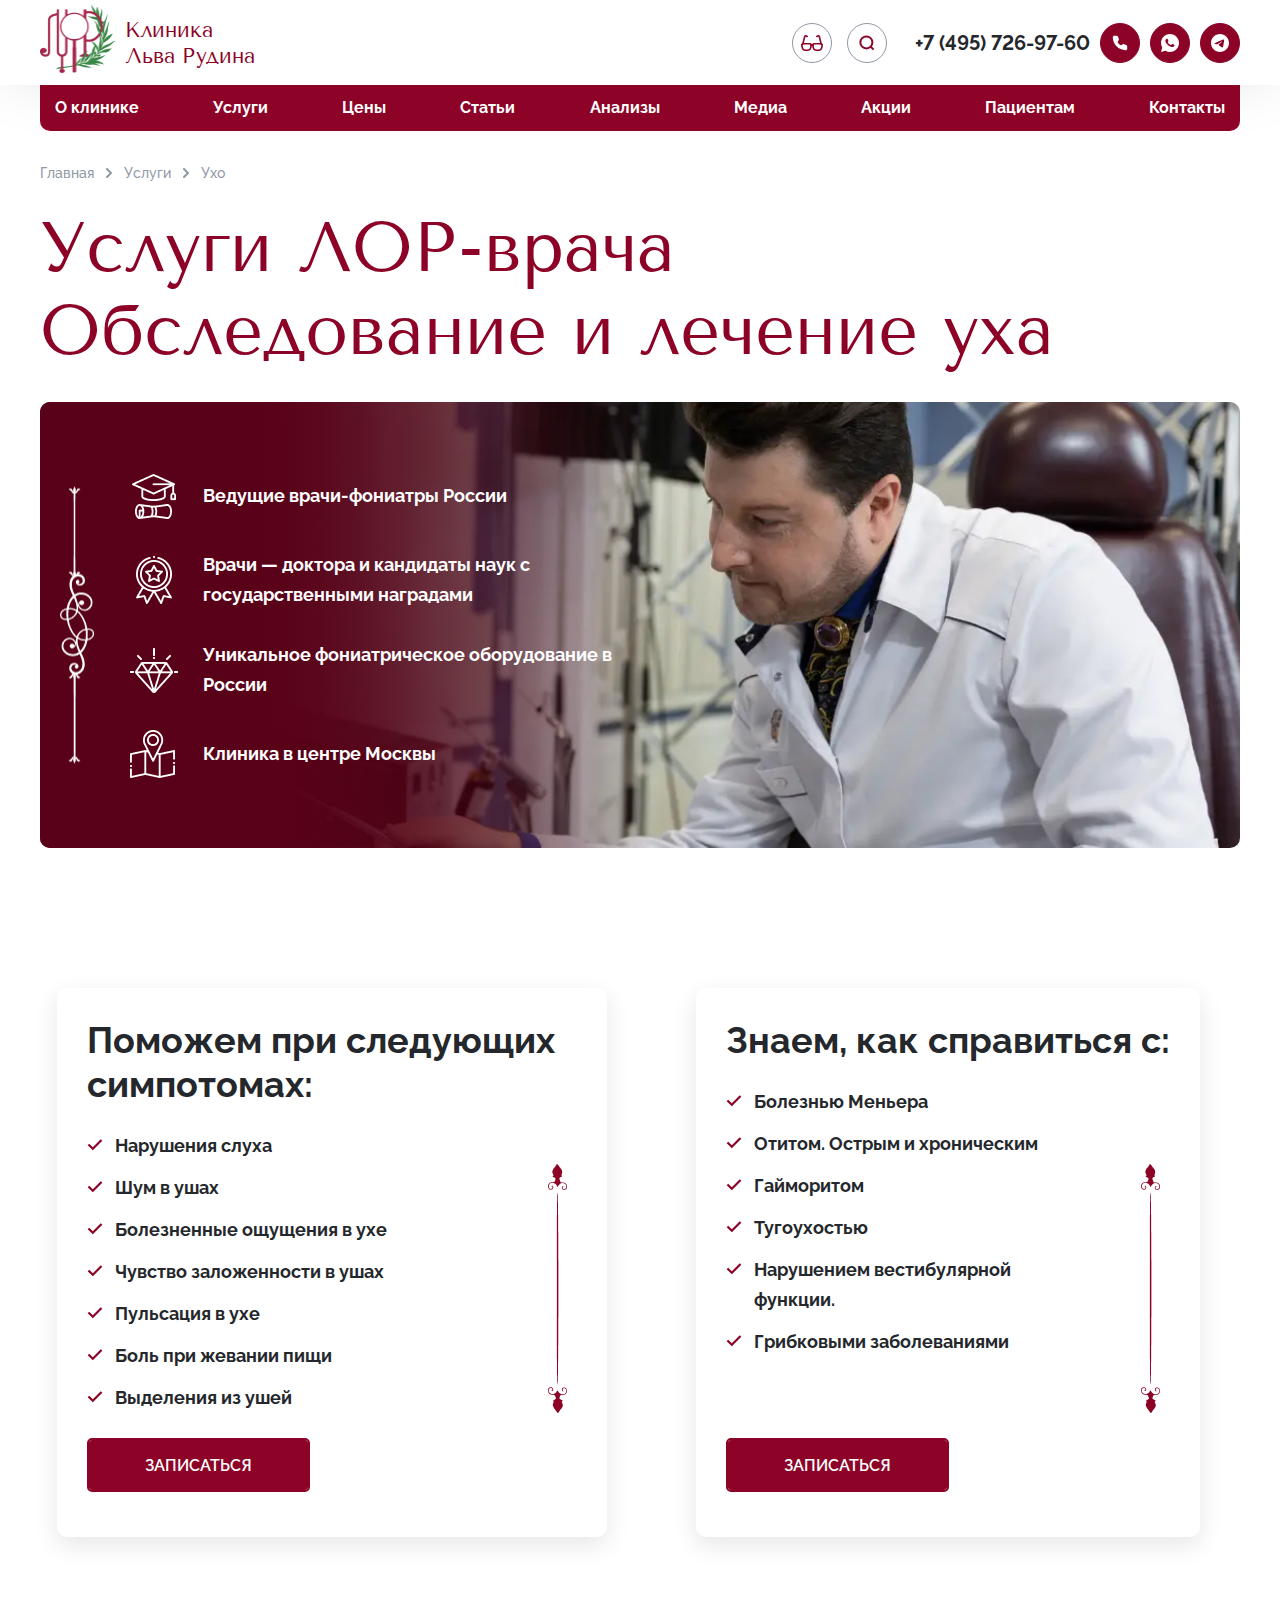
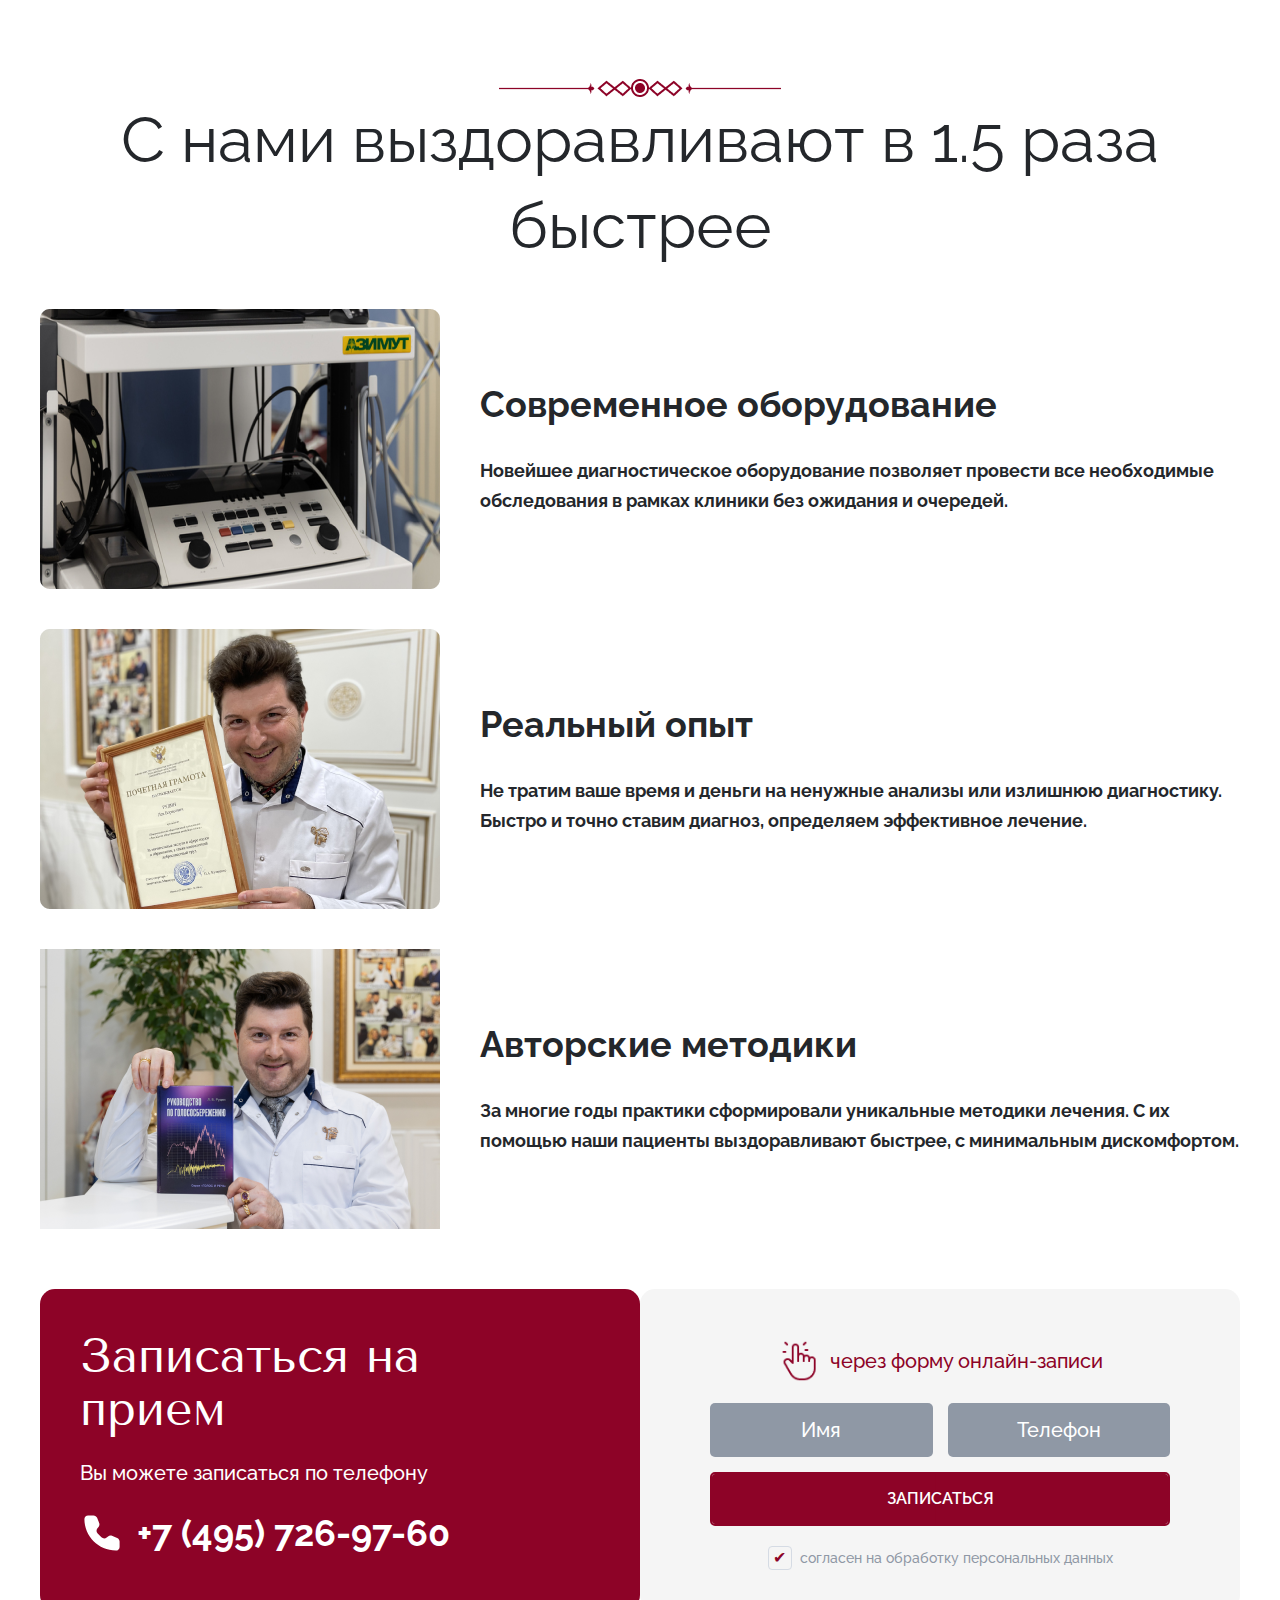
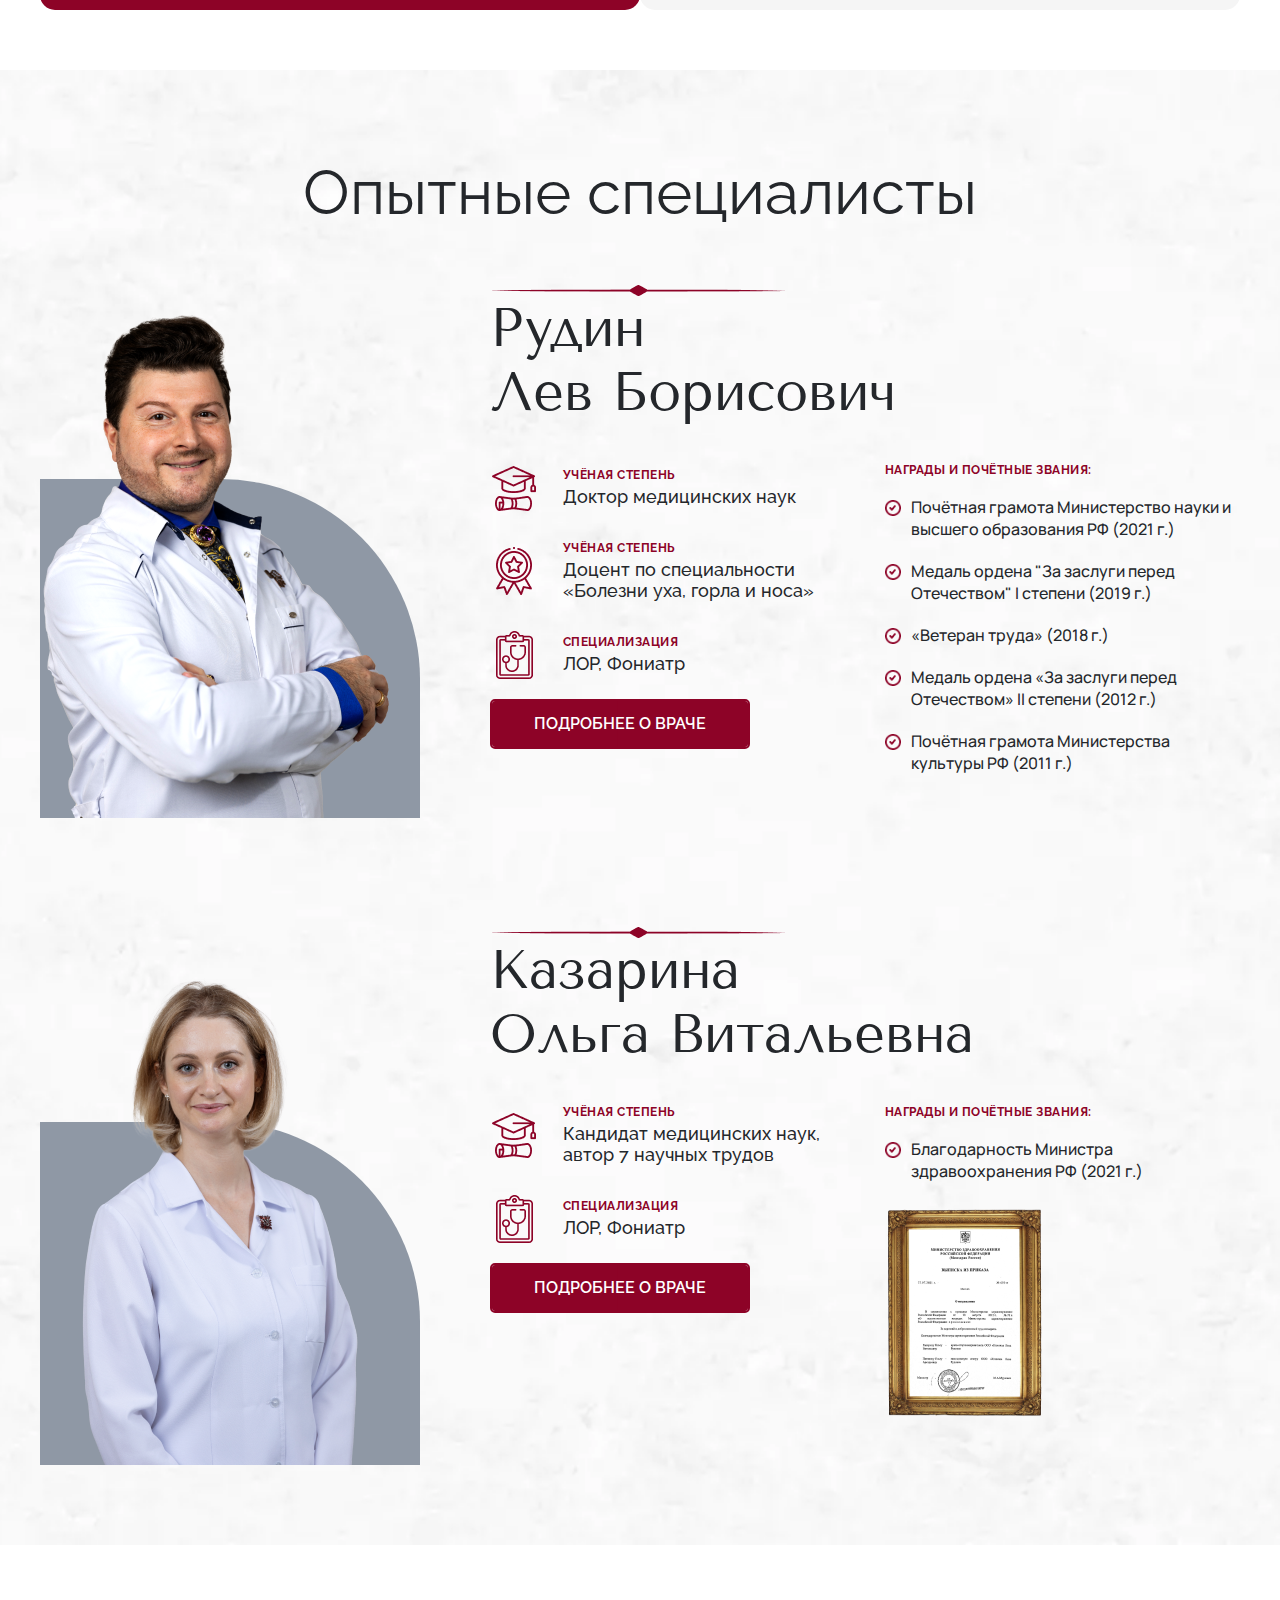
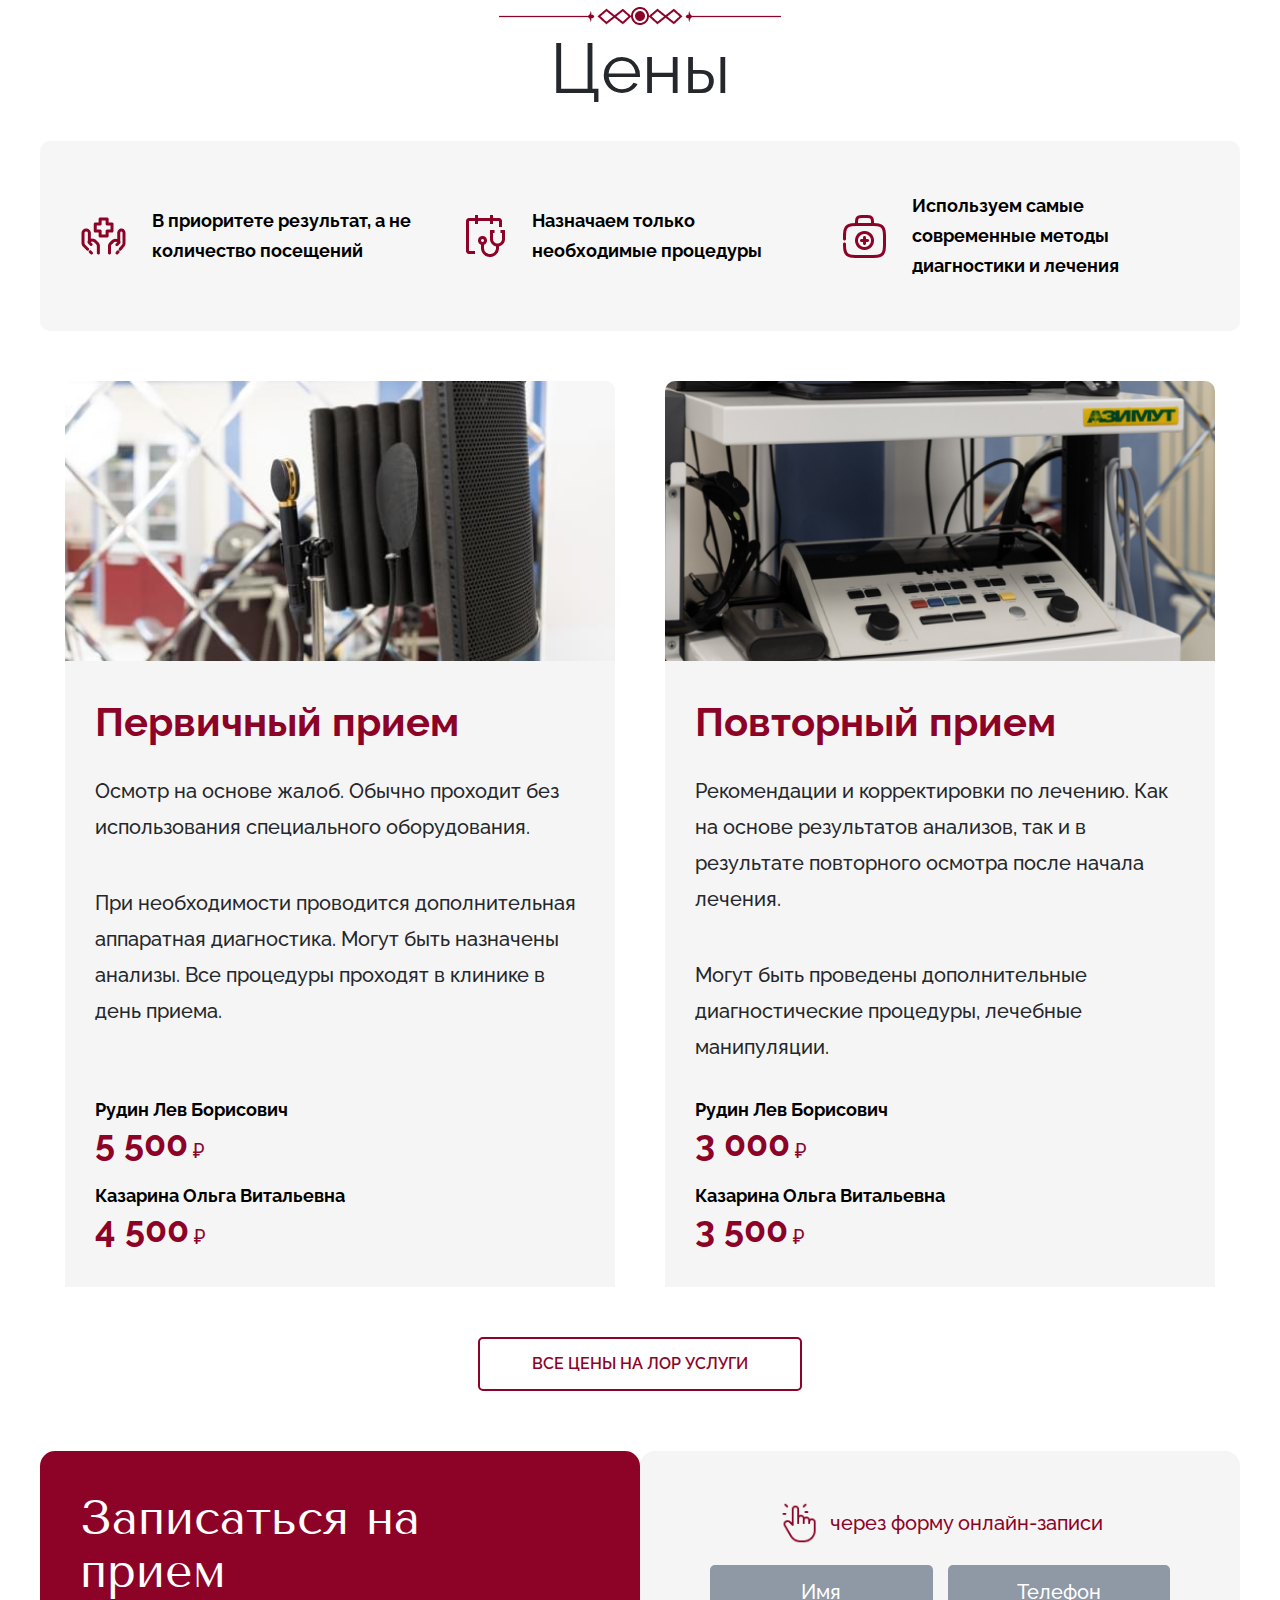
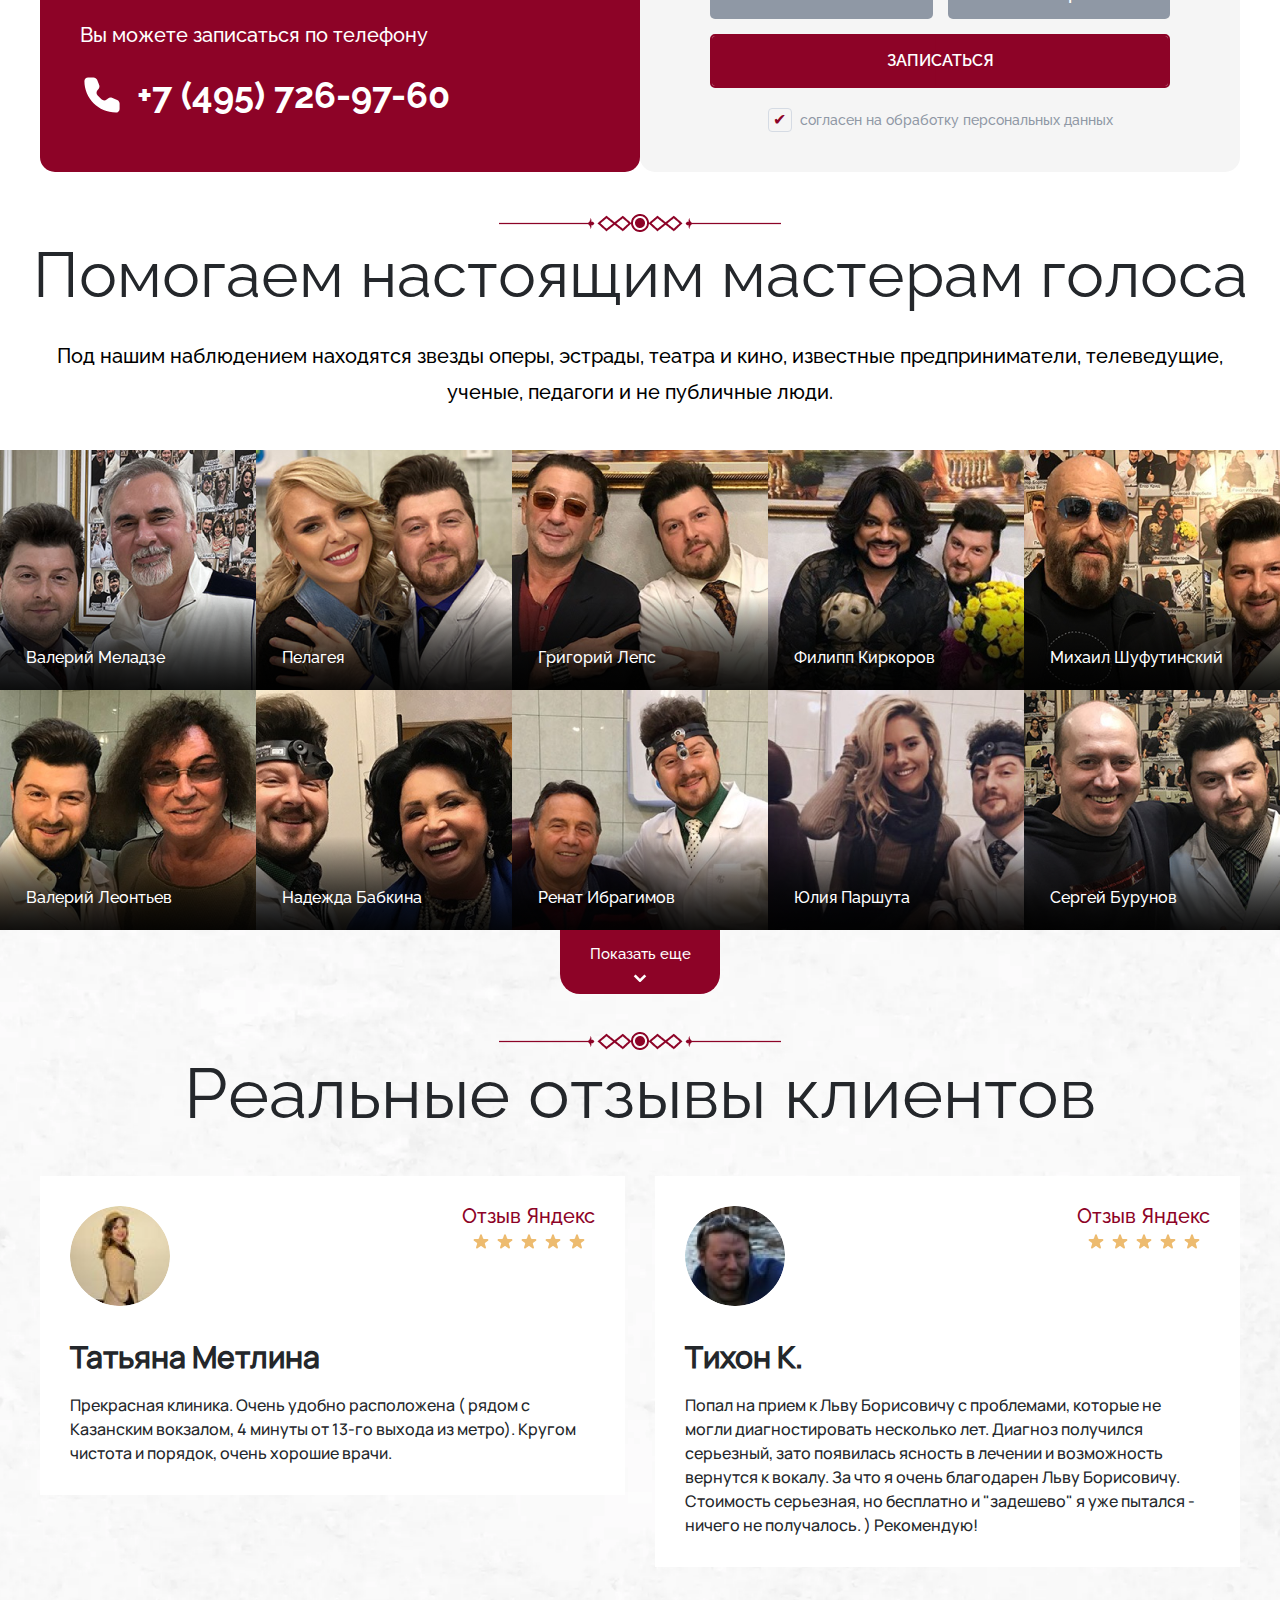
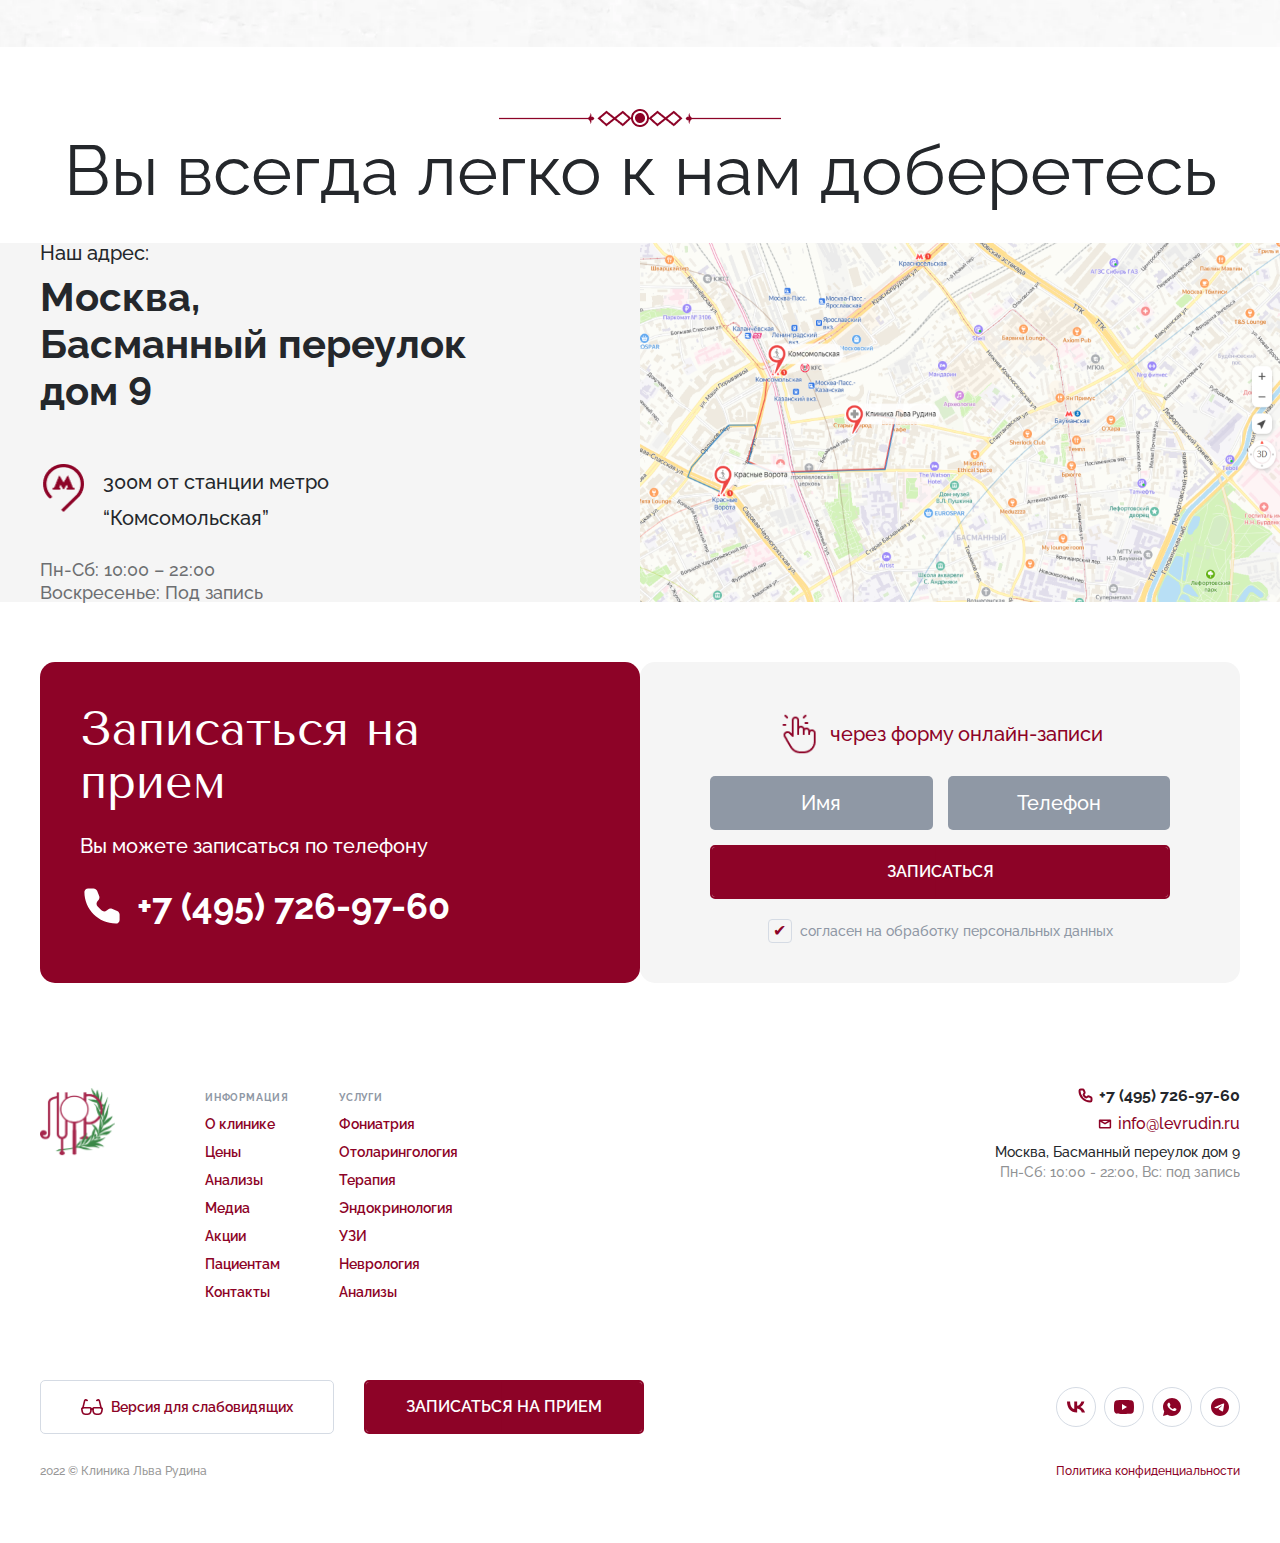
==== ear.html @ 65f649de "6" ====
<!DOCTYPE html>
<html lang='ru'>
<head>
	<title>Ухо</title>
	<meta charset="UTF-8">
	<meta name="format-detection" content="telephone=no">
	<meta name="viewport" content="width=device-width, initial-scale=1.0">
	<link rel="shortcut icon" href="img/favicon/Gulp.svg">
	<link rel="stylesheet" href="https://cdn.jsdelivr.net/npm/swiper@10/swiper-bundle.min.css?_v=20231008222128" />
	<link rel="stylesheet" href="css/style.min.css?_v=20231008222128">
</head>

<body>
  <div class='wrapper'>
    <header class="header">
	<div class="header__body">
		<div class="header__container _container">
			<nav class="header__nav">
				<ul class="header__list">
					<li class="header__item"><a href="about.html" class="header__link link-page">О клинике</a></li>
					<li class="header__item"><a href="services.html" class="header__link link-page">Услуги</a></li>
					<li class="header__item"><a href="prices.html" class="header__link link-page">Цены</a></li>
					<li class="header__item"><a href="articles.html" class="header__link link-page">Статьи</a></li>
					<li class="header__item"><a href="analyzes.html" class="header__link link-page">Анализы</a></li>
					<li class="header__item"><a href="media.html" class="header__link link-page">Медиа</a></li>
					<li class="header__item"><a href="stocks.html" class="header__link link-page">Акции</a></li>
					<li class="header__item"><a href="patients.html" class="header__link link-page">Пациентам</a></li>
					<li class="header__item"><a href="contacts.html" class="header__link link-page">Контакты</a></li>
					<div class="header__list_close"></div>
				</ul>
				<div class="header-burger">
					<span></span>
					<span></span>
					<span></span>
				</div>
			</nav>

			<div class="header__content">
				<a href="index.html" class="header__logo">
					<img src="img/logo.png" alt="logo">
					<span class="header__logo-text">Клиника<br> Льва Рудина</span>
				</a>
				<div class="header__content-controls">
					<button class="header__visuallyImpaired header-controls-btn">
						<svg class='icon'>
							<use xlink:href='img/svg/sprite.svg#glasses'></use>
						</svg>
					</button>
					<form class="header__form">
						<input type="search" name="search" class="header__form_search" placeholder="поиск">
						<span class="header__form_btn header-controls-btn">
							<svg class='icon'>
								<use xlink:href='img/svg/sprite.svg#search'></use>
							</svg>
						</span>
					</form>
				</div>

				<a href="tel:74957269760" class="header__tel">+7 (495) 726-97-60</a>

				<div class="header__messengers" data-da=".header__nav,767.98,first">
					<a href="tel:74957269760" class="header__messengers_link">
						<svg class='icon'>
							<use xlink:href='img/svg/sprite.svg#tel'></use>
						</svg>
					</a>
					<a href="" class="header__messengers_link">
						<svg xmlns="http://www.w3.org/2000/svg" viewBox="0 0 18 18" class="icon">
							<path
								d="M9.00001 0C13.9707 0 18 4.0293 18 8.99999C18 13.9707 13.9707 18 9.00001 18C7.40951 18.0026 5.847 17.5816 4.47301 16.7805L0.00361266 18L1.22041 13.5288C0.418596 12.1544 -0.00264454 10.5912 1.24922e-05 8.99999C1.24922e-05 4.0293 4.02931 0 9.00001 0ZM5.93281 4.77L5.75281 4.7772C5.63628 4.78429 5.52239 4.81491 5.41801 4.8672C5.32038 4.92248 5.23126 4.9916 5.15341 5.0724C5.04541 5.1741 4.98421 5.2623 4.91851 5.3478C4.58562 5.78061 4.40638 6.31198 4.40911 6.858C4.41091 7.299 4.52611 7.72829 4.70611 8.12969C5.07421 8.94149 5.67991 9.80099 6.47911 10.5975C6.67171 10.7892 6.86071 10.9818 7.06411 11.1609C8.05716 12.0352 9.24053 12.6657 10.5201 13.0023L11.0313 13.0806C11.1978 13.0896 11.3643 13.077 11.5317 13.0689C11.7938 13.0554 12.0498 12.9844 12.2814 12.861C12.3993 12.8003 12.5143 12.7342 12.6261 12.663C12.6261 12.663 12.6648 12.6378 12.7386 12.582C12.8601 12.492 12.9348 12.4281 13.0356 12.3228C13.1103 12.2454 13.1751 12.1545 13.2246 12.051C13.2948 11.9043 13.365 11.6244 13.3938 11.3913C13.4154 11.2131 13.4091 11.1159 13.4064 11.0556C13.4028 10.9593 13.3227 10.8594 13.2354 10.8171L12.7116 10.5822C12.7116 10.5822 11.9286 10.2411 11.4498 10.0233C11.3997 10.0014 11.346 9.98891 11.2914 9.98639C11.2298 9.98007 11.1676 9.987 11.1089 10.0067C11.0503 10.0264 10.9965 10.0585 10.9512 10.1007C10.9467 10.0989 10.8864 10.1502 10.2357 10.9386C10.1984 10.9888 10.1469 11.0267 10.0879 11.0475C10.0289 11.0684 9.96509 11.0712 9.90451 11.0556C9.84588 11.0399 9.78843 11.02 9.7326 10.9962C9.62101 10.9494 9.58231 10.9314 9.50581 10.899C8.98927 10.6736 8.51103 10.369 8.08831 9.99629C7.97491 9.89729 7.86961 9.78929 7.76161 9.68489C7.40754 9.3458 7.09896 8.9622 6.84361 8.54369L6.79051 8.45819C6.75237 8.40074 6.72153 8.33877 6.69871 8.27369C6.66451 8.14139 6.75361 8.03519 6.75361 8.03519C6.75361 8.03519 6.97231 7.79579 7.07401 7.66619C7.17301 7.54019 7.25671 7.4178 7.31071 7.3305C7.41691 7.1595 7.45021 6.984 7.39441 6.8481C7.14241 6.2325 6.88141 5.6196 6.61321 5.0112C6.56011 4.8906 6.40261 4.8042 6.25951 4.7871C6.21091 4.7817 6.16231 4.7763 6.11371 4.7727C5.99284 4.76669 5.87173 4.76789 5.75101 4.7763L5.93191 4.7691L5.93281 4.77Z" />
						</svg>
					</a>
					<a href="" class="header__messengers_link">
						<svg xmlns="http://www.w3.org/2000/svg" viewBox="0 0 18 18" class="icon">
							<path
								d="M9 0C4.032 0 0 4.032 0 9C0 13.968 4.032 18 9 18C13.968 18 18 13.968 18 9C18 4.032 13.968 0 9 0ZM13.176 6.12C13.041 7.542 12.456 10.998 12.159 12.591C12.033 13.266 11.781 13.491 11.547 13.518C11.025 13.563 10.629 13.176 10.125 12.843C9.333 12.321 8.883 11.997 8.118 11.493C7.227 10.908 7.803 10.584 8.316 10.062C8.451 9.927 10.755 7.83 10.8 7.641C10.8063 7.61237 10.8054 7.58265 10.7976 7.55442C10.7897 7.52619 10.7751 7.5003 10.755 7.479C10.701 7.434 10.629 7.452 10.566 7.461C10.485 7.479 9.225 8.316 6.768 9.972C6.408 10.215 6.084 10.341 5.796 10.332C5.472 10.323 4.86 10.152 4.401 9.999C3.834 9.819 3.393 9.72 3.429 9.405C3.447 9.243 3.672 9.081 4.095 8.91C6.723 7.767 8.469 7.011 9.342 6.651C11.844 5.607 12.357 5.427 12.699 5.427C12.771 5.427 12.942 5.445 13.05 5.535C13.14 5.607 13.167 5.706 13.176 5.778C13.167 5.832 13.185 5.994 13.176 6.12Z" />
						</svg>
					</a>
				</div>
			</div>
		</div>
	</div>
</header>
    <main class='main'>
      <section class="doctor section">
        <div class="doctor__container _container">
          <div class="doctor__body">
            <ul class="path">
              <li class="path__li">
                <a href="index.html" class="path__link">Главная</a>
              </li>
              <svg xmlns="http://www.w3.org/2000/svg" width="6" height="10" viewBox="0 0 6 10" fill="none">
                <path d="M1 1L5 5L1 9" stroke="#8F98A5" stroke-width="2" stroke-linecap="round"
                  stroke-linejoin="round" />
              </svg>
              <li class="path__li">
                <a href="index.html" class="path__link">Услуги</a>
              </li>
              <svg xmlns="http://www.w3.org/2000/svg" width="6" height="10" viewBox="0 0 6 10" fill="none">
                <path d="M1 1L5 5L1 9" stroke="#8F98A5" stroke-width="2" stroke-linecap="round"
                  stroke-linejoin="round" />
              </svg>
              <li class="path__li">
                <a href="ear.html" class="path__link">Ухо</a>
              </li>
            </ul>
            <h1 class="doctor__title h1">Услуги ЛОР-врача<br> Обследование и лечение уха</h1>
            <div class="doctor__content doctor-bg-3">
              <img src="img/icons/decor-4.png" alt="decor" class="decor">
              <ul class="doctor__list">
                <li class="doctor__li">
                  <img src="img/icons/icon-white-1.png" alt="intro-list">
                  <p>Ведущие врачи-фониатры России</p>
                </li>
                <li class="doctor__li">
                  <img src="img/icons/icon-white-2.png" alt="intro-list">
                  <p>Врачи — доктора и кандидаты наук с государственными наградами</p>
                </li>
                <li class="doctor__li">
                  <img src="img/icons/icon-white-3.png" alt="intro-list">
                  <p>Уникальное фониатрическое
                    оборудование в России</p>
                </li>
                <li class="doctor__li">
                  <img src="img/icons/icon-white-4.png" alt="intro-list">
                  <p>Клиника в центре Москвы</p>
                </li>
              </ul>
            </div>
          </div>
        </div>
      </section>

      <section class="voice section">
        <div class="voice__container _container">
          <div class="voice__body">
            <div class="voice__content neurologist-page">
              <div class="voice__card max-w-550">
                <h4 class="voice__card_title">Поможем при следующих симпотомах:</h4>
                <ul class="voice__card_list">
                  <li class="voice__card_li">
                    <svg class='icon'>
                      <use xlink:href='img/svg/sprite.svg#check'></use>
                    </svg>
                    <span>Нарушения слуха</span>
                  </li>
                  <li class="voice__card_li">
                    <svg class='icon'>
                      <use xlink:href='img/svg/sprite.svg#check'></use>
                    </svg>
                    <span>Шум в ушах</span>
                  </li>
                  <li class="voice__card_li">
                    <svg class='icon'>
                      <use xlink:href='img/svg/sprite.svg#check'></use>
                    </svg>
                    <span>Болезненные ощущения в ухе</span>
                  </li>
                  <li class="voice__card_li">
                    <svg class='icon'>
                      <use xlink:href='img/svg/sprite.svg#check'></use>
                    </svg>
                    <span>Чувство заложенности в ушах</span>
                  </li>
                  <li class="voice__card_li">
                    <svg class='icon'>
                      <use xlink:href='img/svg/sprite.svg#check'></use>
                    </svg>
                    <span>Пульсация в ухе</span>
                  </li>
                  <li class="voice__card_li">
                    <svg class='icon'>
                      <use xlink:href='img/svg/sprite.svg#check'></use>
                    </svg>
                    <span>Боль при жевании пищи</span>
                  </li>
                  <li class="voice__card_li">
                    <svg class='icon'>
                      <use xlink:href='img/svg/sprite.svg#check'></use>
                    </svg>
                    <span>Выделения из ушей</span>
                  </li>
                  <img src="img/icons/decor-5.png" alt="decor" class="img-decor">
                </ul>
                <button class="voice__card_button button hover">Записаться</button>
              </div>
              <div class="voice__card max-w-550">
                <h4 class="voice__card_title">Знаем, как справиться с:</h4>
                <ul class="voice__card_list">
                  <li class="voice__card_li">
                    <svg class='icon'>
                      <use xlink:href='img/svg/sprite.svg#check'></use>
                    </svg>
                    <span>Болезнью Меньера</span>
                  </li>
                  <li class="voice__card_li">
                    <svg class='icon'>
                      <use xlink:href='img/svg/sprite.svg#check'></use>
                    </svg>
                    <span>Отитом. Острым и хроническим</span>
                  </li>
                  <li class="voice__card_li">
                    <svg class='icon'>
                      <use xlink:href='img/svg/sprite.svg#check'></use>
                    </svg>
                    <span>Гайморитом</span>
                  </li>
                  <li class="voice__card_li">
                    <svg class='icon'>
                      <use xlink:href='img/svg/sprite.svg#check'></use>
                    </svg>
                    <span>Тугоухостью</span>
                  </li>
                  <li class="voice__card_li">
                    <svg class='icon'>
                      <use xlink:href='img/svg/sprite.svg#check'></use>
                    </svg>
                    <span>Нарушением вестибулярной функции.</span>
                  </li>
                  <li class="voice__card_li">
                    <svg class='icon'>
                      <use xlink:href='img/svg/sprite.svg#check'></use>
                    </svg>
                    <span>Грибковыми заболеваниями</span>
                  </li>
                  <img src="img/icons/decor-5.png" alt="decor" class="img-decor">
                </ul>
                <button class="voice__card_button button hover">Записаться</button>
              </div>
            </div>
          </div>
        </div>
      </section>

      <section class="recovering section">
        <div class="recovering__container _container">
          <div class="recovering__body">
            <h2 class="recovering__title h2">
              <img src="img/icons/title-decor.png" alt="title-decor">
              С нами выздоравливают в 1.5 раза быстрее
            </h2>

            <div class="recovering__content">
              <img src="img/services-bg.png" alt="services-bg" class="recovering__bg img-decors bg-1">
              <img src="img/services-bg.png" alt="services-bg" class="recovering__bg img-decors bg-2">
              <div class="recovering__item">
                <div class="recovering__item_wpImg">
                  <img src="img/recovering-5.png" alt="recovering">
                </div>
                <div class="recovering__item_content">
                  <h4 class="recovering__item_title">Современное оборудование</h4>
                  <p class="recovering__item_text">Новейшее диагностическое оборудование позволяет провести все
                    необходимые обследования в рамках клиники без ожидания и очередей. </p>
                </div>
              </div>
              <div class="recovering__item">
                <div class="recovering__item_wpImg">
                  <img src="img/recovering-4.png" alt="recovering">
                </div>
                <div class="recovering__item_content">
                  <h4 class="recovering__item_title">Реальный опыт</h4>
                  <p class="recovering__item_text">Не тратим ваше время и деньги на ненужные анализы или излишнюю
                    диагностику. Быстро и точно ставим диагноз, определяем эффективное лечение.</p>
                </div>
              </div>
              <div class="recovering__item">
                <div class="recovering__item_wpImg">
                  <img src="img/recovering-2.png" alt="recovering">
                </div>
                <div class="recovering__item_content">
                  <h4 class="recovering__item_title">Авторские методики</h4>
                  <p class="recovering__item_text">За многие годы практики сформировали уникальные методики лечения.
                    С их помощью наши пациенты выздоравливают быстрее, с минимальным дискомфортом.</p>
                </div>
              </div>
            </div>
          </div>
        </div>
      </section>

      <section class="record section">
        <div class="record__container _container">
          <div class="record__body">
            <div class="record__content">
              <div class="record__block">
                <h4 class="record__title">Записаться на прием</h4>
                <span>Вы можете записаться по телефону</span>
                <div class="record__block-bottom">
                  <svg class='icon'>
                    <use xlink:href='img/svg/sprite.svg#tel'></use>
                  </svg>
                  <a href="tel:74957269760" class="record__tel">+7 (495) 726-97-60</a>
                </div>
              </div>
              <form class="record__form form-record" data-form="record">
                <div class="record__form_info">
                  <img src="img/icons/tabler.png" alt="tabler">
                  <span>через форму онлайн-записи</span>
                </div>
                <div class="record__form_row">
                  <div class="record__form_wpInput wpInput">
                    <input type="text" name="name" class="record__form_input input" placeholder="Имя">
                  </div>
                  <div class="record__form_wpInput wpInput">
                    <input type="tel" name="phone" class="record__form_input input" inputmode="tel"
                      placeholder="Телефон">
                  </div>
                </div>
                <button type="submit" class="record__form_button button hover">Записаться</button>
                <label class="record__form_bottom wpCheckbox-label">
                  <input type="checkbox" name="privacy-policy" class="input-checkbox" id="privacy-policy" checked>
                  <label for="privacy-policy" class="record__form_checkbox-label checkbox-label"></label>
                  <p class="record__form_text">согласен на обработку персональных данных</p>
                </label>
              </form>
            </div>
          </div>
        </div>
      </section>

      <section class="specialists section section-bg">
        <div class="specialists__container _container">
          <div class="specialists__body">
            <h2 class="specialists__title h2">Опытные специалисты</h2>
            <div class="specialists__content">
              <div class="specialists__specialist">
                <div class="specialists__specialist_wpImg" data-da=".specialists__specialist_content,991.98,first">
                  <img src="img/specialist-1.png" alt="Рудин Лев Борисович">
                </div>
                <div class="specialists__specialist_content">
                  <h3 class="specialists__specialist_title">
                    <img src="img/icons/intro-decor.png" alt="intro-decor">
                    Рудин<br> Лев Борисович
                  </h3>
                  <div class="specialists__specialist_flex">
                    <div class="specialists__specialist_flex-column">
                      <ul class="specialists__specialist_list-left">
                        <li class="specialists__specialist_item-left">
                          <img src="img/icons/intro-list-3.png" alt="icon">
                          <div class="specialists__specialist_item-content">
                            <span>Учёная степень</span>
                            <p>Доктор медицинских наук</p>
                          </div>
                        </li>
                        <li class="specialists__specialist_item-left">
                          <img src="img/icons/intro-list-2.png" alt="icon">
                          <div class="specialists__specialist_item-content">
                            <span>Учёная степень</span>
                            <p>Доцент по специальности «Болезни уха, горла и носа»</p>
                          </div>
                        </li>
                        <li class="specialists__specialist_item-left">
                          <img src="img/icons/intro-list-5.png" alt="icon">
                          <div class="specialists__specialist_item-content">
                            <span>специализация</span>
                            <p>ЛОР, Фониатр</p>
                          </div>
                        </li>
                      </ul>
                      <a href="" class="specialists__specialist_button button hover">Подробнее о враче</a>
                    </div>
                    <div class="specialists__specialist_flex-column">
                      <h6 class="specialists__specialist_list-title">Награды и почётные звания:</h6>
                      <ul class="specialists__specialist_list-right">
                        <li class="specialists__specialist_item-right">
                          <img src="img/icons/check.png" alt="check">
                          <p>Почётная грамота Министерство науки и высшего образования РФ (2021 г.)</p>
                        </li>
                        <li class="specialists__specialist_item-right">
                          <img src="img/icons/check.png" alt="check">
                          <p>Медаль ордена "За заслуги перед Отечеством" I степени (2019 г.)</p>
                        </li>
                        <li class="specialists__specialist_item-right">
                          <img src="img/icons/check.png" alt="check">
                          <p>«Ветеран труда» (2018 г.)</p>
                        </li>
                        <li class="specialists__specialist_item-right">
                          <img src="img/icons/check.png" alt="check">
                          <p>Медаль ордена «За заслуги перед Отечеством» II степени (2012 г.)</p>
                        </li>
                        <li class="specialists__specialist_item-right">
                          <img src="img/icons/check.png" alt="check">
                          <p>Почётная грамота Министерства культуры РФ (2011 г.)</p>
                        </li>
                      </ul>
                    </div>
                  </div>
                </div>
              </div>
              <div class="specialists__specialist">
                <div class="specialists__specialist_wpImg" data-da=".specialist-content-2,991.98,first">
                  <img src="img/specialist-2.png" alt="Казарина Ольга Витальевна ">
                </div>
                <div class="specialists__specialist_content specialist-content-2">
                  <h3 class="specialists__specialist_title">
                    <img src="img/icons/intro-decor.png" alt="intro-decor">
                    Казарина<br> Ольга Витальевна
                  </h3>
                  <div class="specialists__specialist_flex">
                    <div class="specialists__specialist_flex-column">
                      <ul class="specialists__specialist_list-left">
                        <li class="specialists__specialist_item-left">
                          <img src="img/icons/intro-list-3.png" alt="icon">
                          <div class="specialists__specialist_item-content">
                            <span>Учёная степень</span>
                            <p>Кандидат медицинских наук, автор 7 научных трудов</p>
                          </div>
                        </li>
                        <li class="specialists__specialist_item-left">
                          <img src="img/icons/intro-list-5.png" alt="icon">
                          <div class="specialists__specialist_item-content">
                            <span>специализация</span>
                            <p>ЛОР, Фониатр</p>
                          </div>
                        </li>
                      </ul>
                      <a href="" class="specialists__specialist_button button hover">Подробнее о враче</a>
                    </div>
                    <div class="specialists__specialist_flex-column">
                      <h6 class="specialists__specialist_list-title">Награды и почётные звания:</h6>
                      <ul class="specialists__specialist_list-right">
                        <li class="specialists__specialist_item-right">
                          <img src="img/icons/check.png" alt="check">
                          <p>Благодарность Министра здравоохранения РФ (2021 г.)</p>
                        </li>
                        <img src="img/gramota.png" alt="грамота" class="img-awards">
                      </ul>
                    </div>
                  </div>
                </div>
              </div>
            </div>
          </div>
        </div>
      </section>

      <section class="prices section">
        <div class="prices__container _container">
          <h2 class="prices__title h2">
            <img src="img/icons/title-decor.png" alt="title-decor">
            Цены
          </h2>
          <div class="prices__body">

            <ul class="prices__ul">
              <li class="prices__li">
                <img src="img/icons/icon-1.png" alt="icon">
                <p>В приоритете результат, а не количество посещений</p>
              </li>
              <li class="prices__li">
                <img src="img/icons/icon-2.png" alt="icon">
                <p>Назначаем только необходимые процедуры</p>
              </li>
              <li class="prices__li">
                <img src="img/icons/icon-3.png" alt="icon">
                <p>Используем самые современные методы диагностики и лечения</p>
              </li>
            </ul>

            <div class="prices__content">
              <div class="prices__card">
                <div class="prices__card_wpImg">
                  <img src="img/prices-1.jpg" alt="prices-img">
                </div>
                <div class="prices__card_content">
                  <h4 class="prices__card_title">Первичный прием</h4>
                  <div class="prices__card_wpText">
                    <p class="prices__card_text">Осмотр на основе жалоб. Обычно проходит без использования специального
                      оборудования.</p>
                    <p class="prices__card_text">При необходимости проводится дополнительная аппаратная диагностика.
                      Могут
                      быть назначены анализы. Все процедуры проходят в клинике в день приема.</p>
                  </div>
                  <div class="prices__card_bottom">
                    <span class="prices__card_name">Рудин Лев Борисович</span>
                    <span class="prices__card_price"><b>5 500</b>₽</span>
                    <span class="prices__card_name">Казарина Ольга Витальевна</span>
                    <span class="prices__card_price"><b>4 500</b>₽</span>
                  </div>
                </div>
              </div>
              <div class="prices__card">
                <div class="prices__card_wpImg">
                  <img src="img/prices-5.jpg" alt="prices-img">
                </div>
                <div class="prices__card_content">
                  <h4 class="prices__card_title">Повторный прием</h4>
                  <div class="prices__card_wpText">
                    <p class="prices__card_text">Рекомендации и корректировки по лечению.
                      Как на основе результатов анализов, так и в результате повторного осмотра после начала лечения.
                    </p>
                    <p class="prices__card_text">Могут быть проведены дополнительные диагностические процедуры, лечебные
                      манипуляции.</p>
                  </div>
                  <div class="prices__card_bottom">
                    <span class="prices__card_name">Рудин Лев Борисович</span>
                    <span class="prices__card_price"><b>3 000</b>₽</span>
                    <span class="prices__card_name">Казарина Ольга Витальевна</span>
                    <span class="prices__card_price"><b>3 500 </b>₽</span>
                  </div>
                </div>
              </div>
            </div>

            <a href="" class="prices__link button hover">Все цены на ЛОР услуги</a>
          </div>
        </div>
      </section>

      <section class="record section">
        <div class="record__container _container">
          <div class="record__body">
            <div class="record__content">
              <div class="record__block">
                <h4 class="record__title">Записаться на прием</h4>
                <span>Вы можете записаться по телефону</span>
                <div class="record__block-bottom">
                  <svg class='icon'>
                    <use xlink:href='img/svg/sprite.svg#tel'></use>
                  </svg>
                  <a href="tel:74957269760" class="record__tel">+7 (495) 726-97-60</a>
                </div>
              </div>
              <form class="record__form form-record" data-form="record">
                <div class="record__form_info">
                  <img src="img/icons/tabler.png" alt="tabler">
                  <span>через форму онлайн-записи</span>
                </div>
                <div class="record__form_row">
                  <div class="record__form_wpInput wpInput">
                    <input type="text" name="name" class="record__form_input input" placeholder="Имя">
                  </div>
                  <div class="record__form_wpInput wpInput">
                    <input type="tel" name="phone" class="record__form_input input" inputmode="tel"
                      placeholder="Телефон">
                  </div>
                </div>
                <button type="submit" class="record__form_button button hover">Записаться</button>
                <label class="record__form_bottom wpCheckbox-label">
                  <input type="checkbox" name="privacy-policy" class="input-checkbox" id="privacy-policy" checked>
                  <label for="privacy-policy" class="record__form_checkbox-label checkbox-label"></label>
                  <p class="record__form_text">согласен на обработку персональных данных</p>
                </label>
              </form>
            </div>
          </div>
        </div>
      </section>

      <!-- Слайдер -->

      <section class="gallery">
        <div class="gallery__body">
          <h2 class="gallery__title h2">
            <img src="img/icons/title-decor.png" alt="title-decor">
            Помогаем настоящим мастерам голоса
          </h2>
          <p class="gallery__subtitle">Под нашим наблюдением находятся звезды оперы, эстрады, театра и кино, известные
            предприниматели,
            телеведущие, ученые, педагоги и не публичные люди.</p>
          <div class="gallery__content">
            <a class="gallery__tile" data-fslightbox="gallery" href="img/gallery-1.png">
              <img src="img/gallery-1.png" alt="gallery">
              <span class="gallery__tile-name">Валерий Меладзе</span>
              <div class="gallery__tile-zoom">
                <svg class='icon'>
                  <use xlink:href='img/svg/sprite.svg#zoom'></use>
                </svg>
              </div>
            </a>
            <a class="gallery__tile" data-fslightbox="gallery" href="img/gallery-2.png">
              <img src="img/gallery-2.png" alt="gallery">
              <span class="gallery__tile-name">Пелагея</span>
              <div class="gallery__tile-zoom">
                <svg class='icon'>
                  <use xlink:href='img/svg/sprite.svg#zoom'></use>
                </svg>
              </div>
            </a>
            <a class="gallery__tile" data-fslightbox="gallery" href="img/gallery-3.png">
              <img src="img/gallery-3.png" alt="gallery">
              <span class="gallery__tile-name">Григорий Лепс</span>
              <div class="gallery__tile-zoom">
                <svg class='icon'>
                  <use xlink:href='img/svg/sprite.svg#zoom'></use>
                </svg>
              </div>
            </a>
            <a class="gallery__tile" data-fslightbox="gallery" href="img/gallery-4.png">
              <img src="img/gallery-4.png" alt="gallery">
              <span class="gallery__tile-name">Филипп Киркоров</span>
              <div class="gallery__tile-zoom">
                <svg class='icon'>
                  <use xlink:href='img/svg/sprite.svg#zoom'></use>
                </svg>
              </div>
            </a>
            <a class="gallery__tile" data-fslightbox="gallery" href="img/gallery-5.png">
              <img src="img/gallery-5.png" alt="gallery">
              <span class="gallery__tile-name">Михаил Шуфутинский</span>
              <div class="gallery__tile-zoom">
                <svg class='icon'>
                  <use xlink:href='img/svg/sprite.svg#zoom'></use>
                </svg>
              </div>
            </a>
            <a class="gallery__tile" data-fslightbox="gallery" href="img/gallery-6.png">
              <img src="img/gallery-6.png" alt="gallery">
              <span class="gallery__tile-name">Валерий Леонтьев</span>
              <div class="gallery__tile-zoom">
                <svg class='icon'>
                  <use xlink:href='img/svg/sprite.svg#zoom'></use>
                </svg>
              </div>
            </a>
            <a class="gallery__tile" data-fslightbox="gallery" href="img/gallery-7.png">
              <img src="img/gallery-7.png" alt="gallery">
              <span class="gallery__tile-name">Надежда Бабкина</span>
              <div class="gallery__tile-zoom">
                <svg class='icon'>
                  <use xlink:href='img/svg/sprite.svg#zoom'></use>
                </svg>
              </div>
            </a>
            <a class="gallery__tile" data-fslightbox="gallery" href="img/gallery-8.png">
              <img src="img/gallery-8.png" alt="gallery">
              <span class="gallery__tile-name">Ренат Ибрагимов</span>
              <div class="gallery__tile-zoom">
                <svg class='icon'>
                  <use xlink:href='img/svg/sprite.svg#zoom'></use>
                </svg>
              </div>
            </a>
            <a class="gallery__tile" data-fslightbox="gallery" href="img/gallery-9.png">
              <img src="img/gallery-9.png" alt="gallery">
              <span class="gallery__tile-name">Юлия Паршута</span>
              <div class="gallery__tile-zoom">
                <svg class='icon'>
                  <use xlink:href='img/svg/sprite.svg#zoom'></use>
                </svg>
              </div>
            </a>
            <a class="gallery__tile" data-fslightbox="gallery" href="img/gallery-10.png">
              <img src="img/gallery-10.png" alt="gallery">
              <span class="gallery__tile-name">Сергей Бурунов</span>
              <div class="gallery__tile-zoom">
                <svg class='icon'>
                  <use xlink:href='img/svg/sprite.svg#zoom'></use>
                </svg>
              </div>
            </a>
            <a class="gallery__tile" data-fslightbox="gallery" href="img/gallery-1.png">
              <img src="img/gallery-1.png" alt="gallery">
              <span class="gallery__tile-name">Валерий Меладзе</span>
              <div class="gallery__tile-zoom">
                <svg class='icon'>
                  <use xlink:href='img/svg/sprite.svg#zoom'></use>
                </svg>
              </div>
            </a>
            <a class="gallery__tile" data-fslightbox="gallery" href="img/gallery-2.png">
              <img src="img/gallery-2.png" alt="gallery">
              <span class="gallery__tile-name">Пелагея</span>
              <div class="gallery__tile-zoom">
                <svg class='icon'>
                  <use xlink:href='img/svg/sprite.svg#zoom'></use>
                </svg>
              </div>
            </a>
            <a class="gallery__tile" data-fslightbox="gallery" href="img/gallery-3.png">
              <img src="img/gallery-3.png" alt="gallery">
              <span class="gallery__tile-name">Григорий Лепс</span>
              <div class="gallery__tile-zoom">
                <svg class='icon'>
                  <use xlink:href='img/svg/sprite.svg#zoom'></use>
                </svg>
              </div>
            </a>
            <a class="gallery__tile" data-fslightbox="gallery" href="img/gallery-4.png">
              <img src="img/gallery-4.png" alt="gallery">
              <span class="gallery__tile-name">Филипп Киркоров</span>
              <div class="gallery__tile-zoom">
                <svg class='icon'>
                  <use xlink:href='img/svg/sprite.svg#zoom'></use>
                </svg>
              </div>
            </a>
            <a class="gallery__tile" data-fslightbox="gallery" href="img/gallery-5.png">
              <img src="img/gallery-5.png" alt="gallery">
              <span class="gallery__tile-name">Михаил Шуфутинский</span>
              <div class="gallery__tile-zoom">
                <svg class='icon'>
                  <use xlink:href='img/svg/sprite.svg#zoom'></use>
                </svg>
              </div>
            </a>
          </div>
          <button class="gallery__button">
            <span class="more">Показать еще</span>
            <span class="wrap">Свернуть</span>
            <svg xmlns="http://www.w3.org/2000/svg" viewBox="0 0 11 6">
              <path d="M9.5 1L5.5 5L1.5 1" />
            </svg>
          </button>
        </div>
      </section>

      <section class="reviews section section-bg padding-top-120">
        <div class="reviews__container _container">
          <div class="reviews__body">
            <h2 class="reviews__title h2">
              <img src="img/icons/title-decor.png" alt="title-decor">
              Реальные отзывы клиентов
            </h2>
            <div class="reviews__content">
              <div class="reviews__feedback">
                <div class="reviews__feedback_top">
                  <div class="reviews__feedback_picture">
                    <img src="img/picture-1.png" alt="picture">
                  </div>
                  <div class="reviews__feedback_yandex">
                    <a href="">Отзыв Яндекс</a>
                    <div class="reviews__feedback_rating">
                      <svg xmlns="http://www.w3.org/2000/svg" width="16" height="15" viewBox="0 0 16 15" fill="none">
                        <path
                          d="M7.04894 0.92705C7.3483 0.00573921 8.6517 0.00573969 8.95106 0.92705L10.0206 4.21885C10.1545 4.63087 10.5385 4.90983 10.9717 4.90983H14.4329C15.4016 4.90983 15.8044 6.14945 15.0207 6.71885L12.2205 8.75329C11.87 9.00793 11.7234 9.4593 11.8572 9.87132L12.9268 13.1631C13.2261 14.0844 12.1717 14.8506 11.388 14.2812L8.58778 12.2467C8.2373 11.9921 7.7627 11.9921 7.41221 12.2467L4.61204 14.2812C3.82833 14.8506 2.77385 14.0844 3.0732 13.1631L4.14277 9.87132C4.27665 9.4593 4.12999 9.00793 3.7795 8.75329L0.979333 6.71885C0.195619 6.14945 0.598395 4.90983 1.56712 4.90983H5.02832C5.46154 4.90983 5.8455 4.63087 5.97937 4.21885L7.04894 0.92705Z"
                          fill="#EDBB6F"></path>
                      </svg>
                      <svg xmlns="http://www.w3.org/2000/svg" width="16" height="15" viewBox="0 0 16 15" fill="none">
                        <path
                          d="M7.04894 0.92705C7.3483 0.00573921 8.6517 0.00573969 8.95106 0.92705L10.0206 4.21885C10.1545 4.63087 10.5385 4.90983 10.9717 4.90983H14.4329C15.4016 4.90983 15.8044 6.14945 15.0207 6.71885L12.2205 8.75329C11.87 9.00793 11.7234 9.4593 11.8572 9.87132L12.9268 13.1631C13.2261 14.0844 12.1717 14.8506 11.388 14.2812L8.58778 12.2467C8.2373 11.9921 7.7627 11.9921 7.41221 12.2467L4.61204 14.2812C3.82833 14.8506 2.77385 14.0844 3.0732 13.1631L4.14277 9.87132C4.27665 9.4593 4.12999 9.00793 3.7795 8.75329L0.979333 6.71885C0.195619 6.14945 0.598395 4.90983 1.56712 4.90983H5.02832C5.46154 4.90983 5.8455 4.63087 5.97937 4.21885L7.04894 0.92705Z"
                          fill="#EDBB6F"></path>
                      </svg>
                      <svg xmlns="http://www.w3.org/2000/svg" width="16" height="15" viewBox="0 0 16 15" fill="none">
                        <path
                          d="M7.04894 0.92705C7.3483 0.00573921 8.6517 0.00573969 8.95106 0.92705L10.0206 4.21885C10.1545 4.63087 10.5385 4.90983 10.9717 4.90983H14.4329C15.4016 4.90983 15.8044 6.14945 15.0207 6.71885L12.2205 8.75329C11.87 9.00793 11.7234 9.4593 11.8572 9.87132L12.9268 13.1631C13.2261 14.0844 12.1717 14.8506 11.388 14.2812L8.58778 12.2467C8.2373 11.9921 7.7627 11.9921 7.41221 12.2467L4.61204 14.2812C3.82833 14.8506 2.77385 14.0844 3.0732 13.1631L4.14277 9.87132C4.27665 9.4593 4.12999 9.00793 3.7795 8.75329L0.979333 6.71885C0.195619 6.14945 0.598395 4.90983 1.56712 4.90983H5.02832C5.46154 4.90983 5.8455 4.63087 5.97937 4.21885L7.04894 0.92705Z"
                          fill="#EDBB6F"></path>
                      </svg>
                      <svg xmlns="http://www.w3.org/2000/svg" width="16" height="15" viewBox="0 0 16 15" fill="none">
                        <path
                          d="M7.04894 0.92705C7.3483 0.00573921 8.6517 0.00573969 8.95106 0.92705L10.0206 4.21885C10.1545 4.63087 10.5385 4.90983 10.9717 4.90983H14.4329C15.4016 4.90983 15.8044 6.14945 15.0207 6.71885L12.2205 8.75329C11.87 9.00793 11.7234 9.4593 11.8572 9.87132L12.9268 13.1631C13.2261 14.0844 12.1717 14.8506 11.388 14.2812L8.58778 12.2467C8.2373 11.9921 7.7627 11.9921 7.41221 12.2467L4.61204 14.2812C3.82833 14.8506 2.77385 14.0844 3.0732 13.1631L4.14277 9.87132C4.27665 9.4593 4.12999 9.00793 3.7795 8.75329L0.979333 6.71885C0.195619 6.14945 0.598395 4.90983 1.56712 4.90983H5.02832C5.46154 4.90983 5.8455 4.63087 5.97937 4.21885L7.04894 0.92705Z"
                          fill="#EDBB6F"></path>
                      </svg>
                      <svg xmlns="http://www.w3.org/2000/svg" width="16" height="15" viewBox="0 0 16 15" fill="none">
                        <path
                          d="M7.04894 0.92705C7.3483 0.00573921 8.6517 0.00573969 8.95106 0.92705L10.0206 4.21885C10.1545 4.63087 10.5385 4.90983 10.9717 4.90983H14.4329C15.4016 4.90983 15.8044 6.14945 15.0207 6.71885L12.2205 8.75329C11.87 9.00793 11.7234 9.4593 11.8572 9.87132L12.9268 13.1631C13.2261 14.0844 12.1717 14.8506 11.388 14.2812L8.58778 12.2467C8.2373 11.9921 7.7627 11.9921 7.41221 12.2467L4.61204 14.2812C3.82833 14.8506 2.77385 14.0844 3.0732 13.1631L4.14277 9.87132C4.27665 9.4593 4.12999 9.00793 3.7795 8.75329L0.979333 6.71885C0.195619 6.14945 0.598395 4.90983 1.56712 4.90983H5.02832C5.46154 4.90983 5.8455 4.63087 5.97937 4.21885L7.04894 0.92705Z"
                          fill="#EDBB6F"></path>
                      </svg>
                    </div>
                  </div>
                </div>
                <div class="reviews__feedback_content">
                  <span class="reviews__feedback_name">Татьяна Метлина</span>
                  <p class="reviews__feedback_text">Прекрасная клиника. Очень удобно расположена ( рядом с Казанским
                    вокзалом, 4 минуты от 13-го выхода из метро). Кругом чистота и порядок, очень хорошие врачи.</p>
                </div>
              </div>
              <div class="reviews__feedback">
                <div class="reviews__feedback_top">
                  <div class="reviews__feedback_picture">
                    <img src="img/picture-2.png" alt="picture">
                  </div>
                  <div class="reviews__feedback_yandex">
                    <a href="">Отзыв Яндекс</a>
                    <div class="reviews__feedback_rating">
                      <svg xmlns="http://www.w3.org/2000/svg" width="16" height="15" viewBox="0 0 16 15" fill="none">
                        <path
                          d="M7.04894 0.92705C7.3483 0.00573921 8.6517 0.00573969 8.95106 0.92705L10.0206 4.21885C10.1545 4.63087 10.5385 4.90983 10.9717 4.90983H14.4329C15.4016 4.90983 15.8044 6.14945 15.0207 6.71885L12.2205 8.75329C11.87 9.00793 11.7234 9.4593 11.8572 9.87132L12.9268 13.1631C13.2261 14.0844 12.1717 14.8506 11.388 14.2812L8.58778 12.2467C8.2373 11.9921 7.7627 11.9921 7.41221 12.2467L4.61204 14.2812C3.82833 14.8506 2.77385 14.0844 3.0732 13.1631L4.14277 9.87132C4.27665 9.4593 4.12999 9.00793 3.7795 8.75329L0.979333 6.71885C0.195619 6.14945 0.598395 4.90983 1.56712 4.90983H5.02832C5.46154 4.90983 5.8455 4.63087 5.97937 4.21885L7.04894 0.92705Z"
                          fill="#EDBB6F"></path>
                      </svg>
                      <svg xmlns="http://www.w3.org/2000/svg" width="16" height="15" viewBox="0 0 16 15" fill="none">
                        <path
                          d="M7.04894 0.92705C7.3483 0.00573921 8.6517 0.00573969 8.95106 0.92705L10.0206 4.21885C10.1545 4.63087 10.5385 4.90983 10.9717 4.90983H14.4329C15.4016 4.90983 15.8044 6.14945 15.0207 6.71885L12.2205 8.75329C11.87 9.00793 11.7234 9.4593 11.8572 9.87132L12.9268 13.1631C13.2261 14.0844 12.1717 14.8506 11.388 14.2812L8.58778 12.2467C8.2373 11.9921 7.7627 11.9921 7.41221 12.2467L4.61204 14.2812C3.82833 14.8506 2.77385 14.0844 3.0732 13.1631L4.14277 9.87132C4.27665 9.4593 4.12999 9.00793 3.7795 8.75329L0.979333 6.71885C0.195619 6.14945 0.598395 4.90983 1.56712 4.90983H5.02832C5.46154 4.90983 5.8455 4.63087 5.97937 4.21885L7.04894 0.92705Z"
                          fill="#EDBB6F"></path>
                      </svg>
                      <svg xmlns="http://www.w3.org/2000/svg" width="16" height="15" viewBox="0 0 16 15" fill="none">
                        <path
                          d="M7.04894 0.92705C7.3483 0.00573921 8.6517 0.00573969 8.95106 0.92705L10.0206 4.21885C10.1545 4.63087 10.5385 4.90983 10.9717 4.90983H14.4329C15.4016 4.90983 15.8044 6.14945 15.0207 6.71885L12.2205 8.75329C11.87 9.00793 11.7234 9.4593 11.8572 9.87132L12.9268 13.1631C13.2261 14.0844 12.1717 14.8506 11.388 14.2812L8.58778 12.2467C8.2373 11.9921 7.7627 11.9921 7.41221 12.2467L4.61204 14.2812C3.82833 14.8506 2.77385 14.0844 3.0732 13.1631L4.14277 9.87132C4.27665 9.4593 4.12999 9.00793 3.7795 8.75329L0.979333 6.71885C0.195619 6.14945 0.598395 4.90983 1.56712 4.90983H5.02832C5.46154 4.90983 5.8455 4.63087 5.97937 4.21885L7.04894 0.92705Z"
                          fill="#EDBB6F"></path>
                      </svg>
                      <svg xmlns="http://www.w3.org/2000/svg" width="16" height="15" viewBox="0 0 16 15" fill="none">
                        <path
                          d="M7.04894 0.92705C7.3483 0.00573921 8.6517 0.00573969 8.95106 0.92705L10.0206 4.21885C10.1545 4.63087 10.5385 4.90983 10.9717 4.90983H14.4329C15.4016 4.90983 15.8044 6.14945 15.0207 6.71885L12.2205 8.75329C11.87 9.00793 11.7234 9.4593 11.8572 9.87132L12.9268 13.1631C13.2261 14.0844 12.1717 14.8506 11.388 14.2812L8.58778 12.2467C8.2373 11.9921 7.7627 11.9921 7.41221 12.2467L4.61204 14.2812C3.82833 14.8506 2.77385 14.0844 3.0732 13.1631L4.14277 9.87132C4.27665 9.4593 4.12999 9.00793 3.7795 8.75329L0.979333 6.71885C0.195619 6.14945 0.598395 4.90983 1.56712 4.90983H5.02832C5.46154 4.90983 5.8455 4.63087 5.97937 4.21885L7.04894 0.92705Z"
                          fill="#EDBB6F"></path>
                      </svg>
                      <svg xmlns="http://www.w3.org/2000/svg" width="16" height="15" viewBox="0 0 16 15" fill="none">
                        <path
                          d="M7.04894 0.92705C7.3483 0.00573921 8.6517 0.00573969 8.95106 0.92705L10.0206 4.21885C10.1545 4.63087 10.5385 4.90983 10.9717 4.90983H14.4329C15.4016 4.90983 15.8044 6.14945 15.0207 6.71885L12.2205 8.75329C11.87 9.00793 11.7234 9.4593 11.8572 9.87132L12.9268 13.1631C13.2261 14.0844 12.1717 14.8506 11.388 14.2812L8.58778 12.2467C8.2373 11.9921 7.7627 11.9921 7.41221 12.2467L4.61204 14.2812C3.82833 14.8506 2.77385 14.0844 3.0732 13.1631L4.14277 9.87132C4.27665 9.4593 4.12999 9.00793 3.7795 8.75329L0.979333 6.71885C0.195619 6.14945 0.598395 4.90983 1.56712 4.90983H5.02832C5.46154 4.90983 5.8455 4.63087 5.97937 4.21885L7.04894 0.92705Z"
                          fill="#EDBB6F"></path>
                      </svg>
                    </div>
                  </div>
                </div>
                <div class="reviews__feedback_content">
                  <span class="reviews__feedback_name">Тихон К.</span>
                  <p class="reviews__feedback_text">Попал на прием к Льву Борисовичу с проблемами, которые не могли
                    диагностировать несколько лет. Диагноз получился серьезный, зато появилась ясность в лечении и
                    возможность вернутся к вокалу. За что я очень благодарен Льву Борисовичу. Стоимость серьезная, но
                    бесплатно и "задешево" я уже пытался - ничего не получалось. ) Рекомендую! </p>
                </div>
              </div>
            </div>
          </div>
        </div>
      </section>

      <section class="map section">
        <div class="map__container">
          <h2 class="map__title h2">
            <img src="img/icons/title-decor.png" alt="title-decor">
            Вы всегда легко к нам доберетесь
          </h2>
          <div class="map__body">
            <div class="map__content">
              <div class="map__wpText">
                <img src="img/icons/decor-3.png" alt="decor" class="decor">
                <span class="span">Наш адрес:</span>
                <address class="map__address">Москва,<br> Басманный переулок<br> дом 9</address>
                <div class="map__address-info">
                  <img src="img/icons/metro.png" alt="metro">
                  <span>300м от станции метро
                    “Комсомольская”</span>
                </div>
                <ul class="map__schedule">
                  <li>Пн-Сб: 10:00 – 22:00</li>
                  <li>Воскресенье: Под запись </li>
                </ul>
              </div>
            </div>

            <div class="map__yandex">
              <img src="img/map.png" alt="map">
            </div>
          </div>
        </div>
      </section>

      <section class="record section">
        <div class="record__container _container">
          <div class="record__body">
            <div class="record__content">
              <div class="record__block">
                <h4 class="record__title">Записаться на прием</h4>
                <span>Вы можете записаться по телефону</span>
                <div class="record__block-bottom">
                  <svg class='icon'>
                    <use xlink:href='img/svg/sprite.svg#tel'></use>
                  </svg>
                  <a href="tel:74957269760" class="record__tel">+7 (495) 726-97-60</a>
                </div>
              </div>
              <form class="record__form form-record" data-form="record">
                <div class="record__form_info">
                  <img src="img/icons/tabler.png" alt="tabler">
                  <span>через форму онлайн-записи</span>
                </div>
                <div class="record__form_row">
                  <div class="record__form_wpInput wpInput">
                    <input type="text" name="name" class="record__form_input input" placeholder="Имя">
                  </div>
                  <div class="record__form_wpInput wpInput">
                    <input type="tel" name="phone" class="record__form_input input" inputmode="tel"
                      placeholder="Телефон">
                  </div>
                </div>
                <button type="submit" class="record__form_button button hover">Записаться</button>
                <label class="record__form_bottom wpCheckbox-label">
                  <input type="checkbox" name="privacy-policy" class="input-checkbox" id="privacy-policy" checked>
                  <label for="privacy-policy" class="record__form_checkbox-label checkbox-label"></label>
                  <p class="record__form_text">согласен на обработку персональных данных</p>
                </label>
              </form>
            </div>
          </div>
        </div>
      </section>
    </main>
    <footer class="footer">
	<div class="footer__container _container">
		<div class="footer__body">
			<div class="footer__top">
				<a href="index.html" class="footer__logo">
					<img src="img/logo.png" alt="logo">
				</a>
				<nav class="footer__nav">
					<ul class="footer__list">
						<li class="footer__li">
							<span>Информация</span>
						</li>
						<li class="footer__li">
							<a href="" class="footer__link">О клинике</a>
						</li>
						<li class="footer__li">
							<a href="" class="footer__link">Цены</a>
						</li>
						<li class="footer__li">
							<a href="" class="footer__link">Анализы</a>
						</li>
						<li class="footer__li">
							<a href="" class="footer__link">Медиа</a>
						</li>
						<li class="footer__li">
							<a href="" class="footer__link">Акции</a>
						</li>
						<li class="footer__li">
							<a href="" class="footer__link">Пациентам</a>
						</li>
						<li class="footer__li">
							<a href="" class="footer__link">Контакты</a>
						</li>
					</ul>
					<ul class="footer__list">
						<li class="footer__li">
							<span>Услуги</span>
						</li>
						<li class="footer__li">
							<a href="" class="footer__link">Фониатрия</a>
						</li>
						<li class="footer__li">
							<a href="" class="footer__link">Отоларингология</a>
						</li>
						<li class="footer__li">
							<a href="" class="footer__link">Терапия</a>
						</li>
						<li class="footer__li">
							<a href="" class="footer__link">Эндокринология</a>
						</li>
						<li class="footer__li">
							<a href="" class="footer__link">УЗИ</a>
						</li>
						<li class="footer__li">
							<a href="" class="footer__link">Неврология</a>
						</li>
						<li class="footer__li">
							<a href="" class="footer__link">Анализы </a>
						</li>
					</ul>
				</nav>

				<div class="footer__info-block">
					<a href="tel:74957269760" class="footer__tel">
						<svg xmlns="http://www.w3.org/2000/svg" viewBox="0 0 14 15" class="icon">
							<path
								d="M4.09729 1.5H2.26316C1.56554 1.5 1 2.06554 1 2.76316C1 8.69295 5.80705 13.5 11.7368 13.5C12.4345 13.5 13 12.9345 13 12.2368V10.4027C13 9.8575 12.6681 9.36723 12.1619 9.16474L10.4047 8.4619C9.95003 8.28001 9.43221 8.36205 9.05598 8.67557L8.60207 9.05383C8.0723 9.49531 7.2933 9.45997 6.80568 8.97235L5.52765 7.69432C5.04003 7.2067 5.00469 6.4277 5.44617 5.89793L5.82443 5.44402C6.13795 5.06779 6.21999 4.54997 6.0381 4.09525L5.33526 2.33815C5.13277 1.83193 4.6425 1.5 4.09729 1.5Z"
								stroke-linecap="round" stroke-linejoin="round" />
						</svg>
						<span>+7 (495) 726-97-60</span></a>
					<a href="mailto:info@levrudin.ru" class="footer__mail">
						<svg xmlns="http://www.w3.org/2000/svg" viewBox="0 0 16 13" class="icon">
							<path
								d="M14.2222 1.5H1.77778C1.34822 1.5 1 1.8198 1 2.21429V10.7857C1 11.1802 1.34822 11.5 1.77778 11.5H14.2222C14.6518 11.5 15 11.1802 15 10.7857V2.21429C15 1.8198 14.6518 1.5 14.2222 1.5Z"
								stroke-linecap="round" stroke-linejoin="round" />
							<path d="M1 2L8 6L15 2" stroke-linecap="round" stroke-linejoin="round" />
						</svg>
						<span>info@levrudin.ru</span>
					</a>
					<address class="footer__address">Москва, Басманный переулок дом 9</address>
					<span class="footer__schedule">Пн-Сб: 10:00 - 22:00, Вс: под запись</span>
				</div>
			</div>

			<div class="footer__bottom">
				<div class="footer__wpButton">
					<button class="footer__button button btn-visually-impaired">
						<svg class='icon'>
							<use xlink:href='img/svg/sprite.svg#glasses'></use>
						</svg>
						<span>Версия для слабовидящих</span>
					</button>
					<button class="footer__button button hover">Записаться на прием</button>
				</div>

				<ul class="footer__messengers">
					<li class="footer__messengers_li">
						<a href="" class="footer__messengers_link">
							<svg xmlns="http://www.w3.org/2000/svg" width="18" height="12" viewBox="0 0 18 12" class="icon">
								<path
									d="M9.80387 11.5C3.65397 11.5 0.146159 7.37087 0 0.5H3.08057C3.18176 5.54304 5.45284 7.67918 7.25172 8.11962V0.5H10.1524V4.84935C11.9288 4.66216 13.7951 2.68018 14.4247 0.5H17.3254C17.0882 1.6307 16.6152 2.7013 15.9362 3.64482C15.2572 4.58835 14.3867 5.3845 13.3791 5.98348C14.5038 6.53079 15.4972 7.30546 16.2937 8.25637C17.0902 9.20728 17.6718 10.3128 18 11.5H14.807C14.5124 10.4688 13.9135 9.54578 13.0855 8.84651C12.2575 8.14723 11.2372 7.70286 10.1524 7.56907V11.5H9.80387Z" />
							</svg>
						</a>
					</li>
					<li class="footer__messengers_li">
						<a href="" class="footer__messengers_link">
							<svg xmlns="http://www.w3.org/2000/svg" width="20" height="14" viewBox="0 0 20 14" class="icon">
								<path fill-rule="evenodd" clip-rule="evenodd"
									d="M17.8252 0.428213C18.6819 0.658872 19.3574 1.33407 19.5879 2.19065C20.0164 3.75522 19.9999 7.01648 19.9999 7.01648C19.9999 7.01648 19.9999 10.2611 19.5881 11.8258C19.3574 12.6823 18.682 13.3576 17.8252 13.5881C16.2602 14 9.99996 14 9.99996 14C9.99996 14 3.75609 14 2.17467 13.5718C1.3179 13.3411 0.642545 12.6658 0.411833 11.8094C0 10.2611 0 7 0 7C0 7 0 3.75522 0.411833 2.19065C0.642392 1.33422 1.33438 0.642396 2.17452 0.41189C3.73961 0 9.99981 0 9.99981 0C9.99981 0 16.2602 0 17.8252 0.428213ZM13 7L8 10V4L13 7Z" />
							</svg>
						</a>
					</li>
					<li class="footer__messengers_li">
						<a href="" class="footer__messengers_link">
							<svg xmlns="http://www.w3.org/2000/svg" width="18" height="18" viewBox="0 0 18 18" class="icon">
								<path
									d="M9.00001 0C13.9707 0 18 4.0293 18 8.99999C18 13.9707 13.9707 18 9.00001 18C7.40951 18.0026 5.847 17.5816 4.47301 16.7805L0.00361266 18L1.22041 13.5288C0.418596 12.1544 -0.00264454 10.5912 1.24922e-05 8.99999C1.24922e-05 4.0293 4.02931 0 9.00001 0ZM5.93281 4.77L5.75281 4.7772C5.63628 4.78429 5.52239 4.81491 5.41801 4.8672C5.32038 4.92248 5.23126 4.9916 5.15341 5.0724C5.04541 5.1741 4.98421 5.2623 4.91851 5.3478C4.58562 5.78061 4.40638 6.31198 4.40911 6.858C4.41091 7.299 4.52611 7.72829 4.70611 8.12969C5.07421 8.94149 5.67991 9.80099 6.47911 10.5975C6.67171 10.7892 6.86071 10.9818 7.06411 11.1609C8.05716 12.0352 9.24053 12.6657 10.5201 13.0023L11.0313 13.0806C11.1978 13.0896 11.3643 13.077 11.5317 13.0689C11.7938 13.0554 12.0498 12.9844 12.2814 12.861C12.3993 12.8003 12.5143 12.7342 12.6261 12.663C12.6261 12.663 12.6648 12.6378 12.7386 12.582C12.8601 12.492 12.9348 12.4281 13.0356 12.3228C13.1103 12.2454 13.1751 12.1545 13.2246 12.051C13.2948 11.9043 13.365 11.6244 13.3938 11.3913C13.4154 11.2131 13.4091 11.1159 13.4064 11.0556C13.4028 10.9593 13.3227 10.8594 13.2354 10.8171L12.7116 10.5822C12.7116 10.5822 11.9286 10.2411 11.4498 10.0233C11.3997 10.0014 11.346 9.98891 11.2914 9.98639C11.2298 9.98007 11.1676 9.987 11.1089 10.0067C11.0503 10.0264 10.9965 10.0585 10.9512 10.1007C10.9467 10.0989 10.8864 10.1502 10.2357 10.9386C10.1984 10.9888 10.1469 11.0267 10.0879 11.0475C10.0289 11.0684 9.96509 11.0712 9.90451 11.0556C9.84588 11.0399 9.78843 11.02 9.7326 10.9962C9.62101 10.9494 9.58231 10.9314 9.50581 10.899C8.98927 10.6736 8.51103 10.369 8.08831 9.99629C7.97491 9.89729 7.86961 9.78929 7.76161 9.68489C7.40754 9.3458 7.09896 8.9622 6.84361 8.54369L6.79051 8.45819C6.75237 8.40074 6.72153 8.33877 6.69871 8.27369C6.66451 8.14139 6.75361 8.03519 6.75361 8.03519C6.75361 8.03519 6.97231 7.79579 7.07401 7.66619C7.17301 7.54019 7.25671 7.4178 7.31071 7.3305C7.41691 7.1595 7.45021 6.984 7.39441 6.8481C7.14241 6.2325 6.88141 5.6196 6.61321 5.0112C6.56011 4.8906 6.40261 4.8042 6.25951 4.7871C6.21091 4.7817 6.16231 4.7763 6.11371 4.7727C5.99284 4.76669 5.87173 4.76789 5.75101 4.7763L5.93191 4.7691L5.93281 4.77Z">
								</path>
							</svg>
						</a>
					</li>
					<li class="footer__messengers_li">
						<a href="" class="footer__messengers_link">
							<svg xmlns="http://www.w3.org/2000/svg" width="18" height="18" viewBox="0 0 18 18" class="icon">
								<path
									d="M9 0C4.032 0 0 4.032 0 9C0 13.968 4.032 18 9 18C13.968 18 18 13.968 18 9C18 4.032 13.968 0 9 0ZM13.176 6.12C13.041 7.542 12.456 10.998 12.159 12.591C12.033 13.266 11.781 13.491 11.547 13.518C11.025 13.563 10.629 13.176 10.125 12.843C9.333 12.321 8.883 11.997 8.118 11.493C7.227 10.908 7.803 10.584 8.316 10.062C8.451 9.927 10.755 7.83 10.8 7.641C10.8063 7.61237 10.8054 7.58265 10.7976 7.55442C10.7897 7.52619 10.7751 7.5003 10.755 7.479C10.701 7.434 10.629 7.452 10.566 7.461C10.485 7.479 9.225 8.316 6.768 9.972C6.408 10.215 6.084 10.341 5.796 10.332C5.472 10.323 4.86 10.152 4.401 9.999C3.834 9.819 3.393 9.72 3.429 9.405C3.447 9.243 3.672 9.081 4.095 8.91C6.723 7.767 8.469 7.011 9.342 6.651C11.844 5.607 12.357 5.427 12.699 5.427C12.771 5.427 12.942 5.445 13.05 5.535C13.14 5.607 13.167 5.706 13.176 5.778C13.167 5.832 13.185 5.994 13.176 6.12Z">
								</path>
							</svg>
						</a>
					</li>
				</ul>
			</div>

			<div class="footer__under">
				<span>2022 © Клиника Льва Рудина</span>
				<a href="">Политика конфиденциальности</a>
			</div>
		</div>
	</div>
</footer>
  </div>
  <script src="https://cdn.jsdelivr.net/npm/swiper@10/swiper-bundle.min.js?_v=20231008222128"></script>
<script src="assets/libs/fslightbox.js?_v=20231008222128"></script>
<script src="js/app.min.js?_v=20231008222128"></script>
</body>

</html>
---- css/style.min.css ----
@charset "UTF-8";@font-face{font-family:Manrope;font-display:swap;src:url(../fonts/Manrope-Medium.woff2) format("woff2"),url(../fonts/Manrope-Medium.woff) format("woff");font-weight:500;font-style:normal}@font-face{font-family:PlayfairDisplay;font-display:swap;src:url(../fonts/PlayfairDisplay-Bold.woff2) format("woff2"),url(../fonts/PlayfairDisplay-Bold.woff) format("woff");font-weight:700;font-style:normal}@font-face{font-family:Raleway;font-display:swap;src:url(../fonts/Raleway-Medium.woff2) format("woff2"),url(../fonts/Raleway-Medium.woff) format("woff");font-weight:500;font-style:normal}@font-face{font-family:Raleway;font-display:swap;src:url(../fonts/Raleway-Regular.woff2) format("woff2"),url(../fonts/Raleway-Regular.woff) format("woff");font-weight:400;font-style:normal}@font-face{font-family:Raleway;font-display:swap;src:url(../fonts/Raleway-SemiBold.woff2) format("woff2"),url(../fonts/Raleway-SemiBold.woff) format("woff");font-weight:600;font-style:normal}@font-face{font-family:Raleway;font-display:swap;src:url(../fonts/Raleway-Bold.woff2) format("woff2"),url(../fonts/Raleway-Bold.woff) format("woff");font-weight:700;font-style:normal}@font-face{font-family:TenorSans;font-display:swap;src:url(../fonts/TenorSans-Regular.woff2) format("woff2"),url(../fonts/TenorSans-Regular.woff) format("woff");font-weight:400;font-style:normal}*{padding:0;margin:0;border:0}*,:after,:before{-webkit-box-sizing:border-box;box-sizing:border-box}:active,:focus{outline:0}a:active,a:focus{outline:0}aside,footer,header,nav,section{display:block}body,html{height:100%;min-width:320px}body{line-height:1;font-family:Raleway;font-weight:500;-ms-text-size-adjust:100%;-moz-text-size-adjust:100%;-webkit-text-size-adjust:100%}button,input,textarea{font-family:Raleway}input::-ms-clear{display:none}button{cursor:pointer;background-color:transparent}button::-moz-focus-inner{padding:0;border:0}a{color:#24272b}a,a:visited{text-decoration:none}a:hover{text-decoration:none}ul li{list-style:none}img{vertical-align:top;pointer-events:none}h1,h2,h3,h4,h5,h6{font-weight:inherit;font-size:inherit}*{-webkit-box-sizing:border-box;box-sizing:border-box}::-webkit-scrollbar{width:8px}::-webkit-scrollbar-track{background-color:#fbf8ec}::-webkit-scrollbar-thumb{background-color:#8d0327;border-radius:10px}html._lock{overflow:hidden;position:relative;height:100%}body{color:#24272b;font-size:16px}body._lock{overflow:hidden;position:relative;height:100%}.wrapper{width:100%;min-height:100%;overflow:hidden;display:-webkit-box;display:-ms-flexbox;display:flex;-webkit-box-orient:vertical;-webkit-box-direction:normal;-ms-flex-direction:column;flex-direction:column}._container{max-width:1200px;margin:0 auto}.wpLoader{position:absolute;left:0;top:0;right:0;bottom:0;width:100%;height:100%;background-color:rgba(0,0,0,.4);-webkit-transition:.2s;transition:.2s;z-index:3;display:-webkit-box;display:-ms-flexbox;display:flex;-webkit-box-align:center;-ms-flex-align:center;align-items:center;-webkit-box-pack:center;-ms-flex-pack:center;justify-content:center;opacity:0;visibility:hidden}.wpLoader._load{opacity:1;visibility:visible}.loader{width:68px;height:68px;border:3px dotted #fff;border-style:solid solid dotted dotted;border-radius:50%;display:inline-block;position:relative;-webkit-box-sizing:border-box;box-sizing:border-box;-webkit-animation:rotation 2s linear infinite;animation:rotation 2s linear infinite}.loader::after{content:"";-webkit-box-sizing:border-box;box-sizing:border-box;position:absolute;left:0;right:0;top:0;bottom:0;margin:auto;border:3px dotted #8d0327;border-style:solid solid dotted;width:50%;height:50%;border-radius:50%;-webkit-animation:rotationBack 1s linear infinite;animation:rotationBack 1s linear infinite;-webkit-transform-origin:center center;-ms-transform-origin:center center;transform-origin:center center}@-webkit-keyframes rotation{0%{-webkit-transform:rotate(0);transform:rotate(0)}100%{-webkit-transform:rotate(360deg);transform:rotate(360deg)}}@keyframes rotation{0%{-webkit-transform:rotate(0);transform:rotate(0)}100%{-webkit-transform:rotate(360deg);transform:rotate(360deg)}}@-webkit-keyframes rotationBack{0%{-webkit-transform:rotate(0);transform:rotate(0)}100%{-webkit-transform:rotate(-360deg);transform:rotate(-360deg)}}@keyframes rotationBack{0%{-webkit-transform:rotate(0);transform:rotate(0)}100%{-webkit-transform:rotate(-360deg);transform:rotate(-360deg)}}.main{-webkit-box-flex:1;-ms-flex:1 1 auto;flex:1 1 auto}.section{padding:80px 0}.no-webp .section-bg{background:url(../img/intro-bg.jpg) no-repeat center/cover}.h1{color:#8d0327;font-family:TenorSans;font-weight:400;line-height:normal;font-size:70px}.h2{font-family:Raleway;font-weight:400;line-height:86px;font-size:70px;position:relative}.h2 img{position:absolute;bottom:100%;left:50%;-webkit-transform:translateX(-50%);-ms-transform:translateX(-50%);transform:translateX(-50%)}.h3{font-family:TenorSans;font-size:48px;font-weight:400;line-height:normal;position:relative}.h3 img{position:absolute;bottom:100%;left:0}.button{color:#fff;font-size:16px;font-weight:600;text-transform:uppercase;border-radius:5px}.hover{display:inline-block;overflow:hidden;position:relative;z-index:1;-webkit-transition:.3s;transition:.3s;border:2px solid #8d0327}.hover::after,.hover::before{content:"";position:absolute;top:0;bottom:0;left:0;right:0;width:100%;height:100%;background-color:#8d0327;-webkit-transition:.3s;transition:.3s;z-index:-1}.hover::before{-webkit-transform:translateX(-49%);-ms-transform:translateX(-49%);transform:translateX(-49%)}.hover::after{-webkit-transform:translateX(49%);-ms-transform:translateX(49%);transform:translateX(49%)}.hover:hover{-webkit-box-shadow:0 0 10px 4px rgba(141,3,39,.2);box-shadow:0 0 10px 4px rgba(141,3,39,.2);color:#8d0327}.hover:hover::before{-webkit-transform:translateX(-95%);-ms-transform:translateX(-95%);transform:translateX(-95%)}.hover:hover::after{-webkit-transform:translateX(95%);-ms-transform:translateX(95%);transform:translateX(95%)}.form-record .just-validate-error-label{display:none}.wpInput{position:relative}.wpInput .just-validate-error-label{display:block;position:absolute;bottom:100%;left:50%;font-size:12px;-webkit-transform:translateX(-50%);-ms-transform:translateX(-50%);transform:translateX(-50%);white-space:nowrap}.input{width:100%;padding:9px;text-align:center;border-radius:5px;background-color:#8f98a5;-webkit-transition:.3s;transition:.3s;color:#fff;height:54px;font-variant-numeric:lining-nums proportional-nums;font-weight:500;letter-spacing:.5px;border:2px solid transparent;font-size:20px}.input::-webkit-input-placeholder{color:#fff;font-size:20px;font-style:normal;font-weight:500;letter-spacing:0}.input::-moz-placeholder{color:#fff;font-size:20px;font-style:normal;font-weight:500;letter-spacing:0}.input:-ms-input-placeholder{color:#fff;font-size:20px;font-style:normal;font-weight:500;letter-spacing:0}.input::-ms-input-placeholder{color:#fff;font-size:20px;font-style:normal;font-weight:500;letter-spacing:0}.input::placeholder{color:#fff;font-size:20px;font-style:normal;font-weight:500;letter-spacing:0}.input:focus{background-color:transparent;border:2px solid #8d0327;color:#8f98a5}.input:focus::-webkit-input-placeholder{color:#8f98a5}.input:focus::-moz-placeholder{color:#8f98a5}.input:focus:-ms-input-placeholder{color:#8f98a5}.input:focus::-ms-input-placeholder{color:#8f98a5}.input:focus::placeholder{color:#8f98a5}.input.just-validate-success-field{background-color:rgba(3,134,25,.5);color:#fff}.input.just-validate-success-field::-webkit-input-placeholder{color:#fff}.input.just-validate-success-field::-moz-placeholder{color:#fff}.input.just-validate-success-field:-ms-input-placeholder{color:#fff}.input.just-validate-success-field::-ms-input-placeholder{color:#fff}.input.just-validate-success-field::placeholder{color:#fff}.input.just-validate-error-field{background-color:rgba(134,3,42,.5);color:#fff}.input.just-validate-error-field::-webkit-input-placeholder{color:#fff}.input.just-validate-error-field::-moz-placeholder{color:#fff}.input.just-validate-error-field:-ms-input-placeholder{color:#fff}.input.just-validate-error-field::-ms-input-placeholder{color:#fff}.input.just-validate-error-field::placeholder{color:#fff}.input-checkbox{display:none}.input-checkbox:checked+.checkbox-label::before{-webkit-transform:scale(1);-ms-transform:scale(1);transform:scale(1)}.input-checkbox.just-validate-error-field+.checkbox-label{border:1px solid #8d0327}.wpCheckbox-label{display:-webkit-box;display:-ms-flexbox;display:flex;-webkit-box-align:center;-ms-flex-align:center;align-items:center;gap:8px}.wpCheckbox-label p{color:#8f98a5;font-size:14px;line-height:normal}.wpCheckbox-label .just-validate-error-label{display:none}.checkbox-label{width:24px;height:24px;-ms-flex-negative:0;flex-shrink:0;position:relative;border-radius:4px;cursor:pointer;text-align:center;display:-webkit-box;display:-ms-flexbox;display:flex;-webkit-box-align:center;-ms-flex-align:center;align-items:center;-webkit-box-pack:center;-ms-flex-pack:center;justify-content:center;border:1px solid #d5dbe4;-webkit-transition:.2s;transition:.2s}.checkbox-label::before{content:"✔";color:#8d0327;position:absolute;line-height:24px;-webkit-transition:.1s;transition:.1s;-webkit-transform:scale(0);-ms-transform:scale(0);transform:scale(0)}.header__body{-webkit-box-shadow:0 -8px 70px -16px rgba(0,0,0,.25);box-shadow:0 -8px 70px -16px rgba(0,0,0,.25)}.header__container{position:relative}.header__container._container{padding:0}.header__nav{display:block;position:absolute;top:100%;left:0;right:0;width:100%;border-radius:0 0 10px 10px;-webkit-transition:.3s;transition:.3s}.header__nav._fixed{position:fixed;top:0;left:0;right:0;z-index:4}.header__list{display:-webkit-box;display:-ms-flexbox;display:flex;-webkit-box-align:center;-ms-flex-align:center;align-items:center;-webkit-box-pack:justify;-ms-flex-pack:justify;justify-content:space-between;border-radius:0 0 10px 10px;background-color:#8d0327;padding:15px}.header__list_close{position:absolute;right:15px;top:30px;width:30px;height:30px;cursor:pointer;opacity:0;visibility:hidden;-webkit-transition:opacity .2s ease-in-out;transition:opacity .2s ease-in-out;-webkit-transition-delay:.3s;transition-delay:.3s}.header__list_close::after,.header__list_close::before{content:"";position:absolute;width:100%;height:2px;top:50%;background-color:#fff;-webkit-transition:.1s;transition:.1s}.header__list_close::before{-webkit-transform:translateY(-50%) rotate(45deg);-ms-transform:translateY(-50%) rotate(45deg);transform:translateY(-50%) rotate(45deg)}.header__list_close::after{-webkit-transform:translateY(-50%) rotate(-45deg);-ms-transform:translateY(-50%) rotate(-45deg);transform:translateY(-50%) rotate(-45deg)}.header__list_close:active::before{-webkit-transform:translateY(-50%) rotate(45deg) scale(.8);-ms-transform:translateY(-50%) rotate(45deg) scale(.8);transform:translateY(-50%) rotate(45deg) scale(.8)}.header__list_close:active::after{-webkit-transform:translateY(-50%) rotate(-45deg) scale(.7);-ms-transform:translateY(-50%) rotate(-45deg) scale(.7);transform:translateY(-50%) rotate(-45deg) scale(.7)}.header__link{color:#fff;font-weight:700;-webkit-transition:.2s;transition:.2s;position:relative}.header__link::after{content:"";position:absolute;top:100%;left:50%;-webkit-transform:translateX(-50%);-ms-transform:translateX(-50%);transform:translateX(-50%);height:1px;width:0;-webkit-transition:.2s;transition:.2s;background-color:#fff;border-radius:2px}.header__link:hover::after{width:100%}.header__link._active::after{width:100%;height:2px}.header__content{width:100%;display:-webkit-box;display:-ms-flexbox;display:flex;-webkit-box-pack:justify;-ms-flex-pack:justify;justify-content:space-between;-webkit-box-align:center;-ms-flex-align:center;align-items:center;gap:10px;position:relative;padding:5px 0;background-color:#fff}.header__logo{display:-webkit-box;display:-ms-flexbox;display:flex;-webkit-box-align:center;-ms-flex-align:center;align-items:center;gap:10px}.header__logo img{width:75px;height:75px}.header__logo-text{color:#8d0327;font-family:TenorSans;font-weight:400;line-height:normal}.header__content-controls{-webkit-box-flex:1;-ms-flex:1 1 auto;flex:1 1 auto;display:-webkit-box;display:-ms-flexbox;display:flex;-webkit-box-align:center;-ms-flex-align:center;align-items:center;-webkit-box-pack:end;-ms-flex-pack:end;justify-content:flex-end;gap:15px}.header .header-controls-btn{height:40px;width:40px;cursor:pointer;border-radius:50%;border:1px solid #8f98a5;display:-webkit-box;display:-ms-flexbox;display:flex;-webkit-box-align:center;-ms-flex-align:center;align-items:center;-webkit-box-pack:center;-ms-flex-pack:center;justify-content:center;-webkit-transition:.2s;transition:.2s}.header .header-controls-btn .icon{-webkit-transition:.2s;transition:.2s}.header .header-controls-btn:hover{background-color:#8d0327;border:1px solid #8d0327}.header__visuallyImpaired{-ms-flex-negative:0;flex-shrink:0}.header__visuallyImpaired .icon{width:22px;height:16px;fill:#8d0327}.header__visuallyImpaired:hover .icon{fill:#fff}.header__form{width:40px;height:40px;position:relative;overflow:hidden;-webkit-transition:.3s;transition:.3s}.header__form_search{position:absolute;left:0;top:0;right:0;bottom:0;border-radius:15px;opacity:0;visibility:hidden;-webkit-transition:.3s;transition:.3s;padding:0 10px;border:1px solid #8f98a5;background-color:transparent;font-variant-numeric:lining-nums proportional-nums;font-size:16px;letter-spacing:.5px;font-weight:500}.header__form_search::-webkit-input-placeholder{color:#999;font-weight:400}.header__form_search::-moz-placeholder{color:#999;font-weight:400}.header__form_search:-ms-input-placeholder{color:#999;font-weight:400}.header__form_search::-ms-input-placeholder{color:#999;font-weight:400}.header__form_search::placeholder{color:#999;font-weight:400}.header__form_search:focus{border:1px solid #8d0327}.header__form_btn{right:0;top:0;position:absolute;-webkit-transition:.3s;transition:.3s}.header__form_btn .icon{width:16px;height:16px;fill:none;stroke-width:2px;stroke:#8d0327}.header__form_btn:hover .icon{stroke:#fff}.header__form._active{width:280px;border-radius:10px}.header__form._active .header__form_search{opacity:1;visibility:visible}.header__form._active .header__form_btn{opacity:0;visibility:hidden}.header__tel{font-size:20px;font-weight:700;color:#24272b;font-variant-numeric:lining-nums proportional-nums;-webkit-transition:.2s;transition:.2s}.header__tel:hover{color:#8d0327}.header__messengers{display:-webkit-box;display:-ms-flexbox;display:flex;-webkit-box-align:center;-ms-flex-align:center;align-items:center;gap:10px}.header__messengers_link{width:40px;height:40px;border-radius:50%;-webkit-transition:.2s;transition:.2s;display:-webkit-box;display:-ms-flexbox;display:flex;-webkit-box-align:center;-ms-flex-align:center;align-items:center;-webkit-box-pack:center;-ms-flex-pack:center;justify-content:center;background-color:#8d0327;border:1px solid #8d0327}.header__messengers_link .icon{width:18px;height:18px;fill:#fff;-webkit-transition:.2s;transition:.2s}.header-burger{display:none;position:relative;width:40px;height:30px;cursor:pointer;z-index:3;margin-left:15px}.header-burger span{position:absolute;-webkit-transition:all .2s ease 0s;transition:all .2s ease 0s;width:100%;height:3px;left:0;background-color:#fff}.header-burger span:nth-child(1){top:0}.header-burger span:nth-child(2){top:50%;-webkit-transform:translateY(-50%);-ms-transform:translateY(-50%);transform:translateY(-50%)}.header-burger span:nth-child(3){bottom:0}.header-burger._active span{-webkit-transform:scale(0);-ms-transform:scale(0);transform:scale(0)}.header-burger._active span:first-child{top:50%;-webkit-transform:translateY(-50%) rotate(-45deg);-ms-transform:translateY(-50%) rotate(-45deg);transform:translateY(-50%) rotate(-45deg)}.header-burger._active span:last-child{bottom:50%;-webkit-transform:translateY(50%) rotate(45deg);-ms-transform:translateY(50%) rotate(45deg);transform:translateY(50%) rotate(45deg)}.footer{padding:45px 0 65px 0}.footer__body{display:-webkit-box;display:-ms-flexbox;display:flex;-webkit-box-orient:vertical;-webkit-box-direction:normal;-ms-flex-direction:column;flex-direction:column}.footer__top{display:-webkit-box;display:-ms-flexbox;display:flex;-webkit-box-pack:justify;-ms-flex-pack:justify;justify-content:space-between;gap:90px;-webkit-box-align:start;-ms-flex-align:start;align-items:flex-start}.footer__logo{display:-webkit-box;display:-ms-flexbox;display:flex;-webkit-box-align:start;-ms-flex-align:start;align-items:flex-start;-webkit-box-pack:start;-ms-flex-pack:start;justify-content:flex-start;width:75px;height:75px}.footer__logo img{max-width:100%;max-height:100%;-o-object-fit:contain;object-fit:contain}.footer__nav{display:-webkit-box;display:-ms-flexbox;display:flex;-ms-flex-wrap:wrap;flex-wrap:wrap;-webkit-box-flex:1;-ms-flex:1 1 auto;flex:1 1 auto;gap:50px}.footer__list{display:-webkit-box;display:-ms-flexbox;display:flex;-webkit-box-orient:vertical;-webkit-box-direction:normal;-ms-flex-direction:column;flex-direction:column;-webkit-box-align:start;-ms-flex-align:start;align-items:flex-start;gap:12px}.footer__li span{color:#8f98a5;font-size:10px;font-weight:700;letter-spacing:.8px;text-transform:uppercase}.footer__link{color:#8d0327;font-size:14px;font-weight:600;position:relative}.footer__link::before{content:"";position:absolute;top:100%;left:50%;-webkit-transform:translateX(-50%);-ms-transform:translateX(-50%);transform:translateX(-50%);width:0;height:1px;background-color:#8d0327;-webkit-transition:.2s;transition:.2s}.footer__link:hover::before{width:100%}.footer__info-block{display:-webkit-box;display:-ms-flexbox;display:flex;-webkit-box-orient:vertical;-webkit-box-direction:normal;-ms-flex-direction:column;flex-direction:column;-webkit-box-align:end;-ms-flex-align:end;align-items:flex-end;text-align:right}.footer__tel{display:-webkit-box;display:-ms-flexbox;display:flex;-webkit-box-align:center;-ms-flex-align:center;align-items:center;gap:6px}.footer__tel span{color:#24272b;font-weight:700;position:relative}.footer__tel span::before{content:"";position:absolute;top:100%;left:50%;-webkit-transform:translateX(-50%);-ms-transform:translateX(-50%);transform:translateX(-50%);height:2px;width:0;background-color:#8d0327;-webkit-transition:.2s;transition:.2s}.footer__tel .icon{width:15px;height:15px;stroke-width:2px;stroke:#8d0327;fill:none}.footer__tel:hover span::before{width:100%}.footer__mail{display:-webkit-box;display:-ms-flexbox;display:flex;-webkit-box-align:center;-ms-flex-align:center;align-items:center;gap:6px;margin-top:12px}.footer__mail span{color:#8d0327;font-weight:500}.footer__mail .icon{width:14px;height:10px;fill:none;stroke-width:2px;stroke:#8d0327}.footer__address{margin-top:12px;font-size:14px;font-weight:500;line-height:normal;font-style:normal}.footer__schedule{font-size:14px;font-weight:500;opacity:.5;line-height:normal;margin-top:4px}.footer__bottom{-webkit-box-flex:1;-ms-flex:1 1 100%;flex:1 1 100%;width:100%;display:-webkit-box;display:-ms-flexbox;display:flex;-webkit-box-align:center;-ms-flex-align:center;align-items:center;-webkit-box-pack:justify;-ms-flex-pack:justify;justify-content:space-between;gap:15px;margin-top:80px}.footer__wpButton{display:-webkit-box;display:-ms-flexbox;display:flex;-webkit-box-align:center;-ms-flex-align:center;align-items:center;gap:30px}.footer__button{padding:0 40px;height:54px}.footer__button.btn-visually-impaired{color:#8d0327;border:1px solid #d5dbe4;font-size:14px;text-transform:none;display:-webkit-box;display:-ms-flexbox;display:flex;-webkit-box-align:center;-ms-flex-align:center;align-items:center;-webkit-box-pack:center;-ms-flex-pack:center;justify-content:center;gap:8px;-webkit-transition:.3s;transition:.3s}.footer__button.btn-visually-impaired .icon{width:22px;height:16px;fill:#8d0327;-webkit-transition:.3s;transition:.3s}.footer__button.btn-visually-impaired:hover{background-color:#8d0327;border:1px solid #8d0327;color:#fff}.footer__button.btn-visually-impaired:hover .icon{fill:#fff}.footer__messengers{display:-webkit-box;display:-ms-flexbox;display:flex;-webkit-box-align:center;-ms-flex-align:center;align-items:center;gap:8px}.footer__messengers_link{display:-webkit-box;display:-ms-flexbox;display:flex;width:40px;height:40px;-webkit-box-pack:center;-ms-flex-pack:center;justify-content:center;-webkit-box-align:center;-ms-flex-align:center;align-items:center;border-radius:50%;border:1px solid #d5dbe4;-webkit-transition:.2s;transition:.2s}.footer__messengers_link .icon{-webkit-transition:.2s;transition:.2s;fill:#8d0327}.footer__messengers_link:hover{background-color:#8d0327;border:1px solid #8d0327}.footer__messengers_link:hover .icon{fill:#fff}.footer__under{margin-top:30px;-webkit-box-flex:1;-ms-flex:1 1 100%;flex:1 1 100%;width:100%;display:-webkit-box;display:-ms-flexbox;display:flex;-webkit-box-align:center;-ms-flex-align:center;align-items:center;-webkit-box-pack:justify;-ms-flex-pack:justify;justify-content:space-between;line-height:normal}.footer__under span{color:#989898;font-size:12px}.footer__under a{color:#8d0327;font-size:12px}.footer__under a:hover{text-decoration:underline}.intro{padding:90px 0 70px 0}.intro__body{display:-webkit-box;display:-ms-flexbox;display:flex}.intro__content{-webkit-box-flex:0;-ms-flex:0 1 65%;flex:0 1 65%;display:-webkit-box;display:-ms-flexbox;display:flex;-webkit-box-orient:vertical;-webkit-box-direction:normal;-ms-flex-direction:column;flex-direction:column}.intro__subtitle{max-width:660px;font-size:26px;line-height:44px;margin-top:35px}.intro__list{margin-top:65px;display:-webkit-box;display:-ms-flexbox;display:flex;-webkit-box-orient:vertical;-webkit-box-direction:normal;-ms-flex-direction:column;flex-direction:column;-webkit-box-align:start;-ms-flex-align:start;align-items:flex-start;row-gap:20px}.intro__item{display:-webkit-box;display:-ms-flexbox;display:flex;-webkit-box-align:center;-ms-flex-align:center;align-items:center;gap:30px;max-width:625px}.intro__item img{width:48px;height:48px}.intro__item span{font-weight:600;line-height:normal;font-size:26px}.intro__right{-webkit-box-flex:0;-ms-flex:0 35%;flex:0 35%;display:-webkit-box;display:-ms-flexbox;display:flex;-webkit-box-orient:vertical;-webkit-box-direction:normal;-ms-flex-direction:column;flex-direction:column;-webkit-box-align:end;-ms-flex-align:end;align-items:flex-end;text-align:right}.intro__right_block{margin-top:40px;display:-webkit-box;display:-ms-flexbox;display:flex;-webkit-box-orient:vertical;-webkit-box-direction:normal;-ms-flex-direction:column;flex-direction:column;-webkit-box-align:end;-ms-flex-align:end;align-items:flex-end}.intro__right_title{position:relative;color:#8d0327;font-family:TenorSans;font-weight:400;line-height:normal;white-space:nowrap;font-size:48px}.intro__right_title img{position:absolute;bottom:100%;right:0;max-width:100%;max-height:100%;-o-object-fit:contain;object-fit:contain}.intro__right_post{display:inline-block;margin-top:5px;font-weight:400;font-size:30px}.intro__right_link{margin-top:25px;padding:17px 52px;text-align:center}.intro__wpImg img{max-width:100%;max-height:100%;-o-object-fit:contain;object-fit:contain}.img-decors{position:absolute;-o-object-fit:contain;object-fit:contain;max-width:100%;max-height:100%;top:0}.img-decors.bg-1{right:100%;-webkit-transform:translateX(-90px);-ms-transform:translateX(-90px);transform:translateX(-90px)}.img-decors.bg-2{left:100%;-webkit-transform:translateX(90px) rotateY(180deg);transform:translateX(90px) rotateY(180deg)}.services__title{text-align:center}.services__swiper{position:relative;margin-top:50px}.services__content{display:-ms-grid;display:grid;-ms-grid-columns:(1fr)[3];grid-template-columns:repeat(3,1fr);gap:15px}.services__block{background:#f5f5f5;padding:40px 30px;display:-webkit-box;display:-ms-flexbox;display:flex;-webkit-box-orient:vertical;-webkit-box-direction:normal;-ms-flex-direction:column;flex-direction:column;-webkit-box-align:start;-ms-flex-align:start;align-items:flex-start;max-width:380px;gap:50px}.services__block_title{font-size:26px;font-weight:700;line-height:normal;font-size:26px}.services__block_text{font-weight:400;line-height:24px;font-size:16px}.services__block_button{margin-top:auto;padding:15px 72px}.services__swiper-pagination{display:none;-webkit-box-align:center;-ms-flex-align:center;align-items:center;-webkit-box-pack:center;-ms-flex-pack:center;justify-content:center;gap:10px;margin:15px auto 0 auto;padding:5px 0}.services__swiper-pagination .swiper-pagination-bullet{width:15px;height:15px;background-color:#24272b;border-radius:50%;-webkit-transition:.3s;transition:.3s}.services__swiper-pagination .swiper-pagination-bullet.swiper-pagination-bullet-active{background-color:#8d0327;-webkit-transform:scale(1.2);-ms-transform:scale(1.2);transform:scale(1.2)}.services__swiper-pagination.swiper-pagination{position:relative}.trust__body{display:-webkit-box;display:-ms-flexbox;display:flex;gap:30px}.trust__content{-webkit-box-flex:1;-ms-flex:1 1 50%;flex:1 1 50%}.trust__text{margin-top:25px;font-weight:600;line-height:30px;font-size:18px;max-width:480px}.trust__swiper{-webkit-box-flex:0;-ms-flex:0 1 50%;flex:0 1 50%;position:relative}.trust__swiper_slide{display:-webkit-box;display:-ms-flexbox;display:flex;-webkit-box-orient:vertical;-webkit-box-direction:normal;-ms-flex-direction:column;flex-direction:column;-webkit-box-align:start;-ms-flex-align:start;align-items:flex-start}.trust__swiper_wpImg{overflow:hidden;width:200px;height:200px;border-radius:50%;display:-webkit-box;display:-ms-flexbox;display:flex;-webkit-box-align:center;-ms-flex-align:center;align-items:center;-webkit-box-pack:center;-ms-flex-pack:center;justify-content:center}.trust__swiper_wpImg img{-o-object-fit:cover;object-fit:cover;max-width:100%;max-height:100%}.trust__swiper_name{font-weight:700;margin-top:30px;font-size:30px}.trust__swiper_description{margin-top:8px;line-height:30px;line-height:30px}.trust__swiper_feedback{margin-top:15px;font-size:16px;line-height:26px}.trust__swiper_navigation{position:absolute;right:0;top:0;display:-webkit-box;display:-ms-flexbox;display:flex;-webkit-box-align:center;-ms-flex-align:center;align-items:center;gap:15px;z-index:1;-webkit-user-select:none;-moz-user-select:none;-ms-user-select:none;user-select:none}.trust__swiper_button{fill:#8d0327;cursor:pointer}.trust__swiper_button.swiper-button-next,.trust__swiper_button.swiper-button-prev{position:sticky}.trust__swiper_button::after{display:none}.trust__swiper_button .icon{width:27px;height:29px}.trust__swiper_button.trust__swiper_button-prev{-webkit-transform:rotate(180deg);-ms-transform:rotate(180deg);transform:rotate(180deg)}.trust__swiper_button.swiper-button-disabled{opacity:.5;cursor:auto}.trust__swiper_info{display:-webkit-box;display:-ms-flexbox;display:flex;-webkit-box-align:center;-ms-flex-align:center;align-items:center;gap:5px}.trust__swiper_info .current-slides{color:#8d0327;font-family:PlayfairDisplay;font-weight:700;font-size:48px}.trust__swiper_info .all-slides{color:#8d0327;font-family:PlayfairDisplay;font-weight:700;opacity:.5;display:-webkit-box;display:-ms-flexbox;display:flex;font-size:30px}.gallery__body{position:relative}.gallery__title{text-align:center;font-size:64px}.gallery__subtitle{text-align:center;margin:0 auto;padding:20px 0 40px 0;max-width:1200px;color:#000;font-size:20px;line-height:36px;font-weight:500}.gallery__content{width:100%;display:-ms-grid;display:grid;-ms-grid-columns:(1fr)[5];grid-template-columns:repeat(5,1fr);-ms-grid-rows:(1fr)[2];grid-template-rows:repeat(2,1fr);position:relative;z-index:1;background-color:#fff}.gallery__content._more .gallery__tile:nth-child(n){display:block}.gallery__tile{width:100%;height:240px;cursor:-webkit-zoom-in;cursor:zoom-in;position:relative;display:-webkit-box;display:-ms-flexbox;display:flex;-webkit-box-align:center;-ms-flex-align:center;align-items:center;-webkit-box-pack:center;-ms-flex-pack:center;justify-content:center;overflow:hidden}.gallery__tile::before{content:"";position:absolute;left:0;top:0;bottom:0;right:0;width:100%;height:100%;z-index:0;background:-webkit-gradient(linear,left top,left bottom,color-stop(60.94%,rgba(0,0,0,0)),to(rgba(0,0,0,.75)));background:linear-gradient(180deg,rgba(0,0,0,0) 60.94%,rgba(0,0,0,.75) 100%);-webkit-transition:.2s;transition:.2s}.gallery__tile img{-o-object-fit:cover;object-fit:cover;width:100%;height:100%}.gallery__tile:nth-child(n+11){display:none}.gallery__tile-name{position:absolute;left:10%;bottom:10%;color:#fff;font-size:16px;font-weight:500;z-index:1}.gallery__tile-zoom{position:absolute;left:0;top:0;bottom:0;right:0;width:100%;height:100%;z-index:1;background-color:transparent;-webkit-transition:.3s;transition:.3s;display:-webkit-box;display:-ms-flexbox;display:flex;-webkit-box-align:center;-ms-flex-align:center;align-items:center;-webkit-box-pack:center;-ms-flex-pack:center;justify-content:center}.gallery__tile-zoom .icon{width:50%;height:50%;fill:#fff;-webkit-transform:scale(0);-ms-transform:scale(0);transform:scale(0);-webkit-transition:.4s;transition:.4s;opacity:0}.gallery__tile-zoom:hover{background-color:rgba(141,3,40,.4)}.gallery__tile-zoom:hover .icon{opacity:1;-webkit-transform:scale(1);-ms-transform:scale(1);transform:scale(1)}.gallery__button{display:block;background-color:#8d0327;border-radius:0 0 20px 20px;width:160px;height:80px;position:absolute;left:50%;z-index:0;-webkit-transition:.3s;transition:.3s;-webkit-transform:translate(-50%,-20%);-ms-transform:translate(-50%,-20%);transform:translate(-50%,-20%)}.gallery__button:hover{-webkit-transform:translate(-50%,0);-ms-transform:translate(-50%,0);transform:translate(-50%,0)}.gallery__button span{color:#fff;font-size:15px;font-weight:500}.gallery__button svg{position:absolute;left:50%;bottom:15%;-webkit-transform:translateX(-50%);-ms-transform:translateX(-50%);transform:translateX(-50%);fill:none;stroke:#fff;stroke-width:2px;width:16px;height:8px}.gallery__button .wrap{display:none}.gallery__button._active .more{display:none}.gallery__button._active .wrap{display:block}.gallery__button._active svg{-webkit-transform:translateX(-50%) rotate(180deg);-ms-transform:translateX(-50%) rotate(180deg);transform:translateX(-50%) rotate(180deg)}.specialists__title{text-align:center;font-weight:400;font-size:62px;line-height:86px}.specialists__content{display:-webkit-box;display:-ms-flexbox;display:flex;-webkit-box-orient:vertical;-webkit-box-direction:normal;-ms-flex-direction:column;flex-direction:column;row-gap:120px;margin-top:60px}.specialists__specialist{display:-webkit-box;display:-ms-flexbox;display:flex;-webkit-box-align:start;-ms-flex-align:start;align-items:flex-start;-webkit-box-pack:justify;-ms-flex-pack:justify;justify-content:space-between;gap:30px}.specialists__specialist_wpImg{width:31.666%;position:relative;display:-webkit-box;display:-ms-flexbox;display:flex;-webkit-box-align:end;-ms-flex-align:end;align-items:flex-end;-webkit-box-pack:start;-ms-flex-pack:start;justify-content:flex-start}.specialists__specialist_wpImg::before{content:"";position:absolute;bottom:0;left:0;width:100%;height:65%;border-radius:0 200px 0 0;background:#8f98a5;z-index:0}.specialists__specialist_wpImg img{-o-object-fit:contain;object-fit:contain;max-width:100%;max-height:100%;position:relative;z-index:1}.specialists__specialist_content{width:62.5%}.specialists__specialist_title{font-family:TenorSans;font-weight:400;line-height:normal;font-size:54px;position:relative}.specialists__specialist_title img{position:absolute;left:0;bottom:100%}.specialists__specialist_flex{margin-top:40px;display:-webkit-box;display:-ms-flexbox;display:flex;gap:40px}.specialists__specialist_flex-column{-webkit-box-flex:1;-ms-flex:1 1 50%;flex:1 1 50%;display:-webkit-box;display:-ms-flexbox;display:flex;-webkit-box-orient:vertical;-webkit-box-direction:normal;-ms-flex-direction:column;flex-direction:column;-webkit-box-align:start;-ms-flex-align:start;align-items:flex-start;gap:20px}.specialists__specialist_list-left{display:-webkit-box;display:-ms-flexbox;display:flex;-webkit-box-orient:vertical;-webkit-box-direction:normal;-ms-flex-direction:column;flex-direction:column;-webkit-box-align:start;-ms-flex-align:start;align-items:flex-start;gap:30px}.specialists__specialist_item-left{display:-webkit-box;display:-ms-flexbox;display:flex;-webkit-box-align:center;-ms-flex-align:center;align-items:center;gap:25px}.specialists__specialist_item-content{display:-webkit-box;display:-ms-flexbox;display:flex;-webkit-box-orient:vertical;-webkit-box-direction:normal;-ms-flex-direction:column;flex-direction:column;-webkit-box-align:start;-ms-flex-align:start;align-items:flex-start;gap:5px}.specialists__specialist_item-content span{color:#8d0327;font-size:12px;font-weight:700;letter-spacing:.48px;text-transform:uppercase}.specialists__specialist_item-content p{line-height:normal;font-size:18px}.specialists__specialist_button{padding:15px 42px}.specialists__specialist_list-right{display:-webkit-box;display:-ms-flexbox;display:flex;-webkit-box-orient:vertical;-webkit-box-direction:normal;-ms-flex-direction:column;flex-direction:column;gap:20px}.specialists__specialist_list-right .img-awards{width:160px;height:218px;-ms-flex-negative:0;flex-shrink:0}.specialists__specialist_list-title{color:#8d0327;font-size:12px;font-weight:700;letter-spacing:.48px;text-transform:uppercase}.specialists__specialist_item-right{display:-webkit-box;display:-ms-flexbox;display:flex;-webkit-box-align:start;-ms-flex-align:start;align-items:flex-start;gap:10px}.specialists__specialist_item-right img{width:16px;margin-top:4px}.specialists__specialist_item-right p{font-family:Manrope;font-size:16px;font-weight:500;line-height:normal}.specialists__progress{display:-webkit-box;display:-ms-flexbox;display:flex;-webkit-box-pack:justify;-ms-flex-pack:justify;justify-content:space-between}.specialists__progress_content{-webkit-box-flex:1;-ms-flex:1 1 50%;flex:1 1 50%}.specialists__progress_title.text-center{text-align:center}.specialists__progress_title.text-center img{left:50%;-webkit-transform:translateX(-50%);-ms-transform:translateX(-50%);transform:translateX(-50%)}.specialists__progress_wpText{position:relative;margin-top:50px}.specialists__progress_wpText .img-decor{position:absolute;right:100%;top:50%;max-width:100%;max-height:100%;-webkit-transform:translate(-45px,-50%);-ms-transform:translate(-45px,-50%);transform:translate(-45px,-50%)}.specialists__progress_subtitle{font-weight:700;font-size:18px;line-height:30px}.specialists__progress_text{line-height:26px;font-size:16px;margin-top:30px}.specialists__progress__files{display:-webkit-box;display:-ms-flexbox;display:flex;-webkit-box-orient:vertical;-webkit-box-direction:normal;-ms-flex-direction:column;flex-direction:column;-webkit-box-align:start;-ms-flex-align:start;align-items:flex-start;gap:18px;margin-top:32px}.specialists__progress__file{display:-webkit-box;display:-ms-flexbox;display:flex;-webkit-box-align:center;-ms-flex-align:center;align-items:center;gap:12px}.specialists__progress__file .icon{stroke:#8d0327;stroke-width:2px;fill:none;width:12px;height:16px}.specialists__progress__file a{color:#8d0327;font-size:14px;font-variant-numeric:lining-nums proportional-nums;line-height:normal}.specialists__progress__file a:hover{text-decoration:underline}.specialists__progress_wpImg{-webkit-box-flex:1;-ms-flex:1 1 50%;flex:1 1 50%;display:-webkit-box;display:-ms-flexbox;display:flex;-webkit-box-align:center;-ms-flex-align:center;align-items:center;-webkit-box-pack:center;-ms-flex-pack:center;justify-content:center;position:relative}.specialists__progress_wpImg>img{-o-object-fit:cover;object-fit:cover;max-width:100%;max-height:100%}.no-webp .specialists__progress_wpImg.border-decor{background:url(../img/icons/border-decor.png) no-repeat center/contain}.specialists__progress_wpImg.border-decor{padding:30px}.specialists__progress_wpImg .grid-images{display:-webkit-box;display:-ms-flexbox;display:flex;gap:15px;width:100%}.specialists__progress_wpImg .grid-images__column{display:-webkit-box;display:-ms-flexbox;display:flex;-webkit-box-orient:vertical;-webkit-box-direction:normal;-ms-flex-direction:column;flex-direction:column;-webkit-box-pack:center;-ms-flex-pack:center;justify-content:center;-webkit-box-align:center;-ms-flex-align:center;align-items:center;gap:15px}.specialists__progress_wpImg .grid-images__item{display:-webkit-box;display:-ms-flexbox;display:flex;-webkit-box-align:center;-ms-flex-align:center;align-items:center;-webkit-box-pack:center;-ms-flex-pack:center;justify-content:center;overflow:hidden;border-radius:20px;-ms-flex-negative:0;flex-shrink:0;width:280px;height:210px}.specialists__progress_wpImg .grid-images__item img{width:100%;height:100%;-o-object-fit:cover;object-fit:cover}.equipment .specialists__progress{-webkit-box-orient:horizontal;-webkit-box-direction:reverse;-ms-flex-direction:row-reverse;flex-direction:row-reverse;-webkit-box-align:center;-ms-flex-align:center;align-items:center}.certificates .specialists__progress_title{font-size:64px;font-size:64px}.interior__title{text-align:center}.interior__subtitle{text-align:center;font-size:20px;line-height:36px;max-width:1000px;margin:20px auto 0 auto}.interior__slider{margin-top:30px;-webkit-user-select:none;-moz-user-select:none;-ms-user-select:none;user-select:none}.interior__slider-wrapper.swiper-wrapper{-webkit-box-align:center;-ms-flex-align:center;align-items:center}.interior__slider-slide{overflow:hidden;padding:15px;-webkit-transition:.4s;transition:.4s}.interior__slider-slide.swiper-slide{display:-webkit-box;display:-ms-flexbox;display:flex;-webkit-box-align:center;-ms-flex-align:center;align-items:center;-webkit-box-pack:center;-ms-flex-pack:center;justify-content:center;width:760px;height:560px}.interior__slider-slide.swiper-slide-next .icon.left{stroke-width:3px;opacity:1}.interior__slider-slide.swiper-slide-next .icon.right{opacity:0}.interior__slider-slide.swiper-slide-prev .icon.left{opacity:0}.interior__slider-slide.swiper-slide-prev .icon.right{opacity:1;stroke-width:3px}.interior__slider-slide.swiper-slide-active .icon{opacity:1;stroke-width:6px}.interior__slider-slide .icon{position:absolute;fill:none;stroke:#8d0327;stroke-width:6px;top:0;bottom:0;height:100%;-webkit-transition:.3s;transition:.3s;opacity:0}.interior__slider-slide .icon.left{left:0}.interior__slider-slide .icon.right{right:0}.interior__slider-img{-o-object-fit:cover;object-fit:cover;width:100%;height:100%}.map{padding-bottom:0}.map__title{text-align:center}.map__body{margin-top:30px;display:-webkit-box;display:-ms-flexbox;display:flex}.map__content{-webkit-box-flex:1;-ms-flex:1 1 50%;flex:1 1 50%;background-color:#f5f5f5;padding-left:calc((100% - 1200px)/ 2)}.map__wpText{position:relative;height:100%;display:-webkit-box;display:-ms-flexbox;display:flex;-webkit-box-orient:vertical;-webkit-box-direction:normal;-ms-flex-direction:column;flex-direction:column;-webkit-box-align:start;-ms-flex-align:start;align-items:flex-start;-webkit-box-pack:center;-ms-flex-pack:center;justify-content:center}.map__wpText .decor{position:absolute;right:100%;top:50%;-webkit-transform:translate(calc(-100 * (100vw - 767.98px)/ 1152.02),-50%);-ms-transform:translate(calc(-100 * (100vw - 767.98px)/ 1152.02),-50%);transform:translate(calc(-100 * (100vw - 767.98px)/ 1152.02),-50%)}.map__wpText .span{font-size:20px}.map__address{margin-top:10px;font-variant-numeric:lining-nums proportional-nums;font-size:40px;font-style:normal;font-weight:700;line-height:normal}.map__address-info{margin-top:50px;display:-webkit-box;display:-ms-flexbox;display:flex;-webkit-box-align:start;-ms-flex-align:start;align-items:flex-start;gap:15px}.map__address-info img{width:48px;height:48px}.map__address-info span{font-size:20px;font-weight:500;font-size:20px;line-height:36px;max-width:230px}.map__schedule{margin-top:25px;display:-webkit-box;display:-ms-flexbox;display:flex;-webkit-box-orient:vertical;-webkit-box-direction:normal;-ms-flex-direction:column;flex-direction:column;-webkit-box-align:start;-ms-flex-align:start;align-items:flex-start;gap:5px}.map__schedule li{font-size:18px;font-weight:500;opacity:.65}.map__yandex{-webkit-box-flex:1;-ms-flex:1 1 50%;flex:1 1 50%;cursor:-webkit-grab;cursor:grab;overflow:hidden}.map__yandex img{width:100%;height:100%}.record{padding:60px 0}.record__content{display:-webkit-box;display:-ms-flexbox;display:flex}.record__block{-webkit-box-flex:1;-ms-flex:1 1 50%;flex:1 1 50%;background-color:#8d0327;display:-webkit-box;display:-ms-flexbox;display:flex;-webkit-box-orient:vertical;-webkit-box-direction:normal;-ms-flex-direction:column;flex-direction:column;-webkit-box-align:start;-ms-flex-align:start;align-items:flex-start;gap:20px;border-radius:15px;padding:40px;color:#fff}.record__block span{font-size:20px;line-height:36px}.record__title{font-family:TenorSans;font-size:48px;line-height:53px;font-weight:400;max-width:370px}.record__block-bottom{display:-webkit-box;display:-ms-flexbox;display:flex;-webkit-box-align:center;-ms-flex-align:center;align-items:center;gap:13px}.record__block-bottom .icon{fill:#fff;width:44px;height:44px}.record__tel{color:#fff;font-size:36px;font-weight:700;position:relative}.record__tel::before{content:"";position:absolute;top:100%;left:50%;-webkit-transform:translate(-50%,5px);-ms-transform:translate(-50%,5px);transform:translate(-50%,5px);height:2px;width:0;-webkit-transition:.3s;transition:.3s;background-color:#fff}.record__tel:hover::before{width:100%}.record__form{-webkit-box-flex:1;-ms-flex:1 1 50%;flex:1 1 50%;border-radius:15px;background:#f5f5f5;padding:50px 70px 40px 70px;display:-webkit-box;display:-ms-flexbox;display:flex;-webkit-box-orient:vertical;-webkit-box-direction:normal;-ms-flex-direction:column;flex-direction:column;-webkit-box-align:center;-ms-flex-align:center;align-items:center;gap:15px}.record__form_info{display:-webkit-box;display:-ms-flexbox;display:flex;-webkit-box-align:center;-ms-flex-align:center;align-items:center;gap:8px;margin-bottom:5px}.record__form_info img{width:44px;height:44px}.record__form_info span{color:#8d0327;font-weight:500;font-size:20px}.record__form_row{width:100%;display:-webkit-box;display:-ms-flexbox;display:flex;gap:15px}.record__form_wpInput{-webkit-box-flex:1;-ms-flex:1 1 50%;flex:1 1 50%}.record__form_button{width:100%;height:54px}.record__form_bottom{margin-top:5px}.path{display:-webkit-box;display:-ms-flexbox;display:flex;-webkit-box-align:center;-ms-flex-align:center;align-items:center;-ms-flex-wrap:wrap;flex-wrap:wrap;gap:12px;margin-bottom:25px}.path__link{font-size:14px;font-weight:500;color:#8f98a5;-webkit-transition:.2s;transition:.2s}.path__link:hover{color:#8d0327}.doctor{padding:80px 0 60px 0}.doctor__title{font-size:70px}.doctor__content{margin-top:30px;position:relative;border-radius:10px;overflow:hidden;padding:70px 0 70px 90px}.doctor__content .decor{position:absolute;left:0;top:50%;-webkit-transform:translate(20px,-50%);-ms-transform:translate(20px,-50%);transform:translate(20px,-50%);max-width:100%;max-height:100%}.doctor__content::before{content:"";position:absolute;top:0;right:0;bottom:0;left:0;z-index:0;background:-webkit-gradient(linear,left top,right top,color-stop(17.48%,#590118),color-stop(51%,rgba(0,0,0,0)));background:linear-gradient(90deg,#590118 17.48%,rgba(0,0,0,0) 51%)}.doctor__list{display:-webkit-box;display:-ms-flexbox;display:flex;-webkit-box-orient:vertical;-webkit-box-direction:normal;-ms-flex-direction:column;flex-direction:column;gap:30px;position:relative;z-index:1}.doctor__li{display:-webkit-box;display:-ms-flexbox;display:flex;-webkit-box-align:center;-ms-flex-align:center;align-items:center;gap:25px;max-width:500px}.doctor__li img{width:48px;height:48px}.doctor__li p{color:#fff;font-weight:700;font-size:18px;line-height:30px}.recovering{padding-bottom:0}.recovering__title{text-align:center;font-size:64px}.recovering__content{position:relative;display:-webkit-box;display:-ms-flexbox;display:flex;-webkit-box-orient:vertical;-webkit-box-direction:normal;-ms-flex-direction:column;flex-direction:column;margin-top:40px;row-gap:40px}.recovering__item{display:-webkit-box;display:-ms-flexbox;display:flex;-webkit-box-align:center;-ms-flex-align:center;align-items:center;gap:40px}.recovering__item_wpImg{-webkit-box-flex:1;-ms-flex:1 0 33.333%;flex:1 0 33.333%;max-height:280px;display:-webkit-box;display:-ms-flexbox;display:flex;-webkit-box-align:center;-ms-flex-align:center;align-items:center;-webkit-box-pack:center;-ms-flex-pack:center;justify-content:center;overflow:hidden}.recovering__item_wpImg img{-o-object-fit:cover;object-fit:cover;max-width:100%;max-height:100%}.recovering__item_content{-webkit-box-flex:1;-ms-flex:1 1 auto;flex:1 1 auto;text-align:left}.recovering__item_title{font-size:36px;font-weight:700;font-size:36px;line-height:44px}.recovering__item_text{font-weight:700;font-size:18px;line-height:30px;margin-top:30px}.prices{padding:80px 0 0 0}.prices__title{text-align:center}.prices__body{margin-top:30px;display:-webkit-box;display:-ms-flexbox;display:flex;-webkit-box-orient:vertical;-webkit-box-direction:normal;-ms-flex-direction:column;flex-direction:column;-webkit-box-align:center;-ms-flex-align:center;align-items:center;gap:50px}.prices__ul{display:-webkit-box;display:-ms-flexbox;display:flex;-webkit-box-align:center;-ms-flex-align:center;align-items:center;-webkit-box-pack:justify;-ms-flex-pack:justify;justify-content:space-between;width:100%;gap:20px;padding:50px 40px;border-radius:10px;background-color:#f6f6f6}.prices__li{-webkit-box-flex:1;-ms-flex:1 1 33.333%;flex:1 1 33.333%;display:-webkit-box;display:-ms-flexbox;display:flex;-webkit-box-align:center;-ms-flex-align:center;align-items:center;gap:24px}.prices__li img{width:48px;height:48px}.prices__li p{color:#000;font-weight:700;font-size:18px;line-height:30px}.prices__content{display:-ms-grid;display:grid;-webkit-box-pack:justify;-ms-flex-pack:justify;justify-content:space-between;justify-items:center;-ms-grid-columns:(1fr)[2];grid-template-columns:repeat(2,1fr);gap:50px}.prices__card{display:-webkit-box;display:-ms-flexbox;display:flex;-webkit-box-orient:vertical;-webkit-box-direction:normal;-ms-flex-direction:column;flex-direction:column;border-radius:10px 10px 0 0;max-width:550px;overflow:hidden;background-color:#f5f5f5}.prices__card_wpImg{width:100%;min-height:280px;max-height:280px;display:-webkit-box;display:-ms-flexbox;display:flex;-webkit-box-align:center;-ms-flex-align:center;align-items:center;-webkit-box-pack:center;-ms-flex-pack:center;justify-content:center}.prices__card_wpImg img{-o-object-fit:cover;object-fit:cover;width:100%;height:100%}.prices__card_content{height:100%;display:-webkit-box;display:-ms-flexbox;display:flex;-webkit-box-orient:vertical;-webkit-box-direction:normal;-ms-flex-direction:column;flex-direction:column;gap:30px;padding:40px 30px;-webkit-box-align:start;-ms-flex-align:start;align-items:flex-start}.prices__card_title{color:#8d0327;font-weight:700;font-size:40px;line-height:42px}.prices__card_wpText{-webkit-box-flex:1;-ms-flex:1 1 auto;flex:1 1 auto}.prices__card_text{font-size:20px;line-height:36px;margin-top:40px}.prices__card_text:first-child{margin-top:0}.prices__card_bottom{margin-top:auto;display:-webkit-box;display:-ms-flexbox;display:flex;-webkit-box-orient:vertical;-webkit-box-direction:normal;-ms-flex-direction:column;flex-direction:column;-webkit-box-align:start;-ms-flex-align:start;align-items:flex-start}.prices__card_name{color:#000;font-weight:700;line-height:30px;font-size:18px;margin-top:20px}.prices__card_name:first-child{margin-top:0}.prices__card_price{color:#8d0327;font-size:20px;font-weight:500;display:-webkit-box;display:-ms-flexbox;display:flex;-webkit-box-align:end;-ms-flex-align:end;align-items:flex-end;gap:5px}.prices__card_price b{font-size:36px}.prices__link{height:54px;padding:0 52px;display:-webkit-inline-box;display:-ms-inline-flexbox;display:inline-flex;-webkit-box-align:center;-ms-flex-align:center;align-items:center;-webkit-box-pack:center;-ms-flex-pack:center;justify-content:center;text-align:center;color:#8d0327}.prices__link.hover::before{-webkit-transform:translateX(-100%);-ms-transform:translateX(-100%);transform:translateX(-100%)}.prices__link.hover::after{-webkit-transform:translateX(100%);-ms-transform:translateX(100%);transform:translateX(100%)}.prices__link.hover:hover{color:#fff}.prices__link.hover:hover::before{-webkit-transform:translateX(-45%);-ms-transform:translateX(-45%);transform:translateX(-45%)}.prices__link.hover:hover::after{-webkit-transform:translateX(45%);-ms-transform:translateX(45%);transform:translateX(45%)}.reviews__title{text-align:center}.reviews__content{margin-top:40px;display:-webkit-box;display:-ms-flexbox;display:flex;-webkit-box-pack:justify;-ms-flex-pack:justify;justify-content:space-between;-webkit-box-align:start;-ms-flex-align:start;align-items:flex-start;gap:30px}.reviews__feedback{-webkit-box-flex:1;-ms-flex:1 1 50%;flex:1 1 50%;display:-webkit-box;display:-ms-flexbox;display:flex;-webkit-box-orient:vertical;-webkit-box-direction:normal;-ms-flex-direction:column;flex-direction:column;padding:30px;gap:30px;background-color:#fff}.reviews__feedback_top{width:100%;display:-webkit-box;display:-ms-flexbox;display:flex;-webkit-box-align:start;-ms-flex-align:start;align-items:flex-start;-webkit-box-pack:justify;-ms-flex-pack:justify;justify-content:space-between}.reviews__feedback_picture{display:-webkit-box;display:-ms-flexbox;display:flex;-webkit-box-align:center;-ms-flex-align:center;align-items:center;-webkit-box-pack:center;-ms-flex-pack:center;justify-content:center;overflow:hidden;border-radius:50%;width:100px;height:100px}.reviews__feedback_picture img{width:100%;height:100%;-o-object-fit:cover;object-fit:cover}.reviews__feedback_yandex{display:-webkit-box;display:-ms-flexbox;display:flex;-webkit-box-orient:vertical;-webkit-box-direction:normal;-ms-flex-direction:column;flex-direction:column;-webkit-box-align:center;-ms-flex-align:center;align-items:center;row-gap:8px}.reviews__feedback_yandex a{color:#8d0327;font-size:20px;position:relative}.reviews__feedback_yandex a::before{content:"";position:absolute;top:100%;left:50%;-webkit-transform:translateX(-50%);-ms-transform:translateX(-50%);transform:translateX(-50%);width:0;height:2px;background-color:#8d0327;-webkit-transition:.2s;transition:.2s}.reviews__feedback_yandex a:hover::before{width:100%}.reviews__feedback_rating{color:#8d0327;font-size:20px;display:-webkit-box;display:-ms-flexbox;display:flex;-webkit-box-align:center;-ms-flex-align:center;align-items:center;gap:8px}.reviews__feedback_content{width:100%}.reviews__feedback_name{font-family:Manrope;font-weight:700;font-size:30px;line-height:normal}.reviews__feedback_text{margin-top:16px;font-family:Manrope;font-weight:400;font-size:16px;line-height:24px}.voice__title{text-align:center;font-size:64px}.voice__subtitle{max-width:1000px;margin:0 auto;padding-top:25px;text-align:center;color:#000;line-height:36px;font-size:20px;padding-bottom:50px}.voice__content{display:-ms-grid;display:grid;-ms-grid-columns:1fr 1fr;grid-template-columns:1fr 1fr;justify-items:center}.voice__card{border-radius:10px;background:#fff;-webkit-box-shadow:0 8px 24px 0 rgba(0,0,0,.1);box-shadow:0 8px 24px 0 rgba(0,0,0,.1);display:-webkit-box;display:-ms-flexbox;display:flex;padding:30px 30px 45px 30px;-webkit-box-orient:vertical;-webkit-box-direction:normal;-ms-flex-direction:column;flex-direction:column;-webkit-box-align:start;-ms-flex-align:start;align-items:flex-start;gap:25px}.voice__card_title{font-weight:700;font-size:36px;line-height:44px}.voice__card_list{width:100%;position:relative;display:-webkit-box;display:-ms-flexbox;display:flex;-webkit-box-orient:vertical;-webkit-box-direction:normal;-ms-flex-direction:column;flex-direction:column;-webkit-box-align:start;-ms-flex-align:start;align-items:flex-start;-webkit-box-flex:1;-ms-flex:1 1 auto;flex:1 1 auto;gap:12px}.voice__card_list .img-decor{position:absolute;right:0;bottom:0;max-width:100%;max-height:100%;-o-object-fit:contain;object-fit:contain;-webkit-transform:translateX(-10px);-ms-transform:translateX(-10px);transform:translateX(-10px)}.voice__card_li{display:-webkit-box;display:-ms-flexbox;display:flex;-webkit-box-align:start;-ms-flex-align:start;align-items:flex-start;gap:12px}.voice__card_li .icon{width:16px;height:12px;stroke-width:2px;stroke:#8d0327;fill:none;-webkit-transform:translateY(8px);-ms-transform:translateY(8px);transform:translateY(8px);-ms-flex-negative:0;flex-shrink:0}.voice__card_li span{font-weight:700;font-size:18px;line-height:30px}.voice__card_button{margin-top:auto;height:54px;padding:0 56px}.voice__card-form{padding:50px 40px 100px 40px;position:relative;text-align:center;background-color:#8d0327;border-radius:15px;color:#fff;display:-webkit-box;display:-ms-flexbox;display:flex;-webkit-box-orient:vertical;-webkit-box-direction:normal;-ms-flex-direction:column;flex-direction:column;-webkit-box-align:center;-ms-flex-align:center;align-items:center;gap:20px}.voice__card-form .record__title{max-width:none;font-size:46px}.voice__card-form_text{margin:0 auto;font-weight:500;font-size:20px;line-height:36px}.voice__card-form_wpForm{position:absolute;top:100%;left:50%;-webkit-transform:translate(-50%,-30%);-ms-transform:translate(-50%,-30%);transform:translate(-50%,-30%);width:85%}.voice__card-form .record__form{padding:25px 50px}.about{position:relative;padding:50px 0 30px 0}.about .img-decor{position:absolute;top:0;max-width:100%;max-height:100%;-o-object-fit:contain;object-fit:contain}.about .img-decor:first-child{left:0;-webkit-transform:rotateY(180deg);transform:rotateY(180deg)}.about .img-decor:nth-child(2){right:0}.about__body{display:-webkit-box;display:-ms-flexbox;display:flex;-webkit-box-align:center;-ms-flex-align:center;align-items:center;gap:60px}.about__wpImg{-webkit-box-flex:1;-ms-flex:1 0 33.333%;flex:1 0 33.333%;display:-webkit-box;display:-ms-flexbox;display:flex;-webkit-box-align:center;-ms-flex-align:center;align-items:center;-webkit-box-pack:start;-ms-flex-pack:start;justify-content:flex-start}.about__wpImg img{max-width:100%;max-height:100%;-o-object-fit:contain;object-fit:contain;-webkit-transform:rotateY(180deg);transform:rotateY(180deg)}.about__content{-webkit-box-flex:1;-ms-flex:1 1 auto;flex:1 1 auto}.about__row{display:none}.about__blockquote{position:relative;font-weight:700;font-size:36px;line-height:44px;max-width:700px}.about__blockquote .icon{opacity:.1;fill:#8d0327;width:90px;height:60px}.about__blockquote .icon:first-child{position:absolute;left:0;top:0;-webkit-transform:translate(-80%,-100%);-ms-transform:translate(-80%,-100%);transform:translate(-80%,-100%)}.about__blockquote .icon:nth-child(2){float:right;-webkit-transform:translateY(20%) rotate(180deg);-ms-transform:translateY(20%) rotate(180deg);transform:translateY(20%) rotate(180deg)}.about__wpText{margin-top:65px}.about__name{display:inline-block;color:#8d0327;font-family:TenorSans;font-size:40px;font-weight:400;line-height:normal;font-size:40px;position:relative}.about__name img{position:absolute;left:0;bottom:100%;-o-object-fit:contain;object-fit:contain;-webkit-transform:translateY(-20px);-ms-transform:translateY(-20px);transform:translateY(-20px);width:70%;max-height:100%}.about__post{display:block;margin-top:10px;color:#8f98a5;line-height:normal;font-size:20px}.no-webp .doctor-bg-1{background:url(../img/doctor-bg.jpg) no-repeat center/cover}.no-webp .doctor-bg-2{background:url(../img/doctor-bg-2.jpg) no-repeat center/cover}.no-webp .doctor-bg-3{background:url(../img/doctor-bg-3.jpg) no-repeat center/cover}.no-webp .doctor-bg-4{background:url(../img/doctor-bg-4.jpg) no-repeat center/cover}.padding-top-120{padding-top:120px}.bold{font-weight:700}.max-w-500{max-width:500px}.max-w-550{max-width:550px}.max-w-600{max-width:600px}.align-items-start{-webkit-box-align:start;-ms-flex-align:start;align-items:start}.method{color:#24272b;font-weight:700;font-size:24px;text-transform:none}@media (min-width:579.98px){.header__logo-text{font-size:calc(18px + 6 * (100vw - 579.98px)/ ((1340.02)))}}@media (min-width:767.98px){.header__link{font-size:calc(14px + 4 * (100vw - 767.98px)/ ((1152.02)))}.header__content-controls{margin-right:calc(0px + 40 * (100vw - 767.98px)/ ((1152.02)))}.header__messengers_link:hover{background-color:transparent}.header__messengers_link:hover .icon{fill:#8d0327}.specialists__progress{gap:calc(20px + 80 * (100vw - 767.98px)/ ((1152.02)))}.map__wpText{padding-right:calc(10px + 80 * (100vw - 767.98px)/ ((1152.02)))}.voice__content{gap:calc(20px + 80 * (100vw - 767.98px)/ ((1152.02)))}.voice__content.neurologist-page{gap:calc(20px + 30 * (100vw - 767.98px)/ ((1152.02)))}.voice__card_li span{max-width:calc(290px + 70 * (100vw - 767.98px)/ ((1152.02)))}}@media (min-width:991.98px){.trust__title img{left:0;-webkit-transform:translateX(0);-ms-transform:translateX(0);transform:translateX(0)}}@media (min-width:1215px){.header__nav._fixed .header__list{max-width:1200px;margin:0 auto}.interior__slider-slide.swiper-slide-active{-webkit-transform:scale(1);-ms-transform:scale(1);transform:scale(1)}}@media (max-width:1215px){._container{padding:0 15px}.header__container._container{padding:0}.header__content{padding:5px 15px}.intro__title br{display:none}.intro__wpImg{margin-right:-15px}.img-decors{display:none}.trust__body{-webkit-box-orient:vertical;-webkit-box-direction:normal;-ms-flex-direction:column;flex-direction:column}.gallery__content{-ms-grid-columns:(1fr)[4];grid-template-columns:repeat(4,1fr)}.gallery__tile:nth-child(n+9){display:none}.specialists__progress_wpText .img-decor{display:none}.map__wpText{padding:15px}.map__wpText .decor{display:none}.voice__card-form .record__form{padding:20px}.about .img-decor{display:none}.about__wpImg img{-webkit-transform:translateX(-15px) rotateY(180deg);transform:translateX(-15px) rotateY(180deg)}}@media (max-width:1200px){.h1{font-size:calc(36px + 34 * (100vw - 320px)/ 880)}.h2{line-height:calc(32px + 54 * (100vw - 320px)/ 880)}.h2{font-size:calc(32px + 38 * (100vw - 320px)/ 880)}.h3{font-size:calc(28px + 20 * (100vw - 320px)/ 880)}.input{font-size:calc(18px + 2 * (100vw - 320px)/ 880)}.input::-webkit-input-placeholder{font-size:calc(18px + 2 * (100vw - 320px)/ 880)}.input::-moz-placeholder{font-size:calc(18px + 2 * (100vw - 320px)/ 880)}.input:-ms-input-placeholder{font-size:calc(18px + 2 * (100vw - 320px)/ 880)}.input::-ms-input-placeholder{font-size:calc(18px + 2 * (100vw - 320px)/ 880)}.input::placeholder{font-size:calc(18px + 2 * (100vw - 320px)/ 880)}.header__logo img{width:calc(45px + 30 * (100vw - 320px)/ 880)}.header__logo img{height:calc(45px + 30 * (100vw - 320px)/ 880)}.footer__top{gap:calc(20px + 70 * (100vw - 320px)/ 880)}.footer__logo{width:calc(45px + 30 * (100vw - 320px)/ 880)}.footer__logo{height:calc(45px + 30 * (100vw - 320px)/ 880)}.footer__nav{gap:calc(20px + 30 * (100vw - 320px)/ 880)}.footer__list{gap:calc(8px + 4 * (100vw - 320px)/ 880)}.footer__mail{margin-top:calc(6px + 6 * (100vw - 320px)/ 880)}.footer__address{margin-top:calc(6px + 6 * (100vw - 320px)/ 880)}.footer__bottom{margin-top:calc(20px + 60 * (100vw - 320px)/ 880)}.footer__wpButton{gap:calc(15px + 15 * (100vw - 320px)/ 880)}.footer__under{margin-top:calc(20px + 10 * (100vw - 320px)/ 880)}.intro__subtitle{font-size:calc(16px + 10 * (100vw - 320px)/ 880)}.intro__subtitle{line-height:calc(24px + 20 * (100vw - 320px)/ 880)}.intro__subtitle{margin-top:calc(15px + 20 * (100vw - 320px)/ 880)}.intro__list{margin-top:calc(20px + 45 * (100vw - 320px)/ 880)}.intro__list{row-gap:calc(10px + 10 * (100vw - 320px)/ 880)}.intro__item{gap:calc(15px + 15 * (100vw - 320px)/ 880)}.intro__item img{width:calc(32px + 16 * (100vw - 320px)/ 880)}.intro__item img{height:calc(32px + 16 * (100vw - 320px)/ 880)}.intro__item span{font-size:calc(14px + 12 * (100vw - 320px)/ 880)}.intro__right_title{font-size:calc(26px + 22 * (100vw - 320px)/ 880)}.intro__right_post{font-size:calc(18px + 12 * (100vw - 320px)/ 880)}.services__swiper{margin-top:calc(25px + 25 * (100vw - 320px)/ 880)}.services__block{gap:calc(20px + 30 * (100vw - 320px)/ 880)}.services__block_title{font-size:calc(18px + 8 * (100vw - 320px)/ 880)}.services__block_text{font-size:calc(14px + 2 * (100vw - 320px)/ 880)}.trust__text{line-height:calc(26px + 4 * (100vw - 320px)/ 880)}.trust__text{font-size:calc(16px + 2 * (100vw - 320px)/ 880)}.trust__swiper_wpImg{width:calc(120px + 80 * (100vw - 320px)/ 880)}.trust__swiper_wpImg{height:calc(120px + 80 * (100vw - 320px)/ 880)}.trust__swiper_name{margin-top:calc(15px + 15 * (100vw - 320px)/ 880)}.trust__swiper_name{font-size:calc(22px + 8 * (100vw - 320px)/ 880)}.trust__swiper_description{line-height:calc(22px + 8 * (100vw - 320px)/ 880)}.trust__swiper_feedback{font-size:calc(14px + 2 * (100vw - 320px)/ 880)}.trust__swiper_feedback{line-height:calc(20px + 6 * (100vw - 320px)/ 880)}.trust__swiper_info .current-slides{font-size:calc(32px + 16 * (100vw - 320px)/ 880)}.trust__swiper_info .all-slides{font-size:calc(22px + 8 * (100vw - 320px)/ 880)}.gallery__title{font-size:calc(32px + 32 * (100vw - 320px)/ 880)}.gallery__subtitle{font-size:calc(16px + 4 * (100vw - 320px)/ 880)}.gallery__subtitle{line-height:calc(24px + 12 * (100vw - 320px)/ 880)}.gallery__tile{height:calc(180px + 60 * (100vw - 320px)/ 880)}.gallery__tile-name{font-size:calc(14px + 2 * (100vw - 320px)/ 880)}.specialists__title{font-size:calc(32px + 30 * (100vw - 320px)/ 880)}.specialists__title{line-height:calc(36px + 50 * (100vw - 320px)/ 880)}.specialists__content{row-gap:calc(50px + 70 * (100vw - 320px)/ 880)}.specialists__content{margin-top:calc(30px + 30 * (100vw - 320px)/ 880)}.specialists__specialist_title{font-size:calc(28px + 26 * (100vw - 320px)/ 880)}.specialists__specialist_flex{margin-top:calc(20px + 20 * (100vw - 320px)/ 880)}.specialists__specialist_flex{gap:calc(20px + 20 * (100vw - 320px)/ 880)}.specialists__specialist_list-left{gap:calc(15px + 15 * (100vw - 320px)/ 880)}.specialists__specialist_item-left{gap:calc(15px + 10 * (100vw - 320px)/ 880)}.specialists__specialist_item-content p{font-size:calc(14px + 4 * (100vw - 320px)/ 880)}.specialists__specialist_list-right{gap:calc(10px + 10 * (100vw - 320px)/ 880)}.specialists__specialist_item-right p{font-size:calc(14px + 2 * (100vw - 320px)/ 880)}.specialists__progress_wpText{margin-top:calc(10px + 40 * (100vw - 320px)/ 880)}.specialists__progress_subtitle{font-size:calc(15px + 3 * (100vw - 320px)/ 880)}.specialists__progress_subtitle{line-height:calc(20px + 10 * (100vw - 320px)/ 880)}.specialists__progress_text{font-size:calc(14px + 2 * (100vw - 320px)/ 880)}.specialists__progress_text{margin-top:calc(20px + 10 * (100vw - 320px)/ 880)}.specialists__progress__files{gap:calc(8px + 10 * (100vw - 320px)/ 880)}.specialists__progress__files{margin-top:calc(15px + 17 * (100vw - 320px)/ 880)}.specialists__progress__file{gap:calc(8px + 4 * (100vw - 320px)/ 880)}.specialists__progress_wpImg .grid-images{gap:calc(5px + 10 * (100vw - 320px)/ 880)}.specialists__progress_wpImg .grid-images__column{gap:calc(5px + 10 * (100vw - 320px)/ 880)}.certificates .specialists__progress_title{font-size:calc(28px + 36 * (100vw - 320px)/ 880)}.interior__slider-slide.swiper-slide{width:calc(320px + 440 * (100vw - 320px)/ 880)}.interior__slider-slide.swiper-slide{height:calc(200px + 360 * (100vw - 320px)/ 880)}.map__address{font-size:calc(20px + 20 * (100vw - 320px)/ 880)}.map__address-info{margin-top:calc(20px + 30 * (100vw - 320px)/ 880)}.map__address-info{gap:calc(10px + 5 * (100vw - 320px)/ 880)}.map__address-info img{width:calc(32px + 16 * (100vw - 320px)/ 880)}.map__address-info img{height:calc(32px + 16 * (100vw - 320px)/ 880)}.map__address-info span{font-size:calc(16px + 4 * (100vw - 320px)/ 880)}.map__address-info span{line-height:calc(26px + 10 * (100vw - 320px)/ 880)}.map__schedule{margin-top:calc(15px + 10 * (100vw - 320px)/ 880)}.record__block{padding:calc(20px + 20 * (100vw - 320px)/ 880)}.record__block span{font-size:calc(16px + 4 * (100vw - 320px)/ 880)}.record__block span{line-height:calc(22px + 14 * (100vw - 320px)/ 880)}.record__title{font-size:calc(32px + 16 * (100vw - 320px)/ 880)}.record__title{line-height:calc(32px + 21 * (100vw - 320px)/ 880)}.record__block-bottom{gap:calc(8px + 5 * (100vw - 320px)/ 880)}.record__block-bottom .icon{width:calc(28px + 16 * (100vw - 320px)/ 880)}.record__block-bottom .icon{height:calc(28px + 16 * (100vw - 320px)/ 880)}.record__tel{font-size:calc(22px + 14 * (100vw - 320px)/ 880)}.record__form_info img{width:calc(28px + 16 * (100vw - 320px)/ 880)}.record__form_info img{height:calc(28px + 16 * (100vw - 320px)/ 880)}.record__form_info span{font-size:calc(15px + 5 * (100vw - 320px)/ 880)}.path{margin-bottom:calc(15px + 10 * (100vw - 320px)/ 880)}.doctor__title{font-size:calc(26px + 44 * (100vw - 320px)/ 880)}.doctor__content{margin-top:calc(20px + 10 * (100vw - 320px)/ 880)}.doctor__list{gap:calc(15px + 15 * (100vw - 320px)/ 880)}.doctor__li{gap:calc(10px + 15 * (100vw - 320px)/ 880)}.doctor__li img{width:calc(28px + 20 * (100vw - 320px)/ 880)}.doctor__li img{height:calc(28px + 20 * (100vw - 320px)/ 880)}.doctor__li p{font-size:calc(12px + 6 * (100vw - 320px)/ 880)}.doctor__li p{line-height:calc(22px + 8 * (100vw - 320px)/ 880)}.recovering__title{font-size:calc(32px + 32 * (100vw - 320px)/ 880)}.recovering__content{margin-top:calc(25px + 15 * (100vw - 320px)/ 880)}.recovering__content{row-gap:calc(20px + 20 * (100vw - 320px)/ 880)}.recovering__item{gap:calc(20px + 20 * (100vw - 320px)/ 880)}.recovering__item_title{font-size:calc(22px + 14 * (100vw - 320px)/ 880)}.recovering__item_title{line-height:calc(30px + 14 * (100vw - 320px)/ 880)}.recovering__item_text{font-size:calc(14px + 4 * (100vw - 320px)/ 880)}.recovering__item_text{line-height:calc(20px + 10 * (100vw - 320px)/ 880)}.recovering__item_text{margin-top:calc(15px + 15 * (100vw - 320px)/ 880)}.prices__body{margin-top:calc(20px + 10 * (100vw - 320px)/ 880)}.prices__body{gap:calc(20px + 30 * (100vw - 320px)/ 880)}.prices__li{gap:calc(15px + 9 * (100vw - 320px)/ 880)}.prices__li img{width:calc(32px + 16 * (100vw - 320px)/ 880)}.prices__li img{height:calc(32px + 16 * (100vw - 320px)/ 880)}.prices__li p{font-size:calc(14px + 4 * (100vw - 320px)/ 880)}.prices__li p{line-height:calc(20px + 10 * (100vw - 320px)/ 880)}.prices__content{gap:calc(30px + 20 * (100vw - 320px)/ 880)}.prices__card_wpImg{min-height:calc(200px + 80 * (100vw - 320px)/ 880)}.prices__card_wpImg{max-height:calc(200px + 80 * (100vw - 320px)/ 880)}.prices__card_content{gap:calc(15px + 15 * (100vw - 320px)/ 880)}.prices__card_title{font-size:calc(24px + 16 * (100vw - 320px)/ 880)}.prices__card_title{line-height:calc(28px + 14 * (100vw - 320px)/ 880)}.prices__card_text{font-size:calc(14px + 6 * (100vw - 320px)/ 880)}.prices__card_text{line-height:calc(22px + 14 * (100vw - 320px)/ 880)}.prices__card_text{margin-top:calc(15px + 25 * (100vw - 320px)/ 880)}.prices__card_name{font-size:calc(16px + 2 * (100vw - 320px)/ 880)}.prices__card_name{margin-top:calc(10px + 10 * (100vw - 320px)/ 880)}.reviews__content{margin-top:calc(20px + 20 * (100vw - 320px)/ 880)}.reviews__feedback{padding:calc(15px + 15 * (100vw - 320px)/ 880)}.reviews__feedback{gap:calc(15px + 15 * (100vw - 320px)/ 880)}.reviews__feedback_picture{width:calc(60px + 40 * (100vw - 320px)/ 880)}.reviews__feedback_picture{height:calc(60px + 40 * (100vw - 320px)/ 880)}.reviews__feedback_name{font-size:calc(20px + 10 * (100vw - 320px)/ 880)}.reviews__feedback_text{font-size:calc(14px + 2 * (100vw - 320px)/ 880)}.reviews__feedback_text{line-height:calc(20px + 4 * (100vw - 320px)/ 880)}.voice__title{font-size:calc(32px + 32 * (100vw - 320px)/ 880)}.voice__subtitle{padding-top:calc(15px + 10 * (100vw - 320px)/ 880)}.voice__subtitle{line-height:calc(22px + 14 * (100vw - 320px)/ 880)}.voice__subtitle{font-size:calc(16px + 4 * (100vw - 320px)/ 880)}.voice__subtitle{padding-bottom:calc(30px + 20 * (100vw - 320px)/ 880)}.voice__card{gap:calc(20px + 5 * (100vw - 320px)/ 880)}.voice__card_title{font-size:calc(18px + 18 * (100vw - 320px)/ 880)}.voice__card_title{line-height:calc(26px + 18 * (100vw - 320px)/ 880)}.voice__card_li{gap:calc(6px + 6 * (100vw - 320px)/ 880)}.voice__card_li span{font-size:calc(14px + 4 * (100vw - 320px)/ 880)}.voice__card_li span{line-height:calc(20px + 10 * (100vw - 320px)/ 880)}.voice__card-form .record__title{font-size:calc(32px + 14 * (100vw - 320px)/ 880)}.voice__card-form_text{font-size:calc(16px + 4 * (100vw - 320px)/ 880)}.voice__card-form_text{line-height:calc(22px + 14 * (100vw - 320px)/ 880)}.about__body{gap:calc(30px + 30 * (100vw - 320px)/ 880)}.about__blockquote{font-size:calc(18px + 18 * (100vw - 320px)/ 880)}.about__blockquote{line-height:calc(26px + 18 * (100vw - 320px)/ 880)}.about__blockquote .icon{width:calc(30px + 60 * (100vw - 320px)/ 880)}.about__blockquote .icon{height:calc(25px + 35 * (100vw - 320px)/ 880)}.about__wpText{margin-top:calc(35px + 30 * (100vw - 320px)/ 880)}.about__name{font-size:calc(18px + 22 * (100vw - 320px)/ 880)}.about__post{font-size:calc(16px + 4 * (100vw - 320px)/ 880)}.method{font-size:calc(18px + 6 * (100vw - 320px)/ 880)}}@media (max-width:991.98px){.header__tel{display:none}.intro__body{-webkit-box-orient:vertical;-webkit-box-direction:normal;-ms-flex-direction:column;flex-direction:column;gap:35px}.intro__content{-webkit-box-flex:1;-ms-flex:1 1 100%;flex:1 1 100%;width:100%}.intro__item{max-width:480px}.intro__right_block{-webkit-box-align:start;-ms-flex-align:start;align-items:flex-start;margin-top:0}.intro__right_title img{right:auto;left:0}.intro__right_post{margin-top:15px}.intro__right{width:100%;-webkit-box-flex:1;-ms-flex:1 1 100%;flex:1 1 100%;-webkit-box-orient:horizontal;-webkit-box-direction:reverse;-ms-flex-direction:row-reverse;flex-direction:row-reverse;-webkit-box-align:center;-ms-flex-align:center;align-items:center;-webkit-box-pack:justify;-ms-flex-pack:justify;justify-content:space-between;text-align:left;gap:15px}.intro__wpImg{margin-top:-200px}.services__content{gap:0;display:-webkit-box;display:-ms-flexbox;display:flex}.services__block{max-width:none;width:100%}.services__block.swiper-slide{display:-webkit-box;display:-ms-flexbox;display:flex;height:auto}.services__swiper-pagination{display:-webkit-box;display:-ms-flexbox;display:flex}.trust__content{-webkit-box-flex:1;-ms-flex:1 1 100%;flex:1 1 100%;width:100%}.trust__title{text-align:center}.trust__text{text-align:center;margin:25px auto 0 auto}.trust__swiper{-webkit-box-flex:1;-ms-flex:1 1 100%;flex:1 1 100%;width:100%}.gallery__content{-ms-grid-columns:(1fr)[3];grid-template-columns:repeat(3,1fr)}.gallery__tile:nth-child(n+7){display:none}.specialists__specialist_wpImg{width:380px}.specialists__specialist_content{width:100%;display:-ms-grid;display:grid;-ms-grid-columns:auto 1fr;grid-template-columns:auto 1fr;-webkit-box-align:end;-ms-flex-align:end;align-items:end;-webkit-column-gap:20px;-moz-column-gap:20px;column-gap:20px;row-gap:50px}.specialists__specialist_flex{margin-top:0}.record__content{-webkit-box-orient:vertical;-webkit-box-direction:normal;-ms-flex-direction:column;flex-direction:column}.record__block{-webkit-box-align:center;-ms-flex-align:center;align-items:center;text-align:center}.doctor__content::before{background:-webkit-gradient(linear,left top,right top,color-stop(17.48%,#590118),color-stop(71%,rgba(0,0,0,0)));background:linear-gradient(90deg,#590118 17.48%,rgba(0,0,0,0) 71%)}.prices__ul{-webkit-box-pack:center;-ms-flex-pack:center;justify-content:center;-ms-flex-wrap:wrap;flex-wrap:wrap}.prices__card_content{padding:30px 20px}.voice__card{padding:20px 20px 35px 20px}.voice__card_list .img-decor{-webkit-transform:translateX(10px);-ms-transform:translateX(10px);transform:translateX(10px)}}@media (max-width:991.98px) and (max-width:1200px){.specialists__specialist_content{row-gap:calc(30px + 20 * (100vw - 320px)/ 880)}}@media (max-width:767.98px){.header__nav{padding:10px 15px;display:-webkit-box;display:-ms-flexbox;display:flex;-webkit-box-align:center;-ms-flex-align:center;align-items:center;-webkit-box-pack:justify;-ms-flex-pack:justify;justify-content:space-between;background-color:#8d0327}.header__list{position:fixed;left:0;right:0;top:0;gap:15px;-webkit-box-orient:vertical;-webkit-box-direction:normal;-ms-flex-direction:column;flex-direction:column;z-index:5;padding:30px 10px;-webkit-transform:translate(0,-100%);-ms-transform:translate(0,-100%);transform:translate(0,-100%);-webkit-transition:.3s;transition:.3s}.header__list._active{-webkit-transform:translate(0,0);-ms-transform:translate(0,0);transform:translate(0,0)}.header__list_close{opacity:1;visibility:visible}.header__link{font-size:18px}.header__messengers_link{background-color:#fff;border:none}.header__messengers_link .icon{fill:#8d0327}.header-burger{display:block}.footer{padding:15px 0 35px 0}.footer__top{display:-ms-grid;display:grid;-ms-grid-columns:auto auto;grid-template-columns:auto auto}.footer__logo{-webkit-box-ordinal-group:2;-ms-flex-order:1;order:1}.footer__nav{-webkit-box-ordinal-group:4;-ms-flex-order:3;order:3;grid-column-start:span 2}.footer__info-block{-webkit-box-ordinal-group:3;-ms-flex-order:2;order:2}.footer__bottom{-webkit-box-orient:vertical;-webkit-box-direction:reverse;-ms-flex-direction:column-reverse;flex-direction:column-reverse}.intro__right_block{-webkit-box-align:end;-ms-flex-align:end;align-items:flex-end}.intro__right_title{text-align:right;white-space:wrap}.intro__right_title img{width:50%;left:auto;right:0}.intro__right{-webkit-box-orient:horizontal;-webkit-box-direction:normal;-ms-flex-direction:row;flex-direction:row}.intro__wpImg{margin:0;display:-webkit-box;display:-ms-flexbox;display:flex;-webkit-box-pack:end;-ms-flex-pack:end;justify-content:flex-end;height:400px;-webkit-transform:rotateY(180deg);transform:rotateY(180deg)}.intro__wpImg img{-webkit-transform:translateX(15px);-ms-transform:translateX(15px);transform:translateX(15px)}.gallery__content{-ms-grid-columns:(1fr)[2];grid-template-columns:repeat(2,1fr)}.gallery__tile:nth-child(n+5){display:none}.specialists__specialist_wpImg{width:100%;display:-webkit-box;display:-ms-flexbox;display:flex;-webkit-box-pack:center;-ms-flex-pack:center;justify-content:center}.specialists__specialist_wpImg::before{width:60%;border-radius:200px 200px 0 0;left:50%;-webkit-transform:translateX(-50%);-ms-transform:translateX(-50%);transform:translateX(-50%)}.specialists__specialist_content{-ms-grid-columns:(1fr)[1];grid-template-columns:repeat(1,1fr)}.specialists__specialist_title{text-align:center}.specialists__specialist_title img{left:50%;-webkit-transform:translateX(-50%);-ms-transform:translateX(-50%);transform:translateX(-50%)}.specialists__specialist_flex{-webkit-box-orient:vertical;-webkit-box-direction:reverse;-ms-flex-direction:column-reverse;flex-direction:column-reverse}.specialists__progress_title{text-align:center}.specialists__progress_title img{left:50%;-webkit-transform:translateX(-50%);-ms-transform:translateX(-50%);transform:translateX(-50%)}.specialists__progress_wpImg{margin-top:30px;height:400px}.specialists__progress_wpImg.border-decor{padding:20px}.equipment .specialists__progress_wpImg{height:auto}.equipment .specialists__progress_wpImg .grid-images{-webkit-box-orient:vertical;-webkit-box-direction:reverse;-ms-flex-direction:column-reverse;flex-direction:column-reverse}.equipment .specialists__progress_wpImg .grid-images__column{-webkit-box-orient:horizontal;-webkit-box-direction:normal;-ms-flex-direction:row;flex-direction:row;-webkit-box-pack:center;-ms-flex-pack:center;justify-content:center;width:100%;padding-top:0}.equipment .specialists__progress_wpImg .grid-images__item{width:33.333%;height:50%;border-radius:20px}.map__body{-webkit-box-orient:vertical;-webkit-box-direction:normal;-ms-flex-direction:column;flex-direction:column}.doctor__content{padding:50px 0 50px 50px}.doctor__content::before{background:-webkit-gradient(linear,left top,right top,color-stop(17.48%,#590118),to(rgba(0,0,0,0)));background:linear-gradient(90deg,#590118 17.48%,rgba(0,0,0,0) 100%)}.doctor__content .decor{-webkit-transform:translate(5px,-50%);-ms-transform:translate(5px,-50%);transform:translate(5px,-50%)}.recovering__item{-webkit-box-orient:vertical;-webkit-box-direction:normal;-ms-flex-direction:column;flex-direction:column}.recovering__item_wpImg{-webkit-box-flex:1;-ms-flex:1 1 100%;flex:1 1 100%;width:100%}.recovering__item_content{text-align:center}.prices__ul{-webkit-box-orient:vertical;-webkit-box-direction:normal;-ms-flex-direction:column;flex-direction:column;-webkit-box-pack:justify;-ms-flex-pack:justify;justify-content:space-between;padding:20px}.prices__li{-webkit-box-flex:1;-ms-flex:1 1 100%;flex:1 1 100%;width:100%}.prices__content{-ms-grid-columns:(1fr)[1];grid-template-columns:repeat(1,1fr)}.reviews__content{-webkit-box-orient:vertical;-webkit-box-direction:normal;-ms-flex-direction:column;flex-direction:column}.voice__content.neurologist-page{padding-bottom:100px}.voice__content{-ms-grid-columns:1fr;grid-template-columns:1fr;gap:20px}.voice__card-form{padding:30px 20px 100px 20px}.about__name img{-webkit-transform:translateY(0);-ms-transform:translateY(0);transform:translateY(0)}}@media (max-width:767.98px) and (max-width:1200px){.intro__wpImg{height:calc(320px + 80 * (100vw - 320px)/ 880)}.specialists__progress_wpImg{margin-top:calc(10px + 20 * (100vw - 320px)/ 880)}.specialists__progress_wpImg{height:calc(300px + 100 * (100vw - 320px)/ 880)}.equipment .specialists__progress_wpImg .grid-images__item{border-radius:calc(10px + 10 * (100vw - 320px)/ 880)}}@media (max-width:679.98px){.record__form_row{-webkit-box-orient:vertical;-webkit-box-direction:normal;-ms-flex-direction:column;flex-direction:column}}@media (max-width:676.98px){.footer__wpButton{-webkit-box-orient:vertical;-webkit-box-direction:normal;-ms-flex-direction:column;flex-direction:column}.footer__wpButton button{width:100%}}@media (max-width:670px){.about__wpImg{max-height:300px;-webkit-box-align:end;-ms-flex-align:end;align-items:flex-end;-webkit-box-ordinal-group:2;-ms-flex-order:1;order:1}.about__wpImg img{max-height:300px}.about__content{display:-ms-grid;display:grid;-ms-grid-columns:auto auto;grid-template-columns:auto auto;row-gap:30px;-webkit-box-align:end;-ms-flex-align:end;align-items:end}.about__blockquote .icon:first-child{position:sticky;-webkit-transform:translate(0,0);-ms-transform:translate(0,0);transform:translate(0,0)}.about__blockquote{-webkit-box-ordinal-group:4;-ms-flex-order:3;order:3;grid-column-start:span 2}.about__wpText{-webkit-box-ordinal-group:3;-ms-flex-order:2;order:2}}@media (max-width:670px) and (max-width:1200px){.about__content{row-gap:calc(20px + 10 * (100vw - 320px)/ 880)}}@media (max-width:579.98px){.header__logo-text{display:none}}@media (max-width:578.98px){.intro__right_block{-webkit-box-align:start;-ms-flex-align:start;align-items:flex-start;width:100%}.intro__right_title{text-align:left}.intro__right_title img{left:0;right:auto}.intro__right{-webkit-box-orient:vertical;-webkit-box-direction:normal;-ms-flex-direction:column;flex-direction:column;gap:25px}.intro__wpImg{width:100%}}@media (max-width:479.98px){.section{padding:50px 0}.header__content-controls{-webkit-box-orient:horizontal;-webkit-box-direction:reverse;-ms-flex-direction:row-reverse;flex-direction:row-reverse;gap:10px}.header__form{width:100%}.header__form._active{width:100%}.header__form .header__form_search{opacity:1;visibility:visible}.header__form .header__form_btn{opacity:0;visibility:hidden}.footer{padding:15px 0}.footer__wpButton{width:100%}.footer__wpButton button{padding:5px 15px}.footer__under{-webkit-box-orient:vertical;-webkit-box-direction:normal;-ms-flex-direction:column;flex-direction:column}.intro{padding:90px 0 40px 0}.intro__body{gap:20px}.services__block{padding:20px 10px}.gallery__subtitle{padding:20px 0 20px 0}.specialists__specialist_wpImg::before{width:100%}.interior__subtitle{margin:10px auto 0 auto}.record{padding:40px 0}.record__form{padding:20px}.doctor{padding:80px 0 30px 0}.doctor__content{background-position:60% 0;padding:50px 10px}.doctor__content::before{background:-webkit-gradient(linear,left top,right top,color-stop(20%,#590118),color-stop(110%,rgba(0,0,0,0)));background:linear-gradient(90deg,#590118 20%,rgba(0,0,0,0) 110%)}.doctor__content .decor{display:none}.prices{padding:40px 0 0 0}.prices__card_content{padding:20px}.prices__link{width:100%;padding:0}.voice__content.neurologist-page{padding-bottom:150px}.voice__card_button{padding:0;width:100%}.voice__card-form_wpForm{width:100%;left:0;-webkit-transform:translate(0,-30%);-ms-transform:translate(0,-30%);transform:translate(0,-30%)}}@media (max-width:1215px) and (min-width:767.98px){.header__list{gap:calc(10px + 50 * (100vw - 767.98px)/ ((1152.02)))}.specialists__progress_wpImg .grid-images__item{width:calc(150px + 130 * (100vw - 767.98px)/ ((1152.02)))}.specialists__progress_wpImg .grid-images__item{height:calc(100px + 110 * (100vw - 767.98px)/ ((1152.02)))}}@media (max-width:991.98px) and (min-width:767.98px){.specialists__specialist_flex{grid-column-start:span 2}}.webp .section-bg{background:url(../img/intro-bg.webp) no-repeat center/cover}.webp .specialists__progress_wpImg.border-decor{background:url(../img/icons/border-decor.webp) no-repeat center/contain}.webp .doctor-bg-1{background:url(../img/doctor-bg.webp) no-repeat center/cover}.webp .doctor-bg-2{background:url(../img/doctor-bg-2.webp) no-repeat center/cover}.webp .doctor-bg-3{background:url(../img/doctor-bg-3.webp) no-repeat center/cover}.webp .doctor-bg-4{background:url(../img/doctor-bg-4.webp) no-repeat center/cover}
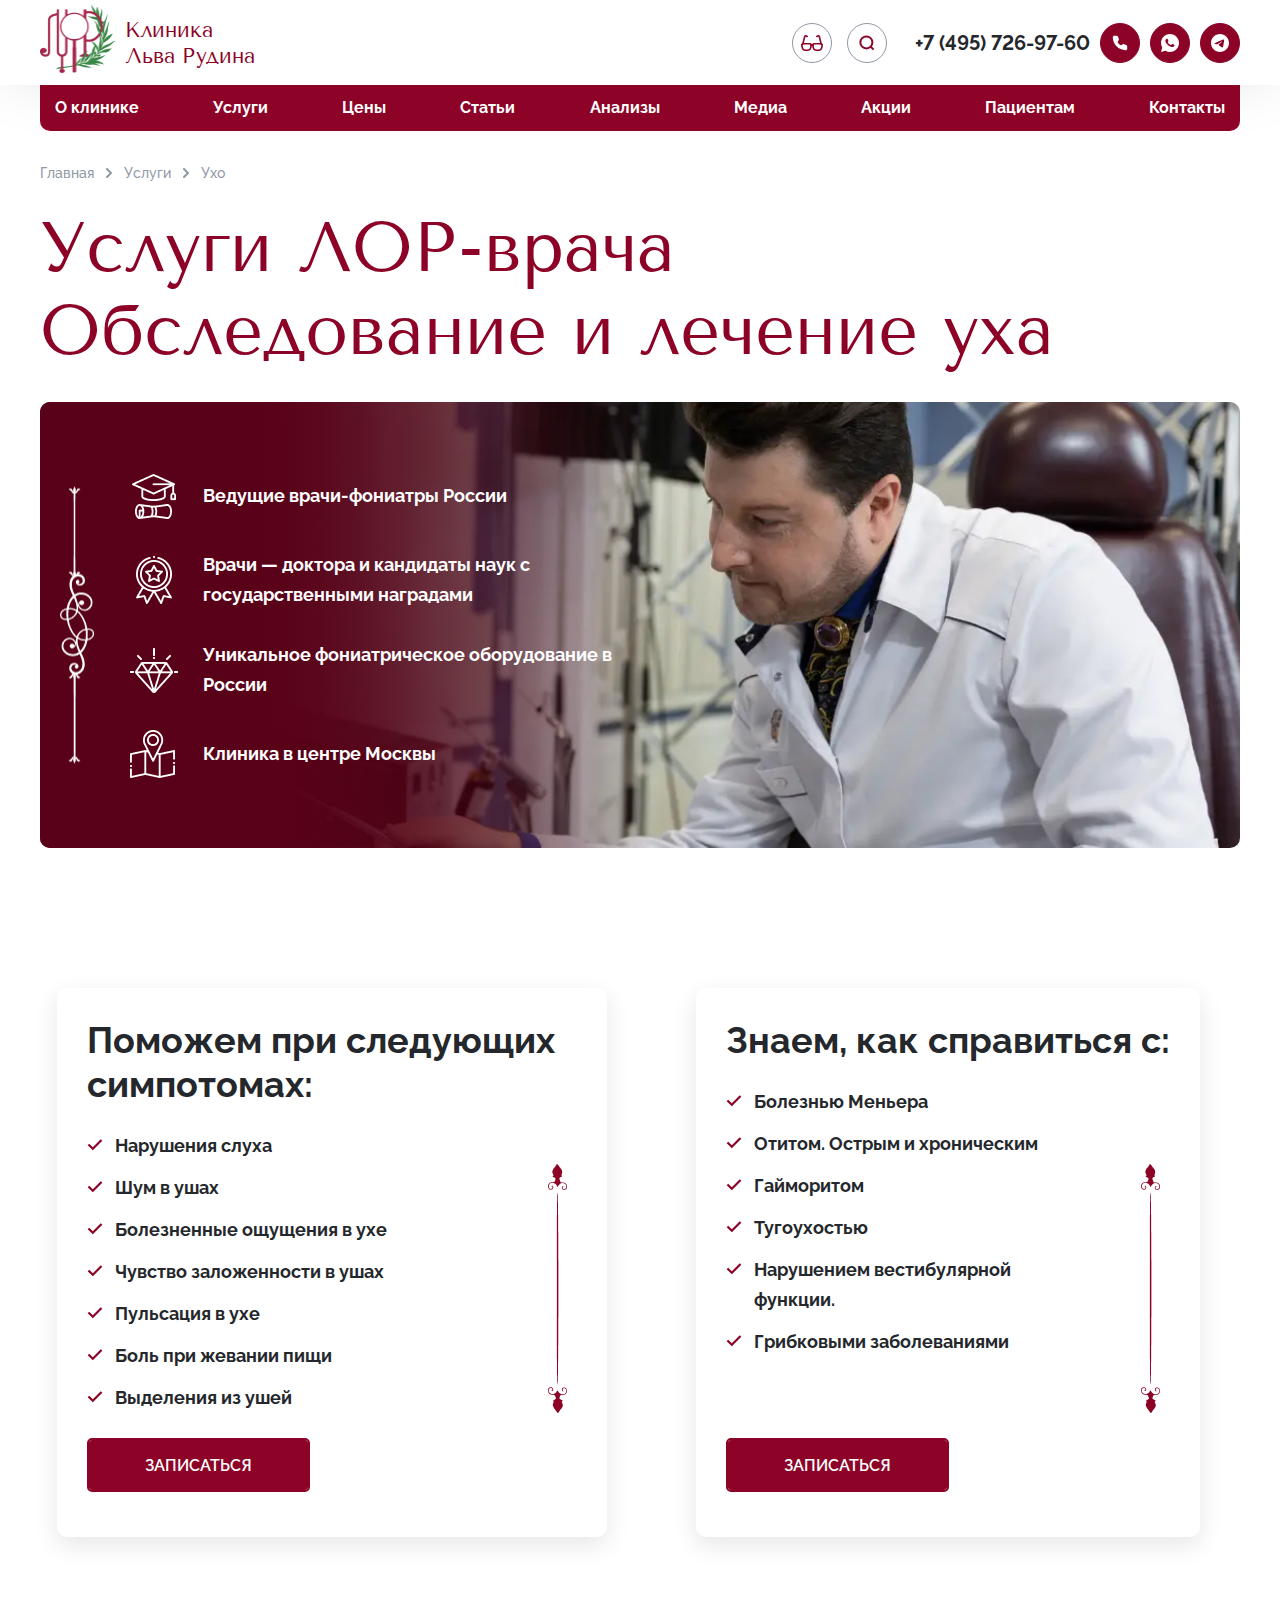
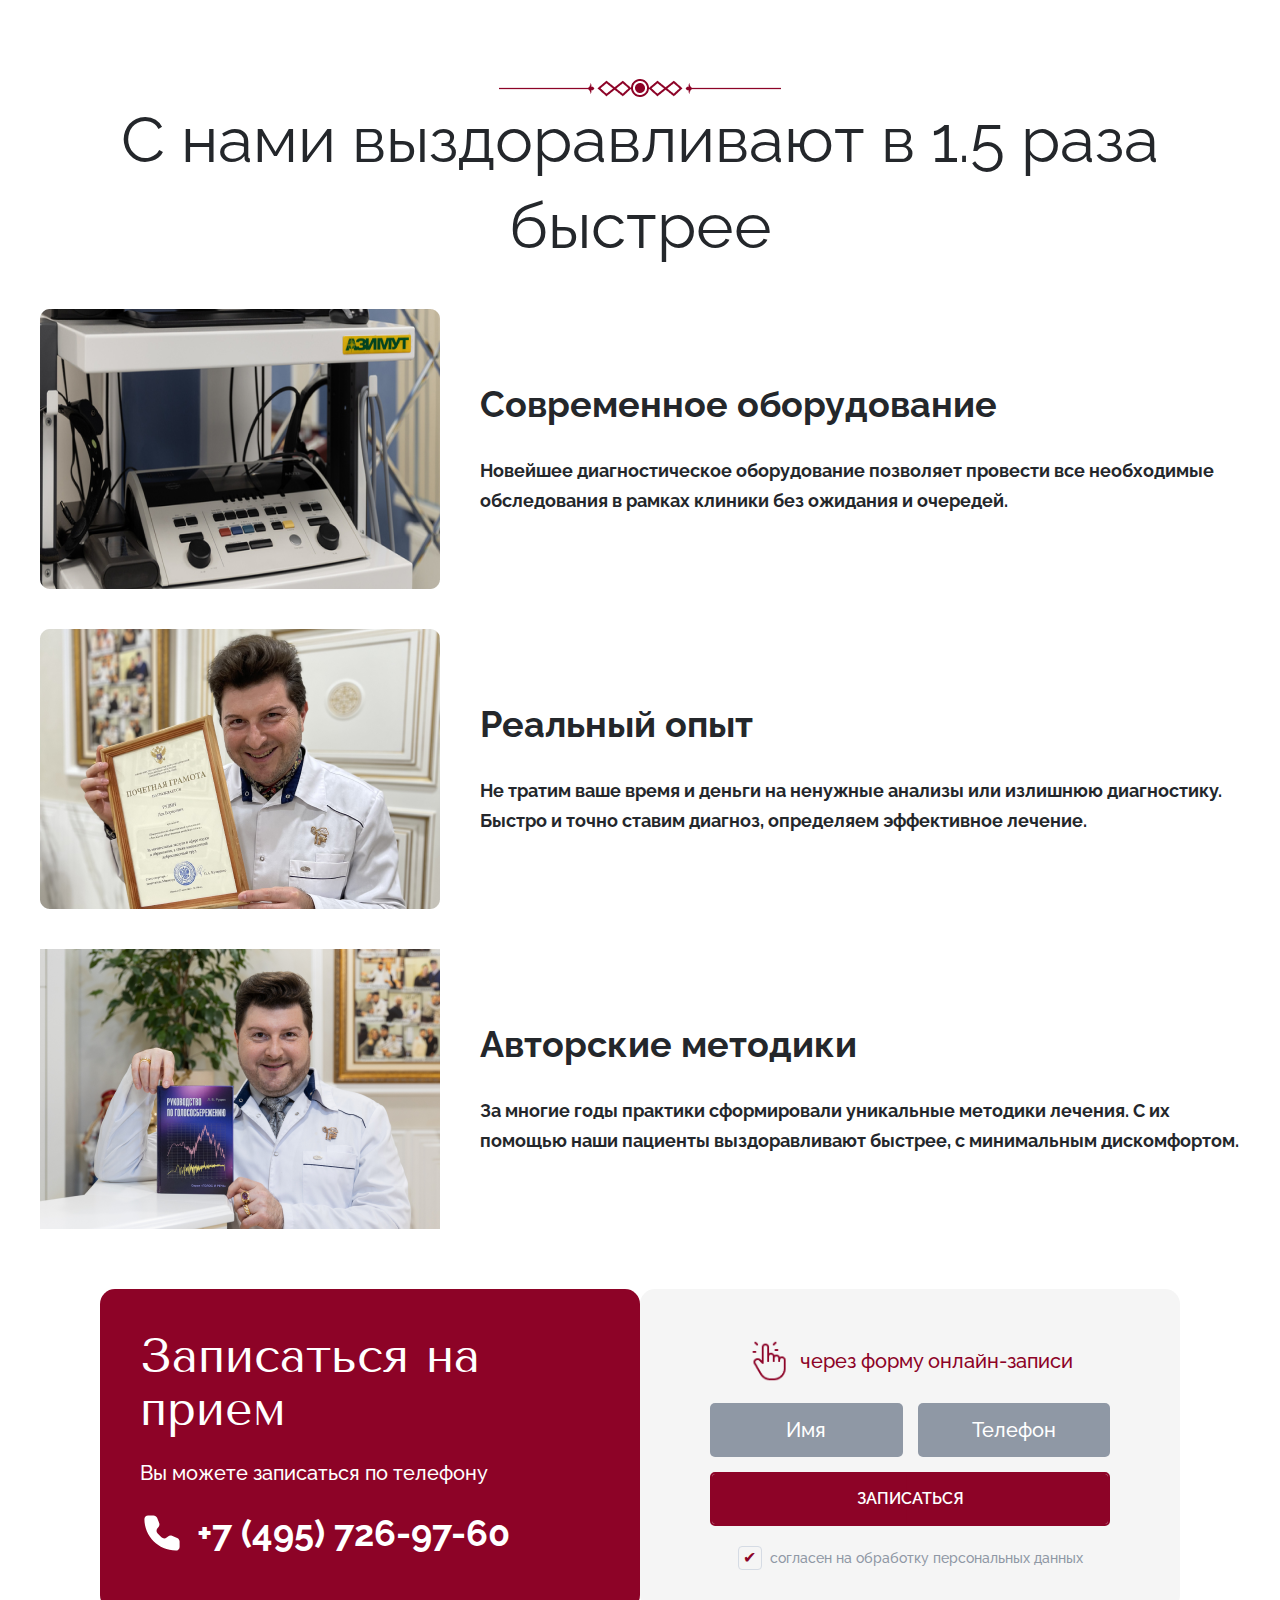
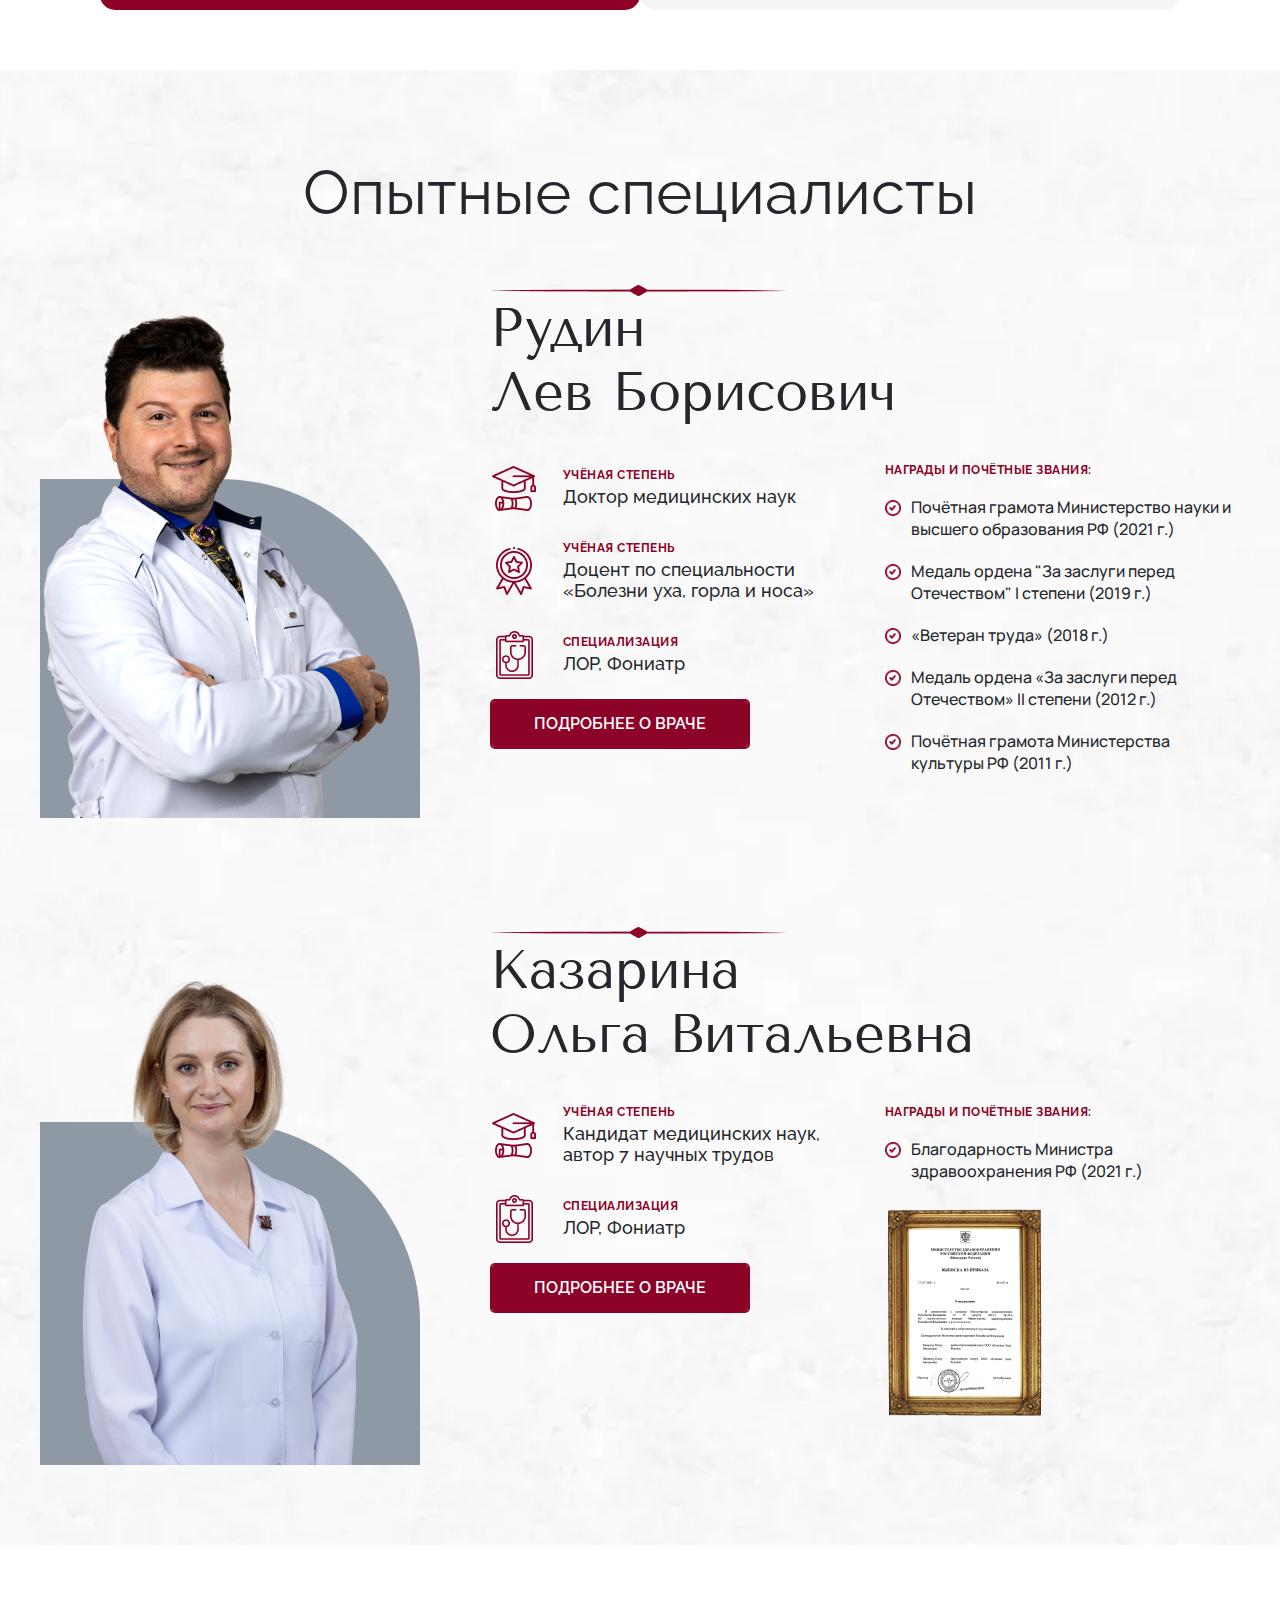
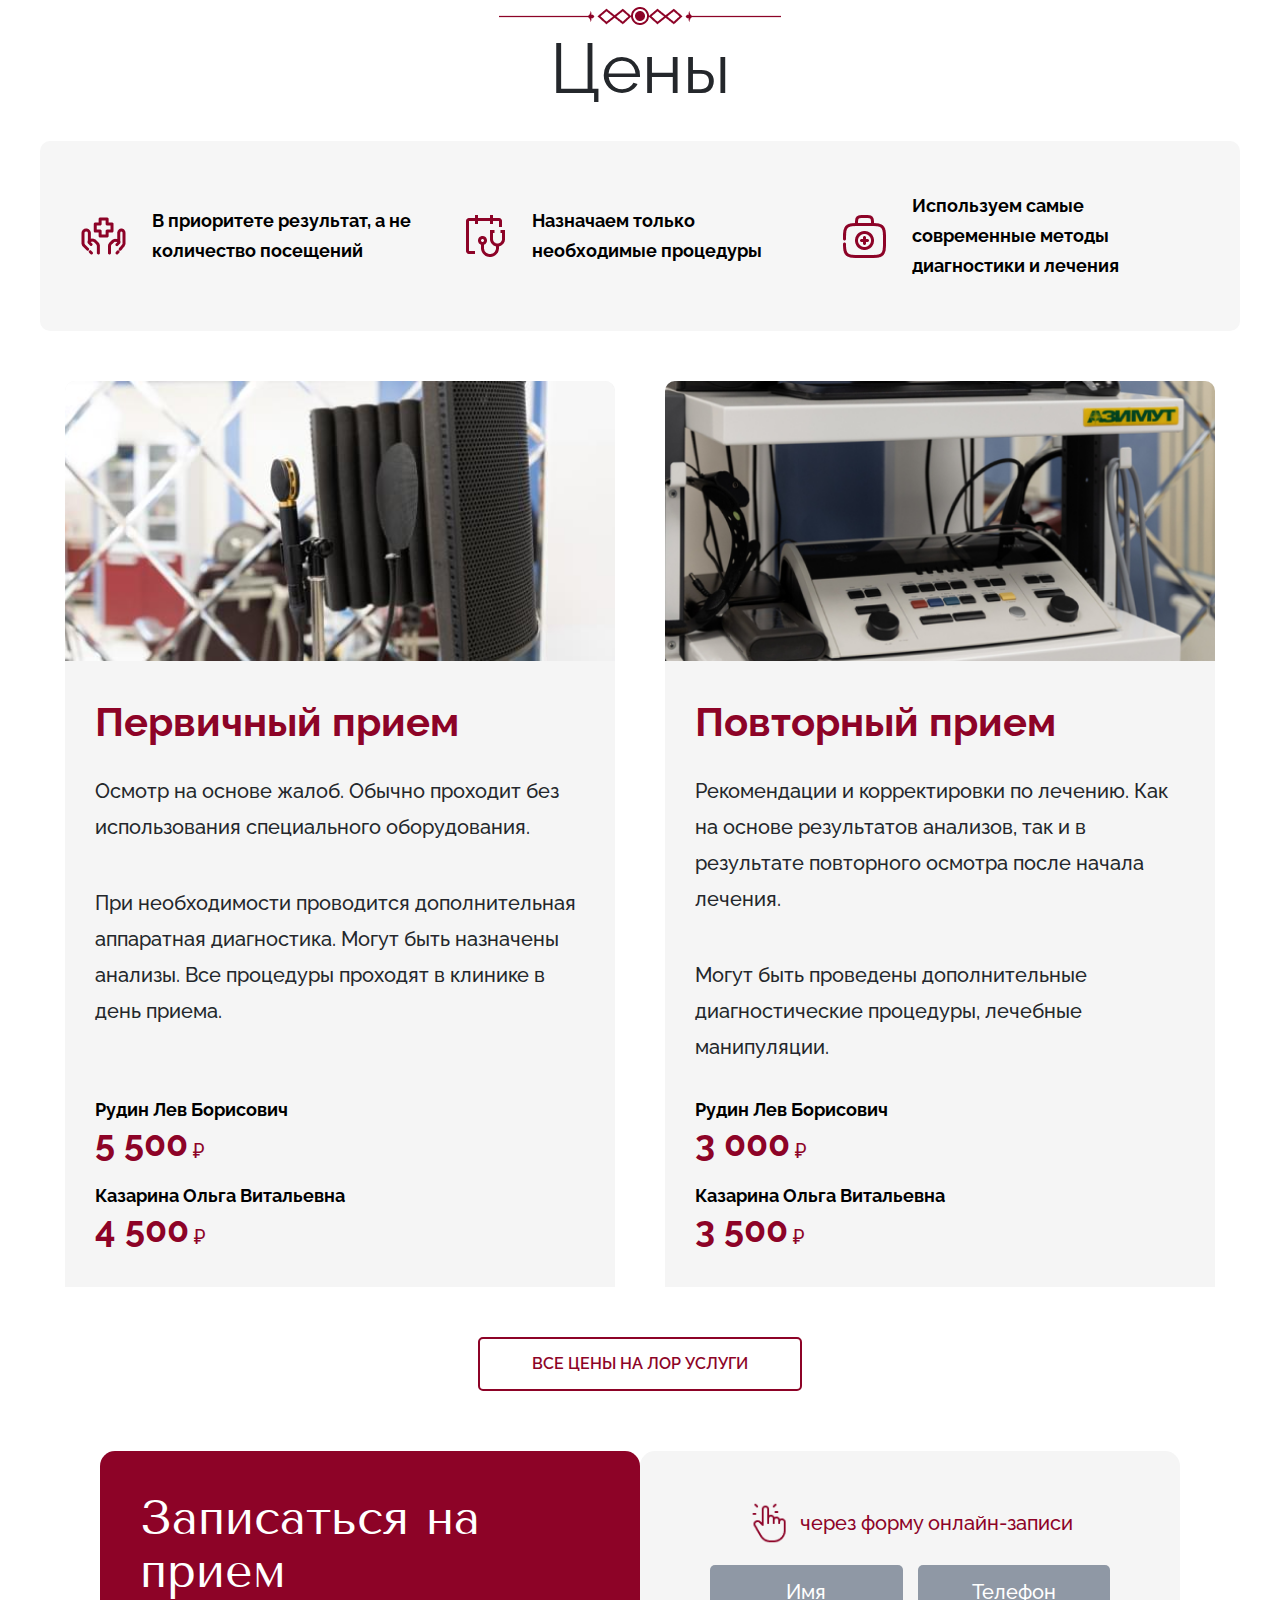
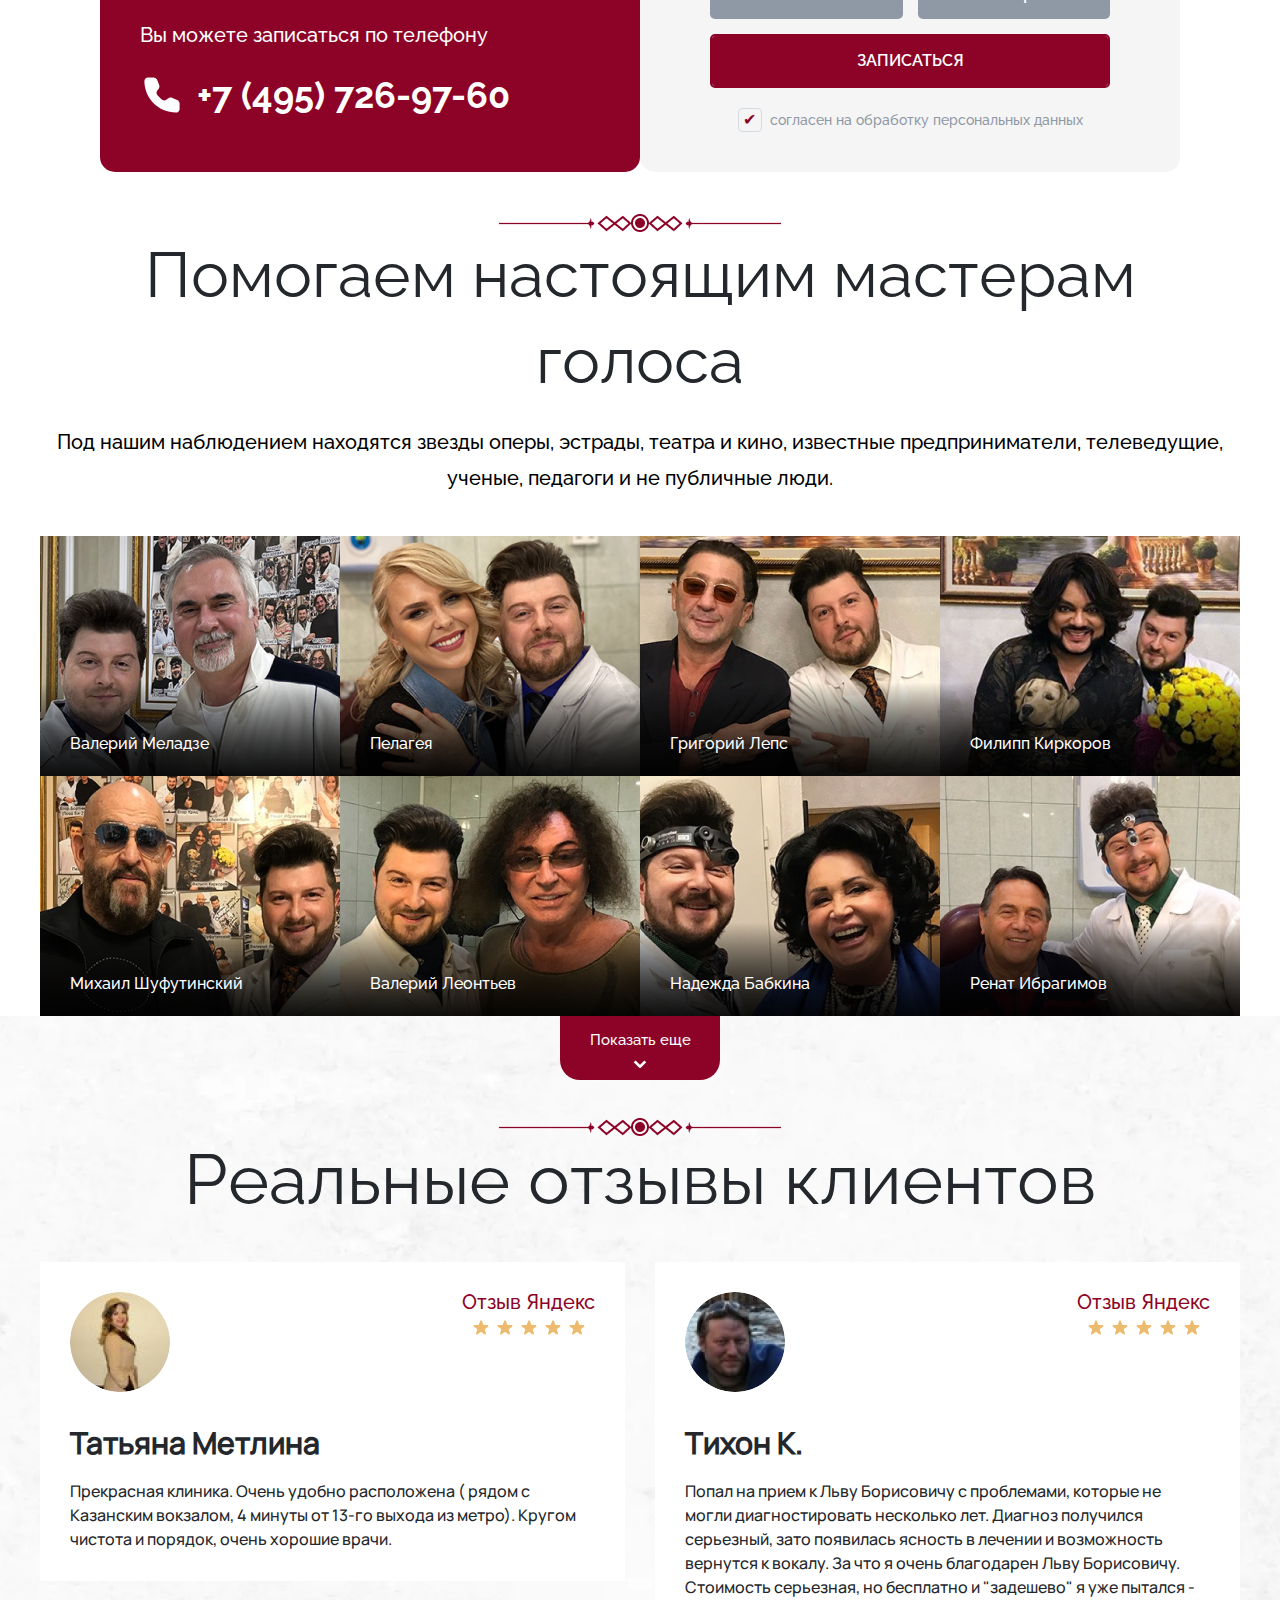
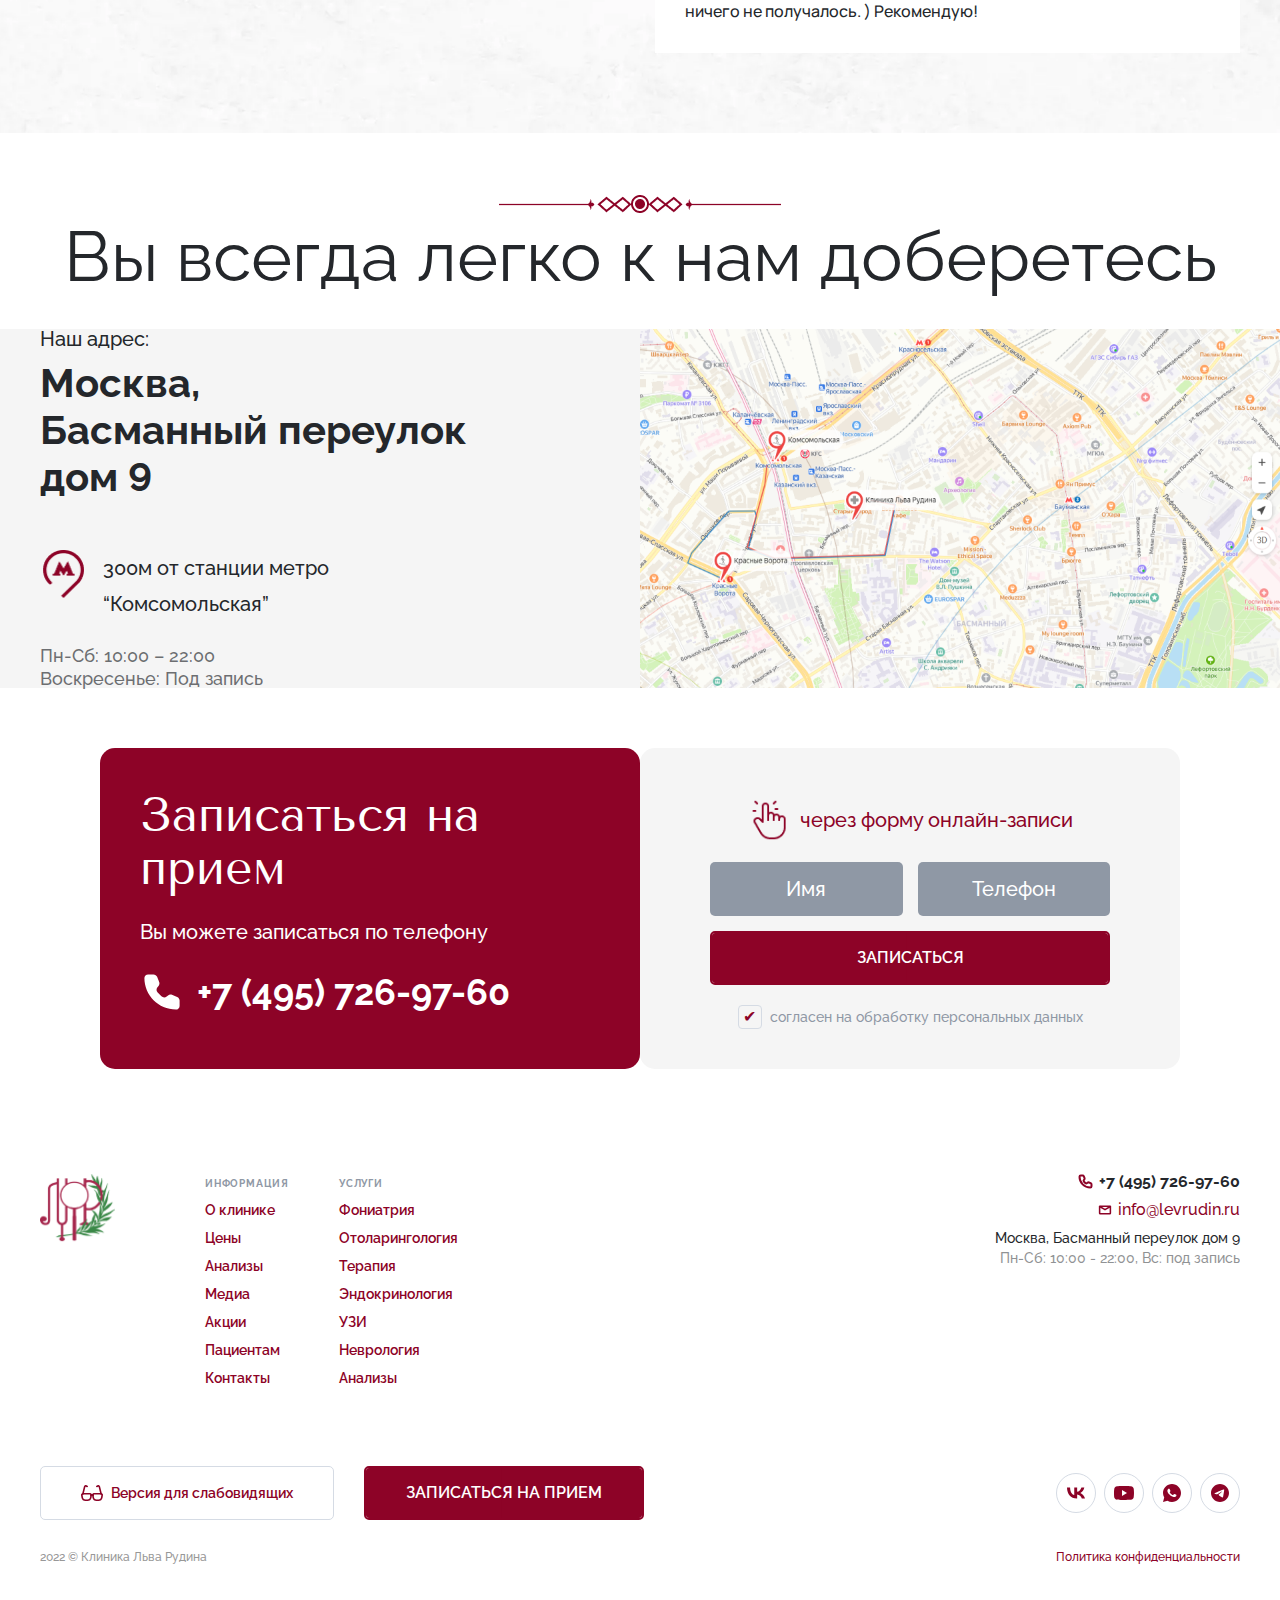
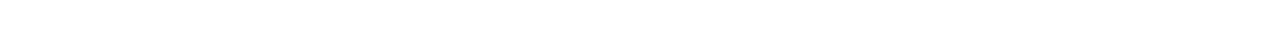
==== commit 06c26642: "9" ====
--- a/ear.html
+++ b/ear.html
@@ -6,8 +6,8 @@
 	<meta name="format-detection" content="telephone=no">
 	<meta name="viewport" content="width=device-width, initial-scale=1.0">
 	<link rel="shortcut icon" href="img/favicon/Gulp.svg">
-	<link rel="stylesheet" href="https://cdn.jsdelivr.net/npm/swiper@10/swiper-bundle.min.css?_v=20231008222128" />
-	<link rel="stylesheet" href="css/style.min.css?_v=20231008222128">
+	<link rel="stylesheet" href="https://cdn.jsdelivr.net/npm/swiper@10/swiper-bundle.min.css?_v=20231011212714" />
+	<link rel="stylesheet" href="css/style.min.css?_v=20231011212714">
 </head>
 
 <body>
@@ -59,11 +59,11 @@
 				<a href="tel:74957269760" class="header__tel">+7 (495) 726-97-60</a>
 
 				<div class="header__messengers" data-da=".header__nav,767.98,first">
-					<a href="tel:74957269760" class="header__messengers_link">
+					<button class="header__messengers_link modal-btn-active">
 						<svg class='icon'>
 							<use xlink:href='img/svg/sprite.svg#tel'></use>
 						</svg>
-					</a>
+					</button>
 					<a href="" class="header__messengers_link">
 						<svg xmlns="http://www.w3.org/2000/svg" viewBox="0 0 18 18" class="icon">
 							<path
@@ -550,158 +550,160 @@
       <!-- Слайдер -->
 
       <section class="gallery">
-        <div class="gallery__body">
-          <h2 class="gallery__title h2">
-            <img src="img/icons/title-decor.png" alt="title-decor">
-            Помогаем настоящим мастерам голоса
-          </h2>
-          <p class="gallery__subtitle">Под нашим наблюдением находятся звезды оперы, эстрады, театра и кино, известные
-            предприниматели,
-            телеведущие, ученые, педагоги и не публичные люди.</p>
-          <div class="gallery__content">
-            <a class="gallery__tile" data-fslightbox="gallery" href="img/gallery-1.png">
-              <img src="img/gallery-1.png" alt="gallery">
-              <span class="gallery__tile-name">Валерий Меладзе</span>
-              <div class="gallery__tile-zoom">
-                <svg class='icon'>
-                  <use xlink:href='img/svg/sprite.svg#zoom'></use>
-                </svg>
-              </div>
-            </a>
-            <a class="gallery__tile" data-fslightbox="gallery" href="img/gallery-2.png">
-              <img src="img/gallery-2.png" alt="gallery">
-              <span class="gallery__tile-name">Пелагея</span>
-              <div class="gallery__tile-zoom">
-                <svg class='icon'>
-                  <use xlink:href='img/svg/sprite.svg#zoom'></use>
-                </svg>
-              </div>
-            </a>
-            <a class="gallery__tile" data-fslightbox="gallery" href="img/gallery-3.png">
-              <img src="img/gallery-3.png" alt="gallery">
-              <span class="gallery__tile-name">Григорий Лепс</span>
-              <div class="gallery__tile-zoom">
-                <svg class='icon'>
-                  <use xlink:href='img/svg/sprite.svg#zoom'></use>
-                </svg>
-              </div>
-            </a>
-            <a class="gallery__tile" data-fslightbox="gallery" href="img/gallery-4.png">
-              <img src="img/gallery-4.png" alt="gallery">
-              <span class="gallery__tile-name">Филипп Киркоров</span>
-              <div class="gallery__tile-zoom">
-                <svg class='icon'>
-                  <use xlink:href='img/svg/sprite.svg#zoom'></use>
-                </svg>
-              </div>
-            </a>
-            <a class="gallery__tile" data-fslightbox="gallery" href="img/gallery-5.png">
-              <img src="img/gallery-5.png" alt="gallery">
-              <span class="gallery__tile-name">Михаил Шуфутинский</span>
-              <div class="gallery__tile-zoom">
-                <svg class='icon'>
-                  <use xlink:href='img/svg/sprite.svg#zoom'></use>
-                </svg>
-              </div>
-            </a>
-            <a class="gallery__tile" data-fslightbox="gallery" href="img/gallery-6.png">
-              <img src="img/gallery-6.png" alt="gallery">
-              <span class="gallery__tile-name">Валерий Леонтьев</span>
-              <div class="gallery__tile-zoom">
-                <svg class='icon'>
-                  <use xlink:href='img/svg/sprite.svg#zoom'></use>
-                </svg>
-              </div>
-            </a>
-            <a class="gallery__tile" data-fslightbox="gallery" href="img/gallery-7.png">
-              <img src="img/gallery-7.png" alt="gallery">
-              <span class="gallery__tile-name">Надежда Бабкина</span>
-              <div class="gallery__tile-zoom">
-                <svg class='icon'>
-                  <use xlink:href='img/svg/sprite.svg#zoom'></use>
-                </svg>
-              </div>
-            </a>
-            <a class="gallery__tile" data-fslightbox="gallery" href="img/gallery-8.png">
-              <img src="img/gallery-8.png" alt="gallery">
-              <span class="gallery__tile-name">Ренат Ибрагимов</span>
-              <div class="gallery__tile-zoom">
-                <svg class='icon'>
-                  <use xlink:href='img/svg/sprite.svg#zoom'></use>
-                </svg>
-              </div>
-            </a>
-            <a class="gallery__tile" data-fslightbox="gallery" href="img/gallery-9.png">
-              <img src="img/gallery-9.png" alt="gallery">
-              <span class="gallery__tile-name">Юлия Паршута</span>
-              <div class="gallery__tile-zoom">
-                <svg class='icon'>
-                  <use xlink:href='img/svg/sprite.svg#zoom'></use>
-                </svg>
-              </div>
-            </a>
-            <a class="gallery__tile" data-fslightbox="gallery" href="img/gallery-10.png">
-              <img src="img/gallery-10.png" alt="gallery">
-              <span class="gallery__tile-name">Сергей Бурунов</span>
-              <div class="gallery__tile-zoom">
-                <svg class='icon'>
-                  <use xlink:href='img/svg/sprite.svg#zoom'></use>
-                </svg>
-              </div>
-            </a>
-            <a class="gallery__tile" data-fslightbox="gallery" href="img/gallery-1.png">
-              <img src="img/gallery-1.png" alt="gallery">
-              <span class="gallery__tile-name">Валерий Меладзе</span>
-              <div class="gallery__tile-zoom">
-                <svg class='icon'>
-                  <use xlink:href='img/svg/sprite.svg#zoom'></use>
-                </svg>
-              </div>
-            </a>
-            <a class="gallery__tile" data-fslightbox="gallery" href="img/gallery-2.png">
-              <img src="img/gallery-2.png" alt="gallery">
-              <span class="gallery__tile-name">Пелагея</span>
-              <div class="gallery__tile-zoom">
-                <svg class='icon'>
-                  <use xlink:href='img/svg/sprite.svg#zoom'></use>
-                </svg>
-              </div>
-            </a>
-            <a class="gallery__tile" data-fslightbox="gallery" href="img/gallery-3.png">
-              <img src="img/gallery-3.png" alt="gallery">
-              <span class="gallery__tile-name">Григорий Лепс</span>
-              <div class="gallery__tile-zoom">
-                <svg class='icon'>
-                  <use xlink:href='img/svg/sprite.svg#zoom'></use>
-                </svg>
-              </div>
-            </a>
-            <a class="gallery__tile" data-fslightbox="gallery" href="img/gallery-4.png">
-              <img src="img/gallery-4.png" alt="gallery">
-              <span class="gallery__tile-name">Филипп Киркоров</span>
-              <div class="gallery__tile-zoom">
-                <svg class='icon'>
-                  <use xlink:href='img/svg/sprite.svg#zoom'></use>
-                </svg>
-              </div>
-            </a>
-            <a class="gallery__tile" data-fslightbox="gallery" href="img/gallery-5.png">
-              <img src="img/gallery-5.png" alt="gallery">
-              <span class="gallery__tile-name">Михаил Шуфутинский</span>
-              <div class="gallery__tile-zoom">
-                <svg class='icon'>
-                  <use xlink:href='img/svg/sprite.svg#zoom'></use>
-                </svg>
-              </div>
-            </a>
+        <div class="gallery__container _container">
+          <div class="gallery__body">
+            <h2 class="gallery__title h2">
+              <img src="img/icons/title-decor.png" alt="title-decor">
+              Помогаем настоящим мастерам голоса
+            </h2>
+            <p class="gallery__subtitle">Под нашим наблюдением находятся звезды оперы, эстрады, театра и кино, известные
+              предприниматели,
+              телеведущие, ученые, педагоги и не публичные люди.</p>
+            <div class="gallery__content">
+              <a class="gallery__tile" data-fslightbox="gallery" href="img/gallery-1.png">
+                <img src="img/gallery-1.png" alt="gallery">
+                <span class="gallery__tile-name">Валерий Меладзе</span>
+                <div class="gallery__tile-zoom">
+                  <svg class='icon'>
+                    <use xlink:href='img/svg/sprite.svg#zoom'></use>
+                  </svg>
+                </div>
+              </a>
+              <a class="gallery__tile" data-fslightbox="gallery" href="img/gallery-2.png">
+                <img src="img/gallery-2.png" alt="gallery">
+                <span class="gallery__tile-name">Пелагея</span>
+                <div class="gallery__tile-zoom">
+                  <svg class='icon'>
+                    <use xlink:href='img/svg/sprite.svg#zoom'></use>
+                  </svg>
+                </div>
+              </a>
+              <a class="gallery__tile" data-fslightbox="gallery" href="img/gallery-3.png">
+                <img src="img/gallery-3.png" alt="gallery">
+                <span class="gallery__tile-name">Григорий Лепс</span>
+                <div class="gallery__tile-zoom">
+                  <svg class='icon'>
+                    <use xlink:href='img/svg/sprite.svg#zoom'></use>
+                  </svg>
+                </div>
+              </a>
+              <a class="gallery__tile" data-fslightbox="gallery" href="img/gallery-4.png">
+                <img src="img/gallery-4.png" alt="gallery">
+                <span class="gallery__tile-name">Филипп Киркоров</span>
+                <div class="gallery__tile-zoom">
+                  <svg class='icon'>
+                    <use xlink:href='img/svg/sprite.svg#zoom'></use>
+                  </svg>
+                </div>
+              </a>
+              <a class="gallery__tile" data-fslightbox="gallery" href="img/gallery-5.png">
+                <img src="img/gallery-5.png" alt="gallery">
+                <span class="gallery__tile-name">Михаил Шуфутинский</span>
+                <div class="gallery__tile-zoom">
+                  <svg class='icon'>
+                    <use xlink:href='img/svg/sprite.svg#zoom'></use>
+                  </svg>
+                </div>
+              </a>
+              <a class="gallery__tile" data-fslightbox="gallery" href="img/gallery-6.png">
+                <img src="img/gallery-6.png" alt="gallery">
+                <span class="gallery__tile-name">Валерий Леонтьев</span>
+                <div class="gallery__tile-zoom">
+                  <svg class='icon'>
+                    <use xlink:href='img/svg/sprite.svg#zoom'></use>
+                  </svg>
+                </div>
+              </a>
+              <a class="gallery__tile" data-fslightbox="gallery" href="img/gallery-7.png">
+                <img src="img/gallery-7.png" alt="gallery">
+                <span class="gallery__tile-name">Надежда Бабкина</span>
+                <div class="gallery__tile-zoom">
+                  <svg class='icon'>
+                    <use xlink:href='img/svg/sprite.svg#zoom'></use>
+                  </svg>
+                </div>
+              </a>
+              <a class="gallery__tile" data-fslightbox="gallery" href="img/gallery-8.png">
+                <img src="img/gallery-8.png" alt="gallery">
+                <span class="gallery__tile-name">Ренат Ибрагимов</span>
+                <div class="gallery__tile-zoom">
+                  <svg class='icon'>
+                    <use xlink:href='img/svg/sprite.svg#zoom'></use>
+                  </svg>
+                </div>
+              </a>
+              <a class="gallery__tile" data-fslightbox="gallery" href="img/gallery-9.png">
+                <img src="img/gallery-9.png" alt="gallery">
+                <span class="gallery__tile-name">Юлия Паршута</span>
+                <div class="gallery__tile-zoom">
+                  <svg class='icon'>
+                    <use xlink:href='img/svg/sprite.svg#zoom'></use>
+                  </svg>
+                </div>
+              </a>
+              <a class="gallery__tile" data-fslightbox="gallery" href="img/gallery-10.png">
+                <img src="img/gallery-10.png" alt="gallery">
+                <span class="gallery__tile-name">Сергей Бурунов</span>
+                <div class="gallery__tile-zoom">
+                  <svg class='icon'>
+                    <use xlink:href='img/svg/sprite.svg#zoom'></use>
+                  </svg>
+                </div>
+              </a>
+              <a class="gallery__tile" data-fslightbox="gallery" href="img/gallery-1.png">
+                <img src="img/gallery-1.png" alt="gallery">
+                <span class="gallery__tile-name">Валерий Меладзе</span>
+                <div class="gallery__tile-zoom">
+                  <svg class='icon'>
+                    <use xlink:href='img/svg/sprite.svg#zoom'></use>
+                  </svg>
+                </div>
+              </a>
+              <a class="gallery__tile" data-fslightbox="gallery" href="img/gallery-2.png">
+                <img src="img/gallery-2.png" alt="gallery">
+                <span class="gallery__tile-name">Пелагея</span>
+                <div class="gallery__tile-zoom">
+                  <svg class='icon'>
+                    <use xlink:href='img/svg/sprite.svg#zoom'></use>
+                  </svg>
+                </div>
+              </a>
+              <a class="gallery__tile" data-fslightbox="gallery" href="img/gallery-3.png">
+                <img src="img/gallery-3.png" alt="gallery">
+                <span class="gallery__tile-name">Григорий Лепс</span>
+                <div class="gallery__tile-zoom">
+                  <svg class='icon'>
+                    <use xlink:href='img/svg/sprite.svg#zoom'></use>
+                  </svg>
+                </div>
+              </a>
+              <a class="gallery__tile" data-fslightbox="gallery" href="img/gallery-4.png">
+                <img src="img/gallery-4.png" alt="gallery">
+                <span class="gallery__tile-name">Филипп Киркоров</span>
+                <div class="gallery__tile-zoom">
+                  <svg class='icon'>
+                    <use xlink:href='img/svg/sprite.svg#zoom'></use>
+                  </svg>
+                </div>
+              </a>
+              <a class="gallery__tile" data-fslightbox="gallery" href="img/gallery-5.png">
+                <img src="img/gallery-5.png" alt="gallery">
+                <span class="gallery__tile-name">Михаил Шуфутинский</span>
+                <div class="gallery__tile-zoom">
+                  <svg class='icon'>
+                    <use xlink:href='img/svg/sprite.svg#zoom'></use>
+                  </svg>
+                </div>
+              </a>
+            </div>
+            <button class="gallery__button">
+              <span class="more">Показать еще</span>
+              <span class="wrap">Свернуть</span>
+              <svg xmlns="http://www.w3.org/2000/svg" viewBox="0 0 11 6">
+                <path d="M9.5 1L5.5 5L1.5 1" />
+              </svg>
+            </button>
           </div>
-          <button class="gallery__button">
-            <span class="more">Показать еще</span>
-            <span class="wrap">Свернуть</span>
-            <svg xmlns="http://www.w3.org/2000/svg" viewBox="0 0 11 6">
-              <path d="M9.5 1L5.5 5L1.5 1" />
-            </svg>
-          </button>
         </div>
       </section>
 
@@ -1016,9 +1018,39 @@
 	</div>
 </footer>
   </div>
-  <script src="https://cdn.jsdelivr.net/npm/swiper@10/swiper-bundle.min.js?_v=20231008222128"></script>
-<script src="assets/libs/fslightbox.js?_v=20231008222128"></script>
-<script src="js/app.min.js?_v=20231008222128"></script>
+	<div class="modal modal-record">
+	<div class="modal__content">
+		<div class="modal__body">
+			<form class="record__form form-record" data-form="record">
+				<div class="record__form_info">
+					<img src="img/icons/tabler.png" alt="tabler">
+					<span>через форму онлайн-записи</span>
+				</div>
+				<div class="record__form_row">
+					<div class="record__form_wpInput wpInput">
+						<input type="text" name="name" class="record__form_input input" placeholder="Имя">
+					</div>
+					<div class="record__form_wpInput wpInput">
+						<input type="tel" name="phone" class="record__form_input input" inputmode="tel" placeholder="Телефон">
+					</div>
+				</div>
+				<button type="submit" class="record__form_button button hover">Записаться</button>
+				<label class="record__form_bottom wpCheckbox-label">
+					<input type="checkbox" name="privacy-policy" class="input-checkbox" id="privacy-policy" checked>
+					<label for="privacy-policy" class="record__form_checkbox-label checkbox-label"></label>
+					<p class="record__form_text">согласен на обработку персональных данных</p>
+				</label>
+			</form>
+			<div class="modal__close">
+				<span></span>
+				<span></span>
+			</div>
+		</div>
+	</div>
+</div>
+  <script src="https://cdn.jsdelivr.net/npm/swiper@10/swiper-bundle.min.js?_v=20231011212714"></script>
+<script src="assets/libs/fslightbox.js?_v=20231011212714"></script>
+<script src="js/app.min.js?_v=20231011212714"></script>
 </body>
 
 </html>--- a/css/style.min.css
+++ b/css/style.min.css
@@ -1 +1 @@
-@charset "UTF-8";@font-face{font-family:Manrope;font-display:swap;src:url(../fonts/Manrope-Medium.woff2) format("woff2"),url(../fonts/Manrope-Medium.woff) format("woff");font-weight:500;font-style:normal}@font-face{font-family:PlayfairDisplay;font-display:swap;src:url(../fonts/PlayfairDisplay-Bold.woff2) format("woff2"),url(../fonts/PlayfairDisplay-Bold.woff) format("woff");font-weight:700;font-style:normal}@font-face{font-family:Raleway;font-display:swap;src:url(../fonts/Raleway-Medium.woff2) format("woff2"),url(../fonts/Raleway-Medium.woff) format("woff");font-weight:500;font-style:normal}@font-face{font-family:Raleway;font-display:swap;src:url(../fonts/Raleway-Regular.woff2) format("woff2"),url(../fonts/Raleway-Regular.woff) format("woff");font-weight:400;font-style:normal}@font-face{font-family:Raleway;font-display:swap;src:url(../fonts/Raleway-SemiBold.woff2) format("woff2"),url(../fonts/Raleway-SemiBold.woff) format("woff");font-weight:600;font-style:normal}@font-face{font-family:Raleway;font-display:swap;src:url(../fonts/Raleway-Bold.woff2) format("woff2"),url(../fonts/Raleway-Bold.woff) format("woff");font-weight:700;font-style:normal}@font-face{font-family:TenorSans;font-display:swap;src:url(../fonts/TenorSans-Regular.woff2) format("woff2"),url(../fonts/TenorSans-Regular.woff) format("woff");font-weight:400;font-style:normal}*{padding:0;margin:0;border:0}*,:after,:before{-webkit-box-sizing:border-box;box-sizing:border-box}:active,:focus{outline:0}a:active,a:focus{outline:0}aside,footer,header,nav,section{display:block}body,html{height:100%;min-width:320px}body{line-height:1;font-family:Raleway;font-weight:500;-ms-text-size-adjust:100%;-moz-text-size-adjust:100%;-webkit-text-size-adjust:100%}button,input,textarea{font-family:Raleway}input::-ms-clear{display:none}button{cursor:pointer;background-color:transparent}button::-moz-focus-inner{padding:0;border:0}a{color:#24272b}a,a:visited{text-decoration:none}a:hover{text-decoration:none}ul li{list-style:none}img{vertical-align:top;pointer-events:none}h1,h2,h3,h4,h5,h6{font-weight:inherit;font-size:inherit}*{-webkit-box-sizing:border-box;box-sizing:border-box}::-webkit-scrollbar{width:8px}::-webkit-scrollbar-track{background-color:#fbf8ec}::-webkit-scrollbar-thumb{background-color:#8d0327;border-radius:10px}html._lock{overflow:hidden;position:relative;height:100%}body{color:#24272b;font-size:16px}body._lock{overflow:hidden;position:relative;height:100%}.wrapper{width:100%;min-height:100%;overflow:hidden;display:-webkit-box;display:-ms-flexbox;display:flex;-webkit-box-orient:vertical;-webkit-box-direction:normal;-ms-flex-direction:column;flex-direction:column}._container{max-width:1200px;margin:0 auto}.wpLoader{position:absolute;left:0;top:0;right:0;bottom:0;width:100%;height:100%;background-color:rgba(0,0,0,.4);-webkit-transition:.2s;transition:.2s;z-index:3;display:-webkit-box;display:-ms-flexbox;display:flex;-webkit-box-align:center;-ms-flex-align:center;align-items:center;-webkit-box-pack:center;-ms-flex-pack:center;justify-content:center;opacity:0;visibility:hidden}.wpLoader._load{opacity:1;visibility:visible}.loader{width:68px;height:68px;border:3px dotted #fff;border-style:solid solid dotted dotted;border-radius:50%;display:inline-block;position:relative;-webkit-box-sizing:border-box;box-sizing:border-box;-webkit-animation:rotation 2s linear infinite;animation:rotation 2s linear infinite}.loader::after{content:"";-webkit-box-sizing:border-box;box-sizing:border-box;position:absolute;left:0;right:0;top:0;bottom:0;margin:auto;border:3px dotted #8d0327;border-style:solid solid dotted;width:50%;height:50%;border-radius:50%;-webkit-animation:rotationBack 1s linear infinite;animation:rotationBack 1s linear infinite;-webkit-transform-origin:center center;-ms-transform-origin:center center;transform-origin:center center}@-webkit-keyframes rotation{0%{-webkit-transform:rotate(0);transform:rotate(0)}100%{-webkit-transform:rotate(360deg);transform:rotate(360deg)}}@keyframes rotation{0%{-webkit-transform:rotate(0);transform:rotate(0)}100%{-webkit-transform:rotate(360deg);transform:rotate(360deg)}}@-webkit-keyframes rotationBack{0%{-webkit-transform:rotate(0);transform:rotate(0)}100%{-webkit-transform:rotate(-360deg);transform:rotate(-360deg)}}@keyframes rotationBack{0%{-webkit-transform:rotate(0);transform:rotate(0)}100%{-webkit-transform:rotate(-360deg);transform:rotate(-360deg)}}.main{-webkit-box-flex:1;-ms-flex:1 1 auto;flex:1 1 auto}.section{padding:80px 0}.no-webp .section-bg{background:url(../img/intro-bg.jpg) no-repeat center/cover}.h1{color:#8d0327;font-family:TenorSans;font-weight:400;line-height:normal;font-size:70px}.h2{font-family:Raleway;font-weight:400;line-height:86px;font-size:70px;position:relative}.h2 img{position:absolute;bottom:100%;left:50%;-webkit-transform:translateX(-50%);-ms-transform:translateX(-50%);transform:translateX(-50%)}.h3{font-family:TenorSans;font-size:48px;font-weight:400;line-height:normal;position:relative}.h3 img{position:absolute;bottom:100%;left:0}.button{color:#fff;font-size:16px;font-weight:600;text-transform:uppercase;border-radius:5px}.hover{display:inline-block;overflow:hidden;position:relative;z-index:1;-webkit-transition:.3s;transition:.3s;border:2px solid #8d0327}.hover::after,.hover::before{content:"";position:absolute;top:0;bottom:0;left:0;right:0;width:100%;height:100%;background-color:#8d0327;-webkit-transition:.3s;transition:.3s;z-index:-1}.hover::before{-webkit-transform:translateX(-49%);-ms-transform:translateX(-49%);transform:translateX(-49%)}.hover::after{-webkit-transform:translateX(49%);-ms-transform:translateX(49%);transform:translateX(49%)}.hover:hover{-webkit-box-shadow:0 0 10px 4px rgba(141,3,39,.2);box-shadow:0 0 10px 4px rgba(141,3,39,.2);color:#8d0327}.hover:hover::before{-webkit-transform:translateX(-95%);-ms-transform:translateX(-95%);transform:translateX(-95%)}.hover:hover::after{-webkit-transform:translateX(95%);-ms-transform:translateX(95%);transform:translateX(95%)}.form-record .just-validate-error-label{display:none}.wpInput{position:relative}.wpInput .just-validate-error-label{display:block;position:absolute;bottom:100%;left:50%;font-size:12px;-webkit-transform:translateX(-50%);-ms-transform:translateX(-50%);transform:translateX(-50%);white-space:nowrap}.input{width:100%;padding:9px;text-align:center;border-radius:5px;background-color:#8f98a5;-webkit-transition:.3s;transition:.3s;color:#fff;height:54px;font-variant-numeric:lining-nums proportional-nums;font-weight:500;letter-spacing:.5px;border:2px solid transparent;font-size:20px}.input::-webkit-input-placeholder{color:#fff;font-size:20px;font-style:normal;font-weight:500;letter-spacing:0}.input::-moz-placeholder{color:#fff;font-size:20px;font-style:normal;font-weight:500;letter-spacing:0}.input:-ms-input-placeholder{color:#fff;font-size:20px;font-style:normal;font-weight:500;letter-spacing:0}.input::-ms-input-placeholder{color:#fff;font-size:20px;font-style:normal;font-weight:500;letter-spacing:0}.input::placeholder{color:#fff;font-size:20px;font-style:normal;font-weight:500;letter-spacing:0}.input:focus{background-color:transparent;border:2px solid #8d0327;color:#8f98a5}.input:focus::-webkit-input-placeholder{color:#8f98a5}.input:focus::-moz-placeholder{color:#8f98a5}.input:focus:-ms-input-placeholder{color:#8f98a5}.input:focus::-ms-input-placeholder{color:#8f98a5}.input:focus::placeholder{color:#8f98a5}.input.just-validate-success-field{background-color:rgba(3,134,25,.5);color:#fff}.input.just-validate-success-field::-webkit-input-placeholder{color:#fff}.input.just-validate-success-field::-moz-placeholder{color:#fff}.input.just-validate-success-field:-ms-input-placeholder{color:#fff}.input.just-validate-success-field::-ms-input-placeholder{color:#fff}.input.just-validate-success-field::placeholder{color:#fff}.input.just-validate-error-field{background-color:rgba(134,3,42,.5);color:#fff}.input.just-validate-error-field::-webkit-input-placeholder{color:#fff}.input.just-validate-error-field::-moz-placeholder{color:#fff}.input.just-validate-error-field:-ms-input-placeholder{color:#fff}.input.just-validate-error-field::-ms-input-placeholder{color:#fff}.input.just-validate-error-field::placeholder{color:#fff}.input-checkbox{display:none}.input-checkbox:checked+.checkbox-label::before{-webkit-transform:scale(1);-ms-transform:scale(1);transform:scale(1)}.input-checkbox.just-validate-error-field+.checkbox-label{border:1px solid #8d0327}.wpCheckbox-label{display:-webkit-box;display:-ms-flexbox;display:flex;-webkit-box-align:center;-ms-flex-align:center;align-items:center;gap:8px}.wpCheckbox-label p{color:#8f98a5;font-size:14px;line-height:normal}.wpCheckbox-label .just-validate-error-label{display:none}.checkbox-label{width:24px;height:24px;-ms-flex-negative:0;flex-shrink:0;position:relative;border-radius:4px;cursor:pointer;text-align:center;display:-webkit-box;display:-ms-flexbox;display:flex;-webkit-box-align:center;-ms-flex-align:center;align-items:center;-webkit-box-pack:center;-ms-flex-pack:center;justify-content:center;border:1px solid #d5dbe4;-webkit-transition:.2s;transition:.2s}.checkbox-label::before{content:"✔";color:#8d0327;position:absolute;line-height:24px;-webkit-transition:.1s;transition:.1s;-webkit-transform:scale(0);-ms-transform:scale(0);transform:scale(0)}.header__body{-webkit-box-shadow:0 -8px 70px -16px rgba(0,0,0,.25);box-shadow:0 -8px 70px -16px rgba(0,0,0,.25)}.header__container{position:relative}.header__container._container{padding:0}.header__nav{display:block;position:absolute;top:100%;left:0;right:0;width:100%;border-radius:0 0 10px 10px;-webkit-transition:.3s;transition:.3s}.header__nav._fixed{position:fixed;top:0;left:0;right:0;z-index:4}.header__list{display:-webkit-box;display:-ms-flexbox;display:flex;-webkit-box-align:center;-ms-flex-align:center;align-items:center;-webkit-box-pack:justify;-ms-flex-pack:justify;justify-content:space-between;border-radius:0 0 10px 10px;background-color:#8d0327;padding:15px}.header__list_close{position:absolute;right:15px;top:30px;width:30px;height:30px;cursor:pointer;opacity:0;visibility:hidden;-webkit-transition:opacity .2s ease-in-out;transition:opacity .2s ease-in-out;-webkit-transition-delay:.3s;transition-delay:.3s}.header__list_close::after,.header__list_close::before{content:"";position:absolute;width:100%;height:2px;top:50%;background-color:#fff;-webkit-transition:.1s;transition:.1s}.header__list_close::before{-webkit-transform:translateY(-50%) rotate(45deg);-ms-transform:translateY(-50%) rotate(45deg);transform:translateY(-50%) rotate(45deg)}.header__list_close::after{-webkit-transform:translateY(-50%) rotate(-45deg);-ms-transform:translateY(-50%) rotate(-45deg);transform:translateY(-50%) rotate(-45deg)}.header__list_close:active::before{-webkit-transform:translateY(-50%) rotate(45deg) scale(.8);-ms-transform:translateY(-50%) rotate(45deg) scale(.8);transform:translateY(-50%) rotate(45deg) scale(.8)}.header__list_close:active::after{-webkit-transform:translateY(-50%) rotate(-45deg) scale(.7);-ms-transform:translateY(-50%) rotate(-45deg) scale(.7);transform:translateY(-50%) rotate(-45deg) scale(.7)}.header__link{color:#fff;font-weight:700;-webkit-transition:.2s;transition:.2s;position:relative}.header__link::after{content:"";position:absolute;top:100%;left:50%;-webkit-transform:translateX(-50%);-ms-transform:translateX(-50%);transform:translateX(-50%);height:1px;width:0;-webkit-transition:.2s;transition:.2s;background-color:#fff;border-radius:2px}.header__link:hover::after{width:100%}.header__link._active::after{width:100%;height:2px}.header__content{width:100%;display:-webkit-box;display:-ms-flexbox;display:flex;-webkit-box-pack:justify;-ms-flex-pack:justify;justify-content:space-between;-webkit-box-align:center;-ms-flex-align:center;align-items:center;gap:10px;position:relative;padding:5px 0;background-color:#fff}.header__logo{display:-webkit-box;display:-ms-flexbox;display:flex;-webkit-box-align:center;-ms-flex-align:center;align-items:center;gap:10px}.header__logo img{width:75px;height:75px}.header__logo-text{color:#8d0327;font-family:TenorSans;font-weight:400;line-height:normal}.header__content-controls{-webkit-box-flex:1;-ms-flex:1 1 auto;flex:1 1 auto;display:-webkit-box;display:-ms-flexbox;display:flex;-webkit-box-align:center;-ms-flex-align:center;align-items:center;-webkit-box-pack:end;-ms-flex-pack:end;justify-content:flex-end;gap:15px}.header .header-controls-btn{height:40px;width:40px;cursor:pointer;border-radius:50%;border:1px solid #8f98a5;display:-webkit-box;display:-ms-flexbox;display:flex;-webkit-box-align:center;-ms-flex-align:center;align-items:center;-webkit-box-pack:center;-ms-flex-pack:center;justify-content:center;-webkit-transition:.2s;transition:.2s}.header .header-controls-btn .icon{-webkit-transition:.2s;transition:.2s}.header .header-controls-btn:hover{background-color:#8d0327;border:1px solid #8d0327}.header__visuallyImpaired{-ms-flex-negative:0;flex-shrink:0}.header__visuallyImpaired .icon{width:22px;height:16px;fill:#8d0327}.header__visuallyImpaired:hover .icon{fill:#fff}.header__form{width:40px;height:40px;position:relative;overflow:hidden;-webkit-transition:.3s;transition:.3s}.header__form_search{position:absolute;left:0;top:0;right:0;bottom:0;border-radius:15px;opacity:0;visibility:hidden;-webkit-transition:.3s;transition:.3s;padding:0 10px;border:1px solid #8f98a5;background-color:transparent;font-variant-numeric:lining-nums proportional-nums;font-size:16px;letter-spacing:.5px;font-weight:500}.header__form_search::-webkit-input-placeholder{color:#999;font-weight:400}.header__form_search::-moz-placeholder{color:#999;font-weight:400}.header__form_search:-ms-input-placeholder{color:#999;font-weight:400}.header__form_search::-ms-input-placeholder{color:#999;font-weight:400}.header__form_search::placeholder{color:#999;font-weight:400}.header__form_search:focus{border:1px solid #8d0327}.header__form_btn{right:0;top:0;position:absolute;-webkit-transition:.3s;transition:.3s}.header__form_btn .icon{width:16px;height:16px;fill:none;stroke-width:2px;stroke:#8d0327}.header__form_btn:hover .icon{stroke:#fff}.header__form._active{width:280px;border-radius:10px}.header__form._active .header__form_search{opacity:1;visibility:visible}.header__form._active .header__form_btn{opacity:0;visibility:hidden}.header__tel{font-size:20px;font-weight:700;color:#24272b;font-variant-numeric:lining-nums proportional-nums;-webkit-transition:.2s;transition:.2s}.header__tel:hover{color:#8d0327}.header__messengers{display:-webkit-box;display:-ms-flexbox;display:flex;-webkit-box-align:center;-ms-flex-align:center;align-items:center;gap:10px}.header__messengers_link{width:40px;height:40px;border-radius:50%;-webkit-transition:.2s;transition:.2s;display:-webkit-box;display:-ms-flexbox;display:flex;-webkit-box-align:center;-ms-flex-align:center;align-items:center;-webkit-box-pack:center;-ms-flex-pack:center;justify-content:center;background-color:#8d0327;border:1px solid #8d0327}.header__messengers_link .icon{width:18px;height:18px;fill:#fff;-webkit-transition:.2s;transition:.2s}.header-burger{display:none;position:relative;width:40px;height:30px;cursor:pointer;z-index:3;margin-left:15px}.header-burger span{position:absolute;-webkit-transition:all .2s ease 0s;transition:all .2s ease 0s;width:100%;height:3px;left:0;background-color:#fff}.header-burger span:nth-child(1){top:0}.header-burger span:nth-child(2){top:50%;-webkit-transform:translateY(-50%);-ms-transform:translateY(-50%);transform:translateY(-50%)}.header-burger span:nth-child(3){bottom:0}.header-burger._active span{-webkit-transform:scale(0);-ms-transform:scale(0);transform:scale(0)}.header-burger._active span:first-child{top:50%;-webkit-transform:translateY(-50%) rotate(-45deg);-ms-transform:translateY(-50%) rotate(-45deg);transform:translateY(-50%) rotate(-45deg)}.header-burger._active span:last-child{bottom:50%;-webkit-transform:translateY(50%) rotate(45deg);-ms-transform:translateY(50%) rotate(45deg);transform:translateY(50%) rotate(45deg)}.footer{padding:45px 0 65px 0}.footer__body{display:-webkit-box;display:-ms-flexbox;display:flex;-webkit-box-orient:vertical;-webkit-box-direction:normal;-ms-flex-direction:column;flex-direction:column}.footer__top{display:-webkit-box;display:-ms-flexbox;display:flex;-webkit-box-pack:justify;-ms-flex-pack:justify;justify-content:space-between;gap:90px;-webkit-box-align:start;-ms-flex-align:start;align-items:flex-start}.footer__logo{display:-webkit-box;display:-ms-flexbox;display:flex;-webkit-box-align:start;-ms-flex-align:start;align-items:flex-start;-webkit-box-pack:start;-ms-flex-pack:start;justify-content:flex-start;width:75px;height:75px}.footer__logo img{max-width:100%;max-height:100%;-o-object-fit:contain;object-fit:contain}.footer__nav{display:-webkit-box;display:-ms-flexbox;display:flex;-ms-flex-wrap:wrap;flex-wrap:wrap;-webkit-box-flex:1;-ms-flex:1 1 auto;flex:1 1 auto;gap:50px}.footer__list{display:-webkit-box;display:-ms-flexbox;display:flex;-webkit-box-orient:vertical;-webkit-box-direction:normal;-ms-flex-direction:column;flex-direction:column;-webkit-box-align:start;-ms-flex-align:start;align-items:flex-start;gap:12px}.footer__li span{color:#8f98a5;font-size:10px;font-weight:700;letter-spacing:.8px;text-transform:uppercase}.footer__link{color:#8d0327;font-size:14px;font-weight:600;position:relative}.footer__link::before{content:"";position:absolute;top:100%;left:50%;-webkit-transform:translateX(-50%);-ms-transform:translateX(-50%);transform:translateX(-50%);width:0;height:1px;background-color:#8d0327;-webkit-transition:.2s;transition:.2s}.footer__link:hover::before{width:100%}.footer__info-block{display:-webkit-box;display:-ms-flexbox;display:flex;-webkit-box-orient:vertical;-webkit-box-direction:normal;-ms-flex-direction:column;flex-direction:column;-webkit-box-align:end;-ms-flex-align:end;align-items:flex-end;text-align:right}.footer__tel{display:-webkit-box;display:-ms-flexbox;display:flex;-webkit-box-align:center;-ms-flex-align:center;align-items:center;gap:6px}.footer__tel span{color:#24272b;font-weight:700;position:relative}.footer__tel span::before{content:"";position:absolute;top:100%;left:50%;-webkit-transform:translateX(-50%);-ms-transform:translateX(-50%);transform:translateX(-50%);height:2px;width:0;background-color:#8d0327;-webkit-transition:.2s;transition:.2s}.footer__tel .icon{width:15px;height:15px;stroke-width:2px;stroke:#8d0327;fill:none}.footer__tel:hover span::before{width:100%}.footer__mail{display:-webkit-box;display:-ms-flexbox;display:flex;-webkit-box-align:center;-ms-flex-align:center;align-items:center;gap:6px;margin-top:12px}.footer__mail span{color:#8d0327;font-weight:500}.footer__mail .icon{width:14px;height:10px;fill:none;stroke-width:2px;stroke:#8d0327}.footer__address{margin-top:12px;font-size:14px;font-weight:500;line-height:normal;font-style:normal}.footer__schedule{font-size:14px;font-weight:500;opacity:.5;line-height:normal;margin-top:4px}.footer__bottom{-webkit-box-flex:1;-ms-flex:1 1 100%;flex:1 1 100%;width:100%;display:-webkit-box;display:-ms-flexbox;display:flex;-webkit-box-align:center;-ms-flex-align:center;align-items:center;-webkit-box-pack:justify;-ms-flex-pack:justify;justify-content:space-between;gap:15px;margin-top:80px}.footer__wpButton{display:-webkit-box;display:-ms-flexbox;display:flex;-webkit-box-align:center;-ms-flex-align:center;align-items:center;gap:30px}.footer__button{padding:0 40px;height:54px}.footer__button.btn-visually-impaired{color:#8d0327;border:1px solid #d5dbe4;font-size:14px;text-transform:none;display:-webkit-box;display:-ms-flexbox;display:flex;-webkit-box-align:center;-ms-flex-align:center;align-items:center;-webkit-box-pack:center;-ms-flex-pack:center;justify-content:center;gap:8px;-webkit-transition:.3s;transition:.3s}.footer__button.btn-visually-impaired .icon{width:22px;height:16px;fill:#8d0327;-webkit-transition:.3s;transition:.3s}.footer__button.btn-visually-impaired:hover{background-color:#8d0327;border:1px solid #8d0327;color:#fff}.footer__button.btn-visually-impaired:hover .icon{fill:#fff}.footer__messengers{display:-webkit-box;display:-ms-flexbox;display:flex;-webkit-box-align:center;-ms-flex-align:center;align-items:center;gap:8px}.footer__messengers_link{display:-webkit-box;display:-ms-flexbox;display:flex;width:40px;height:40px;-webkit-box-pack:center;-ms-flex-pack:center;justify-content:center;-webkit-box-align:center;-ms-flex-align:center;align-items:center;border-radius:50%;border:1px solid #d5dbe4;-webkit-transition:.2s;transition:.2s}.footer__messengers_link .icon{-webkit-transition:.2s;transition:.2s;fill:#8d0327}.footer__messengers_link:hover{background-color:#8d0327;border:1px solid #8d0327}.footer__messengers_link:hover .icon{fill:#fff}.footer__under{margin-top:30px;-webkit-box-flex:1;-ms-flex:1 1 100%;flex:1 1 100%;width:100%;display:-webkit-box;display:-ms-flexbox;display:flex;-webkit-box-align:center;-ms-flex-align:center;align-items:center;-webkit-box-pack:justify;-ms-flex-pack:justify;justify-content:space-between;line-height:normal}.footer__under span{color:#989898;font-size:12px}.footer__under a{color:#8d0327;font-size:12px}.footer__under a:hover{text-decoration:underline}.intro{padding:90px 0 70px 0}.intro__body{display:-webkit-box;display:-ms-flexbox;display:flex}.intro__content{-webkit-box-flex:0;-ms-flex:0 1 65%;flex:0 1 65%;display:-webkit-box;display:-ms-flexbox;display:flex;-webkit-box-orient:vertical;-webkit-box-direction:normal;-ms-flex-direction:column;flex-direction:column}.intro__subtitle{max-width:660px;font-size:26px;line-height:44px;margin-top:35px}.intro__list{margin-top:65px;display:-webkit-box;display:-ms-flexbox;display:flex;-webkit-box-orient:vertical;-webkit-box-direction:normal;-ms-flex-direction:column;flex-direction:column;-webkit-box-align:start;-ms-flex-align:start;align-items:flex-start;row-gap:20px}.intro__item{display:-webkit-box;display:-ms-flexbox;display:flex;-webkit-box-align:center;-ms-flex-align:center;align-items:center;gap:30px;max-width:625px}.intro__item img{width:48px;height:48px}.intro__item span{font-weight:600;line-height:normal;font-size:26px}.intro__right{-webkit-box-flex:0;-ms-flex:0 35%;flex:0 35%;display:-webkit-box;display:-ms-flexbox;display:flex;-webkit-box-orient:vertical;-webkit-box-direction:normal;-ms-flex-direction:column;flex-direction:column;-webkit-box-align:end;-ms-flex-align:end;align-items:flex-end;text-align:right}.intro__right_block{margin-top:40px;display:-webkit-box;display:-ms-flexbox;display:flex;-webkit-box-orient:vertical;-webkit-box-direction:normal;-ms-flex-direction:column;flex-direction:column;-webkit-box-align:end;-ms-flex-align:end;align-items:flex-end}.intro__right_title{position:relative;color:#8d0327;font-family:TenorSans;font-weight:400;line-height:normal;white-space:nowrap;font-size:48px}.intro__right_title img{position:absolute;bottom:100%;right:0;max-width:100%;max-height:100%;-o-object-fit:contain;object-fit:contain}.intro__right_post{display:inline-block;margin-top:5px;font-weight:400;font-size:30px}.intro__right_link{margin-top:25px;padding:17px 52px;text-align:center}.intro__wpImg img{max-width:100%;max-height:100%;-o-object-fit:contain;object-fit:contain}.img-decors{position:absolute;-o-object-fit:contain;object-fit:contain;max-width:100%;max-height:100%;top:0}.img-decors.bg-1{right:100%;-webkit-transform:translateX(-90px);-ms-transform:translateX(-90px);transform:translateX(-90px)}.img-decors.bg-2{left:100%;-webkit-transform:translateX(90px) rotateY(180deg);transform:translateX(90px) rotateY(180deg)}.services__title{text-align:center}.services__swiper{position:relative;margin-top:50px}.services__content{display:-ms-grid;display:grid;-ms-grid-columns:(1fr)[3];grid-template-columns:repeat(3,1fr);gap:15px}.services__block{background:#f5f5f5;padding:40px 30px;display:-webkit-box;display:-ms-flexbox;display:flex;-webkit-box-orient:vertical;-webkit-box-direction:normal;-ms-flex-direction:column;flex-direction:column;-webkit-box-align:start;-ms-flex-align:start;align-items:flex-start;max-width:380px;gap:50px}.services__block_title{font-size:26px;font-weight:700;line-height:normal;font-size:26px}.services__block_text{font-weight:400;line-height:24px;font-size:16px}.services__block_button{margin-top:auto;padding:15px 72px}.services__swiper-pagination{display:none;-webkit-box-align:center;-ms-flex-align:center;align-items:center;-webkit-box-pack:center;-ms-flex-pack:center;justify-content:center;gap:10px;margin:15px auto 0 auto;padding:5px 0}.services__swiper-pagination .swiper-pagination-bullet{width:15px;height:15px;background-color:#24272b;border-radius:50%;-webkit-transition:.3s;transition:.3s}.services__swiper-pagination .swiper-pagination-bullet.swiper-pagination-bullet-active{background-color:#8d0327;-webkit-transform:scale(1.2);-ms-transform:scale(1.2);transform:scale(1.2)}.services__swiper-pagination.swiper-pagination{position:relative}.trust__body{display:-webkit-box;display:-ms-flexbox;display:flex;gap:30px}.trust__content{-webkit-box-flex:1;-ms-flex:1 1 50%;flex:1 1 50%}.trust__text{margin-top:25px;font-weight:600;line-height:30px;font-size:18px;max-width:480px}.trust__swiper{-webkit-box-flex:0;-ms-flex:0 1 50%;flex:0 1 50%;position:relative}.trust__swiper_slide{display:-webkit-box;display:-ms-flexbox;display:flex;-webkit-box-orient:vertical;-webkit-box-direction:normal;-ms-flex-direction:column;flex-direction:column;-webkit-box-align:start;-ms-flex-align:start;align-items:flex-start}.trust__swiper_wpImg{overflow:hidden;width:200px;height:200px;border-radius:50%;display:-webkit-box;display:-ms-flexbox;display:flex;-webkit-box-align:center;-ms-flex-align:center;align-items:center;-webkit-box-pack:center;-ms-flex-pack:center;justify-content:center}.trust__swiper_wpImg img{-o-object-fit:cover;object-fit:cover;max-width:100%;max-height:100%}.trust__swiper_name{font-weight:700;margin-top:30px;font-size:30px}.trust__swiper_description{margin-top:8px;line-height:30px;line-height:30px}.trust__swiper_feedback{margin-top:15px;font-size:16px;line-height:26px}.trust__swiper_navigation{position:absolute;right:0;top:0;display:-webkit-box;display:-ms-flexbox;display:flex;-webkit-box-align:center;-ms-flex-align:center;align-items:center;gap:15px;z-index:1;-webkit-user-select:none;-moz-user-select:none;-ms-user-select:none;user-select:none}.trust__swiper_button{fill:#8d0327;cursor:pointer}.trust__swiper_button.swiper-button-next,.trust__swiper_button.swiper-button-prev{position:sticky}.trust__swiper_button::after{display:none}.trust__swiper_button .icon{width:27px;height:29px}.trust__swiper_button.trust__swiper_button-prev{-webkit-transform:rotate(180deg);-ms-transform:rotate(180deg);transform:rotate(180deg)}.trust__swiper_button.swiper-button-disabled{opacity:.5;cursor:auto}.trust__swiper_info{display:-webkit-box;display:-ms-flexbox;display:flex;-webkit-box-align:center;-ms-flex-align:center;align-items:center;gap:5px}.trust__swiper_info .current-slides{color:#8d0327;font-family:PlayfairDisplay;font-weight:700;font-size:48px}.trust__swiper_info .all-slides{color:#8d0327;font-family:PlayfairDisplay;font-weight:700;opacity:.5;display:-webkit-box;display:-ms-flexbox;display:flex;font-size:30px}.gallery__body{position:relative}.gallery__title{text-align:center;font-size:64px}.gallery__subtitle{text-align:center;margin:0 auto;padding:20px 0 40px 0;max-width:1200px;color:#000;font-size:20px;line-height:36px;font-weight:500}.gallery__content{width:100%;display:-ms-grid;display:grid;-ms-grid-columns:(1fr)[5];grid-template-columns:repeat(5,1fr);-ms-grid-rows:(1fr)[2];grid-template-rows:repeat(2,1fr);position:relative;z-index:1;background-color:#fff}.gallery__content._more .gallery__tile:nth-child(n){display:block}.gallery__tile{width:100%;height:240px;cursor:-webkit-zoom-in;cursor:zoom-in;position:relative;display:-webkit-box;display:-ms-flexbox;display:flex;-webkit-box-align:center;-ms-flex-align:center;align-items:center;-webkit-box-pack:center;-ms-flex-pack:center;justify-content:center;overflow:hidden}.gallery__tile::before{content:"";position:absolute;left:0;top:0;bottom:0;right:0;width:100%;height:100%;z-index:0;background:-webkit-gradient(linear,left top,left bottom,color-stop(60.94%,rgba(0,0,0,0)),to(rgba(0,0,0,.75)));background:linear-gradient(180deg,rgba(0,0,0,0) 60.94%,rgba(0,0,0,.75) 100%);-webkit-transition:.2s;transition:.2s}.gallery__tile img{-o-object-fit:cover;object-fit:cover;width:100%;height:100%}.gallery__tile:nth-child(n+11){display:none}.gallery__tile-name{position:absolute;left:10%;bottom:10%;color:#fff;font-size:16px;font-weight:500;z-index:1}.gallery__tile-zoom{position:absolute;left:0;top:0;bottom:0;right:0;width:100%;height:100%;z-index:1;background-color:transparent;-webkit-transition:.3s;transition:.3s;display:-webkit-box;display:-ms-flexbox;display:flex;-webkit-box-align:center;-ms-flex-align:center;align-items:center;-webkit-box-pack:center;-ms-flex-pack:center;justify-content:center}.gallery__tile-zoom .icon{width:50%;height:50%;fill:#fff;-webkit-transform:scale(0);-ms-transform:scale(0);transform:scale(0);-webkit-transition:.4s;transition:.4s;opacity:0}.gallery__tile-zoom:hover{background-color:rgba(141,3,40,.4)}.gallery__tile-zoom:hover .icon{opacity:1;-webkit-transform:scale(1);-ms-transform:scale(1);transform:scale(1)}.gallery__button{display:block;background-color:#8d0327;border-radius:0 0 20px 20px;width:160px;height:80px;position:absolute;left:50%;z-index:0;-webkit-transition:.3s;transition:.3s;-webkit-transform:translate(-50%,-20%);-ms-transform:translate(-50%,-20%);transform:translate(-50%,-20%)}.gallery__button:hover{-webkit-transform:translate(-50%,0);-ms-transform:translate(-50%,0);transform:translate(-50%,0)}.gallery__button span{color:#fff;font-size:15px;font-weight:500}.gallery__button svg{position:absolute;left:50%;bottom:15%;-webkit-transform:translateX(-50%);-ms-transform:translateX(-50%);transform:translateX(-50%);fill:none;stroke:#fff;stroke-width:2px;width:16px;height:8px}.gallery__button .wrap{display:none}.gallery__button._active .more{display:none}.gallery__button._active .wrap{display:block}.gallery__button._active svg{-webkit-transform:translateX(-50%) rotate(180deg);-ms-transform:translateX(-50%) rotate(180deg);transform:translateX(-50%) rotate(180deg)}.specialists__title{text-align:center;font-weight:400;font-size:62px;line-height:86px}.specialists__content{display:-webkit-box;display:-ms-flexbox;display:flex;-webkit-box-orient:vertical;-webkit-box-direction:normal;-ms-flex-direction:column;flex-direction:column;row-gap:120px;margin-top:60px}.specialists__specialist{display:-webkit-box;display:-ms-flexbox;display:flex;-webkit-box-align:start;-ms-flex-align:start;align-items:flex-start;-webkit-box-pack:justify;-ms-flex-pack:justify;justify-content:space-between;gap:30px}.specialists__specialist_wpImg{width:31.666%;position:relative;display:-webkit-box;display:-ms-flexbox;display:flex;-webkit-box-align:end;-ms-flex-align:end;align-items:flex-end;-webkit-box-pack:start;-ms-flex-pack:start;justify-content:flex-start}.specialists__specialist_wpImg::before{content:"";position:absolute;bottom:0;left:0;width:100%;height:65%;border-radius:0 200px 0 0;background:#8f98a5;z-index:0}.specialists__specialist_wpImg img{-o-object-fit:contain;object-fit:contain;max-width:100%;max-height:100%;position:relative;z-index:1}.specialists__specialist_content{width:62.5%}.specialists__specialist_title{font-family:TenorSans;font-weight:400;line-height:normal;font-size:54px;position:relative}.specialists__specialist_title img{position:absolute;left:0;bottom:100%}.specialists__specialist_flex{margin-top:40px;display:-webkit-box;display:-ms-flexbox;display:flex;gap:40px}.specialists__specialist_flex-column{-webkit-box-flex:1;-ms-flex:1 1 50%;flex:1 1 50%;display:-webkit-box;display:-ms-flexbox;display:flex;-webkit-box-orient:vertical;-webkit-box-direction:normal;-ms-flex-direction:column;flex-direction:column;-webkit-box-align:start;-ms-flex-align:start;align-items:flex-start;gap:20px}.specialists__specialist_list-left{display:-webkit-box;display:-ms-flexbox;display:flex;-webkit-box-orient:vertical;-webkit-box-direction:normal;-ms-flex-direction:column;flex-direction:column;-webkit-box-align:start;-ms-flex-align:start;align-items:flex-start;gap:30px}.specialists__specialist_item-left{display:-webkit-box;display:-ms-flexbox;display:flex;-webkit-box-align:center;-ms-flex-align:center;align-items:center;gap:25px}.specialists__specialist_item-content{display:-webkit-box;display:-ms-flexbox;display:flex;-webkit-box-orient:vertical;-webkit-box-direction:normal;-ms-flex-direction:column;flex-direction:column;-webkit-box-align:start;-ms-flex-align:start;align-items:flex-start;gap:5px}.specialists__specialist_item-content span{color:#8d0327;font-size:12px;font-weight:700;letter-spacing:.48px;text-transform:uppercase}.specialists__specialist_item-content p{line-height:normal;font-size:18px}.specialists__specialist_button{padding:15px 42px}.specialists__specialist_list-right{display:-webkit-box;display:-ms-flexbox;display:flex;-webkit-box-orient:vertical;-webkit-box-direction:normal;-ms-flex-direction:column;flex-direction:column;gap:20px}.specialists__specialist_list-right .img-awards{width:160px;height:218px;-ms-flex-negative:0;flex-shrink:0}.specialists__specialist_list-title{color:#8d0327;font-size:12px;font-weight:700;letter-spacing:.48px;text-transform:uppercase}.specialists__specialist_item-right{display:-webkit-box;display:-ms-flexbox;display:flex;-webkit-box-align:start;-ms-flex-align:start;align-items:flex-start;gap:10px}.specialists__specialist_item-right img{width:16px;margin-top:4px}.specialists__specialist_item-right p{font-family:Manrope;font-size:16px;font-weight:500;line-height:normal}.specialists__progress{display:-webkit-box;display:-ms-flexbox;display:flex;-webkit-box-pack:justify;-ms-flex-pack:justify;justify-content:space-between}.specialists__progress_content{-webkit-box-flex:1;-ms-flex:1 1 50%;flex:1 1 50%}.specialists__progress_title.text-center{text-align:center}.specialists__progress_title.text-center img{left:50%;-webkit-transform:translateX(-50%);-ms-transform:translateX(-50%);transform:translateX(-50%)}.specialists__progress_wpText{position:relative;margin-top:50px}.specialists__progress_wpText .img-decor{position:absolute;right:100%;top:50%;max-width:100%;max-height:100%;-webkit-transform:translate(-45px,-50%);-ms-transform:translate(-45px,-50%);transform:translate(-45px,-50%)}.specialists__progress_subtitle{font-weight:700;font-size:18px;line-height:30px}.specialists__progress_text{line-height:26px;font-size:16px;margin-top:30px}.specialists__progress__files{display:-webkit-box;display:-ms-flexbox;display:flex;-webkit-box-orient:vertical;-webkit-box-direction:normal;-ms-flex-direction:column;flex-direction:column;-webkit-box-align:start;-ms-flex-align:start;align-items:flex-start;gap:18px;margin-top:32px}.specialists__progress__file{display:-webkit-box;display:-ms-flexbox;display:flex;-webkit-box-align:center;-ms-flex-align:center;align-items:center;gap:12px}.specialists__progress__file .icon{stroke:#8d0327;stroke-width:2px;fill:none;width:12px;height:16px}.specialists__progress__file a{color:#8d0327;font-size:14px;font-variant-numeric:lining-nums proportional-nums;line-height:normal}.specialists__progress__file a:hover{text-decoration:underline}.specialists__progress_wpImg{-webkit-box-flex:1;-ms-flex:1 1 50%;flex:1 1 50%;display:-webkit-box;display:-ms-flexbox;display:flex;-webkit-box-align:center;-ms-flex-align:center;align-items:center;-webkit-box-pack:center;-ms-flex-pack:center;justify-content:center;position:relative}.specialists__progress_wpImg>img{-o-object-fit:cover;object-fit:cover;max-width:100%;max-height:100%}.no-webp .specialists__progress_wpImg.border-decor{background:url(../img/icons/border-decor.png) no-repeat center/contain}.specialists__progress_wpImg.border-decor{padding:30px}.specialists__progress_wpImg .grid-images{display:-webkit-box;display:-ms-flexbox;display:flex;gap:15px;width:100%}.specialists__progress_wpImg .grid-images__column{display:-webkit-box;display:-ms-flexbox;display:flex;-webkit-box-orient:vertical;-webkit-box-direction:normal;-ms-flex-direction:column;flex-direction:column;-webkit-box-pack:center;-ms-flex-pack:center;justify-content:center;-webkit-box-align:center;-ms-flex-align:center;align-items:center;gap:15px}.specialists__progress_wpImg .grid-images__item{display:-webkit-box;display:-ms-flexbox;display:flex;-webkit-box-align:center;-ms-flex-align:center;align-items:center;-webkit-box-pack:center;-ms-flex-pack:center;justify-content:center;overflow:hidden;border-radius:20px;-ms-flex-negative:0;flex-shrink:0;width:280px;height:210px}.specialists__progress_wpImg .grid-images__item img{width:100%;height:100%;-o-object-fit:cover;object-fit:cover}.equipment .specialists__progress{-webkit-box-orient:horizontal;-webkit-box-direction:reverse;-ms-flex-direction:row-reverse;flex-direction:row-reverse;-webkit-box-align:center;-ms-flex-align:center;align-items:center}.certificates .specialists__progress_title{font-size:64px;font-size:64px}.interior__title{text-align:center}.interior__subtitle{text-align:center;font-size:20px;line-height:36px;max-width:1000px;margin:20px auto 0 auto}.interior__slider{margin-top:30px;-webkit-user-select:none;-moz-user-select:none;-ms-user-select:none;user-select:none}.interior__slider-wrapper.swiper-wrapper{-webkit-box-align:center;-ms-flex-align:center;align-items:center}.interior__slider-slide{overflow:hidden;padding:15px;-webkit-transition:.4s;transition:.4s}.interior__slider-slide.swiper-slide{display:-webkit-box;display:-ms-flexbox;display:flex;-webkit-box-align:center;-ms-flex-align:center;align-items:center;-webkit-box-pack:center;-ms-flex-pack:center;justify-content:center;width:760px;height:560px}.interior__slider-slide.swiper-slide-next .icon.left{stroke-width:3px;opacity:1}.interior__slider-slide.swiper-slide-next .icon.right{opacity:0}.interior__slider-slide.swiper-slide-prev .icon.left{opacity:0}.interior__slider-slide.swiper-slide-prev .icon.right{opacity:1;stroke-width:3px}.interior__slider-slide.swiper-slide-active .icon{opacity:1;stroke-width:6px}.interior__slider-slide .icon{position:absolute;fill:none;stroke:#8d0327;stroke-width:6px;top:0;bottom:0;height:100%;-webkit-transition:.3s;transition:.3s;opacity:0}.interior__slider-slide .icon.left{left:0}.interior__slider-slide .icon.right{right:0}.interior__slider-img{-o-object-fit:cover;object-fit:cover;width:100%;height:100%}.map{padding-bottom:0}.map__title{text-align:center}.map__body{margin-top:30px;display:-webkit-box;display:-ms-flexbox;display:flex}.map__content{-webkit-box-flex:1;-ms-flex:1 1 50%;flex:1 1 50%;background-color:#f5f5f5;padding-left:calc((100% - 1200px)/ 2)}.map__wpText{position:relative;height:100%;display:-webkit-box;display:-ms-flexbox;display:flex;-webkit-box-orient:vertical;-webkit-box-direction:normal;-ms-flex-direction:column;flex-direction:column;-webkit-box-align:start;-ms-flex-align:start;align-items:flex-start;-webkit-box-pack:center;-ms-flex-pack:center;justify-content:center}.map__wpText .decor{position:absolute;right:100%;top:50%;-webkit-transform:translate(calc(-100 * (100vw - 767.98px)/ 1152.02),-50%);-ms-transform:translate(calc(-100 * (100vw - 767.98px)/ 1152.02),-50%);transform:translate(calc(-100 * (100vw - 767.98px)/ 1152.02),-50%)}.map__wpText .span{font-size:20px}.map__address{margin-top:10px;font-variant-numeric:lining-nums proportional-nums;font-size:40px;font-style:normal;font-weight:700;line-height:normal}.map__address-info{margin-top:50px;display:-webkit-box;display:-ms-flexbox;display:flex;-webkit-box-align:start;-ms-flex-align:start;align-items:flex-start;gap:15px}.map__address-info img{width:48px;height:48px}.map__address-info span{font-size:20px;font-weight:500;font-size:20px;line-height:36px;max-width:230px}.map__schedule{margin-top:25px;display:-webkit-box;display:-ms-flexbox;display:flex;-webkit-box-orient:vertical;-webkit-box-direction:normal;-ms-flex-direction:column;flex-direction:column;-webkit-box-align:start;-ms-flex-align:start;align-items:flex-start;gap:5px}.map__schedule li{font-size:18px;font-weight:500;opacity:.65}.map__yandex{-webkit-box-flex:1;-ms-flex:1 1 50%;flex:1 1 50%;cursor:-webkit-grab;cursor:grab;overflow:hidden}.map__yandex img{width:100%;height:100%}.record{padding:60px 0}.record__content{display:-webkit-box;display:-ms-flexbox;display:flex}.record__block{-webkit-box-flex:1;-ms-flex:1 1 50%;flex:1 1 50%;background-color:#8d0327;display:-webkit-box;display:-ms-flexbox;display:flex;-webkit-box-orient:vertical;-webkit-box-direction:normal;-ms-flex-direction:column;flex-direction:column;-webkit-box-align:start;-ms-flex-align:start;align-items:flex-start;gap:20px;border-radius:15px;padding:40px;color:#fff}.record__block span{font-size:20px;line-height:36px}.record__title{font-family:TenorSans;font-size:48px;line-height:53px;font-weight:400;max-width:370px}.record__block-bottom{display:-webkit-box;display:-ms-flexbox;display:flex;-webkit-box-align:center;-ms-flex-align:center;align-items:center;gap:13px}.record__block-bottom .icon{fill:#fff;width:44px;height:44px}.record__tel{color:#fff;font-size:36px;font-weight:700;position:relative}.record__tel::before{content:"";position:absolute;top:100%;left:50%;-webkit-transform:translate(-50%,5px);-ms-transform:translate(-50%,5px);transform:translate(-50%,5px);height:2px;width:0;-webkit-transition:.3s;transition:.3s;background-color:#fff}.record__tel:hover::before{width:100%}.record__form{-webkit-box-flex:1;-ms-flex:1 1 50%;flex:1 1 50%;border-radius:15px;background:#f5f5f5;padding:50px 70px 40px 70px;display:-webkit-box;display:-ms-flexbox;display:flex;-webkit-box-orient:vertical;-webkit-box-direction:normal;-ms-flex-direction:column;flex-direction:column;-webkit-box-align:center;-ms-flex-align:center;align-items:center;gap:15px}.record__form_info{display:-webkit-box;display:-ms-flexbox;display:flex;-webkit-box-align:center;-ms-flex-align:center;align-items:center;gap:8px;margin-bottom:5px}.record__form_info img{width:44px;height:44px}.record__form_info span{color:#8d0327;font-weight:500;font-size:20px}.record__form_row{width:100%;display:-webkit-box;display:-ms-flexbox;display:flex;gap:15px}.record__form_wpInput{-webkit-box-flex:1;-ms-flex:1 1 50%;flex:1 1 50%}.record__form_button{width:100%;height:54px}.record__form_bottom{margin-top:5px}.path{display:-webkit-box;display:-ms-flexbox;display:flex;-webkit-box-align:center;-ms-flex-align:center;align-items:center;-ms-flex-wrap:wrap;flex-wrap:wrap;gap:12px;margin-bottom:25px}.path__link{font-size:14px;font-weight:500;color:#8f98a5;-webkit-transition:.2s;transition:.2s}.path__link:hover{color:#8d0327}.doctor{padding:80px 0 60px 0}.doctor__title{font-size:70px}.doctor__content{margin-top:30px;position:relative;border-radius:10px;overflow:hidden;padding:70px 0 70px 90px}.doctor__content .decor{position:absolute;left:0;top:50%;-webkit-transform:translate(20px,-50%);-ms-transform:translate(20px,-50%);transform:translate(20px,-50%);max-width:100%;max-height:100%}.doctor__content::before{content:"";position:absolute;top:0;right:0;bottom:0;left:0;z-index:0;background:-webkit-gradient(linear,left top,right top,color-stop(17.48%,#590118),color-stop(51%,rgba(0,0,0,0)));background:linear-gradient(90deg,#590118 17.48%,rgba(0,0,0,0) 51%)}.doctor__list{display:-webkit-box;display:-ms-flexbox;display:flex;-webkit-box-orient:vertical;-webkit-box-direction:normal;-ms-flex-direction:column;flex-direction:column;gap:30px;position:relative;z-index:1}.doctor__li{display:-webkit-box;display:-ms-flexbox;display:flex;-webkit-box-align:center;-ms-flex-align:center;align-items:center;gap:25px;max-width:500px}.doctor__li img{width:48px;height:48px}.doctor__li p{color:#fff;font-weight:700;font-size:18px;line-height:30px}.recovering{padding-bottom:0}.recovering__title{text-align:center;font-size:64px}.recovering__content{position:relative;display:-webkit-box;display:-ms-flexbox;display:flex;-webkit-box-orient:vertical;-webkit-box-direction:normal;-ms-flex-direction:column;flex-direction:column;margin-top:40px;row-gap:40px}.recovering__item{display:-webkit-box;display:-ms-flexbox;display:flex;-webkit-box-align:center;-ms-flex-align:center;align-items:center;gap:40px}.recovering__item_wpImg{-webkit-box-flex:1;-ms-flex:1 0 33.333%;flex:1 0 33.333%;max-height:280px;display:-webkit-box;display:-ms-flexbox;display:flex;-webkit-box-align:center;-ms-flex-align:center;align-items:center;-webkit-box-pack:center;-ms-flex-pack:center;justify-content:center;overflow:hidden}.recovering__item_wpImg img{-o-object-fit:cover;object-fit:cover;max-width:100%;max-height:100%}.recovering__item_content{-webkit-box-flex:1;-ms-flex:1 1 auto;flex:1 1 auto;text-align:left}.recovering__item_title{font-size:36px;font-weight:700;font-size:36px;line-height:44px}.recovering__item_text{font-weight:700;font-size:18px;line-height:30px;margin-top:30px}.prices{padding:80px 0 0 0}.prices__title{text-align:center}.prices__body{margin-top:30px;display:-webkit-box;display:-ms-flexbox;display:flex;-webkit-box-orient:vertical;-webkit-box-direction:normal;-ms-flex-direction:column;flex-direction:column;-webkit-box-align:center;-ms-flex-align:center;align-items:center;gap:50px}.prices__ul{display:-webkit-box;display:-ms-flexbox;display:flex;-webkit-box-align:center;-ms-flex-align:center;align-items:center;-webkit-box-pack:justify;-ms-flex-pack:justify;justify-content:space-between;width:100%;gap:20px;padding:50px 40px;border-radius:10px;background-color:#f6f6f6}.prices__li{-webkit-box-flex:1;-ms-flex:1 1 33.333%;flex:1 1 33.333%;display:-webkit-box;display:-ms-flexbox;display:flex;-webkit-box-align:center;-ms-flex-align:center;align-items:center;gap:24px}.prices__li img{width:48px;height:48px}.prices__li p{color:#000;font-weight:700;font-size:18px;line-height:30px}.prices__content{display:-ms-grid;display:grid;-webkit-box-pack:justify;-ms-flex-pack:justify;justify-content:space-between;justify-items:center;-ms-grid-columns:(1fr)[2];grid-template-columns:repeat(2,1fr);gap:50px}.prices__card{display:-webkit-box;display:-ms-flexbox;display:flex;-webkit-box-orient:vertical;-webkit-box-direction:normal;-ms-flex-direction:column;flex-direction:column;border-radius:10px 10px 0 0;max-width:550px;overflow:hidden;background-color:#f5f5f5}.prices__card_wpImg{width:100%;min-height:280px;max-height:280px;display:-webkit-box;display:-ms-flexbox;display:flex;-webkit-box-align:center;-ms-flex-align:center;align-items:center;-webkit-box-pack:center;-ms-flex-pack:center;justify-content:center}.prices__card_wpImg img{-o-object-fit:cover;object-fit:cover;width:100%;height:100%}.prices__card_content{height:100%;display:-webkit-box;display:-ms-flexbox;display:flex;-webkit-box-orient:vertical;-webkit-box-direction:normal;-ms-flex-direction:column;flex-direction:column;gap:30px;padding:40px 30px;-webkit-box-align:start;-ms-flex-align:start;align-items:flex-start}.prices__card_title{color:#8d0327;font-weight:700;font-size:40px;line-height:42px}.prices__card_wpText{-webkit-box-flex:1;-ms-flex:1 1 auto;flex:1 1 auto}.prices__card_text{font-size:20px;line-height:36px;margin-top:40px}.prices__card_text:first-child{margin-top:0}.prices__card_bottom{margin-top:auto;display:-webkit-box;display:-ms-flexbox;display:flex;-webkit-box-orient:vertical;-webkit-box-direction:normal;-ms-flex-direction:column;flex-direction:column;-webkit-box-align:start;-ms-flex-align:start;align-items:flex-start}.prices__card_name{color:#000;font-weight:700;line-height:30px;font-size:18px;margin-top:20px}.prices__card_name:first-child{margin-top:0}.prices__card_price{color:#8d0327;font-size:20px;font-weight:500;display:-webkit-box;display:-ms-flexbox;display:flex;-webkit-box-align:end;-ms-flex-align:end;align-items:flex-end;gap:5px}.prices__card_price b{font-size:36px}.prices__link{height:54px;padding:0 52px;display:-webkit-inline-box;display:-ms-inline-flexbox;display:inline-flex;-webkit-box-align:center;-ms-flex-align:center;align-items:center;-webkit-box-pack:center;-ms-flex-pack:center;justify-content:center;text-align:center;color:#8d0327}.prices__link.hover::before{-webkit-transform:translateX(-100%);-ms-transform:translateX(-100%);transform:translateX(-100%)}.prices__link.hover::after{-webkit-transform:translateX(100%);-ms-transform:translateX(100%);transform:translateX(100%)}.prices__link.hover:hover{color:#fff}.prices__link.hover:hover::before{-webkit-transform:translateX(-45%);-ms-transform:translateX(-45%);transform:translateX(-45%)}.prices__link.hover:hover::after{-webkit-transform:translateX(45%);-ms-transform:translateX(45%);transform:translateX(45%)}.reviews__title{text-align:center}.reviews__content{margin-top:40px;display:-webkit-box;display:-ms-flexbox;display:flex;-webkit-box-pack:justify;-ms-flex-pack:justify;justify-content:space-between;-webkit-box-align:start;-ms-flex-align:start;align-items:flex-start;gap:30px}.reviews__feedback{-webkit-box-flex:1;-ms-flex:1 1 50%;flex:1 1 50%;display:-webkit-box;display:-ms-flexbox;display:flex;-webkit-box-orient:vertical;-webkit-box-direction:normal;-ms-flex-direction:column;flex-direction:column;padding:30px;gap:30px;background-color:#fff}.reviews__feedback_top{width:100%;display:-webkit-box;display:-ms-flexbox;display:flex;-webkit-box-align:start;-ms-flex-align:start;align-items:flex-start;-webkit-box-pack:justify;-ms-flex-pack:justify;justify-content:space-between}.reviews__feedback_picture{display:-webkit-box;display:-ms-flexbox;display:flex;-webkit-box-align:center;-ms-flex-align:center;align-items:center;-webkit-box-pack:center;-ms-flex-pack:center;justify-content:center;overflow:hidden;border-radius:50%;width:100px;height:100px}.reviews__feedback_picture img{width:100%;height:100%;-o-object-fit:cover;object-fit:cover}.reviews__feedback_yandex{display:-webkit-box;display:-ms-flexbox;display:flex;-webkit-box-orient:vertical;-webkit-box-direction:normal;-ms-flex-direction:column;flex-direction:column;-webkit-box-align:center;-ms-flex-align:center;align-items:center;row-gap:8px}.reviews__feedback_yandex a{color:#8d0327;font-size:20px;position:relative}.reviews__feedback_yandex a::before{content:"";position:absolute;top:100%;left:50%;-webkit-transform:translateX(-50%);-ms-transform:translateX(-50%);transform:translateX(-50%);width:0;height:2px;background-color:#8d0327;-webkit-transition:.2s;transition:.2s}.reviews__feedback_yandex a:hover::before{width:100%}.reviews__feedback_rating{color:#8d0327;font-size:20px;display:-webkit-box;display:-ms-flexbox;display:flex;-webkit-box-align:center;-ms-flex-align:center;align-items:center;gap:8px}.reviews__feedback_content{width:100%}.reviews__feedback_name{font-family:Manrope;font-weight:700;font-size:30px;line-height:normal}.reviews__feedback_text{margin-top:16px;font-family:Manrope;font-weight:400;font-size:16px;line-height:24px}.voice__title{text-align:center;font-size:64px}.voice__subtitle{max-width:1000px;margin:0 auto;padding-top:25px;text-align:center;color:#000;line-height:36px;font-size:20px;padding-bottom:50px}.voice__content{display:-ms-grid;display:grid;-ms-grid-columns:1fr 1fr;grid-template-columns:1fr 1fr;justify-items:center}.voice__card{border-radius:10px;background:#fff;-webkit-box-shadow:0 8px 24px 0 rgba(0,0,0,.1);box-shadow:0 8px 24px 0 rgba(0,0,0,.1);display:-webkit-box;display:-ms-flexbox;display:flex;padding:30px 30px 45px 30px;-webkit-box-orient:vertical;-webkit-box-direction:normal;-ms-flex-direction:column;flex-direction:column;-webkit-box-align:start;-ms-flex-align:start;align-items:flex-start;gap:25px}.voice__card_title{font-weight:700;font-size:36px;line-height:44px}.voice__card_list{width:100%;position:relative;display:-webkit-box;display:-ms-flexbox;display:flex;-webkit-box-orient:vertical;-webkit-box-direction:normal;-ms-flex-direction:column;flex-direction:column;-webkit-box-align:start;-ms-flex-align:start;align-items:flex-start;-webkit-box-flex:1;-ms-flex:1 1 auto;flex:1 1 auto;gap:12px}.voice__card_list .img-decor{position:absolute;right:0;bottom:0;max-width:100%;max-height:100%;-o-object-fit:contain;object-fit:contain;-webkit-transform:translateX(-10px);-ms-transform:translateX(-10px);transform:translateX(-10px)}.voice__card_li{display:-webkit-box;display:-ms-flexbox;display:flex;-webkit-box-align:start;-ms-flex-align:start;align-items:flex-start;gap:12px}.voice__card_li .icon{width:16px;height:12px;stroke-width:2px;stroke:#8d0327;fill:none;-webkit-transform:translateY(8px);-ms-transform:translateY(8px);transform:translateY(8px);-ms-flex-negative:0;flex-shrink:0}.voice__card_li span{font-weight:700;font-size:18px;line-height:30px}.voice__card_button{margin-top:auto;height:54px;padding:0 56px}.voice__card-form{padding:50px 40px 100px 40px;position:relative;text-align:center;background-color:#8d0327;border-radius:15px;color:#fff;display:-webkit-box;display:-ms-flexbox;display:flex;-webkit-box-orient:vertical;-webkit-box-direction:normal;-ms-flex-direction:column;flex-direction:column;-webkit-box-align:center;-ms-flex-align:center;align-items:center;gap:20px}.voice__card-form .record__title{max-width:none;font-size:46px}.voice__card-form_text{margin:0 auto;font-weight:500;font-size:20px;line-height:36px}.voice__card-form_wpForm{position:absolute;top:100%;left:50%;-webkit-transform:translate(-50%,-30%);-ms-transform:translate(-50%,-30%);transform:translate(-50%,-30%);width:85%}.voice__card-form .record__form{padding:25px 50px}.about{position:relative;padding:50px 0 30px 0}.about .img-decor{position:absolute;top:0;max-width:100%;max-height:100%;-o-object-fit:contain;object-fit:contain}.about .img-decor:first-child{left:0;-webkit-transform:rotateY(180deg);transform:rotateY(180deg)}.about .img-decor:nth-child(2){right:0}.about__body{display:-webkit-box;display:-ms-flexbox;display:flex;-webkit-box-align:center;-ms-flex-align:center;align-items:center;gap:60px}.about__wpImg{-webkit-box-flex:1;-ms-flex:1 0 33.333%;flex:1 0 33.333%;display:-webkit-box;display:-ms-flexbox;display:flex;-webkit-box-align:center;-ms-flex-align:center;align-items:center;-webkit-box-pack:start;-ms-flex-pack:start;justify-content:flex-start}.about__wpImg img{max-width:100%;max-height:100%;-o-object-fit:contain;object-fit:contain;-webkit-transform:rotateY(180deg);transform:rotateY(180deg)}.about__content{-webkit-box-flex:1;-ms-flex:1 1 auto;flex:1 1 auto}.about__row{display:none}.about__blockquote{position:relative;font-weight:700;font-size:36px;line-height:44px;max-width:700px}.about__blockquote .icon{opacity:.1;fill:#8d0327;width:90px;height:60px}.about__blockquote .icon:first-child{position:absolute;left:0;top:0;-webkit-transform:translate(-80%,-100%);-ms-transform:translate(-80%,-100%);transform:translate(-80%,-100%)}.about__blockquote .icon:nth-child(2){float:right;-webkit-transform:translateY(20%) rotate(180deg);-ms-transform:translateY(20%) rotate(180deg);transform:translateY(20%) rotate(180deg)}.about__wpText{margin-top:65px}.about__name{display:inline-block;color:#8d0327;font-family:TenorSans;font-size:40px;font-weight:400;line-height:normal;font-size:40px;position:relative}.about__name img{position:absolute;left:0;bottom:100%;-o-object-fit:contain;object-fit:contain;-webkit-transform:translateY(-20px);-ms-transform:translateY(-20px);transform:translateY(-20px);width:70%;max-height:100%}.about__post{display:block;margin-top:10px;color:#8f98a5;line-height:normal;font-size:20px}.no-webp .doctor-bg-1{background:url(../img/doctor-bg.jpg) no-repeat center/cover}.no-webp .doctor-bg-2{background:url(../img/doctor-bg-2.jpg) no-repeat center/cover}.no-webp .doctor-bg-3{background:url(../img/doctor-bg-3.jpg) no-repeat center/cover}.no-webp .doctor-bg-4{background:url(../img/doctor-bg-4.jpg) no-repeat center/cover}.padding-top-120{padding-top:120px}.bold{font-weight:700}.max-w-500{max-width:500px}.max-w-550{max-width:550px}.max-w-600{max-width:600px}.align-items-start{-webkit-box-align:start;-ms-flex-align:start;align-items:start}.method{color:#24272b;font-weight:700;font-size:24px;text-transform:none}@media (min-width:579.98px){.header__logo-text{font-size:calc(18px + 6 * (100vw - 579.98px)/ ((1340.02)))}}@media (min-width:767.98px){.header__link{font-size:calc(14px + 4 * (100vw - 767.98px)/ ((1152.02)))}.header__content-controls{margin-right:calc(0px + 40 * (100vw - 767.98px)/ ((1152.02)))}.header__messengers_link:hover{background-color:transparent}.header__messengers_link:hover .icon{fill:#8d0327}.specialists__progress{gap:calc(20px + 80 * (100vw - 767.98px)/ ((1152.02)))}.map__wpText{padding-right:calc(10px + 80 * (100vw - 767.98px)/ ((1152.02)))}.voice__content{gap:calc(20px + 80 * (100vw - 767.98px)/ ((1152.02)))}.voice__content.neurologist-page{gap:calc(20px + 30 * (100vw - 767.98px)/ ((1152.02)))}.voice__card_li span{max-width:calc(290px + 70 * (100vw - 767.98px)/ ((1152.02)))}}@media (min-width:991.98px){.trust__title img{left:0;-webkit-transform:translateX(0);-ms-transform:translateX(0);transform:translateX(0)}}@media (min-width:1215px){.header__nav._fixed .header__list{max-width:1200px;margin:0 auto}.interior__slider-slide.swiper-slide-active{-webkit-transform:scale(1);-ms-transform:scale(1);transform:scale(1)}}@media (max-width:1215px){._container{padding:0 15px}.header__container._container{padding:0}.header__content{padding:5px 15px}.intro__title br{display:none}.intro__wpImg{margin-right:-15px}.img-decors{display:none}.trust__body{-webkit-box-orient:vertical;-webkit-box-direction:normal;-ms-flex-direction:column;flex-direction:column}.gallery__content{-ms-grid-columns:(1fr)[4];grid-template-columns:repeat(4,1fr)}.gallery__tile:nth-child(n+9){display:none}.specialists__progress_wpText .img-decor{display:none}.map__wpText{padding:15px}.map__wpText .decor{display:none}.voice__card-form .record__form{padding:20px}.about .img-decor{display:none}.about__wpImg img{-webkit-transform:translateX(-15px) rotateY(180deg);transform:translateX(-15px) rotateY(180deg)}}@media (max-width:1200px){.h1{font-size:calc(36px + 34 * (100vw - 320px)/ 880)}.h2{line-height:calc(32px + 54 * (100vw - 320px)/ 880)}.h2{font-size:calc(32px + 38 * (100vw - 320px)/ 880)}.h3{font-size:calc(28px + 20 * (100vw - 320px)/ 880)}.input{font-size:calc(18px + 2 * (100vw - 320px)/ 880)}.input::-webkit-input-placeholder{font-size:calc(18px + 2 * (100vw - 320px)/ 880)}.input::-moz-placeholder{font-size:calc(18px + 2 * (100vw - 320px)/ 880)}.input:-ms-input-placeholder{font-size:calc(18px + 2 * (100vw - 320px)/ 880)}.input::-ms-input-placeholder{font-size:calc(18px + 2 * (100vw - 320px)/ 880)}.input::placeholder{font-size:calc(18px + 2 * (100vw - 320px)/ 880)}.header__logo img{width:calc(45px + 30 * (100vw - 320px)/ 880)}.header__logo img{height:calc(45px + 30 * (100vw - 320px)/ 880)}.footer__top{gap:calc(20px + 70 * (100vw - 320px)/ 880)}.footer__logo{width:calc(45px + 30 * (100vw - 320px)/ 880)}.footer__logo{height:calc(45px + 30 * (100vw - 320px)/ 880)}.footer__nav{gap:calc(20px + 30 * (100vw - 320px)/ 880)}.footer__list{gap:calc(8px + 4 * (100vw - 320px)/ 880)}.footer__mail{margin-top:calc(6px + 6 * (100vw - 320px)/ 880)}.footer__address{margin-top:calc(6px + 6 * (100vw - 320px)/ 880)}.footer__bottom{margin-top:calc(20px + 60 * (100vw - 320px)/ 880)}.footer__wpButton{gap:calc(15px + 15 * (100vw - 320px)/ 880)}.footer__under{margin-top:calc(20px + 10 * (100vw - 320px)/ 880)}.intro__subtitle{font-size:calc(16px + 10 * (100vw - 320px)/ 880)}.intro__subtitle{line-height:calc(24px + 20 * (100vw - 320px)/ 880)}.intro__subtitle{margin-top:calc(15px + 20 * (100vw - 320px)/ 880)}.intro__list{margin-top:calc(20px + 45 * (100vw - 320px)/ 880)}.intro__list{row-gap:calc(10px + 10 * (100vw - 320px)/ 880)}.intro__item{gap:calc(15px + 15 * (100vw - 320px)/ 880)}.intro__item img{width:calc(32px + 16 * (100vw - 320px)/ 880)}.intro__item img{height:calc(32px + 16 * (100vw - 320px)/ 880)}.intro__item span{font-size:calc(14px + 12 * (100vw - 320px)/ 880)}.intro__right_title{font-size:calc(26px + 22 * (100vw - 320px)/ 880)}.intro__right_post{font-size:calc(18px + 12 * (100vw - 320px)/ 880)}.services__swiper{margin-top:calc(25px + 25 * (100vw - 320px)/ 880)}.services__block{gap:calc(20px + 30 * (100vw - 320px)/ 880)}.services__block_title{font-size:calc(18px + 8 * (100vw - 320px)/ 880)}.services__block_text{font-size:calc(14px + 2 * (100vw - 320px)/ 880)}.trust__text{line-height:calc(26px + 4 * (100vw - 320px)/ 880)}.trust__text{font-size:calc(16px + 2 * (100vw - 320px)/ 880)}.trust__swiper_wpImg{width:calc(120px + 80 * (100vw - 320px)/ 880)}.trust__swiper_wpImg{height:calc(120px + 80 * (100vw - 320px)/ 880)}.trust__swiper_name{margin-top:calc(15px + 15 * (100vw - 320px)/ 880)}.trust__swiper_name{font-size:calc(22px + 8 * (100vw - 320px)/ 880)}.trust__swiper_description{line-height:calc(22px + 8 * (100vw - 320px)/ 880)}.trust__swiper_feedback{font-size:calc(14px + 2 * (100vw - 320px)/ 880)}.trust__swiper_feedback{line-height:calc(20px + 6 * (100vw - 320px)/ 880)}.trust__swiper_info .current-slides{font-size:calc(32px + 16 * (100vw - 320px)/ 880)}.trust__swiper_info .all-slides{font-size:calc(22px + 8 * (100vw - 320px)/ 880)}.gallery__title{font-size:calc(32px + 32 * (100vw - 320px)/ 880)}.gallery__subtitle{font-size:calc(16px + 4 * (100vw - 320px)/ 880)}.gallery__subtitle{line-height:calc(24px + 12 * (100vw - 320px)/ 880)}.gallery__tile{height:calc(180px + 60 * (100vw - 320px)/ 880)}.gallery__tile-name{font-size:calc(14px + 2 * (100vw - 320px)/ 880)}.specialists__title{font-size:calc(32px + 30 * (100vw - 320px)/ 880)}.specialists__title{line-height:calc(36px + 50 * (100vw - 320px)/ 880)}.specialists__content{row-gap:calc(50px + 70 * (100vw - 320px)/ 880)}.specialists__content{margin-top:calc(30px + 30 * (100vw - 320px)/ 880)}.specialists__specialist_title{font-size:calc(28px + 26 * (100vw - 320px)/ 880)}.specialists__specialist_flex{margin-top:calc(20px + 20 * (100vw - 320px)/ 880)}.specialists__specialist_flex{gap:calc(20px + 20 * (100vw - 320px)/ 880)}.specialists__specialist_list-left{gap:calc(15px + 15 * (100vw - 320px)/ 880)}.specialists__specialist_item-left{gap:calc(15px + 10 * (100vw - 320px)/ 880)}.specialists__specialist_item-content p{font-size:calc(14px + 4 * (100vw - 320px)/ 880)}.specialists__specialist_list-right{gap:calc(10px + 10 * (100vw - 320px)/ 880)}.specialists__specialist_item-right p{font-size:calc(14px + 2 * (100vw - 320px)/ 880)}.specialists__progress_wpText{margin-top:calc(10px + 40 * (100vw - 320px)/ 880)}.specialists__progress_subtitle{font-size:calc(15px + 3 * (100vw - 320px)/ 880)}.specialists__progress_subtitle{line-height:calc(20px + 10 * (100vw - 320px)/ 880)}.specialists__progress_text{font-size:calc(14px + 2 * (100vw - 320px)/ 880)}.specialists__progress_text{margin-top:calc(20px + 10 * (100vw - 320px)/ 880)}.specialists__progress__files{gap:calc(8px + 10 * (100vw - 320px)/ 880)}.specialists__progress__files{margin-top:calc(15px + 17 * (100vw - 320px)/ 880)}.specialists__progress__file{gap:calc(8px + 4 * (100vw - 320px)/ 880)}.specialists__progress_wpImg .grid-images{gap:calc(5px + 10 * (100vw - 320px)/ 880)}.specialists__progress_wpImg .grid-images__column{gap:calc(5px + 10 * (100vw - 320px)/ 880)}.certificates .specialists__progress_title{font-size:calc(28px + 36 * (100vw - 320px)/ 880)}.interior__slider-slide.swiper-slide{width:calc(320px + 440 * (100vw - 320px)/ 880)}.interior__slider-slide.swiper-slide{height:calc(200px + 360 * (100vw - 320px)/ 880)}.map__address{font-size:calc(20px + 20 * (100vw - 320px)/ 880)}.map__address-info{margin-top:calc(20px + 30 * (100vw - 320px)/ 880)}.map__address-info{gap:calc(10px + 5 * (100vw - 320px)/ 880)}.map__address-info img{width:calc(32px + 16 * (100vw - 320px)/ 880)}.map__address-info img{height:calc(32px + 16 * (100vw - 320px)/ 880)}.map__address-info span{font-size:calc(16px + 4 * (100vw - 320px)/ 880)}.map__address-info span{line-height:calc(26px + 10 * (100vw - 320px)/ 880)}.map__schedule{margin-top:calc(15px + 10 * (100vw - 320px)/ 880)}.record__block{padding:calc(20px + 20 * (100vw - 320px)/ 880)}.record__block span{font-size:calc(16px + 4 * (100vw - 320px)/ 880)}.record__block span{line-height:calc(22px + 14 * (100vw - 320px)/ 880)}.record__title{font-size:calc(32px + 16 * (100vw - 320px)/ 880)}.record__title{line-height:calc(32px + 21 * (100vw - 320px)/ 880)}.record__block-bottom{gap:calc(8px + 5 * (100vw - 320px)/ 880)}.record__block-bottom .icon{width:calc(28px + 16 * (100vw - 320px)/ 880)}.record__block-bottom .icon{height:calc(28px + 16 * (100vw - 320px)/ 880)}.record__tel{font-size:calc(22px + 14 * (100vw - 320px)/ 880)}.record__form_info img{width:calc(28px + 16 * (100vw - 320px)/ 880)}.record__form_info img{height:calc(28px + 16 * (100vw - 320px)/ 880)}.record__form_info span{font-size:calc(15px + 5 * (100vw - 320px)/ 880)}.path{margin-bottom:calc(15px + 10 * (100vw - 320px)/ 880)}.doctor__title{font-size:calc(26px + 44 * (100vw - 320px)/ 880)}.doctor__content{margin-top:calc(20px + 10 * (100vw - 320px)/ 880)}.doctor__list{gap:calc(15px + 15 * (100vw - 320px)/ 880)}.doctor__li{gap:calc(10px + 15 * (100vw - 320px)/ 880)}.doctor__li img{width:calc(28px + 20 * (100vw - 320px)/ 880)}.doctor__li img{height:calc(28px + 20 * (100vw - 320px)/ 880)}.doctor__li p{font-size:calc(12px + 6 * (100vw - 320px)/ 880)}.doctor__li p{line-height:calc(22px + 8 * (100vw - 320px)/ 880)}.recovering__title{font-size:calc(32px + 32 * (100vw - 320px)/ 880)}.recovering__content{margin-top:calc(25px + 15 * (100vw - 320px)/ 880)}.recovering__content{row-gap:calc(20px + 20 * (100vw - 320px)/ 880)}.recovering__item{gap:calc(20px + 20 * (100vw - 320px)/ 880)}.recovering__item_title{font-size:calc(22px + 14 * (100vw - 320px)/ 880)}.recovering__item_title{line-height:calc(30px + 14 * (100vw - 320px)/ 880)}.recovering__item_text{font-size:calc(14px + 4 * (100vw - 320px)/ 880)}.recovering__item_text{line-height:calc(20px + 10 * (100vw - 320px)/ 880)}.recovering__item_text{margin-top:calc(15px + 15 * (100vw - 320px)/ 880)}.prices__body{margin-top:calc(20px + 10 * (100vw - 320px)/ 880)}.prices__body{gap:calc(20px + 30 * (100vw - 320px)/ 880)}.prices__li{gap:calc(15px + 9 * (100vw - 320px)/ 880)}.prices__li img{width:calc(32px + 16 * (100vw - 320px)/ 880)}.prices__li img{height:calc(32px + 16 * (100vw - 320px)/ 880)}.prices__li p{font-size:calc(14px + 4 * (100vw - 320px)/ 880)}.prices__li p{line-height:calc(20px + 10 * (100vw - 320px)/ 880)}.prices__content{gap:calc(30px + 20 * (100vw - 320px)/ 880)}.prices__card_wpImg{min-height:calc(200px + 80 * (100vw - 320px)/ 880)}.prices__card_wpImg{max-height:calc(200px + 80 * (100vw - 320px)/ 880)}.prices__card_content{gap:calc(15px + 15 * (100vw - 320px)/ 880)}.prices__card_title{font-size:calc(24px + 16 * (100vw - 320px)/ 880)}.prices__card_title{line-height:calc(28px + 14 * (100vw - 320px)/ 880)}.prices__card_text{font-size:calc(14px + 6 * (100vw - 320px)/ 880)}.prices__card_text{line-height:calc(22px + 14 * (100vw - 320px)/ 880)}.prices__card_text{margin-top:calc(15px + 25 * (100vw - 320px)/ 880)}.prices__card_name{font-size:calc(16px + 2 * (100vw - 320px)/ 880)}.prices__card_name{margin-top:calc(10px + 10 * (100vw - 320px)/ 880)}.reviews__content{margin-top:calc(20px + 20 * (100vw - 320px)/ 880)}.reviews__feedback{padding:calc(15px + 15 * (100vw - 320px)/ 880)}.reviews__feedback{gap:calc(15px + 15 * (100vw - 320px)/ 880)}.reviews__feedback_picture{width:calc(60px + 40 * (100vw - 320px)/ 880)}.reviews__feedback_picture{height:calc(60px + 40 * (100vw - 320px)/ 880)}.reviews__feedback_name{font-size:calc(20px + 10 * (100vw - 320px)/ 880)}.reviews__feedback_text{font-size:calc(14px + 2 * (100vw - 320px)/ 880)}.reviews__feedback_text{line-height:calc(20px + 4 * (100vw - 320px)/ 880)}.voice__title{font-size:calc(32px + 32 * (100vw - 320px)/ 880)}.voice__subtitle{padding-top:calc(15px + 10 * (100vw - 320px)/ 880)}.voice__subtitle{line-height:calc(22px + 14 * (100vw - 320px)/ 880)}.voice__subtitle{font-size:calc(16px + 4 * (100vw - 320px)/ 880)}.voice__subtitle{padding-bottom:calc(30px + 20 * (100vw - 320px)/ 880)}.voice__card{gap:calc(20px + 5 * (100vw - 320px)/ 880)}.voice__card_title{font-size:calc(18px + 18 * (100vw - 320px)/ 880)}.voice__card_title{line-height:calc(26px + 18 * (100vw - 320px)/ 880)}.voice__card_li{gap:calc(6px + 6 * (100vw - 320px)/ 880)}.voice__card_li span{font-size:calc(14px + 4 * (100vw - 320px)/ 880)}.voice__card_li span{line-height:calc(20px + 10 * (100vw - 320px)/ 880)}.voice__card-form .record__title{font-size:calc(32px + 14 * (100vw - 320px)/ 880)}.voice__card-form_text{font-size:calc(16px + 4 * (100vw - 320px)/ 880)}.voice__card-form_text{line-height:calc(22px + 14 * (100vw - 320px)/ 880)}.about__body{gap:calc(30px + 30 * (100vw - 320px)/ 880)}.about__blockquote{font-size:calc(18px + 18 * (100vw - 320px)/ 880)}.about__blockquote{line-height:calc(26px + 18 * (100vw - 320px)/ 880)}.about__blockquote .icon{width:calc(30px + 60 * (100vw - 320px)/ 880)}.about__blockquote .icon{height:calc(25px + 35 * (100vw - 320px)/ 880)}.about__wpText{margin-top:calc(35px + 30 * (100vw - 320px)/ 880)}.about__name{font-size:calc(18px + 22 * (100vw - 320px)/ 880)}.about__post{font-size:calc(16px + 4 * (100vw - 320px)/ 880)}.method{font-size:calc(18px + 6 * (100vw - 320px)/ 880)}}@media (max-width:991.98px){.header__tel{display:none}.intro__body{-webkit-box-orient:vertical;-webkit-box-direction:normal;-ms-flex-direction:column;flex-direction:column;gap:35px}.intro__content{-webkit-box-flex:1;-ms-flex:1 1 100%;flex:1 1 100%;width:100%}.intro__item{max-width:480px}.intro__right_block{-webkit-box-align:start;-ms-flex-align:start;align-items:flex-start;margin-top:0}.intro__right_title img{right:auto;left:0}.intro__right_post{margin-top:15px}.intro__right{width:100%;-webkit-box-flex:1;-ms-flex:1 1 100%;flex:1 1 100%;-webkit-box-orient:horizontal;-webkit-box-direction:reverse;-ms-flex-direction:row-reverse;flex-direction:row-reverse;-webkit-box-align:center;-ms-flex-align:center;align-items:center;-webkit-box-pack:justify;-ms-flex-pack:justify;justify-content:space-between;text-align:left;gap:15px}.intro__wpImg{margin-top:-200px}.services__content{gap:0;display:-webkit-box;display:-ms-flexbox;display:flex}.services__block{max-width:none;width:100%}.services__block.swiper-slide{display:-webkit-box;display:-ms-flexbox;display:flex;height:auto}.services__swiper-pagination{display:-webkit-box;display:-ms-flexbox;display:flex}.trust__content{-webkit-box-flex:1;-ms-flex:1 1 100%;flex:1 1 100%;width:100%}.trust__title{text-align:center}.trust__text{text-align:center;margin:25px auto 0 auto}.trust__swiper{-webkit-box-flex:1;-ms-flex:1 1 100%;flex:1 1 100%;width:100%}.gallery__content{-ms-grid-columns:(1fr)[3];grid-template-columns:repeat(3,1fr)}.gallery__tile:nth-child(n+7){display:none}.specialists__specialist_wpImg{width:380px}.specialists__specialist_content{width:100%;display:-ms-grid;display:grid;-ms-grid-columns:auto 1fr;grid-template-columns:auto 1fr;-webkit-box-align:end;-ms-flex-align:end;align-items:end;-webkit-column-gap:20px;-moz-column-gap:20px;column-gap:20px;row-gap:50px}.specialists__specialist_flex{margin-top:0}.record__content{-webkit-box-orient:vertical;-webkit-box-direction:normal;-ms-flex-direction:column;flex-direction:column}.record__block{-webkit-box-align:center;-ms-flex-align:center;align-items:center;text-align:center}.doctor__content::before{background:-webkit-gradient(linear,left top,right top,color-stop(17.48%,#590118),color-stop(71%,rgba(0,0,0,0)));background:linear-gradient(90deg,#590118 17.48%,rgba(0,0,0,0) 71%)}.prices__ul{-webkit-box-pack:center;-ms-flex-pack:center;justify-content:center;-ms-flex-wrap:wrap;flex-wrap:wrap}.prices__card_content{padding:30px 20px}.voice__card{padding:20px 20px 35px 20px}.voice__card_list .img-decor{-webkit-transform:translateX(10px);-ms-transform:translateX(10px);transform:translateX(10px)}}@media (max-width:991.98px) and (max-width:1200px){.specialists__specialist_content{row-gap:calc(30px + 20 * (100vw - 320px)/ 880)}}@media (max-width:767.98px){.header__nav{padding:10px 15px;display:-webkit-box;display:-ms-flexbox;display:flex;-webkit-box-align:center;-ms-flex-align:center;align-items:center;-webkit-box-pack:justify;-ms-flex-pack:justify;justify-content:space-between;background-color:#8d0327}.header__list{position:fixed;left:0;right:0;top:0;gap:15px;-webkit-box-orient:vertical;-webkit-box-direction:normal;-ms-flex-direction:column;flex-direction:column;z-index:5;padding:30px 10px;-webkit-transform:translate(0,-100%);-ms-transform:translate(0,-100%);transform:translate(0,-100%);-webkit-transition:.3s;transition:.3s}.header__list._active{-webkit-transform:translate(0,0);-ms-transform:translate(0,0);transform:translate(0,0)}.header__list_close{opacity:1;visibility:visible}.header__link{font-size:18px}.header__messengers_link{background-color:#fff;border:none}.header__messengers_link .icon{fill:#8d0327}.header-burger{display:block}.footer{padding:15px 0 35px 0}.footer__top{display:-ms-grid;display:grid;-ms-grid-columns:auto auto;grid-template-columns:auto auto}.footer__logo{-webkit-box-ordinal-group:2;-ms-flex-order:1;order:1}.footer__nav{-webkit-box-ordinal-group:4;-ms-flex-order:3;order:3;grid-column-start:span 2}.footer__info-block{-webkit-box-ordinal-group:3;-ms-flex-order:2;order:2}.footer__bottom{-webkit-box-orient:vertical;-webkit-box-direction:reverse;-ms-flex-direction:column-reverse;flex-direction:column-reverse}.intro__right_block{-webkit-box-align:end;-ms-flex-align:end;align-items:flex-end}.intro__right_title{text-align:right;white-space:wrap}.intro__right_title img{width:50%;left:auto;right:0}.intro__right{-webkit-box-orient:horizontal;-webkit-box-direction:normal;-ms-flex-direction:row;flex-direction:row}.intro__wpImg{margin:0;display:-webkit-box;display:-ms-flexbox;display:flex;-webkit-box-pack:end;-ms-flex-pack:end;justify-content:flex-end;height:400px;-webkit-transform:rotateY(180deg);transform:rotateY(180deg)}.intro__wpImg img{-webkit-transform:translateX(15px);-ms-transform:translateX(15px);transform:translateX(15px)}.gallery__content{-ms-grid-columns:(1fr)[2];grid-template-columns:repeat(2,1fr)}.gallery__tile:nth-child(n+5){display:none}.specialists__specialist_wpImg{width:100%;display:-webkit-box;display:-ms-flexbox;display:flex;-webkit-box-pack:center;-ms-flex-pack:center;justify-content:center}.specialists__specialist_wpImg::before{width:60%;border-radius:200px 200px 0 0;left:50%;-webkit-transform:translateX(-50%);-ms-transform:translateX(-50%);transform:translateX(-50%)}.specialists__specialist_content{-ms-grid-columns:(1fr)[1];grid-template-columns:repeat(1,1fr)}.specialists__specialist_title{text-align:center}.specialists__specialist_title img{left:50%;-webkit-transform:translateX(-50%);-ms-transform:translateX(-50%);transform:translateX(-50%)}.specialists__specialist_flex{-webkit-box-orient:vertical;-webkit-box-direction:reverse;-ms-flex-direction:column-reverse;flex-direction:column-reverse}.specialists__progress_title{text-align:center}.specialists__progress_title img{left:50%;-webkit-transform:translateX(-50%);-ms-transform:translateX(-50%);transform:translateX(-50%)}.specialists__progress_wpImg{margin-top:30px;height:400px}.specialists__progress_wpImg.border-decor{padding:20px}.equipment .specialists__progress_wpImg{height:auto}.equipment .specialists__progress_wpImg .grid-images{-webkit-box-orient:vertical;-webkit-box-direction:reverse;-ms-flex-direction:column-reverse;flex-direction:column-reverse}.equipment .specialists__progress_wpImg .grid-images__column{-webkit-box-orient:horizontal;-webkit-box-direction:normal;-ms-flex-direction:row;flex-direction:row;-webkit-box-pack:center;-ms-flex-pack:center;justify-content:center;width:100%;padding-top:0}.equipment .specialists__progress_wpImg .grid-images__item{width:33.333%;height:50%;border-radius:20px}.map__body{-webkit-box-orient:vertical;-webkit-box-direction:normal;-ms-flex-direction:column;flex-direction:column}.doctor__content{padding:50px 0 50px 50px}.doctor__content::before{background:-webkit-gradient(linear,left top,right top,color-stop(17.48%,#590118),to(rgba(0,0,0,0)));background:linear-gradient(90deg,#590118 17.48%,rgba(0,0,0,0) 100%)}.doctor__content .decor{-webkit-transform:translate(5px,-50%);-ms-transform:translate(5px,-50%);transform:translate(5px,-50%)}.recovering__item{-webkit-box-orient:vertical;-webkit-box-direction:normal;-ms-flex-direction:column;flex-direction:column}.recovering__item_wpImg{-webkit-box-flex:1;-ms-flex:1 1 100%;flex:1 1 100%;width:100%}.recovering__item_content{text-align:center}.prices__ul{-webkit-box-orient:vertical;-webkit-box-direction:normal;-ms-flex-direction:column;flex-direction:column;-webkit-box-pack:justify;-ms-flex-pack:justify;justify-content:space-between;padding:20px}.prices__li{-webkit-box-flex:1;-ms-flex:1 1 100%;flex:1 1 100%;width:100%}.prices__content{-ms-grid-columns:(1fr)[1];grid-template-columns:repeat(1,1fr)}.reviews__content{-webkit-box-orient:vertical;-webkit-box-direction:normal;-ms-flex-direction:column;flex-direction:column}.voice__content.neurologist-page{padding-bottom:100px}.voice__content{-ms-grid-columns:1fr;grid-template-columns:1fr;gap:20px}.voice__card-form{padding:30px 20px 100px 20px}.about__name img{-webkit-transform:translateY(0);-ms-transform:translateY(0);transform:translateY(0)}}@media (max-width:767.98px) and (max-width:1200px){.intro__wpImg{height:calc(320px + 80 * (100vw - 320px)/ 880)}.specialists__progress_wpImg{margin-top:calc(10px + 20 * (100vw - 320px)/ 880)}.specialists__progress_wpImg{height:calc(300px + 100 * (100vw - 320px)/ 880)}.equipment .specialists__progress_wpImg .grid-images__item{border-radius:calc(10px + 10 * (100vw - 320px)/ 880)}}@media (max-width:679.98px){.record__form_row{-webkit-box-orient:vertical;-webkit-box-direction:normal;-ms-flex-direction:column;flex-direction:column}}@media (max-width:676.98px){.footer__wpButton{-webkit-box-orient:vertical;-webkit-box-direction:normal;-ms-flex-direction:column;flex-direction:column}.footer__wpButton button{width:100%}}@media (max-width:670px){.about__wpImg{max-height:300px;-webkit-box-align:end;-ms-flex-align:end;align-items:flex-end;-webkit-box-ordinal-group:2;-ms-flex-order:1;order:1}.about__wpImg img{max-height:300px}.about__content{display:-ms-grid;display:grid;-ms-grid-columns:auto auto;grid-template-columns:auto auto;row-gap:30px;-webkit-box-align:end;-ms-flex-align:end;align-items:end}.about__blockquote .icon:first-child{position:sticky;-webkit-transform:translate(0,0);-ms-transform:translate(0,0);transform:translate(0,0)}.about__blockquote{-webkit-box-ordinal-group:4;-ms-flex-order:3;order:3;grid-column-start:span 2}.about__wpText{-webkit-box-ordinal-group:3;-ms-flex-order:2;order:2}}@media (max-width:670px) and (max-width:1200px){.about__content{row-gap:calc(20px + 10 * (100vw - 320px)/ 880)}}@media (max-width:579.98px){.header__logo-text{display:none}}@media (max-width:578.98px){.intro__right_block{-webkit-box-align:start;-ms-flex-align:start;align-items:flex-start;width:100%}.intro__right_title{text-align:left}.intro__right_title img{left:0;right:auto}.intro__right{-webkit-box-orient:vertical;-webkit-box-direction:normal;-ms-flex-direction:column;flex-direction:column;gap:25px}.intro__wpImg{width:100%}}@media (max-width:479.98px){.section{padding:50px 0}.header__content-controls{-webkit-box-orient:horizontal;-webkit-box-direction:reverse;-ms-flex-direction:row-reverse;flex-direction:row-reverse;gap:10px}.header__form{width:100%}.header__form._active{width:100%}.header__form .header__form_search{opacity:1;visibility:visible}.header__form .header__form_btn{opacity:0;visibility:hidden}.footer{padding:15px 0}.footer__wpButton{width:100%}.footer__wpButton button{padding:5px 15px}.footer__under{-webkit-box-orient:vertical;-webkit-box-direction:normal;-ms-flex-direction:column;flex-direction:column}.intro{padding:90px 0 40px 0}.intro__body{gap:20px}.services__block{padding:20px 10px}.gallery__subtitle{padding:20px 0 20px 0}.specialists__specialist_wpImg::before{width:100%}.interior__subtitle{margin:10px auto 0 auto}.record{padding:40px 0}.record__form{padding:20px}.doctor{padding:80px 0 30px 0}.doctor__content{background-position:60% 0;padding:50px 10px}.doctor__content::before{background:-webkit-gradient(linear,left top,right top,color-stop(20%,#590118),color-stop(110%,rgba(0,0,0,0)));background:linear-gradient(90deg,#590118 20%,rgba(0,0,0,0) 110%)}.doctor__content .decor{display:none}.prices{padding:40px 0 0 0}.prices__card_content{padding:20px}.prices__link{width:100%;padding:0}.voice__content.neurologist-page{padding-bottom:150px}.voice__card_button{padding:0;width:100%}.voice__card-form_wpForm{width:100%;left:0;-webkit-transform:translate(0,-30%);-ms-transform:translate(0,-30%);transform:translate(0,-30%)}}@media (max-width:1215px) and (min-width:767.98px){.header__list{gap:calc(10px + 50 * (100vw - 767.98px)/ ((1152.02)))}.specialists__progress_wpImg .grid-images__item{width:calc(150px + 130 * (100vw - 767.98px)/ ((1152.02)))}.specialists__progress_wpImg .grid-images__item{height:calc(100px + 110 * (100vw - 767.98px)/ ((1152.02)))}}@media (max-width:991.98px) and (min-width:767.98px){.specialists__specialist_flex{grid-column-start:span 2}}.webp .section-bg{background:url(../img/intro-bg.webp) no-repeat center/cover}.webp .specialists__progress_wpImg.border-decor{background:url(../img/icons/border-decor.webp) no-repeat center/contain}.webp .doctor-bg-1{background:url(../img/doctor-bg.webp) no-repeat center/cover}.webp .doctor-bg-2{background:url(../img/doctor-bg-2.webp) no-repeat center/cover}.webp .doctor-bg-3{background:url(../img/doctor-bg-3.webp) no-repeat center/cover}.webp .doctor-bg-4{background:url(../img/doctor-bg-4.webp) no-repeat center/cover}+@charset "UTF-8";@font-face{font-family:Manrope;font-display:swap;src:url(../fonts/Manrope-Medium.woff2) format("woff2"),url(../fonts/Manrope-Medium.woff) format("woff");font-weight:500;font-style:normal}@font-face{font-family:PlayfairDisplay;font-display:swap;src:url(../fonts/PlayfairDisplay-Bold.woff2) format("woff2"),url(../fonts/PlayfairDisplay-Bold.woff) format("woff");font-weight:700;font-style:normal}@font-face{font-family:Raleway;font-display:swap;src:url(../fonts/Raleway-Medium.woff2) format("woff2"),url(../fonts/Raleway-Medium.woff) format("woff");font-weight:500;font-style:normal}@font-face{font-family:Raleway;font-display:swap;src:url(../fonts/Raleway-Regular.woff2) format("woff2"),url(../fonts/Raleway-Regular.woff) format("woff");font-weight:400;font-style:normal}@font-face{font-family:Raleway;font-display:swap;src:url(../fonts/Raleway-SemiBold.woff2) format("woff2"),url(../fonts/Raleway-SemiBold.woff) format("woff");font-weight:600;font-style:normal}@font-face{font-family:Raleway;font-display:swap;src:url(../fonts/Raleway-Bold.woff2) format("woff2"),url(../fonts/Raleway-Bold.woff) format("woff");font-weight:700;font-style:normal}@font-face{font-family:TenorSans;font-display:swap;src:url(../fonts/TenorSans-Regular.woff2) format("woff2"),url(../fonts/TenorSans-Regular.woff) format("woff");font-weight:400;font-style:normal}*{padding:0;margin:0;border:0}*,:after,:before{-webkit-box-sizing:border-box;box-sizing:border-box}:active,:focus{outline:0}a:active,a:focus{outline:0}aside,footer,header,nav,section{display:block}body,html{height:100%;min-width:320px}body{line-height:1;font-family:Raleway;font-weight:500;-ms-text-size-adjust:100%;-moz-text-size-adjust:100%;-webkit-text-size-adjust:100%}button,input,textarea{font-family:Raleway}input::-ms-clear{display:none}button{cursor:pointer;background-color:transparent}button::-moz-focus-inner{padding:0;border:0}a{color:#24272b}a,a:visited{text-decoration:none}a:hover{text-decoration:none}ul li{list-style:none}img{vertical-align:top;pointer-events:none}h1,h2,h3,h4,h5,h6{font-weight:inherit;font-size:inherit}*{-webkit-box-sizing:border-box;box-sizing:border-box}::-webkit-scrollbar{width:8px}::-webkit-scrollbar-track{background-color:#fbf8ec}::-webkit-scrollbar-thumb{background-color:#8d0327;border-radius:10px}html._lock{overflow:hidden;position:relative;height:100%}body{color:#24272b;font-size:16px}body._lock{overflow:hidden;position:relative;height:100%}.wrapper{width:100%;min-height:100%;overflow:hidden;display:-webkit-box;display:-ms-flexbox;display:flex;-webkit-box-orient:vertical;-webkit-box-direction:normal;-ms-flex-direction:column;flex-direction:column}._container{max-width:1200px;margin:0 auto}.wpLoader{position:absolute;left:0;top:0;right:0;bottom:0;width:100%;height:100%;background-color:rgba(0,0,0,.4);-webkit-transition:.2s;transition:.2s;z-index:3;display:-webkit-box;display:-ms-flexbox;display:flex;-webkit-box-align:center;-ms-flex-align:center;align-items:center;-webkit-box-pack:center;-ms-flex-pack:center;justify-content:center;opacity:0;visibility:hidden}.wpLoader._load{opacity:1;visibility:visible}.loader{width:68px;height:68px;border:3px dotted #fff;border-style:solid solid dotted dotted;border-radius:50%;display:inline-block;position:relative;-webkit-box-sizing:border-box;box-sizing:border-box;-webkit-animation:rotation 2s linear infinite;animation:rotation 2s linear infinite}.loader::after{content:"";-webkit-box-sizing:border-box;box-sizing:border-box;position:absolute;left:0;right:0;top:0;bottom:0;margin:auto;border:3px dotted #8d0327;border-style:solid solid dotted;width:50%;height:50%;border-radius:50%;-webkit-animation:rotationBack 1s linear infinite;animation:rotationBack 1s linear infinite;-webkit-transform-origin:center center;-ms-transform-origin:center center;transform-origin:center center}@-webkit-keyframes rotation{0%{-webkit-transform:rotate(0);transform:rotate(0)}100%{-webkit-transform:rotate(360deg);transform:rotate(360deg)}}@keyframes rotation{0%{-webkit-transform:rotate(0);transform:rotate(0)}100%{-webkit-transform:rotate(360deg);transform:rotate(360deg)}}@-webkit-keyframes rotationBack{0%{-webkit-transform:rotate(0);transform:rotate(0)}100%{-webkit-transform:rotate(-360deg);transform:rotate(-360deg)}}@keyframes rotationBack{0%{-webkit-transform:rotate(0);transform:rotate(0)}100%{-webkit-transform:rotate(-360deg);transform:rotate(-360deg)}}.main{-webkit-box-flex:1;-ms-flex:1 1 auto;flex:1 1 auto}.section{padding:80px 0}.no-webp .section-bg{background:url(../img/intro-bg.webp) no-repeat center/cover}.h1{color:#8d0327;font-family:TenorSans;font-weight:400;line-height:normal;font-size:70px}.h2{font-family:Raleway;font-weight:400;line-height:86px;font-size:70px;position:relative}.h2 img{position:absolute;bottom:100%;left:50%;-webkit-transform:translateX(-50%);-ms-transform:translateX(-50%);transform:translateX(-50%)}.h3{font-family:TenorSans;font-size:48px;font-weight:400;line-height:normal;position:relative}.h3 img{position:absolute;bottom:100%;left:0}.button{color:#fff;font-size:16px;font-weight:600;text-transform:uppercase;border-radius:5px}.hover{display:inline-block;overflow:hidden;position:relative;z-index:1;-webkit-transition:.3s;transition:.3s;border:2px solid #8d0327}.hover::after,.hover::before{content:"";position:absolute;top:0;bottom:0;left:0;right:0;width:100%;height:100%;background-color:#8d0327;-webkit-transition:.3s;transition:.3s;z-index:-1}.hover::before{-webkit-transform:translateX(-49%);-ms-transform:translateX(-49%);transform:translateX(-49%)}.hover::after{-webkit-transform:translateX(49%);-ms-transform:translateX(49%);transform:translateX(49%)}.hover:hover{-webkit-box-shadow:0 0 10px 4px rgba(141,3,39,.2);box-shadow:0 0 10px 4px rgba(141,3,39,.2);color:#8d0327}.hover:hover::before{-webkit-transform:translateX(-95%);-ms-transform:translateX(-95%);transform:translateX(-95%)}.hover:hover::after{-webkit-transform:translateX(95%);-ms-transform:translateX(95%);transform:translateX(95%)}.form-record .just-validate-error-label{display:none}.wpInput{position:relative}.wpInput .just-validate-error-label{display:block;position:absolute;bottom:100%;left:50%;font-size:12px;-webkit-transform:translateX(-50%);-ms-transform:translateX(-50%);transform:translateX(-50%);white-space:nowrap}.input{width:100%;padding:9px;text-align:center;border-radius:5px;background-color:#8f98a5;-webkit-transition:.3s;transition:.3s;color:#fff;height:54px;font-variant-numeric:lining-nums proportional-nums;font-weight:500;letter-spacing:.5px;border:2px solid transparent;font-size:20px}.input::-webkit-input-placeholder{color:#fff;font-size:20px;font-style:normal;font-weight:500;letter-spacing:0}.input::-moz-placeholder{color:#fff;font-size:20px;font-style:normal;font-weight:500;letter-spacing:0}.input:-ms-input-placeholder{color:#fff;font-size:20px;font-style:normal;font-weight:500;letter-spacing:0}.input::-ms-input-placeholder{color:#fff;font-size:20px;font-style:normal;font-weight:500;letter-spacing:0}.input::placeholder{color:#fff;font-size:20px;font-style:normal;font-weight:500;letter-spacing:0}.input:focus{background-color:transparent;border:2px solid #8d0327;color:#8f98a5}.input:focus::-webkit-input-placeholder{color:#8f98a5}.input:focus::-moz-placeholder{color:#8f98a5}.input:focus:-ms-input-placeholder{color:#8f98a5}.input:focus::-ms-input-placeholder{color:#8f98a5}.input:focus::placeholder{color:#8f98a5}.input.just-validate-success-field{background-color:rgba(3,134,25,.5);color:#fff}.input.just-validate-success-field::-webkit-input-placeholder{color:#fff}.input.just-validate-success-field::-moz-placeholder{color:#fff}.input.just-validate-success-field:-ms-input-placeholder{color:#fff}.input.just-validate-success-field::-ms-input-placeholder{color:#fff}.input.just-validate-success-field::placeholder{color:#fff}.input.just-validate-error-field{background-color:rgba(134,3,42,.5);color:#fff}.input.just-validate-error-field::-webkit-input-placeholder{color:#fff}.input.just-validate-error-field::-moz-placeholder{color:#fff}.input.just-validate-error-field:-ms-input-placeholder{color:#fff}.input.just-validate-error-field::-ms-input-placeholder{color:#fff}.input.just-validate-error-field::placeholder{color:#fff}.input-checkbox{display:none}.input-checkbox:checked+.checkbox-label::before{-webkit-transform:scale(1);-ms-transform:scale(1);transform:scale(1)}.input-checkbox.just-validate-error-field+.checkbox-label{border:1px solid #8d0327}.wpCheckbox-label{display:-webkit-box;display:-ms-flexbox;display:flex;-webkit-box-align:center;-ms-flex-align:center;align-items:center;gap:8px}.wpCheckbox-label p{color:#8f98a5;font-size:14px;line-height:normal}.wpCheckbox-label .just-validate-error-label{display:none}.checkbox-label{width:24px;height:24px;-ms-flex-negative:0;flex-shrink:0;position:relative;border-radius:4px;cursor:pointer;text-align:center;display:-webkit-box;display:-ms-flexbox;display:flex;-webkit-box-align:center;-ms-flex-align:center;align-items:center;-webkit-box-pack:center;-ms-flex-pack:center;justify-content:center;border:1px solid #d5dbe4;-webkit-transition:.2s;transition:.2s}.checkbox-label::before{content:"✔";color:#8d0327;position:absolute;line-height:24px;-webkit-transition:.1s;transition:.1s;-webkit-transform:scale(0);-ms-transform:scale(0);transform:scale(0)}.header__body{-webkit-box-shadow:0 -8px 70px -16px rgba(0,0,0,.25);box-shadow:0 -8px 70px -16px rgba(0,0,0,.25)}.header__container{position:relative}.header__container._container{padding:0}.header__nav{display:block;position:absolute;top:100%;left:0;right:0;width:100%;border-radius:0 0 10px 10px;-webkit-transition:.3s;transition:.3s}.header__nav._fixed{position:fixed;top:0;left:0;right:0;z-index:4}.header__list{display:-webkit-box;display:-ms-flexbox;display:flex;-webkit-box-align:center;-ms-flex-align:center;align-items:center;-webkit-box-pack:justify;-ms-flex-pack:justify;justify-content:space-between;border-radius:0 0 10px 10px;background-color:#8d0327;padding:15px}.header__list_close{position:absolute;right:15px;top:30px;width:30px;height:30px;cursor:pointer;opacity:0;visibility:hidden;-webkit-transition:opacity .2s ease-in-out;transition:opacity .2s ease-in-out;-webkit-transition-delay:.3s;transition-delay:.3s}.header__list_close::after,.header__list_close::before{content:"";position:absolute;width:100%;height:2px;top:50%;background-color:#fff;-webkit-transition:.1s;transition:.1s}.header__list_close::before{-webkit-transform:translateY(-50%) rotate(45deg);-ms-transform:translateY(-50%) rotate(45deg);transform:translateY(-50%) rotate(45deg)}.header__list_close::after{-webkit-transform:translateY(-50%) rotate(-45deg);-ms-transform:translateY(-50%) rotate(-45deg);transform:translateY(-50%) rotate(-45deg)}.header__list_close:active::before{-webkit-transform:translateY(-50%) rotate(45deg) scale(.8);-ms-transform:translateY(-50%) rotate(45deg) scale(.8);transform:translateY(-50%) rotate(45deg) scale(.8)}.header__list_close:active::after{-webkit-transform:translateY(-50%) rotate(-45deg) scale(.7);-ms-transform:translateY(-50%) rotate(-45deg) scale(.7);transform:translateY(-50%) rotate(-45deg) scale(.7)}.header__link{color:#fff;font-weight:700;-webkit-transition:.2s;transition:.2s;position:relative}.header__link::after{content:"";position:absolute;top:100%;left:50%;-webkit-transform:translateX(-50%);-ms-transform:translateX(-50%);transform:translateX(-50%);height:1px;width:0;-webkit-transition:.2s;transition:.2s;background-color:#fff;border-radius:2px}.header__link:hover::after{width:100%}.header__link._active::after{width:100%;height:2px}.header__content{width:100%;display:-webkit-box;display:-ms-flexbox;display:flex;-webkit-box-pack:justify;-ms-flex-pack:justify;justify-content:space-between;-webkit-box-align:center;-ms-flex-align:center;align-items:center;gap:10px;position:relative;padding:5px 0;background-color:#fff}.header__logo{display:-webkit-box;display:-ms-flexbox;display:flex;-webkit-box-align:center;-ms-flex-align:center;align-items:center;gap:10px}.header__logo img{width:75px;height:75px}.header__logo-text{color:#8d0327;font-family:TenorSans;font-weight:400;line-height:normal}.header__content-controls{-webkit-box-flex:1;-ms-flex:1 1 auto;flex:1 1 auto;display:-webkit-box;display:-ms-flexbox;display:flex;-webkit-box-align:center;-ms-flex-align:center;align-items:center;-webkit-box-pack:end;-ms-flex-pack:end;justify-content:flex-end;gap:15px}.header .header-controls-btn{height:40px;width:40px;cursor:pointer;border-radius:50%;border:1px solid #8f98a5;display:-webkit-box;display:-ms-flexbox;display:flex;-webkit-box-align:center;-ms-flex-align:center;align-items:center;-webkit-box-pack:center;-ms-flex-pack:center;justify-content:center;-webkit-transition:.2s;transition:.2s}.header .header-controls-btn .icon{-webkit-transition:.2s;transition:.2s}.header .header-controls-btn:hover{background-color:#8d0327;border:1px solid #8d0327}.header__visuallyImpaired{-ms-flex-negative:0;flex-shrink:0}.header__visuallyImpaired .icon{width:22px;height:16px;fill:#8d0327}.header__visuallyImpaired:hover .icon{fill:#fff}.header__form{width:40px;height:40px;position:relative;overflow:hidden;-webkit-transition:.3s;transition:.3s}.header__form_search{position:absolute;left:0;top:0;right:0;bottom:0;border-radius:15px;opacity:0;visibility:hidden;-webkit-transition:.3s;transition:.3s;padding:0 10px;border:1px solid #8f98a5;background-color:transparent;font-variant-numeric:lining-nums proportional-nums;font-size:16px;letter-spacing:.5px;font-weight:500}.header__form_search::-webkit-input-placeholder{color:#999;font-weight:400}.header__form_search::-moz-placeholder{color:#999;font-weight:400}.header__form_search:-ms-input-placeholder{color:#999;font-weight:400}.header__form_search::-ms-input-placeholder{color:#999;font-weight:400}.header__form_search::placeholder{color:#999;font-weight:400}.header__form_search:focus{border:1px solid #8d0327}.header__form_btn{right:0;top:0;position:absolute;-webkit-transition:.3s;transition:.3s}.header__form_btn .icon{width:16px;height:16px;fill:none;stroke-width:2px;stroke:#8d0327}.header__form_btn:hover .icon{stroke:#fff}.header__form._active{width:280px;border-radius:10px}.header__form._active .header__form_search{opacity:1;visibility:visible}.header__form._active .header__form_btn{opacity:0;visibility:hidden}.header__tel{font-size:20px;font-weight:700;color:#24272b;font-variant-numeric:lining-nums proportional-nums;-webkit-transition:.2s;transition:.2s}.header__tel:hover{color:#8d0327}.header__messengers{display:-webkit-box;display:-ms-flexbox;display:flex;-webkit-box-align:center;-ms-flex-align:center;align-items:center;gap:10px}.header__messengers_link{width:40px;height:40px;border-radius:50%;-webkit-transition:.2s;transition:.2s;display:-webkit-box;display:-ms-flexbox;display:flex;-webkit-box-align:center;-ms-flex-align:center;align-items:center;-webkit-box-pack:center;-ms-flex-pack:center;justify-content:center;background-color:#8d0327;border:1px solid #8d0327}.header__messengers_link .icon{width:18px;height:18px;fill:#fff;-webkit-transition:.2s;transition:.2s}.header-burger{display:none;position:relative;width:40px;height:30px;cursor:pointer;z-index:3;margin-left:15px}.header-burger span{position:absolute;-webkit-transition:all .2s ease 0s;transition:all .2s ease 0s;width:100%;height:3px;left:0;background-color:#fff}.header-burger span:nth-child(1){top:0}.header-burger span:nth-child(2){top:50%;-webkit-transform:translateY(-50%);-ms-transform:translateY(-50%);transform:translateY(-50%)}.header-burger span:nth-child(3){bottom:0}.header-burger._active span{-webkit-transform:scale(0);-ms-transform:scale(0);transform:scale(0)}.header-burger._active span:first-child{top:50%;-webkit-transform:translateY(-50%) rotate(-45deg);-ms-transform:translateY(-50%) rotate(-45deg);transform:translateY(-50%) rotate(-45deg)}.header-burger._active span:last-child{bottom:50%;-webkit-transform:translateY(50%) rotate(45deg);-ms-transform:translateY(50%) rotate(45deg);transform:translateY(50%) rotate(45deg)}.footer{padding:45px 0 65px 0}.footer__body{display:-webkit-box;display:-ms-flexbox;display:flex;-webkit-box-orient:vertical;-webkit-box-direction:normal;-ms-flex-direction:column;flex-direction:column}.footer__top{display:-webkit-box;display:-ms-flexbox;display:flex;-webkit-box-pack:justify;-ms-flex-pack:justify;justify-content:space-between;gap:90px;-webkit-box-align:start;-ms-flex-align:start;align-items:flex-start}.footer__logo{display:-webkit-box;display:-ms-flexbox;display:flex;-webkit-box-align:start;-ms-flex-align:start;align-items:flex-start;-webkit-box-pack:start;-ms-flex-pack:start;justify-content:flex-start;width:75px;height:75px}.footer__logo img{max-width:100%;max-height:100%;-o-object-fit:contain;object-fit:contain}.footer__nav{display:-webkit-box;display:-ms-flexbox;display:flex;-ms-flex-wrap:wrap;flex-wrap:wrap;-webkit-box-flex:1;-ms-flex:1 1 auto;flex:1 1 auto;gap:50px}.footer__list{display:-webkit-box;display:-ms-flexbox;display:flex;-webkit-box-orient:vertical;-webkit-box-direction:normal;-ms-flex-direction:column;flex-direction:column;-webkit-box-align:start;-ms-flex-align:start;align-items:flex-start;gap:12px}.footer__li span{color:#8f98a5;font-size:10px;font-weight:700;letter-spacing:.8px;text-transform:uppercase}.footer__link{color:#8d0327;font-size:14px;font-weight:600;position:relative}.footer__link::before{content:"";position:absolute;top:100%;left:50%;-webkit-transform:translateX(-50%);-ms-transform:translateX(-50%);transform:translateX(-50%);width:0;height:1px;background-color:#8d0327;-webkit-transition:.2s;transition:.2s}.footer__link:hover::before{width:100%}.footer__info-block{display:-webkit-box;display:-ms-flexbox;display:flex;-webkit-box-orient:vertical;-webkit-box-direction:normal;-ms-flex-direction:column;flex-direction:column;-webkit-box-align:end;-ms-flex-align:end;align-items:flex-end;text-align:right}.footer__tel{display:-webkit-box;display:-ms-flexbox;display:flex;-webkit-box-align:center;-ms-flex-align:center;align-items:center;gap:6px}.footer__tel span{color:#24272b;font-weight:700;position:relative}.footer__tel span::before{content:"";position:absolute;top:100%;left:50%;-webkit-transform:translateX(-50%);-ms-transform:translateX(-50%);transform:translateX(-50%);height:2px;width:0;background-color:#8d0327;-webkit-transition:.2s;transition:.2s}.footer__tel .icon{width:15px;height:15px;stroke-width:2px;stroke:#8d0327;fill:none}.footer__tel:hover span::before{width:100%}.footer__mail{display:-webkit-box;display:-ms-flexbox;display:flex;-webkit-box-align:center;-ms-flex-align:center;align-items:center;gap:6px;margin-top:12px}.footer__mail span{color:#8d0327;font-weight:500}.footer__mail .icon{width:14px;height:10px;fill:none;stroke-width:2px;stroke:#8d0327}.footer__address{margin-top:12px;font-size:14px;font-weight:500;line-height:normal;font-style:normal}.footer__schedule{font-size:14px;font-weight:500;opacity:.5;line-height:normal;margin-top:4px}.footer__bottom{-webkit-box-flex:1;-ms-flex:1 1 100%;flex:1 1 100%;width:100%;display:-webkit-box;display:-ms-flexbox;display:flex;-webkit-box-align:center;-ms-flex-align:center;align-items:center;-webkit-box-pack:justify;-ms-flex-pack:justify;justify-content:space-between;gap:15px;margin-top:80px}.footer__wpButton{display:-webkit-box;display:-ms-flexbox;display:flex;-webkit-box-align:center;-ms-flex-align:center;align-items:center;gap:30px}.footer__button{padding:0 40px;height:54px}.footer__button.btn-visually-impaired{color:#8d0327;border:1px solid #d5dbe4;font-size:14px;text-transform:none;display:-webkit-box;display:-ms-flexbox;display:flex;-webkit-box-align:center;-ms-flex-align:center;align-items:center;-webkit-box-pack:center;-ms-flex-pack:center;justify-content:center;gap:8px;-webkit-transition:.3s;transition:.3s}.footer__button.btn-visually-impaired .icon{width:22px;height:16px;fill:#8d0327;-webkit-transition:.3s;transition:.3s}.footer__button.btn-visually-impaired:hover{background-color:#8d0327;border:1px solid #8d0327;color:#fff}.footer__button.btn-visually-impaired:hover .icon{fill:#fff}.footer__messengers{display:-webkit-box;display:-ms-flexbox;display:flex;-webkit-box-align:center;-ms-flex-align:center;align-items:center;gap:8px}.footer__messengers_link{display:-webkit-box;display:-ms-flexbox;display:flex;width:40px;height:40px;-webkit-box-pack:center;-ms-flex-pack:center;justify-content:center;-webkit-box-align:center;-ms-flex-align:center;align-items:center;border-radius:50%;border:1px solid #d5dbe4;-webkit-transition:.2s;transition:.2s}.footer__messengers_link .icon{-webkit-transition:.2s;transition:.2s;fill:#8d0327}.footer__messengers_link:hover{background-color:#8d0327;border:1px solid #8d0327}.footer__messengers_link:hover .icon{fill:#fff}.footer__under{margin-top:30px;-webkit-box-flex:1;-ms-flex:1 1 100%;flex:1 1 100%;width:100%;display:-webkit-box;display:-ms-flexbox;display:flex;-webkit-box-align:center;-ms-flex-align:center;align-items:center;-webkit-box-pack:justify;-ms-flex-pack:justify;justify-content:space-between;line-height:normal}.footer__under span{color:#989898;font-size:12px}.footer__under a{color:#8d0327;font-size:12px}.footer__under a:hover{text-decoration:underline}.modal{-webkit-overflow-scrolling:touch;z-index:10;padding:30px 10px;position:fixed;top:0;left:0;width:100%;height:100%;-webkit-transition:visibility .8s ease 0s;transition:visibility .8s ease 0s;visibility:hidden}.modal::before{content:"";background-color:rgba(0,0,0,.7);position:fixed;width:100%;height:100%;top:0;left:0;opacity:0;-webkit-transition:opacity .8s ease 0s;transition:opacity .8s ease 0s}.modal._show{visibility:visible;overflow:auto}.modal._show::before{opacity:1}.modal._show .modal_body{-webkit-transform:scale(1);-ms-transform:scale(1);transform:scale(1)}.modal._active{overflow:auto;visibility:visible}.modal._active::before{opacity:1}.modal._active .modal__body{-webkit-transition:all .3s ease .2s;transition:all .3s ease .2s;-webkit-transform:scale(1);-ms-transform:scale(1);transform:scale(1)}.modal__content{display:-webkit-box;display:-ms-flexbox;display:flex;-webkit-box-orient:vertical;-webkit-box-direction:normal;-ms-flex-direction:column;flex-direction:column;-webkit-box-align:center;-ms-flex-align:center;align-items:center;min-height:100%;-webkit-box-flex:1;-ms-flex:1 1 auto;flex:1 1 auto;width:100%;display:flex;-webkit-box-pack:center;-ms-flex-pack:center;justify-content:center;align-items:center}.modal__body{-webkit-transform:scale(0);-ms-transform:scale(0);transform:scale(0);-webkit-transition:all .3s ease 0s;transition:all .3s ease 0s;background-color:#fff;padding:50px;width:100%;max-width:800px}.modal__close{width:30px;height:30px;position:absolute;top:0;right:0;cursor:pointer;border:2px solid #757575;background-color:rgba(223,223,223,.8235294118);border-radius:8px;-webkit-transition:.2s;transition:.2s;-webkit-transform:translate(50%,-50%);-ms-transform:translate(50%,-50%);transform:translate(50%,-50%)}.modal__close span{display:block;position:absolute;width:50%;height:2px;background-color:#555353;-webkit-transition:.2s;transition:.2s;left:50%}.modal__close span:first-child{-webkit-transform:translateX(-50%) rotate(45deg);-ms-transform:translateX(-50%) rotate(45deg);transform:translateX(-50%) rotate(45deg);top:12px}.modal__close span:last-child{-webkit-transform:translateX(-50%) rotate(-45deg);-ms-transform:translateX(-50%) rotate(-45deg);transform:translateX(-50%) rotate(-45deg);top:12px}.modal__close:hover{border:2px solid red}.modal__close:hover span{background-color:red}.modal-record::before{background-color:#8d0327}.modal-record .modal__body{padding:0;width:auto;max-width:none;border-radius:15px}.modal-record .modal__close{border:none;background-color:transparent;border-radius:0;-webkit-transform:translate(0,0);-ms-transform:translate(0,0);transform:translate(0,0);top:10px;right:10px}.modal-record .modal__close span{width:100%;height:3px}.intro{padding:90px 0 70px 0}.intro__body{display:-webkit-box;display:-ms-flexbox;display:flex}.intro__content{-webkit-box-flex:0;-ms-flex:0 1 65%;flex:0 1 65%;display:-webkit-box;display:-ms-flexbox;display:flex;-webkit-box-orient:vertical;-webkit-box-direction:normal;-ms-flex-direction:column;flex-direction:column}.intro__subtitle{max-width:660px;font-size:26px;line-height:44px;margin-top:35px}.intro__list{margin-top:65px;display:-webkit-box;display:-ms-flexbox;display:flex;-webkit-box-orient:vertical;-webkit-box-direction:normal;-ms-flex-direction:column;flex-direction:column;-webkit-box-align:start;-ms-flex-align:start;align-items:flex-start;row-gap:20px}.intro__item{display:-webkit-box;display:-ms-flexbox;display:flex;-webkit-box-align:center;-ms-flex-align:center;align-items:center;gap:30px;max-width:625px}.intro__item img{width:48px;height:48px}.intro__item span{font-weight:600;line-height:normal;font-size:26px}.intro__right{-webkit-box-flex:0;-ms-flex:0 35%;flex:0 35%;display:-webkit-box;display:-ms-flexbox;display:flex;-webkit-box-orient:vertical;-webkit-box-direction:normal;-ms-flex-direction:column;flex-direction:column;-webkit-box-align:end;-ms-flex-align:end;align-items:flex-end;text-align:right}.intro__right_block{margin-top:40px;display:-webkit-box;display:-ms-flexbox;display:flex;-webkit-box-orient:vertical;-webkit-box-direction:normal;-ms-flex-direction:column;flex-direction:column;-webkit-box-align:end;-ms-flex-align:end;align-items:flex-end}.intro__right_title{position:relative;color:#8d0327;font-family:TenorSans;font-weight:400;line-height:normal;white-space:nowrap;font-size:48px}.intro__right_title img{position:absolute;bottom:100%;right:0;max-width:100%;max-height:100%;-o-object-fit:contain;object-fit:contain}.intro__right_post{display:inline-block;margin-top:5px;font-weight:400;font-size:30px}.intro__right_link{margin-top:25px;padding:17px 52px;text-align:center}.intro__wpImg img{max-width:100%;max-height:100%;-o-object-fit:contain;object-fit:contain}.img-decors{position:absolute;-o-object-fit:contain;object-fit:contain;max-width:100%;max-height:100%;top:0}.img-decors.bg-1{right:100%;-webkit-transform:translateX(-90px);-ms-transform:translateX(-90px);transform:translateX(-90px)}.img-decors.bg-2{left:100%;-webkit-transform:translateX(90px) rotateY(180deg);transform:translateX(90px) rotateY(180deg)}.services__title{text-align:center}.services__swiper{position:relative;margin-top:50px}.services__content{display:-ms-grid;display:grid;-ms-grid-columns:(1fr)[3];grid-template-columns:repeat(3,1fr);gap:15px}.services__block{background:#f5f5f5;padding:40px 30px;display:-webkit-box;display:-ms-flexbox;display:flex;-webkit-box-orient:vertical;-webkit-box-direction:normal;-ms-flex-direction:column;flex-direction:column;-webkit-box-align:start;-ms-flex-align:start;align-items:flex-start;max-width:380px;gap:50px}.services__block_title{font-size:26px;font-weight:700;line-height:normal;font-size:26px}.services__block_text{font-weight:400;line-height:24px;font-size:16px}.services__block_button{margin-top:auto;padding:15px 72px}.services__swiper-pagination{display:none;-webkit-box-align:center;-ms-flex-align:center;align-items:center;-webkit-box-pack:center;-ms-flex-pack:center;justify-content:center;gap:10px;margin:15px auto 0 auto;padding:5px 0}.services__swiper-pagination .swiper-pagination-bullet{width:15px;height:15px;background-color:#24272b;border-radius:50%;-webkit-transition:.3s;transition:.3s}.services__swiper-pagination .swiper-pagination-bullet.swiper-pagination-bullet-active{background-color:#8d0327;-webkit-transform:scale(1.2);-ms-transform:scale(1.2);transform:scale(1.2)}.services__swiper-pagination.swiper-pagination{position:relative}.trust__body{display:-webkit-box;display:-ms-flexbox;display:flex;gap:30px}.trust__content{-webkit-box-flex:1;-ms-flex:1 1 50%;flex:1 1 50%}.trust__text{margin-top:25px;font-weight:600;line-height:30px;font-size:18px;max-width:480px}.trust__swiper{-webkit-box-flex:0;-ms-flex:0 1 50%;flex:0 1 50%;position:relative}.trust__swiper_slide{display:-webkit-box;display:-ms-flexbox;display:flex;-webkit-box-orient:vertical;-webkit-box-direction:normal;-ms-flex-direction:column;flex-direction:column;-webkit-box-align:start;-ms-flex-align:start;align-items:flex-start}.trust__swiper_wpImg{overflow:hidden;width:200px;height:200px;border-radius:50%;display:-webkit-box;display:-ms-flexbox;display:flex;-webkit-box-align:center;-ms-flex-align:center;align-items:center;-webkit-box-pack:center;-ms-flex-pack:center;justify-content:center}.trust__swiper_wpImg img{-o-object-fit:cover;object-fit:cover;max-width:100%;max-height:100%}.trust__swiper_name{font-weight:700;margin-top:30px;font-size:30px}.trust__swiper_description{margin-top:8px;line-height:30px;line-height:30px}.trust__swiper_feedback{margin-top:15px;font-size:16px;line-height:26px}.trust__swiper_navigation{position:absolute;right:0;top:0;display:-webkit-box;display:-ms-flexbox;display:flex;-webkit-box-align:center;-ms-flex-align:center;align-items:center;gap:15px;z-index:1;-webkit-user-select:none;-moz-user-select:none;-ms-user-select:none;user-select:none}.trust__swiper_button{fill:#8d0327;cursor:pointer}.trust__swiper_button.swiper-button-next,.trust__swiper_button.swiper-button-prev{position:sticky}.trust__swiper_button::after{display:none}.trust__swiper_button .icon{width:27px;height:29px}.trust__swiper_button.trust__swiper_button-prev{-webkit-transform:rotate(180deg);-ms-transform:rotate(180deg);transform:rotate(180deg)}.trust__swiper_button.swiper-button-disabled{opacity:.5;cursor:auto}.trust__swiper_info{display:-webkit-box;display:-ms-flexbox;display:flex;-webkit-box-align:center;-ms-flex-align:center;align-items:center;gap:5px}.trust__swiper_info .current-slides{color:#8d0327;font-family:PlayfairDisplay;font-weight:700;font-size:48px}.trust__swiper_info .all-slides{color:#8d0327;font-family:PlayfairDisplay;font-weight:700;opacity:.5;display:-webkit-box;display:-ms-flexbox;display:flex;font-size:30px}.gallery__body{position:relative}.gallery__title{text-align:center;font-size:64px}.gallery__subtitle{text-align:center;margin:0 auto;padding:20px 0 40px 0;max-width:1200px;color:#000;font-size:20px;line-height:36px;font-weight:500}.gallery__content{width:100%;display:-ms-grid;display:grid;-ms-grid-columns:(1fr)[4];grid-template-columns:repeat(4,1fr);-ms-grid-rows:(1fr)[2];grid-template-rows:repeat(2,1fr);position:relative;z-index:1;background-color:#fff}.gallery__content._more .gallery__tile:nth-child(n){display:block}.gallery__tile{width:100%;height:240px;cursor:-webkit-zoom-in;cursor:zoom-in;position:relative;display:-webkit-box;display:-ms-flexbox;display:flex;-webkit-box-align:center;-ms-flex-align:center;align-items:center;-webkit-box-pack:center;-ms-flex-pack:center;justify-content:center;overflow:hidden}.gallery__tile::before{content:"";position:absolute;left:0;top:0;bottom:0;right:0;width:100%;height:100%;z-index:0;background:-webkit-gradient(linear,left top,left bottom,color-stop(60.94%,rgba(0,0,0,0)),to(rgba(0,0,0,.75)));background:linear-gradient(180deg,rgba(0,0,0,0) 60.94%,rgba(0,0,0,.75) 100%);-webkit-transition:.2s;transition:.2s}.gallery__tile img{-o-object-fit:cover;object-fit:cover;width:100%;height:100%}.gallery__tile:nth-child(n+9){display:none}.gallery__tile-name{position:absolute;left:10%;bottom:10%;color:#fff;font-size:16px;font-weight:500;z-index:1}.gallery__tile-zoom{position:absolute;left:0;top:0;bottom:0;right:0;width:100%;height:100%;z-index:1;background-color:transparent;-webkit-transition:.3s;transition:.3s;display:-webkit-box;display:-ms-flexbox;display:flex;-webkit-box-align:center;-ms-flex-align:center;align-items:center;-webkit-box-pack:center;-ms-flex-pack:center;justify-content:center}.gallery__tile-zoom .icon{width:50%;height:50%;fill:#fff;-webkit-transform:scale(0);-ms-transform:scale(0);transform:scale(0);-webkit-transition:.4s;transition:.4s;opacity:0}.gallery__tile-zoom:hover{background-color:rgba(141,3,40,.4)}.gallery__tile-zoom:hover .icon{opacity:1;-webkit-transform:scale(1);-ms-transform:scale(1);transform:scale(1)}.gallery__button{display:block;background-color:#8d0327;border-radius:0 0 20px 20px;width:160px;height:80px;position:absolute;left:50%;z-index:0;-webkit-transition:.3s;transition:.3s;-webkit-transform:translate(-50%,-20%);-ms-transform:translate(-50%,-20%);transform:translate(-50%,-20%)}.gallery__button:hover{-webkit-transform:translate(-50%,0);-ms-transform:translate(-50%,0);transform:translate(-50%,0)}.gallery__button span{color:#fff;font-size:15px;font-weight:500}.gallery__button svg{position:absolute;left:50%;bottom:15%;-webkit-transform:translateX(-50%);-ms-transform:translateX(-50%);transform:translateX(-50%);fill:none;stroke:#fff;stroke-width:2px;width:16px;height:8px}.gallery__button .wrap{display:none}.gallery__button._active .more{display:none}.gallery__button._active .wrap{display:block}.gallery__button._active svg{-webkit-transform:translateX(-50%) rotate(180deg);-ms-transform:translateX(-50%) rotate(180deg);transform:translateX(-50%) rotate(180deg)}.specialists__title{text-align:center;font-weight:400;font-size:62px;line-height:86px}.specialists__content{display:-webkit-box;display:-ms-flexbox;display:flex;-webkit-box-orient:vertical;-webkit-box-direction:normal;-ms-flex-direction:column;flex-direction:column;row-gap:120px;margin-top:60px}.specialists__specialist{display:-webkit-box;display:-ms-flexbox;display:flex;-webkit-box-align:start;-ms-flex-align:start;align-items:flex-start;-webkit-box-pack:justify;-ms-flex-pack:justify;justify-content:space-between;gap:30px}.specialists__specialist_wpImg{width:31.666%;position:relative;display:-webkit-box;display:-ms-flexbox;display:flex;-webkit-box-align:end;-ms-flex-align:end;align-items:flex-end;-webkit-box-pack:start;-ms-flex-pack:start;justify-content:flex-start}.specialists__specialist_wpImg::before{content:"";position:absolute;bottom:0;left:0;width:100%;height:65%;border-radius:0 200px 0 0;background:#8f98a5;z-index:0}.specialists__specialist_wpImg img{-o-object-fit:contain;object-fit:contain;max-width:100%;max-height:100%;position:relative;z-index:1}.specialists__specialist_content{width:62.5%}.specialists__specialist_title{font-family:TenorSans;font-weight:400;line-height:normal;font-size:54px;position:relative}.specialists__specialist_title img{position:absolute;left:0;bottom:100%}.specialists__specialist_flex{margin-top:40px;display:-webkit-box;display:-ms-flexbox;display:flex;gap:40px}.specialists__specialist_flex-column{-webkit-box-flex:1;-ms-flex:1 1 50%;flex:1 1 50%;display:-webkit-box;display:-ms-flexbox;display:flex;-webkit-box-orient:vertical;-webkit-box-direction:normal;-ms-flex-direction:column;flex-direction:column;-webkit-box-align:start;-ms-flex-align:start;align-items:flex-start;gap:20px}.specialists__specialist_list-left{display:-webkit-box;display:-ms-flexbox;display:flex;-webkit-box-orient:vertical;-webkit-box-direction:normal;-ms-flex-direction:column;flex-direction:column;-webkit-box-align:start;-ms-flex-align:start;align-items:flex-start;gap:30px}.specialists__specialist_item-left{display:-webkit-box;display:-ms-flexbox;display:flex;-webkit-box-align:center;-ms-flex-align:center;align-items:center;gap:25px}.specialists__specialist_item-content{display:-webkit-box;display:-ms-flexbox;display:flex;-webkit-box-orient:vertical;-webkit-box-direction:normal;-ms-flex-direction:column;flex-direction:column;-webkit-box-align:start;-ms-flex-align:start;align-items:flex-start;gap:5px}.specialists__specialist_item-content span{color:#8d0327;font-size:12px;font-weight:700;letter-spacing:.48px;text-transform:uppercase}.specialists__specialist_item-content p{line-height:normal;font-size:18px}.specialists__specialist_button{padding:15px 42px}.specialists__specialist_list-right{display:-webkit-box;display:-ms-flexbox;display:flex;-webkit-box-orient:vertical;-webkit-box-direction:normal;-ms-flex-direction:column;flex-direction:column;gap:20px}.specialists__specialist_list-right .img-awards{width:160px;height:218px;-ms-flex-negative:0;flex-shrink:0}.specialists__specialist_list-title{color:#8d0327;font-size:12px;font-weight:700;letter-spacing:.48px;text-transform:uppercase}.specialists__specialist_item-right{display:-webkit-box;display:-ms-flexbox;display:flex;-webkit-box-align:start;-ms-flex-align:start;align-items:flex-start;gap:10px}.specialists__specialist_item-right img{width:16px;margin-top:4px}.specialists__specialist_item-right p{font-family:Manrope;font-size:16px;font-weight:500;line-height:normal}.specialists__progress{display:-webkit-box;display:-ms-flexbox;display:flex;-webkit-box-pack:justify;-ms-flex-pack:justify;justify-content:space-between}.specialists__progress_content{-webkit-box-flex:1;-ms-flex:1 1 50%;flex:1 1 50%}.specialists__progress_title.text-center{text-align:center}.specialists__progress_title.text-center img{left:50%;-webkit-transform:translateX(-50%);-ms-transform:translateX(-50%);transform:translateX(-50%)}.specialists__progress_wpText{position:relative;margin-top:50px}.specialists__progress_wpText .img-decor{position:absolute;right:100%;top:50%;max-width:100%;max-height:100%;-webkit-transform:translate(-45px,-50%);-ms-transform:translate(-45px,-50%);transform:translate(-45px,-50%)}.specialists__progress_subtitle{font-weight:700;font-size:18px;line-height:30px}.specialists__progress_text{line-height:26px;font-size:16px;margin-top:30px}.specialists__progress__files{display:-webkit-box;display:-ms-flexbox;display:flex;-webkit-box-orient:vertical;-webkit-box-direction:normal;-ms-flex-direction:column;flex-direction:column;-webkit-box-align:start;-ms-flex-align:start;align-items:flex-start;gap:18px;margin-top:32px}.specialists__progress__file{display:-webkit-box;display:-ms-flexbox;display:flex;-webkit-box-align:center;-ms-flex-align:center;align-items:center;gap:12px}.specialists__progress__file .icon{stroke:#8d0327;stroke-width:2px;fill:none;width:12px;height:16px}.specialists__progress__file a{color:#8d0327;font-size:14px;font-variant-numeric:lining-nums proportional-nums;line-height:normal}.specialists__progress__file a:hover{text-decoration:underline}.specialists__progress_wpImg{-webkit-box-flex:1;-ms-flex:1 1 50%;flex:1 1 50%;display:-webkit-box;display:-ms-flexbox;display:flex;-webkit-box-align:center;-ms-flex-align:center;align-items:center;-webkit-box-pack:center;-ms-flex-pack:center;justify-content:center;position:relative}.specialists__progress_wpImg>img{-o-object-fit:cover;object-fit:cover;max-width:100%;max-height:100%}.no-webp .specialists__progress_wpImg.border-decor{background:url(../img/icons/border-decor.webp) no-repeat center/contain}.specialists__progress_wpImg.border-decor{padding:30px}.specialists__progress_wpImg .grid-images{display:-webkit-box;display:-ms-flexbox;display:flex;gap:15px;width:100%}.specialists__progress_wpImg .grid-images__column{display:-webkit-box;display:-ms-flexbox;display:flex;-webkit-box-orient:vertical;-webkit-box-direction:normal;-ms-flex-direction:column;flex-direction:column;-webkit-box-pack:center;-ms-flex-pack:center;justify-content:center;-webkit-box-align:center;-ms-flex-align:center;align-items:center;gap:15px}.specialists__progress_wpImg .grid-images__item{display:-webkit-box;display:-ms-flexbox;display:flex;-webkit-box-align:center;-ms-flex-align:center;align-items:center;-webkit-box-pack:center;-ms-flex-pack:center;justify-content:center;overflow:hidden;border-radius:20px;-ms-flex-negative:0;flex-shrink:0;width:280px;height:210px}.specialists__progress_wpImg .grid-images__item img{width:100%;height:100%;-o-object-fit:cover;object-fit:cover}.equipment .specialists__progress{-webkit-box-orient:horizontal;-webkit-box-direction:reverse;-ms-flex-direction:row-reverse;flex-direction:row-reverse;-webkit-box-align:center;-ms-flex-align:center;align-items:center}.certificates .specialists__progress_title{font-size:64px;font-size:64px}.interior__title{text-align:center}.interior__subtitle{text-align:center;font-size:20px;line-height:36px;max-width:1000px;margin:20px auto 0 auto}.interior__slider{margin-top:30px;-webkit-user-select:none;-moz-user-select:none;-ms-user-select:none;user-select:none}.interior__slider-wrapper.swiper-wrapper{-webkit-box-align:center;-ms-flex-align:center;align-items:center}.interior__slider-slide{overflow:hidden;padding:15px;-webkit-transition:.4s;transition:.4s}.interior__slider-slide.swiper-slide{display:-webkit-box;display:-ms-flexbox;display:flex;-webkit-box-align:center;-ms-flex-align:center;align-items:center;-webkit-box-pack:center;-ms-flex-pack:center;justify-content:center;width:760px;height:560px}.interior__slider-slide.swiper-slide-next .icon.left{stroke-width:3px;opacity:1}.interior__slider-slide.swiper-slide-next .icon.right{opacity:0}.interior__slider-slide.swiper-slide-prev .icon.left{opacity:0}.interior__slider-slide.swiper-slide-prev .icon.right{opacity:1;stroke-width:3px}.interior__slider-slide.swiper-slide-active .icon{opacity:1;stroke-width:6px}.interior__slider-slide .icon{position:absolute;fill:none;stroke:#8d0327;stroke-width:6px;top:0;bottom:0;height:100%;-webkit-transition:.3s;transition:.3s;opacity:0}.interior__slider-slide .icon.left{left:0}.interior__slider-slide .icon.right{right:0}.interior__slider-img{-o-object-fit:cover;object-fit:cover;width:100%;height:100%}.map{padding-bottom:0}.map__title{text-align:center}.map__body{margin-top:30px;display:-webkit-box;display:-ms-flexbox;display:flex}.map__content{-webkit-box-flex:1;-ms-flex:1 1 50%;flex:1 1 50%;background-color:#f5f5f5;padding-left:calc((100% - 1200px)/ 2)}.map__wpText{position:relative;height:100%;display:-webkit-box;display:-ms-flexbox;display:flex;-webkit-box-orient:vertical;-webkit-box-direction:normal;-ms-flex-direction:column;flex-direction:column;-webkit-box-align:start;-ms-flex-align:start;align-items:flex-start;-webkit-box-pack:center;-ms-flex-pack:center;justify-content:center}.map__wpText .decor{position:absolute;right:100%;top:50%;-webkit-transform:translate(calc(-100 * (100vw - 767.98px)/ 1152.02),-50%);-ms-transform:translate(calc(-100 * (100vw - 767.98px)/ 1152.02),-50%);transform:translate(calc(-100 * (100vw - 767.98px)/ 1152.02),-50%)}.map__wpText .span{font-size:20px}.map__address{margin-top:10px;font-variant-numeric:lining-nums proportional-nums;font-size:40px;font-style:normal;font-weight:700;line-height:normal}.map__address-info{margin-top:50px;display:-webkit-box;display:-ms-flexbox;display:flex;-webkit-box-align:start;-ms-flex-align:start;align-items:flex-start;gap:15px}.map__address-info img{width:48px;height:48px}.map__address-info span{font-size:20px;font-weight:500;font-size:20px;line-height:36px;max-width:230px}.map__schedule{margin-top:25px;display:-webkit-box;display:-ms-flexbox;display:flex;-webkit-box-orient:vertical;-webkit-box-direction:normal;-ms-flex-direction:column;flex-direction:column;-webkit-box-align:start;-ms-flex-align:start;align-items:flex-start;gap:5px}.map__schedule li{font-size:18px;font-weight:500;opacity:.65}.map__yandex{-webkit-box-flex:1;-ms-flex:1 1 50%;flex:1 1 50%;cursor:-webkit-grab;cursor:grab;overflow:hidden}.map__yandex img{width:100%;height:100%}.record{padding:60px 0}.record__content{display:-webkit-box;display:-ms-flexbox;display:flex;-webkit-box-pack:center;-ms-flex-pack:center;justify-content:center}.record__block{-webkit-box-flex:1;-ms-flex:1 1 50%;flex:1 1 50%;max-width:540px;background-color:#8d0327;display:-webkit-box;display:-ms-flexbox;display:flex;-webkit-box-orient:vertical;-webkit-box-direction:normal;-ms-flex-direction:column;flex-direction:column;-webkit-box-align:start;-ms-flex-align:start;align-items:flex-start;gap:20px;border-radius:15px;padding:40px;color:#fff}.record__block span{font-size:20px;line-height:36px}.record__title{font-family:TenorSans;font-size:48px;line-height:53px;font-weight:400;max-width:370px}.record__block-bottom{display:-webkit-box;display:-ms-flexbox;display:flex;-webkit-box-align:center;-ms-flex-align:center;align-items:center;gap:13px}.record__block-bottom .icon{fill:#fff;width:44px;height:44px}.record__tel{color:#fff;font-size:36px;font-weight:700;position:relative}.record__tel::before{content:"";position:absolute;top:100%;left:50%;-webkit-transform:translate(-50%,5px);-ms-transform:translate(-50%,5px);transform:translate(-50%,5px);height:2px;width:0;-webkit-transition:.3s;transition:.3s;background-color:#fff}.record__tel:hover::before{width:100%}.record__form{max-width:540px;-webkit-box-flex:1;-ms-flex:1 1 50%;flex:1 1 50%;border-radius:15px;background:#f5f5f5;padding:50px 70px 40px 70px;display:-webkit-box;display:-ms-flexbox;display:flex;-webkit-box-orient:vertical;-webkit-box-direction:normal;-ms-flex-direction:column;flex-direction:column;-webkit-box-align:center;-ms-flex-align:center;align-items:center;gap:15px}.record__form_info{display:-webkit-box;display:-ms-flexbox;display:flex;-webkit-box-align:center;-ms-flex-align:center;align-items:center;gap:8px;margin-bottom:5px}.record__form_info img{width:44px;height:44px}.record__form_info span{color:#8d0327;font-weight:500;font-size:20px}.record__form_row{width:100%;display:-webkit-box;display:-ms-flexbox;display:flex;gap:15px}.record__form_wpInput{-webkit-box-flex:1;-ms-flex:1 1 50%;flex:1 1 50%}.record__form_button{width:100%;height:54px}.record__form_bottom{margin-top:5px}.path{display:-webkit-box;display:-ms-flexbox;display:flex;-webkit-box-align:center;-ms-flex-align:center;align-items:center;-ms-flex-wrap:wrap;flex-wrap:wrap;gap:12px;margin-bottom:25px}.path__link{font-size:14px;font-weight:500;color:#8f98a5;-webkit-transition:.2s;transition:.2s}.path__link:hover{color:#8d0327}.doctor{padding:80px 0 60px 0}.doctor__title{font-size:70px}.doctor__content{margin-top:30px;position:relative;border-radius:10px;overflow:hidden;padding:70px 0 70px 90px}.doctor__content .decor{position:absolute;left:0;top:50%;-webkit-transform:translate(20px,-50%);-ms-transform:translate(20px,-50%);transform:translate(20px,-50%);max-width:100%;max-height:100%}.doctor__content::before{content:"";position:absolute;top:0;right:0;bottom:0;left:0;z-index:0;background:-webkit-gradient(linear,left top,right top,color-stop(17.48%,#590118),color-stop(51%,rgba(0,0,0,0)));background:linear-gradient(90deg,#590118 17.48%,rgba(0,0,0,0) 51%)}.doctor__list{display:-webkit-box;display:-ms-flexbox;display:flex;-webkit-box-orient:vertical;-webkit-box-direction:normal;-ms-flex-direction:column;flex-direction:column;gap:30px;position:relative;z-index:1}.doctor__li{display:-webkit-box;display:-ms-flexbox;display:flex;-webkit-box-align:center;-ms-flex-align:center;align-items:center;gap:25px;max-width:500px}.doctor__li img{width:48px;height:48px}.doctor__li p{color:#fff;font-weight:700;font-size:18px;line-height:30px}.recovering{padding-bottom:0}.recovering__title{text-align:center;font-size:64px}.recovering__content{position:relative;display:-webkit-box;display:-ms-flexbox;display:flex;-webkit-box-orient:vertical;-webkit-box-direction:normal;-ms-flex-direction:column;flex-direction:column;margin-top:40px;row-gap:40px}.recovering__item{display:-webkit-box;display:-ms-flexbox;display:flex;-webkit-box-align:center;-ms-flex-align:center;align-items:center;gap:40px}.recovering__item_wpImg{-webkit-box-flex:1;-ms-flex:1 0 33.333%;flex:1 0 33.333%;max-height:280px;display:-webkit-box;display:-ms-flexbox;display:flex;-webkit-box-align:center;-ms-flex-align:center;align-items:center;-webkit-box-pack:center;-ms-flex-pack:center;justify-content:center;overflow:hidden}.recovering__item_wpImg img{-o-object-fit:cover;object-fit:cover;max-width:100%;max-height:100%}.recovering__item_content{-webkit-box-flex:1;-ms-flex:1 1 auto;flex:1 1 auto;text-align:left}.recovering__item_title{font-size:36px;font-weight:700;font-size:36px;line-height:44px}.recovering__item_text{font-weight:700;font-size:18px;line-height:30px;margin-top:30px}.prices{padding:80px 0 0 0}.prices__title{text-align:center}.prices__body{margin-top:30px;display:-webkit-box;display:-ms-flexbox;display:flex;-webkit-box-orient:vertical;-webkit-box-direction:normal;-ms-flex-direction:column;flex-direction:column;-webkit-box-align:center;-ms-flex-align:center;align-items:center;gap:50px}.prices__ul{display:-webkit-box;display:-ms-flexbox;display:flex;-webkit-box-align:center;-ms-flex-align:center;align-items:center;-webkit-box-pack:justify;-ms-flex-pack:justify;justify-content:space-between;width:100%;gap:20px;padding:50px 40px;border-radius:10px;background-color:#f6f6f6}.prices__li{-webkit-box-flex:1;-ms-flex:1 1 33.333%;flex:1 1 33.333%;display:-webkit-box;display:-ms-flexbox;display:flex;-webkit-box-align:center;-ms-flex-align:center;align-items:center;gap:24px}.prices__li img{width:48px;height:48px}.prices__li p{color:#000;font-weight:700;font-size:18px;line-height:30px}.prices__content{display:-ms-grid;display:grid;-webkit-box-pack:justify;-ms-flex-pack:justify;justify-content:space-between;justify-items:center;-ms-grid-columns:(1fr)[2];grid-template-columns:repeat(2,1fr);gap:50px}.prices__card{display:-webkit-box;display:-ms-flexbox;display:flex;-webkit-box-orient:vertical;-webkit-box-direction:normal;-ms-flex-direction:column;flex-direction:column;border-radius:10px 10px 0 0;max-width:550px;overflow:hidden;background-color:#f5f5f5}.prices__card_wpImg{width:100%;min-height:280px;max-height:280px;display:-webkit-box;display:-ms-flexbox;display:flex;-webkit-box-align:center;-ms-flex-align:center;align-items:center;-webkit-box-pack:center;-ms-flex-pack:center;justify-content:center}.prices__card_wpImg img{-o-object-fit:cover;object-fit:cover;width:100%;height:100%}.prices__card_content{height:100%;display:-webkit-box;display:-ms-flexbox;display:flex;-webkit-box-orient:vertical;-webkit-box-direction:normal;-ms-flex-direction:column;flex-direction:column;gap:30px;padding:40px 30px;-webkit-box-align:start;-ms-flex-align:start;align-items:flex-start}.prices__card_title{color:#8d0327;font-weight:700;font-size:40px;line-height:42px}.prices__card_wpText{-webkit-box-flex:1;-ms-flex:1 1 auto;flex:1 1 auto}.prices__card_text{font-size:20px;line-height:36px;margin-top:40px}.prices__card_text:first-child{margin-top:0}.prices__card_bottom{margin-top:auto;display:-webkit-box;display:-ms-flexbox;display:flex;-webkit-box-orient:vertical;-webkit-box-direction:normal;-ms-flex-direction:column;flex-direction:column;-webkit-box-align:start;-ms-flex-align:start;align-items:flex-start}.prices__card_name{color:#000;font-weight:700;line-height:30px;font-size:18px;margin-top:20px}.prices__card_name:first-child{margin-top:0}.prices__card_price{color:#8d0327;font-size:20px;font-weight:500;display:-webkit-box;display:-ms-flexbox;display:flex;-webkit-box-align:end;-ms-flex-align:end;align-items:flex-end;gap:5px}.prices__card_price b{font-size:36px}.prices__link{height:54px;padding:0 52px;display:-webkit-inline-box;display:-ms-inline-flexbox;display:inline-flex;-webkit-box-align:center;-ms-flex-align:center;align-items:center;-webkit-box-pack:center;-ms-flex-pack:center;justify-content:center;text-align:center;color:#8d0327}.prices__link.hover::before{-webkit-transform:translateX(-100%);-ms-transform:translateX(-100%);transform:translateX(-100%)}.prices__link.hover::after{-webkit-transform:translateX(100%);-ms-transform:translateX(100%);transform:translateX(100%)}.prices__link.hover:hover{color:#fff}.prices__link.hover:hover::before{-webkit-transform:translateX(-45%);-ms-transform:translateX(-45%);transform:translateX(-45%)}.prices__link.hover:hover::after{-webkit-transform:translateX(45%);-ms-transform:translateX(45%);transform:translateX(45%)}.reviews__title{text-align:center}.reviews__content{margin-top:40px;display:-webkit-box;display:-ms-flexbox;display:flex;-webkit-box-pack:justify;-ms-flex-pack:justify;justify-content:space-between;-webkit-box-align:start;-ms-flex-align:start;align-items:flex-start;gap:30px}.reviews__feedback{-webkit-box-flex:1;-ms-flex:1 1 50%;flex:1 1 50%;display:-webkit-box;display:-ms-flexbox;display:flex;-webkit-box-orient:vertical;-webkit-box-direction:normal;-ms-flex-direction:column;flex-direction:column;padding:30px;gap:30px;background-color:#fff}.reviews__feedback_top{width:100%;display:-webkit-box;display:-ms-flexbox;display:flex;-webkit-box-align:start;-ms-flex-align:start;align-items:flex-start;-webkit-box-pack:justify;-ms-flex-pack:justify;justify-content:space-between}.reviews__feedback_picture{display:-webkit-box;display:-ms-flexbox;display:flex;-webkit-box-align:center;-ms-flex-align:center;align-items:center;-webkit-box-pack:center;-ms-flex-pack:center;justify-content:center;overflow:hidden;border-radius:50%;width:100px;height:100px}.reviews__feedback_picture img{width:100%;height:100%;-o-object-fit:cover;object-fit:cover}.reviews__feedback_yandex{display:-webkit-box;display:-ms-flexbox;display:flex;-webkit-box-orient:vertical;-webkit-box-direction:normal;-ms-flex-direction:column;flex-direction:column;-webkit-box-align:center;-ms-flex-align:center;align-items:center;row-gap:8px}.reviews__feedback_yandex a{color:#8d0327;font-size:20px;position:relative}.reviews__feedback_yandex a::before{content:"";position:absolute;top:100%;left:50%;-webkit-transform:translateX(-50%);-ms-transform:translateX(-50%);transform:translateX(-50%);width:0;height:2px;background-color:#8d0327;-webkit-transition:.2s;transition:.2s}.reviews__feedback_yandex a:hover::before{width:100%}.reviews__feedback_rating{color:#8d0327;font-size:20px;display:-webkit-box;display:-ms-flexbox;display:flex;-webkit-box-align:center;-ms-flex-align:center;align-items:center;gap:8px}.reviews__feedback_content{width:100%}.reviews__feedback_name{font-family:Manrope;font-weight:700;font-size:30px;line-height:normal}.reviews__feedback_text{margin-top:16px;font-family:Manrope;font-weight:400;font-size:16px;line-height:24px}.voice__title{text-align:center;font-size:64px}.voice__subtitle{max-width:1000px;margin:0 auto;padding-top:25px;text-align:center;color:#000;line-height:36px;font-size:20px;padding-bottom:50px}.voice__content{display:-ms-grid;display:grid;-ms-grid-columns:1fr 1fr;grid-template-columns:1fr 1fr;justify-items:center}.voice__card{border-radius:10px;background:#fff;-webkit-box-shadow:0 8px 24px 0 rgba(0,0,0,.1);box-shadow:0 8px 24px 0 rgba(0,0,0,.1);display:-webkit-box;display:-ms-flexbox;display:flex;padding:30px 30px 45px 30px;-webkit-box-orient:vertical;-webkit-box-direction:normal;-ms-flex-direction:column;flex-direction:column;-webkit-box-align:start;-ms-flex-align:start;align-items:flex-start;gap:25px}.voice__card_title{font-weight:700;font-size:36px;line-height:44px}.voice__card_list{width:100%;position:relative;display:-webkit-box;display:-ms-flexbox;display:flex;-webkit-box-orient:vertical;-webkit-box-direction:normal;-ms-flex-direction:column;flex-direction:column;-webkit-box-align:start;-ms-flex-align:start;align-items:flex-start;-webkit-box-flex:1;-ms-flex:1 1 auto;flex:1 1 auto;gap:12px}.voice__card_list .img-decor{position:absolute;right:0;bottom:0;max-width:100%;max-height:100%;-o-object-fit:contain;object-fit:contain;-webkit-transform:translateX(-10px);-ms-transform:translateX(-10px);transform:translateX(-10px)}.voice__card_li{display:-webkit-box;display:-ms-flexbox;display:flex;-webkit-box-align:start;-ms-flex-align:start;align-items:flex-start;gap:12px}.voice__card_li .icon{width:16px;height:12px;stroke-width:2px;stroke:#8d0327;fill:none;-webkit-transform:translateY(8px);-ms-transform:translateY(8px);transform:translateY(8px);-ms-flex-negative:0;flex-shrink:0}.voice__card_li span{font-weight:700;font-size:18px;line-height:30px}.voice__card_button{margin-top:auto;height:54px;padding:0 56px}.voice__card-form{padding:50px 40px 100px 40px;position:relative;text-align:center;background-color:#8d0327;border-radius:15px;color:#fff;display:-webkit-box;display:-ms-flexbox;display:flex;-webkit-box-orient:vertical;-webkit-box-direction:normal;-ms-flex-direction:column;flex-direction:column;-webkit-box-align:center;-ms-flex-align:center;align-items:center;gap:20px}.voice__card-form .record__title{max-width:none;font-size:46px}.voice__card-form_text{margin:0 auto;font-weight:500;font-size:20px;line-height:36px}.voice__card-form_wpForm{position:absolute;top:100%;left:50%;-webkit-transform:translate(-50%,-30%);-ms-transform:translate(-50%,-30%);transform:translate(-50%,-30%);width:85%}.voice__card-form .record__form{padding:25px 50px}.about{position:relative;padding:50px 0 30px 0}.about .img-decor{position:absolute;top:0;max-width:100%;max-height:100%;-o-object-fit:contain;object-fit:contain}.about .img-decor:first-child{left:0;-webkit-transform:rotateY(180deg);transform:rotateY(180deg)}.about .img-decor:nth-child(2){right:0}.about__body{display:-webkit-box;display:-ms-flexbox;display:flex;-webkit-box-align:center;-ms-flex-align:center;align-items:center;gap:60px}.about__wpImg{-webkit-box-flex:1;-ms-flex:1 0 33.333%;flex:1 0 33.333%;display:-webkit-box;display:-ms-flexbox;display:flex;-webkit-box-align:center;-ms-flex-align:center;align-items:center;-webkit-box-pack:start;-ms-flex-pack:start;justify-content:flex-start}.about__wpImg img{max-width:100%;max-height:100%;-o-object-fit:contain;object-fit:contain;-webkit-transform:rotateY(180deg);transform:rotateY(180deg)}.about__content{-webkit-box-flex:1;-ms-flex:1 1 auto;flex:1 1 auto}.about__row{display:none}.about__blockquote{position:relative;font-weight:700;font-size:36px;line-height:44px;max-width:700px}.about__blockquote .icon{opacity:.1;fill:#8d0327;width:90px;height:60px}.about__blockquote .icon:first-child{position:absolute;left:0;top:0;-webkit-transform:translate(-80%,-100%);-ms-transform:translate(-80%,-100%);transform:translate(-80%,-100%)}.about__blockquote .icon:nth-child(2){float:right;-webkit-transform:translateY(20%) rotate(180deg);-ms-transform:translateY(20%) rotate(180deg);transform:translateY(20%) rotate(180deg)}.about__wpText{margin-top:65px}.about__name{display:inline-block;color:#8d0327;font-family:TenorSans;font-size:40px;font-weight:400;line-height:normal;font-size:40px;position:relative}.about__name img{position:absolute;left:0;bottom:100%;-o-object-fit:contain;object-fit:contain;-webkit-transform:translateY(-20px);-ms-transform:translateY(-20px);transform:translateY(-20px);width:70%;max-height:100%}.about__post{display:block;margin-top:10px;color:#8f98a5;line-height:normal;font-size:20px}.no-webp .doctor-bg-1{background:url(../img/doctor-bg.webp) no-repeat center/cover}.no-webp .doctor-bg-2{background:url(../img/doctor-bg-2.webp) no-repeat center/cover}.no-webp .doctor-bg-3{background:url(../img/doctor-bg-3.webp) no-repeat center/cover}.no-webp .doctor-bg-4{background:url(../img/doctor-bg-4.webp) no-repeat center/cover}.padding-top-120{padding-top:120px}.bold{font-weight:700}.max-w-500{max-width:500px}.max-w-550{max-width:550px}.max-w-600{max-width:600px}.align-items-start{-webkit-box-align:start;-ms-flex-align:start;align-items:start}.method{color:#24272b;font-weight:700;font-size:24px;text-transform:none}@media (min-width:579.98px){.header__logo-text{font-size:calc(18px + 6 * (100vw - 579.98px)/ ((1340.02)))}}@media (min-width:767.98px){.header__link{font-size:calc(14px + 4 * (100vw - 767.98px)/ ((1152.02)))}.header__content-controls{margin-right:calc(0px + 40 * (100vw - 767.98px)/ ((1152.02)))}.header__messengers_link:hover{background-color:transparent}.header__messengers_link:hover .icon{fill:#8d0327}.specialists__progress{gap:calc(20px + 80 * (100vw - 767.98px)/ ((1152.02)))}.map__wpText{padding-right:calc(10px + 80 * (100vw - 767.98px)/ ((1152.02)))}.voice__content{gap:calc(20px + 80 * (100vw - 767.98px)/ ((1152.02)))}.voice__content.neurologist-page{gap:calc(20px + 30 * (100vw - 767.98px)/ ((1152.02)))}.voice__card_li span{max-width:calc(290px + 70 * (100vw - 767.98px)/ ((1152.02)))}}@media (min-width:991.98px){.trust__title img{left:0;-webkit-transform:translateX(0);-ms-transform:translateX(0);transform:translateX(0)}}@media (min-width:1215px){.header__nav._fixed .header__list{max-width:1200px;margin:0 auto}.interior__slider-slide.swiper-slide-active{-webkit-transform:scale(1);-ms-transform:scale(1);transform:scale(1)}}@media (max-width:1215px){._container{padding:0 15px}.header__container._container{padding:0}.header__content{padding:5px 15px}.intro__title br{display:none}.intro__wpImg{margin-right:-15px}.img-decors{display:none}.trust__body{-webkit-box-orient:vertical;-webkit-box-direction:normal;-ms-flex-direction:column;flex-direction:column}.gallery ._container{padding:0}.specialists__progress_wpText .img-decor{display:none}.map__wpText{padding:15px}.map__wpText .decor{display:none}.voice__card-form .record__form{padding:20px}.about .img-decor{display:none}.about__wpImg img{-webkit-transform:translateX(-15px) rotateY(180deg);transform:translateX(-15px) rotateY(180deg)}}@media (max-width:1200px){.h1{font-size:calc(36px + 34 * (100vw - 320px)/ 880)}.h2{line-height:calc(32px + 54 * (100vw - 320px)/ 880)}.h2{font-size:calc(32px + 38 * (100vw - 320px)/ 880)}.h3{font-size:calc(28px + 20 * (100vw - 320px)/ 880)}.input{font-size:calc(18px + 2 * (100vw - 320px)/ 880)}.input::-webkit-input-placeholder{font-size:calc(18px + 2 * (100vw - 320px)/ 880)}.input::-moz-placeholder{font-size:calc(18px + 2 * (100vw - 320px)/ 880)}.input:-ms-input-placeholder{font-size:calc(18px + 2 * (100vw - 320px)/ 880)}.input::-ms-input-placeholder{font-size:calc(18px + 2 * (100vw - 320px)/ 880)}.input::placeholder{font-size:calc(18px + 2 * (100vw - 320px)/ 880)}.header__logo img{width:calc(45px + 30 * (100vw - 320px)/ 880)}.header__logo img{height:calc(45px + 30 * (100vw - 320px)/ 880)}.footer__top{gap:calc(20px + 70 * (100vw - 320px)/ 880)}.footer__logo{width:calc(45px + 30 * (100vw - 320px)/ 880)}.footer__logo{height:calc(45px + 30 * (100vw - 320px)/ 880)}.footer__nav{gap:calc(20px + 30 * (100vw - 320px)/ 880)}.footer__list{gap:calc(8px + 4 * (100vw - 320px)/ 880)}.footer__mail{margin-top:calc(6px + 6 * (100vw - 320px)/ 880)}.footer__address{margin-top:calc(6px + 6 * (100vw - 320px)/ 880)}.footer__bottom{margin-top:calc(20px + 60 * (100vw - 320px)/ 880)}.footer__wpButton{gap:calc(15px + 15 * (100vw - 320px)/ 880)}.footer__under{margin-top:calc(20px + 10 * (100vw - 320px)/ 880)}.intro__subtitle{font-size:calc(16px + 10 * (100vw - 320px)/ 880)}.intro__subtitle{line-height:calc(24px + 20 * (100vw - 320px)/ 880)}.intro__subtitle{margin-top:calc(15px + 20 * (100vw - 320px)/ 880)}.intro__list{margin-top:calc(20px + 45 * (100vw - 320px)/ 880)}.intro__list{row-gap:calc(10px + 10 * (100vw - 320px)/ 880)}.intro__item{gap:calc(15px + 15 * (100vw - 320px)/ 880)}.intro__item img{width:calc(32px + 16 * (100vw - 320px)/ 880)}.intro__item img{height:calc(32px + 16 * (100vw - 320px)/ 880)}.intro__item span{font-size:calc(14px + 12 * (100vw - 320px)/ 880)}.intro__right_title{font-size:calc(26px + 22 * (100vw - 320px)/ 880)}.intro__right_post{font-size:calc(18px + 12 * (100vw - 320px)/ 880)}.services__swiper{margin-top:calc(25px + 25 * (100vw - 320px)/ 880)}.services__block{gap:calc(20px + 30 * (100vw - 320px)/ 880)}.services__block_title{font-size:calc(18px + 8 * (100vw - 320px)/ 880)}.services__block_text{font-size:calc(14px + 2 * (100vw - 320px)/ 880)}.trust__text{line-height:calc(26px + 4 * (100vw - 320px)/ 880)}.trust__text{font-size:calc(16px + 2 * (100vw - 320px)/ 880)}.trust__swiper_wpImg{width:calc(120px + 80 * (100vw - 320px)/ 880)}.trust__swiper_wpImg{height:calc(120px + 80 * (100vw - 320px)/ 880)}.trust__swiper_name{margin-top:calc(15px + 15 * (100vw - 320px)/ 880)}.trust__swiper_name{font-size:calc(22px + 8 * (100vw - 320px)/ 880)}.trust__swiper_description{line-height:calc(22px + 8 * (100vw - 320px)/ 880)}.trust__swiper_feedback{font-size:calc(14px + 2 * (100vw - 320px)/ 880)}.trust__swiper_feedback{line-height:calc(20px + 6 * (100vw - 320px)/ 880)}.trust__swiper_info .current-slides{font-size:calc(32px + 16 * (100vw - 320px)/ 880)}.trust__swiper_info .all-slides{font-size:calc(22px + 8 * (100vw - 320px)/ 880)}.gallery__title{font-size:calc(32px + 32 * (100vw - 320px)/ 880)}.gallery__subtitle{font-size:calc(16px + 4 * (100vw - 320px)/ 880)}.gallery__subtitle{line-height:calc(24px + 12 * (100vw - 320px)/ 880)}.gallery__tile{height:calc(180px + 60 * (100vw - 320px)/ 880)}.gallery__tile-name{font-size:calc(14px + 2 * (100vw - 320px)/ 880)}.specialists__title{font-size:calc(32px + 30 * (100vw - 320px)/ 880)}.specialists__title{line-height:calc(36px + 50 * (100vw - 320px)/ 880)}.specialists__content{row-gap:calc(50px + 70 * (100vw - 320px)/ 880)}.specialists__content{margin-top:calc(30px + 30 * (100vw - 320px)/ 880)}.specialists__specialist_title{font-size:calc(28px + 26 * (100vw - 320px)/ 880)}.specialists__specialist_flex{margin-top:calc(20px + 20 * (100vw - 320px)/ 880)}.specialists__specialist_flex{gap:calc(20px + 20 * (100vw - 320px)/ 880)}.specialists__specialist_list-left{gap:calc(15px + 15 * (100vw - 320px)/ 880)}.specialists__specialist_item-left{gap:calc(15px + 10 * (100vw - 320px)/ 880)}.specialists__specialist_item-content p{font-size:calc(14px + 4 * (100vw - 320px)/ 880)}.specialists__specialist_list-right{gap:calc(10px + 10 * (100vw - 320px)/ 880)}.specialists__specialist_item-right p{font-size:calc(14px + 2 * (100vw - 320px)/ 880)}.specialists__progress_wpText{margin-top:calc(10px + 40 * (100vw - 320px)/ 880)}.specialists__progress_subtitle{font-size:calc(15px + 3 * (100vw - 320px)/ 880)}.specialists__progress_subtitle{line-height:calc(20px + 10 * (100vw - 320px)/ 880)}.specialists__progress_text{font-size:calc(14px + 2 * (100vw - 320px)/ 880)}.specialists__progress_text{margin-top:calc(20px + 10 * (100vw - 320px)/ 880)}.specialists__progress__files{gap:calc(8px + 10 * (100vw - 320px)/ 880)}.specialists__progress__files{margin-top:calc(15px + 17 * (100vw - 320px)/ 880)}.specialists__progress__file{gap:calc(8px + 4 * (100vw - 320px)/ 880)}.specialists__progress_wpImg .grid-images{gap:calc(5px + 10 * (100vw - 320px)/ 880)}.specialists__progress_wpImg .grid-images__column{gap:calc(5px + 10 * (100vw - 320px)/ 880)}.certificates .specialists__progress_title{font-size:calc(28px + 36 * (100vw - 320px)/ 880)}.interior__subtitle{font-size:calc(16px + 4 * (100vw - 320px)/ 880)}.interior__subtitle{line-height:calc(24px + 12 * (100vw - 320px)/ 880)}.interior__slider-slide.swiper-slide{width:calc(320px + 440 * (100vw - 320px)/ 880)}.interior__slider-slide.swiper-slide{height:calc(260px + 300 * (100vw - 320px)/ 880)}.map__address{font-size:calc(20px + 20 * (100vw - 320px)/ 880)}.map__address-info{margin-top:calc(20px + 30 * (100vw - 320px)/ 880)}.map__address-info{gap:calc(10px + 5 * (100vw - 320px)/ 880)}.map__address-info img{width:calc(32px + 16 * (100vw - 320px)/ 880)}.map__address-info img{height:calc(32px + 16 * (100vw - 320px)/ 880)}.map__address-info span{font-size:calc(16px + 4 * (100vw - 320px)/ 880)}.map__address-info span{line-height:calc(26px + 10 * (100vw - 320px)/ 880)}.map__schedule{margin-top:calc(15px + 10 * (100vw - 320px)/ 880)}.record__block{padding:calc(20px + 20 * (100vw - 320px)/ 880)}.record__block span{font-size:calc(16px + 4 * (100vw - 320px)/ 880)}.record__block span{line-height:calc(22px + 14 * (100vw - 320px)/ 880)}.record__title{font-size:calc(32px + 16 * (100vw - 320px)/ 880)}.record__title{line-height:calc(32px + 21 * (100vw - 320px)/ 880)}.record__block-bottom{gap:calc(8px + 5 * (100vw - 320px)/ 880)}.record__block-bottom .icon{width:calc(28px + 16 * (100vw - 320px)/ 880)}.record__block-bottom .icon{height:calc(28px + 16 * (100vw - 320px)/ 880)}.record__tel{font-size:calc(22px + 14 * (100vw - 320px)/ 880)}.record__form_info img{width:calc(28px + 16 * (100vw - 320px)/ 880)}.record__form_info img{height:calc(28px + 16 * (100vw - 320px)/ 880)}.record__form_info span{font-size:calc(15px + 5 * (100vw - 320px)/ 880)}.path{margin-bottom:calc(15px + 10 * (100vw - 320px)/ 880)}.doctor__title{font-size:calc(26px + 44 * (100vw - 320px)/ 880)}.doctor__content{margin-top:calc(20px + 10 * (100vw - 320px)/ 880)}.doctor__list{gap:calc(15px + 15 * (100vw - 320px)/ 880)}.doctor__li{gap:calc(10px + 15 * (100vw - 320px)/ 880)}.doctor__li img{width:calc(28px + 20 * (100vw - 320px)/ 880)}.doctor__li img{height:calc(28px + 20 * (100vw - 320px)/ 880)}.doctor__li p{font-size:calc(12px + 6 * (100vw - 320px)/ 880)}.doctor__li p{line-height:calc(22px + 8 * (100vw - 320px)/ 880)}.recovering__title{font-size:calc(32px + 32 * (100vw - 320px)/ 880)}.recovering__content{margin-top:calc(25px + 15 * (100vw - 320px)/ 880)}.recovering__content{row-gap:calc(20px + 20 * (100vw - 320px)/ 880)}.recovering__item{gap:calc(20px + 20 * (100vw - 320px)/ 880)}.recovering__item_title{font-size:calc(22px + 14 * (100vw - 320px)/ 880)}.recovering__item_title{line-height:calc(30px + 14 * (100vw - 320px)/ 880)}.recovering__item_text{font-size:calc(14px + 4 * (100vw - 320px)/ 880)}.recovering__item_text{line-height:calc(20px + 10 * (100vw - 320px)/ 880)}.recovering__item_text{margin-top:calc(15px + 15 * (100vw - 320px)/ 880)}.prices__body{margin-top:calc(20px + 10 * (100vw - 320px)/ 880)}.prices__body{gap:calc(20px + 30 * (100vw - 320px)/ 880)}.prices__li{gap:calc(15px + 9 * (100vw - 320px)/ 880)}.prices__li img{width:calc(32px + 16 * (100vw - 320px)/ 880)}.prices__li img{height:calc(32px + 16 * (100vw - 320px)/ 880)}.prices__li p{font-size:calc(14px + 4 * (100vw - 320px)/ 880)}.prices__li p{line-height:calc(20px + 10 * (100vw - 320px)/ 880)}.prices__content{gap:calc(30px + 20 * (100vw - 320px)/ 880)}.prices__card_wpImg{min-height:calc(200px + 80 * (100vw - 320px)/ 880)}.prices__card_wpImg{max-height:calc(200px + 80 * (100vw - 320px)/ 880)}.prices__card_content{gap:calc(15px + 15 * (100vw - 320px)/ 880)}.prices__card_title{font-size:calc(24px + 16 * (100vw - 320px)/ 880)}.prices__card_title{line-height:calc(28px + 14 * (100vw - 320px)/ 880)}.prices__card_text{font-size:calc(14px + 6 * (100vw - 320px)/ 880)}.prices__card_text{line-height:calc(22px + 14 * (100vw - 320px)/ 880)}.prices__card_text{margin-top:calc(15px + 25 * (100vw - 320px)/ 880)}.prices__card_name{font-size:calc(16px + 2 * (100vw - 320px)/ 880)}.prices__card_name{margin-top:calc(10px + 10 * (100vw - 320px)/ 880)}.reviews__content{margin-top:calc(20px + 20 * (100vw - 320px)/ 880)}.reviews__feedback{padding:calc(15px + 15 * (100vw - 320px)/ 880)}.reviews__feedback{gap:calc(15px + 15 * (100vw - 320px)/ 880)}.reviews__feedback_picture{width:calc(60px + 40 * (100vw - 320px)/ 880)}.reviews__feedback_picture{height:calc(60px + 40 * (100vw - 320px)/ 880)}.reviews__feedback_name{font-size:calc(20px + 10 * (100vw - 320px)/ 880)}.reviews__feedback_text{font-size:calc(14px + 2 * (100vw - 320px)/ 880)}.reviews__feedback_text{line-height:calc(20px + 4 * (100vw - 320px)/ 880)}.voice__title{font-size:calc(32px + 32 * (100vw - 320px)/ 880)}.voice__subtitle{padding-top:calc(15px + 10 * (100vw - 320px)/ 880)}.voice__subtitle{line-height:calc(22px + 14 * (100vw - 320px)/ 880)}.voice__subtitle{font-size:calc(16px + 4 * (100vw - 320px)/ 880)}.voice__subtitle{padding-bottom:calc(30px + 20 * (100vw - 320px)/ 880)}.voice__card{gap:calc(20px + 5 * (100vw - 320px)/ 880)}.voice__card_title{font-size:calc(18px + 18 * (100vw - 320px)/ 880)}.voice__card_title{line-height:calc(26px + 18 * (100vw - 320px)/ 880)}.voice__card_li{gap:calc(6px + 6 * (100vw - 320px)/ 880)}.voice__card_li span{font-size:calc(14px + 4 * (100vw - 320px)/ 880)}.voice__card_li span{line-height:calc(20px + 10 * (100vw - 320px)/ 880)}.voice__card-form .record__title{font-size:calc(32px + 14 * (100vw - 320px)/ 880)}.voice__card-form_text{font-size:calc(16px + 4 * (100vw - 320px)/ 880)}.voice__card-form_text{line-height:calc(22px + 14 * (100vw - 320px)/ 880)}.about__body{gap:calc(30px + 30 * (100vw - 320px)/ 880)}.about__blockquote{font-size:calc(18px + 18 * (100vw - 320px)/ 880)}.about__blockquote{line-height:calc(26px + 18 * (100vw - 320px)/ 880)}.about__blockquote .icon{width:calc(30px + 60 * (100vw - 320px)/ 880)}.about__blockquote .icon{height:calc(25px + 35 * (100vw - 320px)/ 880)}.about__wpText{margin-top:calc(35px + 30 * (100vw - 320px)/ 880)}.about__name{font-size:calc(18px + 22 * (100vw - 320px)/ 880)}.about__post{font-size:calc(16px + 4 * (100vw - 320px)/ 880)}.method{font-size:calc(18px + 6 * (100vw - 320px)/ 880)}}@media (max-width:991.98px){.header__tel{display:none}.intro__body{-webkit-box-orient:vertical;-webkit-box-direction:normal;-ms-flex-direction:column;flex-direction:column;gap:35px}.intro__content{-webkit-box-flex:1;-ms-flex:1 1 100%;flex:1 1 100%;width:100%}.intro__item{max-width:480px}.intro__right_block{-webkit-box-align:start;-ms-flex-align:start;align-items:flex-start;margin-top:0}.intro__right_title img{right:auto;left:0}.intro__right_post{margin-top:15px}.intro__right{width:100%;-webkit-box-flex:1;-ms-flex:1 1 100%;flex:1 1 100%;-webkit-box-orient:horizontal;-webkit-box-direction:reverse;-ms-flex-direction:row-reverse;flex-direction:row-reverse;-webkit-box-align:center;-ms-flex-align:center;align-items:center;-webkit-box-pack:justify;-ms-flex-pack:justify;justify-content:space-between;text-align:left;gap:15px}.intro__wpImg{margin-top:-200px}.services__content{gap:0;display:-webkit-box;display:-ms-flexbox;display:flex}.services__block{max-width:none;width:100%}.services__block.swiper-slide{display:-webkit-box;display:-ms-flexbox;display:flex;height:auto}.services__swiper-pagination{display:-webkit-box;display:-ms-flexbox;display:flex}.trust__content{-webkit-box-flex:1;-ms-flex:1 1 100%;flex:1 1 100%;width:100%}.trust__title{text-align:center}.trust__text{text-align:center;margin:25px auto 0 auto}.trust__swiper{-webkit-box-flex:1;-ms-flex:1 1 100%;flex:1 1 100%;width:100%}.gallery__content{-ms-grid-columns:(1fr)[3];grid-template-columns:repeat(3,1fr)}.gallery__tile:nth-child(n+7){display:none}.specialists__specialist_wpImg{width:380px}.specialists__specialist_content{width:100%;display:-ms-grid;display:grid;-ms-grid-columns:auto 1fr;grid-template-columns:auto 1fr;-webkit-box-align:end;-ms-flex-align:end;align-items:end;-webkit-column-gap:20px;-moz-column-gap:20px;column-gap:20px;row-gap:50px}.specialists__specialist_flex{margin-top:0}.record__content{-webkit-box-orient:vertical;-webkit-box-direction:normal;-ms-flex-direction:column;flex-direction:column}.record__block{-webkit-box-align:center;-ms-flex-align:center;align-items:center;text-align:center;max-width:none}.record__form{max-width:none}.doctor__content::before{background:-webkit-gradient(linear,left top,right top,color-stop(17.48%,#590118),color-stop(71%,rgba(0,0,0,0)));background:linear-gradient(90deg,#590118 17.48%,rgba(0,0,0,0) 71%)}.prices__ul{-webkit-box-pack:center;-ms-flex-pack:center;justify-content:center;-ms-flex-wrap:wrap;flex-wrap:wrap}.prices__card_content{padding:30px 20px}.voice__card{padding:20px 20px 35px 20px}.voice__card_list .img-decor{-webkit-transform:translateX(10px);-ms-transform:translateX(10px);transform:translateX(10px)}}@media (max-width:991.98px) and (max-width:1200px){.specialists__specialist_content{row-gap:calc(30px + 20 * (100vw - 320px)/ 880)}}@media (max-width:767.98px){.header__nav{padding:10px 15px;display:-webkit-box;display:-ms-flexbox;display:flex;-webkit-box-align:center;-ms-flex-align:center;align-items:center;-webkit-box-pack:justify;-ms-flex-pack:justify;justify-content:space-between;background-color:#8d0327}.header__list{position:fixed;left:0;right:0;top:0;gap:15px;-webkit-box-orient:vertical;-webkit-box-direction:normal;-ms-flex-direction:column;flex-direction:column;z-index:5;padding:30px 10px;-webkit-transform:translate(0,-100%);-ms-transform:translate(0,-100%);transform:translate(0,-100%);-webkit-transition:.3s;transition:.3s}.header__list._active{-webkit-transform:translate(0,0);-ms-transform:translate(0,0);transform:translate(0,0)}.header__list_close{opacity:1;visibility:visible}.header__link{font-size:18px}.header__messengers_link{background-color:#fff;border:none}.header__messengers_link .icon{fill:#8d0327}.header-burger{display:block}.footer{padding:15px 0 35px 0}.footer__top{display:-ms-grid;display:grid;-ms-grid-columns:auto auto;grid-template-columns:auto auto}.footer__logo{-webkit-box-ordinal-group:2;-ms-flex-order:1;order:1}.footer__nav{-webkit-box-ordinal-group:4;-ms-flex-order:3;order:3;grid-column-start:span 2}.footer__info-block{-webkit-box-ordinal-group:3;-ms-flex-order:2;order:2}.footer__bottom{-webkit-box-orient:vertical;-webkit-box-direction:reverse;-ms-flex-direction:column-reverse;flex-direction:column-reverse}.intro__right_block{-webkit-box-align:end;-ms-flex-align:end;align-items:flex-end}.intro__right_title{text-align:right;white-space:wrap}.intro__right_title img{width:50%;left:auto;right:0}.intro__right{-webkit-box-orient:horizontal;-webkit-box-direction:normal;-ms-flex-direction:row;flex-direction:row}.intro__wpImg{margin:0;display:-webkit-box;display:-ms-flexbox;display:flex;-webkit-box-pack:end;-ms-flex-pack:end;justify-content:flex-end;height:400px;-webkit-transform:rotateY(180deg);transform:rotateY(180deg)}.intro__wpImg img{-webkit-transform:translateX(15px);-ms-transform:translateX(15px);transform:translateX(15px)}.gallery__content{-ms-grid-columns:(1fr)[2];grid-template-columns:repeat(2,1fr)}.gallery__tile:nth-child(n+5){display:none}.specialists__specialist_wpImg{width:100%;display:-webkit-box;display:-ms-flexbox;display:flex;-webkit-box-pack:center;-ms-flex-pack:center;justify-content:center}.specialists__specialist_wpImg::before{width:60%;border-radius:200px 200px 0 0;left:50%;-webkit-transform:translateX(-50%);-ms-transform:translateX(-50%);transform:translateX(-50%)}.specialists__specialist_content{-ms-grid-columns:(1fr)[1];grid-template-columns:repeat(1,1fr)}.specialists__specialist_title{text-align:center}.specialists__specialist_title img{left:50%;-webkit-transform:translateX(-50%);-ms-transform:translateX(-50%);transform:translateX(-50%)}.specialists__specialist_flex{-webkit-box-orient:vertical;-webkit-box-direction:reverse;-ms-flex-direction:column-reverse;flex-direction:column-reverse}.specialists__progress_title{text-align:center}.specialists__progress_title img{left:50%;-webkit-transform:translateX(-50%);-ms-transform:translateX(-50%);transform:translateX(-50%)}.specialists__progress_wpImg{margin-top:30px;height:400px}.specialists__progress_wpImg.border-decor{padding:20px}.equipment .specialists__progress_wpImg{height:auto}.equipment .specialists__progress_wpImg .grid-images{-webkit-box-orient:vertical;-webkit-box-direction:reverse;-ms-flex-direction:column-reverse;flex-direction:column-reverse}.equipment .specialists__progress_wpImg .grid-images__column{-webkit-box-orient:horizontal;-webkit-box-direction:normal;-ms-flex-direction:row;flex-direction:row;-webkit-box-pack:center;-ms-flex-pack:center;justify-content:center;width:100%;padding-top:0}.equipment .specialists__progress_wpImg .grid-images__item{width:33.333%;height:50%;border-radius:20px}.map__body{-webkit-box-orient:vertical;-webkit-box-direction:normal;-ms-flex-direction:column;flex-direction:column}.doctor__content{padding:50px 0 50px 50px}.doctor__content::before{background:-webkit-gradient(linear,left top,right top,color-stop(17.48%,#590118),to(rgba(0,0,0,0)));background:linear-gradient(90deg,#590118 17.48%,rgba(0,0,0,0) 100%)}.doctor__content .decor{-webkit-transform:translate(5px,-50%);-ms-transform:translate(5px,-50%);transform:translate(5px,-50%)}.recovering__item{-webkit-box-orient:vertical;-webkit-box-direction:normal;-ms-flex-direction:column;flex-direction:column}.recovering__item_wpImg{-webkit-box-flex:1;-ms-flex:1 1 100%;flex:1 1 100%;width:100%}.recovering__item_content{text-align:center}.prices__ul{-webkit-box-orient:vertical;-webkit-box-direction:normal;-ms-flex-direction:column;flex-direction:column;-webkit-box-pack:justify;-ms-flex-pack:justify;justify-content:space-between;padding:20px}.prices__li{-webkit-box-flex:1;-ms-flex:1 1 100%;flex:1 1 100%;width:100%}.prices__content{-ms-grid-columns:(1fr)[1];grid-template-columns:repeat(1,1fr)}.reviews__content{-webkit-box-orient:vertical;-webkit-box-direction:normal;-ms-flex-direction:column;flex-direction:column}.voice__content.neurologist-page{padding-bottom:100px}.voice__content{-ms-grid-columns:1fr;grid-template-columns:1fr;gap:20px}.voice__card-form{padding:30px 20px 100px 20px}.about__name img{-webkit-transform:translateY(0);-ms-transform:translateY(0);transform:translateY(0)}}@media (max-width:767.98px) and (max-width:1200px){.intro__wpImg{height:calc(320px + 80 * (100vw - 320px)/ 880)}.specialists__progress_wpImg{margin-top:calc(10px + 20 * (100vw - 320px)/ 880)}.specialists__progress_wpImg{height:calc(300px + 100 * (100vw - 320px)/ 880)}.equipment .specialists__progress_wpImg .grid-images__item{border-radius:calc(10px + 10 * (100vw - 320px)/ 880)}}@media (max-width:679.98px){.record__form_row{-webkit-box-orient:vertical;-webkit-box-direction:normal;-ms-flex-direction:column;flex-direction:column}}@media (max-width:676.98px){.footer__wpButton{-webkit-box-orient:vertical;-webkit-box-direction:normal;-ms-flex-direction:column;flex-direction:column}.footer__wpButton button{width:100%}}@media (max-width:670px){.about__wpImg{max-height:300px;-webkit-box-align:end;-ms-flex-align:end;align-items:flex-end;-webkit-box-ordinal-group:2;-ms-flex-order:1;order:1}.about__wpImg img{max-height:300px}.about__content{display:-ms-grid;display:grid;-ms-grid-columns:auto auto;grid-template-columns:auto auto;row-gap:30px;-webkit-box-align:end;-ms-flex-align:end;align-items:end}.about__blockquote .icon:first-child{position:sticky;-webkit-transform:translate(0,0);-ms-transform:translate(0,0);transform:translate(0,0)}.about__blockquote{-webkit-box-ordinal-group:4;-ms-flex-order:3;order:3;grid-column-start:span 2}.about__wpText{-webkit-box-ordinal-group:3;-ms-flex-order:2;order:2}}@media (max-width:670px) and (max-width:1200px){.about__content{row-gap:calc(20px + 10 * (100vw - 320px)/ 880)}}@media (max-width:579.98px){.header__logo-text{display:none}}@media (max-width:578.98px){.intro__right_block{-webkit-box-align:start;-ms-flex-align:start;align-items:flex-start;width:100%}.intro__right_title{text-align:left}.intro__right_title img{left:0;right:auto}.intro__right{-webkit-box-orient:vertical;-webkit-box-direction:normal;-ms-flex-direction:column;flex-direction:column;gap:25px}.intro__wpImg{width:100%}}@media (max-width:479.98px){.section{padding:50px 0}.header__content-controls{-webkit-box-orient:horizontal;-webkit-box-direction:reverse;-ms-flex-direction:row-reverse;flex-direction:row-reverse;gap:10px}.header__form{width:100%}.header__form._active{width:100%}.header__form .header__form_search{opacity:1;visibility:visible}.header__form .header__form_btn{opacity:0;visibility:hidden}.footer{padding:15px 0}.footer__wpButton{width:100%}.footer__wpButton button{padding:5px 15px}.footer__under{-webkit-box-orient:vertical;-webkit-box-direction:normal;-ms-flex-direction:column;flex-direction:column}.modal-record .record__form{padding-top:30px}.intro{padding:90px 0 40px 0}.intro__body{gap:20px}.services__block{padding:20px 10px}.gallery__subtitle{padding:20px 0 20px 0}.specialists__specialist_wpImg::before{width:100%}.interior__subtitle{margin:10px auto 0 auto}.record{padding:40px 0}.record__form{padding:20px}.doctor{padding:80px 0 30px 0}.doctor__content{background-position:60% 0;padding:50px 10px}.doctor__content::before{background:-webkit-gradient(linear,left top,right top,color-stop(20%,#590118),color-stop(110%,rgba(0,0,0,0)));background:linear-gradient(90deg,#590118 20%,rgba(0,0,0,0) 110%)}.doctor__content .decor{display:none}.prices{padding:40px 0 0 0}.prices__card_content{padding:20px}.prices__link{width:100%;padding:0}.voice__content.neurologist-page{padding-bottom:150px}.voice__card_button{padding:0;width:100%}.voice__card-form_wpForm{width:100%;left:0;-webkit-transform:translate(0,-30%);-ms-transform:translate(0,-30%);transform:translate(0,-30%)}.padding-top-120{padding-top:80px}}@media (max-width:1215px) and (min-width:767.98px){.header__list{gap:calc(10px + 50 * (100vw - 767.98px)/ ((1152.02)))}.specialists__progress_wpImg .grid-images__item{width:calc(150px + 130 * (100vw - 767.98px)/ ((1152.02)))}.specialists__progress_wpImg .grid-images__item{height:calc(100px + 110 * (100vw - 767.98px)/ ((1152.02)))}}@media (max-width:991.98px) and (min-width:767.98px){.specialists__specialist_flex{grid-column-start:span 2}}.webp .section-bg{background:url(../img/intro-bg.webp) no-repeat center/cover}.webp .specialists__progress_wpImg.border-decor{background:url(../img/icons/border-decor.webp) no-repeat center/contain}.webp .doctor-bg-1{background:url(../img/doctor-bg.webp) no-repeat center/cover}.webp .doctor-bg-2{background:url(../img/doctor-bg-2.webp) no-repeat center/cover}.webp .doctor-bg-3{background:url(../img/doctor-bg-3.webp) no-repeat center/cover}.webp .doctor-bg-4{background:url(../img/doctor-bg-4.webp) no-repeat center/cover}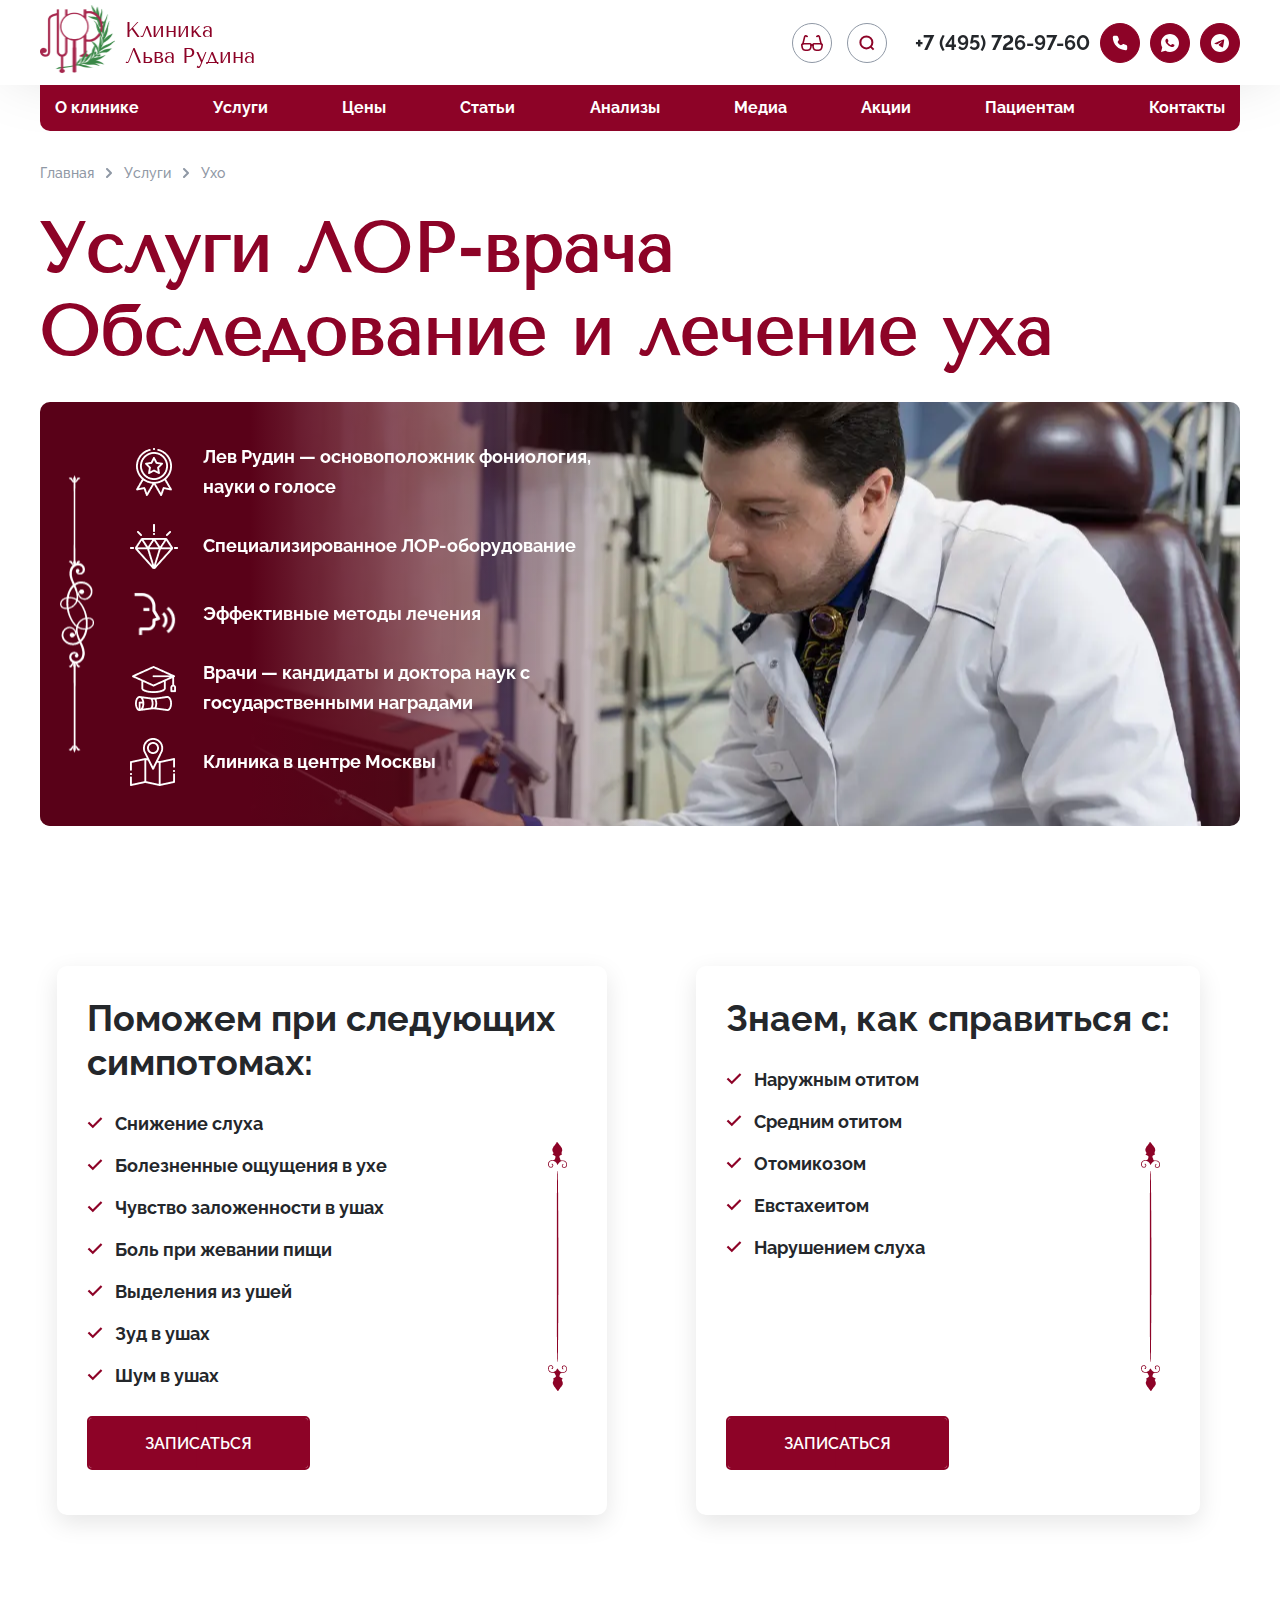
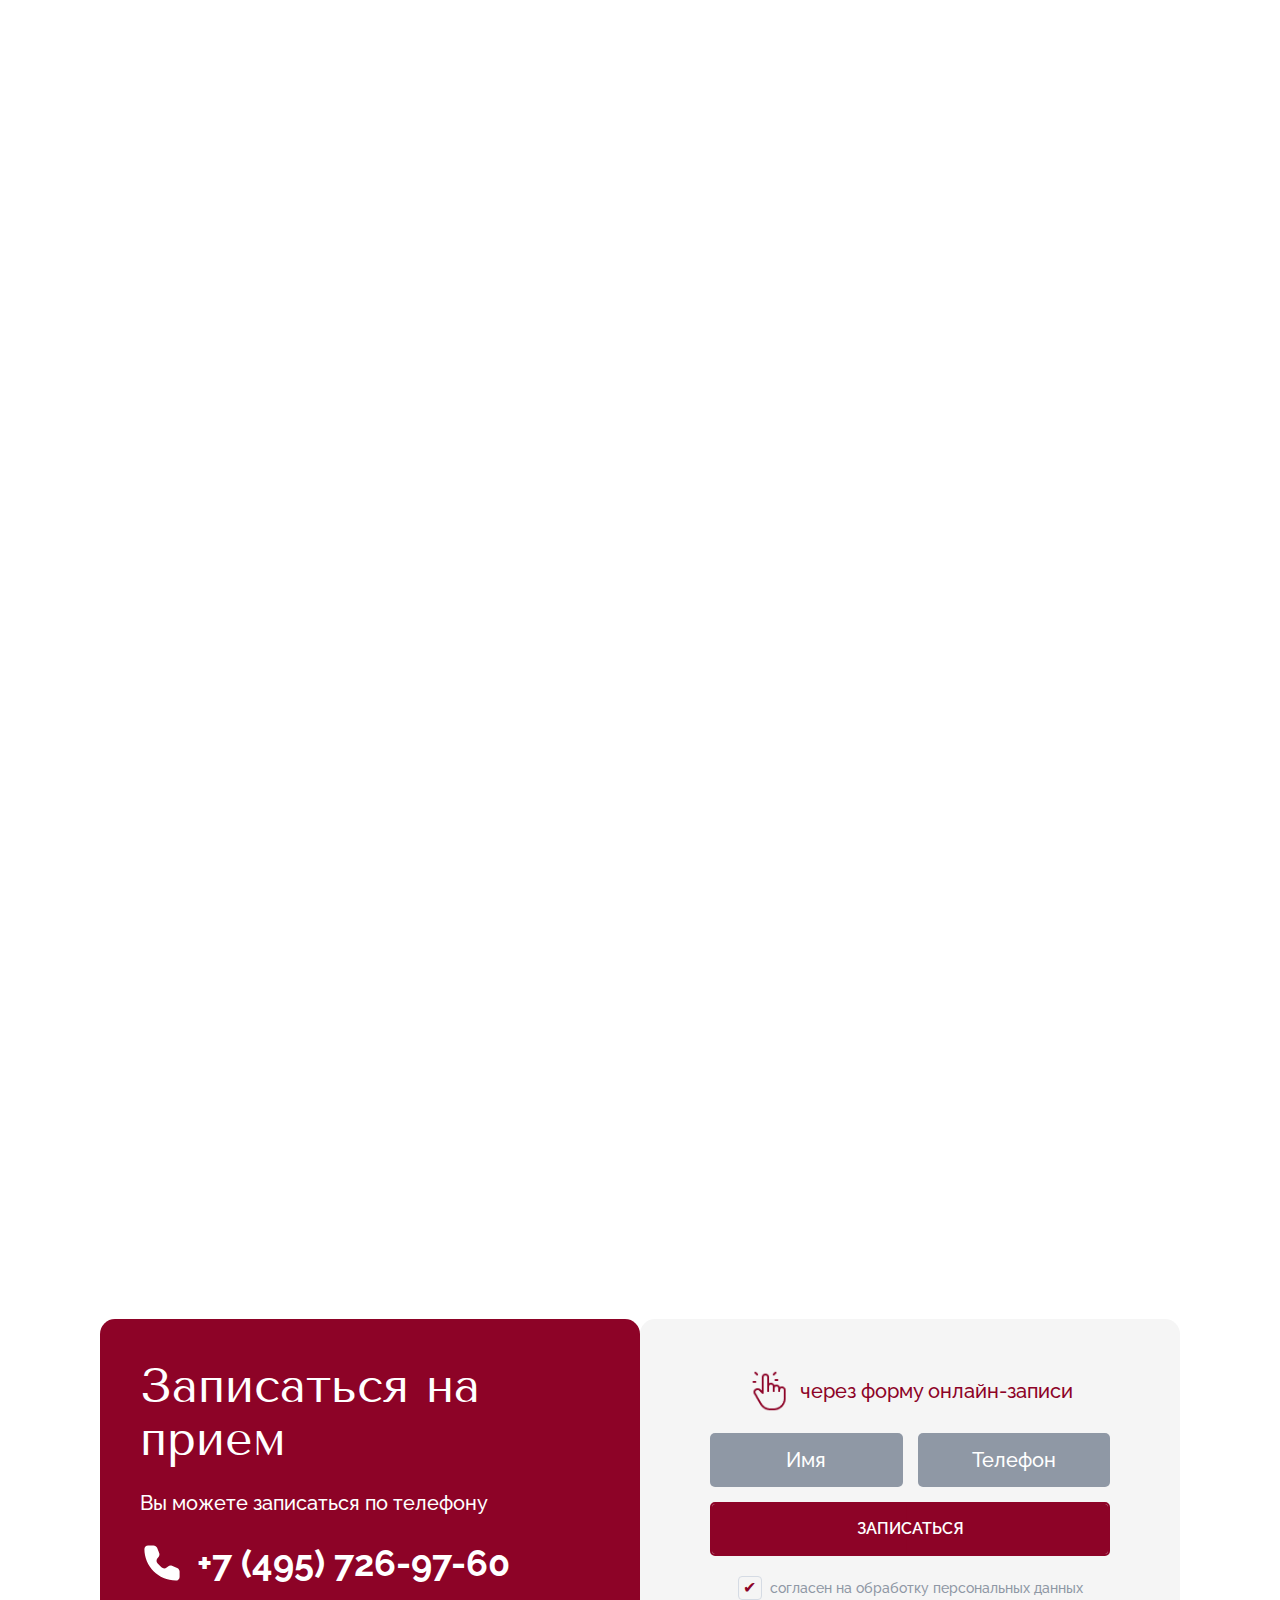
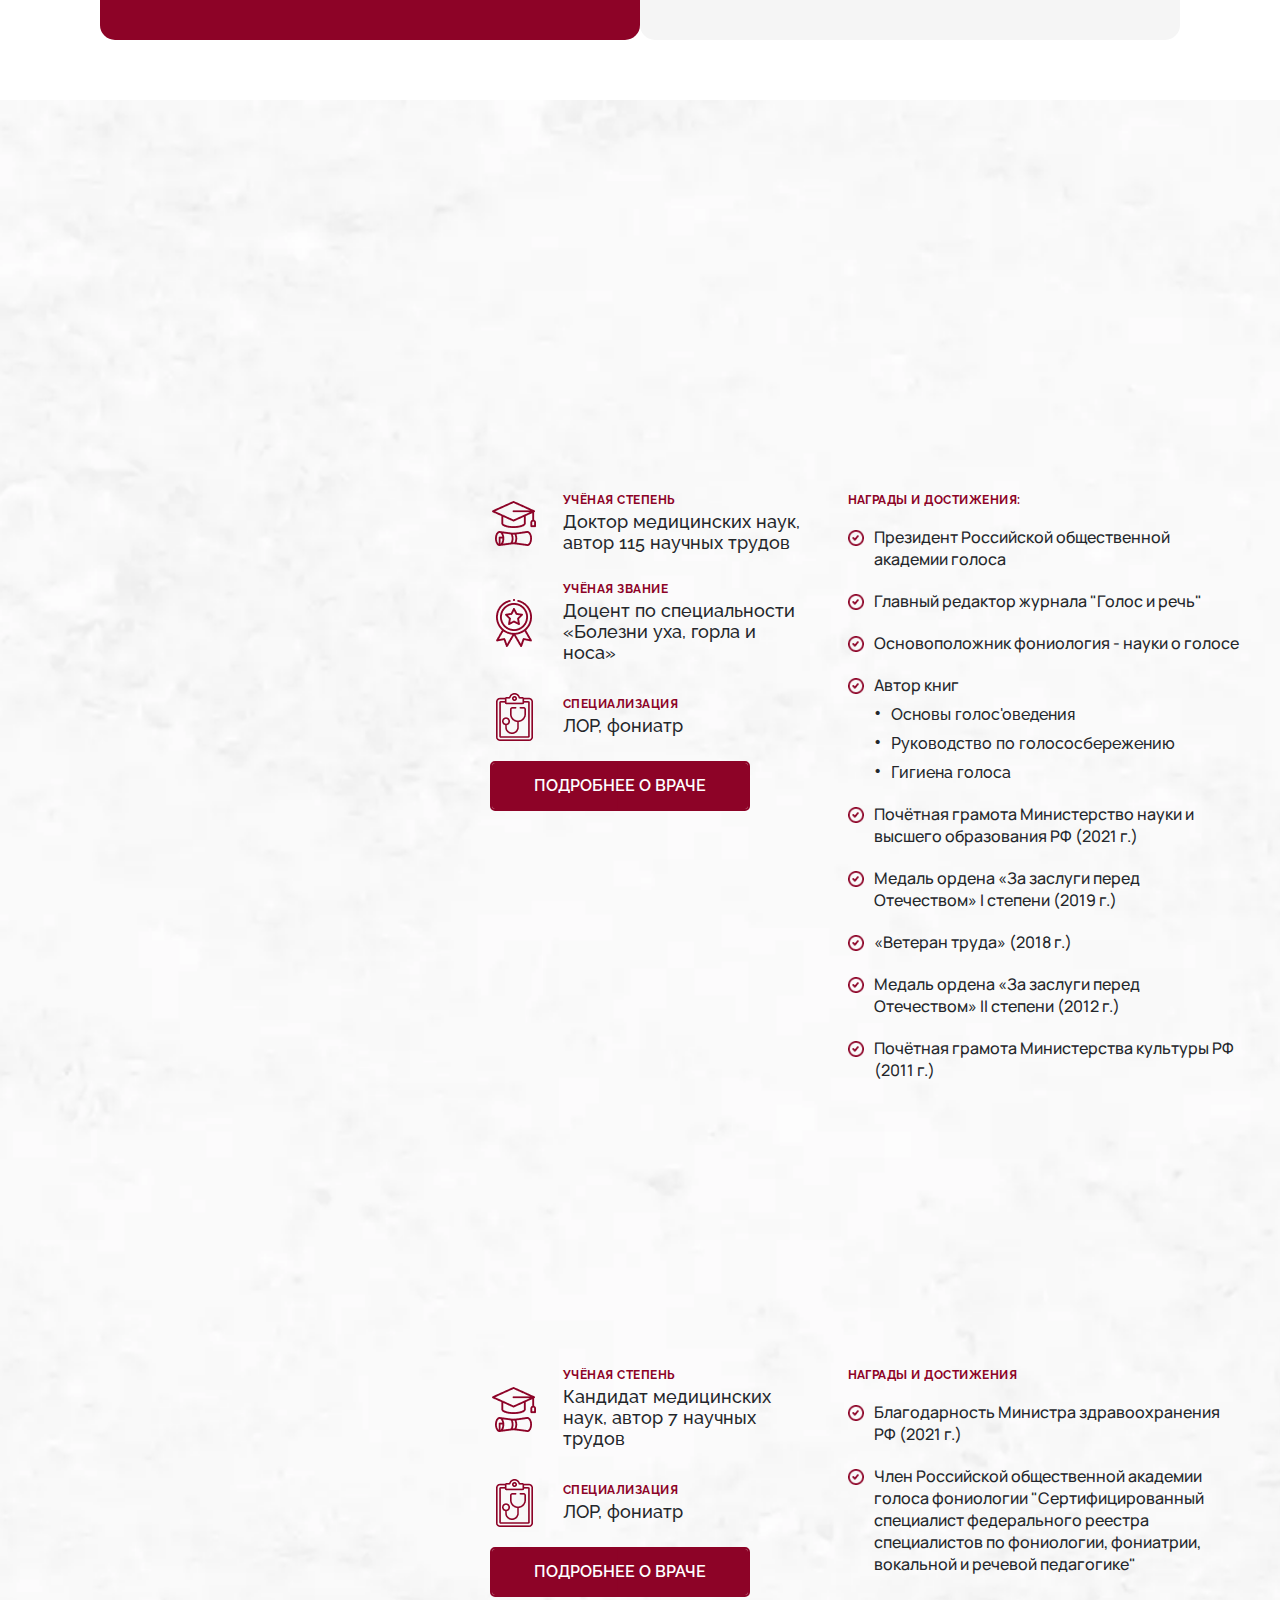
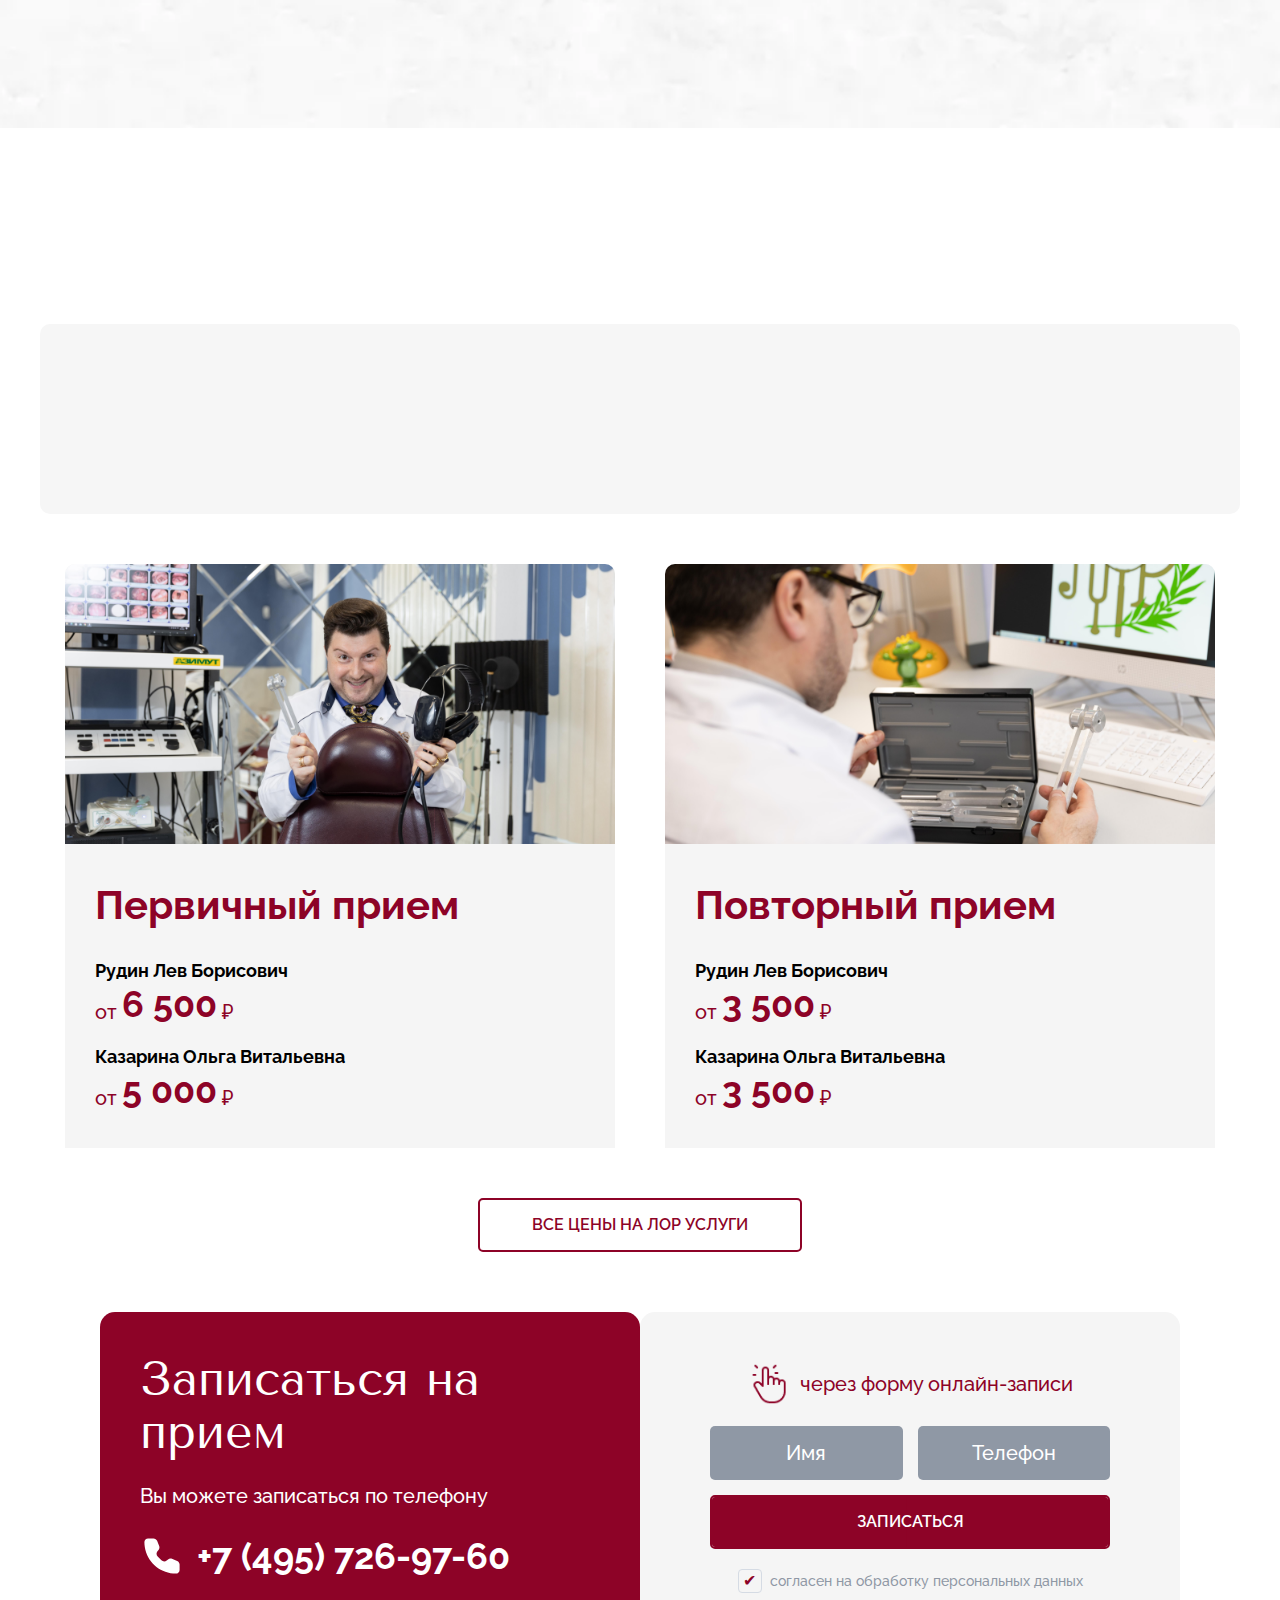
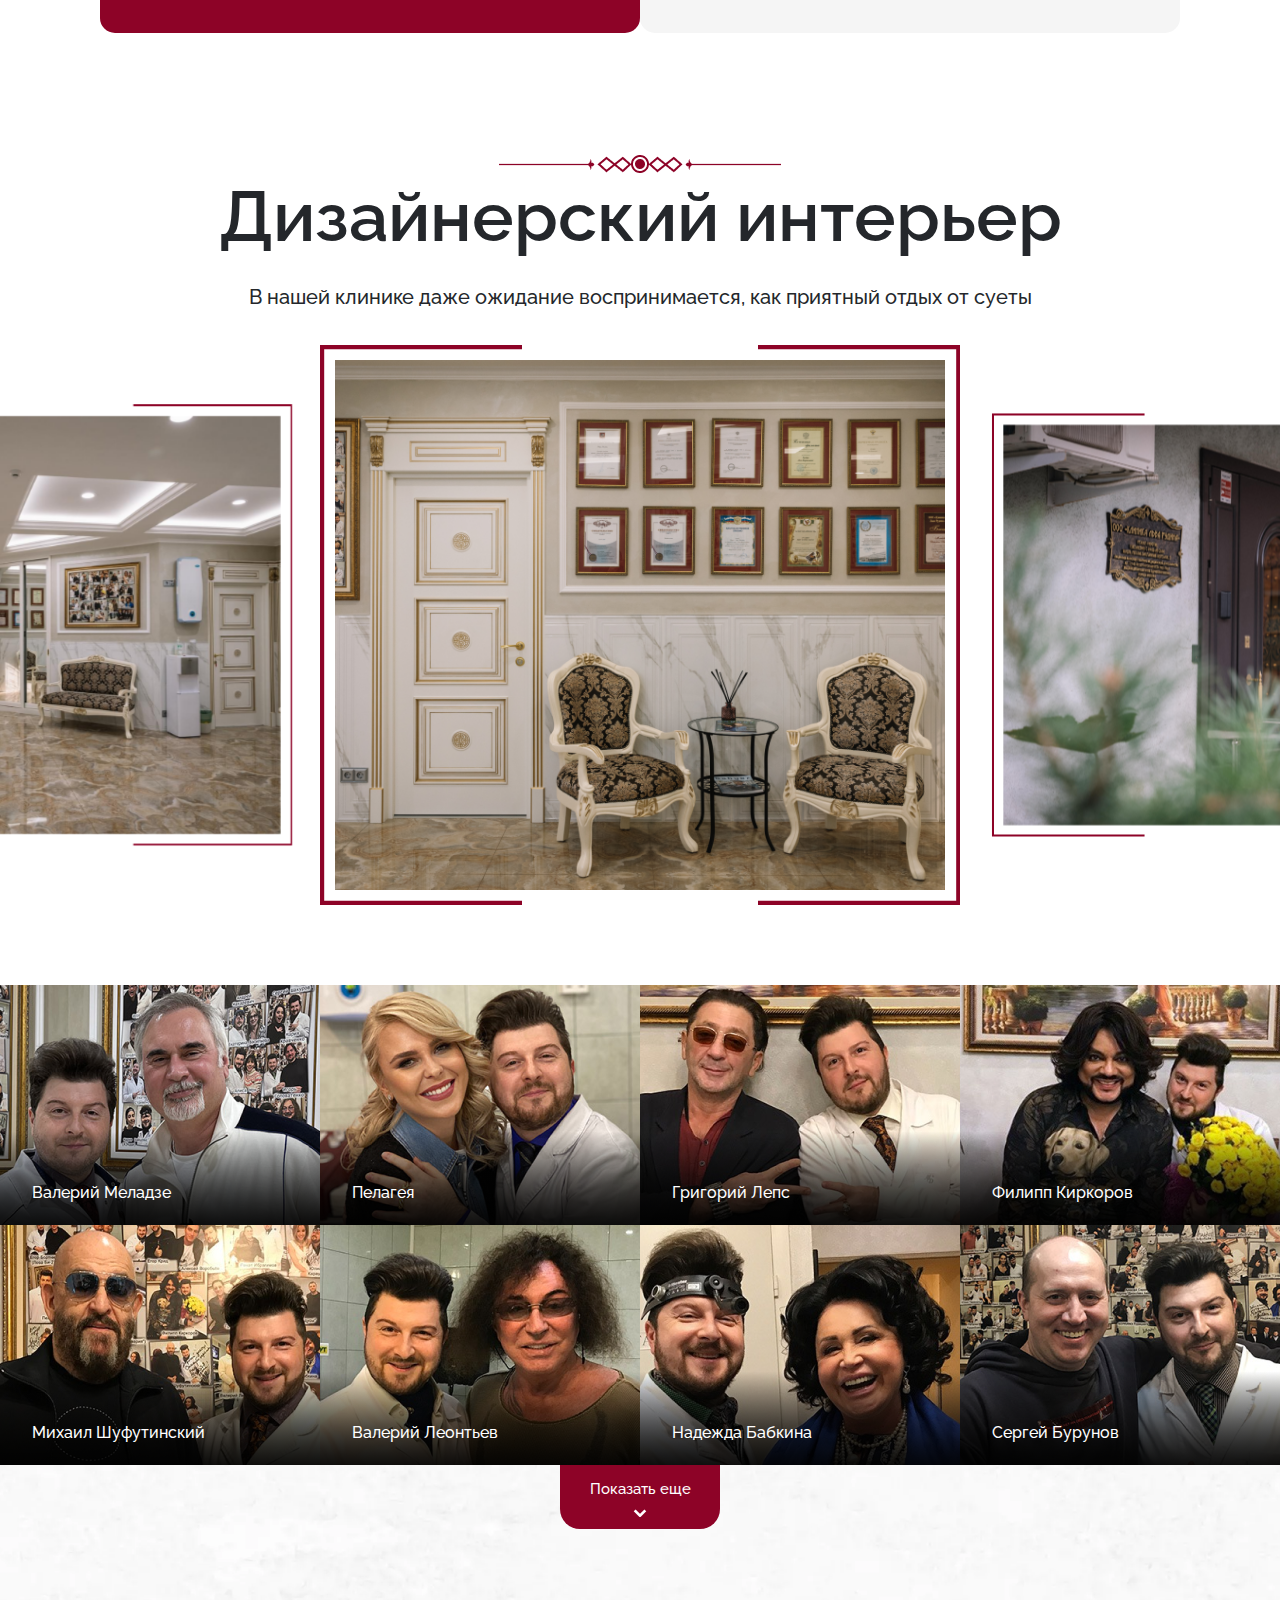
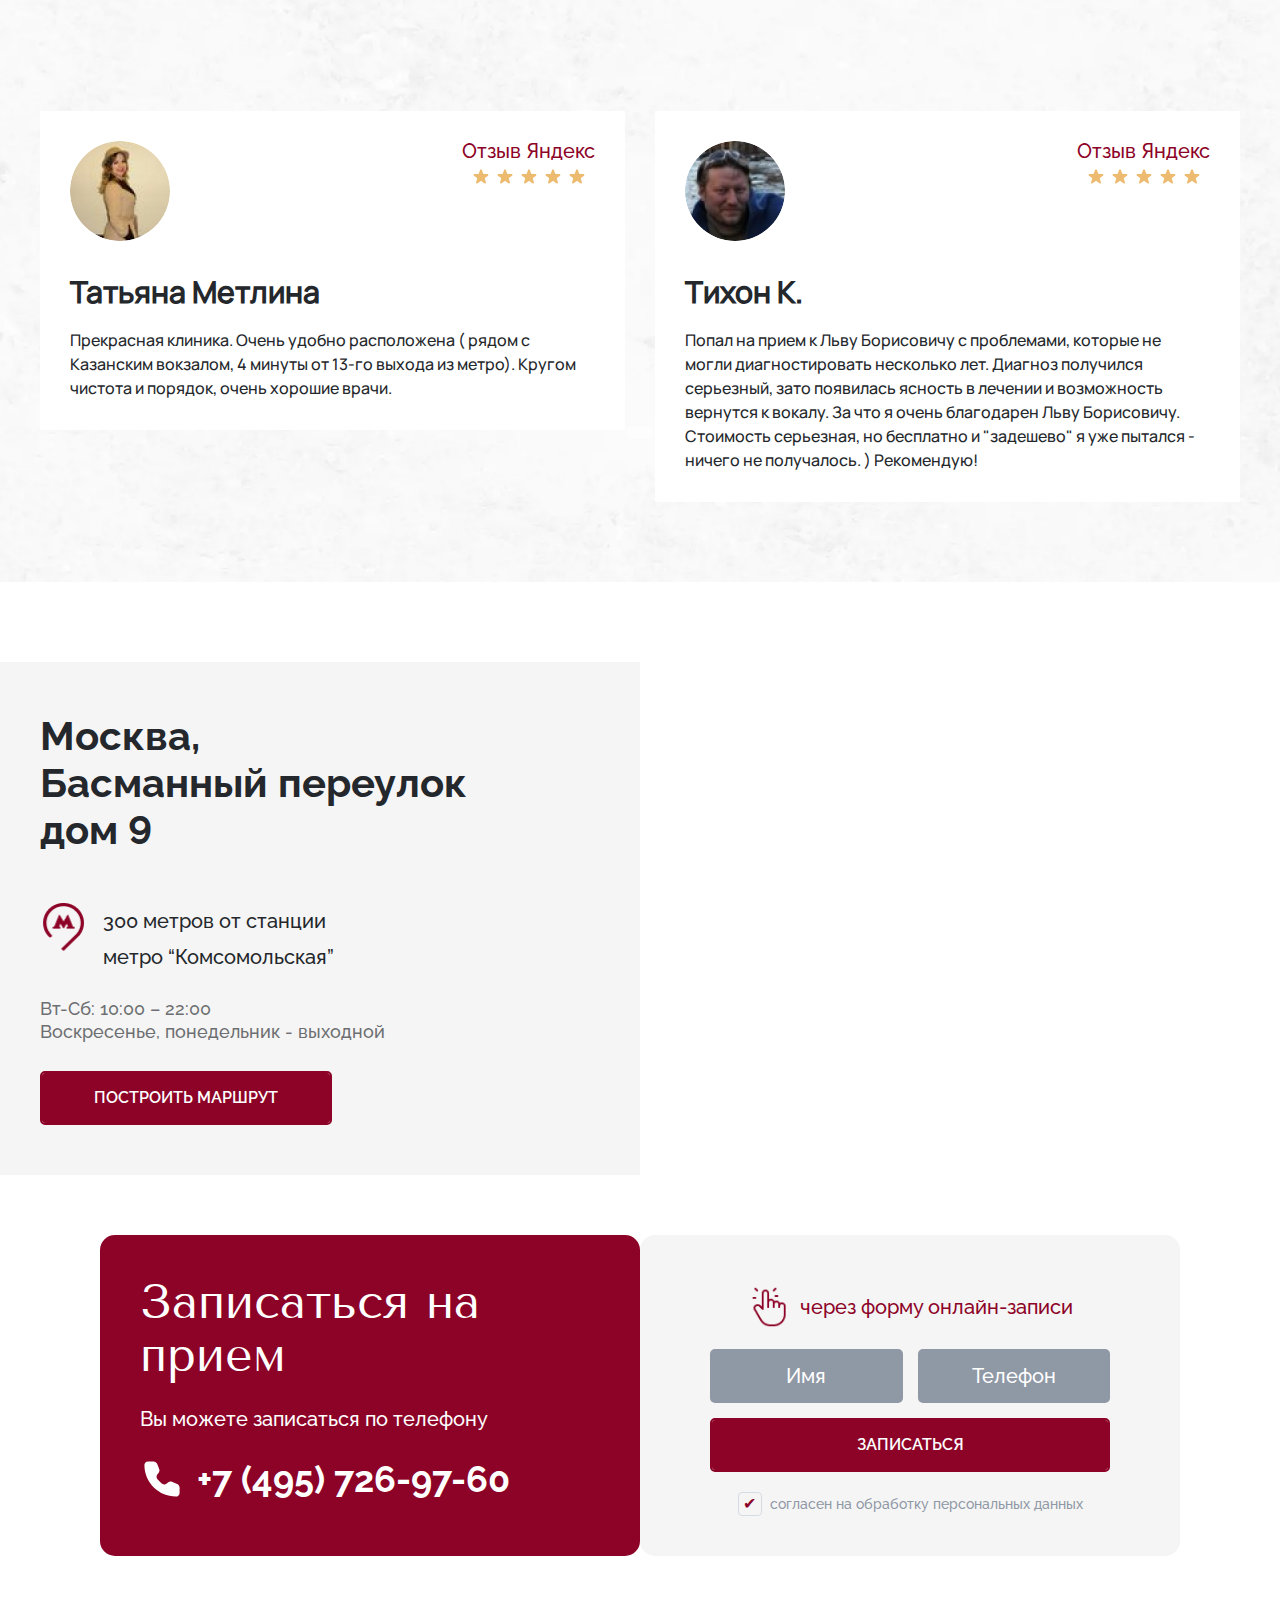
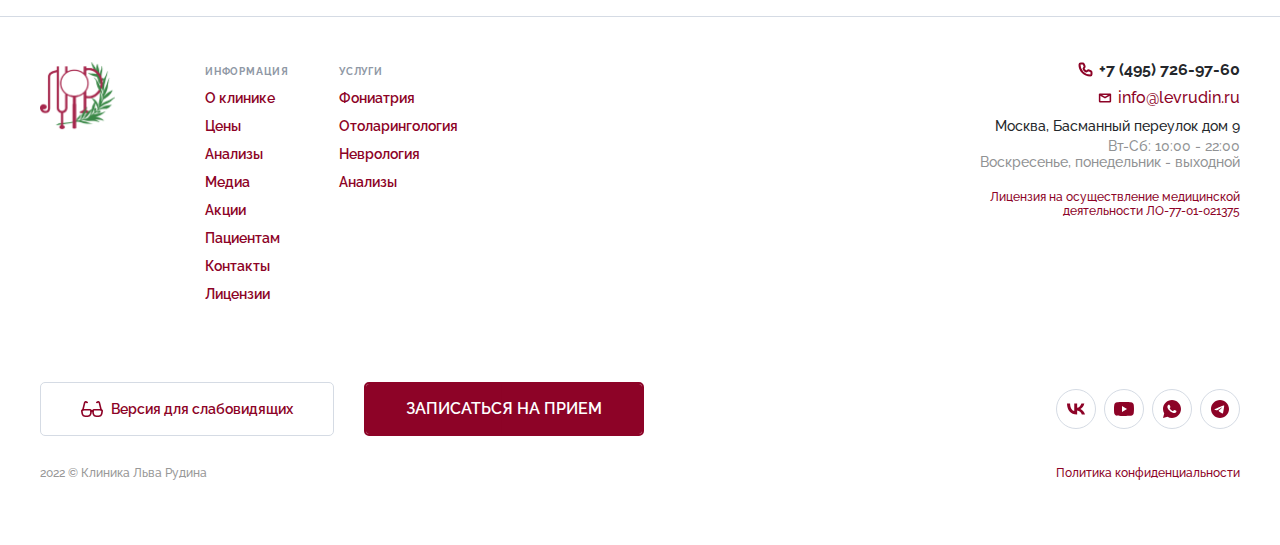
==== commit ec61425b: "9" ====
--- a/ear.html
+++ b/ear.html
@@ -6,8 +6,9 @@
 	<meta name="format-detection" content="telephone=no">
 	<meta name="viewport" content="width=device-width, initial-scale=1.0">
 	<link rel="shortcut icon" href="img/favicon/Gulp.svg">
-	<link rel="stylesheet" href="https://cdn.jsdelivr.net/npm/swiper@10/swiper-bundle.min.css?_v=20231011212714" />
-	<link rel="stylesheet" href="css/style.min.css?_v=20231011212714">
+	<link rel="stylesheet" href="https://cdn.jsdelivr.net/npm/swiper@10/swiper-bundle.min.css?_v=20231214183121" />
+	<link href="https://unpkg.com/aos@2.3.1/dist/aos.css?_v=20231214183121" rel="stylesheet">
+	<link rel="stylesheet" href="css/style.min.css?_v=20231214183121">
 </head>
 
 <body>
@@ -36,12 +37,12 @@
 			</nav>
 
 			<div class="header__content">
-				<a href="index.html" class="header__logo">
+				<a href="index.html" class="header__logo" data-aos="fade-down">
 					<img src="img/logo.png" alt="logo">
 					<span class="header__logo-text">Клиника<br> Льва Рудина</span>
 				</a>
 				<div class="header__content-controls">
-					<button class="header__visuallyImpaired header-controls-btn">
+					<button class="header__visuallyImpaired header-controls-btn" data-aos="zoom-in" data-aos-delay="100">
 						<svg class='icon'>
 							<use xlink:href='img/svg/sprite.svg#glasses'></use>
 						</svg>
@@ -56,21 +57,22 @@
 					</form>
 				</div>
 
-				<a href="tel:74957269760" class="header__tel">+7 (495) 726-97-60</a>
+				<a href="tel:74957269760" class="header__tel" data-aos="fade-down" data-aos-delay="200">+7 (495) 726-97-60</a>
 
 				<div class="header__messengers" data-da=".header__nav,767.98,first">
-					<button class="header__messengers_link modal-btn-active">
+					<button class="header__messengers_link modal-btn-active" data-aos="zoom-in" data-aos-delay="300">
 						<svg class='icon'>
 							<use xlink:href='img/svg/sprite.svg#tel'></use>
 						</svg>
 					</button>
-					<a href="" class="header__messengers_link">
+					<a href="https://wa.me/74957269760" class="header__messengers_link" data-aos="zoom-in" data-aos-delay="350"
+						target="_blank">
 						<svg xmlns="http://www.w3.org/2000/svg" viewBox="0 0 18 18" class="icon">
 							<path
 								d="M9.00001 0C13.9707 0 18 4.0293 18 8.99999C18 13.9707 13.9707 18 9.00001 18C7.40951 18.0026 5.847 17.5816 4.47301 16.7805L0.00361266 18L1.22041 13.5288C0.418596 12.1544 -0.00264454 10.5912 1.24922e-05 8.99999C1.24922e-05 4.0293 4.02931 0 9.00001 0ZM5.93281 4.77L5.75281 4.7772C5.63628 4.78429 5.52239 4.81491 5.41801 4.8672C5.32038 4.92248 5.23126 4.9916 5.15341 5.0724C5.04541 5.1741 4.98421 5.2623 4.91851 5.3478C4.58562 5.78061 4.40638 6.31198 4.40911 6.858C4.41091 7.299 4.52611 7.72829 4.70611 8.12969C5.07421 8.94149 5.67991 9.80099 6.47911 10.5975C6.67171 10.7892 6.86071 10.9818 7.06411 11.1609C8.05716 12.0352 9.24053 12.6657 10.5201 13.0023L11.0313 13.0806C11.1978 13.0896 11.3643 13.077 11.5317 13.0689C11.7938 13.0554 12.0498 12.9844 12.2814 12.861C12.3993 12.8003 12.5143 12.7342 12.6261 12.663C12.6261 12.663 12.6648 12.6378 12.7386 12.582C12.8601 12.492 12.9348 12.4281 13.0356 12.3228C13.1103 12.2454 13.1751 12.1545 13.2246 12.051C13.2948 11.9043 13.365 11.6244 13.3938 11.3913C13.4154 11.2131 13.4091 11.1159 13.4064 11.0556C13.4028 10.9593 13.3227 10.8594 13.2354 10.8171L12.7116 10.5822C12.7116 10.5822 11.9286 10.2411 11.4498 10.0233C11.3997 10.0014 11.346 9.98891 11.2914 9.98639C11.2298 9.98007 11.1676 9.987 11.1089 10.0067C11.0503 10.0264 10.9965 10.0585 10.9512 10.1007C10.9467 10.0989 10.8864 10.1502 10.2357 10.9386C10.1984 10.9888 10.1469 11.0267 10.0879 11.0475C10.0289 11.0684 9.96509 11.0712 9.90451 11.0556C9.84588 11.0399 9.78843 11.02 9.7326 10.9962C9.62101 10.9494 9.58231 10.9314 9.50581 10.899C8.98927 10.6736 8.51103 10.369 8.08831 9.99629C7.97491 9.89729 7.86961 9.78929 7.76161 9.68489C7.40754 9.3458 7.09896 8.9622 6.84361 8.54369L6.79051 8.45819C6.75237 8.40074 6.72153 8.33877 6.69871 8.27369C6.66451 8.14139 6.75361 8.03519 6.75361 8.03519C6.75361 8.03519 6.97231 7.79579 7.07401 7.66619C7.17301 7.54019 7.25671 7.4178 7.31071 7.3305C7.41691 7.1595 7.45021 6.984 7.39441 6.8481C7.14241 6.2325 6.88141 5.6196 6.61321 5.0112C6.56011 4.8906 6.40261 4.8042 6.25951 4.7871C6.21091 4.7817 6.16231 4.7763 6.11371 4.7727C5.99284 4.76669 5.87173 4.76789 5.75101 4.7763L5.93191 4.7691L5.93281 4.77Z" />
 						</svg>
 					</a>
-					<a href="" class="header__messengers_link">
+					<a href="" class="header__messengers_link" data-aos="zoom-in" data-aos-delay="400" target="_blank">
 						<svg xmlns="http://www.w3.org/2000/svg" viewBox="0 0 18 18" class="icon">
 							<path
 								d="M9 0C4.032 0 0 4.032 0 9C0 13.968 4.032 18 9 18C13.968 18 18 13.968 18 9C18 4.032 13.968 0 9 0ZM13.176 6.12C13.041 7.542 12.456 10.998 12.159 12.591C12.033 13.266 11.781 13.491 11.547 13.518C11.025 13.563 10.629 13.176 10.125 12.843C9.333 12.321 8.883 11.997 8.118 11.493C7.227 10.908 7.803 10.584 8.316 10.062C8.451 9.927 10.755 7.83 10.8 7.641C10.8063 7.61237 10.8054 7.58265 10.7976 7.55442C10.7897 7.52619 10.7751 7.5003 10.755 7.479C10.701 7.434 10.629 7.452 10.566 7.461C10.485 7.479 9.225 8.316 6.768 9.972C6.408 10.215 6.084 10.341 5.796 10.332C5.472 10.323 4.86 10.152 4.401 9.999C3.834 9.819 3.393 9.72 3.429 9.405C3.447 9.243 3.672 9.081 4.095 8.91C6.723 7.767 8.469 7.011 9.342 6.651C11.844 5.607 12.357 5.427 12.699 5.427C12.771 5.427 12.942 5.445 13.05 5.535C13.14 5.607 13.167 5.706 13.176 5.778C13.167 5.832 13.185 5.994 13.176 6.12Z" />
@@ -104,24 +106,28 @@
                 <a href="ear.html" class="path__link">Ухо</a>
               </li>
             </ul>
-            <h1 class="doctor__title h1">Услуги ЛОР-врача<br> Обследование и лечение уха</h1>
+            <h1 class="doctor__title h1" data-aos="fade-down">Услуги ЛОР-врача<br> Обследование и лечение уха</h1>
             <div class="doctor__content doctor-bg-3">
               <img src="img/icons/decor-4.png" alt="decor" class="decor">
               <ul class="doctor__list">
-                <li class="doctor__li">
+                <li class="doctor__li" data-aos="fade-right">
+                  <img src="img/icons/icon-white-2.png" alt="intro-list">
+                  <p>Лев Рудин — основоположник фониология, науки о голосе</p>
+                </li>
+                <li class="doctor__li" data-aos="fade-right" data-aos-delay="50">
+                  <img src="img/icons/icon-white-3.png" alt="intro-list">
+                  <p>Специализированное ЛОР-оборудование</p>
+                </li>
+                <li class="doctor__li" data-aos="fade-right" data-aos-delay="100">
+                  <img src="img/icons/icon-white-5.png" alt="intro-list">
+                  <p>Эффективные методы лечения</p>
+                </li>
+                <li class="doctor__li" data-aos="fade-right" data-aos-delay="150">
                   <img src="img/icons/icon-white-1.png" alt="intro-list">
-                  <p>Ведущие врачи-фониатры России</p>
+                  <p>Врачи — кандидаты и доктора наук
+                    с государственными наградами</p>
                 </li>
-                <li class="doctor__li">
-                  <img src="img/icons/icon-white-2.png" alt="intro-list">
-                  <p>Врачи — доктора и кандидаты наук с государственными наградами</p>
-                </li>
-                <li class="doctor__li">
-                  <img src="img/icons/icon-white-3.png" alt="intro-list">
-                  <p>Уникальное фониатрическое
-                    оборудование в России</p>
-                </li>
-                <li class="doctor__li">
+                <li class="doctor__li" data-aos="fade-right" data-aos-delay="200">
                   <img src="img/icons/icon-white-4.png" alt="intro-list">
                   <p>Клиника в центре Москвы</p>
                 </li>
@@ -142,13 +148,7 @@
                     <svg class='icon'>
                       <use xlink:href='img/svg/sprite.svg#check'></use>
                     </svg>
-                    <span>Нарушения слуха</span>
-                  </li>
-                  <li class="voice__card_li">
-                    <svg class='icon'>
-                      <use xlink:href='img/svg/sprite.svg#check'></use>
-                    </svg>
-                    <span>Шум в ушах</span>
+                    <span>Снижение слуха</span>
                   </li>
                   <li class="voice__card_li">
                     <svg class='icon'>
@@ -166,12 +166,6 @@
                     <svg class='icon'>
                       <use xlink:href='img/svg/sprite.svg#check'></use>
                     </svg>
-                    <span>Пульсация в ухе</span>
-                  </li>
-                  <li class="voice__card_li">
-                    <svg class='icon'>
-                      <use xlink:href='img/svg/sprite.svg#check'></use>
-                    </svg>
                     <span>Боль при жевании пищи</span>
                   </li>
                   <li class="voice__card_li">
@@ -180,9 +174,21 @@
                     </svg>
                     <span>Выделения из ушей</span>
                   </li>
+                  <li class="voice__card_li">
+                    <svg class='icon'>
+                      <use xlink:href='img/svg/sprite.svg#check'></use>
+                    </svg>
+                    <span>Зуд в ушах</span>
+                  </li>
+                  <li class="voice__card_li">
+                    <svg class='icon'>
+                      <use xlink:href='img/svg/sprite.svg#check'></use>
+                    </svg>
+                    <span>Шум в ушах</span>
+                  </li>
                   <img src="img/icons/decor-5.png" alt="decor" class="img-decor">
                 </ul>
-                <button class="voice__card_button button hover">Записаться</button>
+                <button class="voice__card_button modal-btn-active button hover">Записаться</button>
               </div>
               <div class="voice__card max-w-550">
                 <h4 class="voice__card_title">Знаем, как справиться с:</h4>
@@ -191,41 +197,35 @@
                     <svg class='icon'>
                       <use xlink:href='img/svg/sprite.svg#check'></use>
                     </svg>
-                    <span>Болезнью Меньера</span>
+                    <span>Наружным отитом</span>
                   </li>
                   <li class="voice__card_li">
                     <svg class='icon'>
                       <use xlink:href='img/svg/sprite.svg#check'></use>
                     </svg>
-                    <span>Отитом. Острым и хроническим</span>
+                    <span>Средним отитом</span>
                   </li>
                   <li class="voice__card_li">
                     <svg class='icon'>
                       <use xlink:href='img/svg/sprite.svg#check'></use>
                     </svg>
-                    <span>Гайморитом</span>
+                    <span>Отомикозом</span>
                   </li>
                   <li class="voice__card_li">
                     <svg class='icon'>
                       <use xlink:href='img/svg/sprite.svg#check'></use>
                     </svg>
-                    <span>Тугоухостью</span>
+                    <span>Евстахеитом</span>
                   </li>
                   <li class="voice__card_li">
                     <svg class='icon'>
                       <use xlink:href='img/svg/sprite.svg#check'></use>
                     </svg>
-                    <span>Нарушением вестибулярной функции.</span>
-                  </li>
-                  <li class="voice__card_li">
-                    <svg class='icon'>
-                      <use xlink:href='img/svg/sprite.svg#check'></use>
-                    </svg>
-                    <span>Грибковыми заболеваниями</span>
+                    <span>Нарушением слуха</span>
                   </li>
                   <img src="img/icons/decor-5.png" alt="decor" class="img-decor">
                 </ul>
-                <button class="voice__card_button button hover">Записаться</button>
+                <button class="voice__card_button modal-btn-active button hover">Записаться</button>
               </div>
             </div>
           </div>
@@ -235,7 +235,7 @@
       <section class="recovering section">
         <div class="recovering__container _container">
           <div class="recovering__body">
-            <h2 class="recovering__title h2">
+            <h2 class="recovering__title h2" data-aos="fade-down">
               <img src="img/icons/title-decor.png" alt="title-decor">
               С нами выздоравливают в 1.5 раза быстрее
             </h2>
@@ -243,9 +243,51 @@
             <div class="recovering__content">
               <img src="img/services-bg.png" alt="services-bg" class="recovering__bg img-decors bg-1">
               <img src="img/services-bg.png" alt="services-bg" class="recovering__bg img-decors bg-2">
-              <div class="recovering__item">
+              <div class="recovering__item" data-aos="fade-right">
                 <div class="recovering__item_wpImg">
-                  <img src="img/recovering-5.png" alt="recovering">
+                  <div class="recovering__item_swiper swiper">
+                    <div class="recovering__item_swiper-wrapper swiper-wrapper">
+                      <div class="recovering__item_swiper-slide swiper-slide">
+                        <img src="img/equipment-4.png" alt="equipment">
+                      </div>
+                      <div class="recovering__item_swiper-slide swiper-slide">
+                        <img src="img/equipment-1.png" alt="equipment">
+                      </div>
+                      <div class="recovering__item_swiper-slide swiper-slide">
+                        <img src="img/equipment-2.png" alt="equipment">
+                      </div>
+                      <div class="recovering__item_swiper-slide swiper-slide">
+                        <img src="img/equipment-3.png" alt="equipment">
+                      </div>
+                      <div class="recovering__item_swiper-slide swiper-slide">
+                        <img src="img/equipment-5.png" alt="equipment">
+                      </div>
+                      <div class="recovering__item_swiper-slide swiper-slide">
+                        <img src="img/equipment-7.jpg" alt="equipment">
+                      </div>
+                    </div>
+
+                    <div class="recovering__item_swiper-button recovering-swiper-button-prev">
+                      <svg xmlns="http://www.w3.org/2000/svg" viewBox="0 0 15 24">
+                        <path d="M13 2L3 12L13 22" stroke-linecap="round" />
+                      </svg>
+                    </div>
+                    <div class="recovering__item_swiper-button recovering-swiper-button-next">
+                      <svg xmlns="http://www.w3.org/2000/svg" viewBox="0 0 15 24">
+                        <path d="M2 2L12 12L2 22" stroke-linecap="round" />
+                      </svg>
+                    </div>
+                  </div>
+                  <div class="recovering__item_subSwiper swiper">
+                    <div class="swiper-wrapper">
+                      <div class="swiper-slide"><span>Аппарат для диагностики уха</span></div>
+                      <div class="swiper-slide"><span>Аппарат для диагностики гортани</span></div>
+                      <div class="swiper-slide"><span>Оборудование для выполнения ларингостробоскопии</span></div>
+                      <div class="swiper-slide"><span>Оборудование для выполнения ларингостробоскопии</span></div>
+                      <div class="swiper-slide"><span>Аппарат диагностики заболевания носа</span></div>
+                      <div class="swiper-slide"><span>Аппарат для диагностики гортани</span></div>
+                    </div>
+                  </div>
                 </div>
                 <div class="recovering__item_content">
                   <h4 class="recovering__item_title">Современное оборудование</h4>
@@ -253,17 +295,17 @@
                     необходимые обследования в рамках клиники без ожидания и очередей. </p>
                 </div>
               </div>
-              <div class="recovering__item">
+              <div class="recovering__item" data-aos="fade-right" data-aos-delay="50">
                 <div class="recovering__item_wpImg">
                   <img src="img/recovering-4.png" alt="recovering">
                 </div>
                 <div class="recovering__item_content">
                   <h4 class="recovering__item_title">Реальный опыт</h4>
                   <p class="recovering__item_text">Не тратим ваше время и деньги на ненужные анализы или излишнюю
-                    диагностику. Быстро и точно ставим диагноз, определяем эффективное лечение.</p>
-                </div>
-              </div>
-              <div class="recovering__item">
+                    диагностику. Быстро и точно ставим диагноз, а назначаем эффективное лечение.</p>
+                </div>
+              </div>
+              <div class="recovering__item" data-aos="fade-right" data-aos-delay="100">
                 <div class="recovering__item_wpImg">
                   <img src="img/recovering-2.png" alt="recovering">
                 </div>
@@ -321,14 +363,15 @@
       <section class="specialists section section-bg">
         <div class="specialists__container _container">
           <div class="specialists__body">
-            <h2 class="specialists__title h2">Опытные специалисты</h2>
+            <h2 class="specialists__title h2" data-aos="fade-down">Опытные специалисты</h2>
             <div class="specialists__content">
               <div class="specialists__specialist">
-                <div class="specialists__specialist_wpImg" data-da=".specialists__specialist_content,991.98,first">
+                <div class="specialists__specialist_wpImg" data-da=".specialists__specialist_content,991.98,first"
+                  data-aos="fade-right">
                   <img src="img/specialist-1.png" alt="Рудин Лев Борисович">
                 </div>
                 <div class="specialists__specialist_content">
-                  <h3 class="specialists__specialist_title">
+                  <h3 class="specialists__specialist_title" data-aos="fade-down" data-aos-delay="100">
                     <img src="img/icons/intro-decor.png" alt="intro-decor">
                     Рудин<br> Лев Борисович
                   </h3>
@@ -339,13 +382,13 @@
                           <img src="img/icons/intro-list-3.png" alt="icon">
                           <div class="specialists__specialist_item-content">
                             <span>Учёная степень</span>
-                            <p>Доктор медицинских наук</p>
+                            <p>Доктор медицинских наук, автор 115 научных трудов</p>
                           </div>
                         </li>
                         <li class="specialists__specialist_item-left">
                           <img src="img/icons/intro-list-2.png" alt="icon">
                           <div class="specialists__specialist_item-content">
-                            <span>Учёная степень</span>
+                            <span>Учёная звание</span>
                             <p>Доцент по специальности «Болезни уха, горла и носа»</p>
                           </div>
                         </li>
@@ -353,22 +396,43 @@
                           <img src="img/icons/intro-list-5.png" alt="icon">
                           <div class="specialists__specialist_item-content">
                             <span>специализация</span>
-                            <p>ЛОР, Фониатр</p>
+                            <p>ЛОР, фониатр</p>
                           </div>
                         </li>
                       </ul>
                       <a href="" class="specialists__specialist_button button hover">Подробнее о враче</a>
                     </div>
                     <div class="specialists__specialist_flex-column">
-                      <h6 class="specialists__specialist_list-title">Награды и почётные звания:</h6>
+                      <h6 class="specialists__specialist_list-title">Награды и достижения:</h6>
                       <ul class="specialists__specialist_list-right">
                         <li class="specialists__specialist_item-right">
                           <img src="img/icons/check.png" alt="check">
-                          <p>Почётная грамота Министерство науки и высшего образования РФ (2021 г.)</p>
+                          <p>Президент Российской общественной академии голоса</p>
                         </li>
                         <li class="specialists__specialist_item-right">
                           <img src="img/icons/check.png" alt="check">
-                          <p>Медаль ордена "За заслуги перед Отечеством" I степени (2019 г.)</p>
+                          <p>Главный редактор журнала "Голос и речь"</p>
+                        </li>
+                        <li class="specialists__specialist_item-right">
+                          <img src="img/icons/check.png" alt="check">
+                          <p>Основоположник фониология - науки о голосе</p>
+                        </li>
+                        <li class="specialists__specialist_item-right">
+                          <img src="img/icons/check.png" alt="check">
+                          <p>Автор книг</p>
+                          <ul class="specialists__specialist_subList">
+                            <li>Основы голос'оведения </li>
+                            <li>Руководство по голососбережению</li>
+                            <li>Гигиена голоса</li>
+                          </ul>
+                        </li>
+                        <li class="specialists__specialist_item-right">
+                          <img src="img/icons/check.png" alt="check">
+                          <p>Почётная грамота Министерство науки и высшего образования РФ (2021 г.)</p>
+                        </li>
+                        <li class="specialists__specialist_item-right">
+                          <img src="img/icons/check.png" alt="check">
+                          <p>Медаль ордена «За заслуги перед Отечеством» I степени (2019 г.)</p>
                         </li>
                         <li class="specialists__specialist_item-right">
                           <img src="img/icons/check.png" alt="check">
@@ -388,11 +452,12 @@
                 </div>
               </div>
               <div class="specialists__specialist">
-                <div class="specialists__specialist_wpImg" data-da=".specialist-content-2,991.98,first">
+                <div class="specialists__specialist_wpImg" data-da=".specialist-content-2,991.98,first"
+                  data-aos="fade-right">
                   <img src="img/specialist-2.png" alt="Казарина Ольга Витальевна ">
                 </div>
                 <div class="specialists__specialist_content specialist-content-2">
-                  <h3 class="specialists__specialist_title">
+                  <h3 class="specialists__specialist_title" data-aos="fade-down" data-aos-delay="100">
                     <img src="img/icons/intro-decor.png" alt="intro-decor">
                     Казарина<br> Ольга Витальевна
                   </h3>
@@ -410,20 +475,25 @@
                           <img src="img/icons/intro-list-5.png" alt="icon">
                           <div class="specialists__specialist_item-content">
                             <span>специализация</span>
-                            <p>ЛОР, Фониатр</p>
+                            <p>ЛОР, фониатр</p>
                           </div>
                         </li>
                       </ul>
                       <a href="" class="specialists__specialist_button button hover">Подробнее о враче</a>
                     </div>
                     <div class="specialists__specialist_flex-column">
-                      <h6 class="specialists__specialist_list-title">Награды и почётные звания:</h6>
+                      <h6 class="specialists__specialist_list-title">Награды и достижения</h6>
                       <ul class="specialists__specialist_list-right">
                         <li class="specialists__specialist_item-right">
                           <img src="img/icons/check.png" alt="check">
                           <p>Благодарность Министра здравоохранения РФ (2021 г.)</p>
                         </li>
-                        <img src="img/gramota.png" alt="грамота" class="img-awards">
+                        <li class="specialists__specialist_item-right">
+                          <img src="img/icons/check.png" alt="check">
+                          <p>Член Российской общественной академии голоса фониологии "Сертифицированный специалист
+                            федерального реестра специалистов по фониологии, фониатрии, вокальной и речевой
+                            педагогике"</p>
+                        </li>
                       </ul>
                     </div>
                   </div>
@@ -436,22 +506,22 @@
 
       <section class="prices section">
         <div class="prices__container _container">
-          <h2 class="prices__title h2">
+          <h2 class="prices__title h2" data-aos="fade-down">
             <img src="img/icons/title-decor.png" alt="title-decor">
             Цены
           </h2>
           <div class="prices__body">
 
             <ul class="prices__ul">
-              <li class="prices__li">
+              <li class="prices__li" data-aos="flip-up">
                 <img src="img/icons/icon-1.png" alt="icon">
                 <p>В приоритете результат, а не количество посещений</p>
               </li>
-              <li class="prices__li">
+              <li class="prices__li" data-aos="flip-up" data-aos-delay="50">
                 <img src="img/icons/icon-2.png" alt="icon">
                 <p>Назначаем только необходимые процедуры</p>
               </li>
-              <li class="prices__li">
+              <li class="prices__li" data-aos="flip-up" data-aos-delay="100">
                 <img src="img/icons/icon-3.png" alt="icon">
                 <p>Используем самые современные методы диагностики и лечения</p>
               </li>
@@ -460,43 +530,31 @@
             <div class="prices__content">
               <div class="prices__card">
                 <div class="prices__card_wpImg">
-                  <img src="img/prices-1.jpg" alt="prices-img">
+                  <img src="img/LIM_3305 (1).jpg" alt="prices-img">
                 </div>
                 <div class="prices__card_content">
                   <h4 class="prices__card_title">Первичный прием</h4>
-                  <div class="prices__card_wpText">
-                    <p class="prices__card_text">Осмотр на основе жалоб. Обычно проходит без использования специального
-                      оборудования.</p>
-                    <p class="prices__card_text">При необходимости проводится дополнительная аппаратная диагностика.
-                      Могут
-                      быть назначены анализы. Все процедуры проходят в клинике в день приема.</p>
-                  </div>
+
                   <div class="prices__card_bottom">
                     <span class="prices__card_name">Рудин Лев Борисович</span>
-                    <span class="prices__card_price"><b>5 500</b>₽</span>
+                    <span class="prices__card_price">от<b>6 500</b>₽</span>
                     <span class="prices__card_name">Казарина Ольга Витальевна</span>
-                    <span class="prices__card_price"><b>4 500</b>₽</span>
+                    <span class="prices__card_price">от<b>5 000</b>₽</span>
                   </div>
                 </div>
               </div>
               <div class="prices__card">
                 <div class="prices__card_wpImg">
-                  <img src="img/prices-5.jpg" alt="prices-img">
+                  <img src="img/LIM_3692.jpg" alt="prices-img">
                 </div>
                 <div class="prices__card_content">
                   <h4 class="prices__card_title">Повторный прием</h4>
-                  <div class="prices__card_wpText">
-                    <p class="prices__card_text">Рекомендации и корректировки по лечению.
-                      Как на основе результатов анализов, так и в результате повторного осмотра после начала лечения.
-                    </p>
-                    <p class="prices__card_text">Могут быть проведены дополнительные диагностические процедуры, лечебные
-                      манипуляции.</p>
-                  </div>
+
                   <div class="prices__card_bottom">
                     <span class="prices__card_name">Рудин Лев Борисович</span>
-                    <span class="prices__card_price"><b>3 000</b>₽</span>
+                    <span class="prices__card_price">от<b>3 500</b>₽</span>
                     <span class="prices__card_name">Казарина Ольга Витальевна</span>
-                    <span class="prices__card_price"><b>3 500 </b>₽</span>
+                    <span class="prices__card_price">от<b>3 500 </b>₽</span>
                   </div>
                 </div>
               </div>
@@ -547,20 +605,105 @@
         </div>
       </section>
 
-      <!-- Слайдер -->
+      <section class="interior section">
+        <div class="interior__body">
+          <h2 class="interior__title h2">
+            <img src="img/icons/title-decor.png" alt="interior">
+            Дизайнерский интерьер
+          </h2>
+          <p class="interior__subtitle">В нашей клинике даже ожидание воспринимается, как приятный отдых от суеты</p>
+          <div class="interior__slider swiper">
+            <div class="interior__slider-wrapper swiper-wrapper">
+              <div class="interior__slider-slide swiper-slide">
+                <svg xmlns="http://www.w3.org/2000/svg" viewBox="0 0 193 534" class="icon left">
+                  <path d="M193 533H1L1 1L193 1" />
+                </svg>
+                <a class="interior__slider-button" href="img/interior-1.png" data-fslightbox="gallery"></a>
+                <img src="img/interior-1.png" alt="interior" class="interior__slider-img">
+                <svg xmlns="http://www.w3.org/2000/svg" viewBox="0 0 193 534" class="icon right">
+                  <path d="M0 533H192V1H0" />
+                </svg>
+              </div>
+              <div class="interior__slider-slide swiper-slide">
+                <svg xmlns="http://www.w3.org/2000/svg" viewBox="0 0 193 534" class="icon left">
+                  <path d="M193 533H1L1 1L193 1" />
+                </svg>
+                <a class="interior__slider-button" href="img/interior-2.jpg" data-fslightbox="gallery"></a>
+                <img src="img/interior-2.jpg" alt="interior" class="interior__slider-img">
+                <svg xmlns="http://www.w3.org/2000/svg" viewBox="0 0 193 534" class="icon right">
+                  <path d="M0 533H192V1H0" />
+                </svg>
+              </div>
+              <div class="interior__slider-slide swiper-slide">
+                <svg xmlns="http://www.w3.org/2000/svg" viewBox="0 0 193 534" class="icon left">
+                  <path d="M193 533H1L1 1L193 1" />
+                </svg>
+                <a class="interior__slider-button" href="img/interior-3.jpg" data-fslightbox="gallery"></a>
+                <img src="img/interior-3.jpg" alt="interior" class="interior__slider-img">
+                <svg xmlns="http://www.w3.org/2000/svg" viewBox="0 0 193 534" class="icon right">
+                  <path d="M0 533H192V1H0" />
+                </svg>
+              </div>
+              <div class="interior__slider-slide swiper-slide">
+                <svg xmlns="http://www.w3.org/2000/svg" viewBox="0 0 193 534" class="icon left">
+                  <path d="M193 533H1L1 1L193 1" />
+                </svg>
+                <a class="interior__slider-button" href="img/interior-4.jpg" data-fslightbox="gallery"></a>
+                <img src="img/interior-4.jpg" alt="interior" class="interior__slider-img">
+                <svg xmlns="http://www.w3.org/2000/svg" viewBox="0 0 193 534" class="icon right">
+                  <path d="M0 533H192V1H0" />
+                </svg>
+              </div>
+              <div class="interior__slider-slide swiper-slide">
+                <svg xmlns="http://www.w3.org/2000/svg" viewBox="0 0 193 534" class="icon left">
+                  <path d="M193 533H1L1 1L193 1" />
+                </svg>
+                <a class="interior__slider-button" href="img/interior-5.jpg" data-fslightbox="gallery"></a>
+                <img src="img/interior-5.jpg" alt="interior" class="interior__slider-img">
+                <svg xmlns="http://www.w3.org/2000/svg" viewBox="0 0 193 534" class="icon right">
+                  <path d="M0 533H192V1H0" />
+                </svg>
+              </div>
+              <div class="interior__slider-slide swiper-slide">
+                <svg xmlns="http://www.w3.org/2000/svg" viewBox="0 0 193 534" class="icon left">
+                  <path d="M193 533H1L1 1L193 1" />
+                </svg>
+                <a class="interior__slider-button" href="img/interior-6.jpg" data-fslightbox="gallery"></a>
+                <img src="img/interior-6.jpg" alt="interior" class="interior__slider-img">
+                <svg xmlns="http://www.w3.org/2000/svg" viewBox="0 0 193 534" class="icon right">
+                  <path d="M0 533H192V1H0" />
+                </svg>
+              </div>
+              <div class="interior__slider-slide swiper-slide">
+                <svg xmlns="http://www.w3.org/2000/svg" viewBox="0 0 193 534" class="icon left">
+                  <path d="M193 533H1L1 1L193 1" />
+                </svg>
+                <a class="interior__slider-button" href="img/interior-7.jpg" data-fslightbox="gallery"></a>
+                <img src="img/interior-7.jpg" alt="interior" class="interior__slider-img">
+                <svg xmlns="http://www.w3.org/2000/svg" viewBox="0 0 193 534" class="icon right">
+                  <path d="M0 533H192V1H0" />
+                </svg>
+              </div>
+              <div class="interior__slider-slide swiper-slide">
+                <svg xmlns="http://www.w3.org/2000/svg" viewBox="0 0 193 534" class="icon left">
+                  <path d="M193 533H1L1 1L193 1" />
+                </svg>
+                <a class="interior__slider-button" href="img/interior-8.jpg" data-fslightbox="gallery"></a>
+                <img src="img/interior-8.jpg" alt="interior" class="interior__slider-img">
+                <svg xmlns="http://www.w3.org/2000/svg" viewBox="0 0 193 534" class="icon right">
+                  <path d="M0 533H192V1H0" />
+                </svg>
+              </div>
+            </div>
+          </div>
+        </div>
+      </section>
 
       <section class="gallery">
         <div class="gallery__container _container">
           <div class="gallery__body">
-            <h2 class="gallery__title h2">
-              <img src="img/icons/title-decor.png" alt="title-decor">
-              Помогаем настоящим мастерам голоса
-            </h2>
-            <p class="gallery__subtitle">Под нашим наблюдением находятся звезды оперы, эстрады, театра и кино, известные
-              предприниматели,
-              телеведущие, ученые, педагоги и не публичные люди.</p>
             <div class="gallery__content">
-              <a class="gallery__tile" data-fslightbox="gallery" href="img/gallery-1.png">
+              <a class="gallery__tile" href="img/gallery-1.png">
                 <img src="img/gallery-1.png" alt="gallery">
                 <span class="gallery__tile-name">Валерий Меладзе</span>
                 <div class="gallery__tile-zoom">
@@ -569,7 +712,7 @@
                   </svg>
                 </div>
               </a>
-              <a class="gallery__tile" data-fslightbox="gallery" href="img/gallery-2.png">
+              <a class="gallery__tile" href="img/gallery-2.png">
                 <img src="img/gallery-2.png" alt="gallery">
                 <span class="gallery__tile-name">Пелагея</span>
                 <div class="gallery__tile-zoom">
@@ -578,7 +721,7 @@
                   </svg>
                 </div>
               </a>
-              <a class="gallery__tile" data-fslightbox="gallery" href="img/gallery-3.png">
+              <a class="gallery__tile" href="img/gallery-3.png">
                 <img src="img/gallery-3.png" alt="gallery">
                 <span class="gallery__tile-name">Григорий Лепс</span>
                 <div class="gallery__tile-zoom">
@@ -587,7 +730,7 @@
                   </svg>
                 </div>
               </a>
-              <a class="gallery__tile" data-fslightbox="gallery" href="img/gallery-4.png">
+              <a class="gallery__tile" href="img/gallery-4.png">
                 <img src="img/gallery-4.png" alt="gallery">
                 <span class="gallery__tile-name">Филипп Киркоров</span>
                 <div class="gallery__tile-zoom">
@@ -596,7 +739,7 @@
                   </svg>
                 </div>
               </a>
-              <a class="gallery__tile" data-fslightbox="gallery" href="img/gallery-5.png">
+              <a class="gallery__tile" href="img/gallery-5.png">
                 <img src="img/gallery-5.png" alt="gallery">
                 <span class="gallery__tile-name">Михаил Шуфутинский</span>
                 <div class="gallery__tile-zoom">
@@ -605,7 +748,7 @@
                   </svg>
                 </div>
               </a>
-              <a class="gallery__tile" data-fslightbox="gallery" href="img/gallery-6.png">
+              <a class="gallery__tile" href="img/gallery-6.png">
                 <img src="img/gallery-6.png" alt="gallery">
                 <span class="gallery__tile-name">Валерий Леонтьев</span>
                 <div class="gallery__tile-zoom">
@@ -614,7 +757,7 @@
                   </svg>
                 </div>
               </a>
-              <a class="gallery__tile" data-fslightbox="gallery" href="img/gallery-7.png">
+              <a class="gallery__tile" href="img/gallery-7.png">
                 <img src="img/gallery-7.png" alt="gallery">
                 <span class="gallery__tile-name">Надежда Бабкина</span>
                 <div class="gallery__tile-zoom">
@@ -623,25 +766,7 @@
                   </svg>
                 </div>
               </a>
-              <a class="gallery__tile" data-fslightbox="gallery" href="img/gallery-8.png">
-                <img src="img/gallery-8.png" alt="gallery">
-                <span class="gallery__tile-name">Ренат Ибрагимов</span>
-                <div class="gallery__tile-zoom">
-                  <svg class='icon'>
-                    <use xlink:href='img/svg/sprite.svg#zoom'></use>
-                  </svg>
-                </div>
-              </a>
-              <a class="gallery__tile" data-fslightbox="gallery" href="img/gallery-9.png">
-                <img src="img/gallery-9.png" alt="gallery">
-                <span class="gallery__tile-name">Юлия Паршута</span>
-                <div class="gallery__tile-zoom">
-                  <svg class='icon'>
-                    <use xlink:href='img/svg/sprite.svg#zoom'></use>
-                  </svg>
-                </div>
-              </a>
-              <a class="gallery__tile" data-fslightbox="gallery" href="img/gallery-10.png">
+              <a class="gallery__tile" href="img/gallery-10.png">
                 <img src="img/gallery-10.png" alt="gallery">
                 <span class="gallery__tile-name">Сергей Бурунов</span>
                 <div class="gallery__tile-zoom">
@@ -650,45 +775,72 @@
                   </svg>
                 </div>
               </a>
-              <a class="gallery__tile" data-fslightbox="gallery" href="img/gallery-1.png">
-                <img src="img/gallery-1.png" alt="gallery">
-                <span class="gallery__tile-name">Валерий Меладзе</span>
-                <div class="gallery__tile-zoom">
-                  <svg class='icon'>
-                    <use xlink:href='img/svg/sprite.svg#zoom'></use>
-                  </svg>
-                </div>
-              </a>
-              <a class="gallery__tile" data-fslightbox="gallery" href="img/gallery-2.png">
-                <img src="img/gallery-2.png" alt="gallery">
-                <span class="gallery__tile-name">Пелагея</span>
-                <div class="gallery__tile-zoom">
-                  <svg class='icon'>
-                    <use xlink:href='img/svg/sprite.svg#zoom'></use>
-                  </svg>
-                </div>
-              </a>
-              <a class="gallery__tile" data-fslightbox="gallery" href="img/gallery-3.png">
-                <img src="img/gallery-3.png" alt="gallery">
-                <span class="gallery__tile-name">Григорий Лепс</span>
-                <div class="gallery__tile-zoom">
-                  <svg class='icon'>
-                    <use xlink:href='img/svg/sprite.svg#zoom'></use>
-                  </svg>
-                </div>
-              </a>
-              <a class="gallery__tile" data-fslightbox="gallery" href="img/gallery-4.png">
-                <img src="img/gallery-4.png" alt="gallery">
-                <span class="gallery__tile-name">Филипп Киркоров</span>
-                <div class="gallery__tile-zoom">
-                  <svg class='icon'>
-                    <use xlink:href='img/svg/sprite.svg#zoom'></use>
-                  </svg>
-                </div>
-              </a>
-              <a class="gallery__tile" data-fslightbox="gallery" href="img/gallery-5.png">
-                <img src="img/gallery-5.png" alt="gallery">
-                <span class="gallery__tile-name">Михаил Шуфутинский</span>
+              <a class="gallery__tile" href="img/gallery-11.jpg">
+                <img src="img/gallery-11.jpg" alt="gallery">
+                <span class="gallery__tile-name">Владимир Машков</span>
+                <div class="gallery__tile-zoom">
+                  <svg class='icon'>
+                    <use xlink:href='img/svg/sprite.svg#zoom'></use>
+                  </svg>
+                </div>
+              </a>
+              <a class="gallery__tile" href="img/gallery-12.jpg">
+                <img src="img/gallery-12.jpg" alt="gallery">
+                <span class="gallery__tile-name">Игорь Николаев</span>
+                <div class="gallery__tile-zoom">
+                  <svg class='icon'>
+                    <use xlink:href='img/svg/sprite.svg#zoom'></use>
+                  </svg>
+                </div>
+              </a>
+              <a class="gallery__tile" href="img/gallery-13.jpg">
+                <img src="img/gallery-13.jpg" alt="gallery">
+                <span class="gallery__tile-name">Нонна Гришаева</span>
+                <div class="gallery__tile-zoom">
+                  <svg class='icon'>
+                    <use xlink:href='img/svg/sprite.svg#zoom'></use>
+                  </svg>
+                </div>
+              </a>
+              <a class="gallery__tile" href="img/gallery-16.jpg">
+                <img src="img/gallery-16.jpg" alt="gallery">
+                <span class="gallery__tile-name">Олег Меньшиков</span>
+                <div class="gallery__tile-zoom">
+                  <svg class='icon'>
+                    <use xlink:href='img/svg/sprite.svg#zoom'></use>
+                  </svg>
+                </div>
+              </a>
+              <a class="gallery__tile" href="img/image-11-12-23-03-14.jpg">
+                <img src="img/image-11-12-23-03-14.jpg" alt="gallery">
+                <span class="gallery__tile-name">Олег Газманов</span>
+                <div class="gallery__tile-zoom">
+                  <svg class='icon'>
+                    <use xlink:href='img/svg/sprite.svg#zoom'></use>
+                  </svg>
+                </div>
+              </a>
+              <a class="gallery__tile" href="img/image-11-12-23-03-14.jpg">
+                <img src="img/image-11-12-23-03-14-1.jpg" alt="gallery">
+                <span class="gallery__tile-name">Ильдар Абдразаков</span>
+                <div class="gallery__tile-zoom">
+                  <svg class='icon'>
+                    <use xlink:href='img/svg/sprite.svg#zoom'></use>
+                  </svg>
+                </div>
+              </a>
+              <a class="gallery__tile" href="img/image-11-12-23-03-14-2.jpg">
+                <img src="img/image-11-12-23-03-14-2.jpg" alt="gallery">
+                <span class="gallery__tile-name">Владимир Кристовский</span>
+                <div class="gallery__tile-zoom">
+                  <svg class='icon'>
+                    <use xlink:href='img/svg/sprite.svg#zoom'></use>
+                  </svg>
+                </div>
+              </a>
+              <a class="gallery__tile" href="img/image-11-12-23-03-14-3.jpg">
+                <img src="img/image-11-12-23-03-14-3.jpg" alt="gallery">
+                <span class="gallery__tile-name">Екатерина Стриженова</span>
                 <div class="gallery__tile-zoom">
                   <svg class='icon'>
                     <use xlink:href='img/svg/sprite.svg#zoom'></use>
@@ -710,9 +862,9 @@
       <section class="reviews section section-bg padding-top-120">
         <div class="reviews__container _container">
           <div class="reviews__body">
-            <h2 class="reviews__title h2">
+            <h2 class="reviews__title h2" data-aos="fade-down">
               <img src="img/icons/title-decor.png" alt="title-decor">
-              Реальные отзывы клиентов
+              Отзывы пациентов
             </h2>
             <div class="reviews__content">
               <div class="reviews__feedback">
@@ -808,30 +960,30 @@
 
       <section class="map section">
         <div class="map__container">
-          <h2 class="map__title h2">
-            <img src="img/icons/title-decor.png" alt="title-decor">
-            Вы всегда легко к нам доберетесь
-          </h2>
           <div class="map__body">
             <div class="map__content">
               <div class="map__wpText">
                 <img src="img/icons/decor-3.png" alt="decor" class="decor">
-                <span class="span">Наш адрес:</span>
                 <address class="map__address">Москва,<br> Басманный переулок<br> дом 9</address>
                 <div class="map__address-info">
                   <img src="img/icons/metro.png" alt="metro">
-                  <span>300м от станции метро
-                    “Комсомольская”</span>
+                  <span>300 метров от станции метро “Комсомольская”</span>
                 </div>
                 <ul class="map__schedule">
-                  <li>Пн-Сб: 10:00 – 22:00</li>
-                  <li>Воскресенье: Под запись </li>
+                  <li>Вт-Сб: 10:00 – 22:00</li>
+                  <li>Воскресенье, понедельник - выходной</li>
                 </ul>
+                <a href="https://yandex.ru/maps/?rtext=~55.77141719006554,37.66014611838522"
+                  class="map__button button hover" target="_blank">Построить маршрут</a>
               </div>
             </div>
 
             <div class="map__yandex">
-              <img src="img/map.png" alt="map">
+              <!-- <img src="img/map.png" alt="map"> -->
+              <div id="map" class="yandex-mapper">
+                <script type="text/javascript" charset="utf-8" async
+                  src="https://api-maps.yandex.ru/services/constructor/1.0/js/?um=constructor%3A8cde998a4ff33b60fbc91853509499b95c0408c4ca67b87ef399293d64700e59&amp;width=100%25&amp;height=500&amp;lang=ru_RU&amp;scroll=true&_v=20231214183121"></script>
+              </div>
             </div>
           </div>
         </div>
@@ -890,25 +1042,28 @@
 							<span>Информация</span>
 						</li>
 						<li class="footer__li">
-							<a href="" class="footer__link">О клинике</a>
-						</li>
-						<li class="footer__li">
-							<a href="" class="footer__link">Цены</a>
-						</li>
-						<li class="footer__li">
-							<a href="" class="footer__link">Анализы</a>
-						</li>
-						<li class="footer__li">
-							<a href="" class="footer__link">Медиа</a>
-						</li>
-						<li class="footer__li">
-							<a href="" class="footer__link">Акции</a>
-						</li>
-						<li class="footer__li">
-							<a href="" class="footer__link">Пациентам</a>
-						</li>
-						<li class="footer__li">
-							<a href="" class="footer__link">Контакты</a>
+							<a href="#" class="footer__link">О клинике</a>
+						</li>
+						<li class="footer__li">
+							<a href="#" class="footer__link">Цены</a>
+						</li>
+						<li class="footer__li">
+							<a href="#" class="footer__link">Анализы</a>
+						</li>
+						<li class="footer__li">
+							<a href="#" class="footer__link">Медиа</a>
+						</li>
+						<li class="footer__li">
+							<a href="#" class="footer__link">Акции</a>
+						</li>
+						<li class="footer__li">
+							<a href="#" class="footer__link">Пациентам</a>
+						</li>
+						<li class="footer__li">
+							<a href="#" class="footer__link">Контакты</a>
+						</li>
+						<li class="footer__li">
+							<a href="#" class="footer__link">Лицензии</a>
 						</li>
 					</ul>
 					<ul class="footer__list">
@@ -916,25 +1071,16 @@
 							<span>Услуги</span>
 						</li>
 						<li class="footer__li">
-							<a href="" class="footer__link">Фониатрия</a>
-						</li>
-						<li class="footer__li">
-							<a href="" class="footer__link">Отоларингология</a>
-						</li>
-						<li class="footer__li">
-							<a href="" class="footer__link">Терапия</a>
-						</li>
-						<li class="footer__li">
-							<a href="" class="footer__link">Эндокринология</a>
-						</li>
-						<li class="footer__li">
-							<a href="" class="footer__link">УЗИ</a>
-						</li>
-						<li class="footer__li">
-							<a href="" class="footer__link">Неврология</a>
-						</li>
-						<li class="footer__li">
-							<a href="" class="footer__link">Анализы </a>
+							<a href="#" class="footer__link">Фониатрия</a>
+						</li>
+						<li class="footer__li">
+							<a href="#" class="footer__link">Отоларингология</a>
+						</li>
+						<li class="footer__li">
+							<a href="#" class="footer__link">Неврология</a>
+						</li>
+						<li class="footer__li">
+							<a href="#" class="footer__link">Анализы</a>
 						</li>
 					</ul>
 				</nav>
@@ -957,7 +1103,8 @@
 						<span>info@levrudin.ru</span>
 					</a>
 					<address class="footer__address">Москва, Басманный переулок дом 9</address>
-					<span class="footer__schedule">Пн-Сб: 10:00 - 22:00, Вс: под запись</span>
+					<span class="footer__schedule">Вт-Сб: 10:00 - 22:00<br>Воскресенье, понедельник - выходной</span>
+					<span class="footer__license-span">Лицензия на осуществление медицинской деятельности ЛО-77-01-021375</span>
 				</div>
 			</div>
 
@@ -969,12 +1116,12 @@
 						</svg>
 						<span>Версия для слабовидящих</span>
 					</button>
-					<button class="footer__button button hover">Записаться на прием</button>
+					<button class="footer__button modal-btn-active button hover">Записаться на прием</button>
 				</div>
 
 				<ul class="footer__messengers">
 					<li class="footer__messengers_li">
-						<a href="" class="footer__messengers_link">
+						<a href="https://vk.com/klinikarudina" class="footer__messengers_link" target="_blank">
 							<svg xmlns="http://www.w3.org/2000/svg" width="18" height="12" viewBox="0 0 18 12" class="icon">
 								<path
 									d="M9.80387 11.5C3.65397 11.5 0.146159 7.37087 0 0.5H3.08057C3.18176 5.54304 5.45284 7.67918 7.25172 8.11962V0.5H10.1524V4.84935C11.9288 4.66216 13.7951 2.68018 14.4247 0.5H17.3254C17.0882 1.6307 16.6152 2.7013 15.9362 3.64482C15.2572 4.58835 14.3867 5.3845 13.3791 5.98348C14.5038 6.53079 15.4972 7.30546 16.2937 8.25637C17.0902 9.20728 17.6718 10.3128 18 11.5H14.807C14.5124 10.4688 13.9135 9.54578 13.0855 8.84651C12.2575 8.14723 11.2372 7.70286 10.1524 7.56907V11.5H9.80387Z" />
@@ -982,15 +1129,17 @@
 						</a>
 					</li>
 					<li class="footer__messengers_li">
-						<a href="" class="footer__messengers_link">
-							<svg xmlns="http://www.w3.org/2000/svg" width="20" height="14" viewBox="0 0 20 14" class="icon">
+						<a href="https://www.youtube.com/channel/UC9zuH4VhPOiOHFZSpaeE1Fw" class="footer__messengers_link"
+							target="_blank">
+							<svg xmlns="http://www.w3.org/2000/svg" width="20" height="14" viewBox="0 0 20 14" class="icon"
+								target="_blank">
 								<path fill-rule="evenodd" clip-rule="evenodd"
 									d="M17.8252 0.428213C18.6819 0.658872 19.3574 1.33407 19.5879 2.19065C20.0164 3.75522 19.9999 7.01648 19.9999 7.01648C19.9999 7.01648 19.9999 10.2611 19.5881 11.8258C19.3574 12.6823 18.682 13.3576 17.8252 13.5881C16.2602 14 9.99996 14 9.99996 14C9.99996 14 3.75609 14 2.17467 13.5718C1.3179 13.3411 0.642545 12.6658 0.411833 11.8094C0 10.2611 0 7 0 7C0 7 0 3.75522 0.411833 2.19065C0.642392 1.33422 1.33438 0.642396 2.17452 0.41189C3.73961 0 9.99981 0 9.99981 0C9.99981 0 16.2602 0 17.8252 0.428213ZM13 7L8 10V4L13 7Z" />
 							</svg>
 						</a>
 					</li>
 					<li class="footer__messengers_li">
-						<a href="" class="footer__messengers_link">
+						<a href="https://wa.me/74957269760" class="footer__messengers_link" target="_blank">
 							<svg xmlns="http://www.w3.org/2000/svg" width="18" height="18" viewBox="0 0 18 18" class="icon">
 								<path
 									d="M9.00001 0C13.9707 0 18 4.0293 18 8.99999C18 13.9707 13.9707 18 9.00001 18C7.40951 18.0026 5.847 17.5816 4.47301 16.7805L0.00361266 18L1.22041 13.5288C0.418596 12.1544 -0.00264454 10.5912 1.24922e-05 8.99999C1.24922e-05 4.0293 4.02931 0 9.00001 0ZM5.93281 4.77L5.75281 4.7772C5.63628 4.78429 5.52239 4.81491 5.41801 4.8672C5.32038 4.92248 5.23126 4.9916 5.15341 5.0724C5.04541 5.1741 4.98421 5.2623 4.91851 5.3478C4.58562 5.78061 4.40638 6.31198 4.40911 6.858C4.41091 7.299 4.52611 7.72829 4.70611 8.12969C5.07421 8.94149 5.67991 9.80099 6.47911 10.5975C6.67171 10.7892 6.86071 10.9818 7.06411 11.1609C8.05716 12.0352 9.24053 12.6657 10.5201 13.0023L11.0313 13.0806C11.1978 13.0896 11.3643 13.077 11.5317 13.0689C11.7938 13.0554 12.0498 12.9844 12.2814 12.861C12.3993 12.8003 12.5143 12.7342 12.6261 12.663C12.6261 12.663 12.6648 12.6378 12.7386 12.582C12.8601 12.492 12.9348 12.4281 13.0356 12.3228C13.1103 12.2454 13.1751 12.1545 13.2246 12.051C13.2948 11.9043 13.365 11.6244 13.3938 11.3913C13.4154 11.2131 13.4091 11.1159 13.4064 11.0556C13.4028 10.9593 13.3227 10.8594 13.2354 10.8171L12.7116 10.5822C12.7116 10.5822 11.9286 10.2411 11.4498 10.0233C11.3997 10.0014 11.346 9.98891 11.2914 9.98639C11.2298 9.98007 11.1676 9.987 11.1089 10.0067C11.0503 10.0264 10.9965 10.0585 10.9512 10.1007C10.9467 10.0989 10.8864 10.1502 10.2357 10.9386C10.1984 10.9888 10.1469 11.0267 10.0879 11.0475C10.0289 11.0684 9.96509 11.0712 9.90451 11.0556C9.84588 11.0399 9.78843 11.02 9.7326 10.9962C9.62101 10.9494 9.58231 10.9314 9.50581 10.899C8.98927 10.6736 8.51103 10.369 8.08831 9.99629C7.97491 9.89729 7.86961 9.78929 7.76161 9.68489C7.40754 9.3458 7.09896 8.9622 6.84361 8.54369L6.79051 8.45819C6.75237 8.40074 6.72153 8.33877 6.69871 8.27369C6.66451 8.14139 6.75361 8.03519 6.75361 8.03519C6.75361 8.03519 6.97231 7.79579 7.07401 7.66619C7.17301 7.54019 7.25671 7.4178 7.31071 7.3305C7.41691 7.1595 7.45021 6.984 7.39441 6.8481C7.14241 6.2325 6.88141 5.6196 6.61321 5.0112C6.56011 4.8906 6.40261 4.8042 6.25951 4.7871C6.21091 4.7817 6.16231 4.7763 6.11371 4.7727C5.99284 4.76669 5.87173 4.76789 5.75101 4.7763L5.93191 4.7691L5.93281 4.77Z">
@@ -999,7 +1148,7 @@
 						</a>
 					</li>
 					<li class="footer__messengers_li">
-						<a href="" class="footer__messengers_link">
+						<a href="" class="footer__messengers_link" target="_blank">
 							<svg xmlns="http://www.w3.org/2000/svg" width="18" height="18" viewBox="0 0 18 18" class="icon">
 								<path
 									d="M9 0C4.032 0 0 4.032 0 9C0 13.968 4.032 18 9 18C13.968 18 18 13.968 18 9C18 4.032 13.968 0 9 0ZM13.176 6.12C13.041 7.542 12.456 10.998 12.159 12.591C12.033 13.266 11.781 13.491 11.547 13.518C11.025 13.563 10.629 13.176 10.125 12.843C9.333 12.321 8.883 11.997 8.118 11.493C7.227 10.908 7.803 10.584 8.316 10.062C8.451 9.927 10.755 7.83 10.8 7.641C10.8063 7.61237 10.8054 7.58265 10.7976 7.55442C10.7897 7.52619 10.7751 7.5003 10.755 7.479C10.701 7.434 10.629 7.452 10.566 7.461C10.485 7.479 9.225 8.316 6.768 9.972C6.408 10.215 6.084 10.341 5.796 10.332C5.472 10.323 4.86 10.152 4.401 9.999C3.834 9.819 3.393 9.72 3.429 9.405C3.447 9.243 3.672 9.081 4.095 8.91C6.723 7.767 8.469 7.011 9.342 6.651C11.844 5.607 12.357 5.427 12.699 5.427C12.771 5.427 12.942 5.445 13.05 5.535C13.14 5.607 13.167 5.706 13.176 5.778C13.167 5.832 13.185 5.994 13.176 6.12Z">
@@ -1018,7 +1167,7 @@
 	</div>
 </footer>
   </div>
-	<div class="modal modal-record">
+  <div class="modal modal-record">
 	<div class="modal__content">
 		<div class="modal__body">
 			<form class="record__form form-record" data-form="record">
@@ -1048,9 +1197,24 @@
 		</div>
 	</div>
 </div>
-  <script src="https://cdn.jsdelivr.net/npm/swiper@10/swiper-bundle.min.js?_v=20231011212714"></script>
-<script src="assets/libs/fslightbox.js?_v=20231011212714"></script>
-<script src="js/app.min.js?_v=20231011212714"></script>
+
+<div class="modal modal-video">
+	<div class="modal__content">
+		<div class="modal__body">
+			<video class="video" preload="metadata" controls>
+				<source src="" type="video/mp4">
+			</video>
+		</div>
+		<div class="modal__close">
+			<span></span>
+			<span></span>
+		</div>
+	</div>
+</div>
+  <script src="https://cdn.jsdelivr.net/npm/swiper@10/swiper-bundle.min.js?_v=20231214183121"></script>
+<script src="https://unpkg.com/aos@2.3.1/dist/aos.js?_v=20231214183121"></script>
+<script src="assets/libs/fslightbox.js?_v=20231214183121"></script>
+<script src="js/app.min.js?_v=20231214183121"></script>
 </body>
 
 </html>--- a/css/style.min.css
+++ b/css/style.min.css
@@ -1 +1 @@
-@charset "UTF-8";@font-face{font-family:Manrope;font-display:swap;src:url(../fonts/Manrope-Medium.woff2) format("woff2"),url(../fonts/Manrope-Medium.woff) format("woff");font-weight:500;font-style:normal}@font-face{font-family:PlayfairDisplay;font-display:swap;src:url(../fonts/PlayfairDisplay-Bold.woff2) format("woff2"),url(../fonts/PlayfairDisplay-Bold.woff) format("woff");font-weight:700;font-style:normal}@font-face{font-family:Raleway;font-display:swap;src:url(../fonts/Raleway-Medium.woff2) format("woff2"),url(../fonts/Raleway-Medium.woff) format("woff");font-weight:500;font-style:normal}@font-face{font-family:Raleway;font-display:swap;src:url(../fonts/Raleway-Regular.woff2) format("woff2"),url(../fonts/Raleway-Regular.woff) format("woff");font-weight:400;font-style:normal}@font-face{font-family:Raleway;font-display:swap;src:url(../fonts/Raleway-SemiBold.woff2) format("woff2"),url(../fonts/Raleway-SemiBold.woff) format("woff");font-weight:600;font-style:normal}@font-face{font-family:Raleway;font-display:swap;src:url(../fonts/Raleway-Bold.woff2) format("woff2"),url(../fonts/Raleway-Bold.woff) format("woff");font-weight:700;font-style:normal}@font-face{font-family:TenorSans;font-display:swap;src:url(../fonts/TenorSans-Regular.woff2) format("woff2"),url(../fonts/TenorSans-Regular.woff) format("woff");font-weight:400;font-style:normal}*{padding:0;margin:0;border:0}*,:after,:before{-webkit-box-sizing:border-box;box-sizing:border-box}:active,:focus{outline:0}a:active,a:focus{outline:0}aside,footer,header,nav,section{display:block}body,html{height:100%;min-width:320px}body{line-height:1;font-family:Raleway;font-weight:500;-ms-text-size-adjust:100%;-moz-text-size-adjust:100%;-webkit-text-size-adjust:100%}button,input,textarea{font-family:Raleway}input::-ms-clear{display:none}button{cursor:pointer;background-color:transparent}button::-moz-focus-inner{padding:0;border:0}a{color:#24272b}a,a:visited{text-decoration:none}a:hover{text-decoration:none}ul li{list-style:none}img{vertical-align:top;pointer-events:none}h1,h2,h3,h4,h5,h6{font-weight:inherit;font-size:inherit}*{-webkit-box-sizing:border-box;box-sizing:border-box}::-webkit-scrollbar{width:8px}::-webkit-scrollbar-track{background-color:#fbf8ec}::-webkit-scrollbar-thumb{background-color:#8d0327;border-radius:10px}html._lock{overflow:hidden;position:relative;height:100%}body{color:#24272b;font-size:16px}body._lock{overflow:hidden;position:relative;height:100%}.wrapper{width:100%;min-height:100%;overflow:hidden;display:-webkit-box;display:-ms-flexbox;display:flex;-webkit-box-orient:vertical;-webkit-box-direction:normal;-ms-flex-direction:column;flex-direction:column}._container{max-width:1200px;margin:0 auto}.wpLoader{position:absolute;left:0;top:0;right:0;bottom:0;width:100%;height:100%;background-color:rgba(0,0,0,.4);-webkit-transition:.2s;transition:.2s;z-index:3;display:-webkit-box;display:-ms-flexbox;display:flex;-webkit-box-align:center;-ms-flex-align:center;align-items:center;-webkit-box-pack:center;-ms-flex-pack:center;justify-content:center;opacity:0;visibility:hidden}.wpLoader._load{opacity:1;visibility:visible}.loader{width:68px;height:68px;border:3px dotted #fff;border-style:solid solid dotted dotted;border-radius:50%;display:inline-block;position:relative;-webkit-box-sizing:border-box;box-sizing:border-box;-webkit-animation:rotation 2s linear infinite;animation:rotation 2s linear infinite}.loader::after{content:"";-webkit-box-sizing:border-box;box-sizing:border-box;position:absolute;left:0;right:0;top:0;bottom:0;margin:auto;border:3px dotted #8d0327;border-style:solid solid dotted;width:50%;height:50%;border-radius:50%;-webkit-animation:rotationBack 1s linear infinite;animation:rotationBack 1s linear infinite;-webkit-transform-origin:center center;-ms-transform-origin:center center;transform-origin:center center}@-webkit-keyframes rotation{0%{-webkit-transform:rotate(0);transform:rotate(0)}100%{-webkit-transform:rotate(360deg);transform:rotate(360deg)}}@keyframes rotation{0%{-webkit-transform:rotate(0);transform:rotate(0)}100%{-webkit-transform:rotate(360deg);transform:rotate(360deg)}}@-webkit-keyframes rotationBack{0%{-webkit-transform:rotate(0);transform:rotate(0)}100%{-webkit-transform:rotate(-360deg);transform:rotate(-360deg)}}@keyframes rotationBack{0%{-webkit-transform:rotate(0);transform:rotate(0)}100%{-webkit-transform:rotate(-360deg);transform:rotate(-360deg)}}.main{-webkit-box-flex:1;-ms-flex:1 1 auto;flex:1 1 auto}.section{padding:80px 0}.no-webp .section-bg{background:url(../img/intro-bg.webp) no-repeat center/cover}.h1{color:#8d0327;font-family:TenorSans;font-weight:400;line-height:normal;font-size:70px}.h2{font-family:Raleway;font-weight:400;line-height:86px;font-size:70px;position:relative}.h2 img{position:absolute;bottom:100%;left:50%;-webkit-transform:translateX(-50%);-ms-transform:translateX(-50%);transform:translateX(-50%)}.h3{font-family:TenorSans;font-size:48px;font-weight:400;line-height:normal;position:relative}.h3 img{position:absolute;bottom:100%;left:0}.button{color:#fff;font-size:16px;font-weight:600;text-transform:uppercase;border-radius:5px}.hover{display:inline-block;overflow:hidden;position:relative;z-index:1;-webkit-transition:.3s;transition:.3s;border:2px solid #8d0327}.hover::after,.hover::before{content:"";position:absolute;top:0;bottom:0;left:0;right:0;width:100%;height:100%;background-color:#8d0327;-webkit-transition:.3s;transition:.3s;z-index:-1}.hover::before{-webkit-transform:translateX(-49%);-ms-transform:translateX(-49%);transform:translateX(-49%)}.hover::after{-webkit-transform:translateX(49%);-ms-transform:translateX(49%);transform:translateX(49%)}.hover:hover{-webkit-box-shadow:0 0 10px 4px rgba(141,3,39,.2);box-shadow:0 0 10px 4px rgba(141,3,39,.2);color:#8d0327}.hover:hover::before{-webkit-transform:translateX(-95%);-ms-transform:translateX(-95%);transform:translateX(-95%)}.hover:hover::after{-webkit-transform:translateX(95%);-ms-transform:translateX(95%);transform:translateX(95%)}.form-record .just-validate-error-label{display:none}.wpInput{position:relative}.wpInput .just-validate-error-label{display:block;position:absolute;bottom:100%;left:50%;font-size:12px;-webkit-transform:translateX(-50%);-ms-transform:translateX(-50%);transform:translateX(-50%);white-space:nowrap}.input{width:100%;padding:9px;text-align:center;border-radius:5px;background-color:#8f98a5;-webkit-transition:.3s;transition:.3s;color:#fff;height:54px;font-variant-numeric:lining-nums proportional-nums;font-weight:500;letter-spacing:.5px;border:2px solid transparent;font-size:20px}.input::-webkit-input-placeholder{color:#fff;font-size:20px;font-style:normal;font-weight:500;letter-spacing:0}.input::-moz-placeholder{color:#fff;font-size:20px;font-style:normal;font-weight:500;letter-spacing:0}.input:-ms-input-placeholder{color:#fff;font-size:20px;font-style:normal;font-weight:500;letter-spacing:0}.input::-ms-input-placeholder{color:#fff;font-size:20px;font-style:normal;font-weight:500;letter-spacing:0}.input::placeholder{color:#fff;font-size:20px;font-style:normal;font-weight:500;letter-spacing:0}.input:focus{background-color:transparent;border:2px solid #8d0327;color:#8f98a5}.input:focus::-webkit-input-placeholder{color:#8f98a5}.input:focus::-moz-placeholder{color:#8f98a5}.input:focus:-ms-input-placeholder{color:#8f98a5}.input:focus::-ms-input-placeholder{color:#8f98a5}.input:focus::placeholder{color:#8f98a5}.input.just-validate-success-field{background-color:rgba(3,134,25,.5);color:#fff}.input.just-validate-success-field::-webkit-input-placeholder{color:#fff}.input.just-validate-success-field::-moz-placeholder{color:#fff}.input.just-validate-success-field:-ms-input-placeholder{color:#fff}.input.just-validate-success-field::-ms-input-placeholder{color:#fff}.input.just-validate-success-field::placeholder{color:#fff}.input.just-validate-error-field{background-color:rgba(134,3,42,.5);color:#fff}.input.just-validate-error-field::-webkit-input-placeholder{color:#fff}.input.just-validate-error-field::-moz-placeholder{color:#fff}.input.just-validate-error-field:-ms-input-placeholder{color:#fff}.input.just-validate-error-field::-ms-input-placeholder{color:#fff}.input.just-validate-error-field::placeholder{color:#fff}.input-checkbox{display:none}.input-checkbox:checked+.checkbox-label::before{-webkit-transform:scale(1);-ms-transform:scale(1);transform:scale(1)}.input-checkbox.just-validate-error-field+.checkbox-label{border:1px solid #8d0327}.wpCheckbox-label{display:-webkit-box;display:-ms-flexbox;display:flex;-webkit-box-align:center;-ms-flex-align:center;align-items:center;gap:8px}.wpCheckbox-label p{color:#8f98a5;font-size:14px;line-height:normal}.wpCheckbox-label .just-validate-error-label{display:none}.checkbox-label{width:24px;height:24px;-ms-flex-negative:0;flex-shrink:0;position:relative;border-radius:4px;cursor:pointer;text-align:center;display:-webkit-box;display:-ms-flexbox;display:flex;-webkit-box-align:center;-ms-flex-align:center;align-items:center;-webkit-box-pack:center;-ms-flex-pack:center;justify-content:center;border:1px solid #d5dbe4;-webkit-transition:.2s;transition:.2s}.checkbox-label::before{content:"✔";color:#8d0327;position:absolute;line-height:24px;-webkit-transition:.1s;transition:.1s;-webkit-transform:scale(0);-ms-transform:scale(0);transform:scale(0)}.header__body{-webkit-box-shadow:0 -8px 70px -16px rgba(0,0,0,.25);box-shadow:0 -8px 70px -16px rgba(0,0,0,.25)}.header__container{position:relative}.header__container._container{padding:0}.header__nav{display:block;position:absolute;top:100%;left:0;right:0;width:100%;border-radius:0 0 10px 10px;-webkit-transition:.3s;transition:.3s}.header__nav._fixed{position:fixed;top:0;left:0;right:0;z-index:4}.header__list{display:-webkit-box;display:-ms-flexbox;display:flex;-webkit-box-align:center;-ms-flex-align:center;align-items:center;-webkit-box-pack:justify;-ms-flex-pack:justify;justify-content:space-between;border-radius:0 0 10px 10px;background-color:#8d0327;padding:15px}.header__list_close{position:absolute;right:15px;top:30px;width:30px;height:30px;cursor:pointer;opacity:0;visibility:hidden;-webkit-transition:opacity .2s ease-in-out;transition:opacity .2s ease-in-out;-webkit-transition-delay:.3s;transition-delay:.3s}.header__list_close::after,.header__list_close::before{content:"";position:absolute;width:100%;height:2px;top:50%;background-color:#fff;-webkit-transition:.1s;transition:.1s}.header__list_close::before{-webkit-transform:translateY(-50%) rotate(45deg);-ms-transform:translateY(-50%) rotate(45deg);transform:translateY(-50%) rotate(45deg)}.header__list_close::after{-webkit-transform:translateY(-50%) rotate(-45deg);-ms-transform:translateY(-50%) rotate(-45deg);transform:translateY(-50%) rotate(-45deg)}.header__list_close:active::before{-webkit-transform:translateY(-50%) rotate(45deg) scale(.8);-ms-transform:translateY(-50%) rotate(45deg) scale(.8);transform:translateY(-50%) rotate(45deg) scale(.8)}.header__list_close:active::after{-webkit-transform:translateY(-50%) rotate(-45deg) scale(.7);-ms-transform:translateY(-50%) rotate(-45deg) scale(.7);transform:translateY(-50%) rotate(-45deg) scale(.7)}.header__link{color:#fff;font-weight:700;-webkit-transition:.2s;transition:.2s;position:relative}.header__link::after{content:"";position:absolute;top:100%;left:50%;-webkit-transform:translateX(-50%);-ms-transform:translateX(-50%);transform:translateX(-50%);height:1px;width:0;-webkit-transition:.2s;transition:.2s;background-color:#fff;border-radius:2px}.header__link:hover::after{width:100%}.header__link._active::after{width:100%;height:2px}.header__content{width:100%;display:-webkit-box;display:-ms-flexbox;display:flex;-webkit-box-pack:justify;-ms-flex-pack:justify;justify-content:space-between;-webkit-box-align:center;-ms-flex-align:center;align-items:center;gap:10px;position:relative;padding:5px 0;background-color:#fff}.header__logo{display:-webkit-box;display:-ms-flexbox;display:flex;-webkit-box-align:center;-ms-flex-align:center;align-items:center;gap:10px}.header__logo img{width:75px;height:75px}.header__logo-text{color:#8d0327;font-family:TenorSans;font-weight:400;line-height:normal}.header__content-controls{-webkit-box-flex:1;-ms-flex:1 1 auto;flex:1 1 auto;display:-webkit-box;display:-ms-flexbox;display:flex;-webkit-box-align:center;-ms-flex-align:center;align-items:center;-webkit-box-pack:end;-ms-flex-pack:end;justify-content:flex-end;gap:15px}.header .header-controls-btn{height:40px;width:40px;cursor:pointer;border-radius:50%;border:1px solid #8f98a5;display:-webkit-box;display:-ms-flexbox;display:flex;-webkit-box-align:center;-ms-flex-align:center;align-items:center;-webkit-box-pack:center;-ms-flex-pack:center;justify-content:center;-webkit-transition:.2s;transition:.2s}.header .header-controls-btn .icon{-webkit-transition:.2s;transition:.2s}.header .header-controls-btn:hover{background-color:#8d0327;border:1px solid #8d0327}.header__visuallyImpaired{-ms-flex-negative:0;flex-shrink:0}.header__visuallyImpaired .icon{width:22px;height:16px;fill:#8d0327}.header__visuallyImpaired:hover .icon{fill:#fff}.header__form{width:40px;height:40px;position:relative;overflow:hidden;-webkit-transition:.3s;transition:.3s}.header__form_search{position:absolute;left:0;top:0;right:0;bottom:0;border-radius:15px;opacity:0;visibility:hidden;-webkit-transition:.3s;transition:.3s;padding:0 10px;border:1px solid #8f98a5;background-color:transparent;font-variant-numeric:lining-nums proportional-nums;font-size:16px;letter-spacing:.5px;font-weight:500}.header__form_search::-webkit-input-placeholder{color:#999;font-weight:400}.header__form_search::-moz-placeholder{color:#999;font-weight:400}.header__form_search:-ms-input-placeholder{color:#999;font-weight:400}.header__form_search::-ms-input-placeholder{color:#999;font-weight:400}.header__form_search::placeholder{color:#999;font-weight:400}.header__form_search:focus{border:1px solid #8d0327}.header__form_btn{right:0;top:0;position:absolute;-webkit-transition:.3s;transition:.3s}.header__form_btn .icon{width:16px;height:16px;fill:none;stroke-width:2px;stroke:#8d0327}.header__form_btn:hover .icon{stroke:#fff}.header__form._active{width:280px;border-radius:10px}.header__form._active .header__form_search{opacity:1;visibility:visible}.header__form._active .header__form_btn{opacity:0;visibility:hidden}.header__tel{font-size:20px;font-weight:700;color:#24272b;font-variant-numeric:lining-nums proportional-nums;-webkit-transition:.2s;transition:.2s}.header__tel:hover{color:#8d0327}.header__messengers{display:-webkit-box;display:-ms-flexbox;display:flex;-webkit-box-align:center;-ms-flex-align:center;align-items:center;gap:10px}.header__messengers_link{width:40px;height:40px;border-radius:50%;-webkit-transition:.2s;transition:.2s;display:-webkit-box;display:-ms-flexbox;display:flex;-webkit-box-align:center;-ms-flex-align:center;align-items:center;-webkit-box-pack:center;-ms-flex-pack:center;justify-content:center;background-color:#8d0327;border:1px solid #8d0327}.header__messengers_link .icon{width:18px;height:18px;fill:#fff;-webkit-transition:.2s;transition:.2s}.header-burger{display:none;position:relative;width:40px;height:30px;cursor:pointer;z-index:3;margin-left:15px}.header-burger span{position:absolute;-webkit-transition:all .2s ease 0s;transition:all .2s ease 0s;width:100%;height:3px;left:0;background-color:#fff}.header-burger span:nth-child(1){top:0}.header-burger span:nth-child(2){top:50%;-webkit-transform:translateY(-50%);-ms-transform:translateY(-50%);transform:translateY(-50%)}.header-burger span:nth-child(3){bottom:0}.header-burger._active span{-webkit-transform:scale(0);-ms-transform:scale(0);transform:scale(0)}.header-burger._active span:first-child{top:50%;-webkit-transform:translateY(-50%) rotate(-45deg);-ms-transform:translateY(-50%) rotate(-45deg);transform:translateY(-50%) rotate(-45deg)}.header-burger._active span:last-child{bottom:50%;-webkit-transform:translateY(50%) rotate(45deg);-ms-transform:translateY(50%) rotate(45deg);transform:translateY(50%) rotate(45deg)}.footer{padding:45px 0 65px 0}.footer__body{display:-webkit-box;display:-ms-flexbox;display:flex;-webkit-box-orient:vertical;-webkit-box-direction:normal;-ms-flex-direction:column;flex-direction:column}.footer__top{display:-webkit-box;display:-ms-flexbox;display:flex;-webkit-box-pack:justify;-ms-flex-pack:justify;justify-content:space-between;gap:90px;-webkit-box-align:start;-ms-flex-align:start;align-items:flex-start}.footer__logo{display:-webkit-box;display:-ms-flexbox;display:flex;-webkit-box-align:start;-ms-flex-align:start;align-items:flex-start;-webkit-box-pack:start;-ms-flex-pack:start;justify-content:flex-start;width:75px;height:75px}.footer__logo img{max-width:100%;max-height:100%;-o-object-fit:contain;object-fit:contain}.footer__nav{display:-webkit-box;display:-ms-flexbox;display:flex;-ms-flex-wrap:wrap;flex-wrap:wrap;-webkit-box-flex:1;-ms-flex:1 1 auto;flex:1 1 auto;gap:50px}.footer__list{display:-webkit-box;display:-ms-flexbox;display:flex;-webkit-box-orient:vertical;-webkit-box-direction:normal;-ms-flex-direction:column;flex-direction:column;-webkit-box-align:start;-ms-flex-align:start;align-items:flex-start;gap:12px}.footer__li span{color:#8f98a5;font-size:10px;font-weight:700;letter-spacing:.8px;text-transform:uppercase}.footer__link{color:#8d0327;font-size:14px;font-weight:600;position:relative}.footer__link::before{content:"";position:absolute;top:100%;left:50%;-webkit-transform:translateX(-50%);-ms-transform:translateX(-50%);transform:translateX(-50%);width:0;height:1px;background-color:#8d0327;-webkit-transition:.2s;transition:.2s}.footer__link:hover::before{width:100%}.footer__info-block{display:-webkit-box;display:-ms-flexbox;display:flex;-webkit-box-orient:vertical;-webkit-box-direction:normal;-ms-flex-direction:column;flex-direction:column;-webkit-box-align:end;-ms-flex-align:end;align-items:flex-end;text-align:right}.footer__tel{display:-webkit-box;display:-ms-flexbox;display:flex;-webkit-box-align:center;-ms-flex-align:center;align-items:center;gap:6px}.footer__tel span{color:#24272b;font-weight:700;position:relative}.footer__tel span::before{content:"";position:absolute;top:100%;left:50%;-webkit-transform:translateX(-50%);-ms-transform:translateX(-50%);transform:translateX(-50%);height:2px;width:0;background-color:#8d0327;-webkit-transition:.2s;transition:.2s}.footer__tel .icon{width:15px;height:15px;stroke-width:2px;stroke:#8d0327;fill:none}.footer__tel:hover span::before{width:100%}.footer__mail{display:-webkit-box;display:-ms-flexbox;display:flex;-webkit-box-align:center;-ms-flex-align:center;align-items:center;gap:6px;margin-top:12px}.footer__mail span{color:#8d0327;font-weight:500}.footer__mail .icon{width:14px;height:10px;fill:none;stroke-width:2px;stroke:#8d0327}.footer__address{margin-top:12px;font-size:14px;font-weight:500;line-height:normal;font-style:normal}.footer__schedule{font-size:14px;font-weight:500;opacity:.5;line-height:normal;margin-top:4px}.footer__bottom{-webkit-box-flex:1;-ms-flex:1 1 100%;flex:1 1 100%;width:100%;display:-webkit-box;display:-ms-flexbox;display:flex;-webkit-box-align:center;-ms-flex-align:center;align-items:center;-webkit-box-pack:justify;-ms-flex-pack:justify;justify-content:space-between;gap:15px;margin-top:80px}.footer__wpButton{display:-webkit-box;display:-ms-flexbox;display:flex;-webkit-box-align:center;-ms-flex-align:center;align-items:center;gap:30px}.footer__button{padding:0 40px;height:54px}.footer__button.btn-visually-impaired{color:#8d0327;border:1px solid #d5dbe4;font-size:14px;text-transform:none;display:-webkit-box;display:-ms-flexbox;display:flex;-webkit-box-align:center;-ms-flex-align:center;align-items:center;-webkit-box-pack:center;-ms-flex-pack:center;justify-content:center;gap:8px;-webkit-transition:.3s;transition:.3s}.footer__button.btn-visually-impaired .icon{width:22px;height:16px;fill:#8d0327;-webkit-transition:.3s;transition:.3s}.footer__button.btn-visually-impaired:hover{background-color:#8d0327;border:1px solid #8d0327;color:#fff}.footer__button.btn-visually-impaired:hover .icon{fill:#fff}.footer__messengers{display:-webkit-box;display:-ms-flexbox;display:flex;-webkit-box-align:center;-ms-flex-align:center;align-items:center;gap:8px}.footer__messengers_link{display:-webkit-box;display:-ms-flexbox;display:flex;width:40px;height:40px;-webkit-box-pack:center;-ms-flex-pack:center;justify-content:center;-webkit-box-align:center;-ms-flex-align:center;align-items:center;border-radius:50%;border:1px solid #d5dbe4;-webkit-transition:.2s;transition:.2s}.footer__messengers_link .icon{-webkit-transition:.2s;transition:.2s;fill:#8d0327}.footer__messengers_link:hover{background-color:#8d0327;border:1px solid #8d0327}.footer__messengers_link:hover .icon{fill:#fff}.footer__under{margin-top:30px;-webkit-box-flex:1;-ms-flex:1 1 100%;flex:1 1 100%;width:100%;display:-webkit-box;display:-ms-flexbox;display:flex;-webkit-box-align:center;-ms-flex-align:center;align-items:center;-webkit-box-pack:justify;-ms-flex-pack:justify;justify-content:space-between;line-height:normal}.footer__under span{color:#989898;font-size:12px}.footer__under a{color:#8d0327;font-size:12px}.footer__under a:hover{text-decoration:underline}.modal{-webkit-overflow-scrolling:touch;z-index:10;padding:30px 10px;position:fixed;top:0;left:0;width:100%;height:100%;-webkit-transition:visibility .8s ease 0s;transition:visibility .8s ease 0s;visibility:hidden}.modal::before{content:"";background-color:rgba(0,0,0,.7);position:fixed;width:100%;height:100%;top:0;left:0;opacity:0;-webkit-transition:opacity .8s ease 0s;transition:opacity .8s ease 0s}.modal._show{visibility:visible;overflow:auto}.modal._show::before{opacity:1}.modal._show .modal_body{-webkit-transform:scale(1);-ms-transform:scale(1);transform:scale(1)}.modal._active{overflow:auto;visibility:visible}.modal._active::before{opacity:1}.modal._active .modal__body{-webkit-transition:all .3s ease .2s;transition:all .3s ease .2s;-webkit-transform:scale(1);-ms-transform:scale(1);transform:scale(1)}.modal__content{display:-webkit-box;display:-ms-flexbox;display:flex;-webkit-box-orient:vertical;-webkit-box-direction:normal;-ms-flex-direction:column;flex-direction:column;-webkit-box-align:center;-ms-flex-align:center;align-items:center;min-height:100%;-webkit-box-flex:1;-ms-flex:1 1 auto;flex:1 1 auto;width:100%;display:flex;-webkit-box-pack:center;-ms-flex-pack:center;justify-content:center;align-items:center}.modal__body{-webkit-transform:scale(0);-ms-transform:scale(0);transform:scale(0);-webkit-transition:all .3s ease 0s;transition:all .3s ease 0s;background-color:#fff;padding:50px;width:100%;max-width:800px}.modal__close{width:30px;height:30px;position:absolute;top:0;right:0;cursor:pointer;border:2px solid #757575;background-color:rgba(223,223,223,.8235294118);border-radius:8px;-webkit-transition:.2s;transition:.2s;-webkit-transform:translate(50%,-50%);-ms-transform:translate(50%,-50%);transform:translate(50%,-50%)}.modal__close span{display:block;position:absolute;width:50%;height:2px;background-color:#555353;-webkit-transition:.2s;transition:.2s;left:50%}.modal__close span:first-child{-webkit-transform:translateX(-50%) rotate(45deg);-ms-transform:translateX(-50%) rotate(45deg);transform:translateX(-50%) rotate(45deg);top:12px}.modal__close span:last-child{-webkit-transform:translateX(-50%) rotate(-45deg);-ms-transform:translateX(-50%) rotate(-45deg);transform:translateX(-50%) rotate(-45deg);top:12px}.modal__close:hover{border:2px solid red}.modal__close:hover span{background-color:red}.modal-record::before{background-color:#8d0327}.modal-record .modal__body{padding:0;width:auto;max-width:none;border-radius:15px}.modal-record .modal__close{border:none;background-color:transparent;border-radius:0;-webkit-transform:translate(0,0);-ms-transform:translate(0,0);transform:translate(0,0);top:10px;right:10px}.modal-record .modal__close span{width:100%;height:3px}.intro{padding:90px 0 70px 0}.intro__body{display:-webkit-box;display:-ms-flexbox;display:flex}.intro__content{-webkit-box-flex:0;-ms-flex:0 1 65%;flex:0 1 65%;display:-webkit-box;display:-ms-flexbox;display:flex;-webkit-box-orient:vertical;-webkit-box-direction:normal;-ms-flex-direction:column;flex-direction:column}.intro__subtitle{max-width:660px;font-size:26px;line-height:44px;margin-top:35px}.intro__list{margin-top:65px;display:-webkit-box;display:-ms-flexbox;display:flex;-webkit-box-orient:vertical;-webkit-box-direction:normal;-ms-flex-direction:column;flex-direction:column;-webkit-box-align:start;-ms-flex-align:start;align-items:flex-start;row-gap:20px}.intro__item{display:-webkit-box;display:-ms-flexbox;display:flex;-webkit-box-align:center;-ms-flex-align:center;align-items:center;gap:30px;max-width:625px}.intro__item img{width:48px;height:48px}.intro__item span{font-weight:600;line-height:normal;font-size:26px}.intro__right{-webkit-box-flex:0;-ms-flex:0 35%;flex:0 35%;display:-webkit-box;display:-ms-flexbox;display:flex;-webkit-box-orient:vertical;-webkit-box-direction:normal;-ms-flex-direction:column;flex-direction:column;-webkit-box-align:end;-ms-flex-align:end;align-items:flex-end;text-align:right}.intro__right_block{margin-top:40px;display:-webkit-box;display:-ms-flexbox;display:flex;-webkit-box-orient:vertical;-webkit-box-direction:normal;-ms-flex-direction:column;flex-direction:column;-webkit-box-align:end;-ms-flex-align:end;align-items:flex-end}.intro__right_title{position:relative;color:#8d0327;font-family:TenorSans;font-weight:400;line-height:normal;white-space:nowrap;font-size:48px}.intro__right_title img{position:absolute;bottom:100%;right:0;max-width:100%;max-height:100%;-o-object-fit:contain;object-fit:contain}.intro__right_post{display:inline-block;margin-top:5px;font-weight:400;font-size:30px}.intro__right_link{margin-top:25px;padding:17px 52px;text-align:center}.intro__wpImg img{max-width:100%;max-height:100%;-o-object-fit:contain;object-fit:contain}.img-decors{position:absolute;-o-object-fit:contain;object-fit:contain;max-width:100%;max-height:100%;top:0}.img-decors.bg-1{right:100%;-webkit-transform:translateX(-90px);-ms-transform:translateX(-90px);transform:translateX(-90px)}.img-decors.bg-2{left:100%;-webkit-transform:translateX(90px) rotateY(180deg);transform:translateX(90px) rotateY(180deg)}.services__title{text-align:center}.services__swiper{position:relative;margin-top:50px}.services__content{display:-ms-grid;display:grid;-ms-grid-columns:(1fr)[3];grid-template-columns:repeat(3,1fr);gap:15px}.services__block{background:#f5f5f5;padding:40px 30px;display:-webkit-box;display:-ms-flexbox;display:flex;-webkit-box-orient:vertical;-webkit-box-direction:normal;-ms-flex-direction:column;flex-direction:column;-webkit-box-align:start;-ms-flex-align:start;align-items:flex-start;max-width:380px;gap:50px}.services__block_title{font-size:26px;font-weight:700;line-height:normal;font-size:26px}.services__block_text{font-weight:400;line-height:24px;font-size:16px}.services__block_button{margin-top:auto;padding:15px 72px}.services__swiper-pagination{display:none;-webkit-box-align:center;-ms-flex-align:center;align-items:center;-webkit-box-pack:center;-ms-flex-pack:center;justify-content:center;gap:10px;margin:15px auto 0 auto;padding:5px 0}.services__swiper-pagination .swiper-pagination-bullet{width:15px;height:15px;background-color:#24272b;border-radius:50%;-webkit-transition:.3s;transition:.3s}.services__swiper-pagination .swiper-pagination-bullet.swiper-pagination-bullet-active{background-color:#8d0327;-webkit-transform:scale(1.2);-ms-transform:scale(1.2);transform:scale(1.2)}.services__swiper-pagination.swiper-pagination{position:relative}.trust__body{display:-webkit-box;display:-ms-flexbox;display:flex;gap:30px}.trust__content{-webkit-box-flex:1;-ms-flex:1 1 50%;flex:1 1 50%}.trust__text{margin-top:25px;font-weight:600;line-height:30px;font-size:18px;max-width:480px}.trust__swiper{-webkit-box-flex:0;-ms-flex:0 1 50%;flex:0 1 50%;position:relative}.trust__swiper_slide{display:-webkit-box;display:-ms-flexbox;display:flex;-webkit-box-orient:vertical;-webkit-box-direction:normal;-ms-flex-direction:column;flex-direction:column;-webkit-box-align:start;-ms-flex-align:start;align-items:flex-start}.trust__swiper_wpImg{overflow:hidden;width:200px;height:200px;border-radius:50%;display:-webkit-box;display:-ms-flexbox;display:flex;-webkit-box-align:center;-ms-flex-align:center;align-items:center;-webkit-box-pack:center;-ms-flex-pack:center;justify-content:center}.trust__swiper_wpImg img{-o-object-fit:cover;object-fit:cover;max-width:100%;max-height:100%}.trust__swiper_name{font-weight:700;margin-top:30px;font-size:30px}.trust__swiper_description{margin-top:8px;line-height:30px;line-height:30px}.trust__swiper_feedback{margin-top:15px;font-size:16px;line-height:26px}.trust__swiper_navigation{position:absolute;right:0;top:0;display:-webkit-box;display:-ms-flexbox;display:flex;-webkit-box-align:center;-ms-flex-align:center;align-items:center;gap:15px;z-index:1;-webkit-user-select:none;-moz-user-select:none;-ms-user-select:none;user-select:none}.trust__swiper_button{fill:#8d0327;cursor:pointer}.trust__swiper_button.swiper-button-next,.trust__swiper_button.swiper-button-prev{position:sticky}.trust__swiper_button::after{display:none}.trust__swiper_button .icon{width:27px;height:29px}.trust__swiper_button.trust__swiper_button-prev{-webkit-transform:rotate(180deg);-ms-transform:rotate(180deg);transform:rotate(180deg)}.trust__swiper_button.swiper-button-disabled{opacity:.5;cursor:auto}.trust__swiper_info{display:-webkit-box;display:-ms-flexbox;display:flex;-webkit-box-align:center;-ms-flex-align:center;align-items:center;gap:5px}.trust__swiper_info .current-slides{color:#8d0327;font-family:PlayfairDisplay;font-weight:700;font-size:48px}.trust__swiper_info .all-slides{color:#8d0327;font-family:PlayfairDisplay;font-weight:700;opacity:.5;display:-webkit-box;display:-ms-flexbox;display:flex;font-size:30px}.gallery__body{position:relative}.gallery__title{text-align:center;font-size:64px}.gallery__subtitle{text-align:center;margin:0 auto;padding:20px 0 40px 0;max-width:1200px;color:#000;font-size:20px;line-height:36px;font-weight:500}.gallery__content{width:100%;display:-ms-grid;display:grid;-ms-grid-columns:(1fr)[4];grid-template-columns:repeat(4,1fr);-ms-grid-rows:(1fr)[2];grid-template-rows:repeat(2,1fr);position:relative;z-index:1;background-color:#fff}.gallery__content._more .gallery__tile:nth-child(n){display:block}.gallery__tile{width:100%;height:240px;cursor:-webkit-zoom-in;cursor:zoom-in;position:relative;display:-webkit-box;display:-ms-flexbox;display:flex;-webkit-box-align:center;-ms-flex-align:center;align-items:center;-webkit-box-pack:center;-ms-flex-pack:center;justify-content:center;overflow:hidden}.gallery__tile::before{content:"";position:absolute;left:0;top:0;bottom:0;right:0;width:100%;height:100%;z-index:0;background:-webkit-gradient(linear,left top,left bottom,color-stop(60.94%,rgba(0,0,0,0)),to(rgba(0,0,0,.75)));background:linear-gradient(180deg,rgba(0,0,0,0) 60.94%,rgba(0,0,0,.75) 100%);-webkit-transition:.2s;transition:.2s}.gallery__tile img{-o-object-fit:cover;object-fit:cover;width:100%;height:100%}.gallery__tile:nth-child(n+9){display:none}.gallery__tile-name{position:absolute;left:10%;bottom:10%;color:#fff;font-size:16px;font-weight:500;z-index:1}.gallery__tile-zoom{position:absolute;left:0;top:0;bottom:0;right:0;width:100%;height:100%;z-index:1;background-color:transparent;-webkit-transition:.3s;transition:.3s;display:-webkit-box;display:-ms-flexbox;display:flex;-webkit-box-align:center;-ms-flex-align:center;align-items:center;-webkit-box-pack:center;-ms-flex-pack:center;justify-content:center}.gallery__tile-zoom .icon{width:50%;height:50%;fill:#fff;-webkit-transform:scale(0);-ms-transform:scale(0);transform:scale(0);-webkit-transition:.4s;transition:.4s;opacity:0}.gallery__tile-zoom:hover{background-color:rgba(141,3,40,.4)}.gallery__tile-zoom:hover .icon{opacity:1;-webkit-transform:scale(1);-ms-transform:scale(1);transform:scale(1)}.gallery__button{display:block;background-color:#8d0327;border-radius:0 0 20px 20px;width:160px;height:80px;position:absolute;left:50%;z-index:0;-webkit-transition:.3s;transition:.3s;-webkit-transform:translate(-50%,-20%);-ms-transform:translate(-50%,-20%);transform:translate(-50%,-20%)}.gallery__button:hover{-webkit-transform:translate(-50%,0);-ms-transform:translate(-50%,0);transform:translate(-50%,0)}.gallery__button span{color:#fff;font-size:15px;font-weight:500}.gallery__button svg{position:absolute;left:50%;bottom:15%;-webkit-transform:translateX(-50%);-ms-transform:translateX(-50%);transform:translateX(-50%);fill:none;stroke:#fff;stroke-width:2px;width:16px;height:8px}.gallery__button .wrap{display:none}.gallery__button._active .more{display:none}.gallery__button._active .wrap{display:block}.gallery__button._active svg{-webkit-transform:translateX(-50%) rotate(180deg);-ms-transform:translateX(-50%) rotate(180deg);transform:translateX(-50%) rotate(180deg)}.specialists__title{text-align:center;font-weight:400;font-size:62px;line-height:86px}.specialists__content{display:-webkit-box;display:-ms-flexbox;display:flex;-webkit-box-orient:vertical;-webkit-box-direction:normal;-ms-flex-direction:column;flex-direction:column;row-gap:120px;margin-top:60px}.specialists__specialist{display:-webkit-box;display:-ms-flexbox;display:flex;-webkit-box-align:start;-ms-flex-align:start;align-items:flex-start;-webkit-box-pack:justify;-ms-flex-pack:justify;justify-content:space-between;gap:30px}.specialists__specialist_wpImg{width:31.666%;position:relative;display:-webkit-box;display:-ms-flexbox;display:flex;-webkit-box-align:end;-ms-flex-align:end;align-items:flex-end;-webkit-box-pack:start;-ms-flex-pack:start;justify-content:flex-start}.specialists__specialist_wpImg::before{content:"";position:absolute;bottom:0;left:0;width:100%;height:65%;border-radius:0 200px 0 0;background:#8f98a5;z-index:0}.specialists__specialist_wpImg img{-o-object-fit:contain;object-fit:contain;max-width:100%;max-height:100%;position:relative;z-index:1}.specialists__specialist_content{width:62.5%}.specialists__specialist_title{font-family:TenorSans;font-weight:400;line-height:normal;font-size:54px;position:relative}.specialists__specialist_title img{position:absolute;left:0;bottom:100%}.specialists__specialist_flex{margin-top:40px;display:-webkit-box;display:-ms-flexbox;display:flex;gap:40px}.specialists__specialist_flex-column{-webkit-box-flex:1;-ms-flex:1 1 50%;flex:1 1 50%;display:-webkit-box;display:-ms-flexbox;display:flex;-webkit-box-orient:vertical;-webkit-box-direction:normal;-ms-flex-direction:column;flex-direction:column;-webkit-box-align:start;-ms-flex-align:start;align-items:flex-start;gap:20px}.specialists__specialist_list-left{display:-webkit-box;display:-ms-flexbox;display:flex;-webkit-box-orient:vertical;-webkit-box-direction:normal;-ms-flex-direction:column;flex-direction:column;-webkit-box-align:start;-ms-flex-align:start;align-items:flex-start;gap:30px}.specialists__specialist_item-left{display:-webkit-box;display:-ms-flexbox;display:flex;-webkit-box-align:center;-ms-flex-align:center;align-items:center;gap:25px}.specialists__specialist_item-content{display:-webkit-box;display:-ms-flexbox;display:flex;-webkit-box-orient:vertical;-webkit-box-direction:normal;-ms-flex-direction:column;flex-direction:column;-webkit-box-align:start;-ms-flex-align:start;align-items:flex-start;gap:5px}.specialists__specialist_item-content span{color:#8d0327;font-size:12px;font-weight:700;letter-spacing:.48px;text-transform:uppercase}.specialists__specialist_item-content p{line-height:normal;font-size:18px}.specialists__specialist_button{padding:15px 42px}.specialists__specialist_list-right{display:-webkit-box;display:-ms-flexbox;display:flex;-webkit-box-orient:vertical;-webkit-box-direction:normal;-ms-flex-direction:column;flex-direction:column;gap:20px}.specialists__specialist_list-right .img-awards{width:160px;height:218px;-ms-flex-negative:0;flex-shrink:0}.specialists__specialist_list-title{color:#8d0327;font-size:12px;font-weight:700;letter-spacing:.48px;text-transform:uppercase}.specialists__specialist_item-right{display:-webkit-box;display:-ms-flexbox;display:flex;-webkit-box-align:start;-ms-flex-align:start;align-items:flex-start;gap:10px}.specialists__specialist_item-right img{width:16px;margin-top:4px}.specialists__specialist_item-right p{font-family:Manrope;font-size:16px;font-weight:500;line-height:normal}.specialists__progress{display:-webkit-box;display:-ms-flexbox;display:flex;-webkit-box-pack:justify;-ms-flex-pack:justify;justify-content:space-between}.specialists__progress_content{-webkit-box-flex:1;-ms-flex:1 1 50%;flex:1 1 50%}.specialists__progress_title.text-center{text-align:center}.specialists__progress_title.text-center img{left:50%;-webkit-transform:translateX(-50%);-ms-transform:translateX(-50%);transform:translateX(-50%)}.specialists__progress_wpText{position:relative;margin-top:50px}.specialists__progress_wpText .img-decor{position:absolute;right:100%;top:50%;max-width:100%;max-height:100%;-webkit-transform:translate(-45px,-50%);-ms-transform:translate(-45px,-50%);transform:translate(-45px,-50%)}.specialists__progress_subtitle{font-weight:700;font-size:18px;line-height:30px}.specialists__progress_text{line-height:26px;font-size:16px;margin-top:30px}.specialists__progress__files{display:-webkit-box;display:-ms-flexbox;display:flex;-webkit-box-orient:vertical;-webkit-box-direction:normal;-ms-flex-direction:column;flex-direction:column;-webkit-box-align:start;-ms-flex-align:start;align-items:flex-start;gap:18px;margin-top:32px}.specialists__progress__file{display:-webkit-box;display:-ms-flexbox;display:flex;-webkit-box-align:center;-ms-flex-align:center;align-items:center;gap:12px}.specialists__progress__file .icon{stroke:#8d0327;stroke-width:2px;fill:none;width:12px;height:16px}.specialists__progress__file a{color:#8d0327;font-size:14px;font-variant-numeric:lining-nums proportional-nums;line-height:normal}.specialists__progress__file a:hover{text-decoration:underline}.specialists__progress_wpImg{-webkit-box-flex:1;-ms-flex:1 1 50%;flex:1 1 50%;display:-webkit-box;display:-ms-flexbox;display:flex;-webkit-box-align:center;-ms-flex-align:center;align-items:center;-webkit-box-pack:center;-ms-flex-pack:center;justify-content:center;position:relative}.specialists__progress_wpImg>img{-o-object-fit:cover;object-fit:cover;max-width:100%;max-height:100%}.no-webp .specialists__progress_wpImg.border-decor{background:url(../img/icons/border-decor.webp) no-repeat center/contain}.specialists__progress_wpImg.border-decor{padding:30px}.specialists__progress_wpImg .grid-images{display:-webkit-box;display:-ms-flexbox;display:flex;gap:15px;width:100%}.specialists__progress_wpImg .grid-images__column{display:-webkit-box;display:-ms-flexbox;display:flex;-webkit-box-orient:vertical;-webkit-box-direction:normal;-ms-flex-direction:column;flex-direction:column;-webkit-box-pack:center;-ms-flex-pack:center;justify-content:center;-webkit-box-align:center;-ms-flex-align:center;align-items:center;gap:15px}.specialists__progress_wpImg .grid-images__item{display:-webkit-box;display:-ms-flexbox;display:flex;-webkit-box-align:center;-ms-flex-align:center;align-items:center;-webkit-box-pack:center;-ms-flex-pack:center;justify-content:center;overflow:hidden;border-radius:20px;-ms-flex-negative:0;flex-shrink:0;width:280px;height:210px}.specialists__progress_wpImg .grid-images__item img{width:100%;height:100%;-o-object-fit:cover;object-fit:cover}.equipment .specialists__progress{-webkit-box-orient:horizontal;-webkit-box-direction:reverse;-ms-flex-direction:row-reverse;flex-direction:row-reverse;-webkit-box-align:center;-ms-flex-align:center;align-items:center}.certificates .specialists__progress_title{font-size:64px;font-size:64px}.interior__title{text-align:center}.interior__subtitle{text-align:center;font-size:20px;line-height:36px;max-width:1000px;margin:20px auto 0 auto}.interior__slider{margin-top:30px;-webkit-user-select:none;-moz-user-select:none;-ms-user-select:none;user-select:none}.interior__slider-wrapper.swiper-wrapper{-webkit-box-align:center;-ms-flex-align:center;align-items:center}.interior__slider-slide{overflow:hidden;padding:15px;-webkit-transition:.4s;transition:.4s}.interior__slider-slide.swiper-slide{display:-webkit-box;display:-ms-flexbox;display:flex;-webkit-box-align:center;-ms-flex-align:center;align-items:center;-webkit-box-pack:center;-ms-flex-pack:center;justify-content:center;width:760px;height:560px}.interior__slider-slide.swiper-slide-next .icon.left{stroke-width:3px;opacity:1}.interior__slider-slide.swiper-slide-next .icon.right{opacity:0}.interior__slider-slide.swiper-slide-prev .icon.left{opacity:0}.interior__slider-slide.swiper-slide-prev .icon.right{opacity:1;stroke-width:3px}.interior__slider-slide.swiper-slide-active .icon{opacity:1;stroke-width:6px}.interior__slider-slide .icon{position:absolute;fill:none;stroke:#8d0327;stroke-width:6px;top:0;bottom:0;height:100%;-webkit-transition:.3s;transition:.3s;opacity:0}.interior__slider-slide .icon.left{left:0}.interior__slider-slide .icon.right{right:0}.interior__slider-img{-o-object-fit:cover;object-fit:cover;width:100%;height:100%}.map{padding-bottom:0}.map__title{text-align:center}.map__body{margin-top:30px;display:-webkit-box;display:-ms-flexbox;display:flex}.map__content{-webkit-box-flex:1;-ms-flex:1 1 50%;flex:1 1 50%;background-color:#f5f5f5;padding-left:calc((100% - 1200px)/ 2)}.map__wpText{position:relative;height:100%;display:-webkit-box;display:-ms-flexbox;display:flex;-webkit-box-orient:vertical;-webkit-box-direction:normal;-ms-flex-direction:column;flex-direction:column;-webkit-box-align:start;-ms-flex-align:start;align-items:flex-start;-webkit-box-pack:center;-ms-flex-pack:center;justify-content:center}.map__wpText .decor{position:absolute;right:100%;top:50%;-webkit-transform:translate(calc(-100 * (100vw - 767.98px)/ 1152.02),-50%);-ms-transform:translate(calc(-100 * (100vw - 767.98px)/ 1152.02),-50%);transform:translate(calc(-100 * (100vw - 767.98px)/ 1152.02),-50%)}.map__wpText .span{font-size:20px}.map__address{margin-top:10px;font-variant-numeric:lining-nums proportional-nums;font-size:40px;font-style:normal;font-weight:700;line-height:normal}.map__address-info{margin-top:50px;display:-webkit-box;display:-ms-flexbox;display:flex;-webkit-box-align:start;-ms-flex-align:start;align-items:flex-start;gap:15px}.map__address-info img{width:48px;height:48px}.map__address-info span{font-size:20px;font-weight:500;font-size:20px;line-height:36px;max-width:230px}.map__schedule{margin-top:25px;display:-webkit-box;display:-ms-flexbox;display:flex;-webkit-box-orient:vertical;-webkit-box-direction:normal;-ms-flex-direction:column;flex-direction:column;-webkit-box-align:start;-ms-flex-align:start;align-items:flex-start;gap:5px}.map__schedule li{font-size:18px;font-weight:500;opacity:.65}.map__yandex{-webkit-box-flex:1;-ms-flex:1 1 50%;flex:1 1 50%;cursor:-webkit-grab;cursor:grab;overflow:hidden}.map__yandex img{width:100%;height:100%}.record{padding:60px 0}.record__content{display:-webkit-box;display:-ms-flexbox;display:flex;-webkit-box-pack:center;-ms-flex-pack:center;justify-content:center}.record__block{-webkit-box-flex:1;-ms-flex:1 1 50%;flex:1 1 50%;max-width:540px;background-color:#8d0327;display:-webkit-box;display:-ms-flexbox;display:flex;-webkit-box-orient:vertical;-webkit-box-direction:normal;-ms-flex-direction:column;flex-direction:column;-webkit-box-align:start;-ms-flex-align:start;align-items:flex-start;gap:20px;border-radius:15px;padding:40px;color:#fff}.record__block span{font-size:20px;line-height:36px}.record__title{font-family:TenorSans;font-size:48px;line-height:53px;font-weight:400;max-width:370px}.record__block-bottom{display:-webkit-box;display:-ms-flexbox;display:flex;-webkit-box-align:center;-ms-flex-align:center;align-items:center;gap:13px}.record__block-bottom .icon{fill:#fff;width:44px;height:44px}.record__tel{color:#fff;font-size:36px;font-weight:700;position:relative}.record__tel::before{content:"";position:absolute;top:100%;left:50%;-webkit-transform:translate(-50%,5px);-ms-transform:translate(-50%,5px);transform:translate(-50%,5px);height:2px;width:0;-webkit-transition:.3s;transition:.3s;background-color:#fff}.record__tel:hover::before{width:100%}.record__form{max-width:540px;-webkit-box-flex:1;-ms-flex:1 1 50%;flex:1 1 50%;border-radius:15px;background:#f5f5f5;padding:50px 70px 40px 70px;display:-webkit-box;display:-ms-flexbox;display:flex;-webkit-box-orient:vertical;-webkit-box-direction:normal;-ms-flex-direction:column;flex-direction:column;-webkit-box-align:center;-ms-flex-align:center;align-items:center;gap:15px}.record__form_info{display:-webkit-box;display:-ms-flexbox;display:flex;-webkit-box-align:center;-ms-flex-align:center;align-items:center;gap:8px;margin-bottom:5px}.record__form_info img{width:44px;height:44px}.record__form_info span{color:#8d0327;font-weight:500;font-size:20px}.record__form_row{width:100%;display:-webkit-box;display:-ms-flexbox;display:flex;gap:15px}.record__form_wpInput{-webkit-box-flex:1;-ms-flex:1 1 50%;flex:1 1 50%}.record__form_button{width:100%;height:54px}.record__form_bottom{margin-top:5px}.path{display:-webkit-box;display:-ms-flexbox;display:flex;-webkit-box-align:center;-ms-flex-align:center;align-items:center;-ms-flex-wrap:wrap;flex-wrap:wrap;gap:12px;margin-bottom:25px}.path__link{font-size:14px;font-weight:500;color:#8f98a5;-webkit-transition:.2s;transition:.2s}.path__link:hover{color:#8d0327}.doctor{padding:80px 0 60px 0}.doctor__title{font-size:70px}.doctor__content{margin-top:30px;position:relative;border-radius:10px;overflow:hidden;padding:70px 0 70px 90px}.doctor__content .decor{position:absolute;left:0;top:50%;-webkit-transform:translate(20px,-50%);-ms-transform:translate(20px,-50%);transform:translate(20px,-50%);max-width:100%;max-height:100%}.doctor__content::before{content:"";position:absolute;top:0;right:0;bottom:0;left:0;z-index:0;background:-webkit-gradient(linear,left top,right top,color-stop(17.48%,#590118),color-stop(51%,rgba(0,0,0,0)));background:linear-gradient(90deg,#590118 17.48%,rgba(0,0,0,0) 51%)}.doctor__list{display:-webkit-box;display:-ms-flexbox;display:flex;-webkit-box-orient:vertical;-webkit-box-direction:normal;-ms-flex-direction:column;flex-direction:column;gap:30px;position:relative;z-index:1}.doctor__li{display:-webkit-box;display:-ms-flexbox;display:flex;-webkit-box-align:center;-ms-flex-align:center;align-items:center;gap:25px;max-width:500px}.doctor__li img{width:48px;height:48px}.doctor__li p{color:#fff;font-weight:700;font-size:18px;line-height:30px}.recovering{padding-bottom:0}.recovering__title{text-align:center;font-size:64px}.recovering__content{position:relative;display:-webkit-box;display:-ms-flexbox;display:flex;-webkit-box-orient:vertical;-webkit-box-direction:normal;-ms-flex-direction:column;flex-direction:column;margin-top:40px;row-gap:40px}.recovering__item{display:-webkit-box;display:-ms-flexbox;display:flex;-webkit-box-align:center;-ms-flex-align:center;align-items:center;gap:40px}.recovering__item_wpImg{-webkit-box-flex:1;-ms-flex:1 0 33.333%;flex:1 0 33.333%;max-height:280px;display:-webkit-box;display:-ms-flexbox;display:flex;-webkit-box-align:center;-ms-flex-align:center;align-items:center;-webkit-box-pack:center;-ms-flex-pack:center;justify-content:center;overflow:hidden}.recovering__item_wpImg img{-o-object-fit:cover;object-fit:cover;max-width:100%;max-height:100%}.recovering__item_content{-webkit-box-flex:1;-ms-flex:1 1 auto;flex:1 1 auto;text-align:left}.recovering__item_title{font-size:36px;font-weight:700;font-size:36px;line-height:44px}.recovering__item_text{font-weight:700;font-size:18px;line-height:30px;margin-top:30px}.prices{padding:80px 0 0 0}.prices__title{text-align:center}.prices__body{margin-top:30px;display:-webkit-box;display:-ms-flexbox;display:flex;-webkit-box-orient:vertical;-webkit-box-direction:normal;-ms-flex-direction:column;flex-direction:column;-webkit-box-align:center;-ms-flex-align:center;align-items:center;gap:50px}.prices__ul{display:-webkit-box;display:-ms-flexbox;display:flex;-webkit-box-align:center;-ms-flex-align:center;align-items:center;-webkit-box-pack:justify;-ms-flex-pack:justify;justify-content:space-between;width:100%;gap:20px;padding:50px 40px;border-radius:10px;background-color:#f6f6f6}.prices__li{-webkit-box-flex:1;-ms-flex:1 1 33.333%;flex:1 1 33.333%;display:-webkit-box;display:-ms-flexbox;display:flex;-webkit-box-align:center;-ms-flex-align:center;align-items:center;gap:24px}.prices__li img{width:48px;height:48px}.prices__li p{color:#000;font-weight:700;font-size:18px;line-height:30px}.prices__content{display:-ms-grid;display:grid;-webkit-box-pack:justify;-ms-flex-pack:justify;justify-content:space-between;justify-items:center;-ms-grid-columns:(1fr)[2];grid-template-columns:repeat(2,1fr);gap:50px}.prices__card{display:-webkit-box;display:-ms-flexbox;display:flex;-webkit-box-orient:vertical;-webkit-box-direction:normal;-ms-flex-direction:column;flex-direction:column;border-radius:10px 10px 0 0;max-width:550px;overflow:hidden;background-color:#f5f5f5}.prices__card_wpImg{width:100%;min-height:280px;max-height:280px;display:-webkit-box;display:-ms-flexbox;display:flex;-webkit-box-align:center;-ms-flex-align:center;align-items:center;-webkit-box-pack:center;-ms-flex-pack:center;justify-content:center}.prices__card_wpImg img{-o-object-fit:cover;object-fit:cover;width:100%;height:100%}.prices__card_content{height:100%;display:-webkit-box;display:-ms-flexbox;display:flex;-webkit-box-orient:vertical;-webkit-box-direction:normal;-ms-flex-direction:column;flex-direction:column;gap:30px;padding:40px 30px;-webkit-box-align:start;-ms-flex-align:start;align-items:flex-start}.prices__card_title{color:#8d0327;font-weight:700;font-size:40px;line-height:42px}.prices__card_wpText{-webkit-box-flex:1;-ms-flex:1 1 auto;flex:1 1 auto}.prices__card_text{font-size:20px;line-height:36px;margin-top:40px}.prices__card_text:first-child{margin-top:0}.prices__card_bottom{margin-top:auto;display:-webkit-box;display:-ms-flexbox;display:flex;-webkit-box-orient:vertical;-webkit-box-direction:normal;-ms-flex-direction:column;flex-direction:column;-webkit-box-align:start;-ms-flex-align:start;align-items:flex-start}.prices__card_name{color:#000;font-weight:700;line-height:30px;font-size:18px;margin-top:20px}.prices__card_name:first-child{margin-top:0}.prices__card_price{color:#8d0327;font-size:20px;font-weight:500;display:-webkit-box;display:-ms-flexbox;display:flex;-webkit-box-align:end;-ms-flex-align:end;align-items:flex-end;gap:5px}.prices__card_price b{font-size:36px}.prices__link{height:54px;padding:0 52px;display:-webkit-inline-box;display:-ms-inline-flexbox;display:inline-flex;-webkit-box-align:center;-ms-flex-align:center;align-items:center;-webkit-box-pack:center;-ms-flex-pack:center;justify-content:center;text-align:center;color:#8d0327}.prices__link.hover::before{-webkit-transform:translateX(-100%);-ms-transform:translateX(-100%);transform:translateX(-100%)}.prices__link.hover::after{-webkit-transform:translateX(100%);-ms-transform:translateX(100%);transform:translateX(100%)}.prices__link.hover:hover{color:#fff}.prices__link.hover:hover::before{-webkit-transform:translateX(-45%);-ms-transform:translateX(-45%);transform:translateX(-45%)}.prices__link.hover:hover::after{-webkit-transform:translateX(45%);-ms-transform:translateX(45%);transform:translateX(45%)}.reviews__title{text-align:center}.reviews__content{margin-top:40px;display:-webkit-box;display:-ms-flexbox;display:flex;-webkit-box-pack:justify;-ms-flex-pack:justify;justify-content:space-between;-webkit-box-align:start;-ms-flex-align:start;align-items:flex-start;gap:30px}.reviews__feedback{-webkit-box-flex:1;-ms-flex:1 1 50%;flex:1 1 50%;display:-webkit-box;display:-ms-flexbox;display:flex;-webkit-box-orient:vertical;-webkit-box-direction:normal;-ms-flex-direction:column;flex-direction:column;padding:30px;gap:30px;background-color:#fff}.reviews__feedback_top{width:100%;display:-webkit-box;display:-ms-flexbox;display:flex;-webkit-box-align:start;-ms-flex-align:start;align-items:flex-start;-webkit-box-pack:justify;-ms-flex-pack:justify;justify-content:space-between}.reviews__feedback_picture{display:-webkit-box;display:-ms-flexbox;display:flex;-webkit-box-align:center;-ms-flex-align:center;align-items:center;-webkit-box-pack:center;-ms-flex-pack:center;justify-content:center;overflow:hidden;border-radius:50%;width:100px;height:100px}.reviews__feedback_picture img{width:100%;height:100%;-o-object-fit:cover;object-fit:cover}.reviews__feedback_yandex{display:-webkit-box;display:-ms-flexbox;display:flex;-webkit-box-orient:vertical;-webkit-box-direction:normal;-ms-flex-direction:column;flex-direction:column;-webkit-box-align:center;-ms-flex-align:center;align-items:center;row-gap:8px}.reviews__feedback_yandex a{color:#8d0327;font-size:20px;position:relative}.reviews__feedback_yandex a::before{content:"";position:absolute;top:100%;left:50%;-webkit-transform:translateX(-50%);-ms-transform:translateX(-50%);transform:translateX(-50%);width:0;height:2px;background-color:#8d0327;-webkit-transition:.2s;transition:.2s}.reviews__feedback_yandex a:hover::before{width:100%}.reviews__feedback_rating{color:#8d0327;font-size:20px;display:-webkit-box;display:-ms-flexbox;display:flex;-webkit-box-align:center;-ms-flex-align:center;align-items:center;gap:8px}.reviews__feedback_content{width:100%}.reviews__feedback_name{font-family:Manrope;font-weight:700;font-size:30px;line-height:normal}.reviews__feedback_text{margin-top:16px;font-family:Manrope;font-weight:400;font-size:16px;line-height:24px}.voice__title{text-align:center;font-size:64px}.voice__subtitle{max-width:1000px;margin:0 auto;padding-top:25px;text-align:center;color:#000;line-height:36px;font-size:20px;padding-bottom:50px}.voice__content{display:-ms-grid;display:grid;-ms-grid-columns:1fr 1fr;grid-template-columns:1fr 1fr;justify-items:center}.voice__card{border-radius:10px;background:#fff;-webkit-box-shadow:0 8px 24px 0 rgba(0,0,0,.1);box-shadow:0 8px 24px 0 rgba(0,0,0,.1);display:-webkit-box;display:-ms-flexbox;display:flex;padding:30px 30px 45px 30px;-webkit-box-orient:vertical;-webkit-box-direction:normal;-ms-flex-direction:column;flex-direction:column;-webkit-box-align:start;-ms-flex-align:start;align-items:flex-start;gap:25px}.voice__card_title{font-weight:700;font-size:36px;line-height:44px}.voice__card_list{width:100%;position:relative;display:-webkit-box;display:-ms-flexbox;display:flex;-webkit-box-orient:vertical;-webkit-box-direction:normal;-ms-flex-direction:column;flex-direction:column;-webkit-box-align:start;-ms-flex-align:start;align-items:flex-start;-webkit-box-flex:1;-ms-flex:1 1 auto;flex:1 1 auto;gap:12px}.voice__card_list .img-decor{position:absolute;right:0;bottom:0;max-width:100%;max-height:100%;-o-object-fit:contain;object-fit:contain;-webkit-transform:translateX(-10px);-ms-transform:translateX(-10px);transform:translateX(-10px)}.voice__card_li{display:-webkit-box;display:-ms-flexbox;display:flex;-webkit-box-align:start;-ms-flex-align:start;align-items:flex-start;gap:12px}.voice__card_li .icon{width:16px;height:12px;stroke-width:2px;stroke:#8d0327;fill:none;-webkit-transform:translateY(8px);-ms-transform:translateY(8px);transform:translateY(8px);-ms-flex-negative:0;flex-shrink:0}.voice__card_li span{font-weight:700;font-size:18px;line-height:30px}.voice__card_button{margin-top:auto;height:54px;padding:0 56px}.voice__card-form{padding:50px 40px 100px 40px;position:relative;text-align:center;background-color:#8d0327;border-radius:15px;color:#fff;display:-webkit-box;display:-ms-flexbox;display:flex;-webkit-box-orient:vertical;-webkit-box-direction:normal;-ms-flex-direction:column;flex-direction:column;-webkit-box-align:center;-ms-flex-align:center;align-items:center;gap:20px}.voice__card-form .record__title{max-width:none;font-size:46px}.voice__card-form_text{margin:0 auto;font-weight:500;font-size:20px;line-height:36px}.voice__card-form_wpForm{position:absolute;top:100%;left:50%;-webkit-transform:translate(-50%,-30%);-ms-transform:translate(-50%,-30%);transform:translate(-50%,-30%);width:85%}.voice__card-form .record__form{padding:25px 50px}.about{position:relative;padding:50px 0 30px 0}.about .img-decor{position:absolute;top:0;max-width:100%;max-height:100%;-o-object-fit:contain;object-fit:contain}.about .img-decor:first-child{left:0;-webkit-transform:rotateY(180deg);transform:rotateY(180deg)}.about .img-decor:nth-child(2){right:0}.about__body{display:-webkit-box;display:-ms-flexbox;display:flex;-webkit-box-align:center;-ms-flex-align:center;align-items:center;gap:60px}.about__wpImg{-webkit-box-flex:1;-ms-flex:1 0 33.333%;flex:1 0 33.333%;display:-webkit-box;display:-ms-flexbox;display:flex;-webkit-box-align:center;-ms-flex-align:center;align-items:center;-webkit-box-pack:start;-ms-flex-pack:start;justify-content:flex-start}.about__wpImg img{max-width:100%;max-height:100%;-o-object-fit:contain;object-fit:contain;-webkit-transform:rotateY(180deg);transform:rotateY(180deg)}.about__content{-webkit-box-flex:1;-ms-flex:1 1 auto;flex:1 1 auto}.about__row{display:none}.about__blockquote{position:relative;font-weight:700;font-size:36px;line-height:44px;max-width:700px}.about__blockquote .icon{opacity:.1;fill:#8d0327;width:90px;height:60px}.about__blockquote .icon:first-child{position:absolute;left:0;top:0;-webkit-transform:translate(-80%,-100%);-ms-transform:translate(-80%,-100%);transform:translate(-80%,-100%)}.about__blockquote .icon:nth-child(2){float:right;-webkit-transform:translateY(20%) rotate(180deg);-ms-transform:translateY(20%) rotate(180deg);transform:translateY(20%) rotate(180deg)}.about__wpText{margin-top:65px}.about__name{display:inline-block;color:#8d0327;font-family:TenorSans;font-size:40px;font-weight:400;line-height:normal;font-size:40px;position:relative}.about__name img{position:absolute;left:0;bottom:100%;-o-object-fit:contain;object-fit:contain;-webkit-transform:translateY(-20px);-ms-transform:translateY(-20px);transform:translateY(-20px);width:70%;max-height:100%}.about__post{display:block;margin-top:10px;color:#8f98a5;line-height:normal;font-size:20px}.no-webp .doctor-bg-1{background:url(../img/doctor-bg.webp) no-repeat center/cover}.no-webp .doctor-bg-2{background:url(../img/doctor-bg-2.webp) no-repeat center/cover}.no-webp .doctor-bg-3{background:url(../img/doctor-bg-3.webp) no-repeat center/cover}.no-webp .doctor-bg-4{background:url(../img/doctor-bg-4.webp) no-repeat center/cover}.padding-top-120{padding-top:120px}.bold{font-weight:700}.max-w-500{max-width:500px}.max-w-550{max-width:550px}.max-w-600{max-width:600px}.align-items-start{-webkit-box-align:start;-ms-flex-align:start;align-items:start}.method{color:#24272b;font-weight:700;font-size:24px;text-transform:none}@media (min-width:579.98px){.header__logo-text{font-size:calc(18px + 6 * (100vw - 579.98px)/ ((1340.02)))}}@media (min-width:767.98px){.header__link{font-size:calc(14px + 4 * (100vw - 767.98px)/ ((1152.02)))}.header__content-controls{margin-right:calc(0px + 40 * (100vw - 767.98px)/ ((1152.02)))}.header__messengers_link:hover{background-color:transparent}.header__messengers_link:hover .icon{fill:#8d0327}.specialists__progress{gap:calc(20px + 80 * (100vw - 767.98px)/ ((1152.02)))}.map__wpText{padding-right:calc(10px + 80 * (100vw - 767.98px)/ ((1152.02)))}.voice__content{gap:calc(20px + 80 * (100vw - 767.98px)/ ((1152.02)))}.voice__content.neurologist-page{gap:calc(20px + 30 * (100vw - 767.98px)/ ((1152.02)))}.voice__card_li span{max-width:calc(290px + 70 * (100vw - 767.98px)/ ((1152.02)))}}@media (min-width:991.98px){.trust__title img{left:0;-webkit-transform:translateX(0);-ms-transform:translateX(0);transform:translateX(0)}}@media (min-width:1215px){.header__nav._fixed .header__list{max-width:1200px;margin:0 auto}.interior__slider-slide.swiper-slide-active{-webkit-transform:scale(1);-ms-transform:scale(1);transform:scale(1)}}@media (max-width:1215px){._container{padding:0 15px}.header__container._container{padding:0}.header__content{padding:5px 15px}.intro__title br{display:none}.intro__wpImg{margin-right:-15px}.img-decors{display:none}.trust__body{-webkit-box-orient:vertical;-webkit-box-direction:normal;-ms-flex-direction:column;flex-direction:column}.gallery ._container{padding:0}.specialists__progress_wpText .img-decor{display:none}.map__wpText{padding:15px}.map__wpText .decor{display:none}.voice__card-form .record__form{padding:20px}.about .img-decor{display:none}.about__wpImg img{-webkit-transform:translateX(-15px) rotateY(180deg);transform:translateX(-15px) rotateY(180deg)}}@media (max-width:1200px){.h1{font-size:calc(36px + 34 * (100vw - 320px)/ 880)}.h2{line-height:calc(32px + 54 * (100vw - 320px)/ 880)}.h2{font-size:calc(32px + 38 * (100vw - 320px)/ 880)}.h3{font-size:calc(28px + 20 * (100vw - 320px)/ 880)}.input{font-size:calc(18px + 2 * (100vw - 320px)/ 880)}.input::-webkit-input-placeholder{font-size:calc(18px + 2 * (100vw - 320px)/ 880)}.input::-moz-placeholder{font-size:calc(18px + 2 * (100vw - 320px)/ 880)}.input:-ms-input-placeholder{font-size:calc(18px + 2 * (100vw - 320px)/ 880)}.input::-ms-input-placeholder{font-size:calc(18px + 2 * (100vw - 320px)/ 880)}.input::placeholder{font-size:calc(18px + 2 * (100vw - 320px)/ 880)}.header__logo img{width:calc(45px + 30 * (100vw - 320px)/ 880)}.header__logo img{height:calc(45px + 30 * (100vw - 320px)/ 880)}.footer__top{gap:calc(20px + 70 * (100vw - 320px)/ 880)}.footer__logo{width:calc(45px + 30 * (100vw - 320px)/ 880)}.footer__logo{height:calc(45px + 30 * (100vw - 320px)/ 880)}.footer__nav{gap:calc(20px + 30 * (100vw - 320px)/ 880)}.footer__list{gap:calc(8px + 4 * (100vw - 320px)/ 880)}.footer__mail{margin-top:calc(6px + 6 * (100vw - 320px)/ 880)}.footer__address{margin-top:calc(6px + 6 * (100vw - 320px)/ 880)}.footer__bottom{margin-top:calc(20px + 60 * (100vw - 320px)/ 880)}.footer__wpButton{gap:calc(15px + 15 * (100vw - 320px)/ 880)}.footer__under{margin-top:calc(20px + 10 * (100vw - 320px)/ 880)}.intro__subtitle{font-size:calc(16px + 10 * (100vw - 320px)/ 880)}.intro__subtitle{line-height:calc(24px + 20 * (100vw - 320px)/ 880)}.intro__subtitle{margin-top:calc(15px + 20 * (100vw - 320px)/ 880)}.intro__list{margin-top:calc(20px + 45 * (100vw - 320px)/ 880)}.intro__list{row-gap:calc(10px + 10 * (100vw - 320px)/ 880)}.intro__item{gap:calc(15px + 15 * (100vw - 320px)/ 880)}.intro__item img{width:calc(32px + 16 * (100vw - 320px)/ 880)}.intro__item img{height:calc(32px + 16 * (100vw - 320px)/ 880)}.intro__item span{font-size:calc(14px + 12 * (100vw - 320px)/ 880)}.intro__right_title{font-size:calc(26px + 22 * (100vw - 320px)/ 880)}.intro__right_post{font-size:calc(18px + 12 * (100vw - 320px)/ 880)}.services__swiper{margin-top:calc(25px + 25 * (100vw - 320px)/ 880)}.services__block{gap:calc(20px + 30 * (100vw - 320px)/ 880)}.services__block_title{font-size:calc(18px + 8 * (100vw - 320px)/ 880)}.services__block_text{font-size:calc(14px + 2 * (100vw - 320px)/ 880)}.trust__text{line-height:calc(26px + 4 * (100vw - 320px)/ 880)}.trust__text{font-size:calc(16px + 2 * (100vw - 320px)/ 880)}.trust__swiper_wpImg{width:calc(120px + 80 * (100vw - 320px)/ 880)}.trust__swiper_wpImg{height:calc(120px + 80 * (100vw - 320px)/ 880)}.trust__swiper_name{margin-top:calc(15px + 15 * (100vw - 320px)/ 880)}.trust__swiper_name{font-size:calc(22px + 8 * (100vw - 320px)/ 880)}.trust__swiper_description{line-height:calc(22px + 8 * (100vw - 320px)/ 880)}.trust__swiper_feedback{font-size:calc(14px + 2 * (100vw - 320px)/ 880)}.trust__swiper_feedback{line-height:calc(20px + 6 * (100vw - 320px)/ 880)}.trust__swiper_info .current-slides{font-size:calc(32px + 16 * (100vw - 320px)/ 880)}.trust__swiper_info .all-slides{font-size:calc(22px + 8 * (100vw - 320px)/ 880)}.gallery__title{font-size:calc(32px + 32 * (100vw - 320px)/ 880)}.gallery__subtitle{font-size:calc(16px + 4 * (100vw - 320px)/ 880)}.gallery__subtitle{line-height:calc(24px + 12 * (100vw - 320px)/ 880)}.gallery__tile{height:calc(180px + 60 * (100vw - 320px)/ 880)}.gallery__tile-name{font-size:calc(14px + 2 * (100vw - 320px)/ 880)}.specialists__title{font-size:calc(32px + 30 * (100vw - 320px)/ 880)}.specialists__title{line-height:calc(36px + 50 * (100vw - 320px)/ 880)}.specialists__content{row-gap:calc(50px + 70 * (100vw - 320px)/ 880)}.specialists__content{margin-top:calc(30px + 30 * (100vw - 320px)/ 880)}.specialists__specialist_title{font-size:calc(28px + 26 * (100vw - 320px)/ 880)}.specialists__specialist_flex{margin-top:calc(20px + 20 * (100vw - 320px)/ 880)}.specialists__specialist_flex{gap:calc(20px + 20 * (100vw - 320px)/ 880)}.specialists__specialist_list-left{gap:calc(15px + 15 * (100vw - 320px)/ 880)}.specialists__specialist_item-left{gap:calc(15px + 10 * (100vw - 320px)/ 880)}.specialists__specialist_item-content p{font-size:calc(14px + 4 * (100vw - 320px)/ 880)}.specialists__specialist_list-right{gap:calc(10px + 10 * (100vw - 320px)/ 880)}.specialists__specialist_item-right p{font-size:calc(14px + 2 * (100vw - 320px)/ 880)}.specialists__progress_wpText{margin-top:calc(10px + 40 * (100vw - 320px)/ 880)}.specialists__progress_subtitle{font-size:calc(15px + 3 * (100vw - 320px)/ 880)}.specialists__progress_subtitle{line-height:calc(20px + 10 * (100vw - 320px)/ 880)}.specialists__progress_text{font-size:calc(14px + 2 * (100vw - 320px)/ 880)}.specialists__progress_text{margin-top:calc(20px + 10 * (100vw - 320px)/ 880)}.specialists__progress__files{gap:calc(8px + 10 * (100vw - 320px)/ 880)}.specialists__progress__files{margin-top:calc(15px + 17 * (100vw - 320px)/ 880)}.specialists__progress__file{gap:calc(8px + 4 * (100vw - 320px)/ 880)}.specialists__progress_wpImg .grid-images{gap:calc(5px + 10 * (100vw - 320px)/ 880)}.specialists__progress_wpImg .grid-images__column{gap:calc(5px + 10 * (100vw - 320px)/ 880)}.certificates .specialists__progress_title{font-size:calc(28px + 36 * (100vw - 320px)/ 880)}.interior__subtitle{font-size:calc(16px + 4 * (100vw - 320px)/ 880)}.interior__subtitle{line-height:calc(24px + 12 * (100vw - 320px)/ 880)}.interior__slider-slide.swiper-slide{width:calc(320px + 440 * (100vw - 320px)/ 880)}.interior__slider-slide.swiper-slide{height:calc(260px + 300 * (100vw - 320px)/ 880)}.map__address{font-size:calc(20px + 20 * (100vw - 320px)/ 880)}.map__address-info{margin-top:calc(20px + 30 * (100vw - 320px)/ 880)}.map__address-info{gap:calc(10px + 5 * (100vw - 320px)/ 880)}.map__address-info img{width:calc(32px + 16 * (100vw - 320px)/ 880)}.map__address-info img{height:calc(32px + 16 * (100vw - 320px)/ 880)}.map__address-info span{font-size:calc(16px + 4 * (100vw - 320px)/ 880)}.map__address-info span{line-height:calc(26px + 10 * (100vw - 320px)/ 880)}.map__schedule{margin-top:calc(15px + 10 * (100vw - 320px)/ 880)}.record__block{padding:calc(20px + 20 * (100vw - 320px)/ 880)}.record__block span{font-size:calc(16px + 4 * (100vw - 320px)/ 880)}.record__block span{line-height:calc(22px + 14 * (100vw - 320px)/ 880)}.record__title{font-size:calc(32px + 16 * (100vw - 320px)/ 880)}.record__title{line-height:calc(32px + 21 * (100vw - 320px)/ 880)}.record__block-bottom{gap:calc(8px + 5 * (100vw - 320px)/ 880)}.record__block-bottom .icon{width:calc(28px + 16 * (100vw - 320px)/ 880)}.record__block-bottom .icon{height:calc(28px + 16 * (100vw - 320px)/ 880)}.record__tel{font-size:calc(22px + 14 * (100vw - 320px)/ 880)}.record__form_info img{width:calc(28px + 16 * (100vw - 320px)/ 880)}.record__form_info img{height:calc(28px + 16 * (100vw - 320px)/ 880)}.record__form_info span{font-size:calc(15px + 5 * (100vw - 320px)/ 880)}.path{margin-bottom:calc(15px + 10 * (100vw - 320px)/ 880)}.doctor__title{font-size:calc(26px + 44 * (100vw - 320px)/ 880)}.doctor__content{margin-top:calc(20px + 10 * (100vw - 320px)/ 880)}.doctor__list{gap:calc(15px + 15 * (100vw - 320px)/ 880)}.doctor__li{gap:calc(10px + 15 * (100vw - 320px)/ 880)}.doctor__li img{width:calc(28px + 20 * (100vw - 320px)/ 880)}.doctor__li img{height:calc(28px + 20 * (100vw - 320px)/ 880)}.doctor__li p{font-size:calc(12px + 6 * (100vw - 320px)/ 880)}.doctor__li p{line-height:calc(22px + 8 * (100vw - 320px)/ 880)}.recovering__title{font-size:calc(32px + 32 * (100vw - 320px)/ 880)}.recovering__content{margin-top:calc(25px + 15 * (100vw - 320px)/ 880)}.recovering__content{row-gap:calc(20px + 20 * (100vw - 320px)/ 880)}.recovering__item{gap:calc(20px + 20 * (100vw - 320px)/ 880)}.recovering__item_title{font-size:calc(22px + 14 * (100vw - 320px)/ 880)}.recovering__item_title{line-height:calc(30px + 14 * (100vw - 320px)/ 880)}.recovering__item_text{font-size:calc(14px + 4 * (100vw - 320px)/ 880)}.recovering__item_text{line-height:calc(20px + 10 * (100vw - 320px)/ 880)}.recovering__item_text{margin-top:calc(15px + 15 * (100vw - 320px)/ 880)}.prices__body{margin-top:calc(20px + 10 * (100vw - 320px)/ 880)}.prices__body{gap:calc(20px + 30 * (100vw - 320px)/ 880)}.prices__li{gap:calc(15px + 9 * (100vw - 320px)/ 880)}.prices__li img{width:calc(32px + 16 * (100vw - 320px)/ 880)}.prices__li img{height:calc(32px + 16 * (100vw - 320px)/ 880)}.prices__li p{font-size:calc(14px + 4 * (100vw - 320px)/ 880)}.prices__li p{line-height:calc(20px + 10 * (100vw - 320px)/ 880)}.prices__content{gap:calc(30px + 20 * (100vw - 320px)/ 880)}.prices__card_wpImg{min-height:calc(200px + 80 * (100vw - 320px)/ 880)}.prices__card_wpImg{max-height:calc(200px + 80 * (100vw - 320px)/ 880)}.prices__card_content{gap:calc(15px + 15 * (100vw - 320px)/ 880)}.prices__card_title{font-size:calc(24px + 16 * (100vw - 320px)/ 880)}.prices__card_title{line-height:calc(28px + 14 * (100vw - 320px)/ 880)}.prices__card_text{font-size:calc(14px + 6 * (100vw - 320px)/ 880)}.prices__card_text{line-height:calc(22px + 14 * (100vw - 320px)/ 880)}.prices__card_text{margin-top:calc(15px + 25 * (100vw - 320px)/ 880)}.prices__card_name{font-size:calc(16px + 2 * (100vw - 320px)/ 880)}.prices__card_name{margin-top:calc(10px + 10 * (100vw - 320px)/ 880)}.reviews__content{margin-top:calc(20px + 20 * (100vw - 320px)/ 880)}.reviews__feedback{padding:calc(15px + 15 * (100vw - 320px)/ 880)}.reviews__feedback{gap:calc(15px + 15 * (100vw - 320px)/ 880)}.reviews__feedback_picture{width:calc(60px + 40 * (100vw - 320px)/ 880)}.reviews__feedback_picture{height:calc(60px + 40 * (100vw - 320px)/ 880)}.reviews__feedback_name{font-size:calc(20px + 10 * (100vw - 320px)/ 880)}.reviews__feedback_text{font-size:calc(14px + 2 * (100vw - 320px)/ 880)}.reviews__feedback_text{line-height:calc(20px + 4 * (100vw - 320px)/ 880)}.voice__title{font-size:calc(32px + 32 * (100vw - 320px)/ 880)}.voice__subtitle{padding-top:calc(15px + 10 * (100vw - 320px)/ 880)}.voice__subtitle{line-height:calc(22px + 14 * (100vw - 320px)/ 880)}.voice__subtitle{font-size:calc(16px + 4 * (100vw - 320px)/ 880)}.voice__subtitle{padding-bottom:calc(30px + 20 * (100vw - 320px)/ 880)}.voice__card{gap:calc(20px + 5 * (100vw - 320px)/ 880)}.voice__card_title{font-size:calc(18px + 18 * (100vw - 320px)/ 880)}.voice__card_title{line-height:calc(26px + 18 * (100vw - 320px)/ 880)}.voice__card_li{gap:calc(6px + 6 * (100vw - 320px)/ 880)}.voice__card_li span{font-size:calc(14px + 4 * (100vw - 320px)/ 880)}.voice__card_li span{line-height:calc(20px + 10 * (100vw - 320px)/ 880)}.voice__card-form .record__title{font-size:calc(32px + 14 * (100vw - 320px)/ 880)}.voice__card-form_text{font-size:calc(16px + 4 * (100vw - 320px)/ 880)}.voice__card-form_text{line-height:calc(22px + 14 * (100vw - 320px)/ 880)}.about__body{gap:calc(30px + 30 * (100vw - 320px)/ 880)}.about__blockquote{font-size:calc(18px + 18 * (100vw - 320px)/ 880)}.about__blockquote{line-height:calc(26px + 18 * (100vw - 320px)/ 880)}.about__blockquote .icon{width:calc(30px + 60 * (100vw - 320px)/ 880)}.about__blockquote .icon{height:calc(25px + 35 * (100vw - 320px)/ 880)}.about__wpText{margin-top:calc(35px + 30 * (100vw - 320px)/ 880)}.about__name{font-size:calc(18px + 22 * (100vw - 320px)/ 880)}.about__post{font-size:calc(16px + 4 * (100vw - 320px)/ 880)}.method{font-size:calc(18px + 6 * (100vw - 320px)/ 880)}}@media (max-width:991.98px){.header__tel{display:none}.intro__body{-webkit-box-orient:vertical;-webkit-box-direction:normal;-ms-flex-direction:column;flex-direction:column;gap:35px}.intro__content{-webkit-box-flex:1;-ms-flex:1 1 100%;flex:1 1 100%;width:100%}.intro__item{max-width:480px}.intro__right_block{-webkit-box-align:start;-ms-flex-align:start;align-items:flex-start;margin-top:0}.intro__right_title img{right:auto;left:0}.intro__right_post{margin-top:15px}.intro__right{width:100%;-webkit-box-flex:1;-ms-flex:1 1 100%;flex:1 1 100%;-webkit-box-orient:horizontal;-webkit-box-direction:reverse;-ms-flex-direction:row-reverse;flex-direction:row-reverse;-webkit-box-align:center;-ms-flex-align:center;align-items:center;-webkit-box-pack:justify;-ms-flex-pack:justify;justify-content:space-between;text-align:left;gap:15px}.intro__wpImg{margin-top:-200px}.services__content{gap:0;display:-webkit-box;display:-ms-flexbox;display:flex}.services__block{max-width:none;width:100%}.services__block.swiper-slide{display:-webkit-box;display:-ms-flexbox;display:flex;height:auto}.services__swiper-pagination{display:-webkit-box;display:-ms-flexbox;display:flex}.trust__content{-webkit-box-flex:1;-ms-flex:1 1 100%;flex:1 1 100%;width:100%}.trust__title{text-align:center}.trust__text{text-align:center;margin:25px auto 0 auto}.trust__swiper{-webkit-box-flex:1;-ms-flex:1 1 100%;flex:1 1 100%;width:100%}.gallery__content{-ms-grid-columns:(1fr)[3];grid-template-columns:repeat(3,1fr)}.gallery__tile:nth-child(n+7){display:none}.specialists__specialist_wpImg{width:380px}.specialists__specialist_content{width:100%;display:-ms-grid;display:grid;-ms-grid-columns:auto 1fr;grid-template-columns:auto 1fr;-webkit-box-align:end;-ms-flex-align:end;align-items:end;-webkit-column-gap:20px;-moz-column-gap:20px;column-gap:20px;row-gap:50px}.specialists__specialist_flex{margin-top:0}.record__content{-webkit-box-orient:vertical;-webkit-box-direction:normal;-ms-flex-direction:column;flex-direction:column}.record__block{-webkit-box-align:center;-ms-flex-align:center;align-items:center;text-align:center;max-width:none}.record__form{max-width:none}.doctor__content::before{background:-webkit-gradient(linear,left top,right top,color-stop(17.48%,#590118),color-stop(71%,rgba(0,0,0,0)));background:linear-gradient(90deg,#590118 17.48%,rgba(0,0,0,0) 71%)}.prices__ul{-webkit-box-pack:center;-ms-flex-pack:center;justify-content:center;-ms-flex-wrap:wrap;flex-wrap:wrap}.prices__card_content{padding:30px 20px}.voice__card{padding:20px 20px 35px 20px}.voice__card_list .img-decor{-webkit-transform:translateX(10px);-ms-transform:translateX(10px);transform:translateX(10px)}}@media (max-width:991.98px) and (max-width:1200px){.specialists__specialist_content{row-gap:calc(30px + 20 * (100vw - 320px)/ 880)}}@media (max-width:767.98px){.header__nav{padding:10px 15px;display:-webkit-box;display:-ms-flexbox;display:flex;-webkit-box-align:center;-ms-flex-align:center;align-items:center;-webkit-box-pack:justify;-ms-flex-pack:justify;justify-content:space-between;background-color:#8d0327}.header__list{position:fixed;left:0;right:0;top:0;gap:15px;-webkit-box-orient:vertical;-webkit-box-direction:normal;-ms-flex-direction:column;flex-direction:column;z-index:5;padding:30px 10px;-webkit-transform:translate(0,-100%);-ms-transform:translate(0,-100%);transform:translate(0,-100%);-webkit-transition:.3s;transition:.3s}.header__list._active{-webkit-transform:translate(0,0);-ms-transform:translate(0,0);transform:translate(0,0)}.header__list_close{opacity:1;visibility:visible}.header__link{font-size:18px}.header__messengers_link{background-color:#fff;border:none}.header__messengers_link .icon{fill:#8d0327}.header-burger{display:block}.footer{padding:15px 0 35px 0}.footer__top{display:-ms-grid;display:grid;-ms-grid-columns:auto auto;grid-template-columns:auto auto}.footer__logo{-webkit-box-ordinal-group:2;-ms-flex-order:1;order:1}.footer__nav{-webkit-box-ordinal-group:4;-ms-flex-order:3;order:3;grid-column-start:span 2}.footer__info-block{-webkit-box-ordinal-group:3;-ms-flex-order:2;order:2}.footer__bottom{-webkit-box-orient:vertical;-webkit-box-direction:reverse;-ms-flex-direction:column-reverse;flex-direction:column-reverse}.intro__right_block{-webkit-box-align:end;-ms-flex-align:end;align-items:flex-end}.intro__right_title{text-align:right;white-space:wrap}.intro__right_title img{width:50%;left:auto;right:0}.intro__right{-webkit-box-orient:horizontal;-webkit-box-direction:normal;-ms-flex-direction:row;flex-direction:row}.intro__wpImg{margin:0;display:-webkit-box;display:-ms-flexbox;display:flex;-webkit-box-pack:end;-ms-flex-pack:end;justify-content:flex-end;height:400px;-webkit-transform:rotateY(180deg);transform:rotateY(180deg)}.intro__wpImg img{-webkit-transform:translateX(15px);-ms-transform:translateX(15px);transform:translateX(15px)}.gallery__content{-ms-grid-columns:(1fr)[2];grid-template-columns:repeat(2,1fr)}.gallery__tile:nth-child(n+5){display:none}.specialists__specialist_wpImg{width:100%;display:-webkit-box;display:-ms-flexbox;display:flex;-webkit-box-pack:center;-ms-flex-pack:center;justify-content:center}.specialists__specialist_wpImg::before{width:60%;border-radius:200px 200px 0 0;left:50%;-webkit-transform:translateX(-50%);-ms-transform:translateX(-50%);transform:translateX(-50%)}.specialists__specialist_content{-ms-grid-columns:(1fr)[1];grid-template-columns:repeat(1,1fr)}.specialists__specialist_title{text-align:center}.specialists__specialist_title img{left:50%;-webkit-transform:translateX(-50%);-ms-transform:translateX(-50%);transform:translateX(-50%)}.specialists__specialist_flex{-webkit-box-orient:vertical;-webkit-box-direction:reverse;-ms-flex-direction:column-reverse;flex-direction:column-reverse}.specialists__progress_title{text-align:center}.specialists__progress_title img{left:50%;-webkit-transform:translateX(-50%);-ms-transform:translateX(-50%);transform:translateX(-50%)}.specialists__progress_wpImg{margin-top:30px;height:400px}.specialists__progress_wpImg.border-decor{padding:20px}.equipment .specialists__progress_wpImg{height:auto}.equipment .specialists__progress_wpImg .grid-images{-webkit-box-orient:vertical;-webkit-box-direction:reverse;-ms-flex-direction:column-reverse;flex-direction:column-reverse}.equipment .specialists__progress_wpImg .grid-images__column{-webkit-box-orient:horizontal;-webkit-box-direction:normal;-ms-flex-direction:row;flex-direction:row;-webkit-box-pack:center;-ms-flex-pack:center;justify-content:center;width:100%;padding-top:0}.equipment .specialists__progress_wpImg .grid-images__item{width:33.333%;height:50%;border-radius:20px}.map__body{-webkit-box-orient:vertical;-webkit-box-direction:normal;-ms-flex-direction:column;flex-direction:column}.doctor__content{padding:50px 0 50px 50px}.doctor__content::before{background:-webkit-gradient(linear,left top,right top,color-stop(17.48%,#590118),to(rgba(0,0,0,0)));background:linear-gradient(90deg,#590118 17.48%,rgba(0,0,0,0) 100%)}.doctor__content .decor{-webkit-transform:translate(5px,-50%);-ms-transform:translate(5px,-50%);transform:translate(5px,-50%)}.recovering__item{-webkit-box-orient:vertical;-webkit-box-direction:normal;-ms-flex-direction:column;flex-direction:column}.recovering__item_wpImg{-webkit-box-flex:1;-ms-flex:1 1 100%;flex:1 1 100%;width:100%}.recovering__item_content{text-align:center}.prices__ul{-webkit-box-orient:vertical;-webkit-box-direction:normal;-ms-flex-direction:column;flex-direction:column;-webkit-box-pack:justify;-ms-flex-pack:justify;justify-content:space-between;padding:20px}.prices__li{-webkit-box-flex:1;-ms-flex:1 1 100%;flex:1 1 100%;width:100%}.prices__content{-ms-grid-columns:(1fr)[1];grid-template-columns:repeat(1,1fr)}.reviews__content{-webkit-box-orient:vertical;-webkit-box-direction:normal;-ms-flex-direction:column;flex-direction:column}.voice__content.neurologist-page{padding-bottom:100px}.voice__content{-ms-grid-columns:1fr;grid-template-columns:1fr;gap:20px}.voice__card-form{padding:30px 20px 100px 20px}.about__name img{-webkit-transform:translateY(0);-ms-transform:translateY(0);transform:translateY(0)}}@media (max-width:767.98px) and (max-width:1200px){.intro__wpImg{height:calc(320px + 80 * (100vw - 320px)/ 880)}.specialists__progress_wpImg{margin-top:calc(10px + 20 * (100vw - 320px)/ 880)}.specialists__progress_wpImg{height:calc(300px + 100 * (100vw - 320px)/ 880)}.equipment .specialists__progress_wpImg .grid-images__item{border-radius:calc(10px + 10 * (100vw - 320px)/ 880)}}@media (max-width:679.98px){.record__form_row{-webkit-box-orient:vertical;-webkit-box-direction:normal;-ms-flex-direction:column;flex-direction:column}}@media (max-width:676.98px){.footer__wpButton{-webkit-box-orient:vertical;-webkit-box-direction:normal;-ms-flex-direction:column;flex-direction:column}.footer__wpButton button{width:100%}}@media (max-width:670px){.about__wpImg{max-height:300px;-webkit-box-align:end;-ms-flex-align:end;align-items:flex-end;-webkit-box-ordinal-group:2;-ms-flex-order:1;order:1}.about__wpImg img{max-height:300px}.about__content{display:-ms-grid;display:grid;-ms-grid-columns:auto auto;grid-template-columns:auto auto;row-gap:30px;-webkit-box-align:end;-ms-flex-align:end;align-items:end}.about__blockquote .icon:first-child{position:sticky;-webkit-transform:translate(0,0);-ms-transform:translate(0,0);transform:translate(0,0)}.about__blockquote{-webkit-box-ordinal-group:4;-ms-flex-order:3;order:3;grid-column-start:span 2}.about__wpText{-webkit-box-ordinal-group:3;-ms-flex-order:2;order:2}}@media (max-width:670px) and (max-width:1200px){.about__content{row-gap:calc(20px + 10 * (100vw - 320px)/ 880)}}@media (max-width:579.98px){.header__logo-text{display:none}}@media (max-width:578.98px){.intro__right_block{-webkit-box-align:start;-ms-flex-align:start;align-items:flex-start;width:100%}.intro__right_title{text-align:left}.intro__right_title img{left:0;right:auto}.intro__right{-webkit-box-orient:vertical;-webkit-box-direction:normal;-ms-flex-direction:column;flex-direction:column;gap:25px}.intro__wpImg{width:100%}}@media (max-width:479.98px){.section{padding:50px 0}.header__content-controls{-webkit-box-orient:horizontal;-webkit-box-direction:reverse;-ms-flex-direction:row-reverse;flex-direction:row-reverse;gap:10px}.header__form{width:100%}.header__form._active{width:100%}.header__form .header__form_search{opacity:1;visibility:visible}.header__form .header__form_btn{opacity:0;visibility:hidden}.footer{padding:15px 0}.footer__wpButton{width:100%}.footer__wpButton button{padding:5px 15px}.footer__under{-webkit-box-orient:vertical;-webkit-box-direction:normal;-ms-flex-direction:column;flex-direction:column}.modal-record .record__form{padding-top:30px}.intro{padding:90px 0 40px 0}.intro__body{gap:20px}.services__block{padding:20px 10px}.gallery__subtitle{padding:20px 0 20px 0}.specialists__specialist_wpImg::before{width:100%}.interior__subtitle{margin:10px auto 0 auto}.record{padding:40px 0}.record__form{padding:20px}.doctor{padding:80px 0 30px 0}.doctor__content{background-position:60% 0;padding:50px 10px}.doctor__content::before{background:-webkit-gradient(linear,left top,right top,color-stop(20%,#590118),color-stop(110%,rgba(0,0,0,0)));background:linear-gradient(90deg,#590118 20%,rgba(0,0,0,0) 110%)}.doctor__content .decor{display:none}.prices{padding:40px 0 0 0}.prices__card_content{padding:20px}.prices__link{width:100%;padding:0}.voice__content.neurologist-page{padding-bottom:150px}.voice__card_button{padding:0;width:100%}.voice__card-form_wpForm{width:100%;left:0;-webkit-transform:translate(0,-30%);-ms-transform:translate(0,-30%);transform:translate(0,-30%)}.padding-top-120{padding-top:80px}}@media (max-width:1215px) and (min-width:767.98px){.header__list{gap:calc(10px + 50 * (100vw - 767.98px)/ ((1152.02)))}.specialists__progress_wpImg .grid-images__item{width:calc(150px + 130 * (100vw - 767.98px)/ ((1152.02)))}.specialists__progress_wpImg .grid-images__item{height:calc(100px + 110 * (100vw - 767.98px)/ ((1152.02)))}}@media (max-width:991.98px) and (min-width:767.98px){.specialists__specialist_flex{grid-column-start:span 2}}.webp .section-bg{background:url(../img/intro-bg.webp) no-repeat center/cover}.webp .specialists__progress_wpImg.border-decor{background:url(../img/icons/border-decor.webp) no-repeat center/contain}.webp .doctor-bg-1{background:url(../img/doctor-bg.webp) no-repeat center/cover}.webp .doctor-bg-2{background:url(../img/doctor-bg-2.webp) no-repeat center/cover}.webp .doctor-bg-3{background:url(../img/doctor-bg-3.webp) no-repeat center/cover}.webp .doctor-bg-4{background:url(../img/doctor-bg-4.webp) no-repeat center/cover}+@charset "UTF-8";@font-face{font-family:Manrope;font-display:swap;src:url(../fonts/Manrope-Medium.woff2) format("woff2"),url(../fonts/Manrope-Medium.woff) format("woff");font-weight:500;font-style:normal}@font-face{font-family:PlayfairDisplay;font-display:swap;src:url(../fonts/PlayfairDisplay-Bold.woff2) format("woff2"),url(../fonts/PlayfairDisplay-Bold.woff) format("woff");font-weight:700;font-style:normal}@font-face{font-family:Raleway;font-display:swap;src:url(../fonts/Raleway-Medium.woff2) format("woff2"),url(../fonts/Raleway-Medium.woff) format("woff");font-weight:500;font-style:normal}@font-face{font-family:Raleway;font-display:swap;src:url(../fonts/Raleway-Regular.woff2) format("woff2"),url(../fonts/Raleway-Regular.woff) format("woff");font-weight:400;font-style:normal}@font-face{font-family:Raleway;font-display:swap;src:url(../fonts/Raleway-SemiBold.woff2) format("woff2"),url(../fonts/Raleway-SemiBold.woff) format("woff");font-weight:600;font-style:normal}@font-face{font-family:Raleway;font-display:swap;src:url(../fonts/Raleway-Bold.woff2) format("woff2"),url(../fonts/Raleway-Bold.woff) format("woff");font-weight:700;font-style:normal}@font-face{font-family:TenorSans;font-display:swap;src:url(../fonts/TenorSans-Regular.woff2) format("woff2"),url(../fonts/TenorSans-Regular.woff) format("woff");font-weight:400;font-style:normal}*{padding:0;margin:0;border:0}*,:after,:before{-webkit-box-sizing:border-box;box-sizing:border-box}:active,:focus{outline:0}a:active,a:focus{outline:0}aside,footer,header,nav,section{display:block}body,html{height:100%;min-width:320px}body{line-height:1;font-family:Raleway;font-weight:500;-ms-text-size-adjust:100%;-moz-text-size-adjust:100%;-webkit-text-size-adjust:100%}button,input,textarea{font-family:Raleway}input::-ms-clear{display:none}button{cursor:pointer;background-color:transparent}button::-moz-focus-inner{padding:0;border:0}a{color:#24272b}a,a:visited{text-decoration:none}a:hover{text-decoration:none}ul li{list-style:none}img{vertical-align:top;pointer-events:none}h1,h2,h3,h4,h5,h6{font-weight:inherit;font-size:inherit}*{-webkit-box-sizing:border-box;box-sizing:border-box}::-webkit-scrollbar{width:8px}::-webkit-scrollbar-track{background-color:#fbf8ec}::-webkit-scrollbar-thumb{background-color:#8d0327;border-radius:10px}html._lock{overflow:hidden;position:relative;height:100%}body{color:#24272b;font-size:16px}body._lock{overflow:hidden;position:relative;height:100%}.wrapper{width:100%;min-height:100%;overflow:hidden;display:-webkit-box;display:-ms-flexbox;display:flex;-webkit-box-orient:vertical;-webkit-box-direction:normal;-ms-flex-direction:column;flex-direction:column}._container{max-width:1200px;margin:0 auto}.wpLoader{position:absolute;left:0;top:0;right:0;bottom:0;width:100%;height:100%;background-color:rgba(0,0,0,.4);-webkit-transition:.2s;transition:.2s;z-index:3;display:-webkit-box;display:-ms-flexbox;display:flex;-webkit-box-align:center;-ms-flex-align:center;align-items:center;-webkit-box-pack:center;-ms-flex-pack:center;justify-content:center;opacity:0;visibility:hidden}.wpLoader._load{opacity:1;visibility:visible}.loader{width:68px;height:68px;border:3px dotted #fff;border-style:solid solid dotted dotted;border-radius:50%;display:inline-block;position:relative;-webkit-box-sizing:border-box;box-sizing:border-box;-webkit-animation:rotation 2s linear infinite;animation:rotation 2s linear infinite}.loader::after{content:"";-webkit-box-sizing:border-box;box-sizing:border-box;position:absolute;left:0;right:0;top:0;bottom:0;margin:auto;border:3px dotted #8d0327;border-style:solid solid dotted;width:50%;height:50%;border-radius:50%;-webkit-animation:rotationBack 1s linear infinite;animation:rotationBack 1s linear infinite;-webkit-transform-origin:center center;-ms-transform-origin:center center;transform-origin:center center}@-webkit-keyframes rotation{0%{-webkit-transform:rotate(0);transform:rotate(0)}100%{-webkit-transform:rotate(360deg);transform:rotate(360deg)}}@keyframes rotation{0%{-webkit-transform:rotate(0);transform:rotate(0)}100%{-webkit-transform:rotate(360deg);transform:rotate(360deg)}}@-webkit-keyframes rotationBack{0%{-webkit-transform:rotate(0);transform:rotate(0)}100%{-webkit-transform:rotate(-360deg);transform:rotate(-360deg)}}@keyframes rotationBack{0%{-webkit-transform:rotate(0);transform:rotate(0)}100%{-webkit-transform:rotate(-360deg);transform:rotate(-360deg)}}._my-accordion{overflow:hidden}._my-accordion._open ._my-accordion-content{opacity:1}._my-accordion-controler{cursor:pointer}._my-accordion-content{-webkit-box-sizing:content-box;box-sizing:content-box;max-height:0;opacity:0;will-change:max-height}.main{-webkit-box-flex:1;-ms-flex:1 1 auto;flex:1 1 auto}.section{padding:80px 0}.no-webp .section-bg{background:url(../img/intro-bg.webp) no-repeat center/cover}.h1{color:#8d0327;font-family:TenorSans;font-weight:600;line-height:normal;font-size:70px}.h2{font-family:Raleway;font-weight:600;line-height:86px;font-size:70px;position:relative}.h2 img{position:absolute;bottom:100%;left:50%;-webkit-transform:translateX(-50%);-ms-transform:translateX(-50%);transform:translateX(-50%)}.h3{font-family:TenorSans;font-size:48px;font-weight:400;line-height:normal;position:relative}.h3 img{position:absolute;bottom:100%;left:0}.button{color:#fff;font-size:16px;font-weight:600;text-transform:uppercase;border-radius:5px}.hover{display:inline-block;overflow:hidden;position:relative;z-index:1;-webkit-transition:.3s;transition:.3s;border:2px solid #8d0327}.hover::after,.hover::before{content:"";position:absolute;top:0;bottom:0;left:0;right:0;width:100%;height:100%;background-color:#8d0327;-webkit-transition:.3s;transition:.3s;z-index:-1}.hover::before{-webkit-transform:translateX(-49%);-ms-transform:translateX(-49%);transform:translateX(-49%)}.hover::after{-webkit-transform:translateX(49%);-ms-transform:translateX(49%);transform:translateX(49%)}.hover:hover{-webkit-box-shadow:0 0 10px 4px rgba(141,3,39,.2);box-shadow:0 0 10px 4px rgba(141,3,39,.2);color:#8d0327}.hover:hover::before{-webkit-transform:translateX(-95%);-ms-transform:translateX(-95%);transform:translateX(-95%)}.hover:hover::after{-webkit-transform:translateX(95%);-ms-transform:translateX(95%);transform:translateX(95%)}.form-record .just-validate-error-label{display:none}.wpInput{position:relative}.wpInput .just-validate-error-label{display:block;position:absolute;bottom:100%;left:50%;font-size:12px;-webkit-transform:translateX(-50%);-ms-transform:translateX(-50%);transform:translateX(-50%);white-space:nowrap}.input{width:100%;padding:9px;text-align:center;border-radius:5px;background-color:#8f98a5;-webkit-transition:.3s;transition:.3s;color:#fff;height:54px;font-variant-numeric:lining-nums proportional-nums;font-weight:500;letter-spacing:.5px;border:2px solid transparent;font-size:20px}.input::-webkit-input-placeholder{color:#fff;font-size:20px;font-style:normal;font-weight:500;letter-spacing:0}.input::-moz-placeholder{color:#fff;font-size:20px;font-style:normal;font-weight:500;letter-spacing:0}.input:-ms-input-placeholder{color:#fff;font-size:20px;font-style:normal;font-weight:500;letter-spacing:0}.input::-ms-input-placeholder{color:#fff;font-size:20px;font-style:normal;font-weight:500;letter-spacing:0}.input::placeholder{color:#fff;font-size:20px;font-style:normal;font-weight:500;letter-spacing:0}.input:focus{background-color:transparent;border:2px solid #8d0327;color:#8f98a5}.input:focus::-webkit-input-placeholder{color:#8f98a5}.input:focus::-moz-placeholder{color:#8f98a5}.input:focus:-ms-input-placeholder{color:#8f98a5}.input:focus::-ms-input-placeholder{color:#8f98a5}.input:focus::placeholder{color:#8f98a5}.input.just-validate-success-field{background-color:rgba(3,134,25,.5);color:#fff}.input.just-validate-success-field::-webkit-input-placeholder{color:#fff}.input.just-validate-success-field::-moz-placeholder{color:#fff}.input.just-validate-success-field:-ms-input-placeholder{color:#fff}.input.just-validate-success-field::-ms-input-placeholder{color:#fff}.input.just-validate-success-field::placeholder{color:#fff}.input.just-validate-error-field{background-color:rgba(134,3,42,.5);color:#fff}.input.just-validate-error-field::-webkit-input-placeholder{color:#fff}.input.just-validate-error-field::-moz-placeholder{color:#fff}.input.just-validate-error-field:-ms-input-placeholder{color:#fff}.input.just-validate-error-field::-ms-input-placeholder{color:#fff}.input.just-validate-error-field::placeholder{color:#fff}.input-checkbox{display:none}.input-checkbox:checked+.checkbox-label::before{-webkit-transform:scale(1);-ms-transform:scale(1);transform:scale(1)}.input-checkbox.just-validate-error-field+.checkbox-label{border:1px solid #8d0327}.wpCheckbox-label{display:-webkit-box;display:-ms-flexbox;display:flex;-webkit-box-align:center;-ms-flex-align:center;align-items:center;gap:8px}.wpCheckbox-label p{color:#8f98a5;font-size:14px;line-height:normal}.wpCheckbox-label .just-validate-error-label{display:none}.checkbox-label{width:24px;height:24px;-ms-flex-negative:0;flex-shrink:0;position:relative;border-radius:4px;cursor:pointer;text-align:center;display:-webkit-box;display:-ms-flexbox;display:flex;-webkit-box-align:center;-ms-flex-align:center;align-items:center;-webkit-box-pack:center;-ms-flex-pack:center;justify-content:center;border:1px solid #d5dbe4;-webkit-transition:.2s;transition:.2s}.checkbox-label::before{content:"✔";color:#8d0327;position:absolute;line-height:24px;-webkit-transition:.1s;transition:.1s;-webkit-transform:scale(0);-ms-transform:scale(0);transform:scale(0)}.header__body{-webkit-box-shadow:0 -8px 70px -16px rgba(0,0,0,.25);box-shadow:0 -8px 70px -16px rgba(0,0,0,.25)}.header__container{position:relative}.header__container._container{padding:0}.header__nav{display:block;position:absolute;top:100%;left:0;right:0;width:100%;border-radius:0 0 10px 10px;-webkit-transition:.3s;transition:.3s}.header__nav._fixed{position:fixed;top:0;left:0;right:0;z-index:4}.header__list{display:-webkit-box;display:-ms-flexbox;display:flex;-webkit-box-align:center;-ms-flex-align:center;align-items:center;-webkit-box-pack:justify;-ms-flex-pack:justify;justify-content:space-between;border-radius:0 0 10px 10px;background-color:#8d0327;padding:15px}.header__list_close{position:absolute;right:15px;top:30px;width:30px;height:30px;cursor:pointer;opacity:0;visibility:hidden;-webkit-transition:opacity .2s ease-in-out;transition:opacity .2s ease-in-out;-webkit-transition-delay:.3s;transition-delay:.3s}.header__list_close::after,.header__list_close::before{content:"";position:absolute;width:100%;height:2px;top:50%;background-color:#fff;-webkit-transition:.1s;transition:.1s}.header__list_close::before{-webkit-transform:translateY(-50%) rotate(45deg);-ms-transform:translateY(-50%) rotate(45deg);transform:translateY(-50%) rotate(45deg)}.header__list_close::after{-webkit-transform:translateY(-50%) rotate(-45deg);-ms-transform:translateY(-50%) rotate(-45deg);transform:translateY(-50%) rotate(-45deg)}.header__list_close:active::before{-webkit-transform:translateY(-50%) rotate(45deg) scale(.8);-ms-transform:translateY(-50%) rotate(45deg) scale(.8);transform:translateY(-50%) rotate(45deg) scale(.8)}.header__list_close:active::after{-webkit-transform:translateY(-50%) rotate(-45deg) scale(.7);-ms-transform:translateY(-50%) rotate(-45deg) scale(.7);transform:translateY(-50%) rotate(-45deg) scale(.7)}.header__link{color:#fff;font-size:18px;font-weight:700;-webkit-transition:.2s;transition:.2s;position:relative}.header__link::after{content:"";position:absolute;top:100%;left:50%;-webkit-transform:translateX(-50%);-ms-transform:translateX(-50%);transform:translateX(-50%);height:1px;width:0;-webkit-transition:.2s;transition:.2s;background-color:#fff;border-radius:2px}.header__link:hover::after{width:100%}.header__link._active::after{width:100%;height:2px}.header__content{width:100%;display:-webkit-box;display:-ms-flexbox;display:flex;-webkit-box-pack:justify;-ms-flex-pack:justify;justify-content:space-between;-webkit-box-align:center;-ms-flex-align:center;align-items:center;gap:10px;position:relative;padding:5px 0;background-color:#fff}.header__logo{display:-webkit-box;display:-ms-flexbox;display:flex;-webkit-box-align:center;-ms-flex-align:center;align-items:center;gap:10px}.header__logo img{width:75px;height:75px}.header__logo-text{color:#8d0327;font-family:TenorSans;font-weight:400;line-height:normal}.header__content-controls{-webkit-box-flex:1;-ms-flex:1 1 auto;flex:1 1 auto;display:-webkit-box;display:-ms-flexbox;display:flex;-webkit-box-align:center;-ms-flex-align:center;align-items:center;-webkit-box-pack:end;-ms-flex-pack:end;justify-content:flex-end;gap:15px}.header .header-controls-btn{height:40px;width:40px;cursor:pointer;border-radius:50%;border:1px solid #8f98a5;display:-webkit-box;display:-ms-flexbox;display:flex;-webkit-box-align:center;-ms-flex-align:center;align-items:center;-webkit-box-pack:center;-ms-flex-pack:center;justify-content:center;-webkit-transition:.2s;transition:.2s}.header .header-controls-btn .icon{-webkit-transition:.2s;transition:.2s}.header .header-controls-btn:hover{background-color:#8d0327;border:1px solid #8d0327}.header__visuallyImpaired{-ms-flex-negative:0;flex-shrink:0}.header__visuallyImpaired .icon{width:22px;height:16px;fill:#8d0327}.header__visuallyImpaired:hover .icon{fill:#fff}.header__form{width:40px;height:40px;position:relative;overflow:hidden;-webkit-transition:.3s;transition:.3s}.header__form_search{position:absolute;left:0;top:0;right:0;bottom:0;border-radius:15px;opacity:0;visibility:hidden;-webkit-transition:.3s;transition:.3s;padding:0 10px;border:1px solid #8f98a5;background-color:transparent;font-variant-numeric:lining-nums proportional-nums;font-size:16px;letter-spacing:.5px;font-weight:500}.header__form_search::-webkit-input-placeholder{color:#999;font-weight:400}.header__form_search::-moz-placeholder{color:#999;font-weight:400}.header__form_search:-ms-input-placeholder{color:#999;font-weight:400}.header__form_search::-ms-input-placeholder{color:#999;font-weight:400}.header__form_search::placeholder{color:#999;font-weight:400}.header__form_search:focus{border:1px solid #8d0327}.header__form_btn{right:0;top:0;position:absolute;-webkit-transition:.3s;transition:.3s}.header__form_btn .icon{width:16px;height:16px;fill:none;stroke-width:2px;stroke:#8d0327}.header__form_btn:hover .icon{stroke:#fff}.header__form._active{width:280px;border-radius:10px}.header__form._active .header__form_search{opacity:1;visibility:visible}.header__form._active .header__form_btn{opacity:0;visibility:hidden}.header__tel{font-size:20px;font-weight:700;color:#24272b;font-variant-numeric:lining-nums proportional-nums;-webkit-transition:.2s;transition:.2s}.header__tel:hover{color:#8d0327}.header__messengers{display:-webkit-box;display:-ms-flexbox;display:flex;-webkit-box-align:center;-ms-flex-align:center;align-items:center;gap:10px}.header__messengers_link{width:40px;height:40px;border-radius:50%;-webkit-transition:.2s;transition:.2s;display:-webkit-box;display:-ms-flexbox;display:flex;-webkit-box-align:center;-ms-flex-align:center;align-items:center;-webkit-box-pack:center;-ms-flex-pack:center;justify-content:center;background-color:#8d0327;border:1px solid #8d0327}.header__messengers_link .icon{width:18px;height:18px;fill:#fff;-webkit-transition:.2s;transition:.2s}.header-burger{display:none;position:relative;width:40px;height:30px;cursor:pointer;z-index:3;margin-left:15px}.header-burger span{position:absolute;-webkit-transition:all .2s ease 0s;transition:all .2s ease 0s;width:100%;height:3px;left:0;background-color:#fff}.header-burger span:nth-child(1){top:0}.header-burger span:nth-child(2){top:50%;-webkit-transform:translateY(-50%);-ms-transform:translateY(-50%);transform:translateY(-50%)}.header-burger span:nth-child(3){bottom:0}.header-burger._active span{-webkit-transform:scale(0);-ms-transform:scale(0);transform:scale(0)}.header-burger._active span:first-child{top:50%;-webkit-transform:translateY(-50%) rotate(-45deg);-ms-transform:translateY(-50%) rotate(-45deg);transform:translateY(-50%) rotate(-45deg)}.header-burger._active span:last-child{bottom:50%;-webkit-transform:translateY(50%) rotate(45deg);-ms-transform:translateY(50%) rotate(45deg);transform:translateY(50%) rotate(45deg)}.footer{padding:45px 0 65px 0;border-top:1px solid #d5dbe4}.footer__body{display:-webkit-box;display:-ms-flexbox;display:flex;-webkit-box-orient:vertical;-webkit-box-direction:normal;-ms-flex-direction:column;flex-direction:column}.footer__top{display:-webkit-box;display:-ms-flexbox;display:flex;-webkit-box-pack:justify;-ms-flex-pack:justify;justify-content:space-between;gap:90px;-webkit-box-align:start;-ms-flex-align:start;align-items:flex-start}.footer__logo{display:-webkit-box;display:-ms-flexbox;display:flex;-webkit-box-align:start;-ms-flex-align:start;align-items:flex-start;-webkit-box-pack:start;-ms-flex-pack:start;justify-content:flex-start;width:75px;height:75px}.footer__logo img{max-width:100%;max-height:100%;-o-object-fit:contain;object-fit:contain}.footer__nav{display:-webkit-box;display:-ms-flexbox;display:flex;-ms-flex-wrap:wrap;flex-wrap:wrap;-webkit-box-flex:1;-ms-flex:1 1 auto;flex:1 1 auto;gap:50px}.footer__list{display:-webkit-box;display:-ms-flexbox;display:flex;-webkit-box-orient:vertical;-webkit-box-direction:normal;-ms-flex-direction:column;flex-direction:column;-webkit-box-align:start;-ms-flex-align:start;align-items:flex-start;gap:12px}.footer__li span{color:#8f98a5;font-size:10px;font-weight:700;letter-spacing:.8px;text-transform:uppercase}.footer__link{color:#8d0327;font-size:14px;font-weight:600;position:relative}.footer__link::before{content:"";position:absolute;top:100%;left:50%;-webkit-transform:translateX(-50%);-ms-transform:translateX(-50%);transform:translateX(-50%);width:0;height:1px;background-color:#8d0327;-webkit-transition:.2s;transition:.2s}.footer__link:hover::before{width:100%}.footer__info-block{display:-webkit-box;display:-ms-flexbox;display:flex;-webkit-box-orient:vertical;-webkit-box-direction:normal;-ms-flex-direction:column;flex-direction:column;-webkit-box-align:end;-ms-flex-align:end;align-items:flex-end;text-align:right}.footer__tel{display:-webkit-box;display:-ms-flexbox;display:flex;-webkit-box-align:center;-ms-flex-align:center;align-items:center;gap:6px}.footer__tel span{color:#24272b;font-weight:700;position:relative}.footer__tel span::before{content:"";position:absolute;top:100%;left:50%;-webkit-transform:translateX(-50%);-ms-transform:translateX(-50%);transform:translateX(-50%);height:2px;width:0;background-color:#8d0327;-webkit-transition:.2s;transition:.2s}.footer__tel .icon{width:15px;height:15px;stroke-width:2px;stroke:#8d0327;fill:none}.footer__tel:hover span::before{width:100%}.footer__mail{display:-webkit-box;display:-ms-flexbox;display:flex;-webkit-box-align:center;-ms-flex-align:center;align-items:center;gap:6px;margin-top:12px}.footer__mail span{color:#8d0327;font-weight:500}.footer__mail .icon{width:14px;height:10px;fill:none;stroke-width:2px;stroke:#8d0327}.footer__address{margin-top:12px;font-size:14px;font-weight:500;line-height:normal;font-style:normal}.footer__schedule{font-size:14px;font-weight:500;opacity:.5;line-height:normal;margin-top:4px}.footer__license-span{color:#8d0327;font-size:12px;line-height:normal;max-width:250px;margin-top:20px}.footer__bottom{-webkit-box-flex:1;-ms-flex:1 1 100%;flex:1 1 100%;width:100%;display:-webkit-box;display:-ms-flexbox;display:flex;-webkit-box-align:center;-ms-flex-align:center;align-items:center;-webkit-box-pack:justify;-ms-flex-pack:justify;justify-content:space-between;gap:15px;margin-top:80px}.footer__wpButton{display:-webkit-box;display:-ms-flexbox;display:flex;-webkit-box-align:center;-ms-flex-align:center;align-items:center;gap:30px}.footer__button{padding:0 40px;height:54px}.footer__button.btn-visually-impaired{color:#8d0327;border:1px solid #d5dbe4;font-size:14px;text-transform:none;display:-webkit-box;display:-ms-flexbox;display:flex;-webkit-box-align:center;-ms-flex-align:center;align-items:center;-webkit-box-pack:center;-ms-flex-pack:center;justify-content:center;gap:8px;-webkit-transition:.3s;transition:.3s}.footer__button.btn-visually-impaired .icon{width:22px;height:16px;fill:#8d0327;-webkit-transition:.3s;transition:.3s}.footer__button.btn-visually-impaired:hover{background-color:#8d0327;border:1px solid #8d0327;color:#fff}.footer__button.btn-visually-impaired:hover .icon{fill:#fff}.footer__messengers{display:-webkit-box;display:-ms-flexbox;display:flex;-webkit-box-align:center;-ms-flex-align:center;align-items:center;gap:8px}.footer__messengers_link{display:-webkit-box;display:-ms-flexbox;display:flex;width:40px;height:40px;-webkit-box-pack:center;-ms-flex-pack:center;justify-content:center;-webkit-box-align:center;-ms-flex-align:center;align-items:center;border-radius:50%;border:1px solid #d5dbe4;-webkit-transition:.2s;transition:.2s}.footer__messengers_link .icon{-webkit-transition:.2s;transition:.2s;fill:#8d0327}.footer__messengers_link:hover{background-color:#8d0327;border:1px solid #8d0327}.footer__messengers_link:hover .icon{fill:#fff}.footer__under{margin-top:30px;-webkit-box-flex:1;-ms-flex:1 1 100%;flex:1 1 100%;width:100%;display:-webkit-box;display:-ms-flexbox;display:flex;-webkit-box-align:center;-ms-flex-align:center;align-items:center;-webkit-box-pack:justify;-ms-flex-pack:justify;justify-content:space-between;line-height:normal}.footer__under span{color:#989898;font-size:12px}.footer__under a{color:#8d0327;font-size:12px}.footer__under a:hover{text-decoration:underline}.modal{-webkit-overflow-scrolling:touch;z-index:10;padding:30px 10px;position:fixed;top:0;left:0;width:100%;height:100%;-webkit-transition:visibility .8s ease 0s;transition:visibility .8s ease 0s;visibility:hidden}.modal::before{content:"";background-color:rgba(0,0,0,.7);position:fixed;width:100%;height:100%;top:0;left:0;opacity:0;-webkit-transition:opacity .8s ease 0s;transition:opacity .8s ease 0s}.modal._show{visibility:visible;overflow:auto}.modal._show::before{opacity:1}.modal._show .modal_body{-webkit-transform:scale(1);-ms-transform:scale(1);transform:scale(1)}.modal._active{overflow:auto;visibility:visible}.modal._active::before{opacity:1}.modal._active .modal__body{-webkit-transition:all .3s ease .2s;transition:all .3s ease .2s;-webkit-transform:scale(1);-ms-transform:scale(1);transform:scale(1)}.modal__content{display:-webkit-box;display:-ms-flexbox;display:flex;-webkit-box-orient:vertical;-webkit-box-direction:normal;-ms-flex-direction:column;flex-direction:column;-webkit-box-align:center;-ms-flex-align:center;align-items:center;min-height:100%;-webkit-box-flex:1;-ms-flex:1 1 auto;flex:1 1 auto;width:100%;display:flex;-webkit-box-pack:center;-ms-flex-pack:center;justify-content:center;align-items:center}.modal__body{-webkit-transform:scale(0);-ms-transform:scale(0);transform:scale(0);-webkit-transition:all .3s ease 0s;transition:all .3s ease 0s;background-color:#fff;padding:50px;width:100%;max-width:800px}.modal__close{width:30px;height:30px;position:absolute;top:0;right:0;cursor:pointer;border:2px solid #757575;background-color:rgba(223,223,223,.8235294118);border-radius:8px;-webkit-transition:.2s;transition:.2s;-webkit-transform:translate(50%,-50%);-ms-transform:translate(50%,-50%);transform:translate(50%,-50%)}.modal__close span{display:block;position:absolute;width:50%;height:2px;background-color:#555353;-webkit-transition:.2s;transition:.2s;left:50%}.modal__close span:first-child{-webkit-transform:translateX(-50%) rotate(45deg);-ms-transform:translateX(-50%) rotate(45deg);transform:translateX(-50%) rotate(45deg);top:12px}.modal__close span:last-child{-webkit-transform:translateX(-50%) rotate(-45deg);-ms-transform:translateX(-50%) rotate(-45deg);transform:translateX(-50%) rotate(-45deg);top:12px}.modal__close:hover{border:2px solid red}.modal__close:hover span{background-color:red}.modal-record::before{background-color:#8d0327}.modal-record .modal__body{padding:0;width:auto;max-width:none;border-radius:15px}.modal-record .modal__close{border:none;background-color:transparent;border-radius:0;-webkit-transform:translate(0,0);-ms-transform:translate(0,0);transform:translate(0,0);top:10px;right:10px}.modal-record .modal__close span{width:100%;height:3px}.modal-video .modal__content{padding:80px 20px}.modal-video .modal__body{display:-webkit-box;display:-ms-flexbox;display:flex;-webkit-box-align:center;-ms-flex-align:center;align-items:center;-webkit-box-pack:center;-ms-flex-pack:center;justify-content:center;background-color:transparent;max-width:1200px;padding:0;overflow:hidden}.modal-video .modal__body video{width:100%;height:100%}.modal-video .modal__close{width:30px;height:30px;position:absolute;top:0;right:0;cursor:pointer;border-radius:8px;background-color:transparent;border:none;border-radius:0;-webkit-transform:translate(-100%,100%);-ms-transform:translate(-100%,100%);transform:translate(-100%,100%);-webkit-transition:.2s;transition:.2s}.modal-video .modal__close span{display:block;position:absolute;width:100%;height:3px;border-radius:4px;background-color:#fff;-webkit-transition:.2s;transition:.2s;left:50%}.modal-video .modal__close span:first-child{-webkit-transform:translateX(-50%) rotate(45deg);-ms-transform:translateX(-50%) rotate(45deg);transform:translateX(-50%) rotate(45deg);top:12px}.modal-video .modal__close span:last-child{-webkit-transform:translateX(-50%) rotate(-45deg);-ms-transform:translateX(-50%) rotate(-45deg);transform:translateX(-50%) rotate(-45deg);top:12px}.modal-video .modal__close:hover span{background-color:#ff0606}.intro{padding:90px 0 70px 0}.intro__body{display:-webkit-box;display:-ms-flexbox;display:flex}.intro__content{-webkit-box-flex:0;-ms-flex:0 1 65%;flex:0 1 65%;display:-webkit-box;display:-ms-flexbox;display:flex;-webkit-box-orient:vertical;-webkit-box-direction:normal;-ms-flex-direction:column;flex-direction:column}.intro__subspan{color:#8d0327;font-size:20px;margin-top:10px}.intro__subtitle{max-width:660px;font-size:26px;line-height:44px;margin-top:35px}.intro__list{margin-top:65px;display:-webkit-box;display:-ms-flexbox;display:flex;-webkit-box-orient:vertical;-webkit-box-direction:normal;-ms-flex-direction:column;flex-direction:column;-webkit-box-align:start;-ms-flex-align:start;align-items:flex-start;row-gap:20px}.intro__item{display:-webkit-box;display:-ms-flexbox;display:flex;-webkit-box-align:center;-ms-flex-align:center;align-items:center;gap:30px;max-width:625px}.intro__item img{width:48px;height:48px}.intro__item span{font-weight:600;line-height:normal;font-size:26px}.intro__right{-webkit-box-flex:0;-ms-flex:0 35%;flex:0 35%;display:-webkit-box;display:-ms-flexbox;display:flex;-webkit-box-orient:vertical;-webkit-box-direction:normal;-ms-flex-direction:column;flex-direction:column;-webkit-box-align:end;-ms-flex-align:end;align-items:flex-end;text-align:right}.intro__right_block{margin-top:40px;display:-webkit-box;display:-ms-flexbox;display:flex;-webkit-box-orient:vertical;-webkit-box-direction:normal;-ms-flex-direction:column;flex-direction:column;-webkit-box-align:end;-ms-flex-align:end;align-items:flex-end}.intro__right_title{position:relative;color:#8d0327;font-family:TenorSans;font-weight:400;line-height:normal;white-space:nowrap;font-size:38px}.intro__right_title img{position:absolute;bottom:100%;right:0;max-width:100%;max-height:100%;-o-object-fit:contain;object-fit:contain}.intro__right_post{display:inline-block;margin-top:5px;font-weight:400;font-size:26px}.intro__right_link{margin-top:25px;padding:17px 52px;text-align:center}.intro__wpImg img{max-width:100%;max-height:100%;-o-object-fit:contain;object-fit:contain}.img-decors{position:absolute;-o-object-fit:contain;object-fit:contain;max-width:100%;max-height:100%;top:0}.img-decors.bg-1{right:100%;-webkit-transform:translateX(-90px);-ms-transform:translateX(-90px);transform:translateX(-90px)}.img-decors.bg-2{left:100%;-webkit-transform:translateX(90px) rotateY(180deg);transform:translateX(90px) rotateY(180deg)}.services__title{text-align:center}.services__swiper{position:relative;margin-top:50px}.services__content{display:-ms-grid;display:grid;-ms-grid-columns:(1fr)[3];grid-template-columns:repeat(3,1fr);gap:15px}.services__block{background:#f5f5f5;padding:40px 30px;display:-webkit-box;display:-ms-flexbox;display:flex;-webkit-box-orient:vertical;-webkit-box-direction:normal;-ms-flex-direction:column;flex-direction:column;-webkit-box-align:start;-ms-flex-align:start;align-items:flex-start;max-width:380px;gap:50px}.services__block_title{font-size:26px;font-weight:700;line-height:normal;font-size:26px}.services__block_text{font-weight:400;line-height:24px;font-size:16px}.services__block_button{margin-top:auto;padding:15px 72px}.services__swiper-pagination{display:none;-webkit-box-align:center;-ms-flex-align:center;align-items:center;-webkit-box-pack:center;-ms-flex-pack:center;justify-content:center;gap:10px;margin:15px auto 0 auto;padding:5px 0}.services__swiper-pagination .swiper-pagination-bullet{width:15px;height:15px;background-color:#24272b;border-radius:50%;-webkit-transition:.3s;transition:.3s}.services__swiper-pagination .swiper-pagination-bullet.swiper-pagination-bullet-active{background-color:#8d0327;-webkit-transform:scale(1.2);-ms-transform:scale(1.2);transform:scale(1.2)}.services__swiper-pagination.swiper-pagination{position:relative}.trust__body{display:-webkit-box;display:-ms-flexbox;display:flex;gap:30px}.trust__content{-webkit-box-flex:1;-ms-flex:1 1 50%;flex:1 1 50%}.trust__text{margin-top:25px;font-weight:600;line-height:30px;font-size:18px;max-width:480px}.trust__swiper{-webkit-box-flex:0;-ms-flex:0 1 50%;flex:0 1 50%;position:relative}.trust__swiper_slide{display:-webkit-box;display:-ms-flexbox;display:flex;-webkit-box-orient:vertical;-webkit-box-direction:normal;-ms-flex-direction:column;flex-direction:column;-webkit-box-align:start;-ms-flex-align:start;align-items:flex-start}.trust__swiper_wpImg{overflow:hidden;width:200px;height:200px;border-radius:50%;display:-webkit-box;display:-ms-flexbox;display:flex;-webkit-box-align:center;-ms-flex-align:center;align-items:center;-webkit-box-pack:center;-ms-flex-pack:center;justify-content:center}.trust__swiper_wpImg img{-o-object-fit:cover;object-fit:cover;max-width:100%;max-height:100%}.trust__swiper_name{font-weight:700;margin-top:30px;font-size:30px}.trust__swiper_description{margin-top:8px;line-height:30px;line-height:30px}.trust__swiper_feedback{margin-top:15px;font-size:16px;line-height:26px}.trust__swiper_navigation{position:absolute;right:0;top:0;display:-webkit-box;display:-ms-flexbox;display:flex;-webkit-box-align:center;-ms-flex-align:center;align-items:center;gap:15px;z-index:1;-webkit-user-select:none;-moz-user-select:none;-ms-user-select:none;user-select:none}.trust__swiper_button{fill:#8d0327;cursor:pointer}.trust__swiper_button.swiper-button-next,.trust__swiper_button.swiper-button-prev{position:sticky}.trust__swiper_button::after{display:none}.trust__swiper_button .icon{width:27px;height:29px}.trust__swiper_button.trust__swiper_button-prev{-webkit-transform:rotate(180deg);-ms-transform:rotate(180deg);transform:rotate(180deg)}.trust__swiper_button.swiper-button-disabled{opacity:.5;cursor:auto}.trust__swiper_button.swiper-button-next,.trust__swiper_button.swiper-button-prev{width:auto;height:auto;margin:0;z-index:3}.trust__swiper_info{display:-webkit-box;display:-ms-flexbox;display:flex;-webkit-box-align:center;-ms-flex-align:center;align-items:center;gap:5px}.trust__swiper_info .current-slides{color:#8d0327;font-family:PlayfairDisplay;font-weight:700;font-size:48px}.trust__swiper_info .all-slides{color:#8d0327;font-family:PlayfairDisplay;font-weight:700;opacity:.5;display:-webkit-box;display:-ms-flexbox;display:flex;margin-top:10px;font-size:30px}.gallery ._container{max-width:1920px}.gallery__body{position:relative}.gallery__title{text-align:center;font-size:64px}.gallery__subtitle{text-align:center;margin:0 auto;padding:20px 0 40px 0;max-width:1200px;color:#000;font-size:20px;line-height:36px;font-weight:500}.gallery__content{width:100%;display:-ms-grid;display:grid;-ms-grid-columns:(1fr)[4];grid-template-columns:repeat(4,1fr);-ms-grid-rows:(1fr)[2];grid-template-rows:repeat(2,1fr);position:relative;z-index:1;background-color:#fff}.gallery__content._more .gallery__tile:nth-child(n){display:block}.gallery__tile{width:100%;height:240px;cursor:auto;position:relative;display:-webkit-box;display:-ms-flexbox;display:flex;-webkit-box-align:center;-ms-flex-align:center;align-items:center;-webkit-box-pack:center;-ms-flex-pack:center;justify-content:center;overflow:hidden}.gallery__tile::before{content:"";position:absolute;left:0;top:0;bottom:0;right:0;width:100%;height:100%;z-index:0;background:-webkit-gradient(linear,left top,left bottom,color-stop(60.94%,rgba(0,0,0,0)),to(rgba(0,0,0,.75)));background:linear-gradient(180deg,rgba(0,0,0,0) 60.94%,rgba(0,0,0,.75) 100%);-webkit-transition:.2s;transition:.2s}.gallery__tile img{-o-object-fit:cover;object-fit:cover;width:100%;height:100%}.gallery__tile:nth-child(n+9){display:none}.gallery__tile-name{position:absolute;left:10%;bottom:10%;color:#fff;font-size:16px;font-weight:500;z-index:1}.gallery__tile-zoom{position:absolute;left:0;top:0;bottom:0;right:0;width:100%;height:100%;z-index:1;background-color:transparent;-webkit-transition:.3s;transition:.3s;display:-webkit-box;display:-ms-flexbox;display:flex;-webkit-box-align:center;-ms-flex-align:center;align-items:center;-webkit-box-pack:center;-ms-flex-pack:center;justify-content:center}.gallery__tile-zoom .icon{width:50%;height:50%;fill:#fff;-webkit-transform:scale(0);-ms-transform:scale(0);transform:scale(0);-webkit-transition:.4s;transition:.4s;opacity:0}.gallery__button{display:block;background-color:#8d0327;border-radius:0 0 20px 20px;width:160px;height:80px;position:absolute;left:50%;z-index:0;-webkit-transition:.3s;transition:.3s;-webkit-transform:translate(-50%,-20%);-ms-transform:translate(-50%,-20%);transform:translate(-50%,-20%)}.gallery__button:hover{-webkit-transform:translate(-50%,0);-ms-transform:translate(-50%,0);transform:translate(-50%,0)}.gallery__button span{color:#fff;font-size:15px;font-weight:500}.gallery__button svg{position:absolute;left:50%;bottom:15%;-webkit-transform:translateX(-50%);-ms-transform:translateX(-50%);transform:translateX(-50%);fill:none;stroke:#fff;stroke-width:2px;width:16px;height:8px}.gallery__button .wrap{display:none}.gallery__button._active .more{display:none}.gallery__button._active .wrap{display:block}.gallery__button._active svg{-webkit-transform:translateX(-50%) rotate(180deg);-ms-transform:translateX(-50%) rotate(180deg);transform:translateX(-50%) rotate(180deg)}.specialists{padding-bottom:0}.specialists__title{text-align:center;font-size:62px;line-height:86px}.specialists__content{display:-webkit-box;display:-ms-flexbox;display:flex;-webkit-box-orient:vertical;-webkit-box-direction:normal;-ms-flex-direction:column;flex-direction:column;row-gap:120px;margin-top:60px}.specialists__specialist{display:-webkit-box;display:-ms-flexbox;display:flex;-webkit-box-align:start;-ms-flex-align:start;align-items:flex-start;-webkit-box-pack:justify;-ms-flex-pack:justify;justify-content:space-between;gap:30px}.specialists__specialist_wpImg{width:31.666%;position:relative;display:-webkit-box;display:-ms-flexbox;display:flex;-webkit-box-align:end;-ms-flex-align:end;align-items:flex-end;-webkit-box-pack:start;-ms-flex-pack:start;justify-content:flex-start}.specialists__specialist_wpImg::before{content:"";position:absolute;bottom:0;left:0;width:100%;height:65%;border-radius:0 200px 0 0;background:#8f98a5;z-index:0}.specialists__specialist_wpImg img{-o-object-fit:contain;object-fit:contain;max-width:100%;max-height:100%;position:relative;z-index:1}.specialists__specialist_content{width:62.5%}.specialists__specialist_title{font-family:TenorSans;font-weight:400;line-height:normal;font-size:54px;position:relative}.specialists__specialist_title img{position:absolute;left:0;bottom:100%}.specialists__specialist_flex{margin-top:40px;display:-webkit-box;display:-ms-flexbox;display:flex;gap:40px}.specialists__specialist_flex-column{-webkit-box-flex:1;-ms-flex:1 1 50%;flex:1 1 50%;display:-webkit-box;display:-ms-flexbox;display:flex;-webkit-box-orient:vertical;-webkit-box-direction:normal;-ms-flex-direction:column;flex-direction:column;-webkit-box-align:start;-ms-flex-align:start;align-items:flex-start;gap:20px}.specialists__specialist_flex-column:nth-child(1){-webkit-box-flex:1;-ms-flex:1 1 40%;flex:1 1 40%}.specialists__specialist_list-left{display:-webkit-box;display:-ms-flexbox;display:flex;-webkit-box-orient:vertical;-webkit-box-direction:normal;-ms-flex-direction:column;flex-direction:column;-webkit-box-align:start;-ms-flex-align:start;align-items:flex-start;gap:30px}.specialists__specialist_item-left{display:-webkit-box;display:-ms-flexbox;display:flex;-webkit-box-align:center;-ms-flex-align:center;align-items:center;gap:25px}.specialists__specialist_item-content{display:-webkit-box;display:-ms-flexbox;display:flex;-webkit-box-orient:vertical;-webkit-box-direction:normal;-ms-flex-direction:column;flex-direction:column;-webkit-box-align:start;-ms-flex-align:start;align-items:flex-start;gap:5px}.specialists__specialist_item-content span{color:#8d0327;font-size:12px;font-weight:700;letter-spacing:.48px;text-transform:uppercase}.specialists__specialist_item-content p{line-height:normal;font-size:18px}.specialists__specialist_button{padding:15px 42px}.specialists__specialist_list-right{display:-webkit-box;display:-ms-flexbox;display:flex;-webkit-box-orient:vertical;-webkit-box-direction:normal;-ms-flex-direction:column;flex-direction:column;gap:20px}.specialists__specialist_list-right .img-awards{width:160px;height:218px;-ms-flex-negative:0;flex-shrink:0}.specialists__specialist_list-title{color:#8d0327;font-size:12px;font-weight:700;letter-spacing:.48px;text-transform:uppercase}.specialists__specialist_item-right{display:-ms-grid;display:grid;-ms-grid-columns:16px auto;grid-template-columns:16px auto;-webkit-column-gap:10px;-moz-column-gap:10px;column-gap:10px;row-gap:5px}.specialists__specialist_item-right img{width:16px;margin-top:4px}.specialists__specialist_item-right p{font-family:Manrope;font-size:16px;font-weight:500;line-height:normal}.specialists__specialist_subList{-ms-grid-column:2;grid-column:2;list-style:square;display:-webkit-box;display:-ms-flexbox;display:flex;-webkit-box-orient:vertical;-webkit-box-direction:normal;-ms-flex-direction:column;flex-direction:column;-webkit-box-align:start;-ms-flex-align:start;align-items:flex-start;row-gap:5px}.specialists__specialist_subList li{font-size:16px}.specialists__specialist_subList li::before{content:"•";margin-right:10px;line-height:normal;font-weight:700;font-size:20px}.specialists__progress{display:-webkit-box;display:-ms-flexbox;display:flex;-webkit-box-pack:justify;-ms-flex-pack:justify;justify-content:space-between}.specialists__progress_content{-webkit-box-flex:1;-ms-flex:1 1 50%;flex:1 1 50%}.specialists__progress_title.text-center{text-align:center;text-wrap:balance}.specialists__progress_title.text-center img{left:50%;-webkit-transform:translateX(-50%);-ms-transform:translateX(-50%);transform:translateX(-50%)}.specialists__progress_wpText{position:relative;margin-top:50px}.specialists__progress_wpText .img-decor{position:absolute;right:100%;top:50%;max-width:100%;max-height:100%;-webkit-transform:translate(-45px,-50%);-ms-transform:translate(-45px,-50%);transform:translate(-45px,-50%)}.specialists__progress_subtitle{font-weight:700;font-size:18px;line-height:30px}.specialists__progress_text{line-height:26px;font-size:16px;margin-top:30px}.specialists__progress__files{display:-webkit-box;display:-ms-flexbox;display:flex;-webkit-box-orient:vertical;-webkit-box-direction:normal;-ms-flex-direction:column;flex-direction:column;-webkit-box-align:start;-ms-flex-align:start;align-items:flex-start;gap:18px;margin-top:32px}.specialists__progress__file{display:-webkit-box;display:-ms-flexbox;display:flex;-webkit-box-align:center;-ms-flex-align:center;align-items:center;gap:12px}.specialists__progress__file .icon{stroke:#8d0327;stroke-width:2px;fill:none;width:12px;height:16px}.specialists__progress__file a{color:#8d0327;font-size:14px;font-variant-numeric:lining-nums proportional-nums;line-height:normal}.specialists__progress__file a:hover{text-decoration:underline}.specialists__progress_wpImg{-webkit-box-flex:1;-ms-flex:1 1 50%;flex:1 1 50%;display:-webkit-box;display:-ms-flexbox;display:flex;-webkit-box-align:center;-ms-flex-align:center;align-items:center;-webkit-box-pack:center;-ms-flex-pack:center;justify-content:center;position:relative}.specialists__progress_wpImg>img{-o-object-fit:cover;object-fit:cover;max-width:100%;max-height:100%}.no-webp .specialists__progress_wpImg.border-decor{background:url(../img/icons/border-decor.webp) no-repeat center/contain}.specialists__progress_wpImg.border-decor{padding:30px}.specialists__progress_wpImg .grid-images{display:-webkit-box;display:-ms-flexbox;display:flex;gap:15px;width:100%}.specialists__progress_wpImg .grid-images__column{display:-webkit-box;display:-ms-flexbox;display:flex;-webkit-box-orient:vertical;-webkit-box-direction:normal;-ms-flex-direction:column;flex-direction:column;-webkit-box-pack:center;-ms-flex-pack:center;justify-content:center;-webkit-box-align:center;-ms-flex-align:center;align-items:center;gap:15px}.specialists__progress_wpImg .grid-images__item{display:-webkit-box;display:-ms-flexbox;display:flex;-webkit-box-align:center;-ms-flex-align:center;align-items:center;-webkit-box-pack:center;-ms-flex-pack:center;justify-content:center;overflow:hidden;border-radius:20px;-ms-flex-negative:0;flex-shrink:0;width:280px;height:210px}.specialists__progress_wpImg .grid-images__item img{width:100%;height:100%;-o-object-fit:cover;object-fit:cover}.equipment .specialists__progress{-webkit-box-orient:horizontal;-webkit-box-direction:reverse;-ms-flex-direction:row-reverse;flex-direction:row-reverse;-webkit-box-align:center;-ms-flex-align:center;align-items:center}.equipment .specialists__progress_text{font-size:20px}.certificates{padding-bottom:30px}.certificates .specialists__progress_title{font-size:64px;font-size:64px}.certificates__progress{display:-webkit-box;display:-ms-flexbox;display:flex;-webkit-box-pack:justify;-ms-flex-pack:justify;justify-content:space-between}.certificates__progress_content{-webkit-box-flex:1;-ms-flex:1 1 50%;flex:1 1 50%}.certificates__progress_title.text-center{text-align:center;text-wrap:balance}.certificates__progress_title.text-center img{left:50%;-webkit-transform:translateX(-50%);-ms-transform:translateX(-50%);transform:translateX(-50%)}.certificates__progress_wpText{position:relative;margin-top:50px}.certificates__progress_wpText .img-decor{position:absolute;right:100%;top:50%;max-width:100%;max-height:100%;-webkit-transform:translate(-45px,-50%);-ms-transform:translate(-45px,-50%);transform:translate(-45px,-50%)}.certificates__progress_subtitle{font-weight:700;font-size:18px;line-height:30px}.certificates__progress_text{line-height:26px;font-size:16px;margin-top:30px}.certificates__progress__files{display:-webkit-box;display:-ms-flexbox;display:flex;-webkit-box-orient:vertical;-webkit-box-direction:normal;-ms-flex-direction:column;flex-direction:column;-webkit-box-align:start;-ms-flex-align:start;align-items:flex-start;gap:18px;margin-top:32px}.certificates__progress__file{display:-webkit-box;display:-ms-flexbox;display:flex;-webkit-box-align:center;-ms-flex-align:center;align-items:center;gap:12px}.certificates__progress__file .icon{stroke:#8d0327;stroke-width:2px;fill:none;width:12px;height:16px}.certificates__progress__file a{color:#8d0327;font-size:14px;font-variant-numeric:lining-nums proportional-nums;line-height:normal}.certificates__progress__file a:hover{text-decoration:underline}.certificates__progress_wpImg{-webkit-box-flex:1;-ms-flex:1 1 50%;flex:1 1 50%;position:relative}.no-webp .certificates__progress_wpImg.border-decor{background:url(../img/icons/border-decor.webp) no-repeat center/contain}.certificates__progress_wpImg.border-decor{padding:30px}.certificates__swiper-slide{display:-webkit-box;display:-ms-flexbox;display:flex;-webkit-box-align:center;-ms-flex-align:center;align-items:center;-webkit-box-pack:center;-ms-flex-pack:center;justify-content:center;overflow:hidden;max-height:550px}.certificates__swiper-slide img{-o-object-fit:contain;object-fit:contain;max-width:100%;max-height:100%}.certificates__swiper-pagination{position:absolute;z-index:1;top:100%!important;width:100%!important;left:0;display:-webkit-box;display:-ms-flexbox;display:flex;-webkit-box-align:center;-ms-flex-align:center;align-items:center;-webkit-box-pack:center;-ms-flex-pack:center;justify-content:center;text-align:center;gap:6px}.certificates__swiper-pagination .swiper-pagination-bullet{-webkit-box-flex:1;-ms-flex:1 1 auto;flex:1 1 auto;margin:0!important;border-radius:0;width:auto;height:8px;background-color:#8d0327;-webkit-transition:.3s;transition:.3s}.thanks .specialists__progress_wpText{margin-top:0;padding-top:30px}.thanks .specialists__progress_subtitle{text-align:center}.interior__title{text-align:center}.interior__subtitle{text-align:center;font-size:20px;line-height:36px;max-width:1000px;margin:20px auto 0 auto}.interior__slider{margin-top:30px;-webkit-user-select:none;-moz-user-select:none;-ms-user-select:none;user-select:none}.interior__slider-wrapper.swiper-wrapper{-webkit-box-align:center;-ms-flex-align:center;align-items:center}.interior__slider-slide{overflow:hidden;padding:15px;-webkit-transition:.4s;transition:.4s;position:relative}.interior__slider-slide.swiper-slide{display:-webkit-box;display:-ms-flexbox;display:flex;-webkit-box-align:center;-ms-flex-align:center;align-items:center;-webkit-box-pack:center;-ms-flex-pack:center;justify-content:center;width:760px;height:560px}.interior__slider-slide.swiper-slide-next .icon.left{stroke-width:3px;opacity:1}.interior__slider-slide.swiper-slide-next .icon.right{opacity:0}.interior__slider-slide.swiper-slide-prev .icon.left{opacity:0}.interior__slider-slide.swiper-slide-prev .icon.right{opacity:1;stroke-width:3px}.interior__slider-slide.swiper-slide-active .icon{opacity:1;stroke-width:6px}.interior__slider-slide .icon{position:absolute;fill:none;stroke:#8d0327;stroke-width:6px;top:0;bottom:0;height:100%;-webkit-transition:.3s;transition:.3s;opacity:0}.interior__slider-slide .icon.left{left:0}.interior__slider-slide .icon.right{right:0}.interior__slider-button{position:absolute;left:0;top:0;right:0;bottom:0;background-color:transparent;z-index:1}.interior__slider-img{-o-object-fit:cover;object-fit:cover;width:100%;height:100%}.map{padding-bottom:0}.map__title{text-align:center}.map__body{display:-webkit-box;display:-ms-flexbox;display:flex}.map__content{-webkit-box-flex:1;-ms-flex:1 1 50%;flex:1 1 50%;background-color:#f5f5f5;padding-left:calc((100% - 1200px)/ 2)}.map__wpText{position:relative;height:100%;display:-webkit-box;display:-ms-flexbox;display:flex;-webkit-box-orient:vertical;-webkit-box-direction:normal;-ms-flex-direction:column;flex-direction:column;-webkit-box-align:start;-ms-flex-align:start;align-items:flex-start;-webkit-box-pack:center;-ms-flex-pack:center;justify-content:center;padding-top:50px;padding-bottom:50px}.map__wpText .decor{position:absolute;right:100%;top:50%;-webkit-transform:translate(calc(-100 * (100vw - 767.98px)/ 1152.02),-50%);-ms-transform:translate(calc(-100 * (100vw - 767.98px)/ 1152.02),-50%);transform:translate(calc(-100 * (100vw - 767.98px)/ 1152.02),-50%)}.map__wpText .span{font-size:20px;margin-bottom:10px}.map__address{font-variant-numeric:lining-nums proportional-nums;font-size:40px;font-style:normal;font-weight:700;line-height:normal}.map__address-info{margin-top:50px;display:-webkit-box;display:-ms-flexbox;display:flex;-webkit-box-align:start;-ms-flex-align:start;align-items:flex-start;gap:15px}.map__address-info img{width:48px;height:48px}.map__address-info span{font-size:20px;font-weight:500;font-size:20px;line-height:36px;max-width:240px}.map__schedule{margin-top:25px;display:-webkit-box;display:-ms-flexbox;display:flex;-webkit-box-orient:vertical;-webkit-box-direction:normal;-ms-flex-direction:column;flex-direction:column;-webkit-box-align:start;-ms-flex-align:start;align-items:flex-start;gap:5px}.map__schedule li{font-size:18px;font-weight:500;opacity:.65}.map__yandex{-webkit-box-flex:1;-ms-flex:1 1 50%;flex:1 1 50%;cursor:-webkit-grab;cursor:grab;overflow:hidden}.map__yandex img{width:100%;height:100%}.map__button{margin-top:30px;height:54px;padding:0 52px;display:-webkit-box;display:-ms-flexbox;display:flex;-webkit-box-align:center;-ms-flex-align:center;align-items:center;-webkit-box-pack:center;-ms-flex-pack:center;justify-content:center;text-align:center}.record{padding:60px 0}.record__content{display:-webkit-box;display:-ms-flexbox;display:flex;-webkit-box-pack:center;-ms-flex-pack:center;justify-content:center}.record__block{-webkit-box-flex:1;-ms-flex:1 1 50%;flex:1 1 50%;max-width:540px;background-color:#8d0327;display:-webkit-box;display:-ms-flexbox;display:flex;-webkit-box-orient:vertical;-webkit-box-direction:normal;-ms-flex-direction:column;flex-direction:column;-webkit-box-align:start;-ms-flex-align:start;align-items:flex-start;gap:20px;border-radius:15px;padding:40px;color:#fff}.record__block span{font-size:20px;line-height:36px}.record__title{font-family:TenorSans;font-size:48px;line-height:53px;font-weight:400;max-width:370px}.record__block-bottom{display:-webkit-box;display:-ms-flexbox;display:flex;-webkit-box-align:center;-ms-flex-align:center;align-items:center;gap:13px}.record__block-bottom .icon{fill:#fff;width:44px;height:44px}.record__tel{color:#fff;font-size:36px;font-weight:700;position:relative}.record__tel::before{content:"";position:absolute;top:100%;left:50%;-webkit-transform:translate(-50%,5px);-ms-transform:translate(-50%,5px);transform:translate(-50%,5px);height:2px;width:0;-webkit-transition:.3s;transition:.3s;background-color:#fff}.record__tel:hover::before{width:100%}.record__form{max-width:540px;-webkit-box-flex:1;-ms-flex:1 1 50%;flex:1 1 50%;border-radius:15px;background:#f5f5f5;padding:50px 70px 40px 70px;display:-webkit-box;display:-ms-flexbox;display:flex;-webkit-box-orient:vertical;-webkit-box-direction:normal;-ms-flex-direction:column;flex-direction:column;-webkit-box-align:center;-ms-flex-align:center;align-items:center;gap:15px}.record__form_info{display:-webkit-box;display:-ms-flexbox;display:flex;-webkit-box-align:center;-ms-flex-align:center;align-items:center;gap:8px;margin-bottom:5px}.record__form_info img{width:44px;height:44px}.record__form_info span{color:#8d0327;font-weight:500;font-size:20px}.record__form_row{width:100%;display:-webkit-box;display:-ms-flexbox;display:flex;gap:15px}.record__form_wpInput{-webkit-box-flex:1;-ms-flex:1 1 50%;flex:1 1 50%}.record__form_button{width:100%;height:54px}.record__form_bottom{margin-top:5px}.path{display:-webkit-box;display:-ms-flexbox;display:flex;-webkit-box-align:center;-ms-flex-align:center;align-items:center;-ms-flex-wrap:wrap;flex-wrap:wrap;gap:12px;margin-bottom:25px}.path__link{font-size:14px;font-weight:500;color:#8f98a5;-webkit-transition:.2s;transition:.2s}.path__link:hover{color:#8d0327}.doctor{padding:80px 0 60px 0}.doctor__title{font-size:70px}.doctor__content{margin-top:30px;position:relative;border-radius:10px;overflow:hidden;padding:40px 0 40px 90px}.doctor__content .decor{position:absolute;left:0;top:50%;-webkit-transform:translate(20px,-50%);-ms-transform:translate(20px,-50%);transform:translate(20px,-50%);max-width:100%;max-height:100%}.doctor__content::before{content:"";position:absolute;top:0;right:0;bottom:0;left:0;z-index:0;background:-webkit-gradient(linear,left top,right top,color-stop(17.48%,#590118),color-stop(51%,rgba(0,0,0,0)));background:linear-gradient(90deg,#590118 17.48%,rgba(0,0,0,0) 51%)}.doctor__list{display:-webkit-box;display:-ms-flexbox;display:flex;-webkit-box-orient:vertical;-webkit-box-direction:normal;-ms-flex-direction:column;flex-direction:column;gap:20px;position:relative;z-index:1}.doctor__li{display:-webkit-box;display:-ms-flexbox;display:flex;-webkit-box-align:center;-ms-flex-align:center;align-items:center;gap:25px;max-width:500px}.doctor__li img{width:48px;height:48px}.doctor__li p{color:#fff;font-weight:700;font-size:18px;line-height:30px}.recovering{padding-bottom:0}.recovering__title{text-align:center;font-size:64px}.recovering__content{position:relative;display:-webkit-box;display:-ms-flexbox;display:flex;-webkit-box-orient:vertical;-webkit-box-direction:normal;-ms-flex-direction:column;flex-direction:column;margin-top:40px;row-gap:40px}.recovering__item{display:-webkit-box;display:-ms-flexbox;display:flex;-webkit-box-align:center;-ms-flex-align:center;align-items:center;gap:40px}.recovering__item_wpImg{-webkit-box-flex:1;-ms-flex:1 0 33.333%;flex:1 0 33.333%;max-height:280px;border-radius:10px;display:-webkit-box;display:-ms-flexbox;display:flex;-webkit-box-align:center;-ms-flex-align:center;align-items:center;-webkit-box-pack:center;-ms-flex-pack:center;justify-content:center;overflow:hidden}.recovering__item_wpImg img{-o-object-fit:cover;object-fit:cover;max-width:100%;max-height:100%}.recovering__item_wpImg span{text-align:center;color:#8f98a5;font-size:18px;line-height:normal;font-weight:400}.recovering__item_wpImg:has(>.recovering__item_swiper){display:-webkit-box;display:-ms-flexbox;display:flex;-webkit-box-orient:vertical;-webkit-box-direction:normal;-ms-flex-direction:column;flex-direction:column;-webkit-box-align:center;-ms-flex-align:center;align-items:center;row-gap:10px;max-height:none}.recovering__item_swiper{width:100%;max-height:280px;border-radius:10px;min-height:0;-webkit-user-select:none;-moz-user-select:none;-ms-user-select:none;user-select:none}.recovering__item_swiper-wrapper{width:100%}.recovering__item_swiper-slide{cursor:-webkit-grab;cursor:grab;display:-webkit-box;display:-ms-flexbox;display:flex;-webkit-box-align:center;-ms-flex-align:center;align-items:center;-webkit-box-pack:center;-ms-flex-pack:center;justify-content:center}.recovering__item_swiper-slide img{width:100%;height:100%;-o-object-fit:cover;object-fit:cover}.recovering__item_swiper-button{position:absolute;z-index:2;top:0;bottom:0;height:100%;width:25px;background-color:rgba(255,255,255,.5);-webkit-transition:.2s;transition:.2s;display:-webkit-box;display:-ms-flexbox;display:flex;-webkit-box-align:center;-ms-flex-align:center;align-items:center;-webkit-box-pack:center;-ms-flex-pack:center;justify-content:center;cursor:pointer}.recovering__item_swiper-button svg{-webkit-transition:.2s;transition:.2s;fill:none;stroke:#8d0327;stroke-width:3px;width:15px;height:24px}.recovering__item_swiper-button:hover{background-color:rgba(255,255,255,.6)}.recovering__item_swiper-button.recovering-swiper-button-prev{left:0}.recovering__item_swiper-button.recovering-swiper-button-next{right:0}.recovering__item_swiper-button.swiper-button-disabled{opacity:.5}.recovering__item_subSwiper{width:100%}.recovering__item_subSwiper .swiper-slide{display:-webkit-box;display:-ms-flexbox;display:flex;-webkit-box-align:center;-ms-flex-align:center;align-items:center;-webkit-box-pack:center;-ms-flex-pack:center;justify-content:center}.recovering__item_content{-webkit-box-flex:1;-ms-flex:1 1 auto;flex:1 1 auto;text-align:left}.recovering__item_title{font-size:36px;font-weight:700;font-size:36px;line-height:44px}.recovering__item_text{font-weight:700;font-size:18px;line-height:30px;margin-top:30px}.prices{padding:80px 0 0 0}.prices__title{text-align:center}.prices__body{margin-top:30px;display:-webkit-box;display:-ms-flexbox;display:flex;-webkit-box-orient:vertical;-webkit-box-direction:normal;-ms-flex-direction:column;flex-direction:column;-webkit-box-align:center;-ms-flex-align:center;align-items:center;gap:50px}.prices__ul{display:-webkit-box;display:-ms-flexbox;display:flex;-webkit-box-align:center;-ms-flex-align:center;align-items:center;-webkit-box-pack:justify;-ms-flex-pack:justify;justify-content:space-between;width:100%;gap:20px;padding:50px 40px;border-radius:10px;background-color:#f6f6f6}.prices__li{-webkit-box-flex:1;-ms-flex:1 1 33.333%;flex:1 1 33.333%;display:-webkit-box;display:-ms-flexbox;display:flex;-webkit-box-align:center;-ms-flex-align:center;align-items:center;gap:24px}.prices__li img{width:48px;height:48px}.prices__li p{color:#000;font-weight:700;font-size:18px;line-height:30px}.prices__content{display:-ms-grid;display:grid;-webkit-box-pack:justify;-ms-flex-pack:justify;justify-content:space-between;justify-items:center;-ms-grid-columns:(1fr)[2];grid-template-columns:repeat(2,1fr);gap:50px}.prices__card{display:-webkit-box;display:-ms-flexbox;display:flex;-webkit-box-orient:vertical;-webkit-box-direction:normal;-ms-flex-direction:column;flex-direction:column;border-radius:10px 10px 0 0;max-width:550px;overflow:hidden;background-color:#f5f5f5}.prices__card_wpImg{width:100%;min-height:280px;max-height:280px;display:-webkit-box;display:-ms-flexbox;display:flex;-webkit-box-align:center;-ms-flex-align:center;align-items:center;-webkit-box-pack:center;-ms-flex-pack:center;justify-content:center}.prices__card_wpImg img{-o-object-fit:cover;object-fit:cover;width:100%;height:100%}.prices__card_content{height:100%;display:-webkit-box;display:-ms-flexbox;display:flex;-webkit-box-orient:vertical;-webkit-box-direction:normal;-ms-flex-direction:column;flex-direction:column;gap:30px;padding:40px 30px;-webkit-box-align:start;-ms-flex-align:start;align-items:flex-start}.prices__card_title{color:#8d0327;font-weight:700;font-size:40px;line-height:42px}.prices__card_wpText{-webkit-box-flex:1;-ms-flex:1 1 auto;flex:1 1 auto}.prices__card_text{font-size:20px;line-height:36px;margin-top:40px}.prices__card_text:first-child{margin-top:0}.prices__card_bottom{margin-top:auto;display:-webkit-box;display:-ms-flexbox;display:flex;-webkit-box-orient:vertical;-webkit-box-direction:normal;-ms-flex-direction:column;flex-direction:column;-webkit-box-align:start;-ms-flex-align:start;align-items:flex-start}.prices__card_name{color:#000;font-weight:700;line-height:30px;font-size:18px;margin-top:20px}.prices__card_name:first-child{margin-top:0}.prices__card_price{color:#8d0327;font-size:20px;font-weight:500;display:-webkit-box;display:-ms-flexbox;display:flex;-webkit-box-align:end;-ms-flex-align:end;align-items:flex-end;gap:5px}.prices__card_price b{font-size:36px}.prices__link{height:54px;padding:0 52px;display:-webkit-inline-box;display:-ms-inline-flexbox;display:inline-flex;-webkit-box-align:center;-ms-flex-align:center;align-items:center;-webkit-box-pack:center;-ms-flex-pack:center;justify-content:center;text-align:center;color:#8d0327}.prices__link.hover::before{-webkit-transform:translateX(-100%);-ms-transform:translateX(-100%);transform:translateX(-100%)}.prices__link.hover::after{-webkit-transform:translateX(100%);-ms-transform:translateX(100%);transform:translateX(100%)}.prices__link.hover:hover{color:#fff}.prices__link.hover:hover::before{-webkit-transform:translateX(-45%);-ms-transform:translateX(-45%);transform:translateX(-45%)}.prices__link.hover:hover::after{-webkit-transform:translateX(45%);-ms-transform:translateX(45%);transform:translateX(45%)}.reviews__title{text-align:center}.reviews__content{margin-top:40px;display:-webkit-box;display:-ms-flexbox;display:flex;-webkit-box-pack:justify;-ms-flex-pack:justify;justify-content:space-between;-webkit-box-align:start;-ms-flex-align:start;align-items:flex-start;gap:30px}.reviews__feedback{-webkit-box-flex:1;-ms-flex:1 1 50%;flex:1 1 50%;display:-webkit-box;display:-ms-flexbox;display:flex;-webkit-box-orient:vertical;-webkit-box-direction:normal;-ms-flex-direction:column;flex-direction:column;padding:30px;gap:30px;background-color:#fff}.reviews__feedback_top{width:100%;display:-webkit-box;display:-ms-flexbox;display:flex;-webkit-box-align:start;-ms-flex-align:start;align-items:flex-start;-webkit-box-pack:justify;-ms-flex-pack:justify;justify-content:space-between}.reviews__feedback_picture{display:-webkit-box;display:-ms-flexbox;display:flex;-webkit-box-align:center;-ms-flex-align:center;align-items:center;-webkit-box-pack:center;-ms-flex-pack:center;justify-content:center;overflow:hidden;border-radius:50%;width:100px;height:100px}.reviews__feedback_picture img{width:100%;height:100%;-o-object-fit:cover;object-fit:cover}.reviews__feedback_yandex{display:-webkit-box;display:-ms-flexbox;display:flex;-webkit-box-orient:vertical;-webkit-box-direction:normal;-ms-flex-direction:column;flex-direction:column;-webkit-box-align:center;-ms-flex-align:center;align-items:center;row-gap:8px}.reviews__feedback_yandex a{color:#8d0327;font-size:20px;position:relative}.reviews__feedback_yandex a::before{content:"";position:absolute;top:100%;left:50%;-webkit-transform:translateX(-50%);-ms-transform:translateX(-50%);transform:translateX(-50%);width:0;height:2px;background-color:#8d0327;-webkit-transition:.2s;transition:.2s}.reviews__feedback_yandex a:hover::before{width:100%}.reviews__feedback_rating{color:#8d0327;font-size:20px;display:-webkit-box;display:-ms-flexbox;display:flex;-webkit-box-align:center;-ms-flex-align:center;align-items:center;gap:8px}.reviews__feedback_content{width:100%}.reviews__feedback_name{font-family:Manrope;font-weight:700;font-size:30px;line-height:normal}.reviews__feedback_text{margin-top:16px;font-family:Manrope;font-weight:400;font-size:16px;line-height:24px}.voice__title{text-align:center;font-size:64px}.voice__subtitle{max-width:1000px;margin:0 auto;padding-top:25px;text-align:center;color:#000;line-height:36px;font-size:20px;padding-bottom:50px}.voice__content{display:-ms-grid;display:grid;-ms-grid-columns:1fr 1fr;grid-template-columns:1fr 1fr;justify-items:center}.voice__card{border-radius:10px;background:#fff;-webkit-box-shadow:0 8px 24px 0 rgba(0,0,0,.1);box-shadow:0 8px 24px 0 rgba(0,0,0,.1);display:-webkit-box;display:-ms-flexbox;display:flex;padding:30px 30px 45px 30px;-webkit-box-orient:vertical;-webkit-box-direction:normal;-ms-flex-direction:column;flex-direction:column;-webkit-box-align:start;-ms-flex-align:start;align-items:flex-start;gap:25px}.voice__card_title{font-weight:700;font-size:36px;line-height:44px}.voice__card_list{width:100%;position:relative;display:-webkit-box;display:-ms-flexbox;display:flex;-webkit-box-orient:vertical;-webkit-box-direction:normal;-ms-flex-direction:column;flex-direction:column;-webkit-box-align:start;-ms-flex-align:start;align-items:flex-start;-webkit-box-flex:1;-ms-flex:1 1 auto;flex:1 1 auto;gap:12px}.voice__card_list .img-decor{position:absolute;right:0;bottom:0;max-width:100%;max-height:100%;-o-object-fit:contain;object-fit:contain;-webkit-transform:translateX(-10px);-ms-transform:translateX(-10px);transform:translateX(-10px)}.voice__card_li{display:-webkit-box;display:-ms-flexbox;display:flex;-webkit-box-align:start;-ms-flex-align:start;align-items:flex-start;gap:12px}.voice__card_li .icon{width:16px;height:12px;stroke-width:2px;stroke:#8d0327;fill:none;-webkit-transform:translateY(8px);-ms-transform:translateY(8px);transform:translateY(8px);-ms-flex-negative:0;flex-shrink:0}.voice__card_li span{font-weight:700;font-size:18px;line-height:30px}.voice__card_button{margin-top:auto;height:54px;padding:0 56px}.voice__card-form{padding:50px 40px 100px 40px;position:relative;text-align:center;background-color:#8d0327;border-radius:15px;color:#fff;display:-webkit-box;display:-ms-flexbox;display:flex;-webkit-box-orient:vertical;-webkit-box-direction:normal;-ms-flex-direction:column;flex-direction:column;-webkit-box-align:center;-ms-flex-align:center;align-items:center;gap:20px}.voice__card-form .record__title{max-width:none;font-size:46px}.voice__card-form_text{margin:0 auto;font-weight:500;font-size:20px;line-height:36px}.voice__card-form_wpForm{position:absolute;top:100%;left:50%;-webkit-transform:translate(-50%,-30%);-ms-transform:translate(-50%,-30%);transform:translate(-50%,-30%);width:85%}.voice__card-form .record__form{padding:25px 50px}.about{position:relative;padding:50px 0 30px 0}.about .img-decor{position:absolute;top:0;max-width:100%;max-height:100%;-o-object-fit:contain;object-fit:contain}.about .img-decor:first-child{left:0;-webkit-transform:rotateY(180deg);transform:rotateY(180deg)}.about .img-decor:nth-child(2){right:0}.about__body{display:-webkit-box;display:-ms-flexbox;display:flex;-webkit-box-align:center;-ms-flex-align:center;align-items:center;gap:60px}.about__wpImg{-webkit-box-flex:1;-ms-flex:1 0 33.333%;flex:1 0 33.333%;display:-webkit-box;display:-ms-flexbox;display:flex;-webkit-box-align:center;-ms-flex-align:center;align-items:center;-webkit-box-pack:start;-ms-flex-pack:start;justify-content:flex-start}.about__wpImg img{max-width:100%;max-height:100%;-o-object-fit:contain;object-fit:contain;-webkit-transform:rotateY(180deg);transform:rotateY(180deg)}.about__content{-webkit-box-flex:1;-ms-flex:1 1 auto;flex:1 1 auto}.about__row{display:none}.about__blockquote{position:relative;font-weight:700;font-size:36px;line-height:44px;max-width:700px}.about__blockquote .icon{opacity:.1;fill:#8d0327;width:90px;height:60px}.about__blockquote .icon:first-child{position:absolute;left:0;top:0;-webkit-transform:translate(-80%,-100%);-ms-transform:translate(-80%,-100%);transform:translate(-80%,-100%)}.about__blockquote .icon:nth-child(2){float:right;-webkit-transform:translateY(20%) rotate(180deg);-ms-transform:translateY(20%) rotate(180deg);transform:translateY(20%) rotate(180deg)}.about__wpText{margin-top:65px}.about__name{display:inline-block;color:#8d0327;font-family:TenorSans;font-size:40px;font-weight:400;line-height:normal;font-size:40px;position:relative}.about__name img{position:absolute;left:0;bottom:100%;-o-object-fit:contain;object-fit:contain;-webkit-transform:translateY(-20px);-ms-transform:translateY(-20px);transform:translateY(-20px);width:70%;max-height:100%}.about__post{display:block;margin-top:10px;color:#8f98a5;line-height:normal;font-size:20px}.person{padding:80px 0}.person__content{display:-webkit-box;display:-ms-flexbox;display:flex;-webkit-box-align:end;-ms-flex-align:end;align-items:flex-end;gap:20px;padding:50px 0 0 50px;background-color:#fff;border-radius:10px;-webkit-box-shadow:0 8px 24px 0 rgba(0,0,0,.1);box-shadow:0 8px 24px 0 rgba(0,0,0,.1)}.person__block{-webkit-box-flex:1;-ms-flex:1 1 auto;flex:1 1 auto;padding-bottom:50px;display:-webkit-box;display:-ms-flexbox;display:flex;-webkit-box-orient:vertical;-webkit-box-direction:normal;-ms-flex-direction:column;flex-direction:column;-webkit-box-align:baseline;-ms-flex-align:baseline;align-items:baseline;row-gap:20px}.person__skills{display:-ms-grid;display:grid;-ms-grid-columns:auto auto auto;grid-template-columns:auto auto auto;row-gap:20px;-webkit-column-gap:50px;-moz-column-gap:50px;column-gap:50px}.person__skills-item{display:-webkit-box;display:-ms-flexbox;display:flex;-webkit-box-orient:vertical;-webkit-box-direction:normal;-ms-flex-direction:column;flex-direction:column;-webkit-box-align:start;-ms-flex-align:start;align-items:flex-start;row-gap:5px}.person__skills-item .title{color:#8d0327;font-size:12px;font-weight:700;line-height:normal;letter-spacing:.48px;text-transform:uppercase}.person__skills-item .text{color:#24272b;font-size:18px;font-weight:700;line-height:normal}.person__awards-wrap{display:-webkit-box;display:-ms-flexbox;display:flex;-webkit-box-orient:vertical;-webkit-box-direction:normal;-ms-flex-direction:column;flex-direction:column;row-gap:20px}.person__awards-title{color:#8d0327;font-size:12px;font-weight:700;line-height:normal;letter-spacing:.48px;text-transform:uppercase}.person__awards{display:-ms-grid;display:grid;-ms-grid-columns:auto auto;grid-template-columns:auto auto;gap:20px}.person__awards-item{display:-webkit-box;display:-ms-flexbox;display:flex;-webkit-box-align:start;-ms-flex-align:start;align-items:flex-start;gap:10px}.person__awards-item img{margin-top:4px}.person__awards-item p{color:#24272b;font-family:Manrope;font-size:16px;font-weight:500;line-height:normal;max-width:330px}.person__link-more{color:#961842;font-family:Manrope;font-size:16px;font-weight:300;line-height:normal;position:relative}.person__link-more::before{content:"";position:absolute;top:100%;left:50%;-webkit-transform:translate(-50%,0);-ms-transform:translate(-50%,0);transform:translate(-50%,0);height:2px;width:0;background-color:#8d0327;-webkit-transition:.2s;transition:.2s}.person__link-more:hover::before{width:100%}.person__wp-buttons{display:-webkit-box;display:-ms-flexbox;display:flex;-webkit-box-align:center;-ms-flex-align:center;align-items:center;margin-top:20px;gap:50px}.person__button{padding:15px 50px}.person__button.btn-doctor-books{color:#8d0327;border:2px solid #8d0327;-webkit-transition:.3s;transition:.3s}.person__button.btn-doctor-books:hover{background-color:#8d0327;color:#fff}.person__wp-img{-webkit-box-flex:1;-ms-flex:1 1 29%;flex:1 1 29%;position:relative;display:-webkit-box;display:-ms-flexbox;display:flex;-webkit-box-pack:end;-ms-flex-pack:end;justify-content:flex-end;-webkit-box-align:end;-ms-flex-align:end;align-items:flex-end}.person__wp-img img{-webkit-transform:rotateY(180deg);transform:rotateY(180deg);max-width:100%;max-height:100%;-o-object-fit:contain;object-fit:contain}.person__wp-img::before{content:"";position:absolute;bottom:0;left:0;width:100%;height:70%;border-radius:200px 0 0 0;background:#8d0327;z-index:0}.person-info__body{display:-webkit-box;display:-ms-flexbox;display:flex;gap:50px}.person-info__col{-webkit-box-flex:1;-ms-flex:1 1 50%;flex:1 1 50%;display:-webkit-box;display:-ms-flexbox;display:flex;-webkit-box-orient:vertical;-webkit-box-direction:normal;-ms-flex-direction:column;flex-direction:column;row-gap:20px}.person-info__post-wrap{display:-webkit-box;display:-ms-flexbox;display:flex;-webkit-box-orient:vertical;-webkit-box-direction:normal;-ms-flex-direction:column;flex-direction:column;row-gap:20px}.person-info__title{color:#8d0327;font-family:Raleway;font-weight:700;font-size:36px;line-height:44px}.person-info__post{display:-webkit-box;display:-ms-flexbox;display:flex;-webkit-box-orient:vertical;-webkit-box-direction:normal;-ms-flex-direction:column;flex-direction:column;row-gap:20px}.person-info__post-item{display:-webkit-box;display:-ms-flexbox;display:flex;-webkit-box-align:start;-ms-flex-align:start;align-items:flex-start;gap:10px}.person-info__post-item img{margin-top:4px;width:16px;height:16px}.person-info__post-item p{font-size:16px;font-style:normal;font-weight:500;line-height:normal;max-width:460px}.person-info__education-wrap{display:-webkit-box;display:-ms-flexbox;display:flex;-webkit-box-orient:vertical;-webkit-box-direction:normal;-ms-flex-direction:column;flex-direction:column;row-gap:20px}.person-info__education{display:-webkit-box;display:-ms-flexbox;display:flex;-webkit-box-orient:vertical;-webkit-box-direction:normal;-ms-flex-direction:column;flex-direction:column;row-gap:20px}.person-info__education-item{display:-webkit-box;display:-ms-flexbox;display:flex;-webkit-box-align:start;-ms-flex-align:start;align-items:flex-start;gap:15px}.person-info__education-item .year{color:#8d0327;font-size:20px;font-style:normal;font-weight:500;line-height:36px;-ms-flex-negative:0;flex-shrink:0;white-space:nowrap}.person-info__education-item .text{font-style:normal;font-weight:500;font-size:16px;line-height:24px;max-width:400px}.person-info__experience-wrap{display:-webkit-box;display:-ms-flexbox;display:flex;-webkit-box-orient:vertical;-webkit-box-direction:normal;-ms-flex-direction:column;flex-direction:column;row-gap:20px}.person-info__experience{display:-webkit-box;display:-ms-flexbox;display:flex;-webkit-box-orient:vertical;-webkit-box-direction:normal;-ms-flex-direction:column;flex-direction:column;row-gap:10px}.person-info__experience-item span{font-size:16px}.person-info__certificates-wrap{display:-webkit-box;display:-ms-flexbox;display:flex;-webkit-box-orient:vertical;-webkit-box-direction:normal;-ms-flex-direction:column;flex-direction:column;row-gap:20px}.person-info__certificates{display:-ms-grid;display:grid;-ms-grid-columns:(1fr)[4];grid-template-columns:repeat(4,1fr);-webkit-column-gap:35px;-moz-column-gap:35px;column-gap:35px;row-gap:5px}.person-info__certificates-item{display:-webkit-box;display:-ms-flexbox;display:flex;-webkit-box-align:center;-ms-flex-align:center;align-items:center;-webkit-box-pack:center;-ms-flex-pack:center;justify-content:center}.person-info__certificates-item img{max-width:100%;max-height:100%;-o-object-fit:contain;object-fit:contain}.person-info__certificates-link{display:block;margin:0 auto;font-family:Manrope;font-size:16px;font-weight:500;line-height:normal;padding:13px 32px}.person-info__awards-wrap{display:-webkit-box;display:-ms-flexbox;display:flex;-webkit-box-orient:vertical;-webkit-box-direction:normal;-ms-flex-direction:column;flex-direction:column;row-gap:20px}.person-info__awards{display:-webkit-box;display:-ms-flexbox;display:flex;-webkit-box-orient:vertical;-webkit-box-direction:normal;-ms-flex-direction:column;flex-direction:column;row-gap:20px}.person-info__awards-item{display:-webkit-box;display:-ms-flexbox;display:flex;-webkit-box-align:start;-ms-flex-align:start;align-items:flex-start;gap:30px}.person-info__awards-item>div{display:-webkit-box;display:-ms-flexbox;display:flex;-webkit-box-align:center;-ms-flex-align:center;align-items:center;-webkit-box-pack:center;-ms-flex-pack:center;justify-content:center;overflow:hidden;-ms-flex-negative:0;flex-shrink:0;width:90px;height:90px}.person-info__awards-item>div img{max-width:100%;max-height:100%;-o-object-fit:contain;object-fit:contain}.person-info__awards-item p{color:#000;font-size:16px;line-height:24px}.person-info__rewarding{display:-webkit-box;display:-ms-flexbox;display:flex;-webkit-box-orient:vertical;-webkit-box-direction:normal;-ms-flex-direction:column;flex-direction:column;row-gap:20px}.person-info__rewarding_item{display:-webkit-box;display:-ms-flexbox;display:flex;-webkit-box-orient:vertical;-webkit-box-direction:normal;-ms-flex-direction:column;flex-direction:column;row-gap:15px}.person-info__rewarding_wp-img{display:-webkit-box;display:-ms-flexbox;display:flex;-webkit-box-align:center;-ms-flex-align:center;align-items:center;-webkit-box-pack:center;-ms-flex-pack:center;justify-content:center;overflow:hidden;position:relative;height:300px;-webkit-transition:.2s;transition:.2s}.person-info__rewarding_wp-img img{width:100%;height:100%;-o-object-fit:cover;object-fit:cover}.person-info__rewarding_wp-img::before{content:"";position:absolute;width:100%;height:100%;top:0;right:0;bottom:0;left:0;background-color:rgba(0,0,0,.3);z-index:0;opacity:0;-webkit-transition:.3s;transition:.3s}.person-info__rewarding_wp-img .btn-play{position:absolute;width:90px;height:90px;top:50%;left:50%;-webkit-transform:translate(-50%,-50%);-ms-transform:translate(-50%,-50%);transform:translate(-50%,-50%);background-color:#961842;border-radius:50%;display:-webkit-box;display:-ms-flexbox;display:flex;-webkit-box-align:center;-ms-flex-align:center;align-items:center;-webkit-box-pack:center;-ms-flex-pack:center;justify-content:center;-webkit-transition:.3s;transition:.3s;z-index:1;overflow:hidden}.person-info__rewarding_wp-img .btn-play svg{width:30px;height:30px;fill:#fff}.person-info__rewarding_wp-img:hover::before{opacity:1}.person-info__rewarding_wp-img:hover .btn-play{-webkit-transform:translate(-50%,-50%) scale(.8);-ms-transform:translate(-50%,-50%) scale(.8);transform:translate(-50%,-50%) scale(.8)}.person-info__rewarding_content{display:-webkit-box;display:-ms-flexbox;display:flex;-webkit-box-orient:vertical;-webkit-box-direction:normal;-ms-flex-direction:column;flex-direction:column;row-gap:10px}.person-info__rewarding_title{color:#961842;font-family:Manrope;font-size:18px;font-weight:700;line-height:normal}.person-info__rewarding_text{color:#8f98a5;font-family:Manrope;font-weight:500;font-size:14px;line-height:normal}.phoniatry{padding:80px 0}.phoniatry__content{display:-webkit-box;display:-ms-flexbox;display:flex;-webkit-box-orient:vertical;-webkit-box-direction:normal;-ms-flex-direction:column;flex-direction:column;row-gap:20px}.phoniatry__top{display:-webkit-box;display:-ms-flexbox;display:flex;-webkit-box-align:center;-ms-flex-align:center;align-items:center;-webkit-box-pack:justify;-ms-flex-pack:justify;justify-content:space-between;gap:20px;width:100%}.phoniatry__all-price{color:#8d0327;font-size:16px;font-weight:600;text-transform:uppercase;padding:15px 30px;border:2px solid #8d0327;-webkit-transition:.3s;transition:.3s}.phoniatry__all-price:hover{background-color:#8d0327;color:#fff}.phoniatry__block{display:-webkit-box;display:-ms-flexbox;display:flex;-webkit-box-orient:vertical;-webkit-box-direction:normal;-ms-flex-direction:column;flex-direction:column;row-gap:25px}.phoniatry__title-h2{font-family:Manrope;font-weight:700;font-size:48px;line-height:64px}.phoniatry__wrap-cards{display:-webkit-box;display:-ms-flexbox;display:flex;-webkit-box-pack:justify;-ms-flex-pack:justify;justify-content:space-between;width:100%;gap:20px}.phoniatry__card{-webkit-box-flex:0;-ms-flex:0 1 44.16%;flex:0 1 44.16%;background:#fff;-webkit-box-shadow:0 8px 24px 0 rgba(0,0,0,.1);box-shadow:0 8px 24px 0 rgba(0,0,0,.1);padding:30px 30px 50px 30px;position:relative;overflow:hidden;display:-webkit-box;display:-ms-flexbox;display:flex;-webkit-box-orient:vertical;-webkit-box-direction:normal;-ms-flex-direction:column;flex-direction:column;row-gap:130px}.phoniatry__card_top{position:relative;z-index:1;display:-webkit-box;display:-ms-flexbox;display:flex;-webkit-box-orient:vertical;-webkit-box-direction:normal;-ms-flex-direction:column;flex-direction:column;-webkit-box-align:start;-ms-flex-align:start;align-items:flex-start;row-gap:25px}.phoniatry__card_title{color:#8d0327;font-family:Tenor Sans;font-size:54px;font-weight:400;line-height:normal}.phoniatry__card_info-span{color:#8f98a5;font-family:Raleway;font-size:20px;font-weight:400;line-height:normal}.phoniatry__card_bottom{position:relative;z-index:1;display:-webkit-box;display:-ms-flexbox;display:flex;-webkit-box-orient:vertical;-webkit-box-direction:normal;-ms-flex-direction:column;flex-direction:column;-webkit-box-align:start;-ms-flex-align:start;align-items:flex-start;row-gap:25px}.phoniatry__card_price{color:#24272b;font-family:Manrope;font-size:40px;font-style:normal;font-weight:700;line-height:normal}.phoniatry__card_link{padding:15px 30px;font-size:16px}.phoniatry__card_img{position:absolute;right:0;bottom:0;z-index:0;max-height:100%;-o-object-fit:contain;object-fit:contain}.specialization__title{text-align:left}.specialization__content{margin-top:50px;display:-ms-grid;display:grid;-ms-grid-columns:(1fr)[3];grid-template-columns:repeat(3,1fr);gap:15px}.specialization__card{background-color:#f5f5f5;padding:40px 30px;overflow:hidden;display:-webkit-box;display:-ms-flexbox;display:flex;-webkit-box-orient:vertical;-webkit-box-direction:normal;-ms-flex-direction:column;flex-direction:column;row-gap:80px;position:relative}.specialization__card_top{display:-webkit-box;display:-ms-flexbox;display:flex;-webkit-box-orient:vertical;-webkit-box-direction:normal;-ms-flex-direction:column;flex-direction:column;row-gap:8px;position:relative;z-index:1}.specialization__card_article{color:#8f98a5;font-size:14px;font-weight:400;line-height:normal}.specialization__card_text{font-family:Raleway;font-size:18px;font-size:18px;line-height:26px;padding-right:20px}.specialization__card_bottom{display:-webkit-box;display:-ms-flexbox;display:flex;-webkit-box-orient:vertical;-webkit-box-direction:normal;-ms-flex-direction:column;flex-direction:column;-webkit-box-align:start;-ms-flex-align:start;align-items:flex-start;row-gap:30px;margin-top:auto}.specialization__card_price{color:#24272b;font-variant-numeric:lining-nums proportional-nums;font-size:40px;font-weight:700;line-height:normal}.specialization__card_button{padding:15px 30px;font-size:16px;position:relative;z-index:1}.specialization__card_img-bg{position:absolute;right:20px;bottom:40px;z-index:0}.pricelist{background-color:rgba(213,219,228,.2)}.pricelist__body{display:-webkit-box;display:-ms-flexbox;display:flex;-webkit-box-orient:vertical;-webkit-box-direction:normal;-ms-flex-direction:column;flex-direction:column;row-gap:60px}.pricelist__top{width:100%;display:-webkit-box;display:-ms-flexbox;display:flex;-webkit-box-align:center;-ms-flex-align:center;align-items:center;-webkit-box-pack:justify;-ms-flex-pack:justify;justify-content:space-between;gap:20px}.pricelist__wp-input{position:relative;width:320px}.pricelist__wp-input button{position:absolute;height:100%;top:0;left:0;width:40px;display:-webkit-box;display:-ms-flexbox;display:flex;-webkit-box-align:center;-ms-flex-align:center;align-items:center;-webkit-box-pack:end;-ms-flex-pack:end;justify-content:flex-end}.pricelist__wp-input button svg{width:15px;height:15px}.pricelist__input{width:100%;padding:15px 15px 15px 50px;color:#24272b;font-family:Raleway;font-size:16px;font-weight:500;line-height:normal;border-radius:24px;border:1px solid #8f98a5}.pricelist__content{display:-webkit-box;display:-ms-flexbox;display:flex;-webkit-box-orient:vertical;-webkit-box-direction:normal;-ms-flex-direction:column;flex-direction:column;position:relative}.pricelist__accordion{border-bottom:1px solid rgba(36,39,43,.1);-webkit-transition:.7s;transition:.7s}.pricelist__accordion._open .pricelist__accordion_controll svg{-webkit-transform:rotate(180deg);-ms-transform:rotate(180deg);transform:rotate(180deg)}.pricelist__accordion._opacity{opacity:0;visibility:hidden}.pricelist__accordion_controll{padding:25px 0;display:-webkit-box;display:-ms-flexbox;display:flex;-webkit-box-align:center;-ms-flex-align:center;align-items:center;-webkit-box-pack:justify;-ms-flex-pack:justify;justify-content:space-between;width:100%;-webkit-transition:.4s;transition:.4s}.pricelist__accordion_controll span{font-size:24px;line-height:normal}.pricelist__accordion_controll svg{width:14px;height:8px;-webkit-transition:.3s;transition:.3s}.pricelist__accordion_controll._opacity{opacity:0;visibility:hidden;padding:0}.pricelist__accordion_content{display:-webkit-box;display:-ms-flexbox;display:flex;-webkit-box-orient:vertical;-webkit-box-direction:normal;-ms-flex-direction:column;flex-direction:column;width:100%;-webkit-transition:.4s;transition:.4s}.pricelist__accordion_row{display:-webkit-box;display:-ms-flexbox;display:flex;-webkit-box-align:start;-ms-flex-align:start;align-items:flex-start;-webkit-box-pack:justify;-ms-flex-pack:justify;justify-content:space-between;gap:30px;padding:10px 0;border-bottom:1px solid rgba(36,39,43,.1)}.pricelist__accordion_row:last-child{border-bottom:0}.pricelist__accordion_row .article{opacity:.5;font-family:Manrope;font-size:16px;line-height:normal;white-space:nowrap}.pricelist__accordion_row .text{-webkit-box-flex:1;-ms-flex:1 1 auto;flex:1 1 auto;font-family:Manrope;font-size:16px;line-height:normal}.pricelist__accordion_row .price{font-family:Raleway;font-size:16px;line-height:normal;font-weight:700;white-space:nowrap}.pricelist__content-not-found{width:100%;display:-webkit-box;display:-ms-flexbox;display:flex;-webkit-box-align:center;-ms-flex-align:center;align-items:center;-webkit-box-pack:center;-ms-flex-pack:center;justify-content:center;padding:0 20px;-webkit-transition:.5s;transition:.5s;overflow:hidden;height:0;opacity:0;visibility:hidden}.pricelist__content-not-found span{font-size:24px;font-weight:700}.pricelist__content-not-found._active{opacity:1;visibility:visible}.no-webp .doctor-bg-1{background:url(../img/doctor-bg.webp) no-repeat center/cover}.no-webp .doctor-bg-2{background:url(../img/doctor-bg-2.webp) no-repeat center/cover}.no-webp .doctor-bg-3{background:url(../img/doctor-bg-3.webp) no-repeat center/cover}.no-webp .doctor-bg-4{background:url(../img/doctor-bg-4.webp) no-repeat center/cover}.padding-top-120{padding-top:120px}.bold{font-weight:700}.max-w-500{max-width:500px}.max-w-550{max-width:550px}.max-w-600{max-width:600px}.align-items-start{-webkit-box-align:start;-ms-flex-align:start;align-items:start}.method{color:#24272b;font-weight:700;font-size:24px;text-transform:none}@media (min-width:579.98px){.header__logo-text{font-size:calc(18px + 6 * (100vw - 579.98px)/ ((1340.02)))}}@media (min-width:767.98px){.header__content-controls{margin-right:calc(0px + 40 * (100vw - 767.98px)/ ((1152.02)))}.header__messengers_link:hover{background-color:transparent}.header__messengers_link:hover .icon{fill:#8d0327}.specialists__progress{gap:calc(20px + 80 * (100vw - 767.98px)/ ((1152.02)))}.certificates__progress{gap:calc(20px + 80 * (100vw - 767.98px)/ ((1152.02)))}.map__wpText{padding-right:calc(10px + 80 * (100vw - 767.98px)/ ((1152.02)))}.voice__content{gap:calc(20px + 80 * (100vw - 767.98px)/ ((1152.02)))}.voice__content.neurologist-page{gap:calc(20px + 30 * (100vw - 767.98px)/ ((1152.02)))}.voice__card_li span{max-width:calc(290px + 70 * (100vw - 767.98px)/ ((1152.02)))}}@media (min-width:991.98px){.trust__title img{left:0;-webkit-transform:translateX(0);-ms-transform:translateX(0);transform:translateX(0)}}@media (min-width:1215px){.header__nav._fixed .header__list{max-width:1200px;margin:0 auto}.interior__slider-slide.swiper-slide-active{-webkit-transform:scale(1);-ms-transform:scale(1);transform:scale(1)}}@media (max-width:1400px){.gallery__tile:nth-child(n+9){display:none}}@media (max-width:1215px){._container{padding:0 15px}.header__container._container{padding:0}.header__content{padding:5px 15px}.modal-video .modal__content{padding:80px 10px}.modal-video .modal__close{top:30px;right:10px;-webkit-transform:translate(0,0);-ms-transform:translate(0,0);transform:translate(0,0)}.intro__title br{display:none}.intro__wpImg{margin-right:-15px}.img-decors{display:none}.trust__body{-webkit-box-orient:vertical;-webkit-box-direction:normal;-ms-flex-direction:column;flex-direction:column}.gallery ._container{padding:0}.specialists__progress_wpText .img-decor{display:none}.certificates__progress_wpText .img-decor{display:none}.map__wpText{padding:15px}.map__wpText .decor{display:none}.voice__card-form .record__form{padding:20px}.about .img-decor{display:none}.about__wpImg img{-webkit-transform:translateX(-15px) rotateY(180deg);transform:translateX(-15px) rotateY(180deg)}}@media (max-width:1200px){.h1{font-size:calc(36px + 34 * (100vw - 320px)/ 880)}.h2{line-height:calc(32px + 54 * (100vw - 320px)/ 880)}.h2{font-size:calc(32px + 38 * (100vw - 320px)/ 880)}.h3{font-size:calc(28px + 20 * (100vw - 320px)/ 880)}.input{font-size:calc(18px + 2 * (100vw - 320px)/ 880)}.input::-webkit-input-placeholder{font-size:calc(18px + 2 * (100vw - 320px)/ 880)}.input::-moz-placeholder{font-size:calc(18px + 2 * (100vw - 320px)/ 880)}.input:-ms-input-placeholder{font-size:calc(18px + 2 * (100vw - 320px)/ 880)}.input::-ms-input-placeholder{font-size:calc(18px + 2 * (100vw - 320px)/ 880)}.input::placeholder{font-size:calc(18px + 2 * (100vw - 320px)/ 880)}.header__logo img{width:calc(45px + 30 * (100vw - 320px)/ 880)}.header__logo img{height:calc(45px + 30 * (100vw - 320px)/ 880)}.footer__top{gap:calc(20px + 70 * (100vw - 320px)/ 880)}.footer__logo{width:calc(45px + 30 * (100vw - 320px)/ 880)}.footer__logo{height:calc(45px + 30 * (100vw - 320px)/ 880)}.footer__nav{gap:calc(20px + 30 * (100vw - 320px)/ 880)}.footer__list{gap:calc(8px + 4 * (100vw - 320px)/ 880)}.footer__mail{margin-top:calc(6px + 6 * (100vw - 320px)/ 880)}.footer__address{margin-top:calc(6px + 6 * (100vw - 320px)/ 880)}.footer__bottom{margin-top:calc(20px + 60 * (100vw - 320px)/ 880)}.footer__wpButton{gap:calc(15px + 15 * (100vw - 320px)/ 880)}.footer__under{margin-top:calc(20px + 10 * (100vw - 320px)/ 880)}.intro__subspan{font-size:calc(16px + 4 * (100vw - 320px)/ 880)}.intro__subtitle{font-size:calc(16px + 10 * (100vw - 320px)/ 880)}.intro__subtitle{line-height:calc(24px + 20 * (100vw - 320px)/ 880)}.intro__subtitle{margin-top:calc(15px + 20 * (100vw - 320px)/ 880)}.intro__list{margin-top:calc(20px + 45 * (100vw - 320px)/ 880)}.intro__list{row-gap:calc(10px + 10 * (100vw - 320px)/ 880)}.intro__item{gap:calc(15px + 15 * (100vw - 320px)/ 880)}.intro__item img{width:calc(32px + 16 * (100vw - 320px)/ 880)}.intro__item img{height:calc(32px + 16 * (100vw - 320px)/ 880)}.intro__item span{font-size:calc(14px + 12 * (100vw - 320px)/ 880)}.intro__right_title{font-size:calc(24px + 14 * (100vw - 320px)/ 880)}.intro__right_post{font-size:calc(18px + 8 * (100vw - 320px)/ 880)}.services__swiper{margin-top:calc(25px + 25 * (100vw - 320px)/ 880)}.services__block{gap:calc(20px + 30 * (100vw - 320px)/ 880)}.services__block_title{font-size:calc(18px + 8 * (100vw - 320px)/ 880)}.services__block_text{font-size:calc(14px + 2 * (100vw - 320px)/ 880)}.trust__text{line-height:calc(26px + 4 * (100vw - 320px)/ 880)}.trust__text{font-size:calc(16px + 2 * (100vw - 320px)/ 880)}.trust__swiper_wpImg{width:calc(120px + 80 * (100vw - 320px)/ 880)}.trust__swiper_wpImg{height:calc(120px + 80 * (100vw - 320px)/ 880)}.trust__swiper_name{margin-top:calc(15px + 15 * (100vw - 320px)/ 880)}.trust__swiper_name{font-size:calc(22px + 8 * (100vw - 320px)/ 880)}.trust__swiper_description{line-height:calc(22px + 8 * (100vw - 320px)/ 880)}.trust__swiper_feedback{font-size:calc(14px + 2 * (100vw - 320px)/ 880)}.trust__swiper_feedback{line-height:calc(20px + 6 * (100vw - 320px)/ 880)}.trust__swiper_info .current-slides{font-size:calc(32px + 16 * (100vw - 320px)/ 880)}.trust__swiper_info .all-slides{margin-top:calc(0px + 10 * (100vw - 320px)/ 880)}.trust__swiper_info .all-slides{font-size:calc(22px + 8 * (100vw - 320px)/ 880)}.gallery__title{font-size:calc(32px + 32 * (100vw - 320px)/ 880)}.gallery__subtitle{font-size:calc(16px + 4 * (100vw - 320px)/ 880)}.gallery__subtitle{line-height:calc(24px + 12 * (100vw - 320px)/ 880)}.gallery__tile{height:calc(200px + 40 * (100vw - 320px)/ 880)}.gallery__tile-name{font-size:calc(14px + 2 * (100vw - 320px)/ 880)}.specialists__title{font-size:calc(32px + 30 * (100vw - 320px)/ 880)}.specialists__title{line-height:calc(36px + 50 * (100vw - 320px)/ 880)}.specialists__content{row-gap:calc(50px + 70 * (100vw - 320px)/ 880)}.specialists__content{margin-top:calc(30px + 30 * (100vw - 320px)/ 880)}.specialists__specialist_title{font-size:calc(28px + 26 * (100vw - 320px)/ 880)}.specialists__specialist_flex{margin-top:calc(20px + 20 * (100vw - 320px)/ 880)}.specialists__specialist_flex{gap:calc(20px + 20 * (100vw - 320px)/ 880)}.specialists__specialist_list-left{gap:calc(15px + 15 * (100vw - 320px)/ 880)}.specialists__specialist_item-left{gap:calc(15px + 10 * (100vw - 320px)/ 880)}.specialists__specialist_item-content p{font-size:calc(14px + 4 * (100vw - 320px)/ 880)}.specialists__specialist_list-right{gap:calc(10px + 10 * (100vw - 320px)/ 880)}.specialists__specialist_item-right p{font-size:calc(14px + 2 * (100vw - 320px)/ 880)}.specialists__specialist_subList li{font-size:calc(14px + 2 * (100vw - 320px)/ 880)}.specialists__progress_wpText{margin-top:calc(10px + 40 * (100vw - 320px)/ 880)}.specialists__progress_subtitle{font-size:calc(15px + 3 * (100vw - 320px)/ 880)}.specialists__progress_subtitle{line-height:calc(20px + 10 * (100vw - 320px)/ 880)}.specialists__progress_text{font-size:calc(14px + 2 * (100vw - 320px)/ 880)}.specialists__progress_text{margin-top:calc(20px + 10 * (100vw - 320px)/ 880)}.specialists__progress__files{gap:calc(8px + 10 * (100vw - 320px)/ 880)}.specialists__progress__files{margin-top:calc(15px + 17 * (100vw - 320px)/ 880)}.specialists__progress__file{gap:calc(8px + 4 * (100vw - 320px)/ 880)}.specialists__progress_wpImg .grid-images{gap:calc(5px + 10 * (100vw - 320px)/ 880)}.specialists__progress_wpImg .grid-images__column{gap:calc(5px + 10 * (100vw - 320px)/ 880)}.equipment .specialists__progress_text{font-size:calc(14px + 6 * (100vw - 320px)/ 880)}.certificates .specialists__progress_title{font-size:calc(28px + 36 * (100vw - 320px)/ 880)}.certificates__progress_wpText{margin-top:calc(10px + 40 * (100vw - 320px)/ 880)}.certificates__progress_subtitle{font-size:calc(15px + 3 * (100vw - 320px)/ 880)}.certificates__progress_subtitle{line-height:calc(20px + 10 * (100vw - 320px)/ 880)}.certificates__progress_text{font-size:calc(14px + 2 * (100vw - 320px)/ 880)}.certificates__progress_text{margin-top:calc(20px + 10 * (100vw - 320px)/ 880)}.certificates__progress__files{gap:calc(8px + 10 * (100vw - 320px)/ 880)}.certificates__progress__files{margin-top:calc(15px + 17 * (100vw - 320px)/ 880)}.certificates__progress__file{gap:calc(8px + 4 * (100vw - 320px)/ 880)}.certificates__swiper-slide{max-height:calc(300px + 250 * (100vw - 320px)/ 880)}.interior__subtitle{font-size:calc(16px + 4 * (100vw - 320px)/ 880)}.interior__subtitle{line-height:calc(24px + 12 * (100vw - 320px)/ 880)}.interior__slider-slide.swiper-slide{width:calc(320px + 440 * (100vw - 320px)/ 880)}.interior__slider-slide.swiper-slide{height:calc(260px + 300 * (100vw - 320px)/ 880)}.map__address{font-size:calc(20px + 20 * (100vw - 320px)/ 880)}.map__address-info{margin-top:calc(20px + 30 * (100vw - 320px)/ 880)}.map__address-info{gap:calc(10px + 5 * (100vw - 320px)/ 880)}.map__address-info img{width:calc(32px + 16 * (100vw - 320px)/ 880)}.map__address-info img{height:calc(32px + 16 * (100vw - 320px)/ 880)}.map__address-info span{font-size:calc(16px + 4 * (100vw - 320px)/ 880)}.map__address-info span{line-height:calc(26px + 10 * (100vw - 320px)/ 880)}.map__schedule{margin-top:calc(15px + 10 * (100vw - 320px)/ 880)}.map__button{margin-top:calc(20px + 10 * (100vw - 320px)/ 880)}.record__block{padding:calc(20px + 20 * (100vw - 320px)/ 880)}.record__block span{font-size:calc(16px + 4 * (100vw - 320px)/ 880)}.record__block span{line-height:calc(22px + 14 * (100vw - 320px)/ 880)}.record__title{font-size:calc(32px + 16 * (100vw - 320px)/ 880)}.record__title{line-height:calc(32px + 21 * (100vw - 320px)/ 880)}.record__block-bottom{gap:calc(8px + 5 * (100vw - 320px)/ 880)}.record__block-bottom .icon{width:calc(28px + 16 * (100vw - 320px)/ 880)}.record__block-bottom .icon{height:calc(28px + 16 * (100vw - 320px)/ 880)}.record__tel{font-size:calc(22px + 14 * (100vw - 320px)/ 880)}.record__form_info img{width:calc(28px + 16 * (100vw - 320px)/ 880)}.record__form_info img{height:calc(28px + 16 * (100vw - 320px)/ 880)}.record__form_info span{font-size:calc(15px + 5 * (100vw - 320px)/ 880)}.path{margin-bottom:calc(15px + 10 * (100vw - 320px)/ 880)}.doctor__title{font-size:calc(26px + 44 * (100vw - 320px)/ 880)}.doctor__content{margin-top:calc(20px + 10 * (100vw - 320px)/ 880)}.doctor__list{gap:calc(15px + 5 * (100vw - 320px)/ 880)}.doctor__li{gap:calc(10px + 15 * (100vw - 320px)/ 880)}.doctor__li img{width:calc(28px + 20 * (100vw - 320px)/ 880)}.doctor__li img{height:calc(28px + 20 * (100vw - 320px)/ 880)}.doctor__li p{font-size:calc(12px + 6 * (100vw - 320px)/ 880)}.doctor__li p{line-height:calc(22px + 8 * (100vw - 320px)/ 880)}.recovering__title{font-size:calc(32px + 32 * (100vw - 320px)/ 880)}.recovering__content{margin-top:calc(25px + 15 * (100vw - 320px)/ 880)}.recovering__content{row-gap:calc(20px + 20 * (100vw - 320px)/ 880)}.recovering__item{gap:calc(20px + 20 * (100vw - 320px)/ 880)}.recovering__item_wpImg span{font-size:calc(14px + 4 * (100vw - 320px)/ 880)}.recovering__item_title{font-size:calc(22px + 14 * (100vw - 320px)/ 880)}.recovering__item_title{line-height:calc(30px + 14 * (100vw - 320px)/ 880)}.recovering__item_text{font-size:calc(14px + 4 * (100vw - 320px)/ 880)}.recovering__item_text{line-height:calc(20px + 10 * (100vw - 320px)/ 880)}.recovering__item_text{margin-top:calc(15px + 15 * (100vw - 320px)/ 880)}.prices__body{margin-top:calc(20px + 10 * (100vw - 320px)/ 880)}.prices__body{gap:calc(20px + 30 * (100vw - 320px)/ 880)}.prices__li{gap:calc(15px + 9 * (100vw - 320px)/ 880)}.prices__li img{width:calc(32px + 16 * (100vw - 320px)/ 880)}.prices__li img{height:calc(32px + 16 * (100vw - 320px)/ 880)}.prices__li p{font-size:calc(14px + 4 * (100vw - 320px)/ 880)}.prices__li p{line-height:calc(20px + 10 * (100vw - 320px)/ 880)}.prices__content{gap:calc(30px + 20 * (100vw - 320px)/ 880)}.prices__card_wpImg{min-height:calc(200px + 80 * (100vw - 320px)/ 880)}.prices__card_wpImg{max-height:calc(200px + 80 * (100vw - 320px)/ 880)}.prices__card_content{gap:calc(15px + 15 * (100vw - 320px)/ 880)}.prices__card_title{font-size:calc(24px + 16 * (100vw - 320px)/ 880)}.prices__card_title{line-height:calc(28px + 14 * (100vw - 320px)/ 880)}.prices__card_text{font-size:calc(14px + 6 * (100vw - 320px)/ 880)}.prices__card_text{line-height:calc(22px + 14 * (100vw - 320px)/ 880)}.prices__card_text{margin-top:calc(15px + 25 * (100vw - 320px)/ 880)}.prices__card_name{font-size:calc(16px + 2 * (100vw - 320px)/ 880)}.prices__card_name{margin-top:calc(10px + 10 * (100vw - 320px)/ 880)}.reviews__content{margin-top:calc(20px + 20 * (100vw - 320px)/ 880)}.reviews__feedback{padding:calc(15px + 15 * (100vw - 320px)/ 880)}.reviews__feedback{gap:calc(15px + 15 * (100vw - 320px)/ 880)}.reviews__feedback_picture{width:calc(60px + 40 * (100vw - 320px)/ 880)}.reviews__feedback_picture{height:calc(60px + 40 * (100vw - 320px)/ 880)}.reviews__feedback_name{font-size:calc(20px + 10 * (100vw - 320px)/ 880)}.reviews__feedback_text{font-size:calc(14px + 2 * (100vw - 320px)/ 880)}.reviews__feedback_text{line-height:calc(20px + 4 * (100vw - 320px)/ 880)}.voice__title{font-size:calc(32px + 32 * (100vw - 320px)/ 880)}.voice__subtitle{padding-top:calc(15px + 10 * (100vw - 320px)/ 880)}.voice__subtitle{line-height:calc(22px + 14 * (100vw - 320px)/ 880)}.voice__subtitle{font-size:calc(16px + 4 * (100vw - 320px)/ 880)}.voice__subtitle{padding-bottom:calc(30px + 20 * (100vw - 320px)/ 880)}.voice__card{gap:calc(20px + 5 * (100vw - 320px)/ 880)}.voice__card_title{font-size:calc(18px + 18 * (100vw - 320px)/ 880)}.voice__card_title{line-height:calc(26px + 18 * (100vw - 320px)/ 880)}.voice__card_li{gap:calc(6px + 6 * (100vw - 320px)/ 880)}.voice__card_li span{font-size:calc(14px + 4 * (100vw - 320px)/ 880)}.voice__card_li span{line-height:calc(20px + 10 * (100vw - 320px)/ 880)}.voice__card-form .record__title{font-size:calc(32px + 14 * (100vw - 320px)/ 880)}.voice__card-form_text{font-size:calc(16px + 4 * (100vw - 320px)/ 880)}.voice__card-form_text{line-height:calc(22px + 14 * (100vw - 320px)/ 880)}.about__body{gap:calc(30px + 30 * (100vw - 320px)/ 880)}.about__blockquote{font-size:calc(18px + 18 * (100vw - 320px)/ 880)}.about__blockquote{line-height:calc(26px + 18 * (100vw - 320px)/ 880)}.about__blockquote .icon{width:calc(30px + 60 * (100vw - 320px)/ 880)}.about__blockquote .icon{height:calc(25px + 35 * (100vw - 320px)/ 880)}.about__wpText{margin-top:calc(35px + 30 * (100vw - 320px)/ 880)}.about__name{font-size:calc(18px + 22 * (100vw - 320px)/ 880)}.about__post{font-size:calc(16px + 4 * (100vw - 320px)/ 880)}.person__skills{-webkit-column-gap:calc(10px + 40 * (100vw - 320px)/ 880);-moz-column-gap:calc(10px + 40 * (100vw - 320px)/ 880);column-gap:calc(10px + 40 * (100vw - 320px)/ 880)}.person__skills-item .text{font-size:calc(14px + 4 * (100vw - 320px)/ 880)}.person__awards-item p{font-size:calc(14px + 2 * (100vw - 320px)/ 880)}.person__wp-buttons{gap:calc(20px + 30 * (100vw - 320px)/ 880)}.person-info__body{gap:calc(20px + 30 * (100vw - 320px)/ 880)}.person-info__title{font-size:calc(24px + 12 * (100vw - 320px)/ 880)}.person-info__title{line-height:calc(26px + 18 * (100vw - 320px)/ 880)}.person-info__post-item p{font-size:calc(12px + 4 * (100vw - 320px)/ 880)}.person-info__education-item{gap:calc(10px + 5 * (100vw - 320px)/ 880)}.person-info__education-item .year{font-size:calc(16px + 4 * (100vw - 320px)/ 880)}.person-info__education-item .text{font-size:calc(12px + 4 * (100vw - 320px)/ 880)}.person-info__education-item .text{line-height:calc(20px + 4 * (100vw - 320px)/ 880)}.person-info__experience-item span{font-size:calc(14px + 2 * (100vw - 320px)/ 880)}.person-info__awards-item{gap:calc(10px + 20 * (100vw - 320px)/ 880)}.person-info__awards-item>div{width:calc(60px + 30 * (100vw - 320px)/ 880)}.person-info__awards-item>div{height:calc(60px + 30 * (100vw - 320px)/ 880)}.person-info__awards-item p{font-size:calc(12px + 4 * (100vw - 320px)/ 880)}.person-info__awards-item p{line-height:calc(20px + 4 * (100vw - 320px)/ 880)}.person-info__rewarding_wp-img{height:calc(200px + 100 * (100vw - 320px)/ 880)}.person-info__rewarding_wp-img .btn-play{width:calc(50px + 40 * (100vw - 320px)/ 880)}.person-info__rewarding_wp-img .btn-play{height:calc(50px + 40 * (100vw - 320px)/ 880)}.person-info__rewarding_wp-img .btn-play svg{width:calc(20px + 10 * (100vw - 320px)/ 880)}.person-info__rewarding_wp-img .btn-play svg{height:calc(20px + 10 * (100vw - 320px)/ 880)}.person-info__rewarding_title{font-size:calc(14px + 4 * (100vw - 320px)/ 880)}.phoniatry__all-price{font-size:calc(12px + 4 * (100vw - 320px)/ 880)}.phoniatry__title-h2{font-size:calc(28px + 20 * (100vw - 320px)/ 880)}.phoniatry__title-h2{line-height:calc(32px + 32 * (100vw - 320px)/ 880)}.phoniatry__card{row-gap:calc(70px + 60 * (100vw - 320px)/ 880)}.phoniatry__card_top{row-gap:calc(10px + 15 * (100vw - 320px)/ 880)}.phoniatry__card_title{font-size:calc(26px + 28 * (100vw - 320px)/ 880)}.phoniatry__card_info-span{font-size:calc(14px + 6 * (100vw - 320px)/ 880)}.phoniatry__card_bottom{row-gap:calc(10px + 15 * (100vw - 320px)/ 880)}.phoniatry__card_price{font-size:calc(20px + 20 * (100vw - 320px)/ 880)}.phoniatry__card_link{font-size:calc(12px + 4 * (100vw - 320px)/ 880)}.specialization__content{margin-top:calc(30px + 20 * (100vw - 320px)/ 880)}.specialization__card{row-gap:calc(40px + 40 * (100vw - 320px)/ 880)}.specialization__card_text{font-size:calc(12px + 6 * (100vw - 320px)/ 880)}.specialization__card_text{line-height:calc(20px + 6 * (100vw - 320px)/ 880)}.specialization__card_bottom{row-gap:calc(10px + 20 * (100vw - 320px)/ 880)}.specialization__card_price{font-size:calc(20px + 20 * (100vw - 320px)/ 880)}.specialization__card_button{font-size:calc(12px + 4 * (100vw - 320px)/ 880)}.pricelist__body{row-gap:calc(30px + 30 * (100vw - 320px)/ 880)}.pricelist__accordion_controll span{font-size:calc(16px + 8 * (100vw - 320px)/ 880)}.pricelist__accordion_row{gap:calc(10px + 20 * (100vw - 320px)/ 880)}.pricelist__accordion_row .article{font-size:calc(12px + 4 * (100vw - 320px)/ 880)}.pricelist__accordion_row .text{font-size:calc(12px + 4 * (100vw - 320px)/ 880)}.pricelist__accordion_row .price{font-size:calc(12px + 4 * (100vw - 320px)/ 880)}.method{font-size:calc(18px + 6 * (100vw - 320px)/ 880)}}@media (max-width:991.98px){.header__tel{display:none}.intro__body{-webkit-box-orient:vertical;-webkit-box-direction:normal;-ms-flex-direction:column;flex-direction:column;gap:35px}.intro__content{-webkit-box-flex:1;-ms-flex:1 1 100%;flex:1 1 100%;width:100%}.intro__item{max-width:480px}.intro__right_block{-webkit-box-align:start;-ms-flex-align:start;align-items:flex-start;margin-top:0}.intro__right_title img{right:auto;left:0}.intro__right_post{margin-top:15px}.intro__right{width:100%;-webkit-box-flex:1;-ms-flex:1 1 100%;flex:1 1 100%;-webkit-box-orient:horizontal;-webkit-box-direction:reverse;-ms-flex-direction:row-reverse;flex-direction:row-reverse;-webkit-box-align:center;-ms-flex-align:center;align-items:center;-webkit-box-pack:justify;-ms-flex-pack:justify;justify-content:space-between;text-align:left;gap:15px}.intro__wpImg{margin-top:-200px}.services__content{gap:0;display:-webkit-box;display:-ms-flexbox;display:flex}.services__block{max-width:none;width:100%}.services__block.swiper-slide{display:-webkit-box;display:-ms-flexbox;display:flex;height:auto}.services__swiper-pagination{display:-webkit-box;display:-ms-flexbox;display:flex}.trust__content{-webkit-box-flex:1;-ms-flex:1 1 100%;flex:1 1 100%;width:100%}.trust__title{text-align:center}.trust__text{text-align:center;margin:25px auto 0 auto}.trust__swiper{-webkit-box-flex:1;-ms-flex:1 1 100%;flex:1 1 100%;width:100%}.gallery__content{-ms-grid-columns:(1fr)[3];grid-template-columns:repeat(3,1fr)}.gallery__tile:nth-child(n+7){display:none}.specialists__specialist_wpImg{width:380px}.specialists__specialist_content{width:100%;display:-ms-grid;display:grid;-ms-grid-columns:auto 1fr;grid-template-columns:auto 1fr;-webkit-box-align:end;-ms-flex-align:end;align-items:end;-webkit-column-gap:20px;-moz-column-gap:20px;column-gap:20px;row-gap:50px}.specialists__specialist_flex{margin-top:0}.record__content{-webkit-box-orient:vertical;-webkit-box-direction:normal;-ms-flex-direction:column;flex-direction:column}.record__block{-webkit-box-align:center;-ms-flex-align:center;align-items:center;text-align:center;max-width:none}.record__form{max-width:none}.doctor__content::before{background:-webkit-gradient(linear,left top,right top,color-stop(17.48%,#590118),color-stop(71%,rgba(0,0,0,0)));background:linear-gradient(90deg,#590118 17.48%,rgba(0,0,0,0) 71%)}.prices__ul{-webkit-box-pack:center;-ms-flex-pack:center;justify-content:center;-ms-flex-wrap:wrap;flex-wrap:wrap}.prices__card_content{padding:30px 20px}.voice__card{padding:20px 20px 35px 20px}.voice__card_list .img-decor{-webkit-transform:translateX(10px);-ms-transform:translateX(10px);transform:translateX(10px)}.person__content{-webkit-box-orient:vertical;-webkit-box-direction:reverse;-ms-flex-direction:column-reverse;flex-direction:column-reverse;-webkit-box-align:baseline;-ms-flex-align:baseline;align-items:baseline;padding:50px 20px 50px 0}.person__block{padding:0;padding-left:20px;width:100%}.person__wp-img{-webkit-box-pack:start;-ms-flex-pack:start;justify-content:flex-start;-webkit-box-align:start;-ms-flex-align:start;align-items:flex-start;-webkit-box-flex:1;-ms-flex:1 1 auto;flex:1 1 auto}.person__wp-img img{-webkit-transform:rotateY(0);transform:rotateY(0)}.person__wp-img::before{border-radius:0 200px 0 0}.phoniatry__card{-webkit-box-flex:0;-ms-flex:0 1 50%;flex:0 1 50%}.phoniatry__card_img{width:70%}.specialization__content{-ms-grid-columns:(1fr)[2];grid-template-columns:repeat(2,1fr)}}@media (max-width:991.98px) and (max-width:1200px){.specialists__specialist_content{row-gap:calc(30px + 20 * (100vw - 320px)/ 880)}}@media (max-width:767.98px){.header__nav{padding:10px 15px;display:-webkit-box;display:-ms-flexbox;display:flex;-webkit-box-align:center;-ms-flex-align:center;align-items:center;-webkit-box-pack:justify;-ms-flex-pack:justify;justify-content:space-between;background-color:#8d0327}.header__list{position:fixed;left:0;right:0;top:0;gap:15px;-webkit-box-orient:vertical;-webkit-box-direction:normal;-ms-flex-direction:column;flex-direction:column;z-index:5;padding:30px 10px;-webkit-transform:translate(0,-100%);-ms-transform:translate(0,-100%);transform:translate(0,-100%);-webkit-transition:.3s;transition:.3s}.header__list._active{-webkit-transform:translate(0,0);-ms-transform:translate(0,0);transform:translate(0,0)}.header__list_close{opacity:1;visibility:visible}.header__link{font-size:18px}.header__messengers_link{background-color:#fff;border:none}.header__messengers_link .icon{fill:#8d0327}.header-burger{display:block}.footer{padding:15px 0 35px 0}.footer__top{display:-ms-grid;display:grid;-ms-grid-columns:auto auto;grid-template-columns:auto auto}.footer__logo{-webkit-box-ordinal-group:2;-ms-flex-order:1;order:1}.footer__nav{-webkit-box-ordinal-group:4;-ms-flex-order:3;order:3;grid-column-start:span 2}.footer__info-block{-webkit-box-ordinal-group:3;-ms-flex-order:2;order:2}.footer__bottom{-webkit-box-orient:vertical;-webkit-box-direction:reverse;-ms-flex-direction:column-reverse;flex-direction:column-reverse}.intro__right_block{-webkit-box-align:end;-ms-flex-align:end;align-items:flex-end}.intro__right_title{text-align:right;white-space:wrap}.intro__right_title img{width:50%;left:auto;right:0}.intro__right{-webkit-box-orient:horizontal;-webkit-box-direction:normal;-ms-flex-direction:row;flex-direction:row}.intro__wpImg{margin:0;display:-webkit-box;display:-ms-flexbox;display:flex;-webkit-box-pack:end;-ms-flex-pack:end;justify-content:flex-end;height:400px;-webkit-transform:rotateY(180deg);transform:rotateY(180deg)}.intro__wpImg img{-webkit-transform:translateX(15px);-ms-transform:translateX(15px);transform:translateX(15px)}.gallery__content{-ms-grid-columns:(1fr)[2];grid-template-columns:repeat(2,1fr)}.gallery__tile:nth-child(n+5){display:none}.specialists__specialist_wpImg{width:100%;display:-webkit-box;display:-ms-flexbox;display:flex;-webkit-box-pack:center;-ms-flex-pack:center;justify-content:center}.specialists__specialist_wpImg::before{width:60%;border-radius:200px 200px 0 0;left:50%;-webkit-transform:translateX(-50%);-ms-transform:translateX(-50%);transform:translateX(-50%)}.specialists__specialist_content{-ms-grid-columns:(1fr)[1];grid-template-columns:repeat(1,1fr)}.specialists__specialist_title{text-align:center}.specialists__specialist_title img{left:50%;-webkit-transform:translateX(-50%);-ms-transform:translateX(-50%);transform:translateX(-50%)}.specialists__specialist_flex{-webkit-box-orient:vertical;-webkit-box-direction:reverse;-ms-flex-direction:column-reverse;flex-direction:column-reverse}.specialists__progress_title{text-align:center}.specialists__progress_title img{left:50%;-webkit-transform:translateX(-50%);-ms-transform:translateX(-50%);transform:translateX(-50%)}.specialists__progress_wpImg{margin-top:30px;height:400px}.specialists__progress_wpImg.border-decor{padding:20px}.equipment .specialists__progress_wpImg{height:auto}.equipment .specialists__progress_wpImg .grid-images{-webkit-box-orient:vertical;-webkit-box-direction:reverse;-ms-flex-direction:column-reverse;flex-direction:column-reverse}.equipment .specialists__progress_wpImg .grid-images__column{-webkit-box-orient:horizontal;-webkit-box-direction:normal;-ms-flex-direction:row;flex-direction:row;-webkit-box-pack:center;-ms-flex-pack:center;justify-content:center;width:100%;padding-top:0}.equipment .specialists__progress_wpImg .grid-images__item{width:33.333%;height:50%;border-radius:20px}.certificates__progress_content{width:100%;-webkit-box-flex:1;-ms-flex:1 1 auto;flex:1 1 auto}.certificates__progress_title{text-align:center}.certificates__progress_title img{left:50%;-webkit-transform:translateX(-50%);-ms-transform:translateX(-50%);transform:translateX(-50%)}.certificates__progress_wpImg{margin-top:30px;height:400px}.certificates__swiper{width:100%}.map__body{-webkit-box-orient:vertical;-webkit-box-direction:normal;-ms-flex-direction:column;flex-direction:column}.doctor__content{padding:50px 0 50px 50px}.doctor__content::before{background:-webkit-gradient(linear,left top,right top,color-stop(17.48%,#590118),to(rgba(0,0,0,0)));background:linear-gradient(90deg,#590118 17.48%,rgba(0,0,0,0) 100%)}.doctor__content .decor{-webkit-transform:translate(5px,-50%);-ms-transform:translate(5px,-50%);transform:translate(5px,-50%)}.recovering__item{-webkit-box-orient:vertical;-webkit-box-direction:normal;-ms-flex-direction:column;flex-direction:column}.recovering__item_wpImg{-webkit-box-flex:1;-ms-flex:1 1 100%;flex:1 1 100%;width:400px}.recovering__item_content{text-align:center}.prices__ul{-webkit-box-orient:vertical;-webkit-box-direction:normal;-ms-flex-direction:column;flex-direction:column;-webkit-box-pack:justify;-ms-flex-pack:justify;justify-content:space-between;padding:20px}.prices__li{-webkit-box-flex:1;-ms-flex:1 1 100%;flex:1 1 100%;width:100%}.prices__content{-ms-grid-columns:(1fr)[1];grid-template-columns:repeat(1,1fr)}.reviews__content{-webkit-box-orient:vertical;-webkit-box-direction:normal;-ms-flex-direction:column;flex-direction:column}.voice__content.neurologist-page{padding-bottom:100px}.voice__content{-ms-grid-columns:1fr;grid-template-columns:1fr;gap:20px}.voice__card-form{padding:30px 20px 100px 20px}.about__name img{-webkit-transform:translateY(0);-ms-transform:translateY(0);transform:translateY(0)}.person__wp-buttons{-webkit-box-orient:vertical;-webkit-box-direction:normal;-ms-flex-direction:column;flex-direction:column;width:100%;gap:10px}.person-info__body{-webkit-box-orient:vertical;-webkit-box-direction:normal;-ms-flex-direction:column;flex-direction:column}.phoniatry__wrap-cards{-webkit-box-orient:vertical;-webkit-box-direction:normal;-ms-flex-direction:column;flex-direction:column}.phoniatry__card_img{width:auto}.specialization__card{padding:15px}.specialization__card_img-bg{right:10px;bottom:15px}.pricelist__top{-webkit-box-orient:vertical;-webkit-box-direction:normal;-ms-flex-direction:column;flex-direction:column}}@media (max-width:767.98px) and (max-width:1200px){.intro__wpImg{height:calc(320px + 80 * (100vw - 320px)/ 880)}.specialists__progress_wpImg{margin-top:calc(10px + 20 * (100vw - 320px)/ 880)}.specialists__progress_wpImg{height:calc(300px + 100 * (100vw - 320px)/ 880)}.equipment .specialists__progress_wpImg .grid-images__item{border-radius:calc(10px + 10 * (100vw - 320px)/ 880)}.certificates__progress_wpImg{margin-top:calc(10px + 20 * (100vw - 320px)/ 880)}.certificates__progress_wpImg{height:calc(300px + 100 * (100vw - 320px)/ 880)}}@media (max-width:679.98px){.record__form_row{-webkit-box-orient:vertical;-webkit-box-direction:normal;-ms-flex-direction:column;flex-direction:column}}@media (max-width:676.98px){.footer__wpButton{-webkit-box-orient:vertical;-webkit-box-direction:normal;-ms-flex-direction:column;flex-direction:column}.footer__wpButton button{width:100%}}@media (max-width:670px){.about__wpImg{max-height:300px;-webkit-box-align:end;-ms-flex-align:end;align-items:flex-end;-webkit-box-ordinal-group:2;-ms-flex-order:1;order:1}.about__wpImg img{max-height:300px}.about__content{display:-ms-grid;display:grid;-ms-grid-columns:auto auto;grid-template-columns:auto auto;row-gap:30px;-webkit-box-align:end;-ms-flex-align:end;align-items:end}.about__blockquote .icon:first-child{position:sticky;-webkit-transform:translate(0,0);-ms-transform:translate(0,0);transform:translate(0,0)}.about__blockquote{-webkit-box-ordinal-group:4;-ms-flex-order:3;order:3;grid-column-start:span 2}.about__wpText{-webkit-box-ordinal-group:3;-ms-flex-order:2;order:2}}@media (max-width:670px) and (max-width:1200px){.about__content{row-gap:calc(20px + 10 * (100vw - 320px)/ 880)}}@media (max-width:579.98px){.header__logo-text{display:none}}@media (max-width:578.98px){.intro__right_block{-webkit-box-align:start;-ms-flex-align:start;align-items:flex-start;width:100%}.intro__right_title{text-align:left}.intro__right_title img{left:0;right:auto}.intro__right{-webkit-box-orient:vertical;-webkit-box-direction:normal;-ms-flex-direction:column;flex-direction:column;gap:25px}.intro__wpImg{width:100%}}@media (max-width:576px){.person__skills{-ms-grid-columns:auto auto;grid-template-columns:auto auto}.person__awards{-ms-grid-columns:auto;grid-template-columns:auto}.person__awards-item p{max-width:none}.specialization__title{font-size:26px}.specialization__content{-ms-grid-columns:(1fr)[1];grid-template-columns:repeat(1,1fr)}.specialization__card_img-bg{max-height:80%}}@media (max-width:479.98px){.section{padding:50px 0}.header__content-controls{-webkit-box-orient:horizontal;-webkit-box-direction:reverse;-ms-flex-direction:row-reverse;flex-direction:row-reverse;gap:10px}.header__form{width:100%}.header__form._active{width:100%}.header__form .header__form_search{opacity:1;visibility:visible}.header__form .header__form_btn{opacity:0;visibility:hidden}.footer{padding:15px 0}.footer__wpButton{width:100%}.footer__wpButton button{padding:5px 15px}.footer__under{-webkit-box-orient:vertical;-webkit-box-direction:normal;-ms-flex-direction:column;flex-direction:column}.modal-record .record__form{padding-top:30px}.intro{padding:90px 0 40px 0}.intro__body{gap:20px}.services__block{padding:20px 10px}.gallery__subtitle{padding:20px 0 20px 0}.gallery__content{-ms-grid-columns:(1fr)[1];grid-template-columns:repeat(1,1fr)}.specialists__specialist_wpImg::before{width:100%}.interior__subtitle{margin:10px auto 0 auto}.map__yandex{max-height:400px}.record{padding:40px 0}.record__form{padding:20px}.doctor{padding:80px 0 30px 0}.doctor__content{background-position:60% 0;padding:50px 10px}.doctor__content::before{background:-webkit-gradient(linear,left top,right top,color-stop(20%,#590118),color-stop(110%,rgba(0,0,0,0)));background:linear-gradient(90deg,#590118 20%,rgba(0,0,0,0) 110%)}.doctor__content .decor{display:none}.recovering__item_wpImg{width:300px}.prices{padding:40px 0 0 0}.prices__card_content{padding:20px}.prices__link{width:100%;padding:0}.voice__content.neurologist-page{padding-bottom:150px}.voice__card_button{padding:0;width:100%}.voice__card-form_wpForm{width:100%;left:0;-webkit-transform:translate(0,-30%);-ms-transform:translate(0,-30%);transform:translate(0,-30%)}.person__title{font-size:32px}.person__button{padding:15px 30px}.person-info__certificates{-ms-grid-columns:(1fr)[2];grid-template-columns:repeat(2,1fr)}.phoniatry__all-price{padding:10px}.phoniatry__card_img{width:60%}.specialization__card_button{padding:10px 15px}.pricelist__top form{width:100%}.pricelist__wp-input{width:100%}.pricelist__accordion_controll{padding:15px 0}.padding-top-120{padding-top:80px}}@media (max-width:380px){.person__skills{-ms-grid-columns:auto;grid-template-columns:auto}.person-info__awards-item{-webkit-box-orient:vertical;-webkit-box-direction:normal;-ms-flex-direction:column;flex-direction:column;-webkit-box-align:center;-ms-flex-align:center;align-items:center}}@media (max-width:1215px) and (min-width:767.98px){.header__list{gap:calc(10px + 50 * (100vw - 767.98px)/ ((1152.02)))}.specialists__progress_wpImg .grid-images__item{width:calc(150px + 130 * (100vw - 767.98px)/ ((1152.02)))}.specialists__progress_wpImg .grid-images__item{height:calc(100px + 110 * (100vw - 767.98px)/ ((1152.02)))}}@media (max-width:1920px) and (min-width:767.98px){.header__link{font-size:calc(14px + 4 * (100vw - 767.98px)/ ((1152.02)))}}@media (max-width:991.98px) and (min-width:767.98px){.specialists__specialist_flex{grid-column-start:span 2}}.webp .section-bg{background:url(../img/intro-bg.webp) no-repeat center/cover}.webp .specialists__progress_wpImg.border-decor{background:url(../img/icons/border-decor.webp) no-repeat center/contain}.webp .certificates__progress_wpImg.border-decor{background:url(../img/icons/border-decor.webp) no-repeat center/contain}.webp .doctor-bg-1{background:url(../img/doctor-bg.webp) no-repeat center/cover}.webp .doctor-bg-2{background:url(../img/doctor-bg-2.webp) no-repeat center/cover}.webp .doctor-bg-3{background:url(../img/doctor-bg-3.webp) no-repeat center/cover}.webp .doctor-bg-4{background:url(../img/doctor-bg-4.webp) no-repeat center/cover}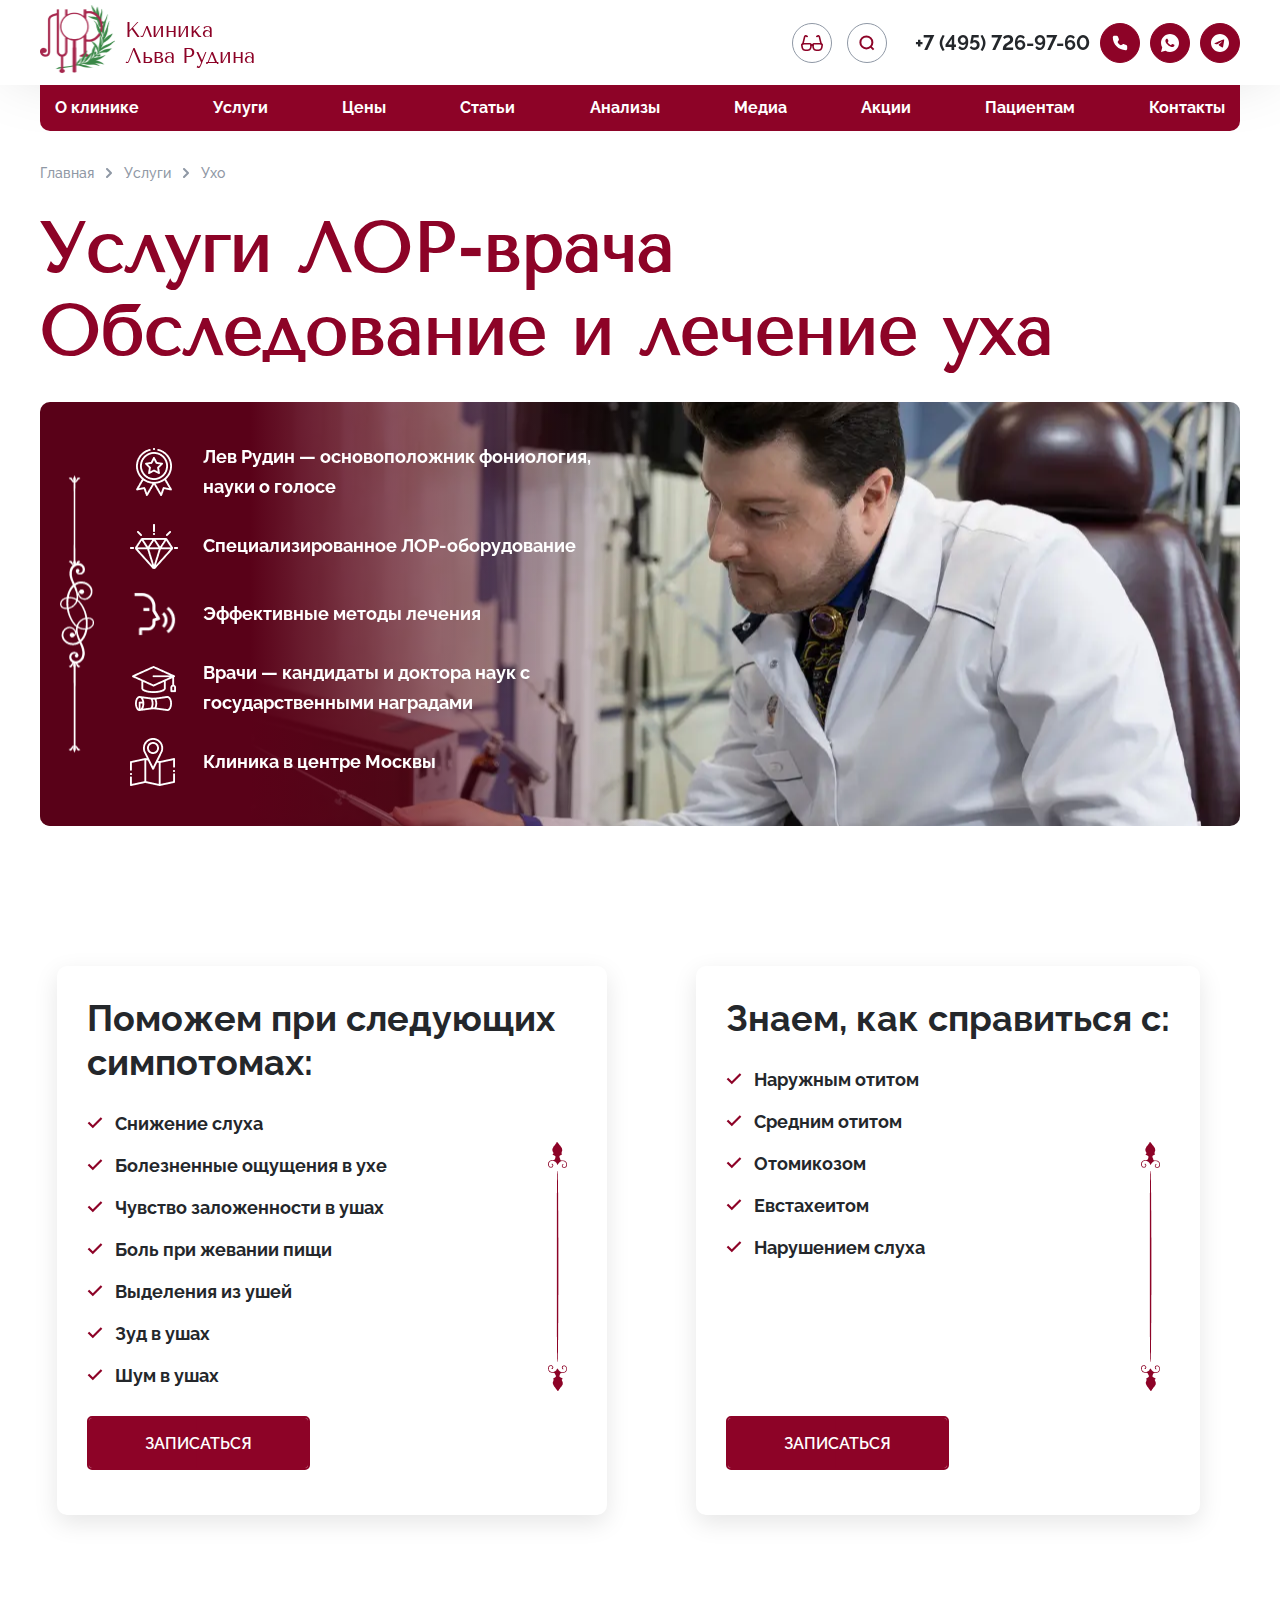
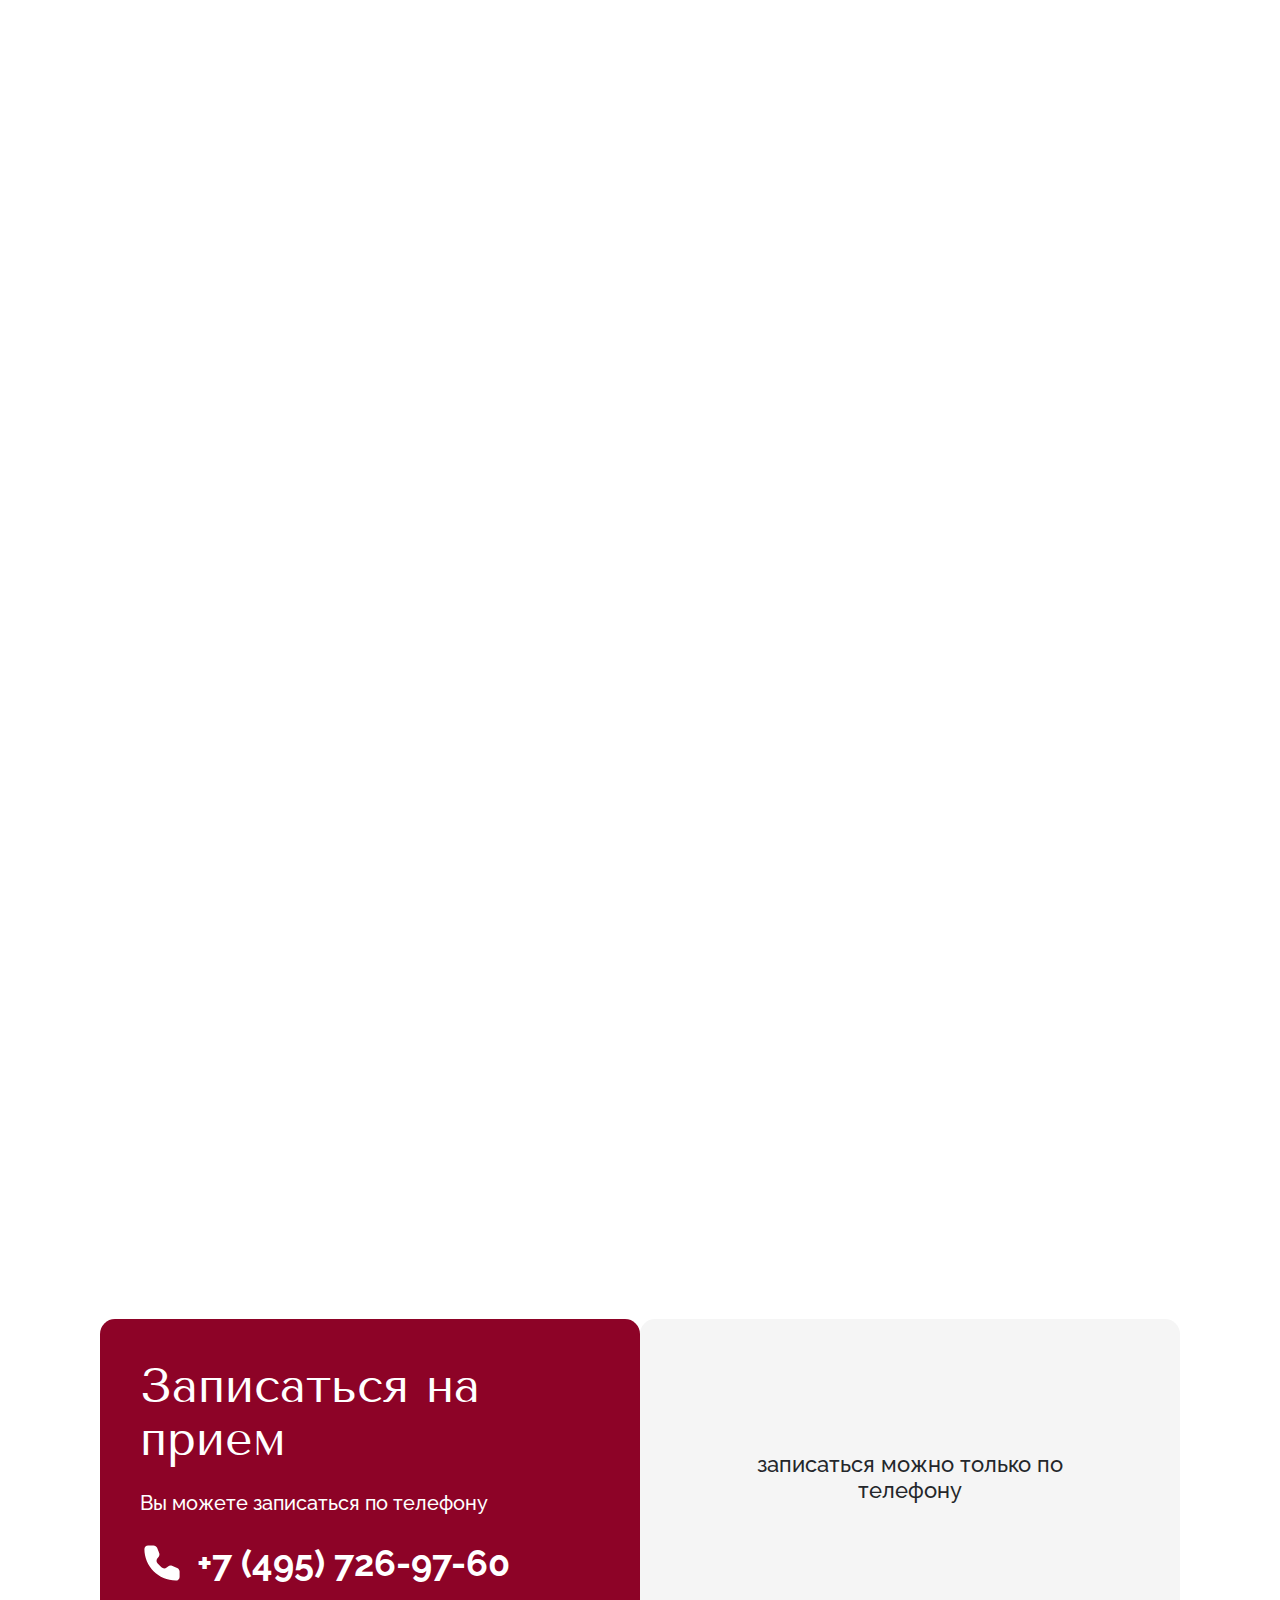
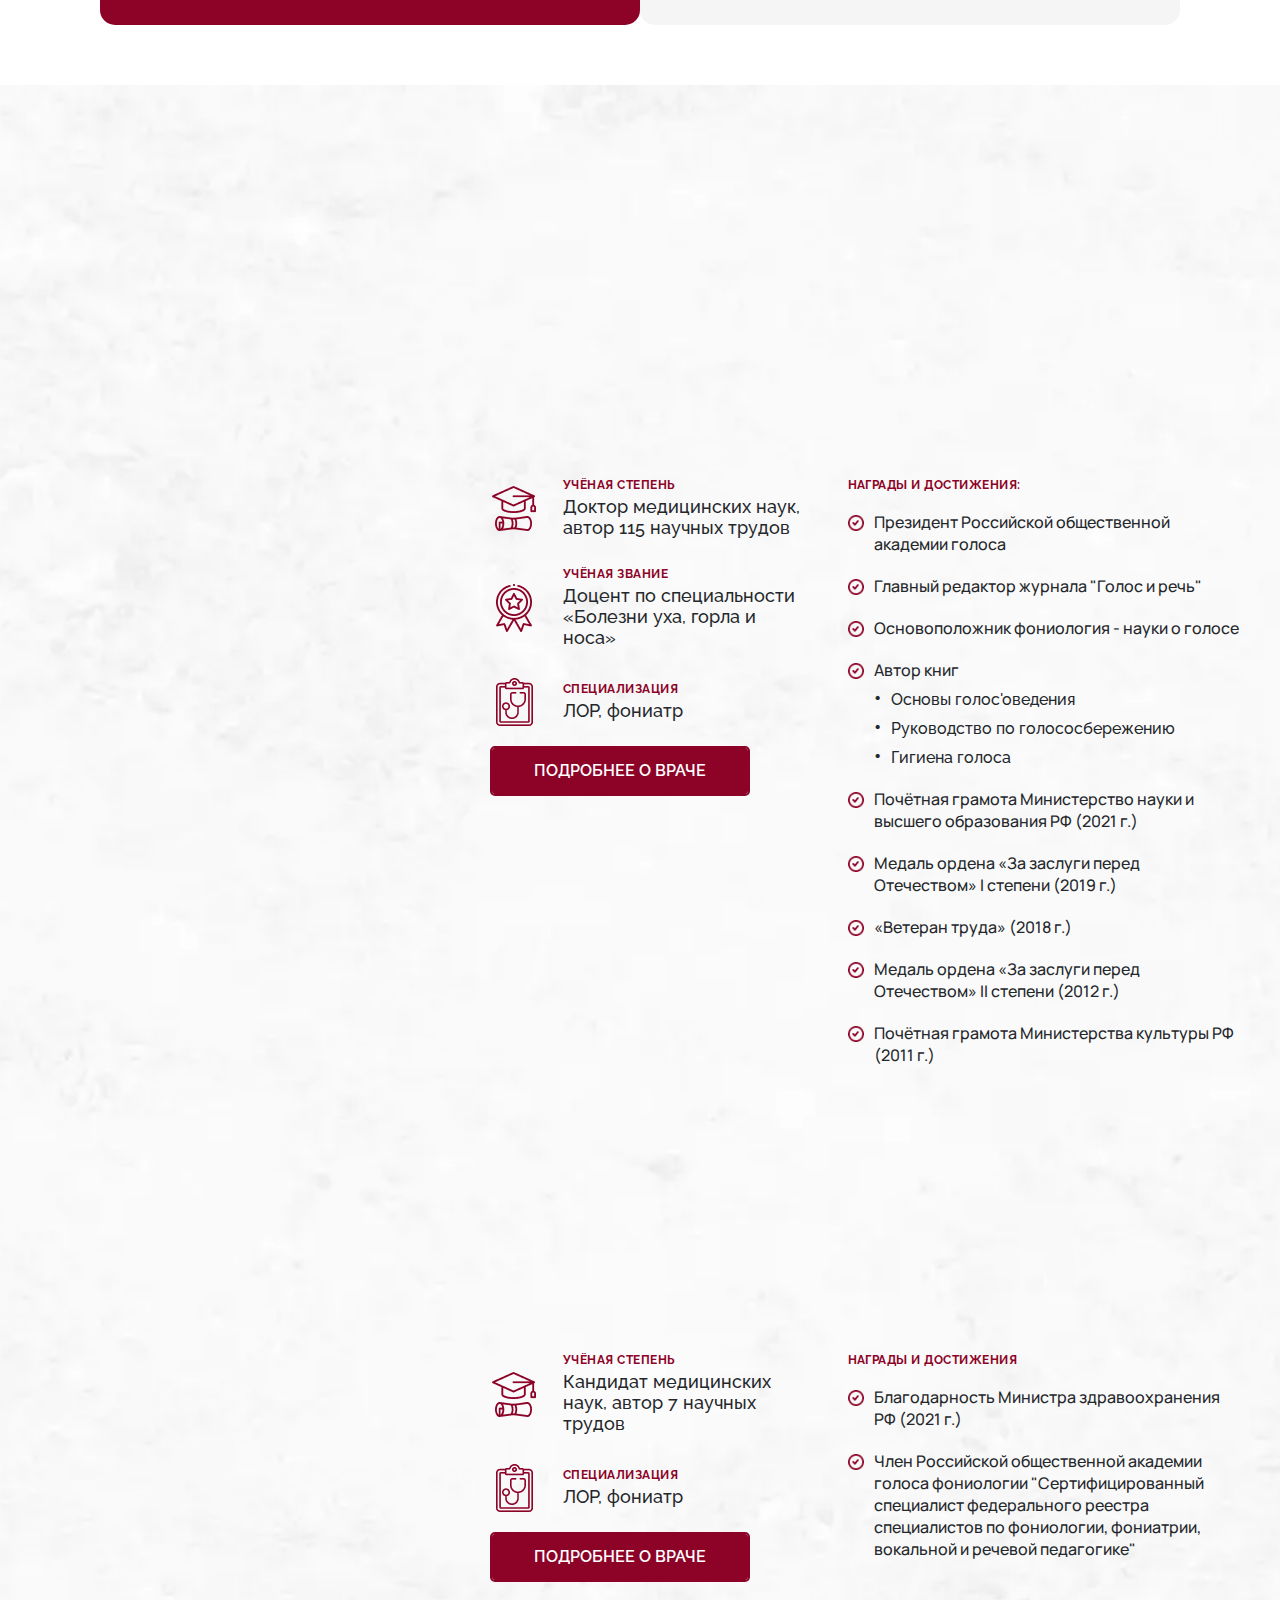
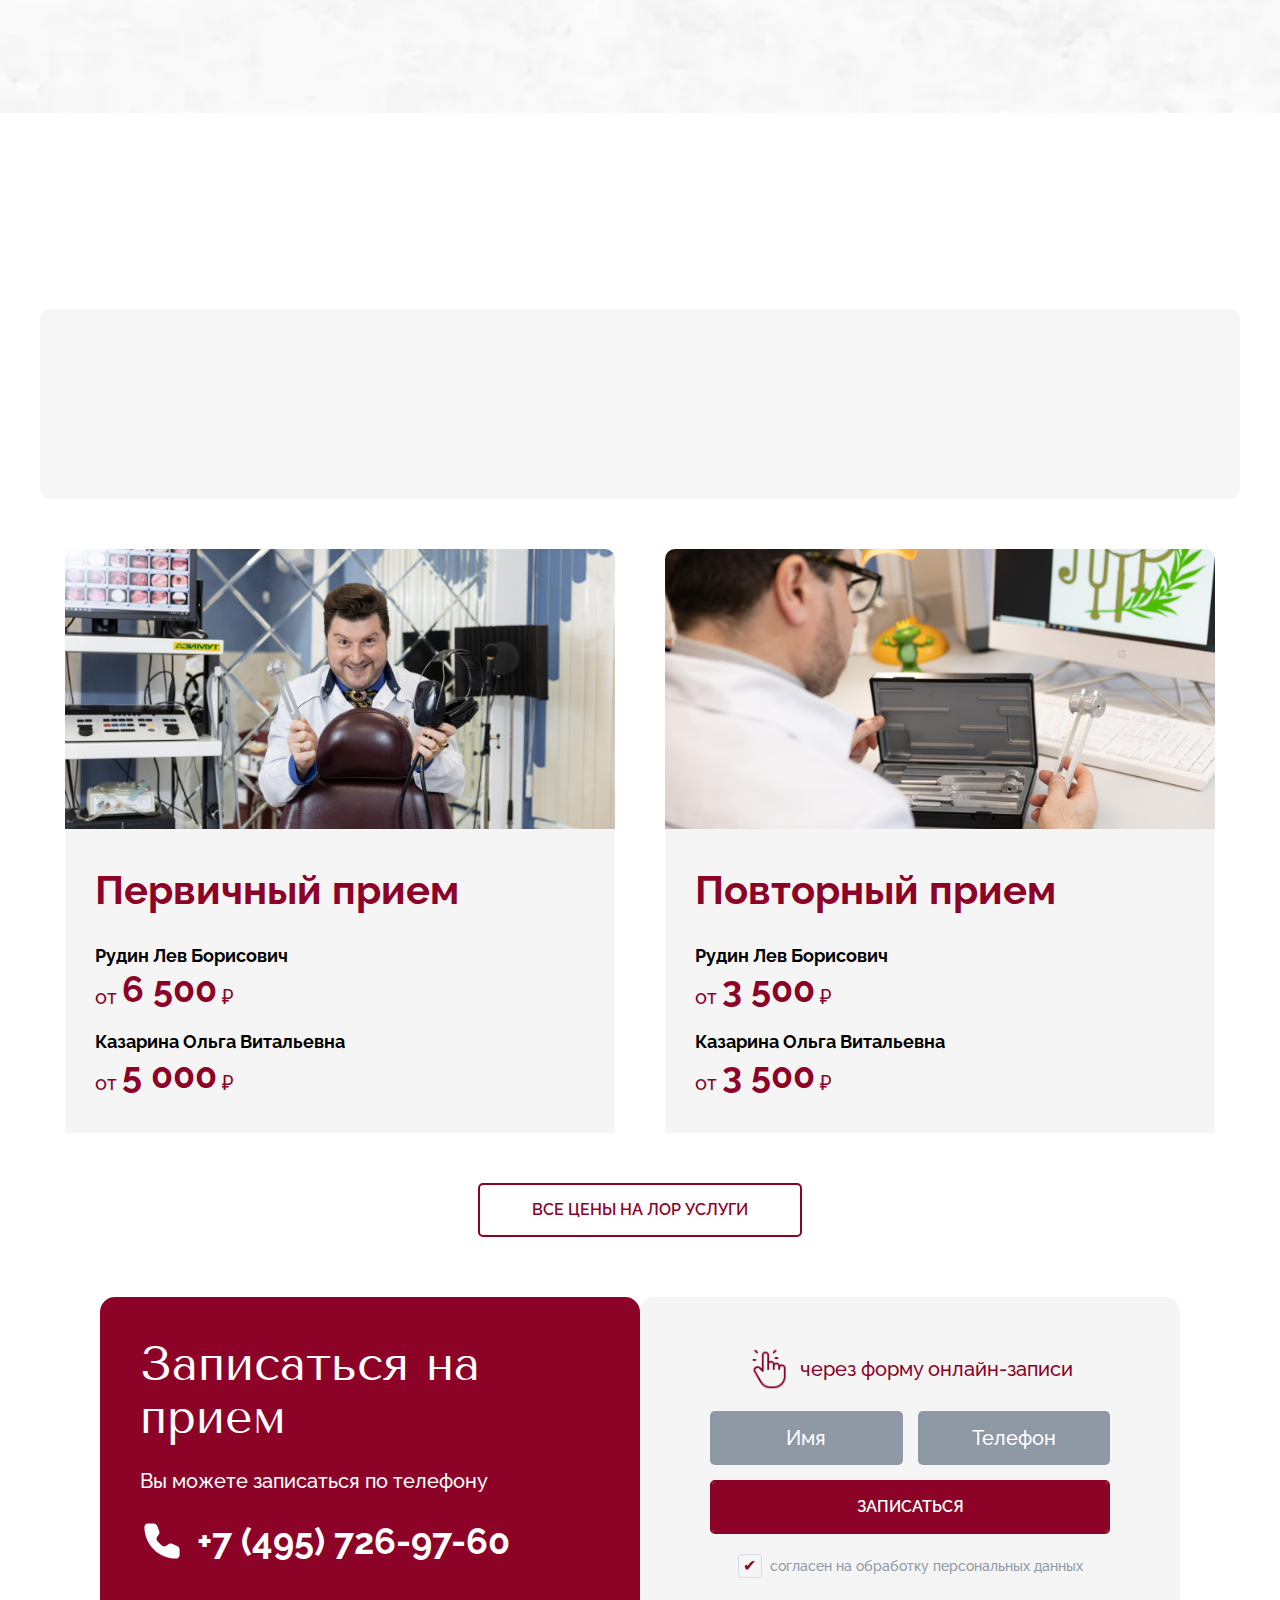
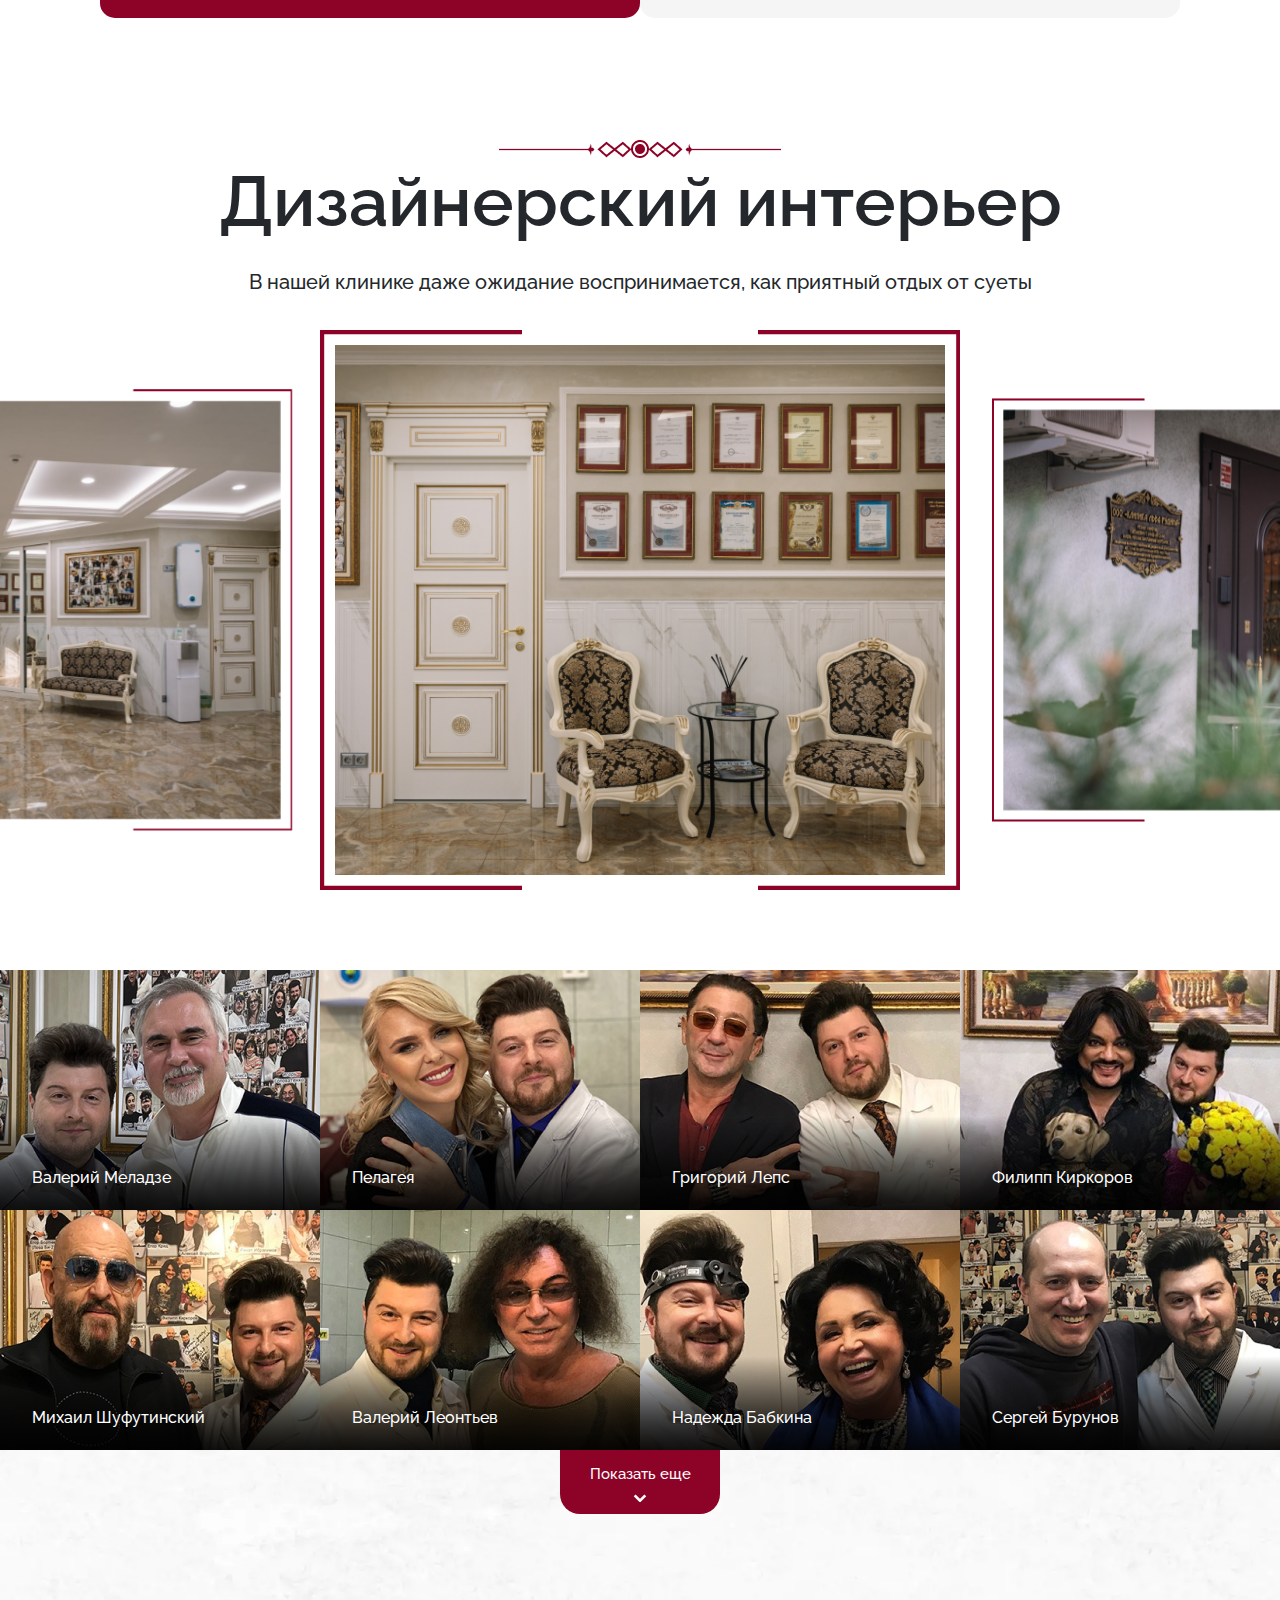
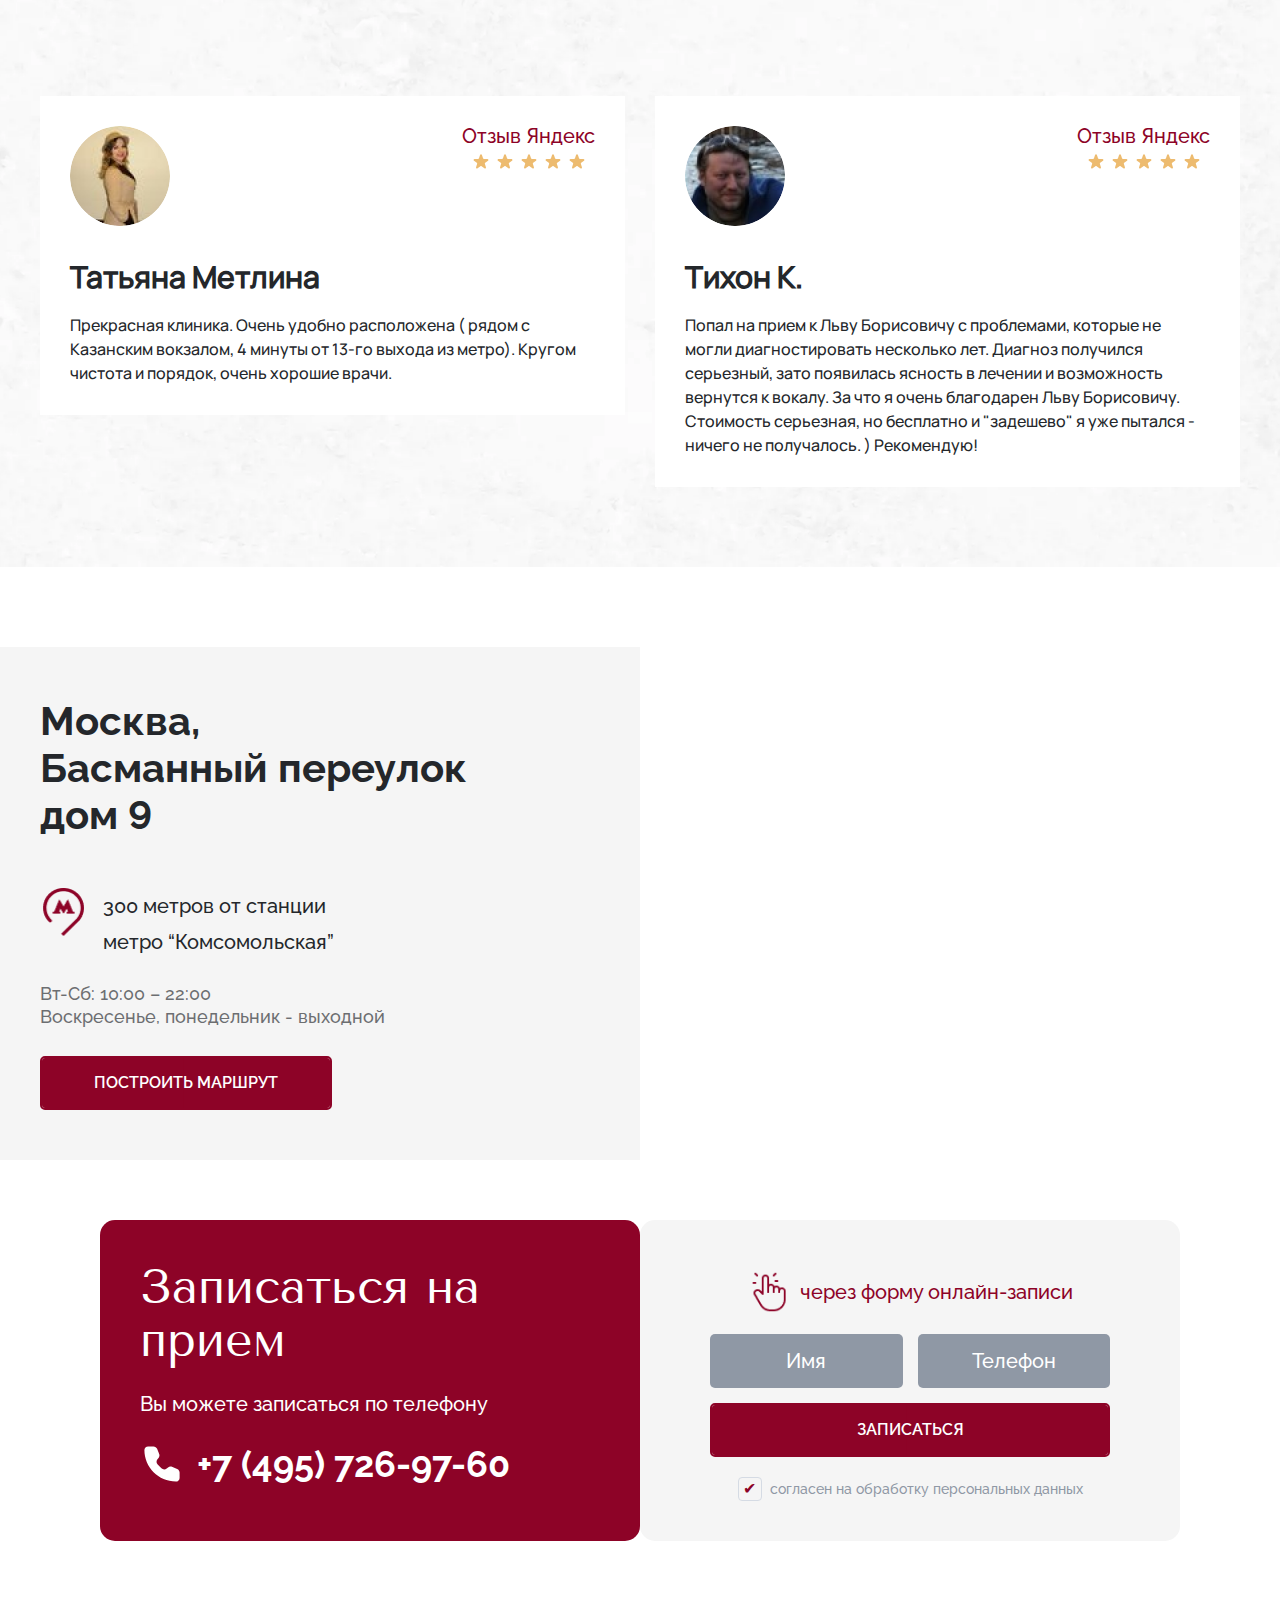
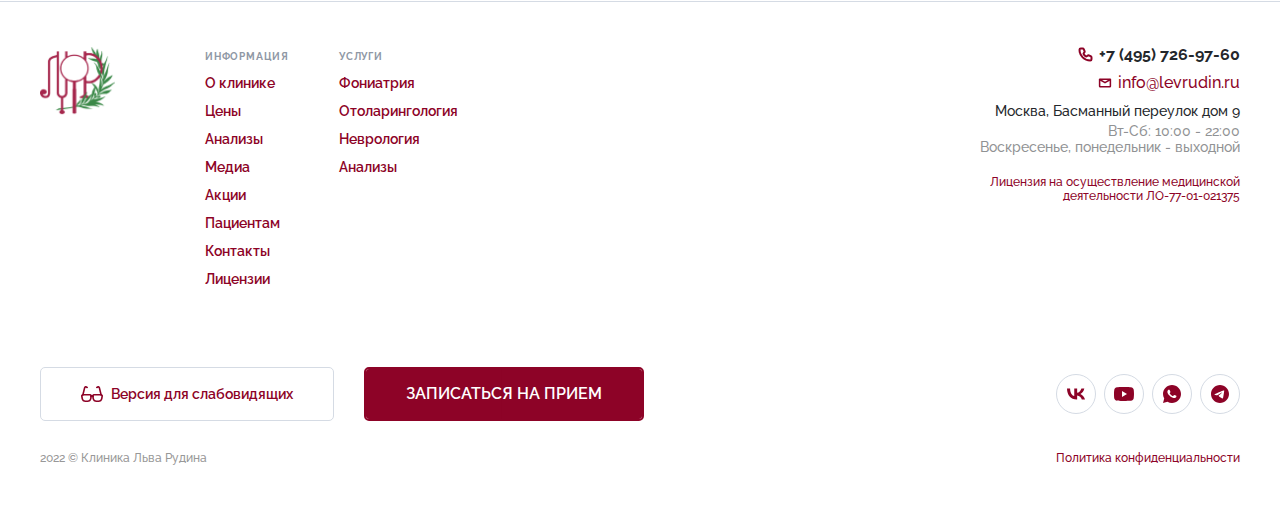
==== commit a77ba2cf: "10" ====
--- a/ear.html
+++ b/ear.html
@@ -6,9 +6,9 @@
 	<meta name="format-detection" content="telephone=no">
 	<meta name="viewport" content="width=device-width, initial-scale=1.0">
 	<link rel="shortcut icon" href="img/favicon/Gulp.svg">
-	<link rel="stylesheet" href="https://cdn.jsdelivr.net/npm/swiper@10/swiper-bundle.min.css?_v=20231214183121" />
-	<link href="https://unpkg.com/aos@2.3.1/dist/aos.css?_v=20231214183121" rel="stylesheet">
-	<link rel="stylesheet" href="css/style.min.css?_v=20231214183121">
+	<link rel="stylesheet" href="https://cdn.jsdelivr.net/npm/swiper@10/swiper-bundle.min.css?_v=20231214195604" />
+	<link href="https://unpkg.com/aos@2.3.1/dist/aos.css?_v=20231214195604" rel="stylesheet">
+	<link rel="stylesheet" href="css/style.min.css?_v=20231214195604">
 </head>
 
 <body>
@@ -321,44 +321,44 @@
       </section>
 
       <section class="record section">
-        <div class="record__container _container">
-          <div class="record__body">
-            <div class="record__content">
-              <div class="record__block">
-                <h4 class="record__title">Записаться на прием</h4>
-                <span>Вы можете записаться по телефону</span>
-                <div class="record__block-bottom">
-                  <svg class='icon'>
-                    <use xlink:href='img/svg/sprite.svg#tel'></use>
-                  </svg>
-                  <a href="tel:74957269760" class="record__tel">+7 (495) 726-97-60</a>
-                </div>
-              </div>
-              <form class="record__form form-record" data-form="record">
-                <div class="record__form_info">
-                  <img src="img/icons/tabler.png" alt="tabler">
-                  <span>через форму онлайн-записи</span>
-                </div>
-                <div class="record__form_row">
-                  <div class="record__form_wpInput wpInput">
-                    <input type="text" name="name" class="record__form_input input" placeholder="Имя">
-                  </div>
-                  <div class="record__form_wpInput wpInput">
-                    <input type="tel" name="phone" class="record__form_input input" inputmode="tel"
-                      placeholder="Телефон">
-                  </div>
-                </div>
-                <button type="submit" class="record__form_button button hover">Записаться</button>
-                <label class="record__form_bottom wpCheckbox-label">
-                  <input type="checkbox" name="privacy-policy" class="input-checkbox" id="privacy-policy" checked>
-                  <label for="privacy-policy" class="record__form_checkbox-label checkbox-label"></label>
-                  <p class="record__form_text">согласен на обработку персональных данных</p>
-                </label>
-              </form>
-            </div>
+  <div class="record__container _container">
+    <div class="record__body">
+      <div class="record__content">
+        <div class="record__block">
+          <h4 class="record__title">Записаться на прием</h4>
+          <span>Вы можете записаться по телефону</span>
+          <div class="record__block-bottom">
+            <svg class='icon'>
+              <use xlink:href='img/svg/sprite.svg#tel'></use>
+            </svg>
+            <a href="tel:74957269760" class="record__tel">+7 (495) 726-97-60</a>
           </div>
         </div>
-      </section>
+        <form class="record__form form-record" data-form="record">
+          <div class="record__form_unavailable"><span>записаться можно только по телефону</span></div>
+          <div class="record__form_info _none">
+            <img src="img/icons/tabler.png" alt="tabler">
+            <span>через форму онлайн-записи</span>
+          </div>
+          <div class="record__form_row _none">
+            <div class="record__form_wpInput wpInput">
+              <input type="text" name="name" class="record__form_input input" placeholder="Имя">
+            </div>
+            <div class="record__form_wpInput wpInput">
+              <input type="tel" name="phone" class="record__form_input input" inputmode="tel" placeholder="Телефон">
+            </div>
+          </div>
+          <button type="submit" class="record__form_button button hover _none">Записаться</button>
+          <label class="record__form_bottom wpCheckbox-label _none">
+            <input type="checkbox" name="privacy-policy" class="input-checkbox" id="privacy-policy" checked>
+            <label for="privacy-policy" class="record__form_checkbox-label checkbox-label"></label>
+            <p class="record__form_text">согласен на обработку персональных данных</p>
+          </label>
+        </form>
+      </div>
+    </div>
+  </div>
+</section>
 
       <section class="specialists section section-bg">
         <div class="specialists__container _container">
@@ -982,7 +982,7 @@
               <!-- <img src="img/map.png" alt="map"> -->
               <div id="map" class="yandex-mapper">
                 <script type="text/javascript" charset="utf-8" async
-                  src="https://api-maps.yandex.ru/services/constructor/1.0/js/?um=constructor%3A8cde998a4ff33b60fbc91853509499b95c0408c4ca67b87ef399293d64700e59&amp;width=100%25&amp;height=500&amp;lang=ru_RU&amp;scroll=true&_v=20231214183121"></script>
+                  src="https://api-maps.yandex.ru/services/constructor/1.0/js/?um=constructor%3A8cde998a4ff33b60fbc91853509499b95c0408c4ca67b87ef399293d64700e59&amp;width=100%25&amp;height=500&amp;lang=ru_RU&amp;scroll=true&_v=20231214195604"></script>
               </div>
             </div>
           </div>
@@ -1211,10 +1211,10 @@
 		</div>
 	</div>
 </div>
-  <script src="https://cdn.jsdelivr.net/npm/swiper@10/swiper-bundle.min.js?_v=20231214183121"></script>
-<script src="https://unpkg.com/aos@2.3.1/dist/aos.js?_v=20231214183121"></script>
-<script src="assets/libs/fslightbox.js?_v=20231214183121"></script>
-<script src="js/app.min.js?_v=20231214183121"></script>
+  <script src="https://cdn.jsdelivr.net/npm/swiper@10/swiper-bundle.min.js?_v=20231214195604"></script>
+<script src="https://unpkg.com/aos@2.3.1/dist/aos.js?_v=20231214195604"></script>
+<script src="assets/libs/fslightbox.js?_v=20231214195604"></script>
+<script src="js/app.min.js?_v=20231214195604"></script>
 </body>
 
 </html>--- a/css/style.min.css
+++ b/css/style.min.css
@@ -1 +1 @@
-@charset "UTF-8";@font-face{font-family:Manrope;font-display:swap;src:url(../fonts/Manrope-Medium.woff2) format("woff2"),url(../fonts/Manrope-Medium.woff) format("woff");font-weight:500;font-style:normal}@font-face{font-family:PlayfairDisplay;font-display:swap;src:url(../fonts/PlayfairDisplay-Bold.woff2) format("woff2"),url(../fonts/PlayfairDisplay-Bold.woff) format("woff");font-weight:700;font-style:normal}@font-face{font-family:Raleway;font-display:swap;src:url(../fonts/Raleway-Medium.woff2) format("woff2"),url(../fonts/Raleway-Medium.woff) format("woff");font-weight:500;font-style:normal}@font-face{font-family:Raleway;font-display:swap;src:url(../fonts/Raleway-Regular.woff2) format("woff2"),url(../fonts/Raleway-Regular.woff) format("woff");font-weight:400;font-style:normal}@font-face{font-family:Raleway;font-display:swap;src:url(../fonts/Raleway-SemiBold.woff2) format("woff2"),url(../fonts/Raleway-SemiBold.woff) format("woff");font-weight:600;font-style:normal}@font-face{font-family:Raleway;font-display:swap;src:url(../fonts/Raleway-Bold.woff2) format("woff2"),url(../fonts/Raleway-Bold.woff) format("woff");font-weight:700;font-style:normal}@font-face{font-family:TenorSans;font-display:swap;src:url(../fonts/TenorSans-Regular.woff2) format("woff2"),url(../fonts/TenorSans-Regular.woff) format("woff");font-weight:400;font-style:normal}*{padding:0;margin:0;border:0}*,:after,:before{-webkit-box-sizing:border-box;box-sizing:border-box}:active,:focus{outline:0}a:active,a:focus{outline:0}aside,footer,header,nav,section{display:block}body,html{height:100%;min-width:320px}body{line-height:1;font-family:Raleway;font-weight:500;-ms-text-size-adjust:100%;-moz-text-size-adjust:100%;-webkit-text-size-adjust:100%}button,input,textarea{font-family:Raleway}input::-ms-clear{display:none}button{cursor:pointer;background-color:transparent}button::-moz-focus-inner{padding:0;border:0}a{color:#24272b}a,a:visited{text-decoration:none}a:hover{text-decoration:none}ul li{list-style:none}img{vertical-align:top;pointer-events:none}h1,h2,h3,h4,h5,h6{font-weight:inherit;font-size:inherit}*{-webkit-box-sizing:border-box;box-sizing:border-box}::-webkit-scrollbar{width:8px}::-webkit-scrollbar-track{background-color:#fbf8ec}::-webkit-scrollbar-thumb{background-color:#8d0327;border-radius:10px}html._lock{overflow:hidden;position:relative;height:100%}body{color:#24272b;font-size:16px}body._lock{overflow:hidden;position:relative;height:100%}.wrapper{width:100%;min-height:100%;overflow:hidden;display:-webkit-box;display:-ms-flexbox;display:flex;-webkit-box-orient:vertical;-webkit-box-direction:normal;-ms-flex-direction:column;flex-direction:column}._container{max-width:1200px;margin:0 auto}.wpLoader{position:absolute;left:0;top:0;right:0;bottom:0;width:100%;height:100%;background-color:rgba(0,0,0,.4);-webkit-transition:.2s;transition:.2s;z-index:3;display:-webkit-box;display:-ms-flexbox;display:flex;-webkit-box-align:center;-ms-flex-align:center;align-items:center;-webkit-box-pack:center;-ms-flex-pack:center;justify-content:center;opacity:0;visibility:hidden}.wpLoader._load{opacity:1;visibility:visible}.loader{width:68px;height:68px;border:3px dotted #fff;border-style:solid solid dotted dotted;border-radius:50%;display:inline-block;position:relative;-webkit-box-sizing:border-box;box-sizing:border-box;-webkit-animation:rotation 2s linear infinite;animation:rotation 2s linear infinite}.loader::after{content:"";-webkit-box-sizing:border-box;box-sizing:border-box;position:absolute;left:0;right:0;top:0;bottom:0;margin:auto;border:3px dotted #8d0327;border-style:solid solid dotted;width:50%;height:50%;border-radius:50%;-webkit-animation:rotationBack 1s linear infinite;animation:rotationBack 1s linear infinite;-webkit-transform-origin:center center;-ms-transform-origin:center center;transform-origin:center center}@-webkit-keyframes rotation{0%{-webkit-transform:rotate(0);transform:rotate(0)}100%{-webkit-transform:rotate(360deg);transform:rotate(360deg)}}@keyframes rotation{0%{-webkit-transform:rotate(0);transform:rotate(0)}100%{-webkit-transform:rotate(360deg);transform:rotate(360deg)}}@-webkit-keyframes rotationBack{0%{-webkit-transform:rotate(0);transform:rotate(0)}100%{-webkit-transform:rotate(-360deg);transform:rotate(-360deg)}}@keyframes rotationBack{0%{-webkit-transform:rotate(0);transform:rotate(0)}100%{-webkit-transform:rotate(-360deg);transform:rotate(-360deg)}}._my-accordion{overflow:hidden}._my-accordion._open ._my-accordion-content{opacity:1}._my-accordion-controler{cursor:pointer}._my-accordion-content{-webkit-box-sizing:content-box;box-sizing:content-box;max-height:0;opacity:0;will-change:max-height}.main{-webkit-box-flex:1;-ms-flex:1 1 auto;flex:1 1 auto}.section{padding:80px 0}.no-webp .section-bg{background:url(../img/intro-bg.webp) no-repeat center/cover}.h1{color:#8d0327;font-family:TenorSans;font-weight:600;line-height:normal;font-size:70px}.h2{font-family:Raleway;font-weight:600;line-height:86px;font-size:70px;position:relative}.h2 img{position:absolute;bottom:100%;left:50%;-webkit-transform:translateX(-50%);-ms-transform:translateX(-50%);transform:translateX(-50%)}.h3{font-family:TenorSans;font-size:48px;font-weight:400;line-height:normal;position:relative}.h3 img{position:absolute;bottom:100%;left:0}.button{color:#fff;font-size:16px;font-weight:600;text-transform:uppercase;border-radius:5px}.hover{display:inline-block;overflow:hidden;position:relative;z-index:1;-webkit-transition:.3s;transition:.3s;border:2px solid #8d0327}.hover::after,.hover::before{content:"";position:absolute;top:0;bottom:0;left:0;right:0;width:100%;height:100%;background-color:#8d0327;-webkit-transition:.3s;transition:.3s;z-index:-1}.hover::before{-webkit-transform:translateX(-49%);-ms-transform:translateX(-49%);transform:translateX(-49%)}.hover::after{-webkit-transform:translateX(49%);-ms-transform:translateX(49%);transform:translateX(49%)}.hover:hover{-webkit-box-shadow:0 0 10px 4px rgba(141,3,39,.2);box-shadow:0 0 10px 4px rgba(141,3,39,.2);color:#8d0327}.hover:hover::before{-webkit-transform:translateX(-95%);-ms-transform:translateX(-95%);transform:translateX(-95%)}.hover:hover::after{-webkit-transform:translateX(95%);-ms-transform:translateX(95%);transform:translateX(95%)}.form-record .just-validate-error-label{display:none}.wpInput{position:relative}.wpInput .just-validate-error-label{display:block;position:absolute;bottom:100%;left:50%;font-size:12px;-webkit-transform:translateX(-50%);-ms-transform:translateX(-50%);transform:translateX(-50%);white-space:nowrap}.input{width:100%;padding:9px;text-align:center;border-radius:5px;background-color:#8f98a5;-webkit-transition:.3s;transition:.3s;color:#fff;height:54px;font-variant-numeric:lining-nums proportional-nums;font-weight:500;letter-spacing:.5px;border:2px solid transparent;font-size:20px}.input::-webkit-input-placeholder{color:#fff;font-size:20px;font-style:normal;font-weight:500;letter-spacing:0}.input::-moz-placeholder{color:#fff;font-size:20px;font-style:normal;font-weight:500;letter-spacing:0}.input:-ms-input-placeholder{color:#fff;font-size:20px;font-style:normal;font-weight:500;letter-spacing:0}.input::-ms-input-placeholder{color:#fff;font-size:20px;font-style:normal;font-weight:500;letter-spacing:0}.input::placeholder{color:#fff;font-size:20px;font-style:normal;font-weight:500;letter-spacing:0}.input:focus{background-color:transparent;border:2px solid #8d0327;color:#8f98a5}.input:focus::-webkit-input-placeholder{color:#8f98a5}.input:focus::-moz-placeholder{color:#8f98a5}.input:focus:-ms-input-placeholder{color:#8f98a5}.input:focus::-ms-input-placeholder{color:#8f98a5}.input:focus::placeholder{color:#8f98a5}.input.just-validate-success-field{background-color:rgba(3,134,25,.5);color:#fff}.input.just-validate-success-field::-webkit-input-placeholder{color:#fff}.input.just-validate-success-field::-moz-placeholder{color:#fff}.input.just-validate-success-field:-ms-input-placeholder{color:#fff}.input.just-validate-success-field::-ms-input-placeholder{color:#fff}.input.just-validate-success-field::placeholder{color:#fff}.input.just-validate-error-field{background-color:rgba(134,3,42,.5);color:#fff}.input.just-validate-error-field::-webkit-input-placeholder{color:#fff}.input.just-validate-error-field::-moz-placeholder{color:#fff}.input.just-validate-error-field:-ms-input-placeholder{color:#fff}.input.just-validate-error-field::-ms-input-placeholder{color:#fff}.input.just-validate-error-field::placeholder{color:#fff}.input-checkbox{display:none}.input-checkbox:checked+.checkbox-label::before{-webkit-transform:scale(1);-ms-transform:scale(1);transform:scale(1)}.input-checkbox.just-validate-error-field+.checkbox-label{border:1px solid #8d0327}.wpCheckbox-label{display:-webkit-box;display:-ms-flexbox;display:flex;-webkit-box-align:center;-ms-flex-align:center;align-items:center;gap:8px}.wpCheckbox-label p{color:#8f98a5;font-size:14px;line-height:normal}.wpCheckbox-label .just-validate-error-label{display:none}.checkbox-label{width:24px;height:24px;-ms-flex-negative:0;flex-shrink:0;position:relative;border-radius:4px;cursor:pointer;text-align:center;display:-webkit-box;display:-ms-flexbox;display:flex;-webkit-box-align:center;-ms-flex-align:center;align-items:center;-webkit-box-pack:center;-ms-flex-pack:center;justify-content:center;border:1px solid #d5dbe4;-webkit-transition:.2s;transition:.2s}.checkbox-label::before{content:"✔";color:#8d0327;position:absolute;line-height:24px;-webkit-transition:.1s;transition:.1s;-webkit-transform:scale(0);-ms-transform:scale(0);transform:scale(0)}.header__body{-webkit-box-shadow:0 -8px 70px -16px rgba(0,0,0,.25);box-shadow:0 -8px 70px -16px rgba(0,0,0,.25)}.header__container{position:relative}.header__container._container{padding:0}.header__nav{display:block;position:absolute;top:100%;left:0;right:0;width:100%;border-radius:0 0 10px 10px;-webkit-transition:.3s;transition:.3s}.header__nav._fixed{position:fixed;top:0;left:0;right:0;z-index:4}.header__list{display:-webkit-box;display:-ms-flexbox;display:flex;-webkit-box-align:center;-ms-flex-align:center;align-items:center;-webkit-box-pack:justify;-ms-flex-pack:justify;justify-content:space-between;border-radius:0 0 10px 10px;background-color:#8d0327;padding:15px}.header__list_close{position:absolute;right:15px;top:30px;width:30px;height:30px;cursor:pointer;opacity:0;visibility:hidden;-webkit-transition:opacity .2s ease-in-out;transition:opacity .2s ease-in-out;-webkit-transition-delay:.3s;transition-delay:.3s}.header__list_close::after,.header__list_close::before{content:"";position:absolute;width:100%;height:2px;top:50%;background-color:#fff;-webkit-transition:.1s;transition:.1s}.header__list_close::before{-webkit-transform:translateY(-50%) rotate(45deg);-ms-transform:translateY(-50%) rotate(45deg);transform:translateY(-50%) rotate(45deg)}.header__list_close::after{-webkit-transform:translateY(-50%) rotate(-45deg);-ms-transform:translateY(-50%) rotate(-45deg);transform:translateY(-50%) rotate(-45deg)}.header__list_close:active::before{-webkit-transform:translateY(-50%) rotate(45deg) scale(.8);-ms-transform:translateY(-50%) rotate(45deg) scale(.8);transform:translateY(-50%) rotate(45deg) scale(.8)}.header__list_close:active::after{-webkit-transform:translateY(-50%) rotate(-45deg) scale(.7);-ms-transform:translateY(-50%) rotate(-45deg) scale(.7);transform:translateY(-50%) rotate(-45deg) scale(.7)}.header__link{color:#fff;font-size:18px;font-weight:700;-webkit-transition:.2s;transition:.2s;position:relative}.header__link::after{content:"";position:absolute;top:100%;left:50%;-webkit-transform:translateX(-50%);-ms-transform:translateX(-50%);transform:translateX(-50%);height:1px;width:0;-webkit-transition:.2s;transition:.2s;background-color:#fff;border-radius:2px}.header__link:hover::after{width:100%}.header__link._active::after{width:100%;height:2px}.header__content{width:100%;display:-webkit-box;display:-ms-flexbox;display:flex;-webkit-box-pack:justify;-ms-flex-pack:justify;justify-content:space-between;-webkit-box-align:center;-ms-flex-align:center;align-items:center;gap:10px;position:relative;padding:5px 0;background-color:#fff}.header__logo{display:-webkit-box;display:-ms-flexbox;display:flex;-webkit-box-align:center;-ms-flex-align:center;align-items:center;gap:10px}.header__logo img{width:75px;height:75px}.header__logo-text{color:#8d0327;font-family:TenorSans;font-weight:400;line-height:normal}.header__content-controls{-webkit-box-flex:1;-ms-flex:1 1 auto;flex:1 1 auto;display:-webkit-box;display:-ms-flexbox;display:flex;-webkit-box-align:center;-ms-flex-align:center;align-items:center;-webkit-box-pack:end;-ms-flex-pack:end;justify-content:flex-end;gap:15px}.header .header-controls-btn{height:40px;width:40px;cursor:pointer;border-radius:50%;border:1px solid #8f98a5;display:-webkit-box;display:-ms-flexbox;display:flex;-webkit-box-align:center;-ms-flex-align:center;align-items:center;-webkit-box-pack:center;-ms-flex-pack:center;justify-content:center;-webkit-transition:.2s;transition:.2s}.header .header-controls-btn .icon{-webkit-transition:.2s;transition:.2s}.header .header-controls-btn:hover{background-color:#8d0327;border:1px solid #8d0327}.header__visuallyImpaired{-ms-flex-negative:0;flex-shrink:0}.header__visuallyImpaired .icon{width:22px;height:16px;fill:#8d0327}.header__visuallyImpaired:hover .icon{fill:#fff}.header__form{width:40px;height:40px;position:relative;overflow:hidden;-webkit-transition:.3s;transition:.3s}.header__form_search{position:absolute;left:0;top:0;right:0;bottom:0;border-radius:15px;opacity:0;visibility:hidden;-webkit-transition:.3s;transition:.3s;padding:0 10px;border:1px solid #8f98a5;background-color:transparent;font-variant-numeric:lining-nums proportional-nums;font-size:16px;letter-spacing:.5px;font-weight:500}.header__form_search::-webkit-input-placeholder{color:#999;font-weight:400}.header__form_search::-moz-placeholder{color:#999;font-weight:400}.header__form_search:-ms-input-placeholder{color:#999;font-weight:400}.header__form_search::-ms-input-placeholder{color:#999;font-weight:400}.header__form_search::placeholder{color:#999;font-weight:400}.header__form_search:focus{border:1px solid #8d0327}.header__form_btn{right:0;top:0;position:absolute;-webkit-transition:.3s;transition:.3s}.header__form_btn .icon{width:16px;height:16px;fill:none;stroke-width:2px;stroke:#8d0327}.header__form_btn:hover .icon{stroke:#fff}.header__form._active{width:280px;border-radius:10px}.header__form._active .header__form_search{opacity:1;visibility:visible}.header__form._active .header__form_btn{opacity:0;visibility:hidden}.header__tel{font-size:20px;font-weight:700;color:#24272b;font-variant-numeric:lining-nums proportional-nums;-webkit-transition:.2s;transition:.2s}.header__tel:hover{color:#8d0327}.header__messengers{display:-webkit-box;display:-ms-flexbox;display:flex;-webkit-box-align:center;-ms-flex-align:center;align-items:center;gap:10px}.header__messengers_link{width:40px;height:40px;border-radius:50%;-webkit-transition:.2s;transition:.2s;display:-webkit-box;display:-ms-flexbox;display:flex;-webkit-box-align:center;-ms-flex-align:center;align-items:center;-webkit-box-pack:center;-ms-flex-pack:center;justify-content:center;background-color:#8d0327;border:1px solid #8d0327}.header__messengers_link .icon{width:18px;height:18px;fill:#fff;-webkit-transition:.2s;transition:.2s}.header-burger{display:none;position:relative;width:40px;height:30px;cursor:pointer;z-index:3;margin-left:15px}.header-burger span{position:absolute;-webkit-transition:all .2s ease 0s;transition:all .2s ease 0s;width:100%;height:3px;left:0;background-color:#fff}.header-burger span:nth-child(1){top:0}.header-burger span:nth-child(2){top:50%;-webkit-transform:translateY(-50%);-ms-transform:translateY(-50%);transform:translateY(-50%)}.header-burger span:nth-child(3){bottom:0}.header-burger._active span{-webkit-transform:scale(0);-ms-transform:scale(0);transform:scale(0)}.header-burger._active span:first-child{top:50%;-webkit-transform:translateY(-50%) rotate(-45deg);-ms-transform:translateY(-50%) rotate(-45deg);transform:translateY(-50%) rotate(-45deg)}.header-burger._active span:last-child{bottom:50%;-webkit-transform:translateY(50%) rotate(45deg);-ms-transform:translateY(50%) rotate(45deg);transform:translateY(50%) rotate(45deg)}.footer{padding:45px 0 65px 0;border-top:1px solid #d5dbe4}.footer__body{display:-webkit-box;display:-ms-flexbox;display:flex;-webkit-box-orient:vertical;-webkit-box-direction:normal;-ms-flex-direction:column;flex-direction:column}.footer__top{display:-webkit-box;display:-ms-flexbox;display:flex;-webkit-box-pack:justify;-ms-flex-pack:justify;justify-content:space-between;gap:90px;-webkit-box-align:start;-ms-flex-align:start;align-items:flex-start}.footer__logo{display:-webkit-box;display:-ms-flexbox;display:flex;-webkit-box-align:start;-ms-flex-align:start;align-items:flex-start;-webkit-box-pack:start;-ms-flex-pack:start;justify-content:flex-start;width:75px;height:75px}.footer__logo img{max-width:100%;max-height:100%;-o-object-fit:contain;object-fit:contain}.footer__nav{display:-webkit-box;display:-ms-flexbox;display:flex;-ms-flex-wrap:wrap;flex-wrap:wrap;-webkit-box-flex:1;-ms-flex:1 1 auto;flex:1 1 auto;gap:50px}.footer__list{display:-webkit-box;display:-ms-flexbox;display:flex;-webkit-box-orient:vertical;-webkit-box-direction:normal;-ms-flex-direction:column;flex-direction:column;-webkit-box-align:start;-ms-flex-align:start;align-items:flex-start;gap:12px}.footer__li span{color:#8f98a5;font-size:10px;font-weight:700;letter-spacing:.8px;text-transform:uppercase}.footer__link{color:#8d0327;font-size:14px;font-weight:600;position:relative}.footer__link::before{content:"";position:absolute;top:100%;left:50%;-webkit-transform:translateX(-50%);-ms-transform:translateX(-50%);transform:translateX(-50%);width:0;height:1px;background-color:#8d0327;-webkit-transition:.2s;transition:.2s}.footer__link:hover::before{width:100%}.footer__info-block{display:-webkit-box;display:-ms-flexbox;display:flex;-webkit-box-orient:vertical;-webkit-box-direction:normal;-ms-flex-direction:column;flex-direction:column;-webkit-box-align:end;-ms-flex-align:end;align-items:flex-end;text-align:right}.footer__tel{display:-webkit-box;display:-ms-flexbox;display:flex;-webkit-box-align:center;-ms-flex-align:center;align-items:center;gap:6px}.footer__tel span{color:#24272b;font-weight:700;position:relative}.footer__tel span::before{content:"";position:absolute;top:100%;left:50%;-webkit-transform:translateX(-50%);-ms-transform:translateX(-50%);transform:translateX(-50%);height:2px;width:0;background-color:#8d0327;-webkit-transition:.2s;transition:.2s}.footer__tel .icon{width:15px;height:15px;stroke-width:2px;stroke:#8d0327;fill:none}.footer__tel:hover span::before{width:100%}.footer__mail{display:-webkit-box;display:-ms-flexbox;display:flex;-webkit-box-align:center;-ms-flex-align:center;align-items:center;gap:6px;margin-top:12px}.footer__mail span{color:#8d0327;font-weight:500}.footer__mail .icon{width:14px;height:10px;fill:none;stroke-width:2px;stroke:#8d0327}.footer__address{margin-top:12px;font-size:14px;font-weight:500;line-height:normal;font-style:normal}.footer__schedule{font-size:14px;font-weight:500;opacity:.5;line-height:normal;margin-top:4px}.footer__license-span{color:#8d0327;font-size:12px;line-height:normal;max-width:250px;margin-top:20px}.footer__bottom{-webkit-box-flex:1;-ms-flex:1 1 100%;flex:1 1 100%;width:100%;display:-webkit-box;display:-ms-flexbox;display:flex;-webkit-box-align:center;-ms-flex-align:center;align-items:center;-webkit-box-pack:justify;-ms-flex-pack:justify;justify-content:space-between;gap:15px;margin-top:80px}.footer__wpButton{display:-webkit-box;display:-ms-flexbox;display:flex;-webkit-box-align:center;-ms-flex-align:center;align-items:center;gap:30px}.footer__button{padding:0 40px;height:54px}.footer__button.btn-visually-impaired{color:#8d0327;border:1px solid #d5dbe4;font-size:14px;text-transform:none;display:-webkit-box;display:-ms-flexbox;display:flex;-webkit-box-align:center;-ms-flex-align:center;align-items:center;-webkit-box-pack:center;-ms-flex-pack:center;justify-content:center;gap:8px;-webkit-transition:.3s;transition:.3s}.footer__button.btn-visually-impaired .icon{width:22px;height:16px;fill:#8d0327;-webkit-transition:.3s;transition:.3s}.footer__button.btn-visually-impaired:hover{background-color:#8d0327;border:1px solid #8d0327;color:#fff}.footer__button.btn-visually-impaired:hover .icon{fill:#fff}.footer__messengers{display:-webkit-box;display:-ms-flexbox;display:flex;-webkit-box-align:center;-ms-flex-align:center;align-items:center;gap:8px}.footer__messengers_link{display:-webkit-box;display:-ms-flexbox;display:flex;width:40px;height:40px;-webkit-box-pack:center;-ms-flex-pack:center;justify-content:center;-webkit-box-align:center;-ms-flex-align:center;align-items:center;border-radius:50%;border:1px solid #d5dbe4;-webkit-transition:.2s;transition:.2s}.footer__messengers_link .icon{-webkit-transition:.2s;transition:.2s;fill:#8d0327}.footer__messengers_link:hover{background-color:#8d0327;border:1px solid #8d0327}.footer__messengers_link:hover .icon{fill:#fff}.footer__under{margin-top:30px;-webkit-box-flex:1;-ms-flex:1 1 100%;flex:1 1 100%;width:100%;display:-webkit-box;display:-ms-flexbox;display:flex;-webkit-box-align:center;-ms-flex-align:center;align-items:center;-webkit-box-pack:justify;-ms-flex-pack:justify;justify-content:space-between;line-height:normal}.footer__under span{color:#989898;font-size:12px}.footer__under a{color:#8d0327;font-size:12px}.footer__under a:hover{text-decoration:underline}.modal{-webkit-overflow-scrolling:touch;z-index:10;padding:30px 10px;position:fixed;top:0;left:0;width:100%;height:100%;-webkit-transition:visibility .8s ease 0s;transition:visibility .8s ease 0s;visibility:hidden}.modal::before{content:"";background-color:rgba(0,0,0,.7);position:fixed;width:100%;height:100%;top:0;left:0;opacity:0;-webkit-transition:opacity .8s ease 0s;transition:opacity .8s ease 0s}.modal._show{visibility:visible;overflow:auto}.modal._show::before{opacity:1}.modal._show .modal_body{-webkit-transform:scale(1);-ms-transform:scale(1);transform:scale(1)}.modal._active{overflow:auto;visibility:visible}.modal._active::before{opacity:1}.modal._active .modal__body{-webkit-transition:all .3s ease .2s;transition:all .3s ease .2s;-webkit-transform:scale(1);-ms-transform:scale(1);transform:scale(1)}.modal__content{display:-webkit-box;display:-ms-flexbox;display:flex;-webkit-box-orient:vertical;-webkit-box-direction:normal;-ms-flex-direction:column;flex-direction:column;-webkit-box-align:center;-ms-flex-align:center;align-items:center;min-height:100%;-webkit-box-flex:1;-ms-flex:1 1 auto;flex:1 1 auto;width:100%;display:flex;-webkit-box-pack:center;-ms-flex-pack:center;justify-content:center;align-items:center}.modal__body{-webkit-transform:scale(0);-ms-transform:scale(0);transform:scale(0);-webkit-transition:all .3s ease 0s;transition:all .3s ease 0s;background-color:#fff;padding:50px;width:100%;max-width:800px}.modal__close{width:30px;height:30px;position:absolute;top:0;right:0;cursor:pointer;border:2px solid #757575;background-color:rgba(223,223,223,.8235294118);border-radius:8px;-webkit-transition:.2s;transition:.2s;-webkit-transform:translate(50%,-50%);-ms-transform:translate(50%,-50%);transform:translate(50%,-50%)}.modal__close span{display:block;position:absolute;width:50%;height:2px;background-color:#555353;-webkit-transition:.2s;transition:.2s;left:50%}.modal__close span:first-child{-webkit-transform:translateX(-50%) rotate(45deg);-ms-transform:translateX(-50%) rotate(45deg);transform:translateX(-50%) rotate(45deg);top:12px}.modal__close span:last-child{-webkit-transform:translateX(-50%) rotate(-45deg);-ms-transform:translateX(-50%) rotate(-45deg);transform:translateX(-50%) rotate(-45deg);top:12px}.modal__close:hover{border:2px solid red}.modal__close:hover span{background-color:red}.modal-record::before{background-color:#8d0327}.modal-record .modal__body{padding:0;width:auto;max-width:none;border-radius:15px}.modal-record .modal__close{border:none;background-color:transparent;border-radius:0;-webkit-transform:translate(0,0);-ms-transform:translate(0,0);transform:translate(0,0);top:10px;right:10px}.modal-record .modal__close span{width:100%;height:3px}.modal-video .modal__content{padding:80px 20px}.modal-video .modal__body{display:-webkit-box;display:-ms-flexbox;display:flex;-webkit-box-align:center;-ms-flex-align:center;align-items:center;-webkit-box-pack:center;-ms-flex-pack:center;justify-content:center;background-color:transparent;max-width:1200px;padding:0;overflow:hidden}.modal-video .modal__body video{width:100%;height:100%}.modal-video .modal__close{width:30px;height:30px;position:absolute;top:0;right:0;cursor:pointer;border-radius:8px;background-color:transparent;border:none;border-radius:0;-webkit-transform:translate(-100%,100%);-ms-transform:translate(-100%,100%);transform:translate(-100%,100%);-webkit-transition:.2s;transition:.2s}.modal-video .modal__close span{display:block;position:absolute;width:100%;height:3px;border-radius:4px;background-color:#fff;-webkit-transition:.2s;transition:.2s;left:50%}.modal-video .modal__close span:first-child{-webkit-transform:translateX(-50%) rotate(45deg);-ms-transform:translateX(-50%) rotate(45deg);transform:translateX(-50%) rotate(45deg);top:12px}.modal-video .modal__close span:last-child{-webkit-transform:translateX(-50%) rotate(-45deg);-ms-transform:translateX(-50%) rotate(-45deg);transform:translateX(-50%) rotate(-45deg);top:12px}.modal-video .modal__close:hover span{background-color:#ff0606}.intro{padding:90px 0 70px 0}.intro__body{display:-webkit-box;display:-ms-flexbox;display:flex}.intro__content{-webkit-box-flex:0;-ms-flex:0 1 65%;flex:0 1 65%;display:-webkit-box;display:-ms-flexbox;display:flex;-webkit-box-orient:vertical;-webkit-box-direction:normal;-ms-flex-direction:column;flex-direction:column}.intro__subspan{color:#8d0327;font-size:20px;margin-top:10px}.intro__subtitle{max-width:660px;font-size:26px;line-height:44px;margin-top:35px}.intro__list{margin-top:65px;display:-webkit-box;display:-ms-flexbox;display:flex;-webkit-box-orient:vertical;-webkit-box-direction:normal;-ms-flex-direction:column;flex-direction:column;-webkit-box-align:start;-ms-flex-align:start;align-items:flex-start;row-gap:20px}.intro__item{display:-webkit-box;display:-ms-flexbox;display:flex;-webkit-box-align:center;-ms-flex-align:center;align-items:center;gap:30px;max-width:625px}.intro__item img{width:48px;height:48px}.intro__item span{font-weight:600;line-height:normal;font-size:26px}.intro__right{-webkit-box-flex:0;-ms-flex:0 35%;flex:0 35%;display:-webkit-box;display:-ms-flexbox;display:flex;-webkit-box-orient:vertical;-webkit-box-direction:normal;-ms-flex-direction:column;flex-direction:column;-webkit-box-align:end;-ms-flex-align:end;align-items:flex-end;text-align:right}.intro__right_block{margin-top:40px;display:-webkit-box;display:-ms-flexbox;display:flex;-webkit-box-orient:vertical;-webkit-box-direction:normal;-ms-flex-direction:column;flex-direction:column;-webkit-box-align:end;-ms-flex-align:end;align-items:flex-end}.intro__right_title{position:relative;color:#8d0327;font-family:TenorSans;font-weight:400;line-height:normal;white-space:nowrap;font-size:38px}.intro__right_title img{position:absolute;bottom:100%;right:0;max-width:100%;max-height:100%;-o-object-fit:contain;object-fit:contain}.intro__right_post{display:inline-block;margin-top:5px;font-weight:400;font-size:26px}.intro__right_link{margin-top:25px;padding:17px 52px;text-align:center}.intro__wpImg img{max-width:100%;max-height:100%;-o-object-fit:contain;object-fit:contain}.img-decors{position:absolute;-o-object-fit:contain;object-fit:contain;max-width:100%;max-height:100%;top:0}.img-decors.bg-1{right:100%;-webkit-transform:translateX(-90px);-ms-transform:translateX(-90px);transform:translateX(-90px)}.img-decors.bg-2{left:100%;-webkit-transform:translateX(90px) rotateY(180deg);transform:translateX(90px) rotateY(180deg)}.services__title{text-align:center}.services__swiper{position:relative;margin-top:50px}.services__content{display:-ms-grid;display:grid;-ms-grid-columns:(1fr)[3];grid-template-columns:repeat(3,1fr);gap:15px}.services__block{background:#f5f5f5;padding:40px 30px;display:-webkit-box;display:-ms-flexbox;display:flex;-webkit-box-orient:vertical;-webkit-box-direction:normal;-ms-flex-direction:column;flex-direction:column;-webkit-box-align:start;-ms-flex-align:start;align-items:flex-start;max-width:380px;gap:50px}.services__block_title{font-size:26px;font-weight:700;line-height:normal;font-size:26px}.services__block_text{font-weight:400;line-height:24px;font-size:16px}.services__block_button{margin-top:auto;padding:15px 72px}.services__swiper-pagination{display:none;-webkit-box-align:center;-ms-flex-align:center;align-items:center;-webkit-box-pack:center;-ms-flex-pack:center;justify-content:center;gap:10px;margin:15px auto 0 auto;padding:5px 0}.services__swiper-pagination .swiper-pagination-bullet{width:15px;height:15px;background-color:#24272b;border-radius:50%;-webkit-transition:.3s;transition:.3s}.services__swiper-pagination .swiper-pagination-bullet.swiper-pagination-bullet-active{background-color:#8d0327;-webkit-transform:scale(1.2);-ms-transform:scale(1.2);transform:scale(1.2)}.services__swiper-pagination.swiper-pagination{position:relative}.trust__body{display:-webkit-box;display:-ms-flexbox;display:flex;gap:30px}.trust__content{-webkit-box-flex:1;-ms-flex:1 1 50%;flex:1 1 50%}.trust__text{margin-top:25px;font-weight:600;line-height:30px;font-size:18px;max-width:480px}.trust__swiper{-webkit-box-flex:0;-ms-flex:0 1 50%;flex:0 1 50%;position:relative}.trust__swiper_slide{display:-webkit-box;display:-ms-flexbox;display:flex;-webkit-box-orient:vertical;-webkit-box-direction:normal;-ms-flex-direction:column;flex-direction:column;-webkit-box-align:start;-ms-flex-align:start;align-items:flex-start}.trust__swiper_wpImg{overflow:hidden;width:200px;height:200px;border-radius:50%;display:-webkit-box;display:-ms-flexbox;display:flex;-webkit-box-align:center;-ms-flex-align:center;align-items:center;-webkit-box-pack:center;-ms-flex-pack:center;justify-content:center}.trust__swiper_wpImg img{-o-object-fit:cover;object-fit:cover;max-width:100%;max-height:100%}.trust__swiper_name{font-weight:700;margin-top:30px;font-size:30px}.trust__swiper_description{margin-top:8px;line-height:30px;line-height:30px}.trust__swiper_feedback{margin-top:15px;font-size:16px;line-height:26px}.trust__swiper_navigation{position:absolute;right:0;top:0;display:-webkit-box;display:-ms-flexbox;display:flex;-webkit-box-align:center;-ms-flex-align:center;align-items:center;gap:15px;z-index:1;-webkit-user-select:none;-moz-user-select:none;-ms-user-select:none;user-select:none}.trust__swiper_button{fill:#8d0327;cursor:pointer}.trust__swiper_button.swiper-button-next,.trust__swiper_button.swiper-button-prev{position:sticky}.trust__swiper_button::after{display:none}.trust__swiper_button .icon{width:27px;height:29px}.trust__swiper_button.trust__swiper_button-prev{-webkit-transform:rotate(180deg);-ms-transform:rotate(180deg);transform:rotate(180deg)}.trust__swiper_button.swiper-button-disabled{opacity:.5;cursor:auto}.trust__swiper_button.swiper-button-next,.trust__swiper_button.swiper-button-prev{width:auto;height:auto;margin:0;z-index:3}.trust__swiper_info{display:-webkit-box;display:-ms-flexbox;display:flex;-webkit-box-align:center;-ms-flex-align:center;align-items:center;gap:5px}.trust__swiper_info .current-slides{color:#8d0327;font-family:PlayfairDisplay;font-weight:700;font-size:48px}.trust__swiper_info .all-slides{color:#8d0327;font-family:PlayfairDisplay;font-weight:700;opacity:.5;display:-webkit-box;display:-ms-flexbox;display:flex;margin-top:10px;font-size:30px}.gallery ._container{max-width:1920px}.gallery__body{position:relative}.gallery__title{text-align:center;font-size:64px}.gallery__subtitle{text-align:center;margin:0 auto;padding:20px 0 40px 0;max-width:1200px;color:#000;font-size:20px;line-height:36px;font-weight:500}.gallery__content{width:100%;display:-ms-grid;display:grid;-ms-grid-columns:(1fr)[4];grid-template-columns:repeat(4,1fr);-ms-grid-rows:(1fr)[2];grid-template-rows:repeat(2,1fr);position:relative;z-index:1;background-color:#fff}.gallery__content._more .gallery__tile:nth-child(n){display:block}.gallery__tile{width:100%;height:240px;cursor:auto;position:relative;display:-webkit-box;display:-ms-flexbox;display:flex;-webkit-box-align:center;-ms-flex-align:center;align-items:center;-webkit-box-pack:center;-ms-flex-pack:center;justify-content:center;overflow:hidden}.gallery__tile::before{content:"";position:absolute;left:0;top:0;bottom:0;right:0;width:100%;height:100%;z-index:0;background:-webkit-gradient(linear,left top,left bottom,color-stop(60.94%,rgba(0,0,0,0)),to(rgba(0,0,0,.75)));background:linear-gradient(180deg,rgba(0,0,0,0) 60.94%,rgba(0,0,0,.75) 100%);-webkit-transition:.2s;transition:.2s}.gallery__tile img{-o-object-fit:cover;object-fit:cover;width:100%;height:100%}.gallery__tile:nth-child(n+9){display:none}.gallery__tile-name{position:absolute;left:10%;bottom:10%;color:#fff;font-size:16px;font-weight:500;z-index:1}.gallery__tile-zoom{position:absolute;left:0;top:0;bottom:0;right:0;width:100%;height:100%;z-index:1;background-color:transparent;-webkit-transition:.3s;transition:.3s;display:-webkit-box;display:-ms-flexbox;display:flex;-webkit-box-align:center;-ms-flex-align:center;align-items:center;-webkit-box-pack:center;-ms-flex-pack:center;justify-content:center}.gallery__tile-zoom .icon{width:50%;height:50%;fill:#fff;-webkit-transform:scale(0);-ms-transform:scale(0);transform:scale(0);-webkit-transition:.4s;transition:.4s;opacity:0}.gallery__button{display:block;background-color:#8d0327;border-radius:0 0 20px 20px;width:160px;height:80px;position:absolute;left:50%;z-index:0;-webkit-transition:.3s;transition:.3s;-webkit-transform:translate(-50%,-20%);-ms-transform:translate(-50%,-20%);transform:translate(-50%,-20%)}.gallery__button:hover{-webkit-transform:translate(-50%,0);-ms-transform:translate(-50%,0);transform:translate(-50%,0)}.gallery__button span{color:#fff;font-size:15px;font-weight:500}.gallery__button svg{position:absolute;left:50%;bottom:15%;-webkit-transform:translateX(-50%);-ms-transform:translateX(-50%);transform:translateX(-50%);fill:none;stroke:#fff;stroke-width:2px;width:16px;height:8px}.gallery__button .wrap{display:none}.gallery__button._active .more{display:none}.gallery__button._active .wrap{display:block}.gallery__button._active svg{-webkit-transform:translateX(-50%) rotate(180deg);-ms-transform:translateX(-50%) rotate(180deg);transform:translateX(-50%) rotate(180deg)}.specialists{padding-bottom:0}.specialists__title{text-align:center;font-size:62px;line-height:86px}.specialists__content{display:-webkit-box;display:-ms-flexbox;display:flex;-webkit-box-orient:vertical;-webkit-box-direction:normal;-ms-flex-direction:column;flex-direction:column;row-gap:120px;margin-top:60px}.specialists__specialist{display:-webkit-box;display:-ms-flexbox;display:flex;-webkit-box-align:start;-ms-flex-align:start;align-items:flex-start;-webkit-box-pack:justify;-ms-flex-pack:justify;justify-content:space-between;gap:30px}.specialists__specialist_wpImg{width:31.666%;position:relative;display:-webkit-box;display:-ms-flexbox;display:flex;-webkit-box-align:end;-ms-flex-align:end;align-items:flex-end;-webkit-box-pack:start;-ms-flex-pack:start;justify-content:flex-start}.specialists__specialist_wpImg::before{content:"";position:absolute;bottom:0;left:0;width:100%;height:65%;border-radius:0 200px 0 0;background:#8f98a5;z-index:0}.specialists__specialist_wpImg img{-o-object-fit:contain;object-fit:contain;max-width:100%;max-height:100%;position:relative;z-index:1}.specialists__specialist_content{width:62.5%}.specialists__specialist_title{font-family:TenorSans;font-weight:400;line-height:normal;font-size:54px;position:relative}.specialists__specialist_title img{position:absolute;left:0;bottom:100%}.specialists__specialist_flex{margin-top:40px;display:-webkit-box;display:-ms-flexbox;display:flex;gap:40px}.specialists__specialist_flex-column{-webkit-box-flex:1;-ms-flex:1 1 50%;flex:1 1 50%;display:-webkit-box;display:-ms-flexbox;display:flex;-webkit-box-orient:vertical;-webkit-box-direction:normal;-ms-flex-direction:column;flex-direction:column;-webkit-box-align:start;-ms-flex-align:start;align-items:flex-start;gap:20px}.specialists__specialist_flex-column:nth-child(1){-webkit-box-flex:1;-ms-flex:1 1 40%;flex:1 1 40%}.specialists__specialist_list-left{display:-webkit-box;display:-ms-flexbox;display:flex;-webkit-box-orient:vertical;-webkit-box-direction:normal;-ms-flex-direction:column;flex-direction:column;-webkit-box-align:start;-ms-flex-align:start;align-items:flex-start;gap:30px}.specialists__specialist_item-left{display:-webkit-box;display:-ms-flexbox;display:flex;-webkit-box-align:center;-ms-flex-align:center;align-items:center;gap:25px}.specialists__specialist_item-content{display:-webkit-box;display:-ms-flexbox;display:flex;-webkit-box-orient:vertical;-webkit-box-direction:normal;-ms-flex-direction:column;flex-direction:column;-webkit-box-align:start;-ms-flex-align:start;align-items:flex-start;gap:5px}.specialists__specialist_item-content span{color:#8d0327;font-size:12px;font-weight:700;letter-spacing:.48px;text-transform:uppercase}.specialists__specialist_item-content p{line-height:normal;font-size:18px}.specialists__specialist_button{padding:15px 42px}.specialists__specialist_list-right{display:-webkit-box;display:-ms-flexbox;display:flex;-webkit-box-orient:vertical;-webkit-box-direction:normal;-ms-flex-direction:column;flex-direction:column;gap:20px}.specialists__specialist_list-right .img-awards{width:160px;height:218px;-ms-flex-negative:0;flex-shrink:0}.specialists__specialist_list-title{color:#8d0327;font-size:12px;font-weight:700;letter-spacing:.48px;text-transform:uppercase}.specialists__specialist_item-right{display:-ms-grid;display:grid;-ms-grid-columns:16px auto;grid-template-columns:16px auto;-webkit-column-gap:10px;-moz-column-gap:10px;column-gap:10px;row-gap:5px}.specialists__specialist_item-right img{width:16px;margin-top:4px}.specialists__specialist_item-right p{font-family:Manrope;font-size:16px;font-weight:500;line-height:normal}.specialists__specialist_subList{-ms-grid-column:2;grid-column:2;list-style:square;display:-webkit-box;display:-ms-flexbox;display:flex;-webkit-box-orient:vertical;-webkit-box-direction:normal;-ms-flex-direction:column;flex-direction:column;-webkit-box-align:start;-ms-flex-align:start;align-items:flex-start;row-gap:5px}.specialists__specialist_subList li{font-size:16px}.specialists__specialist_subList li::before{content:"•";margin-right:10px;line-height:normal;font-weight:700;font-size:20px}.specialists__progress{display:-webkit-box;display:-ms-flexbox;display:flex;-webkit-box-pack:justify;-ms-flex-pack:justify;justify-content:space-between}.specialists__progress_content{-webkit-box-flex:1;-ms-flex:1 1 50%;flex:1 1 50%}.specialists__progress_title.text-center{text-align:center;text-wrap:balance}.specialists__progress_title.text-center img{left:50%;-webkit-transform:translateX(-50%);-ms-transform:translateX(-50%);transform:translateX(-50%)}.specialists__progress_wpText{position:relative;margin-top:50px}.specialists__progress_wpText .img-decor{position:absolute;right:100%;top:50%;max-width:100%;max-height:100%;-webkit-transform:translate(-45px,-50%);-ms-transform:translate(-45px,-50%);transform:translate(-45px,-50%)}.specialists__progress_subtitle{font-weight:700;font-size:18px;line-height:30px}.specialists__progress_text{line-height:26px;font-size:16px;margin-top:30px}.specialists__progress__files{display:-webkit-box;display:-ms-flexbox;display:flex;-webkit-box-orient:vertical;-webkit-box-direction:normal;-ms-flex-direction:column;flex-direction:column;-webkit-box-align:start;-ms-flex-align:start;align-items:flex-start;gap:18px;margin-top:32px}.specialists__progress__file{display:-webkit-box;display:-ms-flexbox;display:flex;-webkit-box-align:center;-ms-flex-align:center;align-items:center;gap:12px}.specialists__progress__file .icon{stroke:#8d0327;stroke-width:2px;fill:none;width:12px;height:16px}.specialists__progress__file a{color:#8d0327;font-size:14px;font-variant-numeric:lining-nums proportional-nums;line-height:normal}.specialists__progress__file a:hover{text-decoration:underline}.specialists__progress_wpImg{-webkit-box-flex:1;-ms-flex:1 1 50%;flex:1 1 50%;display:-webkit-box;display:-ms-flexbox;display:flex;-webkit-box-align:center;-ms-flex-align:center;align-items:center;-webkit-box-pack:center;-ms-flex-pack:center;justify-content:center;position:relative}.specialists__progress_wpImg>img{-o-object-fit:cover;object-fit:cover;max-width:100%;max-height:100%}.no-webp .specialists__progress_wpImg.border-decor{background:url(../img/icons/border-decor.webp) no-repeat center/contain}.specialists__progress_wpImg.border-decor{padding:30px}.specialists__progress_wpImg .grid-images{display:-webkit-box;display:-ms-flexbox;display:flex;gap:15px;width:100%}.specialists__progress_wpImg .grid-images__column{display:-webkit-box;display:-ms-flexbox;display:flex;-webkit-box-orient:vertical;-webkit-box-direction:normal;-ms-flex-direction:column;flex-direction:column;-webkit-box-pack:center;-ms-flex-pack:center;justify-content:center;-webkit-box-align:center;-ms-flex-align:center;align-items:center;gap:15px}.specialists__progress_wpImg .grid-images__item{display:-webkit-box;display:-ms-flexbox;display:flex;-webkit-box-align:center;-ms-flex-align:center;align-items:center;-webkit-box-pack:center;-ms-flex-pack:center;justify-content:center;overflow:hidden;border-radius:20px;-ms-flex-negative:0;flex-shrink:0;width:280px;height:210px}.specialists__progress_wpImg .grid-images__item img{width:100%;height:100%;-o-object-fit:cover;object-fit:cover}.equipment .specialists__progress{-webkit-box-orient:horizontal;-webkit-box-direction:reverse;-ms-flex-direction:row-reverse;flex-direction:row-reverse;-webkit-box-align:center;-ms-flex-align:center;align-items:center}.equipment .specialists__progress_text{font-size:20px}.certificates{padding-bottom:30px}.certificates .specialists__progress_title{font-size:64px;font-size:64px}.certificates__progress{display:-webkit-box;display:-ms-flexbox;display:flex;-webkit-box-pack:justify;-ms-flex-pack:justify;justify-content:space-between}.certificates__progress_content{-webkit-box-flex:1;-ms-flex:1 1 50%;flex:1 1 50%}.certificates__progress_title.text-center{text-align:center;text-wrap:balance}.certificates__progress_title.text-center img{left:50%;-webkit-transform:translateX(-50%);-ms-transform:translateX(-50%);transform:translateX(-50%)}.certificates__progress_wpText{position:relative;margin-top:50px}.certificates__progress_wpText .img-decor{position:absolute;right:100%;top:50%;max-width:100%;max-height:100%;-webkit-transform:translate(-45px,-50%);-ms-transform:translate(-45px,-50%);transform:translate(-45px,-50%)}.certificates__progress_subtitle{font-weight:700;font-size:18px;line-height:30px}.certificates__progress_text{line-height:26px;font-size:16px;margin-top:30px}.certificates__progress__files{display:-webkit-box;display:-ms-flexbox;display:flex;-webkit-box-orient:vertical;-webkit-box-direction:normal;-ms-flex-direction:column;flex-direction:column;-webkit-box-align:start;-ms-flex-align:start;align-items:flex-start;gap:18px;margin-top:32px}.certificates__progress__file{display:-webkit-box;display:-ms-flexbox;display:flex;-webkit-box-align:center;-ms-flex-align:center;align-items:center;gap:12px}.certificates__progress__file .icon{stroke:#8d0327;stroke-width:2px;fill:none;width:12px;height:16px}.certificates__progress__file a{color:#8d0327;font-size:14px;font-variant-numeric:lining-nums proportional-nums;line-height:normal}.certificates__progress__file a:hover{text-decoration:underline}.certificates__progress_wpImg{-webkit-box-flex:1;-ms-flex:1 1 50%;flex:1 1 50%;position:relative}.no-webp .certificates__progress_wpImg.border-decor{background:url(../img/icons/border-decor.webp) no-repeat center/contain}.certificates__progress_wpImg.border-decor{padding:30px}.certificates__swiper-slide{display:-webkit-box;display:-ms-flexbox;display:flex;-webkit-box-align:center;-ms-flex-align:center;align-items:center;-webkit-box-pack:center;-ms-flex-pack:center;justify-content:center;overflow:hidden;max-height:550px}.certificates__swiper-slide img{-o-object-fit:contain;object-fit:contain;max-width:100%;max-height:100%}.certificates__swiper-pagination{position:absolute;z-index:1;top:100%!important;width:100%!important;left:0;display:-webkit-box;display:-ms-flexbox;display:flex;-webkit-box-align:center;-ms-flex-align:center;align-items:center;-webkit-box-pack:center;-ms-flex-pack:center;justify-content:center;text-align:center;gap:6px}.certificates__swiper-pagination .swiper-pagination-bullet{-webkit-box-flex:1;-ms-flex:1 1 auto;flex:1 1 auto;margin:0!important;border-radius:0;width:auto;height:8px;background-color:#8d0327;-webkit-transition:.3s;transition:.3s}.thanks .specialists__progress_wpText{margin-top:0;padding-top:30px}.thanks .specialists__progress_subtitle{text-align:center}.interior__title{text-align:center}.interior__subtitle{text-align:center;font-size:20px;line-height:36px;max-width:1000px;margin:20px auto 0 auto}.interior__slider{margin-top:30px;-webkit-user-select:none;-moz-user-select:none;-ms-user-select:none;user-select:none}.interior__slider-wrapper.swiper-wrapper{-webkit-box-align:center;-ms-flex-align:center;align-items:center}.interior__slider-slide{overflow:hidden;padding:15px;-webkit-transition:.4s;transition:.4s;position:relative}.interior__slider-slide.swiper-slide{display:-webkit-box;display:-ms-flexbox;display:flex;-webkit-box-align:center;-ms-flex-align:center;align-items:center;-webkit-box-pack:center;-ms-flex-pack:center;justify-content:center;width:760px;height:560px}.interior__slider-slide.swiper-slide-next .icon.left{stroke-width:3px;opacity:1}.interior__slider-slide.swiper-slide-next .icon.right{opacity:0}.interior__slider-slide.swiper-slide-prev .icon.left{opacity:0}.interior__slider-slide.swiper-slide-prev .icon.right{opacity:1;stroke-width:3px}.interior__slider-slide.swiper-slide-active .icon{opacity:1;stroke-width:6px}.interior__slider-slide .icon{position:absolute;fill:none;stroke:#8d0327;stroke-width:6px;top:0;bottom:0;height:100%;-webkit-transition:.3s;transition:.3s;opacity:0}.interior__slider-slide .icon.left{left:0}.interior__slider-slide .icon.right{right:0}.interior__slider-button{position:absolute;left:0;top:0;right:0;bottom:0;background-color:transparent;z-index:1}.interior__slider-img{-o-object-fit:cover;object-fit:cover;width:100%;height:100%}.map{padding-bottom:0}.map__title{text-align:center}.map__body{display:-webkit-box;display:-ms-flexbox;display:flex}.map__content{-webkit-box-flex:1;-ms-flex:1 1 50%;flex:1 1 50%;background-color:#f5f5f5;padding-left:calc((100% - 1200px)/ 2)}.map__wpText{position:relative;height:100%;display:-webkit-box;display:-ms-flexbox;display:flex;-webkit-box-orient:vertical;-webkit-box-direction:normal;-ms-flex-direction:column;flex-direction:column;-webkit-box-align:start;-ms-flex-align:start;align-items:flex-start;-webkit-box-pack:center;-ms-flex-pack:center;justify-content:center;padding-top:50px;padding-bottom:50px}.map__wpText .decor{position:absolute;right:100%;top:50%;-webkit-transform:translate(calc(-100 * (100vw - 767.98px)/ 1152.02),-50%);-ms-transform:translate(calc(-100 * (100vw - 767.98px)/ 1152.02),-50%);transform:translate(calc(-100 * (100vw - 767.98px)/ 1152.02),-50%)}.map__wpText .span{font-size:20px;margin-bottom:10px}.map__address{font-variant-numeric:lining-nums proportional-nums;font-size:40px;font-style:normal;font-weight:700;line-height:normal}.map__address-info{margin-top:50px;display:-webkit-box;display:-ms-flexbox;display:flex;-webkit-box-align:start;-ms-flex-align:start;align-items:flex-start;gap:15px}.map__address-info img{width:48px;height:48px}.map__address-info span{font-size:20px;font-weight:500;font-size:20px;line-height:36px;max-width:240px}.map__schedule{margin-top:25px;display:-webkit-box;display:-ms-flexbox;display:flex;-webkit-box-orient:vertical;-webkit-box-direction:normal;-ms-flex-direction:column;flex-direction:column;-webkit-box-align:start;-ms-flex-align:start;align-items:flex-start;gap:5px}.map__schedule li{font-size:18px;font-weight:500;opacity:.65}.map__yandex{-webkit-box-flex:1;-ms-flex:1 1 50%;flex:1 1 50%;cursor:-webkit-grab;cursor:grab;overflow:hidden}.map__yandex img{width:100%;height:100%}.map__button{margin-top:30px;height:54px;padding:0 52px;display:-webkit-box;display:-ms-flexbox;display:flex;-webkit-box-align:center;-ms-flex-align:center;align-items:center;-webkit-box-pack:center;-ms-flex-pack:center;justify-content:center;text-align:center}.record{padding:60px 0}.record__content{display:-webkit-box;display:-ms-flexbox;display:flex;-webkit-box-pack:center;-ms-flex-pack:center;justify-content:center}.record__block{-webkit-box-flex:1;-ms-flex:1 1 50%;flex:1 1 50%;max-width:540px;background-color:#8d0327;display:-webkit-box;display:-ms-flexbox;display:flex;-webkit-box-orient:vertical;-webkit-box-direction:normal;-ms-flex-direction:column;flex-direction:column;-webkit-box-align:start;-ms-flex-align:start;align-items:flex-start;gap:20px;border-radius:15px;padding:40px;color:#fff}.record__block span{font-size:20px;line-height:36px}.record__title{font-family:TenorSans;font-size:48px;line-height:53px;font-weight:400;max-width:370px}.record__block-bottom{display:-webkit-box;display:-ms-flexbox;display:flex;-webkit-box-align:center;-ms-flex-align:center;align-items:center;gap:13px}.record__block-bottom .icon{fill:#fff;width:44px;height:44px}.record__tel{color:#fff;font-size:36px;font-weight:700;position:relative}.record__tel::before{content:"";position:absolute;top:100%;left:50%;-webkit-transform:translate(-50%,5px);-ms-transform:translate(-50%,5px);transform:translate(-50%,5px);height:2px;width:0;-webkit-transition:.3s;transition:.3s;background-color:#fff}.record__tel:hover::before{width:100%}.record__form{max-width:540px;-webkit-box-flex:1;-ms-flex:1 1 50%;flex:1 1 50%;border-radius:15px;background:#f5f5f5;padding:50px 70px 40px 70px;display:-webkit-box;display:-ms-flexbox;display:flex;-webkit-box-orient:vertical;-webkit-box-direction:normal;-ms-flex-direction:column;flex-direction:column;-webkit-box-align:center;-ms-flex-align:center;align-items:center;gap:15px}.record__form_info{display:-webkit-box;display:-ms-flexbox;display:flex;-webkit-box-align:center;-ms-flex-align:center;align-items:center;gap:8px;margin-bottom:5px}.record__form_info img{width:44px;height:44px}.record__form_info span{color:#8d0327;font-weight:500;font-size:20px}.record__form_row{width:100%;display:-webkit-box;display:-ms-flexbox;display:flex;gap:15px}.record__form_wpInput{-webkit-box-flex:1;-ms-flex:1 1 50%;flex:1 1 50%}.record__form_button{width:100%;height:54px}.record__form_bottom{margin-top:5px}.path{display:-webkit-box;display:-ms-flexbox;display:flex;-webkit-box-align:center;-ms-flex-align:center;align-items:center;-ms-flex-wrap:wrap;flex-wrap:wrap;gap:12px;margin-bottom:25px}.path__link{font-size:14px;font-weight:500;color:#8f98a5;-webkit-transition:.2s;transition:.2s}.path__link:hover{color:#8d0327}.doctor{padding:80px 0 60px 0}.doctor__title{font-size:70px}.doctor__content{margin-top:30px;position:relative;border-radius:10px;overflow:hidden;padding:40px 0 40px 90px}.doctor__content .decor{position:absolute;left:0;top:50%;-webkit-transform:translate(20px,-50%);-ms-transform:translate(20px,-50%);transform:translate(20px,-50%);max-width:100%;max-height:100%}.doctor__content::before{content:"";position:absolute;top:0;right:0;bottom:0;left:0;z-index:0;background:-webkit-gradient(linear,left top,right top,color-stop(17.48%,#590118),color-stop(51%,rgba(0,0,0,0)));background:linear-gradient(90deg,#590118 17.48%,rgba(0,0,0,0) 51%)}.doctor__list{display:-webkit-box;display:-ms-flexbox;display:flex;-webkit-box-orient:vertical;-webkit-box-direction:normal;-ms-flex-direction:column;flex-direction:column;gap:20px;position:relative;z-index:1}.doctor__li{display:-webkit-box;display:-ms-flexbox;display:flex;-webkit-box-align:center;-ms-flex-align:center;align-items:center;gap:25px;max-width:500px}.doctor__li img{width:48px;height:48px}.doctor__li p{color:#fff;font-weight:700;font-size:18px;line-height:30px}.recovering{padding-bottom:0}.recovering__title{text-align:center;font-size:64px}.recovering__content{position:relative;display:-webkit-box;display:-ms-flexbox;display:flex;-webkit-box-orient:vertical;-webkit-box-direction:normal;-ms-flex-direction:column;flex-direction:column;margin-top:40px;row-gap:40px}.recovering__item{display:-webkit-box;display:-ms-flexbox;display:flex;-webkit-box-align:center;-ms-flex-align:center;align-items:center;gap:40px}.recovering__item_wpImg{-webkit-box-flex:1;-ms-flex:1 0 33.333%;flex:1 0 33.333%;max-height:280px;border-radius:10px;display:-webkit-box;display:-ms-flexbox;display:flex;-webkit-box-align:center;-ms-flex-align:center;align-items:center;-webkit-box-pack:center;-ms-flex-pack:center;justify-content:center;overflow:hidden}.recovering__item_wpImg img{-o-object-fit:cover;object-fit:cover;max-width:100%;max-height:100%}.recovering__item_wpImg span{text-align:center;color:#8f98a5;font-size:18px;line-height:normal;font-weight:400}.recovering__item_wpImg:has(>.recovering__item_swiper){display:-webkit-box;display:-ms-flexbox;display:flex;-webkit-box-orient:vertical;-webkit-box-direction:normal;-ms-flex-direction:column;flex-direction:column;-webkit-box-align:center;-ms-flex-align:center;align-items:center;row-gap:10px;max-height:none}.recovering__item_swiper{width:100%;max-height:280px;border-radius:10px;min-height:0;-webkit-user-select:none;-moz-user-select:none;-ms-user-select:none;user-select:none}.recovering__item_swiper-wrapper{width:100%}.recovering__item_swiper-slide{cursor:-webkit-grab;cursor:grab;display:-webkit-box;display:-ms-flexbox;display:flex;-webkit-box-align:center;-ms-flex-align:center;align-items:center;-webkit-box-pack:center;-ms-flex-pack:center;justify-content:center}.recovering__item_swiper-slide img{width:100%;height:100%;-o-object-fit:cover;object-fit:cover}.recovering__item_swiper-button{position:absolute;z-index:2;top:0;bottom:0;height:100%;width:25px;background-color:rgba(255,255,255,.5);-webkit-transition:.2s;transition:.2s;display:-webkit-box;display:-ms-flexbox;display:flex;-webkit-box-align:center;-ms-flex-align:center;align-items:center;-webkit-box-pack:center;-ms-flex-pack:center;justify-content:center;cursor:pointer}.recovering__item_swiper-button svg{-webkit-transition:.2s;transition:.2s;fill:none;stroke:#8d0327;stroke-width:3px;width:15px;height:24px}.recovering__item_swiper-button:hover{background-color:rgba(255,255,255,.6)}.recovering__item_swiper-button.recovering-swiper-button-prev{left:0}.recovering__item_swiper-button.recovering-swiper-button-next{right:0}.recovering__item_swiper-button.swiper-button-disabled{opacity:.5}.recovering__item_subSwiper{width:100%}.recovering__item_subSwiper .swiper-slide{display:-webkit-box;display:-ms-flexbox;display:flex;-webkit-box-align:center;-ms-flex-align:center;align-items:center;-webkit-box-pack:center;-ms-flex-pack:center;justify-content:center}.recovering__item_content{-webkit-box-flex:1;-ms-flex:1 1 auto;flex:1 1 auto;text-align:left}.recovering__item_title{font-size:36px;font-weight:700;font-size:36px;line-height:44px}.recovering__item_text{font-weight:700;font-size:18px;line-height:30px;margin-top:30px}.prices{padding:80px 0 0 0}.prices__title{text-align:center}.prices__body{margin-top:30px;display:-webkit-box;display:-ms-flexbox;display:flex;-webkit-box-orient:vertical;-webkit-box-direction:normal;-ms-flex-direction:column;flex-direction:column;-webkit-box-align:center;-ms-flex-align:center;align-items:center;gap:50px}.prices__ul{display:-webkit-box;display:-ms-flexbox;display:flex;-webkit-box-align:center;-ms-flex-align:center;align-items:center;-webkit-box-pack:justify;-ms-flex-pack:justify;justify-content:space-between;width:100%;gap:20px;padding:50px 40px;border-radius:10px;background-color:#f6f6f6}.prices__li{-webkit-box-flex:1;-ms-flex:1 1 33.333%;flex:1 1 33.333%;display:-webkit-box;display:-ms-flexbox;display:flex;-webkit-box-align:center;-ms-flex-align:center;align-items:center;gap:24px}.prices__li img{width:48px;height:48px}.prices__li p{color:#000;font-weight:700;font-size:18px;line-height:30px}.prices__content{display:-ms-grid;display:grid;-webkit-box-pack:justify;-ms-flex-pack:justify;justify-content:space-between;justify-items:center;-ms-grid-columns:(1fr)[2];grid-template-columns:repeat(2,1fr);gap:50px}.prices__card{display:-webkit-box;display:-ms-flexbox;display:flex;-webkit-box-orient:vertical;-webkit-box-direction:normal;-ms-flex-direction:column;flex-direction:column;border-radius:10px 10px 0 0;max-width:550px;overflow:hidden;background-color:#f5f5f5}.prices__card_wpImg{width:100%;min-height:280px;max-height:280px;display:-webkit-box;display:-ms-flexbox;display:flex;-webkit-box-align:center;-ms-flex-align:center;align-items:center;-webkit-box-pack:center;-ms-flex-pack:center;justify-content:center}.prices__card_wpImg img{-o-object-fit:cover;object-fit:cover;width:100%;height:100%}.prices__card_content{height:100%;display:-webkit-box;display:-ms-flexbox;display:flex;-webkit-box-orient:vertical;-webkit-box-direction:normal;-ms-flex-direction:column;flex-direction:column;gap:30px;padding:40px 30px;-webkit-box-align:start;-ms-flex-align:start;align-items:flex-start}.prices__card_title{color:#8d0327;font-weight:700;font-size:40px;line-height:42px}.prices__card_wpText{-webkit-box-flex:1;-ms-flex:1 1 auto;flex:1 1 auto}.prices__card_text{font-size:20px;line-height:36px;margin-top:40px}.prices__card_text:first-child{margin-top:0}.prices__card_bottom{margin-top:auto;display:-webkit-box;display:-ms-flexbox;display:flex;-webkit-box-orient:vertical;-webkit-box-direction:normal;-ms-flex-direction:column;flex-direction:column;-webkit-box-align:start;-ms-flex-align:start;align-items:flex-start}.prices__card_name{color:#000;font-weight:700;line-height:30px;font-size:18px;margin-top:20px}.prices__card_name:first-child{margin-top:0}.prices__card_price{color:#8d0327;font-size:20px;font-weight:500;display:-webkit-box;display:-ms-flexbox;display:flex;-webkit-box-align:end;-ms-flex-align:end;align-items:flex-end;gap:5px}.prices__card_price b{font-size:36px}.prices__link{height:54px;padding:0 52px;display:-webkit-inline-box;display:-ms-inline-flexbox;display:inline-flex;-webkit-box-align:center;-ms-flex-align:center;align-items:center;-webkit-box-pack:center;-ms-flex-pack:center;justify-content:center;text-align:center;color:#8d0327}.prices__link.hover::before{-webkit-transform:translateX(-100%);-ms-transform:translateX(-100%);transform:translateX(-100%)}.prices__link.hover::after{-webkit-transform:translateX(100%);-ms-transform:translateX(100%);transform:translateX(100%)}.prices__link.hover:hover{color:#fff}.prices__link.hover:hover::before{-webkit-transform:translateX(-45%);-ms-transform:translateX(-45%);transform:translateX(-45%)}.prices__link.hover:hover::after{-webkit-transform:translateX(45%);-ms-transform:translateX(45%);transform:translateX(45%)}.reviews__title{text-align:center}.reviews__content{margin-top:40px;display:-webkit-box;display:-ms-flexbox;display:flex;-webkit-box-pack:justify;-ms-flex-pack:justify;justify-content:space-between;-webkit-box-align:start;-ms-flex-align:start;align-items:flex-start;gap:30px}.reviews__feedback{-webkit-box-flex:1;-ms-flex:1 1 50%;flex:1 1 50%;display:-webkit-box;display:-ms-flexbox;display:flex;-webkit-box-orient:vertical;-webkit-box-direction:normal;-ms-flex-direction:column;flex-direction:column;padding:30px;gap:30px;background-color:#fff}.reviews__feedback_top{width:100%;display:-webkit-box;display:-ms-flexbox;display:flex;-webkit-box-align:start;-ms-flex-align:start;align-items:flex-start;-webkit-box-pack:justify;-ms-flex-pack:justify;justify-content:space-between}.reviews__feedback_picture{display:-webkit-box;display:-ms-flexbox;display:flex;-webkit-box-align:center;-ms-flex-align:center;align-items:center;-webkit-box-pack:center;-ms-flex-pack:center;justify-content:center;overflow:hidden;border-radius:50%;width:100px;height:100px}.reviews__feedback_picture img{width:100%;height:100%;-o-object-fit:cover;object-fit:cover}.reviews__feedback_yandex{display:-webkit-box;display:-ms-flexbox;display:flex;-webkit-box-orient:vertical;-webkit-box-direction:normal;-ms-flex-direction:column;flex-direction:column;-webkit-box-align:center;-ms-flex-align:center;align-items:center;row-gap:8px}.reviews__feedback_yandex a{color:#8d0327;font-size:20px;position:relative}.reviews__feedback_yandex a::before{content:"";position:absolute;top:100%;left:50%;-webkit-transform:translateX(-50%);-ms-transform:translateX(-50%);transform:translateX(-50%);width:0;height:2px;background-color:#8d0327;-webkit-transition:.2s;transition:.2s}.reviews__feedback_yandex a:hover::before{width:100%}.reviews__feedback_rating{color:#8d0327;font-size:20px;display:-webkit-box;display:-ms-flexbox;display:flex;-webkit-box-align:center;-ms-flex-align:center;align-items:center;gap:8px}.reviews__feedback_content{width:100%}.reviews__feedback_name{font-family:Manrope;font-weight:700;font-size:30px;line-height:normal}.reviews__feedback_text{margin-top:16px;font-family:Manrope;font-weight:400;font-size:16px;line-height:24px}.voice__title{text-align:center;font-size:64px}.voice__subtitle{max-width:1000px;margin:0 auto;padding-top:25px;text-align:center;color:#000;line-height:36px;font-size:20px;padding-bottom:50px}.voice__content{display:-ms-grid;display:grid;-ms-grid-columns:1fr 1fr;grid-template-columns:1fr 1fr;justify-items:center}.voice__card{border-radius:10px;background:#fff;-webkit-box-shadow:0 8px 24px 0 rgba(0,0,0,.1);box-shadow:0 8px 24px 0 rgba(0,0,0,.1);display:-webkit-box;display:-ms-flexbox;display:flex;padding:30px 30px 45px 30px;-webkit-box-orient:vertical;-webkit-box-direction:normal;-ms-flex-direction:column;flex-direction:column;-webkit-box-align:start;-ms-flex-align:start;align-items:flex-start;gap:25px}.voice__card_title{font-weight:700;font-size:36px;line-height:44px}.voice__card_list{width:100%;position:relative;display:-webkit-box;display:-ms-flexbox;display:flex;-webkit-box-orient:vertical;-webkit-box-direction:normal;-ms-flex-direction:column;flex-direction:column;-webkit-box-align:start;-ms-flex-align:start;align-items:flex-start;-webkit-box-flex:1;-ms-flex:1 1 auto;flex:1 1 auto;gap:12px}.voice__card_list .img-decor{position:absolute;right:0;bottom:0;max-width:100%;max-height:100%;-o-object-fit:contain;object-fit:contain;-webkit-transform:translateX(-10px);-ms-transform:translateX(-10px);transform:translateX(-10px)}.voice__card_li{display:-webkit-box;display:-ms-flexbox;display:flex;-webkit-box-align:start;-ms-flex-align:start;align-items:flex-start;gap:12px}.voice__card_li .icon{width:16px;height:12px;stroke-width:2px;stroke:#8d0327;fill:none;-webkit-transform:translateY(8px);-ms-transform:translateY(8px);transform:translateY(8px);-ms-flex-negative:0;flex-shrink:0}.voice__card_li span{font-weight:700;font-size:18px;line-height:30px}.voice__card_button{margin-top:auto;height:54px;padding:0 56px}.voice__card-form{padding:50px 40px 100px 40px;position:relative;text-align:center;background-color:#8d0327;border-radius:15px;color:#fff;display:-webkit-box;display:-ms-flexbox;display:flex;-webkit-box-orient:vertical;-webkit-box-direction:normal;-ms-flex-direction:column;flex-direction:column;-webkit-box-align:center;-ms-flex-align:center;align-items:center;gap:20px}.voice__card-form .record__title{max-width:none;font-size:46px}.voice__card-form_text{margin:0 auto;font-weight:500;font-size:20px;line-height:36px}.voice__card-form_wpForm{position:absolute;top:100%;left:50%;-webkit-transform:translate(-50%,-30%);-ms-transform:translate(-50%,-30%);transform:translate(-50%,-30%);width:85%}.voice__card-form .record__form{padding:25px 50px}.about{position:relative;padding:50px 0 30px 0}.about .img-decor{position:absolute;top:0;max-width:100%;max-height:100%;-o-object-fit:contain;object-fit:contain}.about .img-decor:first-child{left:0;-webkit-transform:rotateY(180deg);transform:rotateY(180deg)}.about .img-decor:nth-child(2){right:0}.about__body{display:-webkit-box;display:-ms-flexbox;display:flex;-webkit-box-align:center;-ms-flex-align:center;align-items:center;gap:60px}.about__wpImg{-webkit-box-flex:1;-ms-flex:1 0 33.333%;flex:1 0 33.333%;display:-webkit-box;display:-ms-flexbox;display:flex;-webkit-box-align:center;-ms-flex-align:center;align-items:center;-webkit-box-pack:start;-ms-flex-pack:start;justify-content:flex-start}.about__wpImg img{max-width:100%;max-height:100%;-o-object-fit:contain;object-fit:contain;-webkit-transform:rotateY(180deg);transform:rotateY(180deg)}.about__content{-webkit-box-flex:1;-ms-flex:1 1 auto;flex:1 1 auto}.about__row{display:none}.about__blockquote{position:relative;font-weight:700;font-size:36px;line-height:44px;max-width:700px}.about__blockquote .icon{opacity:.1;fill:#8d0327;width:90px;height:60px}.about__blockquote .icon:first-child{position:absolute;left:0;top:0;-webkit-transform:translate(-80%,-100%);-ms-transform:translate(-80%,-100%);transform:translate(-80%,-100%)}.about__blockquote .icon:nth-child(2){float:right;-webkit-transform:translateY(20%) rotate(180deg);-ms-transform:translateY(20%) rotate(180deg);transform:translateY(20%) rotate(180deg)}.about__wpText{margin-top:65px}.about__name{display:inline-block;color:#8d0327;font-family:TenorSans;font-size:40px;font-weight:400;line-height:normal;font-size:40px;position:relative}.about__name img{position:absolute;left:0;bottom:100%;-o-object-fit:contain;object-fit:contain;-webkit-transform:translateY(-20px);-ms-transform:translateY(-20px);transform:translateY(-20px);width:70%;max-height:100%}.about__post{display:block;margin-top:10px;color:#8f98a5;line-height:normal;font-size:20px}.person{padding:80px 0}.person__content{display:-webkit-box;display:-ms-flexbox;display:flex;-webkit-box-align:end;-ms-flex-align:end;align-items:flex-end;gap:20px;padding:50px 0 0 50px;background-color:#fff;border-radius:10px;-webkit-box-shadow:0 8px 24px 0 rgba(0,0,0,.1);box-shadow:0 8px 24px 0 rgba(0,0,0,.1)}.person__block{-webkit-box-flex:1;-ms-flex:1 1 auto;flex:1 1 auto;padding-bottom:50px;display:-webkit-box;display:-ms-flexbox;display:flex;-webkit-box-orient:vertical;-webkit-box-direction:normal;-ms-flex-direction:column;flex-direction:column;-webkit-box-align:baseline;-ms-flex-align:baseline;align-items:baseline;row-gap:20px}.person__skills{display:-ms-grid;display:grid;-ms-grid-columns:auto auto auto;grid-template-columns:auto auto auto;row-gap:20px;-webkit-column-gap:50px;-moz-column-gap:50px;column-gap:50px}.person__skills-item{display:-webkit-box;display:-ms-flexbox;display:flex;-webkit-box-orient:vertical;-webkit-box-direction:normal;-ms-flex-direction:column;flex-direction:column;-webkit-box-align:start;-ms-flex-align:start;align-items:flex-start;row-gap:5px}.person__skills-item .title{color:#8d0327;font-size:12px;font-weight:700;line-height:normal;letter-spacing:.48px;text-transform:uppercase}.person__skills-item .text{color:#24272b;font-size:18px;font-weight:700;line-height:normal}.person__awards-wrap{display:-webkit-box;display:-ms-flexbox;display:flex;-webkit-box-orient:vertical;-webkit-box-direction:normal;-ms-flex-direction:column;flex-direction:column;row-gap:20px}.person__awards-title{color:#8d0327;font-size:12px;font-weight:700;line-height:normal;letter-spacing:.48px;text-transform:uppercase}.person__awards{display:-ms-grid;display:grid;-ms-grid-columns:auto auto;grid-template-columns:auto auto;gap:20px}.person__awards-item{display:-webkit-box;display:-ms-flexbox;display:flex;-webkit-box-align:start;-ms-flex-align:start;align-items:flex-start;gap:10px}.person__awards-item img{margin-top:4px}.person__awards-item p{color:#24272b;font-family:Manrope;font-size:16px;font-weight:500;line-height:normal;max-width:330px}.person__link-more{color:#961842;font-family:Manrope;font-size:16px;font-weight:300;line-height:normal;position:relative}.person__link-more::before{content:"";position:absolute;top:100%;left:50%;-webkit-transform:translate(-50%,0);-ms-transform:translate(-50%,0);transform:translate(-50%,0);height:2px;width:0;background-color:#8d0327;-webkit-transition:.2s;transition:.2s}.person__link-more:hover::before{width:100%}.person__wp-buttons{display:-webkit-box;display:-ms-flexbox;display:flex;-webkit-box-align:center;-ms-flex-align:center;align-items:center;margin-top:20px;gap:50px}.person__button{padding:15px 50px}.person__button.btn-doctor-books{color:#8d0327;border:2px solid #8d0327;-webkit-transition:.3s;transition:.3s}.person__button.btn-doctor-books:hover{background-color:#8d0327;color:#fff}.person__wp-img{-webkit-box-flex:1;-ms-flex:1 1 29%;flex:1 1 29%;position:relative;display:-webkit-box;display:-ms-flexbox;display:flex;-webkit-box-pack:end;-ms-flex-pack:end;justify-content:flex-end;-webkit-box-align:end;-ms-flex-align:end;align-items:flex-end}.person__wp-img img{-webkit-transform:rotateY(180deg);transform:rotateY(180deg);max-width:100%;max-height:100%;-o-object-fit:contain;object-fit:contain}.person__wp-img::before{content:"";position:absolute;bottom:0;left:0;width:100%;height:70%;border-radius:200px 0 0 0;background:#8d0327;z-index:0}.person-info__body{display:-webkit-box;display:-ms-flexbox;display:flex;gap:50px}.person-info__col{-webkit-box-flex:1;-ms-flex:1 1 50%;flex:1 1 50%;display:-webkit-box;display:-ms-flexbox;display:flex;-webkit-box-orient:vertical;-webkit-box-direction:normal;-ms-flex-direction:column;flex-direction:column;row-gap:20px}.person-info__post-wrap{display:-webkit-box;display:-ms-flexbox;display:flex;-webkit-box-orient:vertical;-webkit-box-direction:normal;-ms-flex-direction:column;flex-direction:column;row-gap:20px}.person-info__title{color:#8d0327;font-family:Raleway;font-weight:700;font-size:36px;line-height:44px}.person-info__post{display:-webkit-box;display:-ms-flexbox;display:flex;-webkit-box-orient:vertical;-webkit-box-direction:normal;-ms-flex-direction:column;flex-direction:column;row-gap:20px}.person-info__post-item{display:-webkit-box;display:-ms-flexbox;display:flex;-webkit-box-align:start;-ms-flex-align:start;align-items:flex-start;gap:10px}.person-info__post-item img{margin-top:4px;width:16px;height:16px}.person-info__post-item p{font-size:16px;font-style:normal;font-weight:500;line-height:normal;max-width:460px}.person-info__education-wrap{display:-webkit-box;display:-ms-flexbox;display:flex;-webkit-box-orient:vertical;-webkit-box-direction:normal;-ms-flex-direction:column;flex-direction:column;row-gap:20px}.person-info__education{display:-webkit-box;display:-ms-flexbox;display:flex;-webkit-box-orient:vertical;-webkit-box-direction:normal;-ms-flex-direction:column;flex-direction:column;row-gap:20px}.person-info__education-item{display:-webkit-box;display:-ms-flexbox;display:flex;-webkit-box-align:start;-ms-flex-align:start;align-items:flex-start;gap:15px}.person-info__education-item .year{color:#8d0327;font-size:20px;font-style:normal;font-weight:500;line-height:36px;-ms-flex-negative:0;flex-shrink:0;white-space:nowrap}.person-info__education-item .text{font-style:normal;font-weight:500;font-size:16px;line-height:24px;max-width:400px}.person-info__experience-wrap{display:-webkit-box;display:-ms-flexbox;display:flex;-webkit-box-orient:vertical;-webkit-box-direction:normal;-ms-flex-direction:column;flex-direction:column;row-gap:20px}.person-info__experience{display:-webkit-box;display:-ms-flexbox;display:flex;-webkit-box-orient:vertical;-webkit-box-direction:normal;-ms-flex-direction:column;flex-direction:column;row-gap:10px}.person-info__experience-item span{font-size:16px}.person-info__certificates-wrap{display:-webkit-box;display:-ms-flexbox;display:flex;-webkit-box-orient:vertical;-webkit-box-direction:normal;-ms-flex-direction:column;flex-direction:column;row-gap:20px}.person-info__certificates{display:-ms-grid;display:grid;-ms-grid-columns:(1fr)[4];grid-template-columns:repeat(4,1fr);-webkit-column-gap:35px;-moz-column-gap:35px;column-gap:35px;row-gap:5px}.person-info__certificates-item{display:-webkit-box;display:-ms-flexbox;display:flex;-webkit-box-align:center;-ms-flex-align:center;align-items:center;-webkit-box-pack:center;-ms-flex-pack:center;justify-content:center}.person-info__certificates-item img{max-width:100%;max-height:100%;-o-object-fit:contain;object-fit:contain}.person-info__certificates-link{display:block;margin:0 auto;font-family:Manrope;font-size:16px;font-weight:500;line-height:normal;padding:13px 32px}.person-info__awards-wrap{display:-webkit-box;display:-ms-flexbox;display:flex;-webkit-box-orient:vertical;-webkit-box-direction:normal;-ms-flex-direction:column;flex-direction:column;row-gap:20px}.person-info__awards{display:-webkit-box;display:-ms-flexbox;display:flex;-webkit-box-orient:vertical;-webkit-box-direction:normal;-ms-flex-direction:column;flex-direction:column;row-gap:20px}.person-info__awards-item{display:-webkit-box;display:-ms-flexbox;display:flex;-webkit-box-align:start;-ms-flex-align:start;align-items:flex-start;gap:30px}.person-info__awards-item>div{display:-webkit-box;display:-ms-flexbox;display:flex;-webkit-box-align:center;-ms-flex-align:center;align-items:center;-webkit-box-pack:center;-ms-flex-pack:center;justify-content:center;overflow:hidden;-ms-flex-negative:0;flex-shrink:0;width:90px;height:90px}.person-info__awards-item>div img{max-width:100%;max-height:100%;-o-object-fit:contain;object-fit:contain}.person-info__awards-item p{color:#000;font-size:16px;line-height:24px}.person-info__rewarding{display:-webkit-box;display:-ms-flexbox;display:flex;-webkit-box-orient:vertical;-webkit-box-direction:normal;-ms-flex-direction:column;flex-direction:column;row-gap:20px}.person-info__rewarding_item{display:-webkit-box;display:-ms-flexbox;display:flex;-webkit-box-orient:vertical;-webkit-box-direction:normal;-ms-flex-direction:column;flex-direction:column;row-gap:15px}.person-info__rewarding_wp-img{display:-webkit-box;display:-ms-flexbox;display:flex;-webkit-box-align:center;-ms-flex-align:center;align-items:center;-webkit-box-pack:center;-ms-flex-pack:center;justify-content:center;overflow:hidden;position:relative;height:300px;-webkit-transition:.2s;transition:.2s}.person-info__rewarding_wp-img img{width:100%;height:100%;-o-object-fit:cover;object-fit:cover}.person-info__rewarding_wp-img::before{content:"";position:absolute;width:100%;height:100%;top:0;right:0;bottom:0;left:0;background-color:rgba(0,0,0,.3);z-index:0;opacity:0;-webkit-transition:.3s;transition:.3s}.person-info__rewarding_wp-img .btn-play{position:absolute;width:90px;height:90px;top:50%;left:50%;-webkit-transform:translate(-50%,-50%);-ms-transform:translate(-50%,-50%);transform:translate(-50%,-50%);background-color:#961842;border-radius:50%;display:-webkit-box;display:-ms-flexbox;display:flex;-webkit-box-align:center;-ms-flex-align:center;align-items:center;-webkit-box-pack:center;-ms-flex-pack:center;justify-content:center;-webkit-transition:.3s;transition:.3s;z-index:1;overflow:hidden}.person-info__rewarding_wp-img .btn-play svg{width:30px;height:30px;fill:#fff}.person-info__rewarding_wp-img:hover::before{opacity:1}.person-info__rewarding_wp-img:hover .btn-play{-webkit-transform:translate(-50%,-50%) scale(.8);-ms-transform:translate(-50%,-50%) scale(.8);transform:translate(-50%,-50%) scale(.8)}.person-info__rewarding_content{display:-webkit-box;display:-ms-flexbox;display:flex;-webkit-box-orient:vertical;-webkit-box-direction:normal;-ms-flex-direction:column;flex-direction:column;row-gap:10px}.person-info__rewarding_title{color:#961842;font-family:Manrope;font-size:18px;font-weight:700;line-height:normal}.person-info__rewarding_text{color:#8f98a5;font-family:Manrope;font-weight:500;font-size:14px;line-height:normal}.phoniatry{padding:80px 0}.phoniatry__content{display:-webkit-box;display:-ms-flexbox;display:flex;-webkit-box-orient:vertical;-webkit-box-direction:normal;-ms-flex-direction:column;flex-direction:column;row-gap:20px}.phoniatry__top{display:-webkit-box;display:-ms-flexbox;display:flex;-webkit-box-align:center;-ms-flex-align:center;align-items:center;-webkit-box-pack:justify;-ms-flex-pack:justify;justify-content:space-between;gap:20px;width:100%}.phoniatry__all-price{color:#8d0327;font-size:16px;font-weight:600;text-transform:uppercase;padding:15px 30px;border:2px solid #8d0327;-webkit-transition:.3s;transition:.3s}.phoniatry__all-price:hover{background-color:#8d0327;color:#fff}.phoniatry__block{display:-webkit-box;display:-ms-flexbox;display:flex;-webkit-box-orient:vertical;-webkit-box-direction:normal;-ms-flex-direction:column;flex-direction:column;row-gap:25px}.phoniatry__title-h2{font-family:Manrope;font-weight:700;font-size:48px;line-height:64px}.phoniatry__wrap-cards{display:-webkit-box;display:-ms-flexbox;display:flex;-webkit-box-pack:justify;-ms-flex-pack:justify;justify-content:space-between;width:100%;gap:20px}.phoniatry__card{-webkit-box-flex:0;-ms-flex:0 1 44.16%;flex:0 1 44.16%;background:#fff;-webkit-box-shadow:0 8px 24px 0 rgba(0,0,0,.1);box-shadow:0 8px 24px 0 rgba(0,0,0,.1);padding:30px 30px 50px 30px;position:relative;overflow:hidden;display:-webkit-box;display:-ms-flexbox;display:flex;-webkit-box-orient:vertical;-webkit-box-direction:normal;-ms-flex-direction:column;flex-direction:column;row-gap:130px}.phoniatry__card_top{position:relative;z-index:1;display:-webkit-box;display:-ms-flexbox;display:flex;-webkit-box-orient:vertical;-webkit-box-direction:normal;-ms-flex-direction:column;flex-direction:column;-webkit-box-align:start;-ms-flex-align:start;align-items:flex-start;row-gap:25px}.phoniatry__card_title{color:#8d0327;font-family:Tenor Sans;font-size:54px;font-weight:400;line-height:normal}.phoniatry__card_info-span{color:#8f98a5;font-family:Raleway;font-size:20px;font-weight:400;line-height:normal}.phoniatry__card_bottom{position:relative;z-index:1;display:-webkit-box;display:-ms-flexbox;display:flex;-webkit-box-orient:vertical;-webkit-box-direction:normal;-ms-flex-direction:column;flex-direction:column;-webkit-box-align:start;-ms-flex-align:start;align-items:flex-start;row-gap:25px}.phoniatry__card_price{color:#24272b;font-family:Manrope;font-size:40px;font-style:normal;font-weight:700;line-height:normal}.phoniatry__card_link{padding:15px 30px;font-size:16px}.phoniatry__card_img{position:absolute;right:0;bottom:0;z-index:0;max-height:100%;-o-object-fit:contain;object-fit:contain}.specialization__title{text-align:left}.specialization__content{margin-top:50px;display:-ms-grid;display:grid;-ms-grid-columns:(1fr)[3];grid-template-columns:repeat(3,1fr);gap:15px}.specialization__card{background-color:#f5f5f5;padding:40px 30px;overflow:hidden;display:-webkit-box;display:-ms-flexbox;display:flex;-webkit-box-orient:vertical;-webkit-box-direction:normal;-ms-flex-direction:column;flex-direction:column;row-gap:80px;position:relative}.specialization__card_top{display:-webkit-box;display:-ms-flexbox;display:flex;-webkit-box-orient:vertical;-webkit-box-direction:normal;-ms-flex-direction:column;flex-direction:column;row-gap:8px;position:relative;z-index:1}.specialization__card_article{color:#8f98a5;font-size:14px;font-weight:400;line-height:normal}.specialization__card_text{font-family:Raleway;font-size:18px;font-size:18px;line-height:26px;padding-right:20px}.specialization__card_bottom{display:-webkit-box;display:-ms-flexbox;display:flex;-webkit-box-orient:vertical;-webkit-box-direction:normal;-ms-flex-direction:column;flex-direction:column;-webkit-box-align:start;-ms-flex-align:start;align-items:flex-start;row-gap:30px;margin-top:auto}.specialization__card_price{color:#24272b;font-variant-numeric:lining-nums proportional-nums;font-size:40px;font-weight:700;line-height:normal}.specialization__card_button{padding:15px 30px;font-size:16px;position:relative;z-index:1}.specialization__card_img-bg{position:absolute;right:20px;bottom:40px;z-index:0}.pricelist{background-color:rgba(213,219,228,.2)}.pricelist__body{display:-webkit-box;display:-ms-flexbox;display:flex;-webkit-box-orient:vertical;-webkit-box-direction:normal;-ms-flex-direction:column;flex-direction:column;row-gap:60px}.pricelist__top{width:100%;display:-webkit-box;display:-ms-flexbox;display:flex;-webkit-box-align:center;-ms-flex-align:center;align-items:center;-webkit-box-pack:justify;-ms-flex-pack:justify;justify-content:space-between;gap:20px}.pricelist__wp-input{position:relative;width:320px}.pricelist__wp-input button{position:absolute;height:100%;top:0;left:0;width:40px;display:-webkit-box;display:-ms-flexbox;display:flex;-webkit-box-align:center;-ms-flex-align:center;align-items:center;-webkit-box-pack:end;-ms-flex-pack:end;justify-content:flex-end}.pricelist__wp-input button svg{width:15px;height:15px}.pricelist__input{width:100%;padding:15px 15px 15px 50px;color:#24272b;font-family:Raleway;font-size:16px;font-weight:500;line-height:normal;border-radius:24px;border:1px solid #8f98a5}.pricelist__content{display:-webkit-box;display:-ms-flexbox;display:flex;-webkit-box-orient:vertical;-webkit-box-direction:normal;-ms-flex-direction:column;flex-direction:column;position:relative}.pricelist__accordion{border-bottom:1px solid rgba(36,39,43,.1);-webkit-transition:.7s;transition:.7s}.pricelist__accordion._open .pricelist__accordion_controll svg{-webkit-transform:rotate(180deg);-ms-transform:rotate(180deg);transform:rotate(180deg)}.pricelist__accordion._opacity{opacity:0;visibility:hidden}.pricelist__accordion_controll{padding:25px 0;display:-webkit-box;display:-ms-flexbox;display:flex;-webkit-box-align:center;-ms-flex-align:center;align-items:center;-webkit-box-pack:justify;-ms-flex-pack:justify;justify-content:space-between;width:100%;-webkit-transition:.4s;transition:.4s}.pricelist__accordion_controll span{font-size:24px;line-height:normal}.pricelist__accordion_controll svg{width:14px;height:8px;-webkit-transition:.3s;transition:.3s}.pricelist__accordion_controll._opacity{opacity:0;visibility:hidden;padding:0}.pricelist__accordion_content{display:-webkit-box;display:-ms-flexbox;display:flex;-webkit-box-orient:vertical;-webkit-box-direction:normal;-ms-flex-direction:column;flex-direction:column;width:100%;-webkit-transition:.4s;transition:.4s}.pricelist__accordion_row{display:-webkit-box;display:-ms-flexbox;display:flex;-webkit-box-align:start;-ms-flex-align:start;align-items:flex-start;-webkit-box-pack:justify;-ms-flex-pack:justify;justify-content:space-between;gap:30px;padding:10px 0;border-bottom:1px solid rgba(36,39,43,.1)}.pricelist__accordion_row:last-child{border-bottom:0}.pricelist__accordion_row .article{opacity:.5;font-family:Manrope;font-size:16px;line-height:normal;white-space:nowrap}.pricelist__accordion_row .text{-webkit-box-flex:1;-ms-flex:1 1 auto;flex:1 1 auto;font-family:Manrope;font-size:16px;line-height:normal}.pricelist__accordion_row .price{font-family:Raleway;font-size:16px;line-height:normal;font-weight:700;white-space:nowrap}.pricelist__content-not-found{width:100%;display:-webkit-box;display:-ms-flexbox;display:flex;-webkit-box-align:center;-ms-flex-align:center;align-items:center;-webkit-box-pack:center;-ms-flex-pack:center;justify-content:center;padding:0 20px;-webkit-transition:.5s;transition:.5s;overflow:hidden;height:0;opacity:0;visibility:hidden}.pricelist__content-not-found span{font-size:24px;font-weight:700}.pricelist__content-not-found._active{opacity:1;visibility:visible}.no-webp .doctor-bg-1{background:url(../img/doctor-bg.webp) no-repeat center/cover}.no-webp .doctor-bg-2{background:url(../img/doctor-bg-2.webp) no-repeat center/cover}.no-webp .doctor-bg-3{background:url(../img/doctor-bg-3.webp) no-repeat center/cover}.no-webp .doctor-bg-4{background:url(../img/doctor-bg-4.webp) no-repeat center/cover}.padding-top-120{padding-top:120px}.bold{font-weight:700}.max-w-500{max-width:500px}.max-w-550{max-width:550px}.max-w-600{max-width:600px}.align-items-start{-webkit-box-align:start;-ms-flex-align:start;align-items:start}.method{color:#24272b;font-weight:700;font-size:24px;text-transform:none}@media (min-width:579.98px){.header__logo-text{font-size:calc(18px + 6 * (100vw - 579.98px)/ ((1340.02)))}}@media (min-width:767.98px){.header__content-controls{margin-right:calc(0px + 40 * (100vw - 767.98px)/ ((1152.02)))}.header__messengers_link:hover{background-color:transparent}.header__messengers_link:hover .icon{fill:#8d0327}.specialists__progress{gap:calc(20px + 80 * (100vw - 767.98px)/ ((1152.02)))}.certificates__progress{gap:calc(20px + 80 * (100vw - 767.98px)/ ((1152.02)))}.map__wpText{padding-right:calc(10px + 80 * (100vw - 767.98px)/ ((1152.02)))}.voice__content{gap:calc(20px + 80 * (100vw - 767.98px)/ ((1152.02)))}.voice__content.neurologist-page{gap:calc(20px + 30 * (100vw - 767.98px)/ ((1152.02)))}.voice__card_li span{max-width:calc(290px + 70 * (100vw - 767.98px)/ ((1152.02)))}}@media (min-width:991.98px){.trust__title img{left:0;-webkit-transform:translateX(0);-ms-transform:translateX(0);transform:translateX(0)}}@media (min-width:1215px){.header__nav._fixed .header__list{max-width:1200px;margin:0 auto}.interior__slider-slide.swiper-slide-active{-webkit-transform:scale(1);-ms-transform:scale(1);transform:scale(1)}}@media (max-width:1400px){.gallery__tile:nth-child(n+9){display:none}}@media (max-width:1215px){._container{padding:0 15px}.header__container._container{padding:0}.header__content{padding:5px 15px}.modal-video .modal__content{padding:80px 10px}.modal-video .modal__close{top:30px;right:10px;-webkit-transform:translate(0,0);-ms-transform:translate(0,0);transform:translate(0,0)}.intro__title br{display:none}.intro__wpImg{margin-right:-15px}.img-decors{display:none}.trust__body{-webkit-box-orient:vertical;-webkit-box-direction:normal;-ms-flex-direction:column;flex-direction:column}.gallery ._container{padding:0}.specialists__progress_wpText .img-decor{display:none}.certificates__progress_wpText .img-decor{display:none}.map__wpText{padding:15px}.map__wpText .decor{display:none}.voice__card-form .record__form{padding:20px}.about .img-decor{display:none}.about__wpImg img{-webkit-transform:translateX(-15px) rotateY(180deg);transform:translateX(-15px) rotateY(180deg)}}@media (max-width:1200px){.h1{font-size:calc(36px + 34 * (100vw - 320px)/ 880)}.h2{line-height:calc(32px + 54 * (100vw - 320px)/ 880)}.h2{font-size:calc(32px + 38 * (100vw - 320px)/ 880)}.h3{font-size:calc(28px + 20 * (100vw - 320px)/ 880)}.input{font-size:calc(18px + 2 * (100vw - 320px)/ 880)}.input::-webkit-input-placeholder{font-size:calc(18px + 2 * (100vw - 320px)/ 880)}.input::-moz-placeholder{font-size:calc(18px + 2 * (100vw - 320px)/ 880)}.input:-ms-input-placeholder{font-size:calc(18px + 2 * (100vw - 320px)/ 880)}.input::-ms-input-placeholder{font-size:calc(18px + 2 * (100vw - 320px)/ 880)}.input::placeholder{font-size:calc(18px + 2 * (100vw - 320px)/ 880)}.header__logo img{width:calc(45px + 30 * (100vw - 320px)/ 880)}.header__logo img{height:calc(45px + 30 * (100vw - 320px)/ 880)}.footer__top{gap:calc(20px + 70 * (100vw - 320px)/ 880)}.footer__logo{width:calc(45px + 30 * (100vw - 320px)/ 880)}.footer__logo{height:calc(45px + 30 * (100vw - 320px)/ 880)}.footer__nav{gap:calc(20px + 30 * (100vw - 320px)/ 880)}.footer__list{gap:calc(8px + 4 * (100vw - 320px)/ 880)}.footer__mail{margin-top:calc(6px + 6 * (100vw - 320px)/ 880)}.footer__address{margin-top:calc(6px + 6 * (100vw - 320px)/ 880)}.footer__bottom{margin-top:calc(20px + 60 * (100vw - 320px)/ 880)}.footer__wpButton{gap:calc(15px + 15 * (100vw - 320px)/ 880)}.footer__under{margin-top:calc(20px + 10 * (100vw - 320px)/ 880)}.intro__subspan{font-size:calc(16px + 4 * (100vw - 320px)/ 880)}.intro__subtitle{font-size:calc(16px + 10 * (100vw - 320px)/ 880)}.intro__subtitle{line-height:calc(24px + 20 * (100vw - 320px)/ 880)}.intro__subtitle{margin-top:calc(15px + 20 * (100vw - 320px)/ 880)}.intro__list{margin-top:calc(20px + 45 * (100vw - 320px)/ 880)}.intro__list{row-gap:calc(10px + 10 * (100vw - 320px)/ 880)}.intro__item{gap:calc(15px + 15 * (100vw - 320px)/ 880)}.intro__item img{width:calc(32px + 16 * (100vw - 320px)/ 880)}.intro__item img{height:calc(32px + 16 * (100vw - 320px)/ 880)}.intro__item span{font-size:calc(14px + 12 * (100vw - 320px)/ 880)}.intro__right_title{font-size:calc(24px + 14 * (100vw - 320px)/ 880)}.intro__right_post{font-size:calc(18px + 8 * (100vw - 320px)/ 880)}.services__swiper{margin-top:calc(25px + 25 * (100vw - 320px)/ 880)}.services__block{gap:calc(20px + 30 * (100vw - 320px)/ 880)}.services__block_title{font-size:calc(18px + 8 * (100vw - 320px)/ 880)}.services__block_text{font-size:calc(14px + 2 * (100vw - 320px)/ 880)}.trust__text{line-height:calc(26px + 4 * (100vw - 320px)/ 880)}.trust__text{font-size:calc(16px + 2 * (100vw - 320px)/ 880)}.trust__swiper_wpImg{width:calc(120px + 80 * (100vw - 320px)/ 880)}.trust__swiper_wpImg{height:calc(120px + 80 * (100vw - 320px)/ 880)}.trust__swiper_name{margin-top:calc(15px + 15 * (100vw - 320px)/ 880)}.trust__swiper_name{font-size:calc(22px + 8 * (100vw - 320px)/ 880)}.trust__swiper_description{line-height:calc(22px + 8 * (100vw - 320px)/ 880)}.trust__swiper_feedback{font-size:calc(14px + 2 * (100vw - 320px)/ 880)}.trust__swiper_feedback{line-height:calc(20px + 6 * (100vw - 320px)/ 880)}.trust__swiper_info .current-slides{font-size:calc(32px + 16 * (100vw - 320px)/ 880)}.trust__swiper_info .all-slides{margin-top:calc(0px + 10 * (100vw - 320px)/ 880)}.trust__swiper_info .all-slides{font-size:calc(22px + 8 * (100vw - 320px)/ 880)}.gallery__title{font-size:calc(32px + 32 * (100vw - 320px)/ 880)}.gallery__subtitle{font-size:calc(16px + 4 * (100vw - 320px)/ 880)}.gallery__subtitle{line-height:calc(24px + 12 * (100vw - 320px)/ 880)}.gallery__tile{height:calc(200px + 40 * (100vw - 320px)/ 880)}.gallery__tile-name{font-size:calc(14px + 2 * (100vw - 320px)/ 880)}.specialists__title{font-size:calc(32px + 30 * (100vw - 320px)/ 880)}.specialists__title{line-height:calc(36px + 50 * (100vw - 320px)/ 880)}.specialists__content{row-gap:calc(50px + 70 * (100vw - 320px)/ 880)}.specialists__content{margin-top:calc(30px + 30 * (100vw - 320px)/ 880)}.specialists__specialist_title{font-size:calc(28px + 26 * (100vw - 320px)/ 880)}.specialists__specialist_flex{margin-top:calc(20px + 20 * (100vw - 320px)/ 880)}.specialists__specialist_flex{gap:calc(20px + 20 * (100vw - 320px)/ 880)}.specialists__specialist_list-left{gap:calc(15px + 15 * (100vw - 320px)/ 880)}.specialists__specialist_item-left{gap:calc(15px + 10 * (100vw - 320px)/ 880)}.specialists__specialist_item-content p{font-size:calc(14px + 4 * (100vw - 320px)/ 880)}.specialists__specialist_list-right{gap:calc(10px + 10 * (100vw - 320px)/ 880)}.specialists__specialist_item-right p{font-size:calc(14px + 2 * (100vw - 320px)/ 880)}.specialists__specialist_subList li{font-size:calc(14px + 2 * (100vw - 320px)/ 880)}.specialists__progress_wpText{margin-top:calc(10px + 40 * (100vw - 320px)/ 880)}.specialists__progress_subtitle{font-size:calc(15px + 3 * (100vw - 320px)/ 880)}.specialists__progress_subtitle{line-height:calc(20px + 10 * (100vw - 320px)/ 880)}.specialists__progress_text{font-size:calc(14px + 2 * (100vw - 320px)/ 880)}.specialists__progress_text{margin-top:calc(20px + 10 * (100vw - 320px)/ 880)}.specialists__progress__files{gap:calc(8px + 10 * (100vw - 320px)/ 880)}.specialists__progress__files{margin-top:calc(15px + 17 * (100vw - 320px)/ 880)}.specialists__progress__file{gap:calc(8px + 4 * (100vw - 320px)/ 880)}.specialists__progress_wpImg .grid-images{gap:calc(5px + 10 * (100vw - 320px)/ 880)}.specialists__progress_wpImg .grid-images__column{gap:calc(5px + 10 * (100vw - 320px)/ 880)}.equipment .specialists__progress_text{font-size:calc(14px + 6 * (100vw - 320px)/ 880)}.certificates .specialists__progress_title{font-size:calc(28px + 36 * (100vw - 320px)/ 880)}.certificates__progress_wpText{margin-top:calc(10px + 40 * (100vw - 320px)/ 880)}.certificates__progress_subtitle{font-size:calc(15px + 3 * (100vw - 320px)/ 880)}.certificates__progress_subtitle{line-height:calc(20px + 10 * (100vw - 320px)/ 880)}.certificates__progress_text{font-size:calc(14px + 2 * (100vw - 320px)/ 880)}.certificates__progress_text{margin-top:calc(20px + 10 * (100vw - 320px)/ 880)}.certificates__progress__files{gap:calc(8px + 10 * (100vw - 320px)/ 880)}.certificates__progress__files{margin-top:calc(15px + 17 * (100vw - 320px)/ 880)}.certificates__progress__file{gap:calc(8px + 4 * (100vw - 320px)/ 880)}.certificates__swiper-slide{max-height:calc(300px + 250 * (100vw - 320px)/ 880)}.interior__subtitle{font-size:calc(16px + 4 * (100vw - 320px)/ 880)}.interior__subtitle{line-height:calc(24px + 12 * (100vw - 320px)/ 880)}.interior__slider-slide.swiper-slide{width:calc(320px + 440 * (100vw - 320px)/ 880)}.interior__slider-slide.swiper-slide{height:calc(260px + 300 * (100vw - 320px)/ 880)}.map__address{font-size:calc(20px + 20 * (100vw - 320px)/ 880)}.map__address-info{margin-top:calc(20px + 30 * (100vw - 320px)/ 880)}.map__address-info{gap:calc(10px + 5 * (100vw - 320px)/ 880)}.map__address-info img{width:calc(32px + 16 * (100vw - 320px)/ 880)}.map__address-info img{height:calc(32px + 16 * (100vw - 320px)/ 880)}.map__address-info span{font-size:calc(16px + 4 * (100vw - 320px)/ 880)}.map__address-info span{line-height:calc(26px + 10 * (100vw - 320px)/ 880)}.map__schedule{margin-top:calc(15px + 10 * (100vw - 320px)/ 880)}.map__button{margin-top:calc(20px + 10 * (100vw - 320px)/ 880)}.record__block{padding:calc(20px + 20 * (100vw - 320px)/ 880)}.record__block span{font-size:calc(16px + 4 * (100vw - 320px)/ 880)}.record__block span{line-height:calc(22px + 14 * (100vw - 320px)/ 880)}.record__title{font-size:calc(32px + 16 * (100vw - 320px)/ 880)}.record__title{line-height:calc(32px + 21 * (100vw - 320px)/ 880)}.record__block-bottom{gap:calc(8px + 5 * (100vw - 320px)/ 880)}.record__block-bottom .icon{width:calc(28px + 16 * (100vw - 320px)/ 880)}.record__block-bottom .icon{height:calc(28px + 16 * (100vw - 320px)/ 880)}.record__tel{font-size:calc(22px + 14 * (100vw - 320px)/ 880)}.record__form_info img{width:calc(28px + 16 * (100vw - 320px)/ 880)}.record__form_info img{height:calc(28px + 16 * (100vw - 320px)/ 880)}.record__form_info span{font-size:calc(15px + 5 * (100vw - 320px)/ 880)}.path{margin-bottom:calc(15px + 10 * (100vw - 320px)/ 880)}.doctor__title{font-size:calc(26px + 44 * (100vw - 320px)/ 880)}.doctor__content{margin-top:calc(20px + 10 * (100vw - 320px)/ 880)}.doctor__list{gap:calc(15px + 5 * (100vw - 320px)/ 880)}.doctor__li{gap:calc(10px + 15 * (100vw - 320px)/ 880)}.doctor__li img{width:calc(28px + 20 * (100vw - 320px)/ 880)}.doctor__li img{height:calc(28px + 20 * (100vw - 320px)/ 880)}.doctor__li p{font-size:calc(12px + 6 * (100vw - 320px)/ 880)}.doctor__li p{line-height:calc(22px + 8 * (100vw - 320px)/ 880)}.recovering__title{font-size:calc(32px + 32 * (100vw - 320px)/ 880)}.recovering__content{margin-top:calc(25px + 15 * (100vw - 320px)/ 880)}.recovering__content{row-gap:calc(20px + 20 * (100vw - 320px)/ 880)}.recovering__item{gap:calc(20px + 20 * (100vw - 320px)/ 880)}.recovering__item_wpImg span{font-size:calc(14px + 4 * (100vw - 320px)/ 880)}.recovering__item_title{font-size:calc(22px + 14 * (100vw - 320px)/ 880)}.recovering__item_title{line-height:calc(30px + 14 * (100vw - 320px)/ 880)}.recovering__item_text{font-size:calc(14px + 4 * (100vw - 320px)/ 880)}.recovering__item_text{line-height:calc(20px + 10 * (100vw - 320px)/ 880)}.recovering__item_text{margin-top:calc(15px + 15 * (100vw - 320px)/ 880)}.prices__body{margin-top:calc(20px + 10 * (100vw - 320px)/ 880)}.prices__body{gap:calc(20px + 30 * (100vw - 320px)/ 880)}.prices__li{gap:calc(15px + 9 * (100vw - 320px)/ 880)}.prices__li img{width:calc(32px + 16 * (100vw - 320px)/ 880)}.prices__li img{height:calc(32px + 16 * (100vw - 320px)/ 880)}.prices__li p{font-size:calc(14px + 4 * (100vw - 320px)/ 880)}.prices__li p{line-height:calc(20px + 10 * (100vw - 320px)/ 880)}.prices__content{gap:calc(30px + 20 * (100vw - 320px)/ 880)}.prices__card_wpImg{min-height:calc(200px + 80 * (100vw - 320px)/ 880)}.prices__card_wpImg{max-height:calc(200px + 80 * (100vw - 320px)/ 880)}.prices__card_content{gap:calc(15px + 15 * (100vw - 320px)/ 880)}.prices__card_title{font-size:calc(24px + 16 * (100vw - 320px)/ 880)}.prices__card_title{line-height:calc(28px + 14 * (100vw - 320px)/ 880)}.prices__card_text{font-size:calc(14px + 6 * (100vw - 320px)/ 880)}.prices__card_text{line-height:calc(22px + 14 * (100vw - 320px)/ 880)}.prices__card_text{margin-top:calc(15px + 25 * (100vw - 320px)/ 880)}.prices__card_name{font-size:calc(16px + 2 * (100vw - 320px)/ 880)}.prices__card_name{margin-top:calc(10px + 10 * (100vw - 320px)/ 880)}.reviews__content{margin-top:calc(20px + 20 * (100vw - 320px)/ 880)}.reviews__feedback{padding:calc(15px + 15 * (100vw - 320px)/ 880)}.reviews__feedback{gap:calc(15px + 15 * (100vw - 320px)/ 880)}.reviews__feedback_picture{width:calc(60px + 40 * (100vw - 320px)/ 880)}.reviews__feedback_picture{height:calc(60px + 40 * (100vw - 320px)/ 880)}.reviews__feedback_name{font-size:calc(20px + 10 * (100vw - 320px)/ 880)}.reviews__feedback_text{font-size:calc(14px + 2 * (100vw - 320px)/ 880)}.reviews__feedback_text{line-height:calc(20px + 4 * (100vw - 320px)/ 880)}.voice__title{font-size:calc(32px + 32 * (100vw - 320px)/ 880)}.voice__subtitle{padding-top:calc(15px + 10 * (100vw - 320px)/ 880)}.voice__subtitle{line-height:calc(22px + 14 * (100vw - 320px)/ 880)}.voice__subtitle{font-size:calc(16px + 4 * (100vw - 320px)/ 880)}.voice__subtitle{padding-bottom:calc(30px + 20 * (100vw - 320px)/ 880)}.voice__card{gap:calc(20px + 5 * (100vw - 320px)/ 880)}.voice__card_title{font-size:calc(18px + 18 * (100vw - 320px)/ 880)}.voice__card_title{line-height:calc(26px + 18 * (100vw - 320px)/ 880)}.voice__card_li{gap:calc(6px + 6 * (100vw - 320px)/ 880)}.voice__card_li span{font-size:calc(14px + 4 * (100vw - 320px)/ 880)}.voice__card_li span{line-height:calc(20px + 10 * (100vw - 320px)/ 880)}.voice__card-form .record__title{font-size:calc(32px + 14 * (100vw - 320px)/ 880)}.voice__card-form_text{font-size:calc(16px + 4 * (100vw - 320px)/ 880)}.voice__card-form_text{line-height:calc(22px + 14 * (100vw - 320px)/ 880)}.about__body{gap:calc(30px + 30 * (100vw - 320px)/ 880)}.about__blockquote{font-size:calc(18px + 18 * (100vw - 320px)/ 880)}.about__blockquote{line-height:calc(26px + 18 * (100vw - 320px)/ 880)}.about__blockquote .icon{width:calc(30px + 60 * (100vw - 320px)/ 880)}.about__blockquote .icon{height:calc(25px + 35 * (100vw - 320px)/ 880)}.about__wpText{margin-top:calc(35px + 30 * (100vw - 320px)/ 880)}.about__name{font-size:calc(18px + 22 * (100vw - 320px)/ 880)}.about__post{font-size:calc(16px + 4 * (100vw - 320px)/ 880)}.person__skills{-webkit-column-gap:calc(10px + 40 * (100vw - 320px)/ 880);-moz-column-gap:calc(10px + 40 * (100vw - 320px)/ 880);column-gap:calc(10px + 40 * (100vw - 320px)/ 880)}.person__skills-item .text{font-size:calc(14px + 4 * (100vw - 320px)/ 880)}.person__awards-item p{font-size:calc(14px + 2 * (100vw - 320px)/ 880)}.person__wp-buttons{gap:calc(20px + 30 * (100vw - 320px)/ 880)}.person-info__body{gap:calc(20px + 30 * (100vw - 320px)/ 880)}.person-info__title{font-size:calc(24px + 12 * (100vw - 320px)/ 880)}.person-info__title{line-height:calc(26px + 18 * (100vw - 320px)/ 880)}.person-info__post-item p{font-size:calc(12px + 4 * (100vw - 320px)/ 880)}.person-info__education-item{gap:calc(10px + 5 * (100vw - 320px)/ 880)}.person-info__education-item .year{font-size:calc(16px + 4 * (100vw - 320px)/ 880)}.person-info__education-item .text{font-size:calc(12px + 4 * (100vw - 320px)/ 880)}.person-info__education-item .text{line-height:calc(20px + 4 * (100vw - 320px)/ 880)}.person-info__experience-item span{font-size:calc(14px + 2 * (100vw - 320px)/ 880)}.person-info__awards-item{gap:calc(10px + 20 * (100vw - 320px)/ 880)}.person-info__awards-item>div{width:calc(60px + 30 * (100vw - 320px)/ 880)}.person-info__awards-item>div{height:calc(60px + 30 * (100vw - 320px)/ 880)}.person-info__awards-item p{font-size:calc(12px + 4 * (100vw - 320px)/ 880)}.person-info__awards-item p{line-height:calc(20px + 4 * (100vw - 320px)/ 880)}.person-info__rewarding_wp-img{height:calc(200px + 100 * (100vw - 320px)/ 880)}.person-info__rewarding_wp-img .btn-play{width:calc(50px + 40 * (100vw - 320px)/ 880)}.person-info__rewarding_wp-img .btn-play{height:calc(50px + 40 * (100vw - 320px)/ 880)}.person-info__rewarding_wp-img .btn-play svg{width:calc(20px + 10 * (100vw - 320px)/ 880)}.person-info__rewarding_wp-img .btn-play svg{height:calc(20px + 10 * (100vw - 320px)/ 880)}.person-info__rewarding_title{font-size:calc(14px + 4 * (100vw - 320px)/ 880)}.phoniatry__all-price{font-size:calc(12px + 4 * (100vw - 320px)/ 880)}.phoniatry__title-h2{font-size:calc(28px + 20 * (100vw - 320px)/ 880)}.phoniatry__title-h2{line-height:calc(32px + 32 * (100vw - 320px)/ 880)}.phoniatry__card{row-gap:calc(70px + 60 * (100vw - 320px)/ 880)}.phoniatry__card_top{row-gap:calc(10px + 15 * (100vw - 320px)/ 880)}.phoniatry__card_title{font-size:calc(26px + 28 * (100vw - 320px)/ 880)}.phoniatry__card_info-span{font-size:calc(14px + 6 * (100vw - 320px)/ 880)}.phoniatry__card_bottom{row-gap:calc(10px + 15 * (100vw - 320px)/ 880)}.phoniatry__card_price{font-size:calc(20px + 20 * (100vw - 320px)/ 880)}.phoniatry__card_link{font-size:calc(12px + 4 * (100vw - 320px)/ 880)}.specialization__content{margin-top:calc(30px + 20 * (100vw - 320px)/ 880)}.specialization__card{row-gap:calc(40px + 40 * (100vw - 320px)/ 880)}.specialization__card_text{font-size:calc(12px + 6 * (100vw - 320px)/ 880)}.specialization__card_text{line-height:calc(20px + 6 * (100vw - 320px)/ 880)}.specialization__card_bottom{row-gap:calc(10px + 20 * (100vw - 320px)/ 880)}.specialization__card_price{font-size:calc(20px + 20 * (100vw - 320px)/ 880)}.specialization__card_button{font-size:calc(12px + 4 * (100vw - 320px)/ 880)}.pricelist__body{row-gap:calc(30px + 30 * (100vw - 320px)/ 880)}.pricelist__accordion_controll span{font-size:calc(16px + 8 * (100vw - 320px)/ 880)}.pricelist__accordion_row{gap:calc(10px + 20 * (100vw - 320px)/ 880)}.pricelist__accordion_row .article{font-size:calc(12px + 4 * (100vw - 320px)/ 880)}.pricelist__accordion_row .text{font-size:calc(12px + 4 * (100vw - 320px)/ 880)}.pricelist__accordion_row .price{font-size:calc(12px + 4 * (100vw - 320px)/ 880)}.method{font-size:calc(18px + 6 * (100vw - 320px)/ 880)}}@media (max-width:991.98px){.header__tel{display:none}.intro__body{-webkit-box-orient:vertical;-webkit-box-direction:normal;-ms-flex-direction:column;flex-direction:column;gap:35px}.intro__content{-webkit-box-flex:1;-ms-flex:1 1 100%;flex:1 1 100%;width:100%}.intro__item{max-width:480px}.intro__right_block{-webkit-box-align:start;-ms-flex-align:start;align-items:flex-start;margin-top:0}.intro__right_title img{right:auto;left:0}.intro__right_post{margin-top:15px}.intro__right{width:100%;-webkit-box-flex:1;-ms-flex:1 1 100%;flex:1 1 100%;-webkit-box-orient:horizontal;-webkit-box-direction:reverse;-ms-flex-direction:row-reverse;flex-direction:row-reverse;-webkit-box-align:center;-ms-flex-align:center;align-items:center;-webkit-box-pack:justify;-ms-flex-pack:justify;justify-content:space-between;text-align:left;gap:15px}.intro__wpImg{margin-top:-200px}.services__content{gap:0;display:-webkit-box;display:-ms-flexbox;display:flex}.services__block{max-width:none;width:100%}.services__block.swiper-slide{display:-webkit-box;display:-ms-flexbox;display:flex;height:auto}.services__swiper-pagination{display:-webkit-box;display:-ms-flexbox;display:flex}.trust__content{-webkit-box-flex:1;-ms-flex:1 1 100%;flex:1 1 100%;width:100%}.trust__title{text-align:center}.trust__text{text-align:center;margin:25px auto 0 auto}.trust__swiper{-webkit-box-flex:1;-ms-flex:1 1 100%;flex:1 1 100%;width:100%}.gallery__content{-ms-grid-columns:(1fr)[3];grid-template-columns:repeat(3,1fr)}.gallery__tile:nth-child(n+7){display:none}.specialists__specialist_wpImg{width:380px}.specialists__specialist_content{width:100%;display:-ms-grid;display:grid;-ms-grid-columns:auto 1fr;grid-template-columns:auto 1fr;-webkit-box-align:end;-ms-flex-align:end;align-items:end;-webkit-column-gap:20px;-moz-column-gap:20px;column-gap:20px;row-gap:50px}.specialists__specialist_flex{margin-top:0}.record__content{-webkit-box-orient:vertical;-webkit-box-direction:normal;-ms-flex-direction:column;flex-direction:column}.record__block{-webkit-box-align:center;-ms-flex-align:center;align-items:center;text-align:center;max-width:none}.record__form{max-width:none}.doctor__content::before{background:-webkit-gradient(linear,left top,right top,color-stop(17.48%,#590118),color-stop(71%,rgba(0,0,0,0)));background:linear-gradient(90deg,#590118 17.48%,rgba(0,0,0,0) 71%)}.prices__ul{-webkit-box-pack:center;-ms-flex-pack:center;justify-content:center;-ms-flex-wrap:wrap;flex-wrap:wrap}.prices__card_content{padding:30px 20px}.voice__card{padding:20px 20px 35px 20px}.voice__card_list .img-decor{-webkit-transform:translateX(10px);-ms-transform:translateX(10px);transform:translateX(10px)}.person__content{-webkit-box-orient:vertical;-webkit-box-direction:reverse;-ms-flex-direction:column-reverse;flex-direction:column-reverse;-webkit-box-align:baseline;-ms-flex-align:baseline;align-items:baseline;padding:50px 20px 50px 0}.person__block{padding:0;padding-left:20px;width:100%}.person__wp-img{-webkit-box-pack:start;-ms-flex-pack:start;justify-content:flex-start;-webkit-box-align:start;-ms-flex-align:start;align-items:flex-start;-webkit-box-flex:1;-ms-flex:1 1 auto;flex:1 1 auto}.person__wp-img img{-webkit-transform:rotateY(0);transform:rotateY(0)}.person__wp-img::before{border-radius:0 200px 0 0}.phoniatry__card{-webkit-box-flex:0;-ms-flex:0 1 50%;flex:0 1 50%}.phoniatry__card_img{width:70%}.specialization__content{-ms-grid-columns:(1fr)[2];grid-template-columns:repeat(2,1fr)}}@media (max-width:991.98px) and (max-width:1200px){.specialists__specialist_content{row-gap:calc(30px + 20 * (100vw - 320px)/ 880)}}@media (max-width:767.98px){.header__nav{padding:10px 15px;display:-webkit-box;display:-ms-flexbox;display:flex;-webkit-box-align:center;-ms-flex-align:center;align-items:center;-webkit-box-pack:justify;-ms-flex-pack:justify;justify-content:space-between;background-color:#8d0327}.header__list{position:fixed;left:0;right:0;top:0;gap:15px;-webkit-box-orient:vertical;-webkit-box-direction:normal;-ms-flex-direction:column;flex-direction:column;z-index:5;padding:30px 10px;-webkit-transform:translate(0,-100%);-ms-transform:translate(0,-100%);transform:translate(0,-100%);-webkit-transition:.3s;transition:.3s}.header__list._active{-webkit-transform:translate(0,0);-ms-transform:translate(0,0);transform:translate(0,0)}.header__list_close{opacity:1;visibility:visible}.header__link{font-size:18px}.header__messengers_link{background-color:#fff;border:none}.header__messengers_link .icon{fill:#8d0327}.header-burger{display:block}.footer{padding:15px 0 35px 0}.footer__top{display:-ms-grid;display:grid;-ms-grid-columns:auto auto;grid-template-columns:auto auto}.footer__logo{-webkit-box-ordinal-group:2;-ms-flex-order:1;order:1}.footer__nav{-webkit-box-ordinal-group:4;-ms-flex-order:3;order:3;grid-column-start:span 2}.footer__info-block{-webkit-box-ordinal-group:3;-ms-flex-order:2;order:2}.footer__bottom{-webkit-box-orient:vertical;-webkit-box-direction:reverse;-ms-flex-direction:column-reverse;flex-direction:column-reverse}.intro__right_block{-webkit-box-align:end;-ms-flex-align:end;align-items:flex-end}.intro__right_title{text-align:right;white-space:wrap}.intro__right_title img{width:50%;left:auto;right:0}.intro__right{-webkit-box-orient:horizontal;-webkit-box-direction:normal;-ms-flex-direction:row;flex-direction:row}.intro__wpImg{margin:0;display:-webkit-box;display:-ms-flexbox;display:flex;-webkit-box-pack:end;-ms-flex-pack:end;justify-content:flex-end;height:400px;-webkit-transform:rotateY(180deg);transform:rotateY(180deg)}.intro__wpImg img{-webkit-transform:translateX(15px);-ms-transform:translateX(15px);transform:translateX(15px)}.gallery__content{-ms-grid-columns:(1fr)[2];grid-template-columns:repeat(2,1fr)}.gallery__tile:nth-child(n+5){display:none}.specialists__specialist_wpImg{width:100%;display:-webkit-box;display:-ms-flexbox;display:flex;-webkit-box-pack:center;-ms-flex-pack:center;justify-content:center}.specialists__specialist_wpImg::before{width:60%;border-radius:200px 200px 0 0;left:50%;-webkit-transform:translateX(-50%);-ms-transform:translateX(-50%);transform:translateX(-50%)}.specialists__specialist_content{-ms-grid-columns:(1fr)[1];grid-template-columns:repeat(1,1fr)}.specialists__specialist_title{text-align:center}.specialists__specialist_title img{left:50%;-webkit-transform:translateX(-50%);-ms-transform:translateX(-50%);transform:translateX(-50%)}.specialists__specialist_flex{-webkit-box-orient:vertical;-webkit-box-direction:reverse;-ms-flex-direction:column-reverse;flex-direction:column-reverse}.specialists__progress_title{text-align:center}.specialists__progress_title img{left:50%;-webkit-transform:translateX(-50%);-ms-transform:translateX(-50%);transform:translateX(-50%)}.specialists__progress_wpImg{margin-top:30px;height:400px}.specialists__progress_wpImg.border-decor{padding:20px}.equipment .specialists__progress_wpImg{height:auto}.equipment .specialists__progress_wpImg .grid-images{-webkit-box-orient:vertical;-webkit-box-direction:reverse;-ms-flex-direction:column-reverse;flex-direction:column-reverse}.equipment .specialists__progress_wpImg .grid-images__column{-webkit-box-orient:horizontal;-webkit-box-direction:normal;-ms-flex-direction:row;flex-direction:row;-webkit-box-pack:center;-ms-flex-pack:center;justify-content:center;width:100%;padding-top:0}.equipment .specialists__progress_wpImg .grid-images__item{width:33.333%;height:50%;border-radius:20px}.certificates__progress_content{width:100%;-webkit-box-flex:1;-ms-flex:1 1 auto;flex:1 1 auto}.certificates__progress_title{text-align:center}.certificates__progress_title img{left:50%;-webkit-transform:translateX(-50%);-ms-transform:translateX(-50%);transform:translateX(-50%)}.certificates__progress_wpImg{margin-top:30px;height:400px}.certificates__swiper{width:100%}.map__body{-webkit-box-orient:vertical;-webkit-box-direction:normal;-ms-flex-direction:column;flex-direction:column}.doctor__content{padding:50px 0 50px 50px}.doctor__content::before{background:-webkit-gradient(linear,left top,right top,color-stop(17.48%,#590118),to(rgba(0,0,0,0)));background:linear-gradient(90deg,#590118 17.48%,rgba(0,0,0,0) 100%)}.doctor__content .decor{-webkit-transform:translate(5px,-50%);-ms-transform:translate(5px,-50%);transform:translate(5px,-50%)}.recovering__item{-webkit-box-orient:vertical;-webkit-box-direction:normal;-ms-flex-direction:column;flex-direction:column}.recovering__item_wpImg{-webkit-box-flex:1;-ms-flex:1 1 100%;flex:1 1 100%;width:400px}.recovering__item_content{text-align:center}.prices__ul{-webkit-box-orient:vertical;-webkit-box-direction:normal;-ms-flex-direction:column;flex-direction:column;-webkit-box-pack:justify;-ms-flex-pack:justify;justify-content:space-between;padding:20px}.prices__li{-webkit-box-flex:1;-ms-flex:1 1 100%;flex:1 1 100%;width:100%}.prices__content{-ms-grid-columns:(1fr)[1];grid-template-columns:repeat(1,1fr)}.reviews__content{-webkit-box-orient:vertical;-webkit-box-direction:normal;-ms-flex-direction:column;flex-direction:column}.voice__content.neurologist-page{padding-bottom:100px}.voice__content{-ms-grid-columns:1fr;grid-template-columns:1fr;gap:20px}.voice__card-form{padding:30px 20px 100px 20px}.about__name img{-webkit-transform:translateY(0);-ms-transform:translateY(0);transform:translateY(0)}.person__wp-buttons{-webkit-box-orient:vertical;-webkit-box-direction:normal;-ms-flex-direction:column;flex-direction:column;width:100%;gap:10px}.person-info__body{-webkit-box-orient:vertical;-webkit-box-direction:normal;-ms-flex-direction:column;flex-direction:column}.phoniatry__wrap-cards{-webkit-box-orient:vertical;-webkit-box-direction:normal;-ms-flex-direction:column;flex-direction:column}.phoniatry__card_img{width:auto}.specialization__card{padding:15px}.specialization__card_img-bg{right:10px;bottom:15px}.pricelist__top{-webkit-box-orient:vertical;-webkit-box-direction:normal;-ms-flex-direction:column;flex-direction:column}}@media (max-width:767.98px) and (max-width:1200px){.intro__wpImg{height:calc(320px + 80 * (100vw - 320px)/ 880)}.specialists__progress_wpImg{margin-top:calc(10px + 20 * (100vw - 320px)/ 880)}.specialists__progress_wpImg{height:calc(300px + 100 * (100vw - 320px)/ 880)}.equipment .specialists__progress_wpImg .grid-images__item{border-radius:calc(10px + 10 * (100vw - 320px)/ 880)}.certificates__progress_wpImg{margin-top:calc(10px + 20 * (100vw - 320px)/ 880)}.certificates__progress_wpImg{height:calc(300px + 100 * (100vw - 320px)/ 880)}}@media (max-width:679.98px){.record__form_row{-webkit-box-orient:vertical;-webkit-box-direction:normal;-ms-flex-direction:column;flex-direction:column}}@media (max-width:676.98px){.footer__wpButton{-webkit-box-orient:vertical;-webkit-box-direction:normal;-ms-flex-direction:column;flex-direction:column}.footer__wpButton button{width:100%}}@media (max-width:670px){.about__wpImg{max-height:300px;-webkit-box-align:end;-ms-flex-align:end;align-items:flex-end;-webkit-box-ordinal-group:2;-ms-flex-order:1;order:1}.about__wpImg img{max-height:300px}.about__content{display:-ms-grid;display:grid;-ms-grid-columns:auto auto;grid-template-columns:auto auto;row-gap:30px;-webkit-box-align:end;-ms-flex-align:end;align-items:end}.about__blockquote .icon:first-child{position:sticky;-webkit-transform:translate(0,0);-ms-transform:translate(0,0);transform:translate(0,0)}.about__blockquote{-webkit-box-ordinal-group:4;-ms-flex-order:3;order:3;grid-column-start:span 2}.about__wpText{-webkit-box-ordinal-group:3;-ms-flex-order:2;order:2}}@media (max-width:670px) and (max-width:1200px){.about__content{row-gap:calc(20px + 10 * (100vw - 320px)/ 880)}}@media (max-width:579.98px){.header__logo-text{display:none}}@media (max-width:578.98px){.intro__right_block{-webkit-box-align:start;-ms-flex-align:start;align-items:flex-start;width:100%}.intro__right_title{text-align:left}.intro__right_title img{left:0;right:auto}.intro__right{-webkit-box-orient:vertical;-webkit-box-direction:normal;-ms-flex-direction:column;flex-direction:column;gap:25px}.intro__wpImg{width:100%}}@media (max-width:576px){.person__skills{-ms-grid-columns:auto auto;grid-template-columns:auto auto}.person__awards{-ms-grid-columns:auto;grid-template-columns:auto}.person__awards-item p{max-width:none}.specialization__title{font-size:26px}.specialization__content{-ms-grid-columns:(1fr)[1];grid-template-columns:repeat(1,1fr)}.specialization__card_img-bg{max-height:80%}}@media (max-width:479.98px){.section{padding:50px 0}.header__content-controls{-webkit-box-orient:horizontal;-webkit-box-direction:reverse;-ms-flex-direction:row-reverse;flex-direction:row-reverse;gap:10px}.header__form{width:100%}.header__form._active{width:100%}.header__form .header__form_search{opacity:1;visibility:visible}.header__form .header__form_btn{opacity:0;visibility:hidden}.footer{padding:15px 0}.footer__wpButton{width:100%}.footer__wpButton button{padding:5px 15px}.footer__under{-webkit-box-orient:vertical;-webkit-box-direction:normal;-ms-flex-direction:column;flex-direction:column}.modal-record .record__form{padding-top:30px}.intro{padding:90px 0 40px 0}.intro__body{gap:20px}.services__block{padding:20px 10px}.gallery__subtitle{padding:20px 0 20px 0}.gallery__content{-ms-grid-columns:(1fr)[1];grid-template-columns:repeat(1,1fr)}.specialists__specialist_wpImg::before{width:100%}.interior__subtitle{margin:10px auto 0 auto}.map__yandex{max-height:400px}.record{padding:40px 0}.record__form{padding:20px}.doctor{padding:80px 0 30px 0}.doctor__content{background-position:60% 0;padding:50px 10px}.doctor__content::before{background:-webkit-gradient(linear,left top,right top,color-stop(20%,#590118),color-stop(110%,rgba(0,0,0,0)));background:linear-gradient(90deg,#590118 20%,rgba(0,0,0,0) 110%)}.doctor__content .decor{display:none}.recovering__item_wpImg{width:300px}.prices{padding:40px 0 0 0}.prices__card_content{padding:20px}.prices__link{width:100%;padding:0}.voice__content.neurologist-page{padding-bottom:150px}.voice__card_button{padding:0;width:100%}.voice__card-form_wpForm{width:100%;left:0;-webkit-transform:translate(0,-30%);-ms-transform:translate(0,-30%);transform:translate(0,-30%)}.person__title{font-size:32px}.person__button{padding:15px 30px}.person-info__certificates{-ms-grid-columns:(1fr)[2];grid-template-columns:repeat(2,1fr)}.phoniatry__all-price{padding:10px}.phoniatry__card_img{width:60%}.specialization__card_button{padding:10px 15px}.pricelist__top form{width:100%}.pricelist__wp-input{width:100%}.pricelist__accordion_controll{padding:15px 0}.padding-top-120{padding-top:80px}}@media (max-width:380px){.person__skills{-ms-grid-columns:auto;grid-template-columns:auto}.person-info__awards-item{-webkit-box-orient:vertical;-webkit-box-direction:normal;-ms-flex-direction:column;flex-direction:column;-webkit-box-align:center;-ms-flex-align:center;align-items:center}}@media (max-width:1215px) and (min-width:767.98px){.header__list{gap:calc(10px + 50 * (100vw - 767.98px)/ ((1152.02)))}.specialists__progress_wpImg .grid-images__item{width:calc(150px + 130 * (100vw - 767.98px)/ ((1152.02)))}.specialists__progress_wpImg .grid-images__item{height:calc(100px + 110 * (100vw - 767.98px)/ ((1152.02)))}}@media (max-width:1920px) and (min-width:767.98px){.header__link{font-size:calc(14px + 4 * (100vw - 767.98px)/ ((1152.02)))}}@media (max-width:991.98px) and (min-width:767.98px){.specialists__specialist_flex{grid-column-start:span 2}}.webp .section-bg{background:url(../img/intro-bg.webp) no-repeat center/cover}.webp .specialists__progress_wpImg.border-decor{background:url(../img/icons/border-decor.webp) no-repeat center/contain}.webp .certificates__progress_wpImg.border-decor{background:url(../img/icons/border-decor.webp) no-repeat center/contain}.webp .doctor-bg-1{background:url(../img/doctor-bg.webp) no-repeat center/cover}.webp .doctor-bg-2{background:url(../img/doctor-bg-2.webp) no-repeat center/cover}.webp .doctor-bg-3{background:url(../img/doctor-bg-3.webp) no-repeat center/cover}.webp .doctor-bg-4{background:url(../img/doctor-bg-4.webp) no-repeat center/cover}+@charset "UTF-8";@font-face{font-family:Manrope;font-display:swap;src:url(../fonts/Manrope-Medium.woff2) format("woff2"),url(../fonts/Manrope-Medium.woff) format("woff");font-weight:500;font-style:normal}@font-face{font-family:PlayfairDisplay;font-display:swap;src:url(../fonts/PlayfairDisplay-Bold.woff2) format("woff2"),url(../fonts/PlayfairDisplay-Bold.woff) format("woff");font-weight:700;font-style:normal}@font-face{font-family:Raleway;font-display:swap;src:url(../fonts/Raleway-Medium.woff2) format("woff2"),url(../fonts/Raleway-Medium.woff) format("woff");font-weight:500;font-style:normal}@font-face{font-family:Raleway;font-display:swap;src:url(../fonts/Raleway-Regular.woff2) format("woff2"),url(../fonts/Raleway-Regular.woff) format("woff");font-weight:400;font-style:normal}@font-face{font-family:Raleway;font-display:swap;src:url(../fonts/Raleway-SemiBold.woff2) format("woff2"),url(../fonts/Raleway-SemiBold.woff) format("woff");font-weight:600;font-style:normal}@font-face{font-family:Raleway;font-display:swap;src:url(../fonts/Raleway-Bold.woff2) format("woff2"),url(../fonts/Raleway-Bold.woff) format("woff");font-weight:700;font-style:normal}@font-face{font-family:TenorSans;font-display:swap;src:url(../fonts/TenorSans-Regular.woff2) format("woff2"),url(../fonts/TenorSans-Regular.woff) format("woff");font-weight:400;font-style:normal}*{padding:0;margin:0;border:0}*,:after,:before{-webkit-box-sizing:border-box;box-sizing:border-box}:active,:focus{outline:0}a:active,a:focus{outline:0}aside,footer,header,nav,section{display:block}body,html{height:100%;min-width:320px}body{line-height:1;font-family:Raleway;font-weight:500;-ms-text-size-adjust:100%;-moz-text-size-adjust:100%;-webkit-text-size-adjust:100%}button,input,textarea{font-family:Raleway}input::-ms-clear{display:none}button{cursor:pointer;background-color:transparent}button::-moz-focus-inner{padding:0;border:0}a{color:#24272b}a,a:visited{text-decoration:none}a:hover{text-decoration:none}ul li{list-style:none}img{vertical-align:top;pointer-events:none}h1,h2,h3,h4,h5,h6{font-weight:inherit;font-size:inherit}*{-webkit-box-sizing:border-box;box-sizing:border-box}::-webkit-scrollbar{width:8px}::-webkit-scrollbar-track{background-color:#fbf8ec}::-webkit-scrollbar-thumb{background-color:#8d0327;border-radius:10px}html._lock{overflow:hidden;position:relative;height:100%}body{color:#24272b;font-size:16px}body._lock{overflow:hidden;position:relative;height:100%}.wrapper{width:100%;min-height:100%;overflow:hidden;display:-webkit-box;display:-ms-flexbox;display:flex;-webkit-box-orient:vertical;-webkit-box-direction:normal;-ms-flex-direction:column;flex-direction:column}._container{max-width:1200px;margin:0 auto}.wpLoader{position:absolute;left:0;top:0;right:0;bottom:0;width:100%;height:100%;background-color:rgba(0,0,0,.4);-webkit-transition:.2s;transition:.2s;z-index:3;display:-webkit-box;display:-ms-flexbox;display:flex;-webkit-box-align:center;-ms-flex-align:center;align-items:center;-webkit-box-pack:center;-ms-flex-pack:center;justify-content:center;opacity:0;visibility:hidden}.wpLoader._load{opacity:1;visibility:visible}.loader{width:68px;height:68px;border:3px dotted #fff;border-style:solid solid dotted dotted;border-radius:50%;display:inline-block;position:relative;-webkit-box-sizing:border-box;box-sizing:border-box;-webkit-animation:rotation 2s linear infinite;animation:rotation 2s linear infinite}.loader::after{content:"";-webkit-box-sizing:border-box;box-sizing:border-box;position:absolute;left:0;right:0;top:0;bottom:0;margin:auto;border:3px dotted #8d0327;border-style:solid solid dotted;width:50%;height:50%;border-radius:50%;-webkit-animation:rotationBack 1s linear infinite;animation:rotationBack 1s linear infinite;-webkit-transform-origin:center center;-ms-transform-origin:center center;transform-origin:center center}@-webkit-keyframes rotation{0%{-webkit-transform:rotate(0);transform:rotate(0)}100%{-webkit-transform:rotate(360deg);transform:rotate(360deg)}}@keyframes rotation{0%{-webkit-transform:rotate(0);transform:rotate(0)}100%{-webkit-transform:rotate(360deg);transform:rotate(360deg)}}@-webkit-keyframes rotationBack{0%{-webkit-transform:rotate(0);transform:rotate(0)}100%{-webkit-transform:rotate(-360deg);transform:rotate(-360deg)}}@keyframes rotationBack{0%{-webkit-transform:rotate(0);transform:rotate(0)}100%{-webkit-transform:rotate(-360deg);transform:rotate(-360deg)}}._my-accordion{overflow:hidden}._my-accordion._open ._my-accordion-content{opacity:1}._my-accordion-controler{cursor:pointer}._my-accordion-content{-webkit-box-sizing:content-box;box-sizing:content-box;max-height:0;opacity:0;will-change:max-height}.main{-webkit-box-flex:1;-ms-flex:1 1 auto;flex:1 1 auto}.section{padding:80px 0}.no-webp .section-bg{background:url(../img/intro-bg.webp) no-repeat center/cover}.h1{color:#8d0327;font-family:TenorSans;font-weight:600;line-height:normal;font-size:70px}.h2{font-family:Raleway;font-weight:600;line-height:86px;font-size:70px;position:relative}.h2 img{position:absolute;bottom:100%;left:50%;-webkit-transform:translateX(-50%);-ms-transform:translateX(-50%);transform:translateX(-50%)}.h3{font-family:TenorSans;font-size:48px;font-weight:400;line-height:normal;position:relative}.h3 img{position:absolute;bottom:100%;left:0}.button{color:#fff;font-size:16px;font-weight:600;text-transform:uppercase;border-radius:5px}.hover{display:inline-block;overflow:hidden;position:relative;z-index:1;-webkit-transition:.3s;transition:.3s;border:2px solid #8d0327}.hover::after,.hover::before{content:"";position:absolute;top:0;bottom:0;left:0;right:0;width:100%;height:100%;background-color:#8d0327;-webkit-transition:.3s;transition:.3s;z-index:-1}.hover::before{-webkit-transform:translateX(-49%);-ms-transform:translateX(-49%);transform:translateX(-49%)}.hover::after{-webkit-transform:translateX(49%);-ms-transform:translateX(49%);transform:translateX(49%)}.hover:hover{-webkit-box-shadow:0 0 10px 4px rgba(141,3,39,.2);box-shadow:0 0 10px 4px rgba(141,3,39,.2);color:#8d0327}.hover:hover::before{-webkit-transform:translateX(-95%);-ms-transform:translateX(-95%);transform:translateX(-95%)}.hover:hover::after{-webkit-transform:translateX(95%);-ms-transform:translateX(95%);transform:translateX(95%)}.form-record .just-validate-error-label{display:none}.wpInput{position:relative}.wpInput .just-validate-error-label{display:block;position:absolute;bottom:100%;left:50%;font-size:12px;-webkit-transform:translateX(-50%);-ms-transform:translateX(-50%);transform:translateX(-50%);white-space:nowrap}.input{width:100%;padding:9px;text-align:center;border-radius:5px;background-color:#8f98a5;-webkit-transition:.3s;transition:.3s;color:#fff;height:54px;font-variant-numeric:lining-nums proportional-nums;font-weight:500;letter-spacing:.5px;border:2px solid transparent;font-size:20px}.input::-webkit-input-placeholder{color:#fff;font-size:20px;font-style:normal;font-weight:500;letter-spacing:0}.input::-moz-placeholder{color:#fff;font-size:20px;font-style:normal;font-weight:500;letter-spacing:0}.input:-ms-input-placeholder{color:#fff;font-size:20px;font-style:normal;font-weight:500;letter-spacing:0}.input::-ms-input-placeholder{color:#fff;font-size:20px;font-style:normal;font-weight:500;letter-spacing:0}.input::placeholder{color:#fff;font-size:20px;font-style:normal;font-weight:500;letter-spacing:0}.input:focus{background-color:transparent;border:2px solid #8d0327;color:#8f98a5}.input:focus::-webkit-input-placeholder{color:#8f98a5}.input:focus::-moz-placeholder{color:#8f98a5}.input:focus:-ms-input-placeholder{color:#8f98a5}.input:focus::-ms-input-placeholder{color:#8f98a5}.input:focus::placeholder{color:#8f98a5}.input.just-validate-success-field{background-color:rgba(3,134,25,.5);color:#fff}.input.just-validate-success-field::-webkit-input-placeholder{color:#fff}.input.just-validate-success-field::-moz-placeholder{color:#fff}.input.just-validate-success-field:-ms-input-placeholder{color:#fff}.input.just-validate-success-field::-ms-input-placeholder{color:#fff}.input.just-validate-success-field::placeholder{color:#fff}.input.just-validate-error-field{background-color:rgba(134,3,42,.5);color:#fff}.input.just-validate-error-field::-webkit-input-placeholder{color:#fff}.input.just-validate-error-field::-moz-placeholder{color:#fff}.input.just-validate-error-field:-ms-input-placeholder{color:#fff}.input.just-validate-error-field::-ms-input-placeholder{color:#fff}.input.just-validate-error-field::placeholder{color:#fff}.input-checkbox{display:none}.input-checkbox:checked+.checkbox-label::before{-webkit-transform:scale(1);-ms-transform:scale(1);transform:scale(1)}.input-checkbox.just-validate-error-field+.checkbox-label{border:1px solid #8d0327}.wpCheckbox-label{display:-webkit-box;display:-ms-flexbox;display:flex;-webkit-box-align:center;-ms-flex-align:center;align-items:center;gap:8px}.wpCheckbox-label p{color:#8f98a5;font-size:14px;line-height:normal}.wpCheckbox-label .just-validate-error-label{display:none}.checkbox-label{width:24px;height:24px;-ms-flex-negative:0;flex-shrink:0;position:relative;border-radius:4px;cursor:pointer;text-align:center;display:-webkit-box;display:-ms-flexbox;display:flex;-webkit-box-align:center;-ms-flex-align:center;align-items:center;-webkit-box-pack:center;-ms-flex-pack:center;justify-content:center;border:1px solid #d5dbe4;-webkit-transition:.2s;transition:.2s}.checkbox-label::before{content:"✔";color:#8d0327;position:absolute;line-height:24px;-webkit-transition:.1s;transition:.1s;-webkit-transform:scale(0);-ms-transform:scale(0);transform:scale(0)}.header__body{-webkit-box-shadow:0 -8px 70px -16px rgba(0,0,0,.25);box-shadow:0 -8px 70px -16px rgba(0,0,0,.25)}.header__container{position:relative}.header__container._container{padding:0}.header__nav{display:block;position:absolute;top:100%;left:0;right:0;width:100%;border-radius:0 0 10px 10px;-webkit-transition:.3s;transition:.3s}.header__nav._fixed{position:fixed;top:0;left:0;right:0;z-index:4}.header__list{display:-webkit-box;display:-ms-flexbox;display:flex;-webkit-box-align:center;-ms-flex-align:center;align-items:center;-webkit-box-pack:justify;-ms-flex-pack:justify;justify-content:space-between;border-radius:0 0 10px 10px;background-color:#8d0327;padding:15px}.header__list_close{position:absolute;right:15px;top:30px;width:30px;height:30px;cursor:pointer;opacity:0;visibility:hidden;-webkit-transition:opacity .2s ease-in-out;transition:opacity .2s ease-in-out;-webkit-transition-delay:.3s;transition-delay:.3s}.header__list_close::after,.header__list_close::before{content:"";position:absolute;width:100%;height:2px;top:50%;background-color:#fff;-webkit-transition:.1s;transition:.1s}.header__list_close::before{-webkit-transform:translateY(-50%) rotate(45deg);-ms-transform:translateY(-50%) rotate(45deg);transform:translateY(-50%) rotate(45deg)}.header__list_close::after{-webkit-transform:translateY(-50%) rotate(-45deg);-ms-transform:translateY(-50%) rotate(-45deg);transform:translateY(-50%) rotate(-45deg)}.header__list_close:active::before{-webkit-transform:translateY(-50%) rotate(45deg) scale(.8);-ms-transform:translateY(-50%) rotate(45deg) scale(.8);transform:translateY(-50%) rotate(45deg) scale(.8)}.header__list_close:active::after{-webkit-transform:translateY(-50%) rotate(-45deg) scale(.7);-ms-transform:translateY(-50%) rotate(-45deg) scale(.7);transform:translateY(-50%) rotate(-45deg) scale(.7)}.header__link{color:#fff;font-size:18px;font-weight:700;-webkit-transition:.2s;transition:.2s;position:relative}.header__link::after{content:"";position:absolute;top:100%;left:50%;-webkit-transform:translateX(-50%);-ms-transform:translateX(-50%);transform:translateX(-50%);height:1px;width:0;-webkit-transition:.2s;transition:.2s;background-color:#fff;border-radius:2px}.header__link:hover::after{width:100%}.header__link._active::after{width:100%;height:2px}.header__content{width:100%;display:-webkit-box;display:-ms-flexbox;display:flex;-webkit-box-pack:justify;-ms-flex-pack:justify;justify-content:space-between;-webkit-box-align:center;-ms-flex-align:center;align-items:center;gap:10px;position:relative;padding:5px 0;background-color:#fff}.header__logo{display:-webkit-box;display:-ms-flexbox;display:flex;-webkit-box-align:center;-ms-flex-align:center;align-items:center;gap:10px}.header__logo img{width:75px;height:75px}.header__logo-text{color:#8d0327;font-family:TenorSans;font-weight:400;line-height:normal}.header__content-controls{-webkit-box-flex:1;-ms-flex:1 1 auto;flex:1 1 auto;display:-webkit-box;display:-ms-flexbox;display:flex;-webkit-box-align:center;-ms-flex-align:center;align-items:center;-webkit-box-pack:end;-ms-flex-pack:end;justify-content:flex-end;gap:15px}.header .header-controls-btn{height:40px;width:40px;cursor:pointer;border-radius:50%;border:1px solid #8f98a5;display:-webkit-box;display:-ms-flexbox;display:flex;-webkit-box-align:center;-ms-flex-align:center;align-items:center;-webkit-box-pack:center;-ms-flex-pack:center;justify-content:center;-webkit-transition:.2s;transition:.2s}.header .header-controls-btn .icon{-webkit-transition:.2s;transition:.2s}.header .header-controls-btn:hover{background-color:#8d0327;border:1px solid #8d0327}.header__visuallyImpaired{-ms-flex-negative:0;flex-shrink:0}.header__visuallyImpaired .icon{width:22px;height:16px;fill:#8d0327}.header__visuallyImpaired:hover .icon{fill:#fff}.header__form{width:40px;height:40px;position:relative;overflow:hidden;-webkit-transition:.3s;transition:.3s}.header__form_search{position:absolute;left:0;top:0;right:0;bottom:0;border-radius:15px;opacity:0;visibility:hidden;-webkit-transition:.3s;transition:.3s;padding:0 10px;border:1px solid #8f98a5;background-color:transparent;font-variant-numeric:lining-nums proportional-nums;font-size:16px;letter-spacing:.5px;font-weight:500}.header__form_search::-webkit-input-placeholder{color:#999;font-weight:400}.header__form_search::-moz-placeholder{color:#999;font-weight:400}.header__form_search:-ms-input-placeholder{color:#999;font-weight:400}.header__form_search::-ms-input-placeholder{color:#999;font-weight:400}.header__form_search::placeholder{color:#999;font-weight:400}.header__form_search:focus{border:1px solid #8d0327}.header__form_btn{right:0;top:0;position:absolute;-webkit-transition:.3s;transition:.3s}.header__form_btn .icon{width:16px;height:16px;fill:none;stroke-width:2px;stroke:#8d0327}.header__form_btn:hover .icon{stroke:#fff}.header__form._active{width:280px;border-radius:10px}.header__form._active .header__form_search{opacity:1;visibility:visible}.header__form._active .header__form_btn{opacity:0;visibility:hidden}.header__tel{font-size:20px;font-weight:700;color:#24272b;font-variant-numeric:lining-nums proportional-nums;-webkit-transition:.2s;transition:.2s}.header__tel:hover{color:#8d0327}.header__messengers{display:-webkit-box;display:-ms-flexbox;display:flex;-webkit-box-align:center;-ms-flex-align:center;align-items:center;gap:10px}.header__messengers_link{width:40px;height:40px;border-radius:50%;-webkit-transition:.2s;transition:.2s;display:-webkit-box;display:-ms-flexbox;display:flex;-webkit-box-align:center;-ms-flex-align:center;align-items:center;-webkit-box-pack:center;-ms-flex-pack:center;justify-content:center;background-color:#8d0327;border:1px solid #8d0327}.header__messengers_link .icon{width:18px;height:18px;fill:#fff;-webkit-transition:.2s;transition:.2s}.header-burger{display:none;position:relative;width:40px;height:30px;cursor:pointer;z-index:3;margin-left:15px}.header-burger span{position:absolute;-webkit-transition:all .2s ease 0s;transition:all .2s ease 0s;width:100%;height:3px;left:0;background-color:#fff}.header-burger span:nth-child(1){top:0}.header-burger span:nth-child(2){top:50%;-webkit-transform:translateY(-50%);-ms-transform:translateY(-50%);transform:translateY(-50%)}.header-burger span:nth-child(3){bottom:0}.header-burger._active span{-webkit-transform:scale(0);-ms-transform:scale(0);transform:scale(0)}.header-burger._active span:first-child{top:50%;-webkit-transform:translateY(-50%) rotate(-45deg);-ms-transform:translateY(-50%) rotate(-45deg);transform:translateY(-50%) rotate(-45deg)}.header-burger._active span:last-child{bottom:50%;-webkit-transform:translateY(50%) rotate(45deg);-ms-transform:translateY(50%) rotate(45deg);transform:translateY(50%) rotate(45deg)}.footer{padding:45px 0 65px 0;border-top:1px solid #d5dbe4}.footer__body{display:-webkit-box;display:-ms-flexbox;display:flex;-webkit-box-orient:vertical;-webkit-box-direction:normal;-ms-flex-direction:column;flex-direction:column}.footer__top{display:-webkit-box;display:-ms-flexbox;display:flex;-webkit-box-pack:justify;-ms-flex-pack:justify;justify-content:space-between;gap:90px;-webkit-box-align:start;-ms-flex-align:start;align-items:flex-start}.footer__logo{display:-webkit-box;display:-ms-flexbox;display:flex;-webkit-box-align:start;-ms-flex-align:start;align-items:flex-start;-webkit-box-pack:start;-ms-flex-pack:start;justify-content:flex-start;width:75px;height:75px}.footer__logo img{max-width:100%;max-height:100%;-o-object-fit:contain;object-fit:contain}.footer__nav{display:-webkit-box;display:-ms-flexbox;display:flex;-ms-flex-wrap:wrap;flex-wrap:wrap;-webkit-box-flex:1;-ms-flex:1 1 auto;flex:1 1 auto;gap:50px}.footer__list{display:-webkit-box;display:-ms-flexbox;display:flex;-webkit-box-orient:vertical;-webkit-box-direction:normal;-ms-flex-direction:column;flex-direction:column;-webkit-box-align:start;-ms-flex-align:start;align-items:flex-start;gap:12px}.footer__li span{color:#8f98a5;font-size:10px;font-weight:700;letter-spacing:.8px;text-transform:uppercase}.footer__link{color:#8d0327;font-size:14px;font-weight:600;position:relative}.footer__link::before{content:"";position:absolute;top:100%;left:50%;-webkit-transform:translateX(-50%);-ms-transform:translateX(-50%);transform:translateX(-50%);width:0;height:1px;background-color:#8d0327;-webkit-transition:.2s;transition:.2s}.footer__link:hover::before{width:100%}.footer__info-block{display:-webkit-box;display:-ms-flexbox;display:flex;-webkit-box-orient:vertical;-webkit-box-direction:normal;-ms-flex-direction:column;flex-direction:column;-webkit-box-align:end;-ms-flex-align:end;align-items:flex-end;text-align:right}.footer__tel{display:-webkit-box;display:-ms-flexbox;display:flex;-webkit-box-align:center;-ms-flex-align:center;align-items:center;gap:6px}.footer__tel span{color:#24272b;font-weight:700;position:relative}.footer__tel span::before{content:"";position:absolute;top:100%;left:50%;-webkit-transform:translateX(-50%);-ms-transform:translateX(-50%);transform:translateX(-50%);height:2px;width:0;background-color:#8d0327;-webkit-transition:.2s;transition:.2s}.footer__tel .icon{width:15px;height:15px;stroke-width:2px;stroke:#8d0327;fill:none}.footer__tel:hover span::before{width:100%}.footer__mail{display:-webkit-box;display:-ms-flexbox;display:flex;-webkit-box-align:center;-ms-flex-align:center;align-items:center;gap:6px;margin-top:12px}.footer__mail span{color:#8d0327;font-weight:500}.footer__mail .icon{width:14px;height:10px;fill:none;stroke-width:2px;stroke:#8d0327}.footer__address{margin-top:12px;font-size:14px;font-weight:500;line-height:normal;font-style:normal}.footer__schedule{font-size:14px;font-weight:500;opacity:.5;line-height:normal;margin-top:4px}.footer__license-span{color:#8d0327;font-size:12px;line-height:normal;max-width:250px;margin-top:20px}.footer__bottom{-webkit-box-flex:1;-ms-flex:1 1 100%;flex:1 1 100%;width:100%;display:-webkit-box;display:-ms-flexbox;display:flex;-webkit-box-align:center;-ms-flex-align:center;align-items:center;-webkit-box-pack:justify;-ms-flex-pack:justify;justify-content:space-between;gap:15px;margin-top:80px}.footer__wpButton{display:-webkit-box;display:-ms-flexbox;display:flex;-webkit-box-align:center;-ms-flex-align:center;align-items:center;gap:30px}.footer__button{padding:0 40px;height:54px}.footer__button.btn-visually-impaired{color:#8d0327;border:1px solid #d5dbe4;font-size:14px;text-transform:none;display:-webkit-box;display:-ms-flexbox;display:flex;-webkit-box-align:center;-ms-flex-align:center;align-items:center;-webkit-box-pack:center;-ms-flex-pack:center;justify-content:center;gap:8px;-webkit-transition:.3s;transition:.3s}.footer__button.btn-visually-impaired .icon{width:22px;height:16px;fill:#8d0327;-webkit-transition:.3s;transition:.3s}.footer__button.btn-visually-impaired:hover{background-color:#8d0327;border:1px solid #8d0327;color:#fff}.footer__button.btn-visually-impaired:hover .icon{fill:#fff}.footer__messengers{display:-webkit-box;display:-ms-flexbox;display:flex;-webkit-box-align:center;-ms-flex-align:center;align-items:center;gap:8px}.footer__messengers_link{display:-webkit-box;display:-ms-flexbox;display:flex;width:40px;height:40px;-webkit-box-pack:center;-ms-flex-pack:center;justify-content:center;-webkit-box-align:center;-ms-flex-align:center;align-items:center;border-radius:50%;border:1px solid #d5dbe4;-webkit-transition:.2s;transition:.2s}.footer__messengers_link .icon{-webkit-transition:.2s;transition:.2s;fill:#8d0327}.footer__messengers_link:hover{background-color:#8d0327;border:1px solid #8d0327}.footer__messengers_link:hover .icon{fill:#fff}.footer__under{margin-top:30px;-webkit-box-flex:1;-ms-flex:1 1 100%;flex:1 1 100%;width:100%;display:-webkit-box;display:-ms-flexbox;display:flex;-webkit-box-align:center;-ms-flex-align:center;align-items:center;-webkit-box-pack:justify;-ms-flex-pack:justify;justify-content:space-between;line-height:normal}.footer__under span{color:#989898;font-size:12px}.footer__under a{color:#8d0327;font-size:12px}.footer__under a:hover{text-decoration:underline}.modal{-webkit-overflow-scrolling:touch;z-index:10;padding:30px 10px;position:fixed;top:0;left:0;width:100%;height:100%;-webkit-transition:visibility .8s ease 0s;transition:visibility .8s ease 0s;visibility:hidden}.modal::before{content:"";background-color:rgba(0,0,0,.7);position:fixed;width:100%;height:100%;top:0;left:0;opacity:0;-webkit-transition:opacity .8s ease 0s;transition:opacity .8s ease 0s}.modal._show{visibility:visible;overflow:auto}.modal._show::before{opacity:1}.modal._show .modal_body{-webkit-transform:scale(1);-ms-transform:scale(1);transform:scale(1)}.modal._active{overflow:auto;visibility:visible}.modal._active::before{opacity:1}.modal._active .modal__body{-webkit-transition:all .3s ease .2s;transition:all .3s ease .2s;-webkit-transform:scale(1);-ms-transform:scale(1);transform:scale(1)}.modal__content{display:-webkit-box;display:-ms-flexbox;display:flex;-webkit-box-orient:vertical;-webkit-box-direction:normal;-ms-flex-direction:column;flex-direction:column;-webkit-box-align:center;-ms-flex-align:center;align-items:center;min-height:100%;-webkit-box-flex:1;-ms-flex:1 1 auto;flex:1 1 auto;width:100%;display:flex;-webkit-box-pack:center;-ms-flex-pack:center;justify-content:center;align-items:center}.modal__body{-webkit-transform:scale(0);-ms-transform:scale(0);transform:scale(0);-webkit-transition:all .3s ease 0s;transition:all .3s ease 0s;background-color:#fff;padding:50px;width:100%;max-width:800px}.modal__close{width:30px;height:30px;position:absolute;top:0;right:0;cursor:pointer;border:2px solid #757575;background-color:rgba(223,223,223,.8235294118);border-radius:8px;-webkit-transition:.2s;transition:.2s;-webkit-transform:translate(50%,-50%);-ms-transform:translate(50%,-50%);transform:translate(50%,-50%)}.modal__close span{display:block;position:absolute;width:50%;height:2px;background-color:#555353;-webkit-transition:.2s;transition:.2s;left:50%}.modal__close span:first-child{-webkit-transform:translateX(-50%) rotate(45deg);-ms-transform:translateX(-50%) rotate(45deg);transform:translateX(-50%) rotate(45deg);top:12px}.modal__close span:last-child{-webkit-transform:translateX(-50%) rotate(-45deg);-ms-transform:translateX(-50%) rotate(-45deg);transform:translateX(-50%) rotate(-45deg);top:12px}.modal__close:hover{border:2px solid red}.modal__close:hover span{background-color:red}.modal-record::before{background-color:#8d0327}.modal-record .modal__body{padding:0;width:auto;max-width:none;border-radius:15px}.modal-record .modal__close{border:none;background-color:transparent;border-radius:0;-webkit-transform:translate(0,0);-ms-transform:translate(0,0);transform:translate(0,0);top:10px;right:10px}.modal-record .modal__close span{width:100%;height:3px}.modal-video .modal__content{padding:80px 20px}.modal-video .modal__body{display:-webkit-box;display:-ms-flexbox;display:flex;-webkit-box-align:center;-ms-flex-align:center;align-items:center;-webkit-box-pack:center;-ms-flex-pack:center;justify-content:center;background-color:transparent;max-width:1200px;padding:0;overflow:hidden}.modal-video .modal__body video{width:100%;height:100%}.modal-video .modal__close{width:30px;height:30px;position:absolute;top:0;right:0;cursor:pointer;border-radius:8px;background-color:transparent;border:none;border-radius:0;-webkit-transform:translate(-100%,100%);-ms-transform:translate(-100%,100%);transform:translate(-100%,100%);-webkit-transition:.2s;transition:.2s}.modal-video .modal__close span{display:block;position:absolute;width:100%;height:3px;border-radius:4px;background-color:#fff;-webkit-transition:.2s;transition:.2s;left:50%}.modal-video .modal__close span:first-child{-webkit-transform:translateX(-50%) rotate(45deg);-ms-transform:translateX(-50%) rotate(45deg);transform:translateX(-50%) rotate(45deg);top:12px}.modal-video .modal__close span:last-child{-webkit-transform:translateX(-50%) rotate(-45deg);-ms-transform:translateX(-50%) rotate(-45deg);transform:translateX(-50%) rotate(-45deg);top:12px}.modal-video .modal__close:hover span{background-color:#ff0606}.intro{padding:90px 0 70px 0}.intro__body{display:-webkit-box;display:-ms-flexbox;display:flex}.intro__content{-webkit-box-flex:0;-ms-flex:0 1 65%;flex:0 1 65%;display:-webkit-box;display:-ms-flexbox;display:flex;-webkit-box-orient:vertical;-webkit-box-direction:normal;-ms-flex-direction:column;flex-direction:column}.intro__subspan{color:#8d0327;font-size:20px;margin-top:10px}.intro__subtitle{max-width:660px;font-size:26px;line-height:44px;margin-top:35px}.intro__list{margin-top:65px;display:-webkit-box;display:-ms-flexbox;display:flex;-webkit-box-orient:vertical;-webkit-box-direction:normal;-ms-flex-direction:column;flex-direction:column;-webkit-box-align:start;-ms-flex-align:start;align-items:flex-start;row-gap:20px}.intro__item{display:-webkit-box;display:-ms-flexbox;display:flex;-webkit-box-align:center;-ms-flex-align:center;align-items:center;gap:30px;max-width:625px}.intro__item img{width:48px;height:48px}.intro__item span{font-weight:600;line-height:normal;font-size:26px}.intro__right{-webkit-box-flex:0;-ms-flex:0 35%;flex:0 35%;display:-webkit-box;display:-ms-flexbox;display:flex;-webkit-box-orient:vertical;-webkit-box-direction:normal;-ms-flex-direction:column;flex-direction:column;-webkit-box-align:end;-ms-flex-align:end;align-items:flex-end;text-align:right}.intro__right_block{margin-top:40px;display:-webkit-box;display:-ms-flexbox;display:flex;-webkit-box-orient:vertical;-webkit-box-direction:normal;-ms-flex-direction:column;flex-direction:column;-webkit-box-align:end;-ms-flex-align:end;align-items:flex-end}.intro__right_title{position:relative;color:#8d0327;font-family:TenorSans;font-weight:400;line-height:normal;white-space:nowrap;font-size:38px}.intro__right_title img{position:absolute;bottom:100%;right:0;max-width:100%;max-height:100%;-o-object-fit:contain;object-fit:contain}.intro__right_post{display:inline-block;margin-top:5px;font-weight:400;font-size:26px}.intro__right_link{margin-top:25px;padding:17px 52px;text-align:center}.intro__wpImg img{max-width:100%;max-height:100%;-o-object-fit:contain;object-fit:contain}.img-decors{position:absolute;-o-object-fit:contain;object-fit:contain;max-width:100%;max-height:100%;top:0}.img-decors.bg-1{right:100%;-webkit-transform:translateX(-90px);-ms-transform:translateX(-90px);transform:translateX(-90px)}.img-decors.bg-2{left:100%;-webkit-transform:translateX(90px) rotateY(180deg);transform:translateX(90px) rotateY(180deg)}.services__title{text-align:center}.services__swiper{position:relative;margin-top:50px}.services__content{display:-ms-grid;display:grid;-ms-grid-columns:(1fr)[3];grid-template-columns:repeat(3,1fr);gap:15px}.services__block{background:#f5f5f5;padding:40px 30px;display:-webkit-box;display:-ms-flexbox;display:flex;-webkit-box-orient:vertical;-webkit-box-direction:normal;-ms-flex-direction:column;flex-direction:column;-webkit-box-align:start;-ms-flex-align:start;align-items:flex-start;max-width:380px;gap:50px}.services__block_title{font-size:26px;font-weight:700;line-height:normal;font-size:26px}.services__block_text{font-weight:400;line-height:24px;font-size:16px}.services__block_button{margin-top:auto;padding:15px 72px}.services__swiper-pagination{display:none;-webkit-box-align:center;-ms-flex-align:center;align-items:center;-webkit-box-pack:center;-ms-flex-pack:center;justify-content:center;gap:10px;margin:15px auto 0 auto;padding:5px 0}.services__swiper-pagination .swiper-pagination-bullet{width:15px;height:15px;background-color:#24272b;border-radius:50%;-webkit-transition:.3s;transition:.3s}.services__swiper-pagination .swiper-pagination-bullet.swiper-pagination-bullet-active{background-color:#8d0327;-webkit-transform:scale(1.2);-ms-transform:scale(1.2);transform:scale(1.2)}.services__swiper-pagination.swiper-pagination{position:relative}.trust__body{display:-webkit-box;display:-ms-flexbox;display:flex;gap:30px}.trust__content{-webkit-box-flex:1;-ms-flex:1 1 50%;flex:1 1 50%}.trust__text{margin-top:25px;font-weight:600;line-height:30px;font-size:18px;max-width:480px}.trust__swiper{-webkit-box-flex:0;-ms-flex:0 1 50%;flex:0 1 50%;position:relative}.trust__swiper_slide{display:-webkit-box;display:-ms-flexbox;display:flex;-webkit-box-orient:vertical;-webkit-box-direction:normal;-ms-flex-direction:column;flex-direction:column;-webkit-box-align:start;-ms-flex-align:start;align-items:flex-start}.trust__swiper_wpImg{overflow:hidden;width:200px;height:200px;border-radius:50%;display:-webkit-box;display:-ms-flexbox;display:flex;-webkit-box-align:center;-ms-flex-align:center;align-items:center;-webkit-box-pack:center;-ms-flex-pack:center;justify-content:center}.trust__swiper_wpImg img{-o-object-fit:cover;object-fit:cover;max-width:100%;max-height:100%}.trust__swiper_name{font-weight:700;margin-top:30px;font-size:30px}.trust__swiper_description{margin-top:8px;line-height:30px;line-height:30px}.trust__swiper_feedback{margin-top:15px;font-size:16px;line-height:26px}.trust__swiper_navigation{position:absolute;right:0;top:0;display:-webkit-box;display:-ms-flexbox;display:flex;-webkit-box-align:center;-ms-flex-align:center;align-items:center;gap:15px;z-index:1;-webkit-user-select:none;-moz-user-select:none;-ms-user-select:none;user-select:none}.trust__swiper_button{fill:#8d0327;cursor:pointer}.trust__swiper_button.swiper-button-next,.trust__swiper_button.swiper-button-prev{position:sticky}.trust__swiper_button::after{display:none}.trust__swiper_button .icon{width:27px;height:29px}.trust__swiper_button.trust__swiper_button-prev{-webkit-transform:rotate(180deg);-ms-transform:rotate(180deg);transform:rotate(180deg)}.trust__swiper_button.swiper-button-disabled{opacity:.5;cursor:auto}.trust__swiper_button.swiper-button-next,.trust__swiper_button.swiper-button-prev{width:auto;height:auto;margin:0;z-index:3}.trust__swiper_info{display:-webkit-box;display:-ms-flexbox;display:flex;-webkit-box-align:center;-ms-flex-align:center;align-items:center;gap:5px}.trust__swiper_info .current-slides{color:#8d0327;font-family:PlayfairDisplay;font-weight:700;font-size:48px}.trust__swiper_info .all-slides{color:#8d0327;font-family:PlayfairDisplay;font-weight:700;opacity:.5;display:-webkit-box;display:-ms-flexbox;display:flex;margin-top:10px;font-size:30px}.gallery ._container{max-width:1920px}.gallery__body{position:relative}.gallery__title{text-align:center;font-size:64px}.gallery__subtitle{text-align:center;margin:0 auto;padding:20px 0 40px 0;max-width:1200px;color:#000;font-size:20px;line-height:36px;font-weight:500}.gallery__content{width:100%;display:-ms-grid;display:grid;-ms-grid-columns:(1fr)[4];grid-template-columns:repeat(4,1fr);-ms-grid-rows:(1fr)[2];grid-template-rows:repeat(2,1fr);position:relative;z-index:1;background-color:#fff}.gallery__content._more .gallery__tile:nth-child(n){display:block}.gallery__tile{width:100%;height:240px;cursor:auto;position:relative;display:-webkit-box;display:-ms-flexbox;display:flex;-webkit-box-align:center;-ms-flex-align:center;align-items:center;-webkit-box-pack:center;-ms-flex-pack:center;justify-content:center;overflow:hidden}.gallery__tile::before{content:"";position:absolute;left:0;top:0;bottom:0;right:0;width:100%;height:100%;z-index:0;background:-webkit-gradient(linear,left top,left bottom,color-stop(60.94%,rgba(0,0,0,0)),to(rgba(0,0,0,.75)));background:linear-gradient(180deg,rgba(0,0,0,0) 60.94%,rgba(0,0,0,.75) 100%);-webkit-transition:.2s;transition:.2s}.gallery__tile img{-o-object-fit:cover;object-fit:cover;width:100%;height:100%}.gallery__tile:nth-child(n+9){display:none}.gallery__tile-name{position:absolute;left:10%;bottom:10%;color:#fff;font-size:16px;font-weight:500;z-index:1}.gallery__tile-zoom{position:absolute;left:0;top:0;bottom:0;right:0;width:100%;height:100%;z-index:1;background-color:transparent;-webkit-transition:.3s;transition:.3s;display:-webkit-box;display:-ms-flexbox;display:flex;-webkit-box-align:center;-ms-flex-align:center;align-items:center;-webkit-box-pack:center;-ms-flex-pack:center;justify-content:center}.gallery__tile-zoom .icon{width:50%;height:50%;fill:#fff;-webkit-transform:scale(0);-ms-transform:scale(0);transform:scale(0);-webkit-transition:.4s;transition:.4s;opacity:0}.gallery__button{display:block;background-color:#8d0327;border-radius:0 0 20px 20px;width:160px;height:80px;position:absolute;left:50%;z-index:0;-webkit-transition:.3s;transition:.3s;-webkit-transform:translate(-50%,-20%);-ms-transform:translate(-50%,-20%);transform:translate(-50%,-20%)}.gallery__button:hover{-webkit-transform:translate(-50%,0);-ms-transform:translate(-50%,0);transform:translate(-50%,0)}.gallery__button span{color:#fff;font-size:15px;font-weight:500}.gallery__button svg{position:absolute;left:50%;bottom:15%;-webkit-transform:translateX(-50%);-ms-transform:translateX(-50%);transform:translateX(-50%);fill:none;stroke:#fff;stroke-width:2px;width:16px;height:8px}.gallery__button .wrap{display:none}.gallery__button._active .more{display:none}.gallery__button._active .wrap{display:block}.gallery__button._active svg{-webkit-transform:translateX(-50%) rotate(180deg);-ms-transform:translateX(-50%) rotate(180deg);transform:translateX(-50%) rotate(180deg)}.specialists{padding-bottom:0}.specialists__title{text-align:center;font-size:62px;line-height:86px}.specialists__content{display:-webkit-box;display:-ms-flexbox;display:flex;-webkit-box-orient:vertical;-webkit-box-direction:normal;-ms-flex-direction:column;flex-direction:column;row-gap:120px;margin-top:60px}.specialists__specialist{display:-webkit-box;display:-ms-flexbox;display:flex;-webkit-box-align:start;-ms-flex-align:start;align-items:flex-start;-webkit-box-pack:justify;-ms-flex-pack:justify;justify-content:space-between;gap:30px}.specialists__specialist_wpImg{width:31.666%;position:relative;display:-webkit-box;display:-ms-flexbox;display:flex;-webkit-box-align:end;-ms-flex-align:end;align-items:flex-end;-webkit-box-pack:start;-ms-flex-pack:start;justify-content:flex-start}.specialists__specialist_wpImg::before{content:"";position:absolute;bottom:0;left:0;width:100%;height:65%;border-radius:0 200px 0 0;background:#8f98a5;z-index:0}.specialists__specialist_wpImg img{-o-object-fit:contain;object-fit:contain;max-width:100%;max-height:100%;position:relative;z-index:1}.specialists__specialist_content{width:62.5%}.specialists__specialist_title{font-family:TenorSans;font-weight:400;line-height:normal;font-size:54px;position:relative}.specialists__specialist_title img{position:absolute;left:0;bottom:100%}.specialists__specialist_flex{margin-top:40px;display:-webkit-box;display:-ms-flexbox;display:flex;gap:40px}.specialists__specialist_flex-column{-webkit-box-flex:1;-ms-flex:1 1 50%;flex:1 1 50%;display:-webkit-box;display:-ms-flexbox;display:flex;-webkit-box-orient:vertical;-webkit-box-direction:normal;-ms-flex-direction:column;flex-direction:column;-webkit-box-align:start;-ms-flex-align:start;align-items:flex-start;gap:20px}.specialists__specialist_flex-column:nth-child(1){-webkit-box-flex:1;-ms-flex:1 1 40%;flex:1 1 40%}.specialists__specialist_list-left{display:-webkit-box;display:-ms-flexbox;display:flex;-webkit-box-orient:vertical;-webkit-box-direction:normal;-ms-flex-direction:column;flex-direction:column;-webkit-box-align:start;-ms-flex-align:start;align-items:flex-start;gap:30px}.specialists__specialist_item-left{display:-webkit-box;display:-ms-flexbox;display:flex;-webkit-box-align:center;-ms-flex-align:center;align-items:center;gap:25px}.specialists__specialist_item-content{display:-webkit-box;display:-ms-flexbox;display:flex;-webkit-box-orient:vertical;-webkit-box-direction:normal;-ms-flex-direction:column;flex-direction:column;-webkit-box-align:start;-ms-flex-align:start;align-items:flex-start;gap:5px}.specialists__specialist_item-content span{color:#8d0327;font-size:12px;font-weight:700;letter-spacing:.48px;text-transform:uppercase}.specialists__specialist_item-content p{line-height:normal;font-size:18px}.specialists__specialist_button{padding:15px 42px}.specialists__specialist_list-right{display:-webkit-box;display:-ms-flexbox;display:flex;-webkit-box-orient:vertical;-webkit-box-direction:normal;-ms-flex-direction:column;flex-direction:column;gap:20px}.specialists__specialist_list-right .img-awards{width:160px;height:218px;-ms-flex-negative:0;flex-shrink:0}.specialists__specialist_list-title{color:#8d0327;font-size:12px;font-weight:700;letter-spacing:.48px;text-transform:uppercase}.specialists__specialist_item-right{display:-ms-grid;display:grid;-ms-grid-columns:16px auto;grid-template-columns:16px auto;-webkit-column-gap:10px;-moz-column-gap:10px;column-gap:10px;row-gap:5px}.specialists__specialist_item-right img{width:16px;margin-top:4px}.specialists__specialist_item-right p{font-family:Manrope;font-size:16px;font-weight:500;line-height:normal}.specialists__specialist_subList{-ms-grid-column:2;grid-column:2;list-style:square;display:-webkit-box;display:-ms-flexbox;display:flex;-webkit-box-orient:vertical;-webkit-box-direction:normal;-ms-flex-direction:column;flex-direction:column;-webkit-box-align:start;-ms-flex-align:start;align-items:flex-start;row-gap:5px}.specialists__specialist_subList li{font-size:16px}.specialists__specialist_subList li::before{content:"•";margin-right:10px;line-height:normal;font-weight:700;font-size:20px}.specialists__progress{display:-webkit-box;display:-ms-flexbox;display:flex;-webkit-box-pack:justify;-ms-flex-pack:justify;justify-content:space-between}.specialists__progress_content{-webkit-box-flex:1;-ms-flex:1 1 50%;flex:1 1 50%}.specialists__progress_title.text-center{text-align:center;text-wrap:balance}.specialists__progress_title.text-center img{left:50%;-webkit-transform:translateX(-50%);-ms-transform:translateX(-50%);transform:translateX(-50%)}.specialists__progress_wpText{position:relative;margin-top:50px}.specialists__progress_wpText .img-decor{position:absolute;right:100%;top:50%;max-width:100%;max-height:100%;-webkit-transform:translate(-45px,-50%);-ms-transform:translate(-45px,-50%);transform:translate(-45px,-50%)}.specialists__progress_subtitle{font-weight:700;font-size:18px;line-height:30px}.specialists__progress_text{line-height:26px;font-size:16px;margin-top:30px}.specialists__progress__files{display:-webkit-box;display:-ms-flexbox;display:flex;-webkit-box-orient:vertical;-webkit-box-direction:normal;-ms-flex-direction:column;flex-direction:column;-webkit-box-align:start;-ms-flex-align:start;align-items:flex-start;gap:18px;margin-top:32px}.specialists__progress__file{display:-webkit-box;display:-ms-flexbox;display:flex;-webkit-box-align:center;-ms-flex-align:center;align-items:center;gap:12px}.specialists__progress__file .icon{stroke:#8d0327;stroke-width:2px;fill:none;width:12px;height:16px}.specialists__progress__file a{color:#8d0327;font-size:14px;font-variant-numeric:lining-nums proportional-nums;line-height:normal}.specialists__progress__file a:hover{text-decoration:underline}.specialists__progress_wpImg{-webkit-box-flex:1;-ms-flex:1 1 50%;flex:1 1 50%;display:-webkit-box;display:-ms-flexbox;display:flex;-webkit-box-align:center;-ms-flex-align:center;align-items:center;-webkit-box-pack:center;-ms-flex-pack:center;justify-content:center;position:relative}.specialists__progress_wpImg>img{-o-object-fit:cover;object-fit:cover;max-width:100%;max-height:100%}.no-webp .specialists__progress_wpImg.border-decor{background:url(../img/icons/border-decor.webp) no-repeat center/contain}.specialists__progress_wpImg.border-decor{padding:30px}.specialists__progress_wpImg .grid-images{display:-webkit-box;display:-ms-flexbox;display:flex;gap:15px;width:100%}.specialists__progress_wpImg .grid-images__column{display:-webkit-box;display:-ms-flexbox;display:flex;-webkit-box-orient:vertical;-webkit-box-direction:normal;-ms-flex-direction:column;flex-direction:column;-webkit-box-pack:center;-ms-flex-pack:center;justify-content:center;-webkit-box-align:center;-ms-flex-align:center;align-items:center;gap:15px}.specialists__progress_wpImg .grid-images__item{display:-webkit-box;display:-ms-flexbox;display:flex;-webkit-box-align:center;-ms-flex-align:center;align-items:center;-webkit-box-pack:center;-ms-flex-pack:center;justify-content:center;overflow:hidden;border-radius:20px;-ms-flex-negative:0;flex-shrink:0;width:280px;height:210px}.specialists__progress_wpImg .grid-images__item img{width:100%;height:100%;-o-object-fit:cover;object-fit:cover}.equipment .specialists__progress{-webkit-box-orient:horizontal;-webkit-box-direction:reverse;-ms-flex-direction:row-reverse;flex-direction:row-reverse;-webkit-box-align:center;-ms-flex-align:center;align-items:center}.equipment .specialists__progress_text{font-size:20px}.certificates{padding-bottom:30px}.certificates .specialists__progress_title{font-size:64px;font-size:64px}.certificates__progress{display:-webkit-box;display:-ms-flexbox;display:flex;-webkit-box-pack:justify;-ms-flex-pack:justify;justify-content:space-between}.certificates__progress_content{-webkit-box-flex:1;-ms-flex:1 1 50%;flex:1 1 50%}.certificates__progress_title.text-center{text-align:center;text-wrap:balance}.certificates__progress_title.text-center img{left:50%;-webkit-transform:translateX(-50%);-ms-transform:translateX(-50%);transform:translateX(-50%)}.certificates__progress_wpText{position:relative;margin-top:50px}.certificates__progress_wpText .img-decor{position:absolute;right:100%;top:50%;max-width:100%;max-height:100%;-webkit-transform:translate(-45px,-50%);-ms-transform:translate(-45px,-50%);transform:translate(-45px,-50%)}.certificates__progress_subtitle{font-weight:700;font-size:18px;line-height:30px}.certificates__progress_text{line-height:26px;font-size:16px;margin-top:30px}.certificates__progress__files{display:-webkit-box;display:-ms-flexbox;display:flex;-webkit-box-orient:vertical;-webkit-box-direction:normal;-ms-flex-direction:column;flex-direction:column;-webkit-box-align:start;-ms-flex-align:start;align-items:flex-start;gap:18px;margin-top:32px}.certificates__progress__file{display:-webkit-box;display:-ms-flexbox;display:flex;-webkit-box-align:center;-ms-flex-align:center;align-items:center;gap:12px}.certificates__progress__file .icon{stroke:#8d0327;stroke-width:2px;fill:none;width:12px;height:16px}.certificates__progress__file a{color:#8d0327;font-size:14px;font-variant-numeric:lining-nums proportional-nums;line-height:normal}.certificates__progress__file a:hover{text-decoration:underline}.certificates__progress_wpImg{-webkit-box-flex:1;-ms-flex:1 1 50%;flex:1 1 50%;position:relative}.no-webp .certificates__progress_wpImg.border-decor{background:url(../img/icons/border-decor.webp) no-repeat center/contain}.certificates__progress_wpImg.border-decor{padding:30px}.certificates__swiper{padding-bottom:10px}.certificates__swiper-slide{display:-webkit-box;display:-ms-flexbox;display:flex;-webkit-box-align:center;-ms-flex-align:center;align-items:center;-webkit-box-pack:center;-ms-flex-pack:center;justify-content:center;overflow:hidden;max-height:550px}.certificates__swiper-slide img{-o-object-fit:contain;object-fit:contain;max-width:100%;max-height:100%}.certificates__swiper-pagination{position:absolute;z-index:1;top:auto!important;width:100%!important;bottom:0!important;left:0;display:-webkit-box;display:-ms-flexbox;display:flex;-webkit-box-align:center;-ms-flex-align:center;align-items:center;-webkit-box-pack:center;-ms-flex-pack:center;justify-content:center;text-align:center;opacity:1;gap:6px}.certificates__swiper-pagination .swiper-pagination-bullet{-webkit-box-flex:1;-ms-flex:1 1 auto;flex:1 1 auto;margin:0!important;border-radius:0;width:auto;height:6px;background-color:#e7cdd4;opacity:1;-webkit-transition:.3s;transition:.3s}.certificates__swiper-pagination .swiper-pagination-bullet.swiper-pagination-bullet-active{background-color:#8d0327}.thanks .specialists__progress_wpText{margin-top:0;padding-top:30px}.thanks .specialists__progress_subtitle{text-align:center}.interior__title{text-align:center}.interior__subtitle{text-align:center;font-size:20px;line-height:36px;max-width:1000px;margin:20px auto 0 auto}.interior__slider{margin-top:30px;-webkit-user-select:none;-moz-user-select:none;-ms-user-select:none;user-select:none}.interior__slider-wrapper.swiper-wrapper{-webkit-box-align:center;-ms-flex-align:center;align-items:center}.interior__slider-slide{overflow:hidden;padding:15px;-webkit-transition:.4s;transition:.4s;position:relative}.interior__slider-slide.swiper-slide{display:-webkit-box;display:-ms-flexbox;display:flex;-webkit-box-align:center;-ms-flex-align:center;align-items:center;-webkit-box-pack:center;-ms-flex-pack:center;justify-content:center;width:760px;height:560px}.interior__slider-slide.swiper-slide-next .icon.left{stroke-width:3px;opacity:1}.interior__slider-slide.swiper-slide-next .icon.right{opacity:0}.interior__slider-slide.swiper-slide-prev .icon.left{opacity:0}.interior__slider-slide.swiper-slide-prev .icon.right{opacity:1;stroke-width:3px}.interior__slider-slide.swiper-slide-active .icon{opacity:1;stroke-width:6px}.interior__slider-slide .icon{position:absolute;fill:none;stroke:#8d0327;stroke-width:6px;top:0;bottom:0;height:100%;-webkit-transition:.3s;transition:.3s;opacity:0}.interior__slider-slide .icon.left{left:0}.interior__slider-slide .icon.right{right:0}.interior__slider-button{position:absolute;left:0;top:0;right:0;bottom:0;background-color:transparent;z-index:1}.interior__slider-img{-o-object-fit:cover;object-fit:cover;width:100%;height:100%}.map{padding-bottom:0}.map__title{text-align:center}.map__body{display:-webkit-box;display:-ms-flexbox;display:flex}.map__content{-webkit-box-flex:1;-ms-flex:1 1 50%;flex:1 1 50%;background-color:#f5f5f5;padding-left:calc((100% - 1200px)/ 2)}.map__wpText{position:relative;height:100%;display:-webkit-box;display:-ms-flexbox;display:flex;-webkit-box-orient:vertical;-webkit-box-direction:normal;-ms-flex-direction:column;flex-direction:column;-webkit-box-align:start;-ms-flex-align:start;align-items:flex-start;-webkit-box-pack:center;-ms-flex-pack:center;justify-content:center;padding-top:50px;padding-bottom:50px}.map__wpText .decor{position:absolute;right:100%;top:50%;-webkit-transform:translate(calc(-100 * (100vw - 767.98px)/ 1152.02),-50%);-ms-transform:translate(calc(-100 * (100vw - 767.98px)/ 1152.02),-50%);transform:translate(calc(-100 * (100vw - 767.98px)/ 1152.02),-50%)}.map__wpText .span{font-size:20px;margin-bottom:10px}.map__address{font-variant-numeric:lining-nums proportional-nums;font-size:40px;font-style:normal;font-weight:700;line-height:normal}.map__address-info{margin-top:50px;display:-webkit-box;display:-ms-flexbox;display:flex;-webkit-box-align:start;-ms-flex-align:start;align-items:flex-start;gap:15px}.map__address-info img{width:48px;height:48px}.map__address-info span{font-size:20px;font-weight:500;font-size:20px;line-height:36px;max-width:240px}.map__schedule{margin-top:25px;display:-webkit-box;display:-ms-flexbox;display:flex;-webkit-box-orient:vertical;-webkit-box-direction:normal;-ms-flex-direction:column;flex-direction:column;-webkit-box-align:start;-ms-flex-align:start;align-items:flex-start;gap:5px}.map__schedule li{font-size:18px;font-weight:500;opacity:.65}.map__yandex{-webkit-box-flex:1;-ms-flex:1 1 50%;flex:1 1 50%;cursor:-webkit-grab;cursor:grab;overflow:hidden}.map__yandex img{width:100%;height:100%}.map__button{margin-top:30px;height:54px;padding:0 52px;display:-webkit-box;display:-ms-flexbox;display:flex;-webkit-box-align:center;-ms-flex-align:center;align-items:center;-webkit-box-pack:center;-ms-flex-pack:center;justify-content:center;text-align:center}.record{padding:60px 0}.record__content{display:-webkit-box;display:-ms-flexbox;display:flex;-webkit-box-pack:center;-ms-flex-pack:center;justify-content:center}.record__block{-webkit-box-flex:1;-ms-flex:1 1 50%;flex:1 1 50%;max-width:540px;background-color:#8d0327;display:-webkit-box;display:-ms-flexbox;display:flex;-webkit-box-orient:vertical;-webkit-box-direction:normal;-ms-flex-direction:column;flex-direction:column;-webkit-box-align:start;-ms-flex-align:start;align-items:flex-start;gap:20px;border-radius:15px;padding:40px;color:#fff}.record__block span{font-size:20px;line-height:36px}.record__title{font-family:TenorSans;font-size:48px;line-height:53px;font-weight:400;max-width:370px}.record__block-bottom{display:-webkit-box;display:-ms-flexbox;display:flex;-webkit-box-align:center;-ms-flex-align:center;align-items:center;gap:13px}.record__block-bottom .icon{fill:#fff;width:44px;height:44px}.record__tel{color:#fff;font-size:36px;font-weight:700;position:relative}.record__tel::before{content:"";position:absolute;top:100%;left:50%;-webkit-transform:translate(-50%,5px);-ms-transform:translate(-50%,5px);transform:translate(-50%,5px);height:2px;width:0;-webkit-transition:.3s;transition:.3s;background-color:#fff}.record__tel:hover::before{width:100%}.record__form{max-width:540px;-webkit-box-flex:1;-ms-flex:1 1 50%;flex:1 1 50%;border-radius:15px;background:#f5f5f5;padding:50px 70px 40px 70px;display:-webkit-box;display:-ms-flexbox;display:flex;-webkit-box-orient:vertical;-webkit-box-direction:normal;-ms-flex-direction:column;flex-direction:column;-webkit-box-align:center;-ms-flex-align:center;align-items:center;gap:15px}.record__form_unavailable{display:-webkit-box;display:-ms-flexbox;display:flex;-webkit-box-align:center;-ms-flex-align:center;align-items:center;-webkit-box-pack:center;-ms-flex-pack:center;justify-content:center;height:100%;width:100%}.record__form_unavailable span{text-align:center;line-height:normal;font-size:22px}.record__form_unavailable._none{display:none}.record__form_info{display:-webkit-box;display:-ms-flexbox;display:flex;-webkit-box-align:center;-ms-flex-align:center;align-items:center;gap:8px;margin-bottom:5px}.record__form_info img{width:44px;height:44px}.record__form_info span{color:#8d0327;font-weight:500;font-size:20px}.record__form_info._none{display:none}.record__form_row{width:100%;display:-webkit-box;display:-ms-flexbox;display:flex;gap:15px}.record__form_row._none{display:none}.record__form_wpInput{-webkit-box-flex:1;-ms-flex:1 1 50%;flex:1 1 50%}.record__form_button{width:100%;height:54px}.record__form_button._none{display:none}.record__form_bottom{margin-top:5px}.record__form_bottom._none{display:none}.path{display:-webkit-box;display:-ms-flexbox;display:flex;-webkit-box-align:center;-ms-flex-align:center;align-items:center;-ms-flex-wrap:wrap;flex-wrap:wrap;gap:12px;margin-bottom:25px}.path__link{font-size:14px;font-weight:500;color:#8f98a5;-webkit-transition:.2s;transition:.2s}.path__link:hover{color:#8d0327}.doctor{padding:80px 0 60px 0}.doctor__title{font-size:70px}.doctor__content{margin-top:30px;position:relative;border-radius:10px;overflow:hidden;padding:40px 0 40px 90px}.doctor__content .decor{position:absolute;left:0;top:50%;-webkit-transform:translate(20px,-50%);-ms-transform:translate(20px,-50%);transform:translate(20px,-50%);max-width:100%;max-height:100%}.doctor__content::before{content:"";position:absolute;top:0;right:0;bottom:0;left:0;z-index:0;background:-webkit-gradient(linear,left top,right top,color-stop(17.48%,#590118),color-stop(51%,rgba(0,0,0,0)));background:linear-gradient(90deg,#590118 17.48%,rgba(0,0,0,0) 51%)}.doctor__list{display:-webkit-box;display:-ms-flexbox;display:flex;-webkit-box-orient:vertical;-webkit-box-direction:normal;-ms-flex-direction:column;flex-direction:column;gap:20px;position:relative;z-index:1}.doctor__li{display:-webkit-box;display:-ms-flexbox;display:flex;-webkit-box-align:center;-ms-flex-align:center;align-items:center;gap:25px;max-width:500px}.doctor__li img{width:48px;height:48px}.doctor__li p{color:#fff;font-weight:700;font-size:18px;line-height:30px}.recovering{padding-bottom:0}.recovering__title{text-align:center;font-size:64px}.recovering__content{position:relative;display:-webkit-box;display:-ms-flexbox;display:flex;-webkit-box-orient:vertical;-webkit-box-direction:normal;-ms-flex-direction:column;flex-direction:column;margin-top:40px;row-gap:40px}.recovering__item{display:-webkit-box;display:-ms-flexbox;display:flex;-webkit-box-align:center;-ms-flex-align:center;align-items:center;gap:40px}.recovering__item_wpImg{-webkit-box-flex:1;-ms-flex:1 0 33.333%;flex:1 0 33.333%;max-height:280px;border-radius:10px;display:-webkit-box;display:-ms-flexbox;display:flex;-webkit-box-align:center;-ms-flex-align:center;align-items:center;-webkit-box-pack:center;-ms-flex-pack:center;justify-content:center;overflow:hidden}.recovering__item_wpImg img{-o-object-fit:cover;object-fit:cover;max-width:100%;max-height:100%}.recovering__item_wpImg span{text-align:center;color:#8f98a5;font-size:18px;line-height:normal;font-weight:400}.recovering__item_wpImg:has(>.recovering__item_swiper){display:-webkit-box;display:-ms-flexbox;display:flex;-webkit-box-orient:vertical;-webkit-box-direction:normal;-ms-flex-direction:column;flex-direction:column;-webkit-box-align:center;-ms-flex-align:center;align-items:center;row-gap:10px;max-height:none}.recovering__item_swiper{width:100%;max-height:280px;border-radius:10px;min-height:0;-webkit-user-select:none;-moz-user-select:none;-ms-user-select:none;user-select:none}.recovering__item_swiper-wrapper{width:100%}.recovering__item_swiper-slide{cursor:-webkit-grab;cursor:grab;display:-webkit-box;display:-ms-flexbox;display:flex;-webkit-box-align:center;-ms-flex-align:center;align-items:center;-webkit-box-pack:center;-ms-flex-pack:center;justify-content:center}.recovering__item_swiper-slide img{width:100%;height:100%;-o-object-fit:cover;object-fit:cover}.recovering__item_swiper-button{position:absolute;z-index:2;top:0;bottom:0;height:100%;width:25px;background-color:rgba(255,255,255,.5);-webkit-transition:.2s;transition:.2s;display:-webkit-box;display:-ms-flexbox;display:flex;-webkit-box-align:center;-ms-flex-align:center;align-items:center;-webkit-box-pack:center;-ms-flex-pack:center;justify-content:center;cursor:pointer}.recovering__item_swiper-button svg{-webkit-transition:.2s;transition:.2s;fill:none;stroke:#8d0327;stroke-width:3px;width:15px;height:24px}.recovering__item_swiper-button:hover{background-color:rgba(255,255,255,.6)}.recovering__item_swiper-button.recovering-swiper-button-prev{left:0}.recovering__item_swiper-button.recovering-swiper-button-next{right:0}.recovering__item_swiper-button.swiper-button-disabled{opacity:.5}.recovering__item_subSwiper{width:100%}.recovering__item_subSwiper .swiper-slide{display:-webkit-box;display:-ms-flexbox;display:flex;-webkit-box-align:center;-ms-flex-align:center;align-items:center;-webkit-box-pack:center;-ms-flex-pack:center;justify-content:center}.recovering__item_content{-webkit-box-flex:1;-ms-flex:1 1 auto;flex:1 1 auto;text-align:left}.recovering__item_title{font-size:36px;font-weight:700;font-size:36px;line-height:44px}.recovering__item_text{font-weight:700;font-size:18px;line-height:30px;margin-top:30px}.prices{padding:80px 0 0 0}.prices__title{text-align:center}.prices__body{margin-top:30px;display:-webkit-box;display:-ms-flexbox;display:flex;-webkit-box-orient:vertical;-webkit-box-direction:normal;-ms-flex-direction:column;flex-direction:column;-webkit-box-align:center;-ms-flex-align:center;align-items:center;gap:50px}.prices__ul{display:-webkit-box;display:-ms-flexbox;display:flex;-webkit-box-align:center;-ms-flex-align:center;align-items:center;-webkit-box-pack:justify;-ms-flex-pack:justify;justify-content:space-between;width:100%;gap:20px;padding:50px 40px;border-radius:10px;background-color:#f6f6f6}.prices__li{-webkit-box-flex:1;-ms-flex:1 1 33.333%;flex:1 1 33.333%;display:-webkit-box;display:-ms-flexbox;display:flex;-webkit-box-align:center;-ms-flex-align:center;align-items:center;gap:24px}.prices__li img{width:48px;height:48px}.prices__li p{color:#000;font-weight:700;font-size:18px;line-height:30px}.prices__content{display:-ms-grid;display:grid;-webkit-box-pack:justify;-ms-flex-pack:justify;justify-content:space-between;justify-items:center;-ms-grid-columns:(1fr)[2];grid-template-columns:repeat(2,1fr);gap:50px}.prices__card{display:-webkit-box;display:-ms-flexbox;display:flex;-webkit-box-orient:vertical;-webkit-box-direction:normal;-ms-flex-direction:column;flex-direction:column;border-radius:10px 10px 0 0;max-width:550px;overflow:hidden;background-color:#f5f5f5}.prices__card_wpImg{width:100%;min-height:280px;max-height:280px;display:-webkit-box;display:-ms-flexbox;display:flex;-webkit-box-align:center;-ms-flex-align:center;align-items:center;-webkit-box-pack:center;-ms-flex-pack:center;justify-content:center}.prices__card_wpImg img{-o-object-fit:cover;object-fit:cover;width:100%;height:100%}.prices__card_content{height:100%;display:-webkit-box;display:-ms-flexbox;display:flex;-webkit-box-orient:vertical;-webkit-box-direction:normal;-ms-flex-direction:column;flex-direction:column;gap:30px;padding:40px 30px;-webkit-box-align:start;-ms-flex-align:start;align-items:flex-start}.prices__card_title{color:#8d0327;font-weight:700;font-size:40px;line-height:42px}.prices__card_wpText{-webkit-box-flex:1;-ms-flex:1 1 auto;flex:1 1 auto}.prices__card_text{font-size:20px;line-height:36px;margin-top:40px}.prices__card_text:first-child{margin-top:0}.prices__card_bottom{margin-top:auto;display:-webkit-box;display:-ms-flexbox;display:flex;-webkit-box-orient:vertical;-webkit-box-direction:normal;-ms-flex-direction:column;flex-direction:column;-webkit-box-align:start;-ms-flex-align:start;align-items:flex-start}.prices__card_name{color:#000;font-weight:700;line-height:30px;font-size:18px;margin-top:20px}.prices__card_name:first-child{margin-top:0}.prices__card_price{color:#8d0327;font-size:20px;font-weight:500;display:-webkit-box;display:-ms-flexbox;display:flex;-webkit-box-align:end;-ms-flex-align:end;align-items:flex-end;gap:5px}.prices__card_price b{font-size:36px}.prices__link{height:54px;padding:0 52px;display:-webkit-inline-box;display:-ms-inline-flexbox;display:inline-flex;-webkit-box-align:center;-ms-flex-align:center;align-items:center;-webkit-box-pack:center;-ms-flex-pack:center;justify-content:center;text-align:center;color:#8d0327}.prices__link.hover::before{-webkit-transform:translateX(-100%);-ms-transform:translateX(-100%);transform:translateX(-100%)}.prices__link.hover::after{-webkit-transform:translateX(100%);-ms-transform:translateX(100%);transform:translateX(100%)}.prices__link.hover:hover{color:#fff}.prices__link.hover:hover::before{-webkit-transform:translateX(-45%);-ms-transform:translateX(-45%);transform:translateX(-45%)}.prices__link.hover:hover::after{-webkit-transform:translateX(45%);-ms-transform:translateX(45%);transform:translateX(45%)}.reviews__title{text-align:center}.reviews__content{margin-top:40px;display:-webkit-box;display:-ms-flexbox;display:flex;-webkit-box-pack:justify;-ms-flex-pack:justify;justify-content:space-between;-webkit-box-align:start;-ms-flex-align:start;align-items:flex-start;gap:30px}.reviews__feedback{-webkit-box-flex:1;-ms-flex:1 1 50%;flex:1 1 50%;display:-webkit-box;display:-ms-flexbox;display:flex;-webkit-box-orient:vertical;-webkit-box-direction:normal;-ms-flex-direction:column;flex-direction:column;padding:30px;gap:30px;background-color:#fff}.reviews__feedback_top{width:100%;display:-webkit-box;display:-ms-flexbox;display:flex;-webkit-box-align:start;-ms-flex-align:start;align-items:flex-start;-webkit-box-pack:justify;-ms-flex-pack:justify;justify-content:space-between}.reviews__feedback_picture{display:-webkit-box;display:-ms-flexbox;display:flex;-webkit-box-align:center;-ms-flex-align:center;align-items:center;-webkit-box-pack:center;-ms-flex-pack:center;justify-content:center;overflow:hidden;border-radius:50%;width:100px;height:100px}.reviews__feedback_picture img{width:100%;height:100%;-o-object-fit:cover;object-fit:cover}.reviews__feedback_yandex{display:-webkit-box;display:-ms-flexbox;display:flex;-webkit-box-orient:vertical;-webkit-box-direction:normal;-ms-flex-direction:column;flex-direction:column;-webkit-box-align:center;-ms-flex-align:center;align-items:center;row-gap:8px}.reviews__feedback_yandex a{color:#8d0327;font-size:20px;position:relative}.reviews__feedback_yandex a::before{content:"";position:absolute;top:100%;left:50%;-webkit-transform:translateX(-50%);-ms-transform:translateX(-50%);transform:translateX(-50%);width:0;height:2px;background-color:#8d0327;-webkit-transition:.2s;transition:.2s}.reviews__feedback_yandex a:hover::before{width:100%}.reviews__feedback_rating{color:#8d0327;font-size:20px;display:-webkit-box;display:-ms-flexbox;display:flex;-webkit-box-align:center;-ms-flex-align:center;align-items:center;gap:8px}.reviews__feedback_content{width:100%}.reviews__feedback_name{font-family:Manrope;font-weight:700;font-size:30px;line-height:normal}.reviews__feedback_text{margin-top:16px;font-family:Manrope;font-weight:400;font-size:16px;line-height:24px}.voice__title{text-align:center;font-size:64px}.voice__subtitle{max-width:1000px;margin:0 auto;padding-top:25px;text-align:center;color:#000;line-height:36px;font-size:20px;padding-bottom:50px}.voice__content{display:-ms-grid;display:grid;-ms-grid-columns:1fr 1fr;grid-template-columns:1fr 1fr;justify-items:center}.voice__card{border-radius:10px;background:#fff;-webkit-box-shadow:0 8px 24px 0 rgba(0,0,0,.1);box-shadow:0 8px 24px 0 rgba(0,0,0,.1);display:-webkit-box;display:-ms-flexbox;display:flex;padding:30px 30px 45px 30px;-webkit-box-orient:vertical;-webkit-box-direction:normal;-ms-flex-direction:column;flex-direction:column;-webkit-box-align:start;-ms-flex-align:start;align-items:flex-start;gap:25px}.voice__card_title{font-weight:700;font-size:36px;line-height:44px}.voice__card_list{width:100%;position:relative;display:-webkit-box;display:-ms-flexbox;display:flex;-webkit-box-orient:vertical;-webkit-box-direction:normal;-ms-flex-direction:column;flex-direction:column;-webkit-box-align:start;-ms-flex-align:start;align-items:flex-start;-webkit-box-flex:1;-ms-flex:1 1 auto;flex:1 1 auto;gap:12px}.voice__card_list .img-decor{position:absolute;right:0;bottom:0;max-width:100%;max-height:100%;-o-object-fit:contain;object-fit:contain;-webkit-transform:translateX(-10px);-ms-transform:translateX(-10px);transform:translateX(-10px)}.voice__card_li{display:-webkit-box;display:-ms-flexbox;display:flex;-webkit-box-align:start;-ms-flex-align:start;align-items:flex-start;gap:12px}.voice__card_li .icon{width:16px;height:12px;stroke-width:2px;stroke:#8d0327;fill:none;-webkit-transform:translateY(8px);-ms-transform:translateY(8px);transform:translateY(8px);-ms-flex-negative:0;flex-shrink:0}.voice__card_li span{font-weight:700;font-size:18px;line-height:30px}.voice__card_button{margin-top:auto;height:54px;padding:0 56px}.voice__card-form{padding:50px 40px 100px 40px;position:relative;text-align:center;background-color:#8d0327;border-radius:15px;color:#fff;display:-webkit-box;display:-ms-flexbox;display:flex;-webkit-box-orient:vertical;-webkit-box-direction:normal;-ms-flex-direction:column;flex-direction:column;-webkit-box-align:center;-ms-flex-align:center;align-items:center;gap:20px}.voice__card-form .record__title{max-width:none;font-size:46px}.voice__card-form_text{margin:0 auto;font-weight:500;font-size:20px;line-height:36px}.voice__card-form_wpForm{position:absolute;top:100%;left:50%;-webkit-transform:translate(-50%,-30%);-ms-transform:translate(-50%,-30%);transform:translate(-50%,-30%);width:85%}.voice__card-form .record__form{padding:25px 50px}.about{position:relative;padding:50px 0 30px 0}.about .img-decor{position:absolute;top:0;max-width:100%;max-height:100%;-o-object-fit:contain;object-fit:contain}.about .img-decor:first-child{left:0;-webkit-transform:rotateY(180deg);transform:rotateY(180deg)}.about .img-decor:nth-child(2){right:0}.about__body{display:-webkit-box;display:-ms-flexbox;display:flex;-webkit-box-align:center;-ms-flex-align:center;align-items:center;gap:60px}.about__wpImg{-webkit-box-flex:1;-ms-flex:1 0 33.333%;flex:1 0 33.333%;display:-webkit-box;display:-ms-flexbox;display:flex;-webkit-box-align:center;-ms-flex-align:center;align-items:center;-webkit-box-pack:start;-ms-flex-pack:start;justify-content:flex-start}.about__wpImg img{max-width:100%;max-height:100%;-o-object-fit:contain;object-fit:contain;-webkit-transform:rotateY(180deg);transform:rotateY(180deg)}.about__content{-webkit-box-flex:1;-ms-flex:1 1 auto;flex:1 1 auto}.about__row{display:none}.about__blockquote{position:relative;font-weight:700;font-size:36px;line-height:44px;max-width:700px}.about__blockquote .icon{opacity:.1;fill:#8d0327;width:90px;height:60px}.about__blockquote .icon:first-child{position:absolute;left:0;top:0;-webkit-transform:translate(-80%,-100%);-ms-transform:translate(-80%,-100%);transform:translate(-80%,-100%)}.about__blockquote .icon:nth-child(2){float:right;-webkit-transform:translateY(20%) rotate(180deg);-ms-transform:translateY(20%) rotate(180deg);transform:translateY(20%) rotate(180deg)}.about__wpText{margin-top:65px}.about__name{display:inline-block;color:#8d0327;font-family:TenorSans;font-size:40px;font-weight:400;line-height:normal;font-size:40px;position:relative}.about__name img{position:absolute;left:0;bottom:100%;-o-object-fit:contain;object-fit:contain;-webkit-transform:translateY(-20px);-ms-transform:translateY(-20px);transform:translateY(-20px);width:70%;max-height:100%}.about__post{display:block;margin-top:10px;color:#8f98a5;line-height:normal;font-size:20px}.person{padding:80px 0}.person__content{display:-webkit-box;display:-ms-flexbox;display:flex;-webkit-box-align:end;-ms-flex-align:end;align-items:flex-end;gap:20px;padding:50px 0 0 50px;background-color:#fff;border-radius:10px;-webkit-box-shadow:0 8px 24px 0 rgba(0,0,0,.1);box-shadow:0 8px 24px 0 rgba(0,0,0,.1)}.person__block{-webkit-box-flex:1;-ms-flex:1 1 auto;flex:1 1 auto;padding-bottom:50px;display:-webkit-box;display:-ms-flexbox;display:flex;-webkit-box-orient:vertical;-webkit-box-direction:normal;-ms-flex-direction:column;flex-direction:column;-webkit-box-align:baseline;-ms-flex-align:baseline;align-items:baseline;row-gap:20px}.person__skills{display:-ms-grid;display:grid;-ms-grid-columns:auto auto auto;grid-template-columns:auto auto auto;row-gap:20px;-webkit-column-gap:50px;-moz-column-gap:50px;column-gap:50px}.person__skills-item{display:-webkit-box;display:-ms-flexbox;display:flex;-webkit-box-orient:vertical;-webkit-box-direction:normal;-ms-flex-direction:column;flex-direction:column;-webkit-box-align:start;-ms-flex-align:start;align-items:flex-start;row-gap:5px}.person__skills-item .title{color:#8d0327;font-size:12px;font-weight:700;line-height:normal;letter-spacing:.48px;text-transform:uppercase}.person__skills-item .text{color:#24272b;font-size:18px;font-weight:700;line-height:normal}.person__awards-wrap{display:-webkit-box;display:-ms-flexbox;display:flex;-webkit-box-orient:vertical;-webkit-box-direction:normal;-ms-flex-direction:column;flex-direction:column;row-gap:20px}.person__awards-title{color:#8d0327;font-size:12px;font-weight:700;line-height:normal;letter-spacing:.48px;text-transform:uppercase}.person__awards{display:-ms-grid;display:grid;-ms-grid-columns:auto auto;grid-template-columns:auto auto;gap:20px}.person__awards-item{display:-webkit-box;display:-ms-flexbox;display:flex;-webkit-box-align:start;-ms-flex-align:start;align-items:flex-start;gap:10px}.person__awards-item img{margin-top:4px}.person__awards-item p{color:#24272b;font-family:Manrope;font-size:16px;font-weight:500;line-height:normal;max-width:330px}.person__link-more{color:#961842;font-family:Manrope;font-size:16px;font-weight:300;line-height:normal;position:relative}.person__link-more::before{content:"";position:absolute;top:100%;left:50%;-webkit-transform:translate(-50%,0);-ms-transform:translate(-50%,0);transform:translate(-50%,0);height:2px;width:0;background-color:#8d0327;-webkit-transition:.2s;transition:.2s}.person__link-more:hover::before{width:100%}.person__wp-buttons{display:-webkit-box;display:-ms-flexbox;display:flex;-webkit-box-align:center;-ms-flex-align:center;align-items:center;margin-top:20px;gap:50px}.person__button{padding:15px 50px}.person__button.btn-doctor-books{color:#8d0327;border:2px solid #8d0327;-webkit-transition:.3s;transition:.3s}.person__button.btn-doctor-books:hover{background-color:#8d0327;color:#fff}.person__wp-img{-webkit-box-flex:1;-ms-flex:1 1 29%;flex:1 1 29%;position:relative;display:-webkit-box;display:-ms-flexbox;display:flex;-webkit-box-pack:end;-ms-flex-pack:end;justify-content:flex-end;-webkit-box-align:end;-ms-flex-align:end;align-items:flex-end}.person__wp-img img{-webkit-transform:rotateY(180deg);transform:rotateY(180deg);max-width:100%;max-height:100%;-o-object-fit:contain;object-fit:contain}.person__wp-img::before{content:"";position:absolute;bottom:0;left:0;width:100%;height:70%;border-radius:200px 0 0 0;background:#8d0327;z-index:0}.person-info__body{display:-webkit-box;display:-ms-flexbox;display:flex;gap:50px}.person-info__col{-webkit-box-flex:1;-ms-flex:1 1 50%;flex:1 1 50%;display:-webkit-box;display:-ms-flexbox;display:flex;-webkit-box-orient:vertical;-webkit-box-direction:normal;-ms-flex-direction:column;flex-direction:column;row-gap:20px}.person-info__post-wrap{display:-webkit-box;display:-ms-flexbox;display:flex;-webkit-box-orient:vertical;-webkit-box-direction:normal;-ms-flex-direction:column;flex-direction:column;row-gap:20px}.person-info__title{color:#8d0327;font-family:Raleway;font-weight:700;font-size:36px;line-height:44px}.person-info__post{display:-webkit-box;display:-ms-flexbox;display:flex;-webkit-box-orient:vertical;-webkit-box-direction:normal;-ms-flex-direction:column;flex-direction:column;row-gap:20px}.person-info__post-item{display:-webkit-box;display:-ms-flexbox;display:flex;-webkit-box-align:start;-ms-flex-align:start;align-items:flex-start;gap:10px}.person-info__post-item img{margin-top:4px;width:16px;height:16px}.person-info__post-item p{font-size:16px;font-style:normal;font-weight:500;line-height:normal;max-width:460px}.person-info__education-wrap{display:-webkit-box;display:-ms-flexbox;display:flex;-webkit-box-orient:vertical;-webkit-box-direction:normal;-ms-flex-direction:column;flex-direction:column;row-gap:20px}.person-info__education{display:-webkit-box;display:-ms-flexbox;display:flex;-webkit-box-orient:vertical;-webkit-box-direction:normal;-ms-flex-direction:column;flex-direction:column;row-gap:20px}.person-info__education-item{display:-webkit-box;display:-ms-flexbox;display:flex;-webkit-box-align:start;-ms-flex-align:start;align-items:flex-start;gap:15px}.person-info__education-item .year{color:#8d0327;font-size:20px;font-style:normal;font-weight:500;line-height:36px;-ms-flex-negative:0;flex-shrink:0;white-space:nowrap}.person-info__education-item .text{font-style:normal;font-weight:500;font-size:16px;line-height:24px;max-width:400px}.person-info__experience-wrap{display:-webkit-box;display:-ms-flexbox;display:flex;-webkit-box-orient:vertical;-webkit-box-direction:normal;-ms-flex-direction:column;flex-direction:column;row-gap:20px}.person-info__experience{display:-webkit-box;display:-ms-flexbox;display:flex;-webkit-box-orient:vertical;-webkit-box-direction:normal;-ms-flex-direction:column;flex-direction:column;row-gap:10px}.person-info__experience-item span{font-size:16px}.person-info__certificates-wrap{display:-webkit-box;display:-ms-flexbox;display:flex;-webkit-box-orient:vertical;-webkit-box-direction:normal;-ms-flex-direction:column;flex-direction:column;row-gap:20px}.person-info__certificates{display:-ms-grid;display:grid;-ms-grid-columns:(1fr)[4];grid-template-columns:repeat(4,1fr);-webkit-column-gap:35px;-moz-column-gap:35px;column-gap:35px;row-gap:5px}.person-info__certificates-item{display:-webkit-box;display:-ms-flexbox;display:flex;-webkit-box-align:center;-ms-flex-align:center;align-items:center;-webkit-box-pack:center;-ms-flex-pack:center;justify-content:center}.person-info__certificates-item img{max-width:100%;max-height:100%;-o-object-fit:contain;object-fit:contain}.person-info__certificates-link{display:block;margin:0 auto;font-family:Manrope;font-size:16px;font-weight:500;line-height:normal;padding:13px 32px}.person-info__awards-wrap{display:-webkit-box;display:-ms-flexbox;display:flex;-webkit-box-orient:vertical;-webkit-box-direction:normal;-ms-flex-direction:column;flex-direction:column;row-gap:20px}.person-info__awards{display:-webkit-box;display:-ms-flexbox;display:flex;-webkit-box-orient:vertical;-webkit-box-direction:normal;-ms-flex-direction:column;flex-direction:column;row-gap:20px}.person-info__awards-item{display:-webkit-box;display:-ms-flexbox;display:flex;-webkit-box-align:start;-ms-flex-align:start;align-items:flex-start;gap:30px}.person-info__awards-item>div{display:-webkit-box;display:-ms-flexbox;display:flex;-webkit-box-align:center;-ms-flex-align:center;align-items:center;-webkit-box-pack:center;-ms-flex-pack:center;justify-content:center;overflow:hidden;-ms-flex-negative:0;flex-shrink:0;width:90px;height:90px}.person-info__awards-item>div img{max-width:100%;max-height:100%;-o-object-fit:contain;object-fit:contain}.person-info__awards-item p{color:#000;font-size:16px;line-height:24px}.person-info__rewarding{display:-webkit-box;display:-ms-flexbox;display:flex;-webkit-box-orient:vertical;-webkit-box-direction:normal;-ms-flex-direction:column;flex-direction:column;row-gap:20px}.person-info__rewarding_item{display:-webkit-box;display:-ms-flexbox;display:flex;-webkit-box-orient:vertical;-webkit-box-direction:normal;-ms-flex-direction:column;flex-direction:column;row-gap:15px}.person-info__rewarding_wp-img{display:-webkit-box;display:-ms-flexbox;display:flex;-webkit-box-align:center;-ms-flex-align:center;align-items:center;-webkit-box-pack:center;-ms-flex-pack:center;justify-content:center;overflow:hidden;position:relative;height:300px;-webkit-transition:.2s;transition:.2s}.person-info__rewarding_wp-img img{width:100%;height:100%;-o-object-fit:cover;object-fit:cover}.person-info__rewarding_wp-img::before{content:"";position:absolute;width:100%;height:100%;top:0;right:0;bottom:0;left:0;background-color:rgba(0,0,0,.3);z-index:0;opacity:0;-webkit-transition:.3s;transition:.3s}.person-info__rewarding_wp-img .btn-play{position:absolute;width:90px;height:90px;top:50%;left:50%;-webkit-transform:translate(-50%,-50%);-ms-transform:translate(-50%,-50%);transform:translate(-50%,-50%);background-color:#961842;border-radius:50%;display:-webkit-box;display:-ms-flexbox;display:flex;-webkit-box-align:center;-ms-flex-align:center;align-items:center;-webkit-box-pack:center;-ms-flex-pack:center;justify-content:center;-webkit-transition:.3s;transition:.3s;z-index:1;overflow:hidden}.person-info__rewarding_wp-img .btn-play svg{width:30px;height:30px;fill:#fff}.person-info__rewarding_wp-img:hover::before{opacity:1}.person-info__rewarding_wp-img:hover .btn-play{-webkit-transform:translate(-50%,-50%) scale(.8);-ms-transform:translate(-50%,-50%) scale(.8);transform:translate(-50%,-50%) scale(.8)}.person-info__rewarding_content{display:-webkit-box;display:-ms-flexbox;display:flex;-webkit-box-orient:vertical;-webkit-box-direction:normal;-ms-flex-direction:column;flex-direction:column;row-gap:10px}.person-info__rewarding_title{color:#961842;font-family:Manrope;font-size:18px;font-weight:700;line-height:normal}.person-info__rewarding_text{color:#8f98a5;font-family:Manrope;font-weight:500;font-size:14px;line-height:normal}.phoniatry{padding:80px 0}.phoniatry__content{display:-webkit-box;display:-ms-flexbox;display:flex;-webkit-box-orient:vertical;-webkit-box-direction:normal;-ms-flex-direction:column;flex-direction:column;row-gap:20px}.phoniatry__top{display:-webkit-box;display:-ms-flexbox;display:flex;-webkit-box-align:center;-ms-flex-align:center;align-items:center;-webkit-box-pack:justify;-ms-flex-pack:justify;justify-content:space-between;gap:20px;width:100%}.phoniatry__all-price{color:#8d0327;font-size:16px;font-weight:600;text-transform:uppercase;padding:15px 30px;border:2px solid #8d0327;-webkit-transition:.3s;transition:.3s}.phoniatry__all-price:hover{background-color:#8d0327;color:#fff}.phoniatry__block{display:-webkit-box;display:-ms-flexbox;display:flex;-webkit-box-orient:vertical;-webkit-box-direction:normal;-ms-flex-direction:column;flex-direction:column;row-gap:25px}.phoniatry__title-h2{font-family:Manrope;font-weight:700;font-size:48px;line-height:64px}.phoniatry__wrap-cards{display:-webkit-box;display:-ms-flexbox;display:flex;-webkit-box-pack:justify;-ms-flex-pack:justify;justify-content:space-between;width:100%;gap:20px}.phoniatry__card{-webkit-box-flex:0;-ms-flex:0 1 44.16%;flex:0 1 44.16%;background:#fff;-webkit-box-shadow:0 8px 24px 0 rgba(0,0,0,.1);box-shadow:0 8px 24px 0 rgba(0,0,0,.1);padding:30px 30px 50px 30px;position:relative;overflow:hidden;display:-webkit-box;display:-ms-flexbox;display:flex;-webkit-box-orient:vertical;-webkit-box-direction:normal;-ms-flex-direction:column;flex-direction:column;row-gap:130px}.phoniatry__card_top{position:relative;z-index:1;display:-webkit-box;display:-ms-flexbox;display:flex;-webkit-box-orient:vertical;-webkit-box-direction:normal;-ms-flex-direction:column;flex-direction:column;-webkit-box-align:start;-ms-flex-align:start;align-items:flex-start;row-gap:25px}.phoniatry__card_title{color:#8d0327;font-family:Tenor Sans;font-size:54px;font-weight:400;line-height:normal}.phoniatry__card_info-span{color:#8f98a5;font-family:Raleway;font-size:20px;font-weight:400;line-height:normal}.phoniatry__card_bottom{position:relative;z-index:1;display:-webkit-box;display:-ms-flexbox;display:flex;-webkit-box-orient:vertical;-webkit-box-direction:normal;-ms-flex-direction:column;flex-direction:column;-webkit-box-align:start;-ms-flex-align:start;align-items:flex-start;row-gap:25px}.phoniatry__card_price{color:#24272b;font-family:Manrope;font-size:40px;font-style:normal;font-weight:700;line-height:normal}.phoniatry__card_link{padding:15px 30px;font-size:16px}.phoniatry__card_img{position:absolute;right:0;bottom:0;z-index:0;max-height:100%;-o-object-fit:contain;object-fit:contain}.specialization__title{text-align:left}.specialization__content{margin-top:50px;display:-ms-grid;display:grid;-ms-grid-columns:(1fr)[3];grid-template-columns:repeat(3,1fr);gap:15px}.specialization__card{background-color:#f5f5f5;padding:40px 30px;overflow:hidden;display:-webkit-box;display:-ms-flexbox;display:flex;-webkit-box-orient:vertical;-webkit-box-direction:normal;-ms-flex-direction:column;flex-direction:column;row-gap:80px;position:relative}.specialization__card_top{display:-webkit-box;display:-ms-flexbox;display:flex;-webkit-box-orient:vertical;-webkit-box-direction:normal;-ms-flex-direction:column;flex-direction:column;row-gap:8px;position:relative;z-index:1}.specialization__card_article{color:#8f98a5;font-size:14px;font-weight:400;line-height:normal}.specialization__card_text{font-family:Raleway;font-size:18px;font-size:18px;line-height:26px;padding-right:20px}.specialization__card_bottom{display:-webkit-box;display:-ms-flexbox;display:flex;-webkit-box-orient:vertical;-webkit-box-direction:normal;-ms-flex-direction:column;flex-direction:column;-webkit-box-align:start;-ms-flex-align:start;align-items:flex-start;row-gap:30px;margin-top:auto}.specialization__card_price{color:#24272b;font-variant-numeric:lining-nums proportional-nums;font-size:40px;font-weight:700;line-height:normal}.specialization__card_button{padding:15px 30px;font-size:16px;position:relative;z-index:1}.specialization__card_img-bg{position:absolute;right:20px;bottom:40px;z-index:0}.pricelist{background-color:rgba(213,219,228,.2)}.pricelist__body{display:-webkit-box;display:-ms-flexbox;display:flex;-webkit-box-orient:vertical;-webkit-box-direction:normal;-ms-flex-direction:column;flex-direction:column;row-gap:60px}.pricelist__top{width:100%;display:-webkit-box;display:-ms-flexbox;display:flex;-webkit-box-align:center;-ms-flex-align:center;align-items:center;-webkit-box-pack:justify;-ms-flex-pack:justify;justify-content:space-between;gap:20px}.pricelist__wp-input{position:relative;width:320px}.pricelist__wp-input button{position:absolute;height:100%;top:0;left:0;width:40px;display:-webkit-box;display:-ms-flexbox;display:flex;-webkit-box-align:center;-ms-flex-align:center;align-items:center;-webkit-box-pack:end;-ms-flex-pack:end;justify-content:flex-end}.pricelist__wp-input button svg{width:15px;height:15px}.pricelist__input{width:100%;padding:15px 15px 15px 50px;color:#24272b;font-family:Raleway;font-size:16px;font-weight:500;line-height:normal;border-radius:24px;border:1px solid #8f98a5}.pricelist__content{display:-webkit-box;display:-ms-flexbox;display:flex;-webkit-box-orient:vertical;-webkit-box-direction:normal;-ms-flex-direction:column;flex-direction:column;position:relative}.pricelist__accordion{border-bottom:1px solid rgba(36,39,43,.1);-webkit-transition:.7s;transition:.7s}.pricelist__accordion._open .pricelist__accordion_controll svg{-webkit-transform:rotate(180deg);-ms-transform:rotate(180deg);transform:rotate(180deg)}.pricelist__accordion._opacity{opacity:0;visibility:hidden}.pricelist__accordion_controll{padding:25px 0;display:-webkit-box;display:-ms-flexbox;display:flex;-webkit-box-align:center;-ms-flex-align:center;align-items:center;-webkit-box-pack:justify;-ms-flex-pack:justify;justify-content:space-between;width:100%;-webkit-transition:.4s;transition:.4s}.pricelist__accordion_controll span{font-size:24px;line-height:normal}.pricelist__accordion_controll svg{width:14px;height:8px;-webkit-transition:.3s;transition:.3s}.pricelist__accordion_controll._opacity{opacity:0;visibility:hidden;padding:0}.pricelist__accordion_content{display:-webkit-box;display:-ms-flexbox;display:flex;-webkit-box-orient:vertical;-webkit-box-direction:normal;-ms-flex-direction:column;flex-direction:column;width:100%;-webkit-transition:.4s;transition:.4s}.pricelist__accordion_row{display:-webkit-box;display:-ms-flexbox;display:flex;-webkit-box-align:start;-ms-flex-align:start;align-items:flex-start;-webkit-box-pack:justify;-ms-flex-pack:justify;justify-content:space-between;gap:30px;padding:10px 0;border-bottom:1px solid rgba(36,39,43,.1)}.pricelist__accordion_row:last-child{border-bottom:0}.pricelist__accordion_row .article{opacity:.5;font-family:Manrope;font-size:16px;line-height:normal;white-space:nowrap}.pricelist__accordion_row .text{-webkit-box-flex:1;-ms-flex:1 1 auto;flex:1 1 auto;font-family:Manrope;font-size:16px;line-height:normal}.pricelist__accordion_row .price{font-family:Raleway;font-size:16px;line-height:normal;font-weight:700;white-space:nowrap}.pricelist__content-not-found{width:100%;display:-webkit-box;display:-ms-flexbox;display:flex;-webkit-box-align:center;-ms-flex-align:center;align-items:center;-webkit-box-pack:center;-ms-flex-pack:center;justify-content:center;padding:0 20px;-webkit-transition:.5s;transition:.5s;overflow:hidden;height:0;opacity:0;visibility:hidden}.pricelist__content-not-found span{font-size:24px;font-weight:700}.pricelist__content-not-found._active{opacity:1;visibility:visible}.no-webp .doctor-bg-1{background:url(../img/doctor-bg.webp) no-repeat center/cover}.no-webp .doctor-bg-2{background:url(../img/doctor-bg-2.webp) no-repeat center/cover}.no-webp .doctor-bg-3{background:url(../img/doctor-bg-3.webp) no-repeat center/cover}.no-webp .doctor-bg-4{background:url(../img/doctor-bg-4.webp) no-repeat center/cover}.padding-top-120{padding-top:120px}.bold{font-weight:700}.max-w-500{max-width:500px}.max-w-550{max-width:550px}.max-w-600{max-width:600px}.align-items-start{-webkit-box-align:start;-ms-flex-align:start;align-items:start}.method{color:#24272b;font-weight:700;font-size:24px;text-transform:none}@media (min-width:579.98px){.header__logo-text{font-size:calc(18px + 6 * (100vw - 579.98px)/ ((1340.02)))}}@media (min-width:767.98px){.header__content-controls{margin-right:calc(0px + 40 * (100vw - 767.98px)/ ((1152.02)))}.header__messengers_link:hover{background-color:transparent}.header__messengers_link:hover .icon{fill:#8d0327}.specialists__progress{gap:calc(20px + 80 * (100vw - 767.98px)/ ((1152.02)))}.certificates__progress{gap:calc(20px + 80 * (100vw - 767.98px)/ ((1152.02)))}.map__wpText{padding-right:calc(10px + 80 * (100vw - 767.98px)/ ((1152.02)))}.voice__content{gap:calc(20px + 80 * (100vw - 767.98px)/ ((1152.02)))}.voice__content.neurologist-page{gap:calc(20px + 30 * (100vw - 767.98px)/ ((1152.02)))}.voice__card_li span{max-width:calc(290px + 70 * (100vw - 767.98px)/ ((1152.02)))}}@media (min-width:991.98px){.trust__title img{left:0;-webkit-transform:translateX(0);-ms-transform:translateX(0);transform:translateX(0)}}@media (min-width:1215px){.header__nav._fixed .header__list{max-width:1200px;margin:0 auto}.interior__slider-slide.swiper-slide-active{-webkit-transform:scale(1);-ms-transform:scale(1);transform:scale(1)}}@media (max-width:1400px){.gallery__tile:nth-child(n+9){display:none}}@media (max-width:1215px){._container{padding:0 15px}.header__container._container{padding:0}.header__content{padding:5px 15px}.modal-video .modal__content{padding:80px 10px}.modal-video .modal__close{top:30px;right:10px;-webkit-transform:translate(0,0);-ms-transform:translate(0,0);transform:translate(0,0)}.intro__title br{display:none}.intro__wpImg{margin-right:-15px}.img-decors{display:none}.trust__body{-webkit-box-orient:vertical;-webkit-box-direction:normal;-ms-flex-direction:column;flex-direction:column}.gallery ._container{padding:0}.specialists__progress_wpText .img-decor{display:none}.certificates__progress_wpText .img-decor{display:none}.map__wpText{padding:15px}.map__wpText .decor{display:none}.voice__card-form .record__form{padding:20px}.about .img-decor{display:none}.about__wpImg img{-webkit-transform:translateX(-15px) rotateY(180deg);transform:translateX(-15px) rotateY(180deg)}}@media (max-width:1200px){.h1{font-size:calc(36px + 34 * (100vw - 320px)/ 880)}.h2{line-height:calc(32px + 54 * (100vw - 320px)/ 880)}.h2{font-size:calc(32px + 38 * (100vw - 320px)/ 880)}.h3{font-size:calc(28px + 20 * (100vw - 320px)/ 880)}.input{font-size:calc(18px + 2 * (100vw - 320px)/ 880)}.input::-webkit-input-placeholder{font-size:calc(18px + 2 * (100vw - 320px)/ 880)}.input::-moz-placeholder{font-size:calc(18px + 2 * (100vw - 320px)/ 880)}.input:-ms-input-placeholder{font-size:calc(18px + 2 * (100vw - 320px)/ 880)}.input::-ms-input-placeholder{font-size:calc(18px + 2 * (100vw - 320px)/ 880)}.input::placeholder{font-size:calc(18px + 2 * (100vw - 320px)/ 880)}.header__logo img{width:calc(45px + 30 * (100vw - 320px)/ 880)}.header__logo img{height:calc(45px + 30 * (100vw - 320px)/ 880)}.footer__top{gap:calc(20px + 70 * (100vw - 320px)/ 880)}.footer__logo{width:calc(45px + 30 * (100vw - 320px)/ 880)}.footer__logo{height:calc(45px + 30 * (100vw - 320px)/ 880)}.footer__nav{gap:calc(20px + 30 * (100vw - 320px)/ 880)}.footer__list{gap:calc(8px + 4 * (100vw - 320px)/ 880)}.footer__mail{margin-top:calc(6px + 6 * (100vw - 320px)/ 880)}.footer__address{margin-top:calc(6px + 6 * (100vw - 320px)/ 880)}.footer__bottom{margin-top:calc(20px + 60 * (100vw - 320px)/ 880)}.footer__wpButton{gap:calc(15px + 15 * (100vw - 320px)/ 880)}.footer__under{margin-top:calc(20px + 10 * (100vw - 320px)/ 880)}.intro__subspan{font-size:calc(16px + 4 * (100vw - 320px)/ 880)}.intro__subtitle{font-size:calc(16px + 10 * (100vw - 320px)/ 880)}.intro__subtitle{line-height:calc(24px + 20 * (100vw - 320px)/ 880)}.intro__subtitle{margin-top:calc(15px + 20 * (100vw - 320px)/ 880)}.intro__list{margin-top:calc(20px + 45 * (100vw - 320px)/ 880)}.intro__list{row-gap:calc(10px + 10 * (100vw - 320px)/ 880)}.intro__item{gap:calc(15px + 15 * (100vw - 320px)/ 880)}.intro__item img{width:calc(32px + 16 * (100vw - 320px)/ 880)}.intro__item img{height:calc(32px + 16 * (100vw - 320px)/ 880)}.intro__item span{font-size:calc(14px + 12 * (100vw - 320px)/ 880)}.intro__right_title{font-size:calc(24px + 14 * (100vw - 320px)/ 880)}.intro__right_post{font-size:calc(18px + 8 * (100vw - 320px)/ 880)}.services__swiper{margin-top:calc(25px + 25 * (100vw - 320px)/ 880)}.services__block{gap:calc(20px + 30 * (100vw - 320px)/ 880)}.services__block_title{font-size:calc(18px + 8 * (100vw - 320px)/ 880)}.services__block_text{font-size:calc(14px + 2 * (100vw - 320px)/ 880)}.trust__text{line-height:calc(26px + 4 * (100vw - 320px)/ 880)}.trust__text{font-size:calc(16px + 2 * (100vw - 320px)/ 880)}.trust__swiper_wpImg{width:calc(120px + 80 * (100vw - 320px)/ 880)}.trust__swiper_wpImg{height:calc(120px + 80 * (100vw - 320px)/ 880)}.trust__swiper_name{margin-top:calc(15px + 15 * (100vw - 320px)/ 880)}.trust__swiper_name{font-size:calc(22px + 8 * (100vw - 320px)/ 880)}.trust__swiper_description{line-height:calc(22px + 8 * (100vw - 320px)/ 880)}.trust__swiper_feedback{font-size:calc(14px + 2 * (100vw - 320px)/ 880)}.trust__swiper_feedback{line-height:calc(20px + 6 * (100vw - 320px)/ 880)}.trust__swiper_info .current-slides{font-size:calc(32px + 16 * (100vw - 320px)/ 880)}.trust__swiper_info .all-slides{margin-top:calc(0px + 10 * (100vw - 320px)/ 880)}.trust__swiper_info .all-slides{font-size:calc(22px + 8 * (100vw - 320px)/ 880)}.gallery__title{font-size:calc(32px + 32 * (100vw - 320px)/ 880)}.gallery__subtitle{font-size:calc(16px + 4 * (100vw - 320px)/ 880)}.gallery__subtitle{line-height:calc(24px + 12 * (100vw - 320px)/ 880)}.gallery__tile{height:calc(200px + 40 * (100vw - 320px)/ 880)}.gallery__tile-name{font-size:calc(14px + 2 * (100vw - 320px)/ 880)}.specialists__title{font-size:calc(32px + 30 * (100vw - 320px)/ 880)}.specialists__title{line-height:calc(36px + 50 * (100vw - 320px)/ 880)}.specialists__content{row-gap:calc(50px + 70 * (100vw - 320px)/ 880)}.specialists__content{margin-top:calc(30px + 30 * (100vw - 320px)/ 880)}.specialists__specialist_title{font-size:calc(28px + 26 * (100vw - 320px)/ 880)}.specialists__specialist_flex{margin-top:calc(20px + 20 * (100vw - 320px)/ 880)}.specialists__specialist_flex{gap:calc(20px + 20 * (100vw - 320px)/ 880)}.specialists__specialist_list-left{gap:calc(15px + 15 * (100vw - 320px)/ 880)}.specialists__specialist_item-left{gap:calc(15px + 10 * (100vw - 320px)/ 880)}.specialists__specialist_item-content p{font-size:calc(14px + 4 * (100vw - 320px)/ 880)}.specialists__specialist_list-right{gap:calc(10px + 10 * (100vw - 320px)/ 880)}.specialists__specialist_item-right p{font-size:calc(14px + 2 * (100vw - 320px)/ 880)}.specialists__specialist_subList li{font-size:calc(14px + 2 * (100vw - 320px)/ 880)}.specialists__progress_wpText{margin-top:calc(10px + 40 * (100vw - 320px)/ 880)}.specialists__progress_subtitle{font-size:calc(15px + 3 * (100vw - 320px)/ 880)}.specialists__progress_subtitle{line-height:calc(20px + 10 * (100vw - 320px)/ 880)}.specialists__progress_text{font-size:calc(14px + 2 * (100vw - 320px)/ 880)}.specialists__progress_text{margin-top:calc(20px + 10 * (100vw - 320px)/ 880)}.specialists__progress__files{gap:calc(8px + 10 * (100vw - 320px)/ 880)}.specialists__progress__files{margin-top:calc(15px + 17 * (100vw - 320px)/ 880)}.specialists__progress__file{gap:calc(8px + 4 * (100vw - 320px)/ 880)}.specialists__progress_wpImg .grid-images{gap:calc(5px + 10 * (100vw - 320px)/ 880)}.specialists__progress_wpImg .grid-images__column{gap:calc(5px + 10 * (100vw - 320px)/ 880)}.equipment .specialists__progress_text{font-size:calc(14px + 6 * (100vw - 320px)/ 880)}.certificates .specialists__progress_title{font-size:calc(28px + 36 * (100vw - 320px)/ 880)}.certificates__progress_wpText{margin-top:calc(10px + 40 * (100vw - 320px)/ 880)}.certificates__progress_subtitle{font-size:calc(15px + 3 * (100vw - 320px)/ 880)}.certificates__progress_subtitle{line-height:calc(20px + 10 * (100vw - 320px)/ 880)}.certificates__progress_text{font-size:calc(14px + 2 * (100vw - 320px)/ 880)}.certificates__progress_text{margin-top:calc(20px + 10 * (100vw - 320px)/ 880)}.certificates__progress__files{gap:calc(8px + 10 * (100vw - 320px)/ 880)}.certificates__progress__files{margin-top:calc(15px + 17 * (100vw - 320px)/ 880)}.certificates__progress__file{gap:calc(8px + 4 * (100vw - 320px)/ 880)}.certificates__swiper-slide{max-height:calc(300px + 250 * (100vw - 320px)/ 880)}.interior__subtitle{font-size:calc(16px + 4 * (100vw - 320px)/ 880)}.interior__subtitle{line-height:calc(24px + 12 * (100vw - 320px)/ 880)}.interior__slider-slide.swiper-slide{width:calc(320px + 440 * (100vw - 320px)/ 880)}.interior__slider-slide.swiper-slide{height:calc(260px + 300 * (100vw - 320px)/ 880)}.map__address{font-size:calc(20px + 20 * (100vw - 320px)/ 880)}.map__address-info{margin-top:calc(20px + 30 * (100vw - 320px)/ 880)}.map__address-info{gap:calc(10px + 5 * (100vw - 320px)/ 880)}.map__address-info img{width:calc(32px + 16 * (100vw - 320px)/ 880)}.map__address-info img{height:calc(32px + 16 * (100vw - 320px)/ 880)}.map__address-info span{font-size:calc(16px + 4 * (100vw - 320px)/ 880)}.map__address-info span{line-height:calc(26px + 10 * (100vw - 320px)/ 880)}.map__schedule{margin-top:calc(15px + 10 * (100vw - 320px)/ 880)}.map__button{margin-top:calc(20px + 10 * (100vw - 320px)/ 880)}.record__block{padding:calc(20px + 20 * (100vw - 320px)/ 880)}.record__block span{font-size:calc(16px + 4 * (100vw - 320px)/ 880)}.record__block span{line-height:calc(22px + 14 * (100vw - 320px)/ 880)}.record__title{font-size:calc(32px + 16 * (100vw - 320px)/ 880)}.record__title{line-height:calc(32px + 21 * (100vw - 320px)/ 880)}.record__block-bottom{gap:calc(8px + 5 * (100vw - 320px)/ 880)}.record__block-bottom .icon{width:calc(28px + 16 * (100vw - 320px)/ 880)}.record__block-bottom .icon{height:calc(28px + 16 * (100vw - 320px)/ 880)}.record__tel{font-size:calc(22px + 14 * (100vw - 320px)/ 880)}.record__form_unavailable span{font-size:calc(16px + 6 * (100vw - 320px)/ 880)}.record__form_info img{width:calc(28px + 16 * (100vw - 320px)/ 880)}.record__form_info img{height:calc(28px + 16 * (100vw - 320px)/ 880)}.record__form_info span{font-size:calc(15px + 5 * (100vw - 320px)/ 880)}.path{margin-bottom:calc(15px + 10 * (100vw - 320px)/ 880)}.doctor__title{font-size:calc(26px + 44 * (100vw - 320px)/ 880)}.doctor__content{margin-top:calc(20px + 10 * (100vw - 320px)/ 880)}.doctor__list{gap:calc(15px + 5 * (100vw - 320px)/ 880)}.doctor__li{gap:calc(10px + 15 * (100vw - 320px)/ 880)}.doctor__li img{width:calc(28px + 20 * (100vw - 320px)/ 880)}.doctor__li img{height:calc(28px + 20 * (100vw - 320px)/ 880)}.doctor__li p{font-size:calc(12px + 6 * (100vw - 320px)/ 880)}.doctor__li p{line-height:calc(22px + 8 * (100vw - 320px)/ 880)}.recovering__title{font-size:calc(32px + 32 * (100vw - 320px)/ 880)}.recovering__content{margin-top:calc(25px + 15 * (100vw - 320px)/ 880)}.recovering__content{row-gap:calc(20px + 20 * (100vw - 320px)/ 880)}.recovering__item{gap:calc(20px + 20 * (100vw - 320px)/ 880)}.recovering__item_wpImg span{font-size:calc(14px + 4 * (100vw - 320px)/ 880)}.recovering__item_title{font-size:calc(22px + 14 * (100vw - 320px)/ 880)}.recovering__item_title{line-height:calc(30px + 14 * (100vw - 320px)/ 880)}.recovering__item_text{font-size:calc(14px + 4 * (100vw - 320px)/ 880)}.recovering__item_text{line-height:calc(20px + 10 * (100vw - 320px)/ 880)}.recovering__item_text{margin-top:calc(15px + 15 * (100vw - 320px)/ 880)}.prices__body{margin-top:calc(20px + 10 * (100vw - 320px)/ 880)}.prices__body{gap:calc(20px + 30 * (100vw - 320px)/ 880)}.prices__li{gap:calc(15px + 9 * (100vw - 320px)/ 880)}.prices__li img{width:calc(32px + 16 * (100vw - 320px)/ 880)}.prices__li img{height:calc(32px + 16 * (100vw - 320px)/ 880)}.prices__li p{font-size:calc(14px + 4 * (100vw - 320px)/ 880)}.prices__li p{line-height:calc(20px + 10 * (100vw - 320px)/ 880)}.prices__content{gap:calc(30px + 20 * (100vw - 320px)/ 880)}.prices__card_wpImg{min-height:calc(200px + 80 * (100vw - 320px)/ 880)}.prices__card_wpImg{max-height:calc(200px + 80 * (100vw - 320px)/ 880)}.prices__card_content{gap:calc(15px + 15 * (100vw - 320px)/ 880)}.prices__card_title{font-size:calc(24px + 16 * (100vw - 320px)/ 880)}.prices__card_title{line-height:calc(28px + 14 * (100vw - 320px)/ 880)}.prices__card_text{font-size:calc(14px + 6 * (100vw - 320px)/ 880)}.prices__card_text{line-height:calc(22px + 14 * (100vw - 320px)/ 880)}.prices__card_text{margin-top:calc(15px + 25 * (100vw - 320px)/ 880)}.prices__card_name{font-size:calc(16px + 2 * (100vw - 320px)/ 880)}.prices__card_name{margin-top:calc(10px + 10 * (100vw - 320px)/ 880)}.reviews__content{margin-top:calc(20px + 20 * (100vw - 320px)/ 880)}.reviews__feedback{padding:calc(15px + 15 * (100vw - 320px)/ 880)}.reviews__feedback{gap:calc(15px + 15 * (100vw - 320px)/ 880)}.reviews__feedback_picture{width:calc(60px + 40 * (100vw - 320px)/ 880)}.reviews__feedback_picture{height:calc(60px + 40 * (100vw - 320px)/ 880)}.reviews__feedback_name{font-size:calc(20px + 10 * (100vw - 320px)/ 880)}.reviews__feedback_text{font-size:calc(14px + 2 * (100vw - 320px)/ 880)}.reviews__feedback_text{line-height:calc(20px + 4 * (100vw - 320px)/ 880)}.voice__title{font-size:calc(32px + 32 * (100vw - 320px)/ 880)}.voice__subtitle{padding-top:calc(15px + 10 * (100vw - 320px)/ 880)}.voice__subtitle{line-height:calc(22px + 14 * (100vw - 320px)/ 880)}.voice__subtitle{font-size:calc(16px + 4 * (100vw - 320px)/ 880)}.voice__subtitle{padding-bottom:calc(30px + 20 * (100vw - 320px)/ 880)}.voice__card{gap:calc(20px + 5 * (100vw - 320px)/ 880)}.voice__card_title{font-size:calc(18px + 18 * (100vw - 320px)/ 880)}.voice__card_title{line-height:calc(26px + 18 * (100vw - 320px)/ 880)}.voice__card_li{gap:calc(6px + 6 * (100vw - 320px)/ 880)}.voice__card_li span{font-size:calc(14px + 4 * (100vw - 320px)/ 880)}.voice__card_li span{line-height:calc(20px + 10 * (100vw - 320px)/ 880)}.voice__card-form .record__title{font-size:calc(32px + 14 * (100vw - 320px)/ 880)}.voice__card-form_text{font-size:calc(16px + 4 * (100vw - 320px)/ 880)}.voice__card-form_text{line-height:calc(22px + 14 * (100vw - 320px)/ 880)}.about__body{gap:calc(30px + 30 * (100vw - 320px)/ 880)}.about__blockquote{font-size:calc(18px + 18 * (100vw - 320px)/ 880)}.about__blockquote{line-height:calc(26px + 18 * (100vw - 320px)/ 880)}.about__blockquote .icon{width:calc(30px + 60 * (100vw - 320px)/ 880)}.about__blockquote .icon{height:calc(25px + 35 * (100vw - 320px)/ 880)}.about__wpText{margin-top:calc(35px + 30 * (100vw - 320px)/ 880)}.about__name{font-size:calc(18px + 22 * (100vw - 320px)/ 880)}.about__post{font-size:calc(16px + 4 * (100vw - 320px)/ 880)}.person__skills{-webkit-column-gap:calc(10px + 40 * (100vw - 320px)/ 880);-moz-column-gap:calc(10px + 40 * (100vw - 320px)/ 880);column-gap:calc(10px + 40 * (100vw - 320px)/ 880)}.person__skills-item .text{font-size:calc(14px + 4 * (100vw - 320px)/ 880)}.person__awards-item p{font-size:calc(14px + 2 * (100vw - 320px)/ 880)}.person__wp-buttons{gap:calc(20px + 30 * (100vw - 320px)/ 880)}.person-info__body{gap:calc(20px + 30 * (100vw - 320px)/ 880)}.person-info__title{font-size:calc(24px + 12 * (100vw - 320px)/ 880)}.person-info__title{line-height:calc(26px + 18 * (100vw - 320px)/ 880)}.person-info__post-item p{font-size:calc(12px + 4 * (100vw - 320px)/ 880)}.person-info__education-item{gap:calc(10px + 5 * (100vw - 320px)/ 880)}.person-info__education-item .year{font-size:calc(16px + 4 * (100vw - 320px)/ 880)}.person-info__education-item .text{font-size:calc(12px + 4 * (100vw - 320px)/ 880)}.person-info__education-item .text{line-height:calc(20px + 4 * (100vw - 320px)/ 880)}.person-info__experience-item span{font-size:calc(14px + 2 * (100vw - 320px)/ 880)}.person-info__awards-item{gap:calc(10px + 20 * (100vw - 320px)/ 880)}.person-info__awards-item>div{width:calc(60px + 30 * (100vw - 320px)/ 880)}.person-info__awards-item>div{height:calc(60px + 30 * (100vw - 320px)/ 880)}.person-info__awards-item p{font-size:calc(12px + 4 * (100vw - 320px)/ 880)}.person-info__awards-item p{line-height:calc(20px + 4 * (100vw - 320px)/ 880)}.person-info__rewarding_wp-img{height:calc(200px + 100 * (100vw - 320px)/ 880)}.person-info__rewarding_wp-img .btn-play{width:calc(50px + 40 * (100vw - 320px)/ 880)}.person-info__rewarding_wp-img .btn-play{height:calc(50px + 40 * (100vw - 320px)/ 880)}.person-info__rewarding_wp-img .btn-play svg{width:calc(20px + 10 * (100vw - 320px)/ 880)}.person-info__rewarding_wp-img .btn-play svg{height:calc(20px + 10 * (100vw - 320px)/ 880)}.person-info__rewarding_title{font-size:calc(14px + 4 * (100vw - 320px)/ 880)}.phoniatry__all-price{font-size:calc(12px + 4 * (100vw - 320px)/ 880)}.phoniatry__title-h2{font-size:calc(28px + 20 * (100vw - 320px)/ 880)}.phoniatry__title-h2{line-height:calc(32px + 32 * (100vw - 320px)/ 880)}.phoniatry__card{row-gap:calc(70px + 60 * (100vw - 320px)/ 880)}.phoniatry__card_top{row-gap:calc(10px + 15 * (100vw - 320px)/ 880)}.phoniatry__card_title{font-size:calc(26px + 28 * (100vw - 320px)/ 880)}.phoniatry__card_info-span{font-size:calc(14px + 6 * (100vw - 320px)/ 880)}.phoniatry__card_bottom{row-gap:calc(10px + 15 * (100vw - 320px)/ 880)}.phoniatry__card_price{font-size:calc(20px + 20 * (100vw - 320px)/ 880)}.phoniatry__card_link{font-size:calc(12px + 4 * (100vw - 320px)/ 880)}.specialization__content{margin-top:calc(30px + 20 * (100vw - 320px)/ 880)}.specialization__card{row-gap:calc(40px + 40 * (100vw - 320px)/ 880)}.specialization__card_text{font-size:calc(12px + 6 * (100vw - 320px)/ 880)}.specialization__card_text{line-height:calc(20px + 6 * (100vw - 320px)/ 880)}.specialization__card_bottom{row-gap:calc(10px + 20 * (100vw - 320px)/ 880)}.specialization__card_price{font-size:calc(20px + 20 * (100vw - 320px)/ 880)}.specialization__card_button{font-size:calc(12px + 4 * (100vw - 320px)/ 880)}.pricelist__body{row-gap:calc(30px + 30 * (100vw - 320px)/ 880)}.pricelist__accordion_controll span{font-size:calc(16px + 8 * (100vw - 320px)/ 880)}.pricelist__accordion_row{gap:calc(10px + 20 * (100vw - 320px)/ 880)}.pricelist__accordion_row .article{font-size:calc(12px + 4 * (100vw - 320px)/ 880)}.pricelist__accordion_row .text{font-size:calc(12px + 4 * (100vw - 320px)/ 880)}.pricelist__accordion_row .price{font-size:calc(12px + 4 * (100vw - 320px)/ 880)}.method{font-size:calc(18px + 6 * (100vw - 320px)/ 880)}}@media (max-width:991.98px){.header__tel{display:none}.intro__body{-webkit-box-orient:vertical;-webkit-box-direction:normal;-ms-flex-direction:column;flex-direction:column;gap:35px}.intro__content{-webkit-box-flex:1;-ms-flex:1 1 100%;flex:1 1 100%;width:100%}.intro__item{max-width:480px}.intro__right_block{-webkit-box-align:start;-ms-flex-align:start;align-items:flex-start;margin-top:0}.intro__right_title img{right:auto;left:0}.intro__right_post{margin-top:15px}.intro__right{width:100%;-webkit-box-flex:1;-ms-flex:1 1 100%;flex:1 1 100%;-webkit-box-orient:horizontal;-webkit-box-direction:reverse;-ms-flex-direction:row-reverse;flex-direction:row-reverse;-webkit-box-align:center;-ms-flex-align:center;align-items:center;-webkit-box-pack:justify;-ms-flex-pack:justify;justify-content:space-between;text-align:left;gap:15px}.intro__wpImg{margin-top:-200px}.services__content{gap:0;display:-webkit-box;display:-ms-flexbox;display:flex}.services__block{max-width:none;width:100%}.services__block.swiper-slide{display:-webkit-box;display:-ms-flexbox;display:flex;height:auto}.services__swiper-pagination{display:-webkit-box;display:-ms-flexbox;display:flex}.trust__content{-webkit-box-flex:1;-ms-flex:1 1 100%;flex:1 1 100%;width:100%}.trust__title{text-align:center}.trust__text{text-align:center;margin:25px auto 0 auto}.trust__swiper{-webkit-box-flex:1;-ms-flex:1 1 100%;flex:1 1 100%;width:100%}.gallery__content{-ms-grid-columns:(1fr)[3];grid-template-columns:repeat(3,1fr)}.gallery__tile:nth-child(n+7){display:none}.specialists__specialist_wpImg{width:380px}.specialists__specialist_content{width:100%;display:-ms-grid;display:grid;-ms-grid-columns:auto 1fr;grid-template-columns:auto 1fr;-webkit-box-align:end;-ms-flex-align:end;align-items:end;-webkit-column-gap:20px;-moz-column-gap:20px;column-gap:20px;row-gap:50px}.specialists__specialist_flex{margin-top:0}.record__content{-webkit-box-orient:vertical;-webkit-box-direction:normal;-ms-flex-direction:column;flex-direction:column}.record__block{-webkit-box-align:center;-ms-flex-align:center;align-items:center;text-align:center;max-width:none}.record__form{max-width:none}.doctor__content::before{background:-webkit-gradient(linear,left top,right top,color-stop(17.48%,#590118),color-stop(71%,rgba(0,0,0,0)));background:linear-gradient(90deg,#590118 17.48%,rgba(0,0,0,0) 71%)}.prices__ul{-webkit-box-pack:center;-ms-flex-pack:center;justify-content:center;-ms-flex-wrap:wrap;flex-wrap:wrap}.prices__card_content{padding:30px 20px}.voice__card{padding:20px 20px 35px 20px}.voice__card_list .img-decor{-webkit-transform:translateX(10px);-ms-transform:translateX(10px);transform:translateX(10px)}.person__content{-webkit-box-orient:vertical;-webkit-box-direction:reverse;-ms-flex-direction:column-reverse;flex-direction:column-reverse;-webkit-box-align:baseline;-ms-flex-align:baseline;align-items:baseline;padding:50px 20px 50px 0}.person__block{padding:0;padding-left:20px;width:100%}.person__wp-img{-webkit-box-pack:start;-ms-flex-pack:start;justify-content:flex-start;-webkit-box-align:start;-ms-flex-align:start;align-items:flex-start;-webkit-box-flex:1;-ms-flex:1 1 auto;flex:1 1 auto}.person__wp-img img{-webkit-transform:rotateY(0);transform:rotateY(0)}.person__wp-img::before{border-radius:0 200px 0 0}.phoniatry__card{-webkit-box-flex:0;-ms-flex:0 1 50%;flex:0 1 50%}.phoniatry__card_img{width:70%}.specialization__content{-ms-grid-columns:(1fr)[2];grid-template-columns:repeat(2,1fr)}}@media (max-width:991.98px) and (max-width:1200px){.specialists__specialist_content{row-gap:calc(30px + 20 * (100vw - 320px)/ 880)}}@media (max-width:767.98px){.header__nav{padding:10px 15px;display:-webkit-box;display:-ms-flexbox;display:flex;-webkit-box-align:center;-ms-flex-align:center;align-items:center;-webkit-box-pack:justify;-ms-flex-pack:justify;justify-content:space-between;background-color:#8d0327}.header__list{position:fixed;left:0;right:0;top:0;gap:15px;-webkit-box-orient:vertical;-webkit-box-direction:normal;-ms-flex-direction:column;flex-direction:column;z-index:5;padding:30px 10px;-webkit-transform:translate(0,-100%);-ms-transform:translate(0,-100%);transform:translate(0,-100%);-webkit-transition:.3s;transition:.3s}.header__list._active{-webkit-transform:translate(0,0);-ms-transform:translate(0,0);transform:translate(0,0)}.header__list_close{opacity:1;visibility:visible}.header__link{font-size:18px}.header__messengers_link{background-color:#fff;border:none}.header__messengers_link .icon{fill:#8d0327}.header-burger{display:block}.footer{padding:15px 0 35px 0}.footer__top{display:-ms-grid;display:grid;-ms-grid-columns:auto auto;grid-template-columns:auto auto}.footer__logo{-webkit-box-ordinal-group:2;-ms-flex-order:1;order:1}.footer__nav{-webkit-box-ordinal-group:4;-ms-flex-order:3;order:3;grid-column-start:span 2}.footer__info-block{-webkit-box-ordinal-group:3;-ms-flex-order:2;order:2}.footer__bottom{-webkit-box-orient:vertical;-webkit-box-direction:reverse;-ms-flex-direction:column-reverse;flex-direction:column-reverse}.intro__right_block{-webkit-box-align:end;-ms-flex-align:end;align-items:flex-end}.intro__right_title{text-align:right;white-space:wrap}.intro__right_title img{width:50%;left:auto;right:0}.intro__right{-webkit-box-orient:horizontal;-webkit-box-direction:normal;-ms-flex-direction:row;flex-direction:row}.intro__wpImg{margin:0;display:-webkit-box;display:-ms-flexbox;display:flex;-webkit-box-pack:end;-ms-flex-pack:end;justify-content:flex-end;height:400px;-webkit-transform:rotateY(180deg);transform:rotateY(180deg)}.intro__wpImg img{-webkit-transform:translateX(15px);-ms-transform:translateX(15px);transform:translateX(15px)}.gallery__content{-ms-grid-columns:(1fr)[2];grid-template-columns:repeat(2,1fr)}.gallery__tile:nth-child(n+5){display:none}.specialists__specialist_wpImg{width:100%;display:-webkit-box;display:-ms-flexbox;display:flex;-webkit-box-pack:center;-ms-flex-pack:center;justify-content:center}.specialists__specialist_wpImg::before{width:60%;border-radius:200px 200px 0 0;left:50%;-webkit-transform:translateX(-50%);-ms-transform:translateX(-50%);transform:translateX(-50%)}.specialists__specialist_content{-ms-grid-columns:(1fr)[1];grid-template-columns:repeat(1,1fr)}.specialists__specialist_title{text-align:center}.specialists__specialist_title img{left:50%;-webkit-transform:translateX(-50%);-ms-transform:translateX(-50%);transform:translateX(-50%)}.specialists__specialist_flex{-webkit-box-orient:vertical;-webkit-box-direction:reverse;-ms-flex-direction:column-reverse;flex-direction:column-reverse}.specialists__progress_title{text-align:center}.specialists__progress_title img{left:50%;-webkit-transform:translateX(-50%);-ms-transform:translateX(-50%);transform:translateX(-50%)}.specialists__progress_wpImg{margin-top:30px;height:400px}.specialists__progress_wpImg.border-decor{padding:20px}.equipment .specialists__progress_wpImg{height:auto}.equipment .specialists__progress_wpImg .grid-images{-webkit-box-orient:vertical;-webkit-box-direction:reverse;-ms-flex-direction:column-reverse;flex-direction:column-reverse}.equipment .specialists__progress_wpImg .grid-images__column{-webkit-box-orient:horizontal;-webkit-box-direction:normal;-ms-flex-direction:row;flex-direction:row;-webkit-box-pack:center;-ms-flex-pack:center;justify-content:center;width:100%;padding-top:0}.equipment .specialists__progress_wpImg .grid-images__item{width:33.333%;height:50%;border-radius:20px}.certificates__progress_content{width:100%;-webkit-box-flex:1;-ms-flex:1 1 auto;flex:1 1 auto}.certificates__progress_title{text-align:center}.certificates__progress_title img{left:50%;-webkit-transform:translateX(-50%);-ms-transform:translateX(-50%);transform:translateX(-50%)}.certificates__progress_wpImg{margin-top:30px;height:400px}.certificates__swiper{width:100%}.map__body{-webkit-box-orient:vertical;-webkit-box-direction:normal;-ms-flex-direction:column;flex-direction:column}.doctor__content{padding:50px 0 50px 50px}.doctor__content::before{background:-webkit-gradient(linear,left top,right top,color-stop(17.48%,#590118),to(rgba(0,0,0,0)));background:linear-gradient(90deg,#590118 17.48%,rgba(0,0,0,0) 100%)}.doctor__content .decor{-webkit-transform:translate(5px,-50%);-ms-transform:translate(5px,-50%);transform:translate(5px,-50%)}.recovering__item{-webkit-box-orient:vertical;-webkit-box-direction:normal;-ms-flex-direction:column;flex-direction:column}.recovering__item_wpImg{-webkit-box-flex:1;-ms-flex:1 1 100%;flex:1 1 100%;width:400px}.recovering__item_content{text-align:center}.prices__ul{-webkit-box-orient:vertical;-webkit-box-direction:normal;-ms-flex-direction:column;flex-direction:column;-webkit-box-pack:justify;-ms-flex-pack:justify;justify-content:space-between;padding:20px}.prices__li{-webkit-box-flex:1;-ms-flex:1 1 100%;flex:1 1 100%;width:100%}.prices__content{-ms-grid-columns:(1fr)[1];grid-template-columns:repeat(1,1fr)}.reviews__content{-webkit-box-orient:vertical;-webkit-box-direction:normal;-ms-flex-direction:column;flex-direction:column}.voice__content.neurologist-page{padding-bottom:100px}.voice__content{-ms-grid-columns:1fr;grid-template-columns:1fr;gap:20px}.voice__card-form{padding:30px 20px 100px 20px}.about__name img{-webkit-transform:translateY(0);-ms-transform:translateY(0);transform:translateY(0)}.person__wp-buttons{-webkit-box-orient:vertical;-webkit-box-direction:normal;-ms-flex-direction:column;flex-direction:column;width:100%;gap:10px}.person-info__body{-webkit-box-orient:vertical;-webkit-box-direction:normal;-ms-flex-direction:column;flex-direction:column}.phoniatry__wrap-cards{-webkit-box-orient:vertical;-webkit-box-direction:normal;-ms-flex-direction:column;flex-direction:column}.phoniatry__card_img{width:auto}.specialization__card{padding:15px}.specialization__card_img-bg{right:10px;bottom:15px}.pricelist__top{-webkit-box-orient:vertical;-webkit-box-direction:normal;-ms-flex-direction:column;flex-direction:column}}@media (max-width:767.98px) and (max-width:1200px){.intro__wpImg{height:calc(320px + 80 * (100vw - 320px)/ 880)}.specialists__progress_wpImg{margin-top:calc(10px + 20 * (100vw - 320px)/ 880)}.specialists__progress_wpImg{height:calc(300px + 100 * (100vw - 320px)/ 880)}.equipment .specialists__progress_wpImg .grid-images__item{border-radius:calc(10px + 10 * (100vw - 320px)/ 880)}.certificates__progress_wpImg{margin-top:calc(10px + 20 * (100vw - 320px)/ 880)}.certificates__progress_wpImg{height:calc(300px + 100 * (100vw - 320px)/ 880)}}@media (max-width:679.98px){.record__form_row{-webkit-box-orient:vertical;-webkit-box-direction:normal;-ms-flex-direction:column;flex-direction:column}}@media (max-width:676.98px){.footer__wpButton{-webkit-box-orient:vertical;-webkit-box-direction:normal;-ms-flex-direction:column;flex-direction:column}.footer__wpButton button{width:100%}}@media (max-width:670px){.about__wpImg{max-height:300px;-webkit-box-align:end;-ms-flex-align:end;align-items:flex-end;-webkit-box-ordinal-group:2;-ms-flex-order:1;order:1}.about__wpImg img{max-height:300px}.about__content{display:-ms-grid;display:grid;-ms-grid-columns:auto auto;grid-template-columns:auto auto;row-gap:30px;-webkit-box-align:end;-ms-flex-align:end;align-items:end}.about__blockquote .icon:first-child{position:sticky;-webkit-transform:translate(0,0);-ms-transform:translate(0,0);transform:translate(0,0)}.about__blockquote{-webkit-box-ordinal-group:4;-ms-flex-order:3;order:3;grid-column-start:span 2}.about__wpText{-webkit-box-ordinal-group:3;-ms-flex-order:2;order:2}}@media (max-width:670px) and (max-width:1200px){.about__content{row-gap:calc(20px + 10 * (100vw - 320px)/ 880)}}@media (max-width:579.98px){.header__logo-text{display:none}}@media (max-width:578.98px){.intro__right_block{-webkit-box-align:start;-ms-flex-align:start;align-items:flex-start;width:100%}.intro__right_title{text-align:left}.intro__right_title img{left:0;right:auto}.intro__right{-webkit-box-orient:vertical;-webkit-box-direction:normal;-ms-flex-direction:column;flex-direction:column;gap:25px}.intro__wpImg{width:100%}}@media (max-width:576px){.person__skills{-ms-grid-columns:auto auto;grid-template-columns:auto auto}.person__awards{-ms-grid-columns:auto;grid-template-columns:auto}.person__awards-item p{max-width:none}.specialization__title{font-size:26px}.specialization__content{-ms-grid-columns:(1fr)[1];grid-template-columns:repeat(1,1fr)}.specialization__card_img-bg{max-height:80%}}@media (max-width:479.98px){.section{padding:50px 0}.header__content-controls{-webkit-box-orient:horizontal;-webkit-box-direction:reverse;-ms-flex-direction:row-reverse;flex-direction:row-reverse;gap:10px}.header__form{width:100%}.header__form._active{width:100%}.header__form .header__form_search{opacity:1;visibility:visible}.header__form .header__form_btn{opacity:0;visibility:hidden}.footer{padding:15px 0}.footer__wpButton{width:100%}.footer__wpButton button{padding:5px 15px}.footer__under{-webkit-box-orient:vertical;-webkit-box-direction:normal;-ms-flex-direction:column;flex-direction:column}.modal-record .record__form{padding-top:30px}.intro{padding:90px 0 40px 0}.intro__body{gap:20px}.services__block{padding:20px 10px}.gallery__subtitle{padding:20px 0 20px 0}.gallery__content{-ms-grid-columns:(1fr)[1];grid-template-columns:repeat(1,1fr)}.specialists__specialist_wpImg::before{width:100%}.interior__subtitle{margin:10px auto 0 auto}.map__yandex{max-height:400px}.record{padding:40px 0}.record__form{padding:20px}.doctor{padding:80px 0 30px 0}.doctor__content{background-position:60% 0;padding:50px 10px}.doctor__content::before{background:-webkit-gradient(linear,left top,right top,color-stop(20%,#590118),color-stop(110%,rgba(0,0,0,0)));background:linear-gradient(90deg,#590118 20%,rgba(0,0,0,0) 110%)}.doctor__content .decor{display:none}.recovering__item_wpImg{width:300px}.prices{padding:40px 0 0 0}.prices__card_content{padding:20px}.prices__link{width:100%;padding:0}.voice__content.neurologist-page{padding-bottom:150px}.voice__card_button{padding:0;width:100%}.voice__card-form_wpForm{width:100%;left:0;-webkit-transform:translate(0,-30%);-ms-transform:translate(0,-30%);transform:translate(0,-30%)}.person__title{font-size:32px}.person__button{padding:15px 30px}.person-info__certificates{-ms-grid-columns:(1fr)[2];grid-template-columns:repeat(2,1fr)}.phoniatry__all-price{padding:10px}.phoniatry__card_img{width:60%}.specialization__card_button{padding:10px 15px}.pricelist__top form{width:100%}.pricelist__wp-input{width:100%}.pricelist__accordion_controll{padding:15px 0}.padding-top-120{padding-top:80px}}@media (max-width:380px){.person__skills{-ms-grid-columns:auto;grid-template-columns:auto}.person-info__awards-item{-webkit-box-orient:vertical;-webkit-box-direction:normal;-ms-flex-direction:column;flex-direction:column;-webkit-box-align:center;-ms-flex-align:center;align-items:center}}@media (max-width:1215px) and (min-width:767.98px){.header__list{gap:calc(10px + 50 * (100vw - 767.98px)/ ((1152.02)))}.specialists__progress_wpImg .grid-images__item{width:calc(150px + 130 * (100vw - 767.98px)/ ((1152.02)))}.specialists__progress_wpImg .grid-images__item{height:calc(100px + 110 * (100vw - 767.98px)/ ((1152.02)))}}@media (max-width:1920px) and (min-width:767.98px){.header__link{font-size:calc(14px + 4 * (100vw - 767.98px)/ ((1152.02)))}}@media (max-width:991.98px) and (min-width:767.98px){.specialists__specialist_flex{grid-column-start:span 2}}.webp .section-bg{background:url(../img/intro-bg.webp) no-repeat center/cover}.webp .specialists__progress_wpImg.border-decor{background:url(../img/icons/border-decor.webp) no-repeat center/contain}.webp .certificates__progress_wpImg.border-decor{background:url(../img/icons/border-decor.webp) no-repeat center/contain}.webp .doctor-bg-1{background:url(../img/doctor-bg.webp) no-repeat center/cover}.webp .doctor-bg-2{background:url(../img/doctor-bg-2.webp) no-repeat center/cover}.webp .doctor-bg-3{background:url(../img/doctor-bg-3.webp) no-repeat center/cover}.webp .doctor-bg-4{background:url(../img/doctor-bg-4.webp) no-repeat center/cover}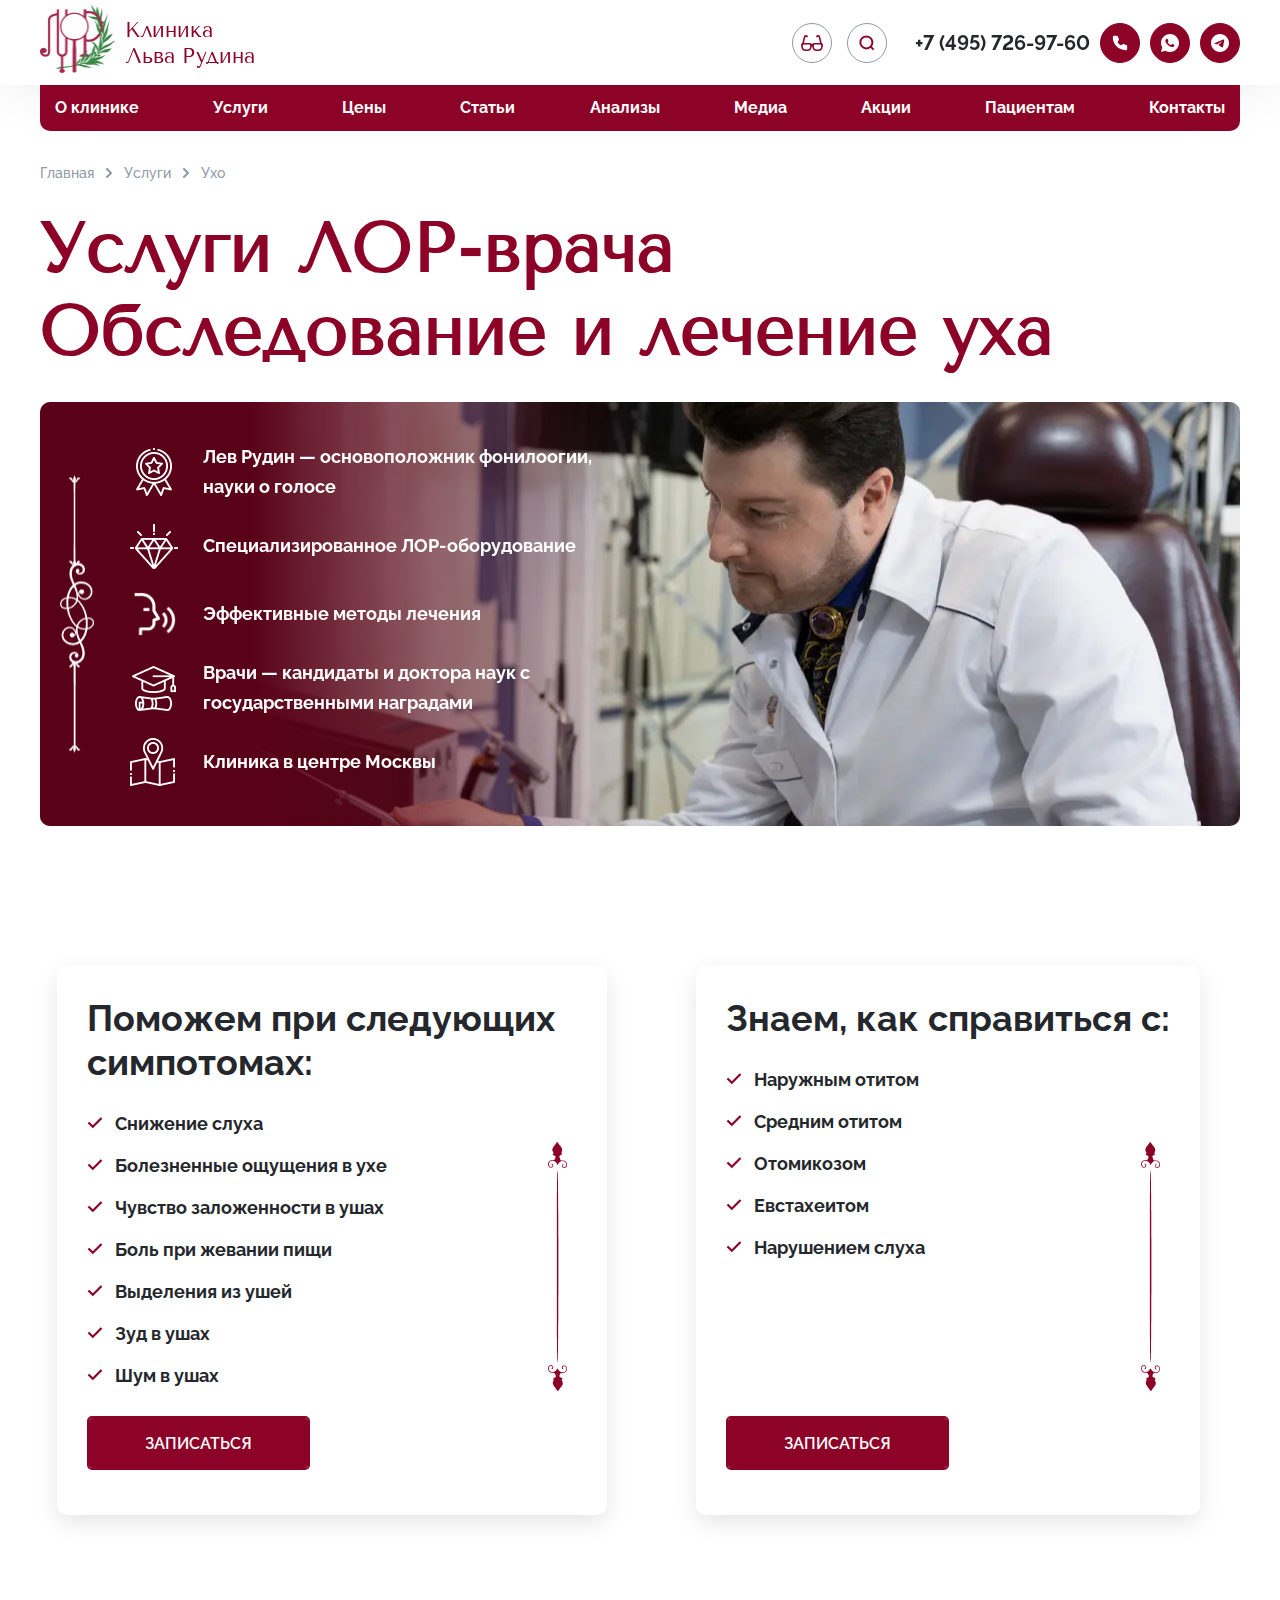
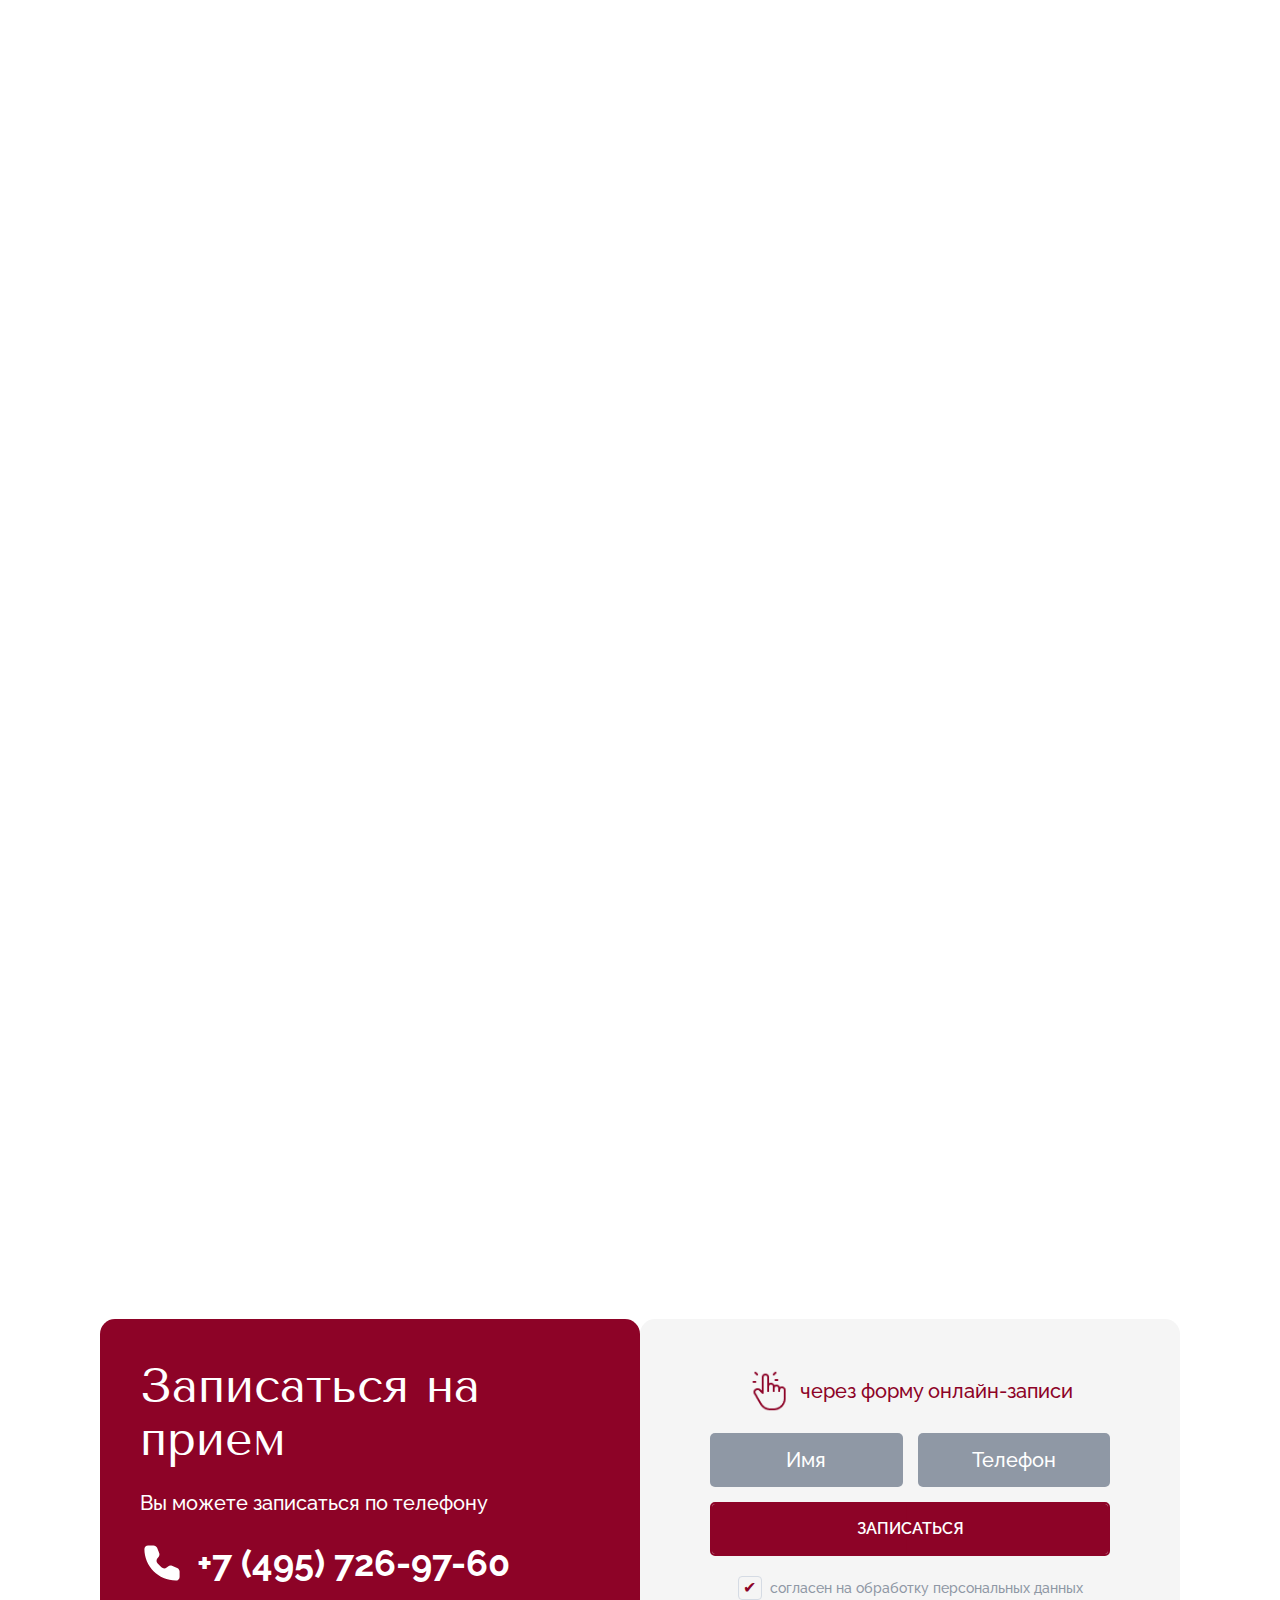
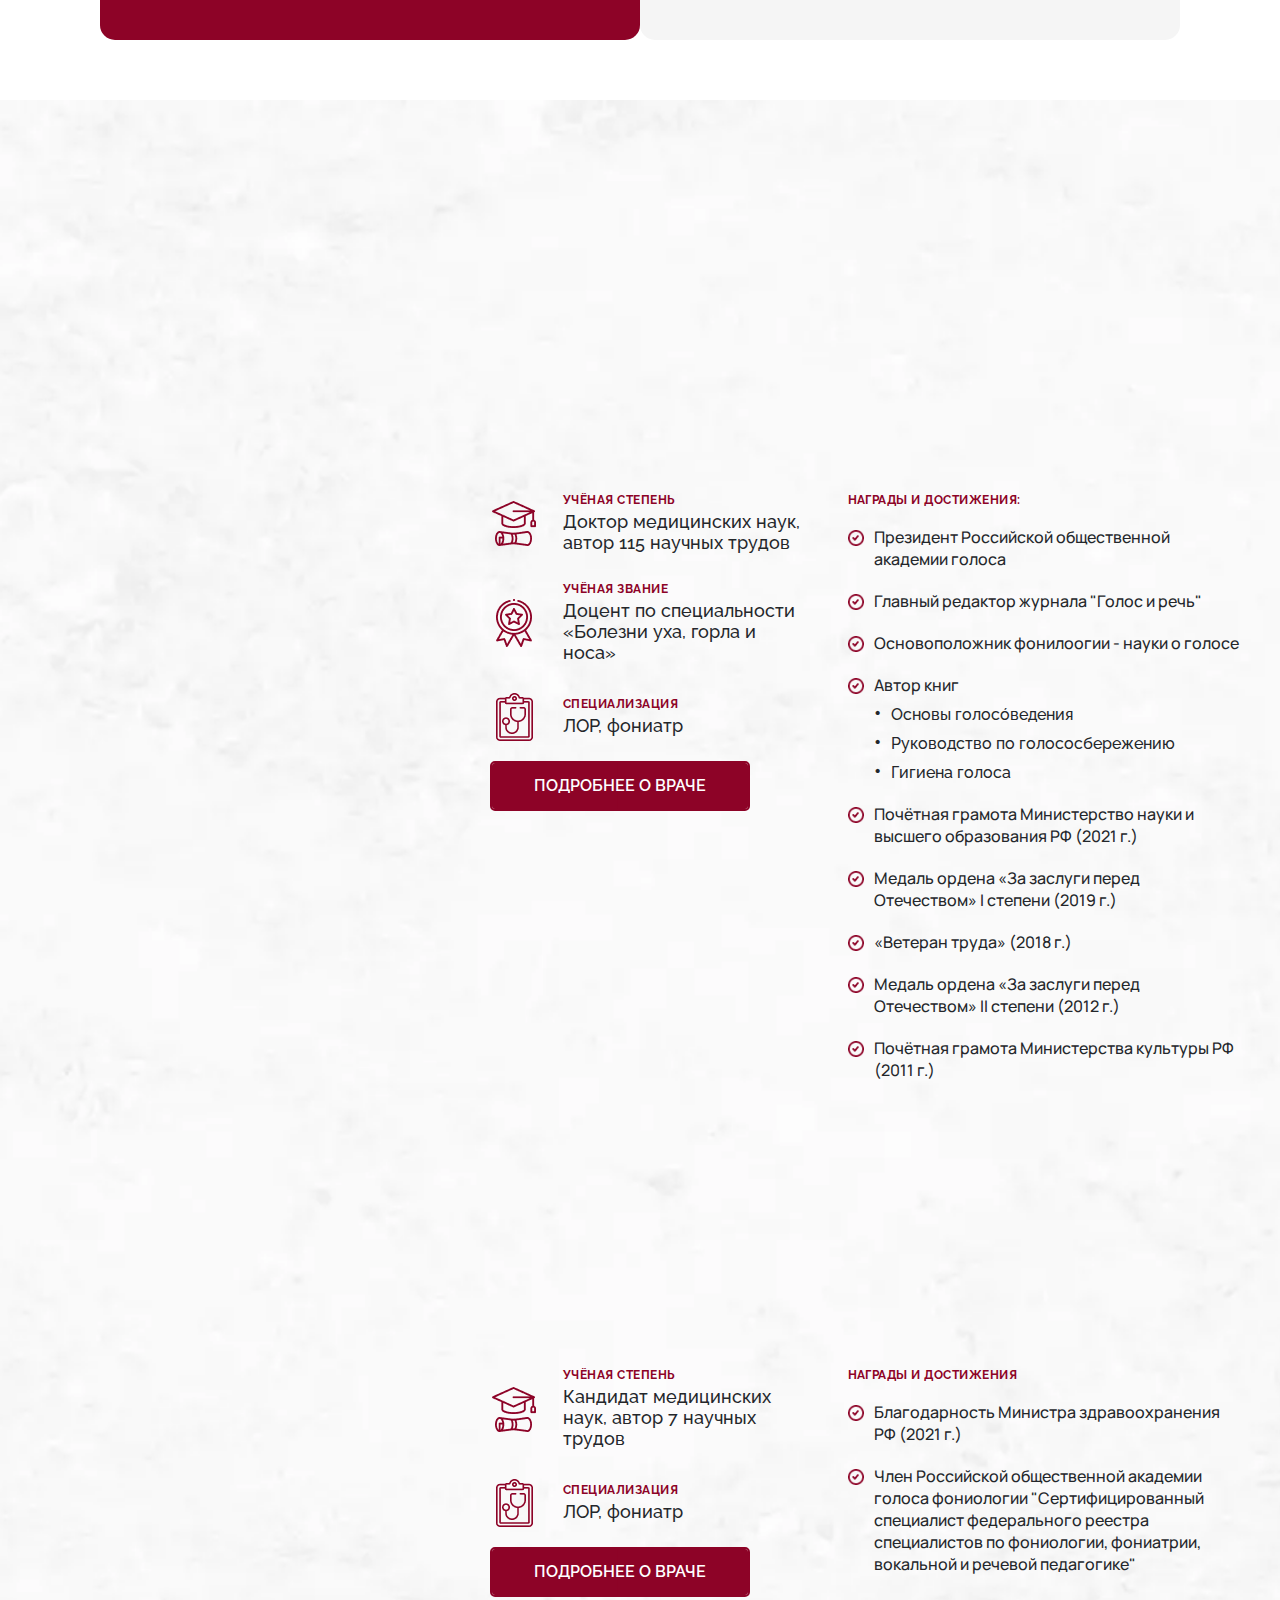
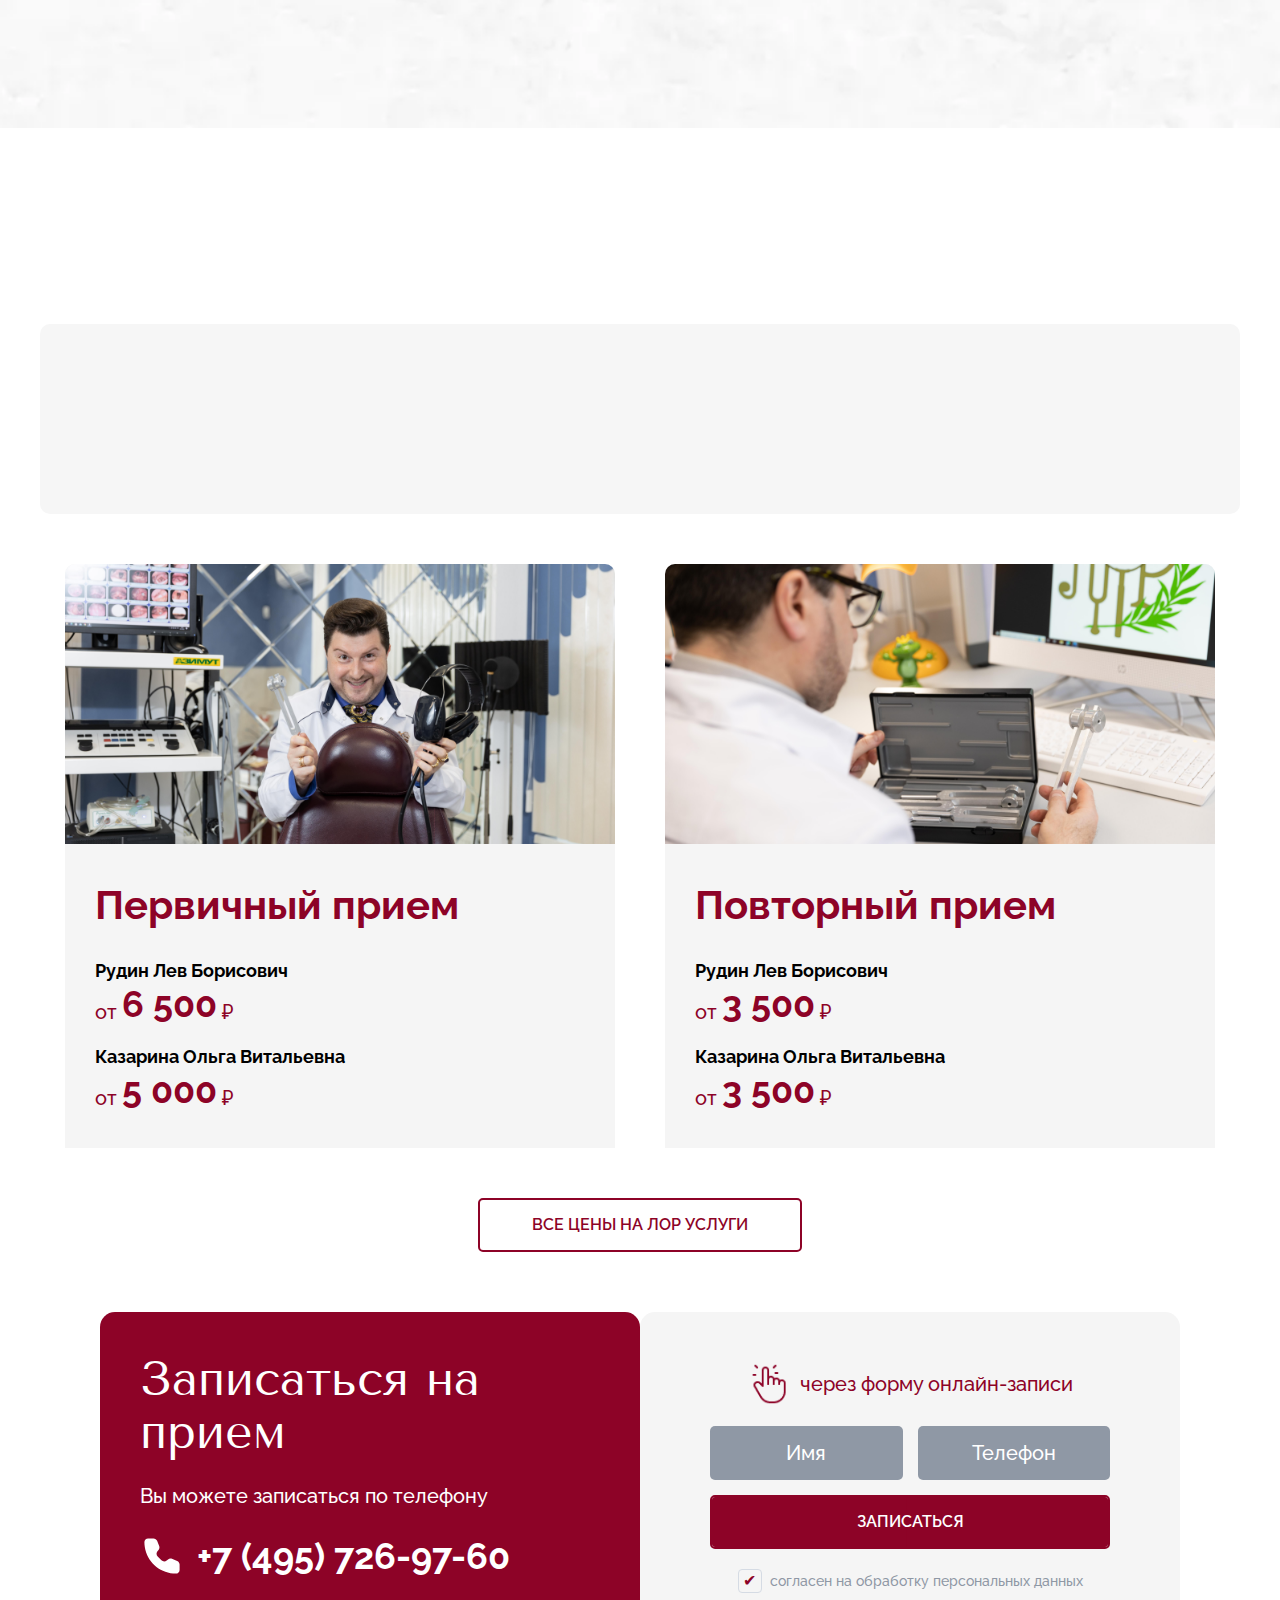
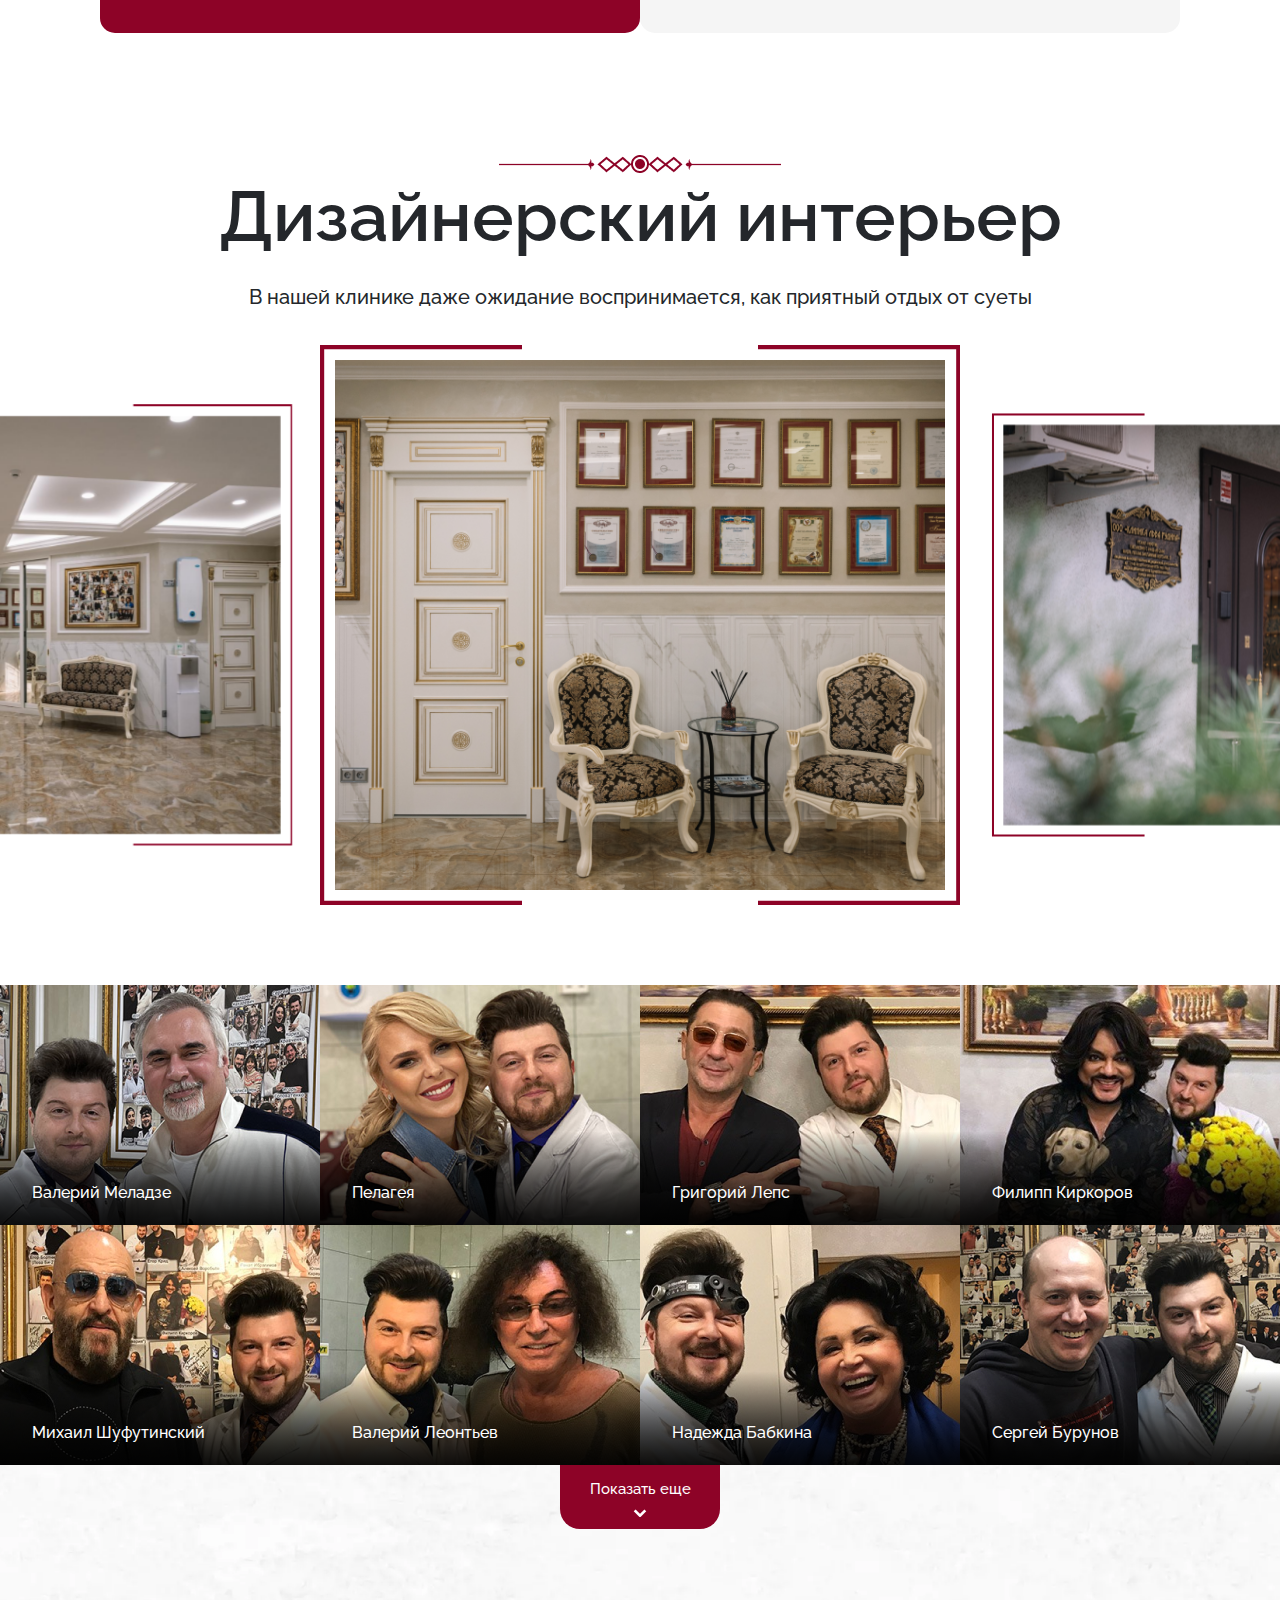
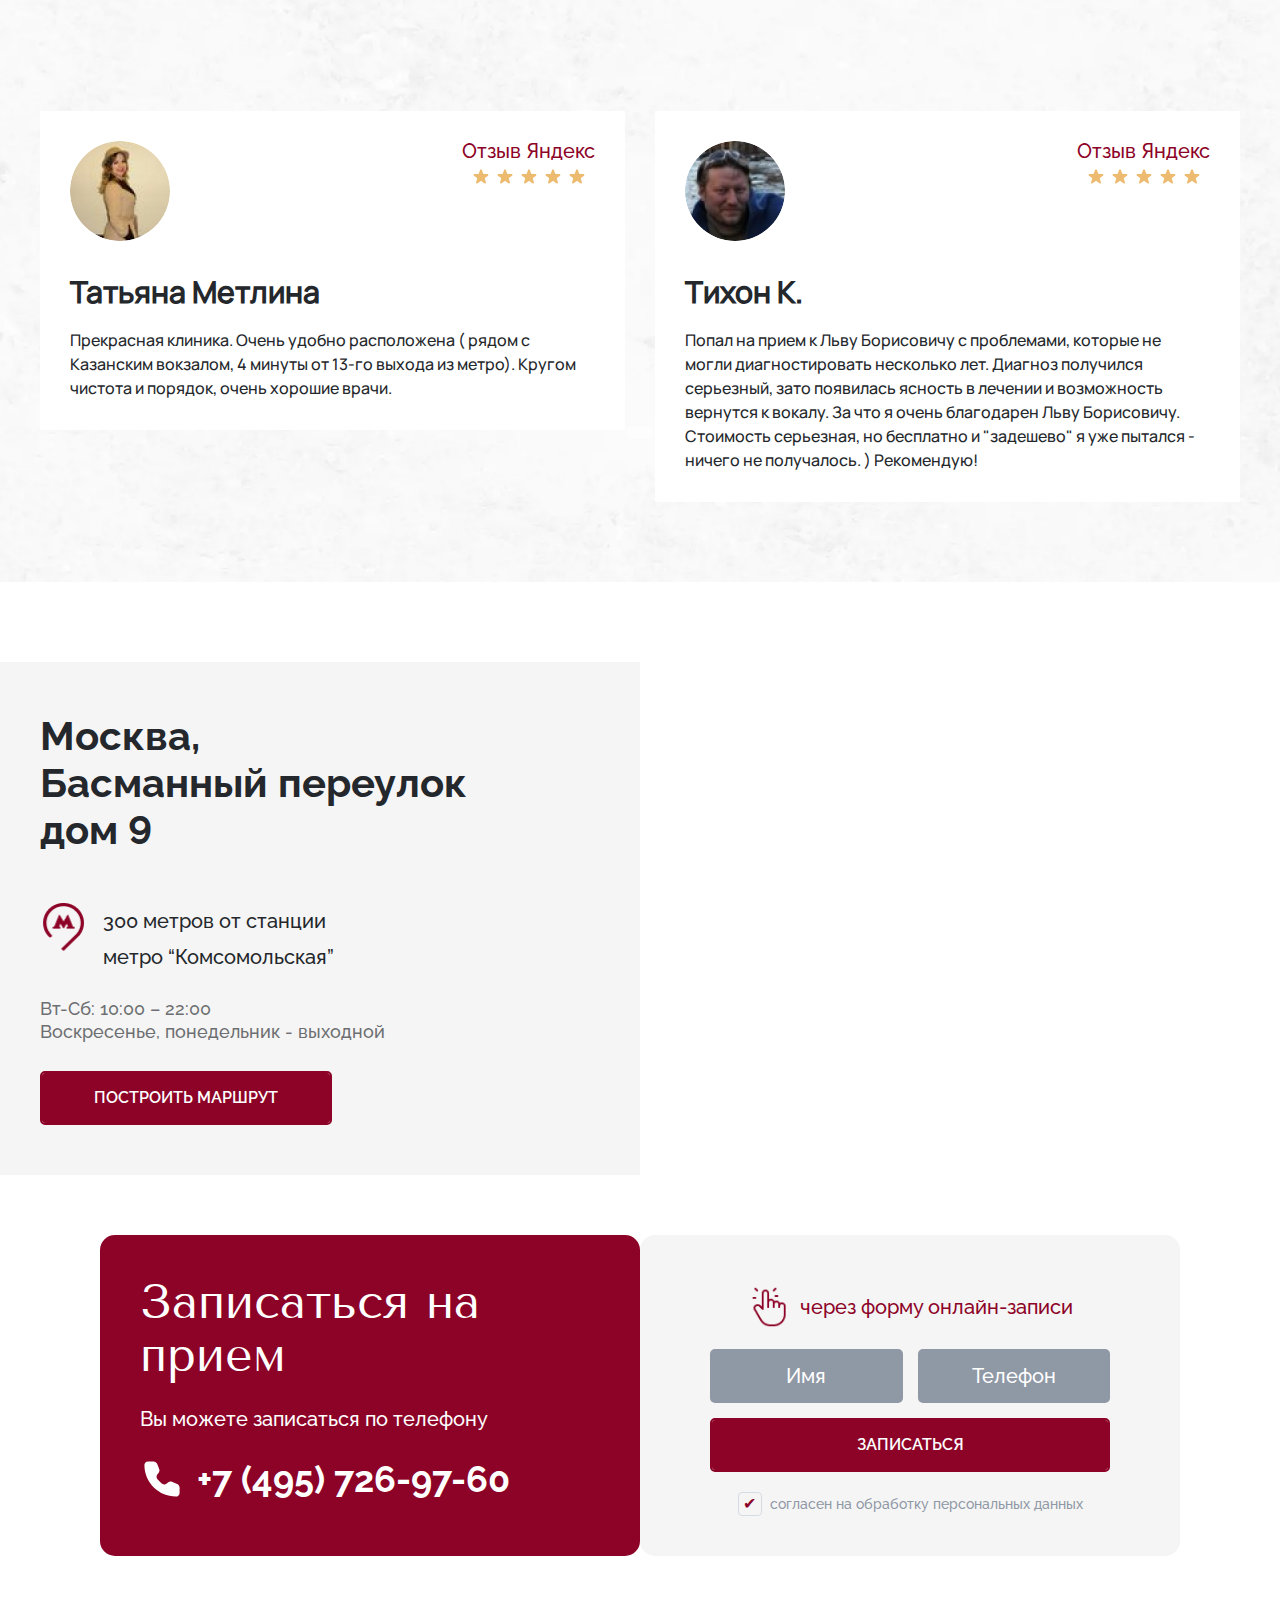
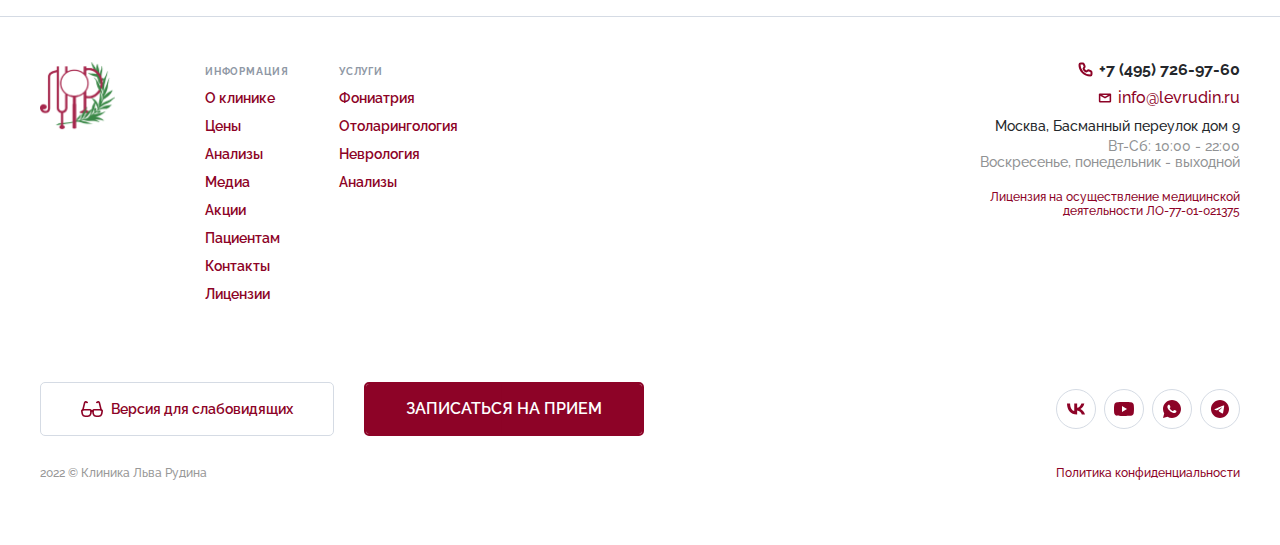
==== commit 312ec39a: "15" ====
--- a/ear.html
+++ b/ear.html
@@ -6,9 +6,9 @@
 	<meta name="format-detection" content="telephone=no">
 	<meta name="viewport" content="width=device-width, initial-scale=1.0">
 	<link rel="shortcut icon" href="img/favicon/Gulp.svg">
-	<link rel="stylesheet" href="https://cdn.jsdelivr.net/npm/swiper@10/swiper-bundle.min.css?_v=20231214195604" />
-	<link href="https://unpkg.com/aos@2.3.1/dist/aos.css?_v=20231214195604" rel="stylesheet">
-	<link rel="stylesheet" href="css/style.min.css?_v=20231214195604">
+	<link rel="stylesheet" href="https://cdn.jsdelivr.net/npm/swiper@10/swiper-bundle.min.css?_v=20231223204038" />
+	<link href="https://unpkg.com/aos@2.3.1/dist/aos.css?_v=20231223204038" rel="stylesheet">
+	<link rel="stylesheet" href="css/style.min.css?_v=20231223204038">
 </head>
 
 <body>
@@ -20,7 +20,7 @@
 				<ul class="header__list">
 					<li class="header__item"><a href="about.html" class="header__link link-page">О клинике</a></li>
 					<li class="header__item"><a href="services.html" class="header__link link-page">Услуги</a></li>
-					<li class="header__item"><a href="prices.html" class="header__link link-page">Цены</a></li>
+					<li class="header__item"><a href="price.html" class="header__link link-page">Цены</a></li>
 					<li class="header__item"><a href="articles.html" class="header__link link-page">Статьи</a></li>
 					<li class="header__item"><a href="analyzes.html" class="header__link link-page">Анализы</a></li>
 					<li class="header__item"><a href="media.html" class="header__link link-page">Медиа</a></li>
@@ -112,7 +112,7 @@
               <ul class="doctor__list">
                 <li class="doctor__li" data-aos="fade-right">
                   <img src="img/icons/icon-white-2.png" alt="intro-list">
-                  <p>Лев Рудин — основоположник фониология, науки о голосе</p>
+                  <p>Лев Рудин — основоположник фонилоогии, науки о голосе</p>
                 </li>
                 <li class="doctor__li" data-aos="fade-right" data-aos-delay="50">
                   <img src="img/icons/icon-white-3.png" alt="intro-list">
@@ -335,12 +335,12 @@
           </div>
         </div>
         <form class="record__form form-record" data-form="record">
-          <div class="record__form_unavailable"><span>записаться можно только по телефону</span></div>
-          <div class="record__form_info _none">
+          <div class="record__form_unavailable _none"><span>записаться можно только по телефону</span></div>
+          <div class="record__form_info">
             <img src="img/icons/tabler.png" alt="tabler">
             <span>через форму онлайн-записи</span>
           </div>
-          <div class="record__form_row _none">
+          <div class="record__form_row">
             <div class="record__form_wpInput wpInput">
               <input type="text" name="name" class="record__form_input input" placeholder="Имя">
             </div>
@@ -348,8 +348,8 @@
               <input type="tel" name="phone" class="record__form_input input" inputmode="tel" placeholder="Телефон">
             </div>
           </div>
-          <button type="submit" class="record__form_button button hover _none">Записаться</button>
-          <label class="record__form_bottom wpCheckbox-label _none">
+          <button type="submit" class="record__form_button button hover">Записаться</button>
+          <label class="record__form_bottom wpCheckbox-label">
             <input type="checkbox" name="privacy-policy" class="input-checkbox" id="privacy-policy" checked>
             <label for="privacy-policy" class="record__form_checkbox-label checkbox-label"></label>
             <p class="record__form_text">согласен на обработку персональных данных</p>
@@ -415,13 +415,13 @@
                         </li>
                         <li class="specialists__specialist_item-right">
                           <img src="img/icons/check.png" alt="check">
-                          <p>Основоположник фониология - науки о голосе</p>
+                          <p>Основоположник фонилоогии - науки о голосе</p>
                         </li>
                         <li class="specialists__specialist_item-right">
                           <img src="img/icons/check.png" alt="check">
                           <p>Автор книг</p>
                           <ul class="specialists__specialist_subList">
-                            <li>Основы голос'оведения </li>
+                            <li>Основы голосóведения </li>
                             <li>Руководство по голососбережению</li>
                             <li>Гигиена голоса</li>
                           </ul>
@@ -566,44 +566,44 @@
       </section>
 
       <section class="record section">
-        <div class="record__container _container">
-          <div class="record__body">
-            <div class="record__content">
-              <div class="record__block">
-                <h4 class="record__title">Записаться на прием</h4>
-                <span>Вы можете записаться по телефону</span>
-                <div class="record__block-bottom">
-                  <svg class='icon'>
-                    <use xlink:href='img/svg/sprite.svg#tel'></use>
-                  </svg>
-                  <a href="tel:74957269760" class="record__tel">+7 (495) 726-97-60</a>
-                </div>
-              </div>
-              <form class="record__form form-record" data-form="record">
-                <div class="record__form_info">
-                  <img src="img/icons/tabler.png" alt="tabler">
-                  <span>через форму онлайн-записи</span>
-                </div>
-                <div class="record__form_row">
-                  <div class="record__form_wpInput wpInput">
-                    <input type="text" name="name" class="record__form_input input" placeholder="Имя">
-                  </div>
-                  <div class="record__form_wpInput wpInput">
-                    <input type="tel" name="phone" class="record__form_input input" inputmode="tel"
-                      placeholder="Телефон">
-                  </div>
-                </div>
-                <button type="submit" class="record__form_button button hover">Записаться</button>
-                <label class="record__form_bottom wpCheckbox-label">
-                  <input type="checkbox" name="privacy-policy" class="input-checkbox" id="privacy-policy" checked>
-                  <label for="privacy-policy" class="record__form_checkbox-label checkbox-label"></label>
-                  <p class="record__form_text">согласен на обработку персональных данных</p>
-                </label>
-              </form>
-            </div>
+  <div class="record__container _container">
+    <div class="record__body">
+      <div class="record__content">
+        <div class="record__block">
+          <h4 class="record__title">Записаться на прием</h4>
+          <span>Вы можете записаться по телефону</span>
+          <div class="record__block-bottom">
+            <svg class='icon'>
+              <use xlink:href='img/svg/sprite.svg#tel'></use>
+            </svg>
+            <a href="tel:74957269760" class="record__tel">+7 (495) 726-97-60</a>
           </div>
         </div>
-      </section>
+        <form class="record__form form-record" data-form="record">
+          <div class="record__form_unavailable _none"><span>записаться можно только по телефону</span></div>
+          <div class="record__form_info">
+            <img src="img/icons/tabler.png" alt="tabler">
+            <span>через форму онлайн-записи</span>
+          </div>
+          <div class="record__form_row">
+            <div class="record__form_wpInput wpInput">
+              <input type="text" name="name" class="record__form_input input" placeholder="Имя">
+            </div>
+            <div class="record__form_wpInput wpInput">
+              <input type="tel" name="phone" class="record__form_input input" inputmode="tel" placeholder="Телефон">
+            </div>
+          </div>
+          <button type="submit" class="record__form_button button hover">Записаться</button>
+          <label class="record__form_bottom wpCheckbox-label">
+            <input type="checkbox" name="privacy-policy" class="input-checkbox" id="privacy-policy" checked>
+            <label for="privacy-policy" class="record__form_checkbox-label checkbox-label"></label>
+            <p class="record__form_text">согласен на обработку персональных данных</p>
+          </label>
+        </form>
+      </div>
+    </div>
+  </div>
+</section>
 
       <section class="interior section">
         <div class="interior__body">
@@ -982,7 +982,7 @@
               <!-- <img src="img/map.png" alt="map"> -->
               <div id="map" class="yandex-mapper">
                 <script type="text/javascript" charset="utf-8" async
-                  src="https://api-maps.yandex.ru/services/constructor/1.0/js/?um=constructor%3A8cde998a4ff33b60fbc91853509499b95c0408c4ca67b87ef399293d64700e59&amp;width=100%25&amp;height=500&amp;lang=ru_RU&amp;scroll=true&_v=20231214195604"></script>
+                  src="https://api-maps.yandex.ru/services/constructor/1.0/js/?um=constructor%3A8cde998a4ff33b60fbc91853509499b95c0408c4ca67b87ef399293d64700e59&amp;width=100%25&amp;height=500&amp;lang=ru_RU&amp;scroll=true&_v=20231223204038"></script>
               </div>
             </div>
           </div>
@@ -990,44 +990,44 @@
       </section>
 
       <section class="record section">
-        <div class="record__container _container">
-          <div class="record__body">
-            <div class="record__content">
-              <div class="record__block">
-                <h4 class="record__title">Записаться на прием</h4>
-                <span>Вы можете записаться по телефону</span>
-                <div class="record__block-bottom">
-                  <svg class='icon'>
-                    <use xlink:href='img/svg/sprite.svg#tel'></use>
-                  </svg>
-                  <a href="tel:74957269760" class="record__tel">+7 (495) 726-97-60</a>
-                </div>
-              </div>
-              <form class="record__form form-record" data-form="record">
-                <div class="record__form_info">
-                  <img src="img/icons/tabler.png" alt="tabler">
-                  <span>через форму онлайн-записи</span>
-                </div>
-                <div class="record__form_row">
-                  <div class="record__form_wpInput wpInput">
-                    <input type="text" name="name" class="record__form_input input" placeholder="Имя">
-                  </div>
-                  <div class="record__form_wpInput wpInput">
-                    <input type="tel" name="phone" class="record__form_input input" inputmode="tel"
-                      placeholder="Телефон">
-                  </div>
-                </div>
-                <button type="submit" class="record__form_button button hover">Записаться</button>
-                <label class="record__form_bottom wpCheckbox-label">
-                  <input type="checkbox" name="privacy-policy" class="input-checkbox" id="privacy-policy" checked>
-                  <label for="privacy-policy" class="record__form_checkbox-label checkbox-label"></label>
-                  <p class="record__form_text">согласен на обработку персональных данных</p>
-                </label>
-              </form>
-            </div>
+  <div class="record__container _container">
+    <div class="record__body">
+      <div class="record__content">
+        <div class="record__block">
+          <h4 class="record__title">Записаться на прием</h4>
+          <span>Вы можете записаться по телефону</span>
+          <div class="record__block-bottom">
+            <svg class='icon'>
+              <use xlink:href='img/svg/sprite.svg#tel'></use>
+            </svg>
+            <a href="tel:74957269760" class="record__tel">+7 (495) 726-97-60</a>
           </div>
         </div>
-      </section>
+        <form class="record__form form-record" data-form="record">
+          <div class="record__form_unavailable _none"><span>записаться можно только по телефону</span></div>
+          <div class="record__form_info">
+            <img src="img/icons/tabler.png" alt="tabler">
+            <span>через форму онлайн-записи</span>
+          </div>
+          <div class="record__form_row">
+            <div class="record__form_wpInput wpInput">
+              <input type="text" name="name" class="record__form_input input" placeholder="Имя">
+            </div>
+            <div class="record__form_wpInput wpInput">
+              <input type="tel" name="phone" class="record__form_input input" inputmode="tel" placeholder="Телефон">
+            </div>
+          </div>
+          <button type="submit" class="record__form_button button hover">Записаться</button>
+          <label class="record__form_bottom wpCheckbox-label">
+            <input type="checkbox" name="privacy-policy" class="input-checkbox" id="privacy-policy" checked>
+            <label for="privacy-policy" class="record__form_checkbox-label checkbox-label"></label>
+            <p class="record__form_text">согласен на обработку персональных данных</p>
+          </label>
+        </form>
+      </div>
+    </div>
+  </div>
+</section>
     </main>
     <footer class="footer">
 	<div class="footer__container _container">
@@ -1211,10 +1211,10 @@
 		</div>
 	</div>
 </div>
-  <script src="https://cdn.jsdelivr.net/npm/swiper@10/swiper-bundle.min.js?_v=20231214195604"></script>
-<script src="https://unpkg.com/aos@2.3.1/dist/aos.js?_v=20231214195604"></script>
-<script src="assets/libs/fslightbox.js?_v=20231214195604"></script>
-<script src="js/app.min.js?_v=20231214195604"></script>
+  <script src="https://cdn.jsdelivr.net/npm/swiper@10/swiper-bundle.min.js?_v=20231223204038"></script>
+<script src="https://unpkg.com/aos@2.3.1/dist/aos.js?_v=20231223204038"></script>
+<script src="assets/libs/fslightbox.js?_v=20231223204038"></script>
+<script src="js/app.min.js?_v=20231223204038"></script>
 </body>
 
 </html>--- a/css/style.min.css
+++ b/css/style.min.css
@@ -1 +1 @@
-@charset "UTF-8";@font-face{font-family:Manrope;font-display:swap;src:url(../fonts/Manrope-Medium.woff2) format("woff2"),url(../fonts/Manrope-Medium.woff) format("woff");font-weight:500;font-style:normal}@font-face{font-family:PlayfairDisplay;font-display:swap;src:url(../fonts/PlayfairDisplay-Bold.woff2) format("woff2"),url(../fonts/PlayfairDisplay-Bold.woff) format("woff");font-weight:700;font-style:normal}@font-face{font-family:Raleway;font-display:swap;src:url(../fonts/Raleway-Medium.woff2) format("woff2"),url(../fonts/Raleway-Medium.woff) format("woff");font-weight:500;font-style:normal}@font-face{font-family:Raleway;font-display:swap;src:url(../fonts/Raleway-Regular.woff2) format("woff2"),url(../fonts/Raleway-Regular.woff) format("woff");font-weight:400;font-style:normal}@font-face{font-family:Raleway;font-display:swap;src:url(../fonts/Raleway-SemiBold.woff2) format("woff2"),url(../fonts/Raleway-SemiBold.woff) format("woff");font-weight:600;font-style:normal}@font-face{font-family:Raleway;font-display:swap;src:url(../fonts/Raleway-Bold.woff2) format("woff2"),url(../fonts/Raleway-Bold.woff) format("woff");font-weight:700;font-style:normal}@font-face{font-family:TenorSans;font-display:swap;src:url(../fonts/TenorSans-Regular.woff2) format("woff2"),url(../fonts/TenorSans-Regular.woff) format("woff");font-weight:400;font-style:normal}*{padding:0;margin:0;border:0}*,:after,:before{-webkit-box-sizing:border-box;box-sizing:border-box}:active,:focus{outline:0}a:active,a:focus{outline:0}aside,footer,header,nav,section{display:block}body,html{height:100%;min-width:320px}body{line-height:1;font-family:Raleway;font-weight:500;-ms-text-size-adjust:100%;-moz-text-size-adjust:100%;-webkit-text-size-adjust:100%}button,input,textarea{font-family:Raleway}input::-ms-clear{display:none}button{cursor:pointer;background-color:transparent}button::-moz-focus-inner{padding:0;border:0}a{color:#24272b}a,a:visited{text-decoration:none}a:hover{text-decoration:none}ul li{list-style:none}img{vertical-align:top;pointer-events:none}h1,h2,h3,h4,h5,h6{font-weight:inherit;font-size:inherit}*{-webkit-box-sizing:border-box;box-sizing:border-box}::-webkit-scrollbar{width:8px}::-webkit-scrollbar-track{background-color:#fbf8ec}::-webkit-scrollbar-thumb{background-color:#8d0327;border-radius:10px}html._lock{overflow:hidden;position:relative;height:100%}body{color:#24272b;font-size:16px}body._lock{overflow:hidden;position:relative;height:100%}.wrapper{width:100%;min-height:100%;overflow:hidden;display:-webkit-box;display:-ms-flexbox;display:flex;-webkit-box-orient:vertical;-webkit-box-direction:normal;-ms-flex-direction:column;flex-direction:column}._container{max-width:1200px;margin:0 auto}.wpLoader{position:absolute;left:0;top:0;right:0;bottom:0;width:100%;height:100%;background-color:rgba(0,0,0,.4);-webkit-transition:.2s;transition:.2s;z-index:3;display:-webkit-box;display:-ms-flexbox;display:flex;-webkit-box-align:center;-ms-flex-align:center;align-items:center;-webkit-box-pack:center;-ms-flex-pack:center;justify-content:center;opacity:0;visibility:hidden}.wpLoader._load{opacity:1;visibility:visible}.loader{width:68px;height:68px;border:3px dotted #fff;border-style:solid solid dotted dotted;border-radius:50%;display:inline-block;position:relative;-webkit-box-sizing:border-box;box-sizing:border-box;-webkit-animation:rotation 2s linear infinite;animation:rotation 2s linear infinite}.loader::after{content:"";-webkit-box-sizing:border-box;box-sizing:border-box;position:absolute;left:0;right:0;top:0;bottom:0;margin:auto;border:3px dotted #8d0327;border-style:solid solid dotted;width:50%;height:50%;border-radius:50%;-webkit-animation:rotationBack 1s linear infinite;animation:rotationBack 1s linear infinite;-webkit-transform-origin:center center;-ms-transform-origin:center center;transform-origin:center center}@-webkit-keyframes rotation{0%{-webkit-transform:rotate(0);transform:rotate(0)}100%{-webkit-transform:rotate(360deg);transform:rotate(360deg)}}@keyframes rotation{0%{-webkit-transform:rotate(0);transform:rotate(0)}100%{-webkit-transform:rotate(360deg);transform:rotate(360deg)}}@-webkit-keyframes rotationBack{0%{-webkit-transform:rotate(0);transform:rotate(0)}100%{-webkit-transform:rotate(-360deg);transform:rotate(-360deg)}}@keyframes rotationBack{0%{-webkit-transform:rotate(0);transform:rotate(0)}100%{-webkit-transform:rotate(-360deg);transform:rotate(-360deg)}}._my-accordion{overflow:hidden}._my-accordion._open ._my-accordion-content{opacity:1}._my-accordion-controler{cursor:pointer}._my-accordion-content{-webkit-box-sizing:content-box;box-sizing:content-box;max-height:0;opacity:0;will-change:max-height}.main{-webkit-box-flex:1;-ms-flex:1 1 auto;flex:1 1 auto}.section{padding:80px 0}.no-webp .section-bg{background:url(../img/intro-bg.webp) no-repeat center/cover}.h1{color:#8d0327;font-family:TenorSans;font-weight:600;line-height:normal;font-size:70px}.h2{font-family:Raleway;font-weight:600;line-height:86px;font-size:70px;position:relative}.h2 img{position:absolute;bottom:100%;left:50%;-webkit-transform:translateX(-50%);-ms-transform:translateX(-50%);transform:translateX(-50%)}.h3{font-family:TenorSans;font-size:48px;font-weight:400;line-height:normal;position:relative}.h3 img{position:absolute;bottom:100%;left:0}.button{color:#fff;font-size:16px;font-weight:600;text-transform:uppercase;border-radius:5px}.hover{display:inline-block;overflow:hidden;position:relative;z-index:1;-webkit-transition:.3s;transition:.3s;border:2px solid #8d0327}.hover::after,.hover::before{content:"";position:absolute;top:0;bottom:0;left:0;right:0;width:100%;height:100%;background-color:#8d0327;-webkit-transition:.3s;transition:.3s;z-index:-1}.hover::before{-webkit-transform:translateX(-49%);-ms-transform:translateX(-49%);transform:translateX(-49%)}.hover::after{-webkit-transform:translateX(49%);-ms-transform:translateX(49%);transform:translateX(49%)}.hover:hover{-webkit-box-shadow:0 0 10px 4px rgba(141,3,39,.2);box-shadow:0 0 10px 4px rgba(141,3,39,.2);color:#8d0327}.hover:hover::before{-webkit-transform:translateX(-95%);-ms-transform:translateX(-95%);transform:translateX(-95%)}.hover:hover::after{-webkit-transform:translateX(95%);-ms-transform:translateX(95%);transform:translateX(95%)}.form-record .just-validate-error-label{display:none}.wpInput{position:relative}.wpInput .just-validate-error-label{display:block;position:absolute;bottom:100%;left:50%;font-size:12px;-webkit-transform:translateX(-50%);-ms-transform:translateX(-50%);transform:translateX(-50%);white-space:nowrap}.input{width:100%;padding:9px;text-align:center;border-radius:5px;background-color:#8f98a5;-webkit-transition:.3s;transition:.3s;color:#fff;height:54px;font-variant-numeric:lining-nums proportional-nums;font-weight:500;letter-spacing:.5px;border:2px solid transparent;font-size:20px}.input::-webkit-input-placeholder{color:#fff;font-size:20px;font-style:normal;font-weight:500;letter-spacing:0}.input::-moz-placeholder{color:#fff;font-size:20px;font-style:normal;font-weight:500;letter-spacing:0}.input:-ms-input-placeholder{color:#fff;font-size:20px;font-style:normal;font-weight:500;letter-spacing:0}.input::-ms-input-placeholder{color:#fff;font-size:20px;font-style:normal;font-weight:500;letter-spacing:0}.input::placeholder{color:#fff;font-size:20px;font-style:normal;font-weight:500;letter-spacing:0}.input:focus{background-color:transparent;border:2px solid #8d0327;color:#8f98a5}.input:focus::-webkit-input-placeholder{color:#8f98a5}.input:focus::-moz-placeholder{color:#8f98a5}.input:focus:-ms-input-placeholder{color:#8f98a5}.input:focus::-ms-input-placeholder{color:#8f98a5}.input:focus::placeholder{color:#8f98a5}.input.just-validate-success-field{background-color:rgba(3,134,25,.5);color:#fff}.input.just-validate-success-field::-webkit-input-placeholder{color:#fff}.input.just-validate-success-field::-moz-placeholder{color:#fff}.input.just-validate-success-field:-ms-input-placeholder{color:#fff}.input.just-validate-success-field::-ms-input-placeholder{color:#fff}.input.just-validate-success-field::placeholder{color:#fff}.input.just-validate-error-field{background-color:rgba(134,3,42,.5);color:#fff}.input.just-validate-error-field::-webkit-input-placeholder{color:#fff}.input.just-validate-error-field::-moz-placeholder{color:#fff}.input.just-validate-error-field:-ms-input-placeholder{color:#fff}.input.just-validate-error-field::-ms-input-placeholder{color:#fff}.input.just-validate-error-field::placeholder{color:#fff}.input-checkbox{display:none}.input-checkbox:checked+.checkbox-label::before{-webkit-transform:scale(1);-ms-transform:scale(1);transform:scale(1)}.input-checkbox.just-validate-error-field+.checkbox-label{border:1px solid #8d0327}.wpCheckbox-label{display:-webkit-box;display:-ms-flexbox;display:flex;-webkit-box-align:center;-ms-flex-align:center;align-items:center;gap:8px}.wpCheckbox-label p{color:#8f98a5;font-size:14px;line-height:normal}.wpCheckbox-label .just-validate-error-label{display:none}.checkbox-label{width:24px;height:24px;-ms-flex-negative:0;flex-shrink:0;position:relative;border-radius:4px;cursor:pointer;text-align:center;display:-webkit-box;display:-ms-flexbox;display:flex;-webkit-box-align:center;-ms-flex-align:center;align-items:center;-webkit-box-pack:center;-ms-flex-pack:center;justify-content:center;border:1px solid #d5dbe4;-webkit-transition:.2s;transition:.2s}.checkbox-label::before{content:"✔";color:#8d0327;position:absolute;line-height:24px;-webkit-transition:.1s;transition:.1s;-webkit-transform:scale(0);-ms-transform:scale(0);transform:scale(0)}.header__body{-webkit-box-shadow:0 -8px 70px -16px rgba(0,0,0,.25);box-shadow:0 -8px 70px -16px rgba(0,0,0,.25)}.header__container{position:relative}.header__container._container{padding:0}.header__nav{display:block;position:absolute;top:100%;left:0;right:0;width:100%;border-radius:0 0 10px 10px;-webkit-transition:.3s;transition:.3s}.header__nav._fixed{position:fixed;top:0;left:0;right:0;z-index:4}.header__list{display:-webkit-box;display:-ms-flexbox;display:flex;-webkit-box-align:center;-ms-flex-align:center;align-items:center;-webkit-box-pack:justify;-ms-flex-pack:justify;justify-content:space-between;border-radius:0 0 10px 10px;background-color:#8d0327;padding:15px}.header__list_close{position:absolute;right:15px;top:30px;width:30px;height:30px;cursor:pointer;opacity:0;visibility:hidden;-webkit-transition:opacity .2s ease-in-out;transition:opacity .2s ease-in-out;-webkit-transition-delay:.3s;transition-delay:.3s}.header__list_close::after,.header__list_close::before{content:"";position:absolute;width:100%;height:2px;top:50%;background-color:#fff;-webkit-transition:.1s;transition:.1s}.header__list_close::before{-webkit-transform:translateY(-50%) rotate(45deg);-ms-transform:translateY(-50%) rotate(45deg);transform:translateY(-50%) rotate(45deg)}.header__list_close::after{-webkit-transform:translateY(-50%) rotate(-45deg);-ms-transform:translateY(-50%) rotate(-45deg);transform:translateY(-50%) rotate(-45deg)}.header__list_close:active::before{-webkit-transform:translateY(-50%) rotate(45deg) scale(.8);-ms-transform:translateY(-50%) rotate(45deg) scale(.8);transform:translateY(-50%) rotate(45deg) scale(.8)}.header__list_close:active::after{-webkit-transform:translateY(-50%) rotate(-45deg) scale(.7);-ms-transform:translateY(-50%) rotate(-45deg) scale(.7);transform:translateY(-50%) rotate(-45deg) scale(.7)}.header__link{color:#fff;font-size:18px;font-weight:700;-webkit-transition:.2s;transition:.2s;position:relative}.header__link::after{content:"";position:absolute;top:100%;left:50%;-webkit-transform:translateX(-50%);-ms-transform:translateX(-50%);transform:translateX(-50%);height:1px;width:0;-webkit-transition:.2s;transition:.2s;background-color:#fff;border-radius:2px}.header__link:hover::after{width:100%}.header__link._active::after{width:100%;height:2px}.header__content{width:100%;display:-webkit-box;display:-ms-flexbox;display:flex;-webkit-box-pack:justify;-ms-flex-pack:justify;justify-content:space-between;-webkit-box-align:center;-ms-flex-align:center;align-items:center;gap:10px;position:relative;padding:5px 0;background-color:#fff}.header__logo{display:-webkit-box;display:-ms-flexbox;display:flex;-webkit-box-align:center;-ms-flex-align:center;align-items:center;gap:10px}.header__logo img{width:75px;height:75px}.header__logo-text{color:#8d0327;font-family:TenorSans;font-weight:400;line-height:normal}.header__content-controls{-webkit-box-flex:1;-ms-flex:1 1 auto;flex:1 1 auto;display:-webkit-box;display:-ms-flexbox;display:flex;-webkit-box-align:center;-ms-flex-align:center;align-items:center;-webkit-box-pack:end;-ms-flex-pack:end;justify-content:flex-end;gap:15px}.header .header-controls-btn{height:40px;width:40px;cursor:pointer;border-radius:50%;border:1px solid #8f98a5;display:-webkit-box;display:-ms-flexbox;display:flex;-webkit-box-align:center;-ms-flex-align:center;align-items:center;-webkit-box-pack:center;-ms-flex-pack:center;justify-content:center;-webkit-transition:.2s;transition:.2s}.header .header-controls-btn .icon{-webkit-transition:.2s;transition:.2s}.header .header-controls-btn:hover{background-color:#8d0327;border:1px solid #8d0327}.header__visuallyImpaired{-ms-flex-negative:0;flex-shrink:0}.header__visuallyImpaired .icon{width:22px;height:16px;fill:#8d0327}.header__visuallyImpaired:hover .icon{fill:#fff}.header__form{width:40px;height:40px;position:relative;overflow:hidden;-webkit-transition:.3s;transition:.3s}.header__form_search{position:absolute;left:0;top:0;right:0;bottom:0;border-radius:15px;opacity:0;visibility:hidden;-webkit-transition:.3s;transition:.3s;padding:0 10px;border:1px solid #8f98a5;background-color:transparent;font-variant-numeric:lining-nums proportional-nums;font-size:16px;letter-spacing:.5px;font-weight:500}.header__form_search::-webkit-input-placeholder{color:#999;font-weight:400}.header__form_search::-moz-placeholder{color:#999;font-weight:400}.header__form_search:-ms-input-placeholder{color:#999;font-weight:400}.header__form_search::-ms-input-placeholder{color:#999;font-weight:400}.header__form_search::placeholder{color:#999;font-weight:400}.header__form_search:focus{border:1px solid #8d0327}.header__form_btn{right:0;top:0;position:absolute;-webkit-transition:.3s;transition:.3s}.header__form_btn .icon{width:16px;height:16px;fill:none;stroke-width:2px;stroke:#8d0327}.header__form_btn:hover .icon{stroke:#fff}.header__form._active{width:280px;border-radius:10px}.header__form._active .header__form_search{opacity:1;visibility:visible}.header__form._active .header__form_btn{opacity:0;visibility:hidden}.header__tel{font-size:20px;font-weight:700;color:#24272b;font-variant-numeric:lining-nums proportional-nums;-webkit-transition:.2s;transition:.2s}.header__tel:hover{color:#8d0327}.header__messengers{display:-webkit-box;display:-ms-flexbox;display:flex;-webkit-box-align:center;-ms-flex-align:center;align-items:center;gap:10px}.header__messengers_link{width:40px;height:40px;border-radius:50%;-webkit-transition:.2s;transition:.2s;display:-webkit-box;display:-ms-flexbox;display:flex;-webkit-box-align:center;-ms-flex-align:center;align-items:center;-webkit-box-pack:center;-ms-flex-pack:center;justify-content:center;background-color:#8d0327;border:1px solid #8d0327}.header__messengers_link .icon{width:18px;height:18px;fill:#fff;-webkit-transition:.2s;transition:.2s}.header-burger{display:none;position:relative;width:40px;height:30px;cursor:pointer;z-index:3;margin-left:15px}.header-burger span{position:absolute;-webkit-transition:all .2s ease 0s;transition:all .2s ease 0s;width:100%;height:3px;left:0;background-color:#fff}.header-burger span:nth-child(1){top:0}.header-burger span:nth-child(2){top:50%;-webkit-transform:translateY(-50%);-ms-transform:translateY(-50%);transform:translateY(-50%)}.header-burger span:nth-child(3){bottom:0}.header-burger._active span{-webkit-transform:scale(0);-ms-transform:scale(0);transform:scale(0)}.header-burger._active span:first-child{top:50%;-webkit-transform:translateY(-50%) rotate(-45deg);-ms-transform:translateY(-50%) rotate(-45deg);transform:translateY(-50%) rotate(-45deg)}.header-burger._active span:last-child{bottom:50%;-webkit-transform:translateY(50%) rotate(45deg);-ms-transform:translateY(50%) rotate(45deg);transform:translateY(50%) rotate(45deg)}.footer{padding:45px 0 65px 0;border-top:1px solid #d5dbe4}.footer__body{display:-webkit-box;display:-ms-flexbox;display:flex;-webkit-box-orient:vertical;-webkit-box-direction:normal;-ms-flex-direction:column;flex-direction:column}.footer__top{display:-webkit-box;display:-ms-flexbox;display:flex;-webkit-box-pack:justify;-ms-flex-pack:justify;justify-content:space-between;gap:90px;-webkit-box-align:start;-ms-flex-align:start;align-items:flex-start}.footer__logo{display:-webkit-box;display:-ms-flexbox;display:flex;-webkit-box-align:start;-ms-flex-align:start;align-items:flex-start;-webkit-box-pack:start;-ms-flex-pack:start;justify-content:flex-start;width:75px;height:75px}.footer__logo img{max-width:100%;max-height:100%;-o-object-fit:contain;object-fit:contain}.footer__nav{display:-webkit-box;display:-ms-flexbox;display:flex;-ms-flex-wrap:wrap;flex-wrap:wrap;-webkit-box-flex:1;-ms-flex:1 1 auto;flex:1 1 auto;gap:50px}.footer__list{display:-webkit-box;display:-ms-flexbox;display:flex;-webkit-box-orient:vertical;-webkit-box-direction:normal;-ms-flex-direction:column;flex-direction:column;-webkit-box-align:start;-ms-flex-align:start;align-items:flex-start;gap:12px}.footer__li span{color:#8f98a5;font-size:10px;font-weight:700;letter-spacing:.8px;text-transform:uppercase}.footer__link{color:#8d0327;font-size:14px;font-weight:600;position:relative}.footer__link::before{content:"";position:absolute;top:100%;left:50%;-webkit-transform:translateX(-50%);-ms-transform:translateX(-50%);transform:translateX(-50%);width:0;height:1px;background-color:#8d0327;-webkit-transition:.2s;transition:.2s}.footer__link:hover::before{width:100%}.footer__info-block{display:-webkit-box;display:-ms-flexbox;display:flex;-webkit-box-orient:vertical;-webkit-box-direction:normal;-ms-flex-direction:column;flex-direction:column;-webkit-box-align:end;-ms-flex-align:end;align-items:flex-end;text-align:right}.footer__tel{display:-webkit-box;display:-ms-flexbox;display:flex;-webkit-box-align:center;-ms-flex-align:center;align-items:center;gap:6px}.footer__tel span{color:#24272b;font-weight:700;position:relative}.footer__tel span::before{content:"";position:absolute;top:100%;left:50%;-webkit-transform:translateX(-50%);-ms-transform:translateX(-50%);transform:translateX(-50%);height:2px;width:0;background-color:#8d0327;-webkit-transition:.2s;transition:.2s}.footer__tel .icon{width:15px;height:15px;stroke-width:2px;stroke:#8d0327;fill:none}.footer__tel:hover span::before{width:100%}.footer__mail{display:-webkit-box;display:-ms-flexbox;display:flex;-webkit-box-align:center;-ms-flex-align:center;align-items:center;gap:6px;margin-top:12px}.footer__mail span{color:#8d0327;font-weight:500}.footer__mail .icon{width:14px;height:10px;fill:none;stroke-width:2px;stroke:#8d0327}.footer__address{margin-top:12px;font-size:14px;font-weight:500;line-height:normal;font-style:normal}.footer__schedule{font-size:14px;font-weight:500;opacity:.5;line-height:normal;margin-top:4px}.footer__license-span{color:#8d0327;font-size:12px;line-height:normal;max-width:250px;margin-top:20px}.footer__bottom{-webkit-box-flex:1;-ms-flex:1 1 100%;flex:1 1 100%;width:100%;display:-webkit-box;display:-ms-flexbox;display:flex;-webkit-box-align:center;-ms-flex-align:center;align-items:center;-webkit-box-pack:justify;-ms-flex-pack:justify;justify-content:space-between;gap:15px;margin-top:80px}.footer__wpButton{display:-webkit-box;display:-ms-flexbox;display:flex;-webkit-box-align:center;-ms-flex-align:center;align-items:center;gap:30px}.footer__button{padding:0 40px;height:54px}.footer__button.btn-visually-impaired{color:#8d0327;border:1px solid #d5dbe4;font-size:14px;text-transform:none;display:-webkit-box;display:-ms-flexbox;display:flex;-webkit-box-align:center;-ms-flex-align:center;align-items:center;-webkit-box-pack:center;-ms-flex-pack:center;justify-content:center;gap:8px;-webkit-transition:.3s;transition:.3s}.footer__button.btn-visually-impaired .icon{width:22px;height:16px;fill:#8d0327;-webkit-transition:.3s;transition:.3s}.footer__button.btn-visually-impaired:hover{background-color:#8d0327;border:1px solid #8d0327;color:#fff}.footer__button.btn-visually-impaired:hover .icon{fill:#fff}.footer__messengers{display:-webkit-box;display:-ms-flexbox;display:flex;-webkit-box-align:center;-ms-flex-align:center;align-items:center;gap:8px}.footer__messengers_link{display:-webkit-box;display:-ms-flexbox;display:flex;width:40px;height:40px;-webkit-box-pack:center;-ms-flex-pack:center;justify-content:center;-webkit-box-align:center;-ms-flex-align:center;align-items:center;border-radius:50%;border:1px solid #d5dbe4;-webkit-transition:.2s;transition:.2s}.footer__messengers_link .icon{-webkit-transition:.2s;transition:.2s;fill:#8d0327}.footer__messengers_link:hover{background-color:#8d0327;border:1px solid #8d0327}.footer__messengers_link:hover .icon{fill:#fff}.footer__under{margin-top:30px;-webkit-box-flex:1;-ms-flex:1 1 100%;flex:1 1 100%;width:100%;display:-webkit-box;display:-ms-flexbox;display:flex;-webkit-box-align:center;-ms-flex-align:center;align-items:center;-webkit-box-pack:justify;-ms-flex-pack:justify;justify-content:space-between;line-height:normal}.footer__under span{color:#989898;font-size:12px}.footer__under a{color:#8d0327;font-size:12px}.footer__under a:hover{text-decoration:underline}.modal{-webkit-overflow-scrolling:touch;z-index:10;padding:30px 10px;position:fixed;top:0;left:0;width:100%;height:100%;-webkit-transition:visibility .8s ease 0s;transition:visibility .8s ease 0s;visibility:hidden}.modal::before{content:"";background-color:rgba(0,0,0,.7);position:fixed;width:100%;height:100%;top:0;left:0;opacity:0;-webkit-transition:opacity .8s ease 0s;transition:opacity .8s ease 0s}.modal._show{visibility:visible;overflow:auto}.modal._show::before{opacity:1}.modal._show .modal_body{-webkit-transform:scale(1);-ms-transform:scale(1);transform:scale(1)}.modal._active{overflow:auto;visibility:visible}.modal._active::before{opacity:1}.modal._active .modal__body{-webkit-transition:all .3s ease .2s;transition:all .3s ease .2s;-webkit-transform:scale(1);-ms-transform:scale(1);transform:scale(1)}.modal__content{display:-webkit-box;display:-ms-flexbox;display:flex;-webkit-box-orient:vertical;-webkit-box-direction:normal;-ms-flex-direction:column;flex-direction:column;-webkit-box-align:center;-ms-flex-align:center;align-items:center;min-height:100%;-webkit-box-flex:1;-ms-flex:1 1 auto;flex:1 1 auto;width:100%;display:flex;-webkit-box-pack:center;-ms-flex-pack:center;justify-content:center;align-items:center}.modal__body{-webkit-transform:scale(0);-ms-transform:scale(0);transform:scale(0);-webkit-transition:all .3s ease 0s;transition:all .3s ease 0s;background-color:#fff;padding:50px;width:100%;max-width:800px}.modal__close{width:30px;height:30px;position:absolute;top:0;right:0;cursor:pointer;border:2px solid #757575;background-color:rgba(223,223,223,.8235294118);border-radius:8px;-webkit-transition:.2s;transition:.2s;-webkit-transform:translate(50%,-50%);-ms-transform:translate(50%,-50%);transform:translate(50%,-50%)}.modal__close span{display:block;position:absolute;width:50%;height:2px;background-color:#555353;-webkit-transition:.2s;transition:.2s;left:50%}.modal__close span:first-child{-webkit-transform:translateX(-50%) rotate(45deg);-ms-transform:translateX(-50%) rotate(45deg);transform:translateX(-50%) rotate(45deg);top:12px}.modal__close span:last-child{-webkit-transform:translateX(-50%) rotate(-45deg);-ms-transform:translateX(-50%) rotate(-45deg);transform:translateX(-50%) rotate(-45deg);top:12px}.modal__close:hover{border:2px solid red}.modal__close:hover span{background-color:red}.modal-record::before{background-color:#8d0327}.modal-record .modal__body{padding:0;width:auto;max-width:none;border-radius:15px}.modal-record .modal__close{border:none;background-color:transparent;border-radius:0;-webkit-transform:translate(0,0);-ms-transform:translate(0,0);transform:translate(0,0);top:10px;right:10px}.modal-record .modal__close span{width:100%;height:3px}.modal-video .modal__content{padding:80px 20px}.modal-video .modal__body{display:-webkit-box;display:-ms-flexbox;display:flex;-webkit-box-align:center;-ms-flex-align:center;align-items:center;-webkit-box-pack:center;-ms-flex-pack:center;justify-content:center;background-color:transparent;max-width:1200px;padding:0;overflow:hidden}.modal-video .modal__body video{width:100%;height:100%}.modal-video .modal__close{width:30px;height:30px;position:absolute;top:0;right:0;cursor:pointer;border-radius:8px;background-color:transparent;border:none;border-radius:0;-webkit-transform:translate(-100%,100%);-ms-transform:translate(-100%,100%);transform:translate(-100%,100%);-webkit-transition:.2s;transition:.2s}.modal-video .modal__close span{display:block;position:absolute;width:100%;height:3px;border-radius:4px;background-color:#fff;-webkit-transition:.2s;transition:.2s;left:50%}.modal-video .modal__close span:first-child{-webkit-transform:translateX(-50%) rotate(45deg);-ms-transform:translateX(-50%) rotate(45deg);transform:translateX(-50%) rotate(45deg);top:12px}.modal-video .modal__close span:last-child{-webkit-transform:translateX(-50%) rotate(-45deg);-ms-transform:translateX(-50%) rotate(-45deg);transform:translateX(-50%) rotate(-45deg);top:12px}.modal-video .modal__close:hover span{background-color:#ff0606}.intro{padding:90px 0 70px 0}.intro__body{display:-webkit-box;display:-ms-flexbox;display:flex}.intro__content{-webkit-box-flex:0;-ms-flex:0 1 65%;flex:0 1 65%;display:-webkit-box;display:-ms-flexbox;display:flex;-webkit-box-orient:vertical;-webkit-box-direction:normal;-ms-flex-direction:column;flex-direction:column}.intro__subspan{color:#8d0327;font-size:20px;margin-top:10px}.intro__subtitle{max-width:660px;font-size:26px;line-height:44px;margin-top:35px}.intro__list{margin-top:65px;display:-webkit-box;display:-ms-flexbox;display:flex;-webkit-box-orient:vertical;-webkit-box-direction:normal;-ms-flex-direction:column;flex-direction:column;-webkit-box-align:start;-ms-flex-align:start;align-items:flex-start;row-gap:20px}.intro__item{display:-webkit-box;display:-ms-flexbox;display:flex;-webkit-box-align:center;-ms-flex-align:center;align-items:center;gap:30px;max-width:625px}.intro__item img{width:48px;height:48px}.intro__item span{font-weight:600;line-height:normal;font-size:26px}.intro__right{-webkit-box-flex:0;-ms-flex:0 35%;flex:0 35%;display:-webkit-box;display:-ms-flexbox;display:flex;-webkit-box-orient:vertical;-webkit-box-direction:normal;-ms-flex-direction:column;flex-direction:column;-webkit-box-align:end;-ms-flex-align:end;align-items:flex-end;text-align:right}.intro__right_block{margin-top:40px;display:-webkit-box;display:-ms-flexbox;display:flex;-webkit-box-orient:vertical;-webkit-box-direction:normal;-ms-flex-direction:column;flex-direction:column;-webkit-box-align:end;-ms-flex-align:end;align-items:flex-end}.intro__right_title{position:relative;color:#8d0327;font-family:TenorSans;font-weight:400;line-height:normal;white-space:nowrap;font-size:38px}.intro__right_title img{position:absolute;bottom:100%;right:0;max-width:100%;max-height:100%;-o-object-fit:contain;object-fit:contain}.intro__right_post{display:inline-block;margin-top:5px;font-weight:400;font-size:26px}.intro__right_link{margin-top:25px;padding:17px 52px;text-align:center}.intro__wpImg img{max-width:100%;max-height:100%;-o-object-fit:contain;object-fit:contain}.img-decors{position:absolute;-o-object-fit:contain;object-fit:contain;max-width:100%;max-height:100%;top:0}.img-decors.bg-1{right:100%;-webkit-transform:translateX(-90px);-ms-transform:translateX(-90px);transform:translateX(-90px)}.img-decors.bg-2{left:100%;-webkit-transform:translateX(90px) rotateY(180deg);transform:translateX(90px) rotateY(180deg)}.services__title{text-align:center}.services__swiper{position:relative;margin-top:50px}.services__content{display:-ms-grid;display:grid;-ms-grid-columns:(1fr)[3];grid-template-columns:repeat(3,1fr);gap:15px}.services__block{background:#f5f5f5;padding:40px 30px;display:-webkit-box;display:-ms-flexbox;display:flex;-webkit-box-orient:vertical;-webkit-box-direction:normal;-ms-flex-direction:column;flex-direction:column;-webkit-box-align:start;-ms-flex-align:start;align-items:flex-start;max-width:380px;gap:50px}.services__block_title{font-size:26px;font-weight:700;line-height:normal;font-size:26px}.services__block_text{font-weight:400;line-height:24px;font-size:16px}.services__block_button{margin-top:auto;padding:15px 72px}.services__swiper-pagination{display:none;-webkit-box-align:center;-ms-flex-align:center;align-items:center;-webkit-box-pack:center;-ms-flex-pack:center;justify-content:center;gap:10px;margin:15px auto 0 auto;padding:5px 0}.services__swiper-pagination .swiper-pagination-bullet{width:15px;height:15px;background-color:#24272b;border-radius:50%;-webkit-transition:.3s;transition:.3s}.services__swiper-pagination .swiper-pagination-bullet.swiper-pagination-bullet-active{background-color:#8d0327;-webkit-transform:scale(1.2);-ms-transform:scale(1.2);transform:scale(1.2)}.services__swiper-pagination.swiper-pagination{position:relative}.trust__body{display:-webkit-box;display:-ms-flexbox;display:flex;gap:30px}.trust__content{-webkit-box-flex:1;-ms-flex:1 1 50%;flex:1 1 50%}.trust__text{margin-top:25px;font-weight:600;line-height:30px;font-size:18px;max-width:480px}.trust__swiper{-webkit-box-flex:0;-ms-flex:0 1 50%;flex:0 1 50%;position:relative}.trust__swiper_slide{display:-webkit-box;display:-ms-flexbox;display:flex;-webkit-box-orient:vertical;-webkit-box-direction:normal;-ms-flex-direction:column;flex-direction:column;-webkit-box-align:start;-ms-flex-align:start;align-items:flex-start}.trust__swiper_wpImg{overflow:hidden;width:200px;height:200px;border-radius:50%;display:-webkit-box;display:-ms-flexbox;display:flex;-webkit-box-align:center;-ms-flex-align:center;align-items:center;-webkit-box-pack:center;-ms-flex-pack:center;justify-content:center}.trust__swiper_wpImg img{-o-object-fit:cover;object-fit:cover;max-width:100%;max-height:100%}.trust__swiper_name{font-weight:700;margin-top:30px;font-size:30px}.trust__swiper_description{margin-top:8px;line-height:30px;line-height:30px}.trust__swiper_feedback{margin-top:15px;font-size:16px;line-height:26px}.trust__swiper_navigation{position:absolute;right:0;top:0;display:-webkit-box;display:-ms-flexbox;display:flex;-webkit-box-align:center;-ms-flex-align:center;align-items:center;gap:15px;z-index:1;-webkit-user-select:none;-moz-user-select:none;-ms-user-select:none;user-select:none}.trust__swiper_button{fill:#8d0327;cursor:pointer}.trust__swiper_button.swiper-button-next,.trust__swiper_button.swiper-button-prev{position:sticky}.trust__swiper_button::after{display:none}.trust__swiper_button .icon{width:27px;height:29px}.trust__swiper_button.trust__swiper_button-prev{-webkit-transform:rotate(180deg);-ms-transform:rotate(180deg);transform:rotate(180deg)}.trust__swiper_button.swiper-button-disabled{opacity:.5;cursor:auto}.trust__swiper_button.swiper-button-next,.trust__swiper_button.swiper-button-prev{width:auto;height:auto;margin:0;z-index:3}.trust__swiper_info{display:-webkit-box;display:-ms-flexbox;display:flex;-webkit-box-align:center;-ms-flex-align:center;align-items:center;gap:5px}.trust__swiper_info .current-slides{color:#8d0327;font-family:PlayfairDisplay;font-weight:700;font-size:48px}.trust__swiper_info .all-slides{color:#8d0327;font-family:PlayfairDisplay;font-weight:700;opacity:.5;display:-webkit-box;display:-ms-flexbox;display:flex;margin-top:10px;font-size:30px}.gallery ._container{max-width:1920px}.gallery__body{position:relative}.gallery__title{text-align:center;font-size:64px}.gallery__subtitle{text-align:center;margin:0 auto;padding:20px 0 40px 0;max-width:1200px;color:#000;font-size:20px;line-height:36px;font-weight:500}.gallery__content{width:100%;display:-ms-grid;display:grid;-ms-grid-columns:(1fr)[4];grid-template-columns:repeat(4,1fr);-ms-grid-rows:(1fr)[2];grid-template-rows:repeat(2,1fr);position:relative;z-index:1;background-color:#fff}.gallery__content._more .gallery__tile:nth-child(n){display:block}.gallery__tile{width:100%;height:240px;cursor:auto;position:relative;display:-webkit-box;display:-ms-flexbox;display:flex;-webkit-box-align:center;-ms-flex-align:center;align-items:center;-webkit-box-pack:center;-ms-flex-pack:center;justify-content:center;overflow:hidden}.gallery__tile::before{content:"";position:absolute;left:0;top:0;bottom:0;right:0;width:100%;height:100%;z-index:0;background:-webkit-gradient(linear,left top,left bottom,color-stop(60.94%,rgba(0,0,0,0)),to(rgba(0,0,0,.75)));background:linear-gradient(180deg,rgba(0,0,0,0) 60.94%,rgba(0,0,0,.75) 100%);-webkit-transition:.2s;transition:.2s}.gallery__tile img{-o-object-fit:cover;object-fit:cover;width:100%;height:100%}.gallery__tile:nth-child(n+9){display:none}.gallery__tile-name{position:absolute;left:10%;bottom:10%;color:#fff;font-size:16px;font-weight:500;z-index:1}.gallery__tile-zoom{position:absolute;left:0;top:0;bottom:0;right:0;width:100%;height:100%;z-index:1;background-color:transparent;-webkit-transition:.3s;transition:.3s;display:-webkit-box;display:-ms-flexbox;display:flex;-webkit-box-align:center;-ms-flex-align:center;align-items:center;-webkit-box-pack:center;-ms-flex-pack:center;justify-content:center}.gallery__tile-zoom .icon{width:50%;height:50%;fill:#fff;-webkit-transform:scale(0);-ms-transform:scale(0);transform:scale(0);-webkit-transition:.4s;transition:.4s;opacity:0}.gallery__button{display:block;background-color:#8d0327;border-radius:0 0 20px 20px;width:160px;height:80px;position:absolute;left:50%;z-index:0;-webkit-transition:.3s;transition:.3s;-webkit-transform:translate(-50%,-20%);-ms-transform:translate(-50%,-20%);transform:translate(-50%,-20%)}.gallery__button:hover{-webkit-transform:translate(-50%,0);-ms-transform:translate(-50%,0);transform:translate(-50%,0)}.gallery__button span{color:#fff;font-size:15px;font-weight:500}.gallery__button svg{position:absolute;left:50%;bottom:15%;-webkit-transform:translateX(-50%);-ms-transform:translateX(-50%);transform:translateX(-50%);fill:none;stroke:#fff;stroke-width:2px;width:16px;height:8px}.gallery__button .wrap{display:none}.gallery__button._active .more{display:none}.gallery__button._active .wrap{display:block}.gallery__button._active svg{-webkit-transform:translateX(-50%) rotate(180deg);-ms-transform:translateX(-50%) rotate(180deg);transform:translateX(-50%) rotate(180deg)}.specialists{padding-bottom:0}.specialists__title{text-align:center;font-size:62px;line-height:86px}.specialists__content{display:-webkit-box;display:-ms-flexbox;display:flex;-webkit-box-orient:vertical;-webkit-box-direction:normal;-ms-flex-direction:column;flex-direction:column;row-gap:120px;margin-top:60px}.specialists__specialist{display:-webkit-box;display:-ms-flexbox;display:flex;-webkit-box-align:start;-ms-flex-align:start;align-items:flex-start;-webkit-box-pack:justify;-ms-flex-pack:justify;justify-content:space-between;gap:30px}.specialists__specialist_wpImg{width:31.666%;position:relative;display:-webkit-box;display:-ms-flexbox;display:flex;-webkit-box-align:end;-ms-flex-align:end;align-items:flex-end;-webkit-box-pack:start;-ms-flex-pack:start;justify-content:flex-start}.specialists__specialist_wpImg::before{content:"";position:absolute;bottom:0;left:0;width:100%;height:65%;border-radius:0 200px 0 0;background:#8f98a5;z-index:0}.specialists__specialist_wpImg img{-o-object-fit:contain;object-fit:contain;max-width:100%;max-height:100%;position:relative;z-index:1}.specialists__specialist_content{width:62.5%}.specialists__specialist_title{font-family:TenorSans;font-weight:400;line-height:normal;font-size:54px;position:relative}.specialists__specialist_title img{position:absolute;left:0;bottom:100%}.specialists__specialist_flex{margin-top:40px;display:-webkit-box;display:-ms-flexbox;display:flex;gap:40px}.specialists__specialist_flex-column{-webkit-box-flex:1;-ms-flex:1 1 50%;flex:1 1 50%;display:-webkit-box;display:-ms-flexbox;display:flex;-webkit-box-orient:vertical;-webkit-box-direction:normal;-ms-flex-direction:column;flex-direction:column;-webkit-box-align:start;-ms-flex-align:start;align-items:flex-start;gap:20px}.specialists__specialist_flex-column:nth-child(1){-webkit-box-flex:1;-ms-flex:1 1 40%;flex:1 1 40%}.specialists__specialist_list-left{display:-webkit-box;display:-ms-flexbox;display:flex;-webkit-box-orient:vertical;-webkit-box-direction:normal;-ms-flex-direction:column;flex-direction:column;-webkit-box-align:start;-ms-flex-align:start;align-items:flex-start;gap:30px}.specialists__specialist_item-left{display:-webkit-box;display:-ms-flexbox;display:flex;-webkit-box-align:center;-ms-flex-align:center;align-items:center;gap:25px}.specialists__specialist_item-content{display:-webkit-box;display:-ms-flexbox;display:flex;-webkit-box-orient:vertical;-webkit-box-direction:normal;-ms-flex-direction:column;flex-direction:column;-webkit-box-align:start;-ms-flex-align:start;align-items:flex-start;gap:5px}.specialists__specialist_item-content span{color:#8d0327;font-size:12px;font-weight:700;letter-spacing:.48px;text-transform:uppercase}.specialists__specialist_item-content p{line-height:normal;font-size:18px}.specialists__specialist_button{padding:15px 42px}.specialists__specialist_list-right{display:-webkit-box;display:-ms-flexbox;display:flex;-webkit-box-orient:vertical;-webkit-box-direction:normal;-ms-flex-direction:column;flex-direction:column;gap:20px}.specialists__specialist_list-right .img-awards{width:160px;height:218px;-ms-flex-negative:0;flex-shrink:0}.specialists__specialist_list-title{color:#8d0327;font-size:12px;font-weight:700;letter-spacing:.48px;text-transform:uppercase}.specialists__specialist_item-right{display:-ms-grid;display:grid;-ms-grid-columns:16px auto;grid-template-columns:16px auto;-webkit-column-gap:10px;-moz-column-gap:10px;column-gap:10px;row-gap:5px}.specialists__specialist_item-right img{width:16px;margin-top:4px}.specialists__specialist_item-right p{font-family:Manrope;font-size:16px;font-weight:500;line-height:normal}.specialists__specialist_subList{-ms-grid-column:2;grid-column:2;list-style:square;display:-webkit-box;display:-ms-flexbox;display:flex;-webkit-box-orient:vertical;-webkit-box-direction:normal;-ms-flex-direction:column;flex-direction:column;-webkit-box-align:start;-ms-flex-align:start;align-items:flex-start;row-gap:5px}.specialists__specialist_subList li{font-size:16px}.specialists__specialist_subList li::before{content:"•";margin-right:10px;line-height:normal;font-weight:700;font-size:20px}.specialists__progress{display:-webkit-box;display:-ms-flexbox;display:flex;-webkit-box-pack:justify;-ms-flex-pack:justify;justify-content:space-between}.specialists__progress_content{-webkit-box-flex:1;-ms-flex:1 1 50%;flex:1 1 50%}.specialists__progress_title.text-center{text-align:center;text-wrap:balance}.specialists__progress_title.text-center img{left:50%;-webkit-transform:translateX(-50%);-ms-transform:translateX(-50%);transform:translateX(-50%)}.specialists__progress_wpText{position:relative;margin-top:50px}.specialists__progress_wpText .img-decor{position:absolute;right:100%;top:50%;max-width:100%;max-height:100%;-webkit-transform:translate(-45px,-50%);-ms-transform:translate(-45px,-50%);transform:translate(-45px,-50%)}.specialists__progress_subtitle{font-weight:700;font-size:18px;line-height:30px}.specialists__progress_text{line-height:26px;font-size:16px;margin-top:30px}.specialists__progress__files{display:-webkit-box;display:-ms-flexbox;display:flex;-webkit-box-orient:vertical;-webkit-box-direction:normal;-ms-flex-direction:column;flex-direction:column;-webkit-box-align:start;-ms-flex-align:start;align-items:flex-start;gap:18px;margin-top:32px}.specialists__progress__file{display:-webkit-box;display:-ms-flexbox;display:flex;-webkit-box-align:center;-ms-flex-align:center;align-items:center;gap:12px}.specialists__progress__file .icon{stroke:#8d0327;stroke-width:2px;fill:none;width:12px;height:16px}.specialists__progress__file a{color:#8d0327;font-size:14px;font-variant-numeric:lining-nums proportional-nums;line-height:normal}.specialists__progress__file a:hover{text-decoration:underline}.specialists__progress_wpImg{-webkit-box-flex:1;-ms-flex:1 1 50%;flex:1 1 50%;display:-webkit-box;display:-ms-flexbox;display:flex;-webkit-box-align:center;-ms-flex-align:center;align-items:center;-webkit-box-pack:center;-ms-flex-pack:center;justify-content:center;position:relative}.specialists__progress_wpImg>img{-o-object-fit:cover;object-fit:cover;max-width:100%;max-height:100%}.no-webp .specialists__progress_wpImg.border-decor{background:url(../img/icons/border-decor.webp) no-repeat center/contain}.specialists__progress_wpImg.border-decor{padding:30px}.specialists__progress_wpImg .grid-images{display:-webkit-box;display:-ms-flexbox;display:flex;gap:15px;width:100%}.specialists__progress_wpImg .grid-images__column{display:-webkit-box;display:-ms-flexbox;display:flex;-webkit-box-orient:vertical;-webkit-box-direction:normal;-ms-flex-direction:column;flex-direction:column;-webkit-box-pack:center;-ms-flex-pack:center;justify-content:center;-webkit-box-align:center;-ms-flex-align:center;align-items:center;gap:15px}.specialists__progress_wpImg .grid-images__item{display:-webkit-box;display:-ms-flexbox;display:flex;-webkit-box-align:center;-ms-flex-align:center;align-items:center;-webkit-box-pack:center;-ms-flex-pack:center;justify-content:center;overflow:hidden;border-radius:20px;-ms-flex-negative:0;flex-shrink:0;width:280px;height:210px}.specialists__progress_wpImg .grid-images__item img{width:100%;height:100%;-o-object-fit:cover;object-fit:cover}.equipment .specialists__progress{-webkit-box-orient:horizontal;-webkit-box-direction:reverse;-ms-flex-direction:row-reverse;flex-direction:row-reverse;-webkit-box-align:center;-ms-flex-align:center;align-items:center}.equipment .specialists__progress_text{font-size:20px}.certificates{padding-bottom:30px}.certificates .specialists__progress_title{font-size:64px;font-size:64px}.certificates__progress{display:-webkit-box;display:-ms-flexbox;display:flex;-webkit-box-pack:justify;-ms-flex-pack:justify;justify-content:space-between}.certificates__progress_content{-webkit-box-flex:1;-ms-flex:1 1 50%;flex:1 1 50%}.certificates__progress_title.text-center{text-align:center;text-wrap:balance}.certificates__progress_title.text-center img{left:50%;-webkit-transform:translateX(-50%);-ms-transform:translateX(-50%);transform:translateX(-50%)}.certificates__progress_wpText{position:relative;margin-top:50px}.certificates__progress_wpText .img-decor{position:absolute;right:100%;top:50%;max-width:100%;max-height:100%;-webkit-transform:translate(-45px,-50%);-ms-transform:translate(-45px,-50%);transform:translate(-45px,-50%)}.certificates__progress_subtitle{font-weight:700;font-size:18px;line-height:30px}.certificates__progress_text{line-height:26px;font-size:16px;margin-top:30px}.certificates__progress__files{display:-webkit-box;display:-ms-flexbox;display:flex;-webkit-box-orient:vertical;-webkit-box-direction:normal;-ms-flex-direction:column;flex-direction:column;-webkit-box-align:start;-ms-flex-align:start;align-items:flex-start;gap:18px;margin-top:32px}.certificates__progress__file{display:-webkit-box;display:-ms-flexbox;display:flex;-webkit-box-align:center;-ms-flex-align:center;align-items:center;gap:12px}.certificates__progress__file .icon{stroke:#8d0327;stroke-width:2px;fill:none;width:12px;height:16px}.certificates__progress__file a{color:#8d0327;font-size:14px;font-variant-numeric:lining-nums proportional-nums;line-height:normal}.certificates__progress__file a:hover{text-decoration:underline}.certificates__progress_wpImg{-webkit-box-flex:1;-ms-flex:1 1 50%;flex:1 1 50%;position:relative}.no-webp .certificates__progress_wpImg.border-decor{background:url(../img/icons/border-decor.webp) no-repeat center/contain}.certificates__progress_wpImg.border-decor{padding:30px}.certificates__swiper{padding-bottom:10px}.certificates__swiper-slide{display:-webkit-box;display:-ms-flexbox;display:flex;-webkit-box-align:center;-ms-flex-align:center;align-items:center;-webkit-box-pack:center;-ms-flex-pack:center;justify-content:center;overflow:hidden;max-height:550px}.certificates__swiper-slide img{-o-object-fit:contain;object-fit:contain;max-width:100%;max-height:100%}.certificates__swiper-pagination{position:absolute;z-index:1;top:auto!important;width:100%!important;bottom:0!important;left:0;display:-webkit-box;display:-ms-flexbox;display:flex;-webkit-box-align:center;-ms-flex-align:center;align-items:center;-webkit-box-pack:center;-ms-flex-pack:center;justify-content:center;text-align:center;opacity:1;gap:6px}.certificates__swiper-pagination .swiper-pagination-bullet{-webkit-box-flex:1;-ms-flex:1 1 auto;flex:1 1 auto;margin:0!important;border-radius:0;width:auto;height:6px;background-color:#e7cdd4;opacity:1;-webkit-transition:.3s;transition:.3s}.certificates__swiper-pagination .swiper-pagination-bullet.swiper-pagination-bullet-active{background-color:#8d0327}.thanks .specialists__progress_wpText{margin-top:0;padding-top:30px}.thanks .specialists__progress_subtitle{text-align:center}.interior__title{text-align:center}.interior__subtitle{text-align:center;font-size:20px;line-height:36px;max-width:1000px;margin:20px auto 0 auto}.interior__slider{margin-top:30px;-webkit-user-select:none;-moz-user-select:none;-ms-user-select:none;user-select:none}.interior__slider-wrapper.swiper-wrapper{-webkit-box-align:center;-ms-flex-align:center;align-items:center}.interior__slider-slide{overflow:hidden;padding:15px;-webkit-transition:.4s;transition:.4s;position:relative}.interior__slider-slide.swiper-slide{display:-webkit-box;display:-ms-flexbox;display:flex;-webkit-box-align:center;-ms-flex-align:center;align-items:center;-webkit-box-pack:center;-ms-flex-pack:center;justify-content:center;width:760px;height:560px}.interior__slider-slide.swiper-slide-next .icon.left{stroke-width:3px;opacity:1}.interior__slider-slide.swiper-slide-next .icon.right{opacity:0}.interior__slider-slide.swiper-slide-prev .icon.left{opacity:0}.interior__slider-slide.swiper-slide-prev .icon.right{opacity:1;stroke-width:3px}.interior__slider-slide.swiper-slide-active .icon{opacity:1;stroke-width:6px}.interior__slider-slide .icon{position:absolute;fill:none;stroke:#8d0327;stroke-width:6px;top:0;bottom:0;height:100%;-webkit-transition:.3s;transition:.3s;opacity:0}.interior__slider-slide .icon.left{left:0}.interior__slider-slide .icon.right{right:0}.interior__slider-button{position:absolute;left:0;top:0;right:0;bottom:0;background-color:transparent;z-index:1}.interior__slider-img{-o-object-fit:cover;object-fit:cover;width:100%;height:100%}.map{padding-bottom:0}.map__title{text-align:center}.map__body{display:-webkit-box;display:-ms-flexbox;display:flex}.map__content{-webkit-box-flex:1;-ms-flex:1 1 50%;flex:1 1 50%;background-color:#f5f5f5;padding-left:calc((100% - 1200px)/ 2)}.map__wpText{position:relative;height:100%;display:-webkit-box;display:-ms-flexbox;display:flex;-webkit-box-orient:vertical;-webkit-box-direction:normal;-ms-flex-direction:column;flex-direction:column;-webkit-box-align:start;-ms-flex-align:start;align-items:flex-start;-webkit-box-pack:center;-ms-flex-pack:center;justify-content:center;padding-top:50px;padding-bottom:50px}.map__wpText .decor{position:absolute;right:100%;top:50%;-webkit-transform:translate(calc(-100 * (100vw - 767.98px)/ 1152.02),-50%);-ms-transform:translate(calc(-100 * (100vw - 767.98px)/ 1152.02),-50%);transform:translate(calc(-100 * (100vw - 767.98px)/ 1152.02),-50%)}.map__wpText .span{font-size:20px;margin-bottom:10px}.map__address{font-variant-numeric:lining-nums proportional-nums;font-size:40px;font-style:normal;font-weight:700;line-height:normal}.map__address-info{margin-top:50px;display:-webkit-box;display:-ms-flexbox;display:flex;-webkit-box-align:start;-ms-flex-align:start;align-items:flex-start;gap:15px}.map__address-info img{width:48px;height:48px}.map__address-info span{font-size:20px;font-weight:500;font-size:20px;line-height:36px;max-width:240px}.map__schedule{margin-top:25px;display:-webkit-box;display:-ms-flexbox;display:flex;-webkit-box-orient:vertical;-webkit-box-direction:normal;-ms-flex-direction:column;flex-direction:column;-webkit-box-align:start;-ms-flex-align:start;align-items:flex-start;gap:5px}.map__schedule li{font-size:18px;font-weight:500;opacity:.65}.map__yandex{-webkit-box-flex:1;-ms-flex:1 1 50%;flex:1 1 50%;cursor:-webkit-grab;cursor:grab;overflow:hidden}.map__yandex img{width:100%;height:100%}.map__button{margin-top:30px;height:54px;padding:0 52px;display:-webkit-box;display:-ms-flexbox;display:flex;-webkit-box-align:center;-ms-flex-align:center;align-items:center;-webkit-box-pack:center;-ms-flex-pack:center;justify-content:center;text-align:center}.record{padding:60px 0}.record__content{display:-webkit-box;display:-ms-flexbox;display:flex;-webkit-box-pack:center;-ms-flex-pack:center;justify-content:center}.record__block{-webkit-box-flex:1;-ms-flex:1 1 50%;flex:1 1 50%;max-width:540px;background-color:#8d0327;display:-webkit-box;display:-ms-flexbox;display:flex;-webkit-box-orient:vertical;-webkit-box-direction:normal;-ms-flex-direction:column;flex-direction:column;-webkit-box-align:start;-ms-flex-align:start;align-items:flex-start;gap:20px;border-radius:15px;padding:40px;color:#fff}.record__block span{font-size:20px;line-height:36px}.record__title{font-family:TenorSans;font-size:48px;line-height:53px;font-weight:400;max-width:370px}.record__block-bottom{display:-webkit-box;display:-ms-flexbox;display:flex;-webkit-box-align:center;-ms-flex-align:center;align-items:center;gap:13px}.record__block-bottom .icon{fill:#fff;width:44px;height:44px}.record__tel{color:#fff;font-size:36px;font-weight:700;position:relative}.record__tel::before{content:"";position:absolute;top:100%;left:50%;-webkit-transform:translate(-50%,5px);-ms-transform:translate(-50%,5px);transform:translate(-50%,5px);height:2px;width:0;-webkit-transition:.3s;transition:.3s;background-color:#fff}.record__tel:hover::before{width:100%}.record__form{max-width:540px;-webkit-box-flex:1;-ms-flex:1 1 50%;flex:1 1 50%;border-radius:15px;background:#f5f5f5;padding:50px 70px 40px 70px;display:-webkit-box;display:-ms-flexbox;display:flex;-webkit-box-orient:vertical;-webkit-box-direction:normal;-ms-flex-direction:column;flex-direction:column;-webkit-box-align:center;-ms-flex-align:center;align-items:center;gap:15px}.record__form_unavailable{display:-webkit-box;display:-ms-flexbox;display:flex;-webkit-box-align:center;-ms-flex-align:center;align-items:center;-webkit-box-pack:center;-ms-flex-pack:center;justify-content:center;height:100%;width:100%}.record__form_unavailable span{text-align:center;line-height:normal;font-size:22px}.record__form_unavailable._none{display:none}.record__form_info{display:-webkit-box;display:-ms-flexbox;display:flex;-webkit-box-align:center;-ms-flex-align:center;align-items:center;gap:8px;margin-bottom:5px}.record__form_info img{width:44px;height:44px}.record__form_info span{color:#8d0327;font-weight:500;font-size:20px}.record__form_info._none{display:none}.record__form_row{width:100%;display:-webkit-box;display:-ms-flexbox;display:flex;gap:15px}.record__form_row._none{display:none}.record__form_wpInput{-webkit-box-flex:1;-ms-flex:1 1 50%;flex:1 1 50%}.record__form_button{width:100%;height:54px}.record__form_button._none{display:none}.record__form_bottom{margin-top:5px}.record__form_bottom._none{display:none}.path{display:-webkit-box;display:-ms-flexbox;display:flex;-webkit-box-align:center;-ms-flex-align:center;align-items:center;-ms-flex-wrap:wrap;flex-wrap:wrap;gap:12px;margin-bottom:25px}.path__link{font-size:14px;font-weight:500;color:#8f98a5;-webkit-transition:.2s;transition:.2s}.path__link:hover{color:#8d0327}.doctor{padding:80px 0 60px 0}.doctor__title{font-size:70px}.doctor__content{margin-top:30px;position:relative;border-radius:10px;overflow:hidden;padding:40px 0 40px 90px}.doctor__content .decor{position:absolute;left:0;top:50%;-webkit-transform:translate(20px,-50%);-ms-transform:translate(20px,-50%);transform:translate(20px,-50%);max-width:100%;max-height:100%}.doctor__content::before{content:"";position:absolute;top:0;right:0;bottom:0;left:0;z-index:0;background:-webkit-gradient(linear,left top,right top,color-stop(17.48%,#590118),color-stop(51%,rgba(0,0,0,0)));background:linear-gradient(90deg,#590118 17.48%,rgba(0,0,0,0) 51%)}.doctor__list{display:-webkit-box;display:-ms-flexbox;display:flex;-webkit-box-orient:vertical;-webkit-box-direction:normal;-ms-flex-direction:column;flex-direction:column;gap:20px;position:relative;z-index:1}.doctor__li{display:-webkit-box;display:-ms-flexbox;display:flex;-webkit-box-align:center;-ms-flex-align:center;align-items:center;gap:25px;max-width:500px}.doctor__li img{width:48px;height:48px}.doctor__li p{color:#fff;font-weight:700;font-size:18px;line-height:30px}.recovering{padding-bottom:0}.recovering__title{text-align:center;font-size:64px}.recovering__content{position:relative;display:-webkit-box;display:-ms-flexbox;display:flex;-webkit-box-orient:vertical;-webkit-box-direction:normal;-ms-flex-direction:column;flex-direction:column;margin-top:40px;row-gap:40px}.recovering__item{display:-webkit-box;display:-ms-flexbox;display:flex;-webkit-box-align:center;-ms-flex-align:center;align-items:center;gap:40px}.recovering__item_wpImg{-webkit-box-flex:1;-ms-flex:1 0 33.333%;flex:1 0 33.333%;max-height:280px;border-radius:10px;display:-webkit-box;display:-ms-flexbox;display:flex;-webkit-box-align:center;-ms-flex-align:center;align-items:center;-webkit-box-pack:center;-ms-flex-pack:center;justify-content:center;overflow:hidden}.recovering__item_wpImg img{-o-object-fit:cover;object-fit:cover;max-width:100%;max-height:100%}.recovering__item_wpImg span{text-align:center;color:#8f98a5;font-size:18px;line-height:normal;font-weight:400}.recovering__item_wpImg:has(>.recovering__item_swiper){display:-webkit-box;display:-ms-flexbox;display:flex;-webkit-box-orient:vertical;-webkit-box-direction:normal;-ms-flex-direction:column;flex-direction:column;-webkit-box-align:center;-ms-flex-align:center;align-items:center;row-gap:10px;max-height:none}.recovering__item_swiper{width:100%;max-height:280px;border-radius:10px;min-height:0;-webkit-user-select:none;-moz-user-select:none;-ms-user-select:none;user-select:none}.recovering__item_swiper-wrapper{width:100%}.recovering__item_swiper-slide{cursor:-webkit-grab;cursor:grab;display:-webkit-box;display:-ms-flexbox;display:flex;-webkit-box-align:center;-ms-flex-align:center;align-items:center;-webkit-box-pack:center;-ms-flex-pack:center;justify-content:center}.recovering__item_swiper-slide img{width:100%;height:100%;-o-object-fit:cover;object-fit:cover}.recovering__item_swiper-button{position:absolute;z-index:2;top:0;bottom:0;height:100%;width:25px;background-color:rgba(255,255,255,.5);-webkit-transition:.2s;transition:.2s;display:-webkit-box;display:-ms-flexbox;display:flex;-webkit-box-align:center;-ms-flex-align:center;align-items:center;-webkit-box-pack:center;-ms-flex-pack:center;justify-content:center;cursor:pointer}.recovering__item_swiper-button svg{-webkit-transition:.2s;transition:.2s;fill:none;stroke:#8d0327;stroke-width:3px;width:15px;height:24px}.recovering__item_swiper-button:hover{background-color:rgba(255,255,255,.6)}.recovering__item_swiper-button.recovering-swiper-button-prev{left:0}.recovering__item_swiper-button.recovering-swiper-button-next{right:0}.recovering__item_swiper-button.swiper-button-disabled{opacity:.5}.recovering__item_subSwiper{width:100%}.recovering__item_subSwiper .swiper-slide{display:-webkit-box;display:-ms-flexbox;display:flex;-webkit-box-align:center;-ms-flex-align:center;align-items:center;-webkit-box-pack:center;-ms-flex-pack:center;justify-content:center}.recovering__item_content{-webkit-box-flex:1;-ms-flex:1 1 auto;flex:1 1 auto;text-align:left}.recovering__item_title{font-size:36px;font-weight:700;font-size:36px;line-height:44px}.recovering__item_text{font-weight:700;font-size:18px;line-height:30px;margin-top:30px}.prices{padding:80px 0 0 0}.prices__title{text-align:center}.prices__body{margin-top:30px;display:-webkit-box;display:-ms-flexbox;display:flex;-webkit-box-orient:vertical;-webkit-box-direction:normal;-ms-flex-direction:column;flex-direction:column;-webkit-box-align:center;-ms-flex-align:center;align-items:center;gap:50px}.prices__ul{display:-webkit-box;display:-ms-flexbox;display:flex;-webkit-box-align:center;-ms-flex-align:center;align-items:center;-webkit-box-pack:justify;-ms-flex-pack:justify;justify-content:space-between;width:100%;gap:20px;padding:50px 40px;border-radius:10px;background-color:#f6f6f6}.prices__li{-webkit-box-flex:1;-ms-flex:1 1 33.333%;flex:1 1 33.333%;display:-webkit-box;display:-ms-flexbox;display:flex;-webkit-box-align:center;-ms-flex-align:center;align-items:center;gap:24px}.prices__li img{width:48px;height:48px}.prices__li p{color:#000;font-weight:700;font-size:18px;line-height:30px}.prices__content{display:-ms-grid;display:grid;-webkit-box-pack:justify;-ms-flex-pack:justify;justify-content:space-between;justify-items:center;-ms-grid-columns:(1fr)[2];grid-template-columns:repeat(2,1fr);gap:50px}.prices__card{display:-webkit-box;display:-ms-flexbox;display:flex;-webkit-box-orient:vertical;-webkit-box-direction:normal;-ms-flex-direction:column;flex-direction:column;border-radius:10px 10px 0 0;max-width:550px;overflow:hidden;background-color:#f5f5f5}.prices__card_wpImg{width:100%;min-height:280px;max-height:280px;display:-webkit-box;display:-ms-flexbox;display:flex;-webkit-box-align:center;-ms-flex-align:center;align-items:center;-webkit-box-pack:center;-ms-flex-pack:center;justify-content:center}.prices__card_wpImg img{-o-object-fit:cover;object-fit:cover;width:100%;height:100%}.prices__card_content{height:100%;display:-webkit-box;display:-ms-flexbox;display:flex;-webkit-box-orient:vertical;-webkit-box-direction:normal;-ms-flex-direction:column;flex-direction:column;gap:30px;padding:40px 30px;-webkit-box-align:start;-ms-flex-align:start;align-items:flex-start}.prices__card_title{color:#8d0327;font-weight:700;font-size:40px;line-height:42px}.prices__card_wpText{-webkit-box-flex:1;-ms-flex:1 1 auto;flex:1 1 auto}.prices__card_text{font-size:20px;line-height:36px;margin-top:40px}.prices__card_text:first-child{margin-top:0}.prices__card_bottom{margin-top:auto;display:-webkit-box;display:-ms-flexbox;display:flex;-webkit-box-orient:vertical;-webkit-box-direction:normal;-ms-flex-direction:column;flex-direction:column;-webkit-box-align:start;-ms-flex-align:start;align-items:flex-start}.prices__card_name{color:#000;font-weight:700;line-height:30px;font-size:18px;margin-top:20px}.prices__card_name:first-child{margin-top:0}.prices__card_price{color:#8d0327;font-size:20px;font-weight:500;display:-webkit-box;display:-ms-flexbox;display:flex;-webkit-box-align:end;-ms-flex-align:end;align-items:flex-end;gap:5px}.prices__card_price b{font-size:36px}.prices__link{height:54px;padding:0 52px;display:-webkit-inline-box;display:-ms-inline-flexbox;display:inline-flex;-webkit-box-align:center;-ms-flex-align:center;align-items:center;-webkit-box-pack:center;-ms-flex-pack:center;justify-content:center;text-align:center;color:#8d0327}.prices__link.hover::before{-webkit-transform:translateX(-100%);-ms-transform:translateX(-100%);transform:translateX(-100%)}.prices__link.hover::after{-webkit-transform:translateX(100%);-ms-transform:translateX(100%);transform:translateX(100%)}.prices__link.hover:hover{color:#fff}.prices__link.hover:hover::before{-webkit-transform:translateX(-45%);-ms-transform:translateX(-45%);transform:translateX(-45%)}.prices__link.hover:hover::after{-webkit-transform:translateX(45%);-ms-transform:translateX(45%);transform:translateX(45%)}.reviews__title{text-align:center}.reviews__content{margin-top:40px;display:-webkit-box;display:-ms-flexbox;display:flex;-webkit-box-pack:justify;-ms-flex-pack:justify;justify-content:space-between;-webkit-box-align:start;-ms-flex-align:start;align-items:flex-start;gap:30px}.reviews__feedback{-webkit-box-flex:1;-ms-flex:1 1 50%;flex:1 1 50%;display:-webkit-box;display:-ms-flexbox;display:flex;-webkit-box-orient:vertical;-webkit-box-direction:normal;-ms-flex-direction:column;flex-direction:column;padding:30px;gap:30px;background-color:#fff}.reviews__feedback_top{width:100%;display:-webkit-box;display:-ms-flexbox;display:flex;-webkit-box-align:start;-ms-flex-align:start;align-items:flex-start;-webkit-box-pack:justify;-ms-flex-pack:justify;justify-content:space-between}.reviews__feedback_picture{display:-webkit-box;display:-ms-flexbox;display:flex;-webkit-box-align:center;-ms-flex-align:center;align-items:center;-webkit-box-pack:center;-ms-flex-pack:center;justify-content:center;overflow:hidden;border-radius:50%;width:100px;height:100px}.reviews__feedback_picture img{width:100%;height:100%;-o-object-fit:cover;object-fit:cover}.reviews__feedback_yandex{display:-webkit-box;display:-ms-flexbox;display:flex;-webkit-box-orient:vertical;-webkit-box-direction:normal;-ms-flex-direction:column;flex-direction:column;-webkit-box-align:center;-ms-flex-align:center;align-items:center;row-gap:8px}.reviews__feedback_yandex a{color:#8d0327;font-size:20px;position:relative}.reviews__feedback_yandex a::before{content:"";position:absolute;top:100%;left:50%;-webkit-transform:translateX(-50%);-ms-transform:translateX(-50%);transform:translateX(-50%);width:0;height:2px;background-color:#8d0327;-webkit-transition:.2s;transition:.2s}.reviews__feedback_yandex a:hover::before{width:100%}.reviews__feedback_rating{color:#8d0327;font-size:20px;display:-webkit-box;display:-ms-flexbox;display:flex;-webkit-box-align:center;-ms-flex-align:center;align-items:center;gap:8px}.reviews__feedback_content{width:100%}.reviews__feedback_name{font-family:Manrope;font-weight:700;font-size:30px;line-height:normal}.reviews__feedback_text{margin-top:16px;font-family:Manrope;font-weight:400;font-size:16px;line-height:24px}.voice__title{text-align:center;font-size:64px}.voice__subtitle{max-width:1000px;margin:0 auto;padding-top:25px;text-align:center;color:#000;line-height:36px;font-size:20px;padding-bottom:50px}.voice__content{display:-ms-grid;display:grid;-ms-grid-columns:1fr 1fr;grid-template-columns:1fr 1fr;justify-items:center}.voice__card{border-radius:10px;background:#fff;-webkit-box-shadow:0 8px 24px 0 rgba(0,0,0,.1);box-shadow:0 8px 24px 0 rgba(0,0,0,.1);display:-webkit-box;display:-ms-flexbox;display:flex;padding:30px 30px 45px 30px;-webkit-box-orient:vertical;-webkit-box-direction:normal;-ms-flex-direction:column;flex-direction:column;-webkit-box-align:start;-ms-flex-align:start;align-items:flex-start;gap:25px}.voice__card_title{font-weight:700;font-size:36px;line-height:44px}.voice__card_list{width:100%;position:relative;display:-webkit-box;display:-ms-flexbox;display:flex;-webkit-box-orient:vertical;-webkit-box-direction:normal;-ms-flex-direction:column;flex-direction:column;-webkit-box-align:start;-ms-flex-align:start;align-items:flex-start;-webkit-box-flex:1;-ms-flex:1 1 auto;flex:1 1 auto;gap:12px}.voice__card_list .img-decor{position:absolute;right:0;bottom:0;max-width:100%;max-height:100%;-o-object-fit:contain;object-fit:contain;-webkit-transform:translateX(-10px);-ms-transform:translateX(-10px);transform:translateX(-10px)}.voice__card_li{display:-webkit-box;display:-ms-flexbox;display:flex;-webkit-box-align:start;-ms-flex-align:start;align-items:flex-start;gap:12px}.voice__card_li .icon{width:16px;height:12px;stroke-width:2px;stroke:#8d0327;fill:none;-webkit-transform:translateY(8px);-ms-transform:translateY(8px);transform:translateY(8px);-ms-flex-negative:0;flex-shrink:0}.voice__card_li span{font-weight:700;font-size:18px;line-height:30px}.voice__card_button{margin-top:auto;height:54px;padding:0 56px}.voice__card-form{padding:50px 40px 100px 40px;position:relative;text-align:center;background-color:#8d0327;border-radius:15px;color:#fff;display:-webkit-box;display:-ms-flexbox;display:flex;-webkit-box-orient:vertical;-webkit-box-direction:normal;-ms-flex-direction:column;flex-direction:column;-webkit-box-align:center;-ms-flex-align:center;align-items:center;gap:20px}.voice__card-form .record__title{max-width:none;font-size:46px}.voice__card-form_text{margin:0 auto;font-weight:500;font-size:20px;line-height:36px}.voice__card-form_wpForm{position:absolute;top:100%;left:50%;-webkit-transform:translate(-50%,-30%);-ms-transform:translate(-50%,-30%);transform:translate(-50%,-30%);width:85%}.voice__card-form .record__form{padding:25px 50px}.about{position:relative;padding:50px 0 30px 0}.about .img-decor{position:absolute;top:0;max-width:100%;max-height:100%;-o-object-fit:contain;object-fit:contain}.about .img-decor:first-child{left:0;-webkit-transform:rotateY(180deg);transform:rotateY(180deg)}.about .img-decor:nth-child(2){right:0}.about__body{display:-webkit-box;display:-ms-flexbox;display:flex;-webkit-box-align:center;-ms-flex-align:center;align-items:center;gap:60px}.about__wpImg{-webkit-box-flex:1;-ms-flex:1 0 33.333%;flex:1 0 33.333%;display:-webkit-box;display:-ms-flexbox;display:flex;-webkit-box-align:center;-ms-flex-align:center;align-items:center;-webkit-box-pack:start;-ms-flex-pack:start;justify-content:flex-start}.about__wpImg img{max-width:100%;max-height:100%;-o-object-fit:contain;object-fit:contain;-webkit-transform:rotateY(180deg);transform:rotateY(180deg)}.about__content{-webkit-box-flex:1;-ms-flex:1 1 auto;flex:1 1 auto}.about__row{display:none}.about__blockquote{position:relative;font-weight:700;font-size:36px;line-height:44px;max-width:700px}.about__blockquote .icon{opacity:.1;fill:#8d0327;width:90px;height:60px}.about__blockquote .icon:first-child{position:absolute;left:0;top:0;-webkit-transform:translate(-80%,-100%);-ms-transform:translate(-80%,-100%);transform:translate(-80%,-100%)}.about__blockquote .icon:nth-child(2){float:right;-webkit-transform:translateY(20%) rotate(180deg);-ms-transform:translateY(20%) rotate(180deg);transform:translateY(20%) rotate(180deg)}.about__wpText{margin-top:65px}.about__name{display:inline-block;color:#8d0327;font-family:TenorSans;font-size:40px;font-weight:400;line-height:normal;font-size:40px;position:relative}.about__name img{position:absolute;left:0;bottom:100%;-o-object-fit:contain;object-fit:contain;-webkit-transform:translateY(-20px);-ms-transform:translateY(-20px);transform:translateY(-20px);width:70%;max-height:100%}.about__post{display:block;margin-top:10px;color:#8f98a5;line-height:normal;font-size:20px}.person{padding:80px 0}.person__content{display:-webkit-box;display:-ms-flexbox;display:flex;-webkit-box-align:end;-ms-flex-align:end;align-items:flex-end;gap:20px;padding:50px 0 0 50px;background-color:#fff;border-radius:10px;-webkit-box-shadow:0 8px 24px 0 rgba(0,0,0,.1);box-shadow:0 8px 24px 0 rgba(0,0,0,.1)}.person__block{-webkit-box-flex:1;-ms-flex:1 1 auto;flex:1 1 auto;padding-bottom:50px;display:-webkit-box;display:-ms-flexbox;display:flex;-webkit-box-orient:vertical;-webkit-box-direction:normal;-ms-flex-direction:column;flex-direction:column;-webkit-box-align:baseline;-ms-flex-align:baseline;align-items:baseline;row-gap:20px}.person__skills{display:-ms-grid;display:grid;-ms-grid-columns:auto auto auto;grid-template-columns:auto auto auto;row-gap:20px;-webkit-column-gap:50px;-moz-column-gap:50px;column-gap:50px}.person__skills-item{display:-webkit-box;display:-ms-flexbox;display:flex;-webkit-box-orient:vertical;-webkit-box-direction:normal;-ms-flex-direction:column;flex-direction:column;-webkit-box-align:start;-ms-flex-align:start;align-items:flex-start;row-gap:5px}.person__skills-item .title{color:#8d0327;font-size:12px;font-weight:700;line-height:normal;letter-spacing:.48px;text-transform:uppercase}.person__skills-item .text{color:#24272b;font-size:18px;font-weight:700;line-height:normal}.person__awards-wrap{display:-webkit-box;display:-ms-flexbox;display:flex;-webkit-box-orient:vertical;-webkit-box-direction:normal;-ms-flex-direction:column;flex-direction:column;row-gap:20px}.person__awards-title{color:#8d0327;font-size:12px;font-weight:700;line-height:normal;letter-spacing:.48px;text-transform:uppercase}.person__awards{display:-ms-grid;display:grid;-ms-grid-columns:auto auto;grid-template-columns:auto auto;gap:20px}.person__awards-item{display:-webkit-box;display:-ms-flexbox;display:flex;-webkit-box-align:start;-ms-flex-align:start;align-items:flex-start;gap:10px}.person__awards-item img{margin-top:4px}.person__awards-item p{color:#24272b;font-family:Manrope;font-size:16px;font-weight:500;line-height:normal;max-width:330px}.person__link-more{color:#961842;font-family:Manrope;font-size:16px;font-weight:300;line-height:normal;position:relative}.person__link-more::before{content:"";position:absolute;top:100%;left:50%;-webkit-transform:translate(-50%,0);-ms-transform:translate(-50%,0);transform:translate(-50%,0);height:2px;width:0;background-color:#8d0327;-webkit-transition:.2s;transition:.2s}.person__link-more:hover::before{width:100%}.person__wp-buttons{display:-webkit-box;display:-ms-flexbox;display:flex;-webkit-box-align:center;-ms-flex-align:center;align-items:center;margin-top:20px;gap:50px}.person__button{padding:15px 50px}.person__button.btn-doctor-books{color:#8d0327;border:2px solid #8d0327;-webkit-transition:.3s;transition:.3s}.person__button.btn-doctor-books:hover{background-color:#8d0327;color:#fff}.person__wp-img{-webkit-box-flex:1;-ms-flex:1 1 29%;flex:1 1 29%;position:relative;display:-webkit-box;display:-ms-flexbox;display:flex;-webkit-box-pack:end;-ms-flex-pack:end;justify-content:flex-end;-webkit-box-align:end;-ms-flex-align:end;align-items:flex-end}.person__wp-img img{-webkit-transform:rotateY(180deg);transform:rotateY(180deg);max-width:100%;max-height:100%;-o-object-fit:contain;object-fit:contain}.person__wp-img::before{content:"";position:absolute;bottom:0;left:0;width:100%;height:70%;border-radius:200px 0 0 0;background:#8d0327;z-index:0}.person-info__body{display:-webkit-box;display:-ms-flexbox;display:flex;gap:50px}.person-info__col{-webkit-box-flex:1;-ms-flex:1 1 50%;flex:1 1 50%;display:-webkit-box;display:-ms-flexbox;display:flex;-webkit-box-orient:vertical;-webkit-box-direction:normal;-ms-flex-direction:column;flex-direction:column;row-gap:20px}.person-info__post-wrap{display:-webkit-box;display:-ms-flexbox;display:flex;-webkit-box-orient:vertical;-webkit-box-direction:normal;-ms-flex-direction:column;flex-direction:column;row-gap:20px}.person-info__title{color:#8d0327;font-family:Raleway;font-weight:700;font-size:36px;line-height:44px}.person-info__post{display:-webkit-box;display:-ms-flexbox;display:flex;-webkit-box-orient:vertical;-webkit-box-direction:normal;-ms-flex-direction:column;flex-direction:column;row-gap:20px}.person-info__post-item{display:-webkit-box;display:-ms-flexbox;display:flex;-webkit-box-align:start;-ms-flex-align:start;align-items:flex-start;gap:10px}.person-info__post-item img{margin-top:4px;width:16px;height:16px}.person-info__post-item p{font-size:16px;font-style:normal;font-weight:500;line-height:normal;max-width:460px}.person-info__education-wrap{display:-webkit-box;display:-ms-flexbox;display:flex;-webkit-box-orient:vertical;-webkit-box-direction:normal;-ms-flex-direction:column;flex-direction:column;row-gap:20px}.person-info__education{display:-webkit-box;display:-ms-flexbox;display:flex;-webkit-box-orient:vertical;-webkit-box-direction:normal;-ms-flex-direction:column;flex-direction:column;row-gap:20px}.person-info__education-item{display:-webkit-box;display:-ms-flexbox;display:flex;-webkit-box-align:start;-ms-flex-align:start;align-items:flex-start;gap:15px}.person-info__education-item .year{color:#8d0327;font-size:20px;font-style:normal;font-weight:500;line-height:36px;-ms-flex-negative:0;flex-shrink:0;white-space:nowrap}.person-info__education-item .text{font-style:normal;font-weight:500;font-size:16px;line-height:24px;max-width:400px}.person-info__experience-wrap{display:-webkit-box;display:-ms-flexbox;display:flex;-webkit-box-orient:vertical;-webkit-box-direction:normal;-ms-flex-direction:column;flex-direction:column;row-gap:20px}.person-info__experience{display:-webkit-box;display:-ms-flexbox;display:flex;-webkit-box-orient:vertical;-webkit-box-direction:normal;-ms-flex-direction:column;flex-direction:column;row-gap:10px}.person-info__experience-item span{font-size:16px}.person-info__certificates-wrap{display:-webkit-box;display:-ms-flexbox;display:flex;-webkit-box-orient:vertical;-webkit-box-direction:normal;-ms-flex-direction:column;flex-direction:column;row-gap:20px}.person-info__certificates{display:-ms-grid;display:grid;-ms-grid-columns:(1fr)[4];grid-template-columns:repeat(4,1fr);-webkit-column-gap:35px;-moz-column-gap:35px;column-gap:35px;row-gap:5px}.person-info__certificates-item{display:-webkit-box;display:-ms-flexbox;display:flex;-webkit-box-align:center;-ms-flex-align:center;align-items:center;-webkit-box-pack:center;-ms-flex-pack:center;justify-content:center}.person-info__certificates-item img{max-width:100%;max-height:100%;-o-object-fit:contain;object-fit:contain}.person-info__certificates-link{display:block;margin:0 auto;font-family:Manrope;font-size:16px;font-weight:500;line-height:normal;padding:13px 32px}.person-info__awards-wrap{display:-webkit-box;display:-ms-flexbox;display:flex;-webkit-box-orient:vertical;-webkit-box-direction:normal;-ms-flex-direction:column;flex-direction:column;row-gap:20px}.person-info__awards{display:-webkit-box;display:-ms-flexbox;display:flex;-webkit-box-orient:vertical;-webkit-box-direction:normal;-ms-flex-direction:column;flex-direction:column;row-gap:20px}.person-info__awards-item{display:-webkit-box;display:-ms-flexbox;display:flex;-webkit-box-align:start;-ms-flex-align:start;align-items:flex-start;gap:30px}.person-info__awards-item>div{display:-webkit-box;display:-ms-flexbox;display:flex;-webkit-box-align:center;-ms-flex-align:center;align-items:center;-webkit-box-pack:center;-ms-flex-pack:center;justify-content:center;overflow:hidden;-ms-flex-negative:0;flex-shrink:0;width:90px;height:90px}.person-info__awards-item>div img{max-width:100%;max-height:100%;-o-object-fit:contain;object-fit:contain}.person-info__awards-item p{color:#000;font-size:16px;line-height:24px}.person-info__rewarding{display:-webkit-box;display:-ms-flexbox;display:flex;-webkit-box-orient:vertical;-webkit-box-direction:normal;-ms-flex-direction:column;flex-direction:column;row-gap:20px}.person-info__rewarding_item{display:-webkit-box;display:-ms-flexbox;display:flex;-webkit-box-orient:vertical;-webkit-box-direction:normal;-ms-flex-direction:column;flex-direction:column;row-gap:15px}.person-info__rewarding_wp-img{display:-webkit-box;display:-ms-flexbox;display:flex;-webkit-box-align:center;-ms-flex-align:center;align-items:center;-webkit-box-pack:center;-ms-flex-pack:center;justify-content:center;overflow:hidden;position:relative;height:300px;-webkit-transition:.2s;transition:.2s}.person-info__rewarding_wp-img img{width:100%;height:100%;-o-object-fit:cover;object-fit:cover}.person-info__rewarding_wp-img::before{content:"";position:absolute;width:100%;height:100%;top:0;right:0;bottom:0;left:0;background-color:rgba(0,0,0,.3);z-index:0;opacity:0;-webkit-transition:.3s;transition:.3s}.person-info__rewarding_wp-img .btn-play{position:absolute;width:90px;height:90px;top:50%;left:50%;-webkit-transform:translate(-50%,-50%);-ms-transform:translate(-50%,-50%);transform:translate(-50%,-50%);background-color:#961842;border-radius:50%;display:-webkit-box;display:-ms-flexbox;display:flex;-webkit-box-align:center;-ms-flex-align:center;align-items:center;-webkit-box-pack:center;-ms-flex-pack:center;justify-content:center;-webkit-transition:.3s;transition:.3s;z-index:1;overflow:hidden}.person-info__rewarding_wp-img .btn-play svg{width:30px;height:30px;fill:#fff}.person-info__rewarding_wp-img:hover::before{opacity:1}.person-info__rewarding_wp-img:hover .btn-play{-webkit-transform:translate(-50%,-50%) scale(.8);-ms-transform:translate(-50%,-50%) scale(.8);transform:translate(-50%,-50%) scale(.8)}.person-info__rewarding_content{display:-webkit-box;display:-ms-flexbox;display:flex;-webkit-box-orient:vertical;-webkit-box-direction:normal;-ms-flex-direction:column;flex-direction:column;row-gap:10px}.person-info__rewarding_title{color:#961842;font-family:Manrope;font-size:18px;font-weight:700;line-height:normal}.person-info__rewarding_text{color:#8f98a5;font-family:Manrope;font-weight:500;font-size:14px;line-height:normal}.phoniatry{padding:80px 0}.phoniatry__content{display:-webkit-box;display:-ms-flexbox;display:flex;-webkit-box-orient:vertical;-webkit-box-direction:normal;-ms-flex-direction:column;flex-direction:column;row-gap:20px}.phoniatry__top{display:-webkit-box;display:-ms-flexbox;display:flex;-webkit-box-align:center;-ms-flex-align:center;align-items:center;-webkit-box-pack:justify;-ms-flex-pack:justify;justify-content:space-between;gap:20px;width:100%}.phoniatry__all-price{color:#8d0327;font-size:16px;font-weight:600;text-transform:uppercase;padding:15px 30px;border:2px solid #8d0327;-webkit-transition:.3s;transition:.3s}.phoniatry__all-price:hover{background-color:#8d0327;color:#fff}.phoniatry__block{display:-webkit-box;display:-ms-flexbox;display:flex;-webkit-box-orient:vertical;-webkit-box-direction:normal;-ms-flex-direction:column;flex-direction:column;row-gap:25px}.phoniatry__title-h2{font-family:Manrope;font-weight:700;font-size:48px;line-height:64px}.phoniatry__wrap-cards{display:-webkit-box;display:-ms-flexbox;display:flex;-webkit-box-pack:justify;-ms-flex-pack:justify;justify-content:space-between;width:100%;gap:20px}.phoniatry__card{-webkit-box-flex:0;-ms-flex:0 1 44.16%;flex:0 1 44.16%;background:#fff;-webkit-box-shadow:0 8px 24px 0 rgba(0,0,0,.1);box-shadow:0 8px 24px 0 rgba(0,0,0,.1);padding:30px 30px 50px 30px;position:relative;overflow:hidden;display:-webkit-box;display:-ms-flexbox;display:flex;-webkit-box-orient:vertical;-webkit-box-direction:normal;-ms-flex-direction:column;flex-direction:column;row-gap:130px}.phoniatry__card_top{position:relative;z-index:1;display:-webkit-box;display:-ms-flexbox;display:flex;-webkit-box-orient:vertical;-webkit-box-direction:normal;-ms-flex-direction:column;flex-direction:column;-webkit-box-align:start;-ms-flex-align:start;align-items:flex-start;row-gap:25px}.phoniatry__card_title{color:#8d0327;font-family:Tenor Sans;font-size:54px;font-weight:400;line-height:normal}.phoniatry__card_info-span{color:#8f98a5;font-family:Raleway;font-size:20px;font-weight:400;line-height:normal}.phoniatry__card_bottom{position:relative;z-index:1;display:-webkit-box;display:-ms-flexbox;display:flex;-webkit-box-orient:vertical;-webkit-box-direction:normal;-ms-flex-direction:column;flex-direction:column;-webkit-box-align:start;-ms-flex-align:start;align-items:flex-start;row-gap:25px}.phoniatry__card_price{color:#24272b;font-family:Manrope;font-size:40px;font-style:normal;font-weight:700;line-height:normal}.phoniatry__card_link{padding:15px 30px;font-size:16px}.phoniatry__card_img{position:absolute;right:0;bottom:0;z-index:0;max-height:100%;-o-object-fit:contain;object-fit:contain}.specialization__title{text-align:left}.specialization__content{margin-top:50px;display:-ms-grid;display:grid;-ms-grid-columns:(1fr)[3];grid-template-columns:repeat(3,1fr);gap:15px}.specialization__card{background-color:#f5f5f5;padding:40px 30px;overflow:hidden;display:-webkit-box;display:-ms-flexbox;display:flex;-webkit-box-orient:vertical;-webkit-box-direction:normal;-ms-flex-direction:column;flex-direction:column;row-gap:80px;position:relative}.specialization__card_top{display:-webkit-box;display:-ms-flexbox;display:flex;-webkit-box-orient:vertical;-webkit-box-direction:normal;-ms-flex-direction:column;flex-direction:column;row-gap:8px;position:relative;z-index:1}.specialization__card_article{color:#8f98a5;font-size:14px;font-weight:400;line-height:normal}.specialization__card_text{font-family:Raleway;font-size:18px;font-size:18px;line-height:26px;padding-right:20px}.specialization__card_bottom{display:-webkit-box;display:-ms-flexbox;display:flex;-webkit-box-orient:vertical;-webkit-box-direction:normal;-ms-flex-direction:column;flex-direction:column;-webkit-box-align:start;-ms-flex-align:start;align-items:flex-start;row-gap:30px;margin-top:auto}.specialization__card_price{color:#24272b;font-variant-numeric:lining-nums proportional-nums;font-size:40px;font-weight:700;line-height:normal}.specialization__card_button{padding:15px 30px;font-size:16px;position:relative;z-index:1}.specialization__card_img-bg{position:absolute;right:20px;bottom:40px;z-index:0}.pricelist{background-color:rgba(213,219,228,.2)}.pricelist__body{display:-webkit-box;display:-ms-flexbox;display:flex;-webkit-box-orient:vertical;-webkit-box-direction:normal;-ms-flex-direction:column;flex-direction:column;row-gap:60px}.pricelist__top{width:100%;display:-webkit-box;display:-ms-flexbox;display:flex;-webkit-box-align:center;-ms-flex-align:center;align-items:center;-webkit-box-pack:justify;-ms-flex-pack:justify;justify-content:space-between;gap:20px}.pricelist__wp-input{position:relative;width:320px}.pricelist__wp-input button{position:absolute;height:100%;top:0;left:0;width:40px;display:-webkit-box;display:-ms-flexbox;display:flex;-webkit-box-align:center;-ms-flex-align:center;align-items:center;-webkit-box-pack:end;-ms-flex-pack:end;justify-content:flex-end}.pricelist__wp-input button svg{width:15px;height:15px}.pricelist__input{width:100%;padding:15px 15px 15px 50px;color:#24272b;font-family:Raleway;font-size:16px;font-weight:500;line-height:normal;border-radius:24px;border:1px solid #8f98a5}.pricelist__content{display:-webkit-box;display:-ms-flexbox;display:flex;-webkit-box-orient:vertical;-webkit-box-direction:normal;-ms-flex-direction:column;flex-direction:column;position:relative}.pricelist__accordion{border-bottom:1px solid rgba(36,39,43,.1);-webkit-transition:.7s;transition:.7s}.pricelist__accordion._open .pricelist__accordion_controll svg{-webkit-transform:rotate(180deg);-ms-transform:rotate(180deg);transform:rotate(180deg)}.pricelist__accordion._opacity{opacity:0;visibility:hidden}.pricelist__accordion_controll{padding:25px 0;display:-webkit-box;display:-ms-flexbox;display:flex;-webkit-box-align:center;-ms-flex-align:center;align-items:center;-webkit-box-pack:justify;-ms-flex-pack:justify;justify-content:space-between;width:100%;-webkit-transition:.4s;transition:.4s}.pricelist__accordion_controll span{font-size:24px;line-height:normal}.pricelist__accordion_controll svg{width:14px;height:8px;-webkit-transition:.3s;transition:.3s}.pricelist__accordion_controll._opacity{opacity:0;visibility:hidden;padding:0}.pricelist__accordion_content{display:-webkit-box;display:-ms-flexbox;display:flex;-webkit-box-orient:vertical;-webkit-box-direction:normal;-ms-flex-direction:column;flex-direction:column;width:100%;-webkit-transition:.4s;transition:.4s}.pricelist__accordion_row{display:-webkit-box;display:-ms-flexbox;display:flex;-webkit-box-align:start;-ms-flex-align:start;align-items:flex-start;-webkit-box-pack:justify;-ms-flex-pack:justify;justify-content:space-between;gap:30px;padding:10px 0;border-bottom:1px solid rgba(36,39,43,.1)}.pricelist__accordion_row:last-child{border-bottom:0}.pricelist__accordion_row .article{opacity:.5;font-family:Manrope;font-size:16px;line-height:normal;white-space:nowrap}.pricelist__accordion_row .text{-webkit-box-flex:1;-ms-flex:1 1 auto;flex:1 1 auto;font-family:Manrope;font-size:16px;line-height:normal}.pricelist__accordion_row .price{font-family:Raleway;font-size:16px;line-height:normal;font-weight:700;white-space:nowrap}.pricelist__content-not-found{width:100%;display:-webkit-box;display:-ms-flexbox;display:flex;-webkit-box-align:center;-ms-flex-align:center;align-items:center;-webkit-box-pack:center;-ms-flex-pack:center;justify-content:center;padding:0 20px;-webkit-transition:.5s;transition:.5s;overflow:hidden;height:0;opacity:0;visibility:hidden}.pricelist__content-not-found span{font-size:24px;font-weight:700}.pricelist__content-not-found._active{opacity:1;visibility:visible}.no-webp .doctor-bg-1{background:url(../img/doctor-bg.webp) no-repeat center/cover}.no-webp .doctor-bg-2{background:url(../img/doctor-bg-2.webp) no-repeat center/cover}.no-webp .doctor-bg-3{background:url(../img/doctor-bg-3.webp) no-repeat center/cover}.no-webp .doctor-bg-4{background:url(../img/doctor-bg-4.webp) no-repeat center/cover}.padding-top-120{padding-top:120px}.bold{font-weight:700}.max-w-500{max-width:500px}.max-w-550{max-width:550px}.max-w-600{max-width:600px}.align-items-start{-webkit-box-align:start;-ms-flex-align:start;align-items:start}.method{color:#24272b;font-weight:700;font-size:24px;text-transform:none}@media (min-width:579.98px){.header__logo-text{font-size:calc(18px + 6 * (100vw - 579.98px)/ ((1340.02)))}}@media (min-width:767.98px){.header__content-controls{margin-right:calc(0px + 40 * (100vw - 767.98px)/ ((1152.02)))}.header__messengers_link:hover{background-color:transparent}.header__messengers_link:hover .icon{fill:#8d0327}.specialists__progress{gap:calc(20px + 80 * (100vw - 767.98px)/ ((1152.02)))}.certificates__progress{gap:calc(20px + 80 * (100vw - 767.98px)/ ((1152.02)))}.map__wpText{padding-right:calc(10px + 80 * (100vw - 767.98px)/ ((1152.02)))}.voice__content{gap:calc(20px + 80 * (100vw - 767.98px)/ ((1152.02)))}.voice__content.neurologist-page{gap:calc(20px + 30 * (100vw - 767.98px)/ ((1152.02)))}.voice__card_li span{max-width:calc(290px + 70 * (100vw - 767.98px)/ ((1152.02)))}}@media (min-width:991.98px){.trust__title img{left:0;-webkit-transform:translateX(0);-ms-transform:translateX(0);transform:translateX(0)}}@media (min-width:1215px){.header__nav._fixed .header__list{max-width:1200px;margin:0 auto}.interior__slider-slide.swiper-slide-active{-webkit-transform:scale(1);-ms-transform:scale(1);transform:scale(1)}}@media (max-width:1400px){.gallery__tile:nth-child(n+9){display:none}}@media (max-width:1215px){._container{padding:0 15px}.header__container._container{padding:0}.header__content{padding:5px 15px}.modal-video .modal__content{padding:80px 10px}.modal-video .modal__close{top:30px;right:10px;-webkit-transform:translate(0,0);-ms-transform:translate(0,0);transform:translate(0,0)}.intro__title br{display:none}.intro__wpImg{margin-right:-15px}.img-decors{display:none}.trust__body{-webkit-box-orient:vertical;-webkit-box-direction:normal;-ms-flex-direction:column;flex-direction:column}.gallery ._container{padding:0}.specialists__progress_wpText .img-decor{display:none}.certificates__progress_wpText .img-decor{display:none}.map__wpText{padding:15px}.map__wpText .decor{display:none}.voice__card-form .record__form{padding:20px}.about .img-decor{display:none}.about__wpImg img{-webkit-transform:translateX(-15px) rotateY(180deg);transform:translateX(-15px) rotateY(180deg)}}@media (max-width:1200px){.h1{font-size:calc(36px + 34 * (100vw - 320px)/ 880)}.h2{line-height:calc(32px + 54 * (100vw - 320px)/ 880)}.h2{font-size:calc(32px + 38 * (100vw - 320px)/ 880)}.h3{font-size:calc(28px + 20 * (100vw - 320px)/ 880)}.input{font-size:calc(18px + 2 * (100vw - 320px)/ 880)}.input::-webkit-input-placeholder{font-size:calc(18px + 2 * (100vw - 320px)/ 880)}.input::-moz-placeholder{font-size:calc(18px + 2 * (100vw - 320px)/ 880)}.input:-ms-input-placeholder{font-size:calc(18px + 2 * (100vw - 320px)/ 880)}.input::-ms-input-placeholder{font-size:calc(18px + 2 * (100vw - 320px)/ 880)}.input::placeholder{font-size:calc(18px + 2 * (100vw - 320px)/ 880)}.header__logo img{width:calc(45px + 30 * (100vw - 320px)/ 880)}.header__logo img{height:calc(45px + 30 * (100vw - 320px)/ 880)}.footer__top{gap:calc(20px + 70 * (100vw - 320px)/ 880)}.footer__logo{width:calc(45px + 30 * (100vw - 320px)/ 880)}.footer__logo{height:calc(45px + 30 * (100vw - 320px)/ 880)}.footer__nav{gap:calc(20px + 30 * (100vw - 320px)/ 880)}.footer__list{gap:calc(8px + 4 * (100vw - 320px)/ 880)}.footer__mail{margin-top:calc(6px + 6 * (100vw - 320px)/ 880)}.footer__address{margin-top:calc(6px + 6 * (100vw - 320px)/ 880)}.footer__bottom{margin-top:calc(20px + 60 * (100vw - 320px)/ 880)}.footer__wpButton{gap:calc(15px + 15 * (100vw - 320px)/ 880)}.footer__under{margin-top:calc(20px + 10 * (100vw - 320px)/ 880)}.intro__subspan{font-size:calc(16px + 4 * (100vw - 320px)/ 880)}.intro__subtitle{font-size:calc(16px + 10 * (100vw - 320px)/ 880)}.intro__subtitle{line-height:calc(24px + 20 * (100vw - 320px)/ 880)}.intro__subtitle{margin-top:calc(15px + 20 * (100vw - 320px)/ 880)}.intro__list{margin-top:calc(20px + 45 * (100vw - 320px)/ 880)}.intro__list{row-gap:calc(10px + 10 * (100vw - 320px)/ 880)}.intro__item{gap:calc(15px + 15 * (100vw - 320px)/ 880)}.intro__item img{width:calc(32px + 16 * (100vw - 320px)/ 880)}.intro__item img{height:calc(32px + 16 * (100vw - 320px)/ 880)}.intro__item span{font-size:calc(14px + 12 * (100vw - 320px)/ 880)}.intro__right_title{font-size:calc(24px + 14 * (100vw - 320px)/ 880)}.intro__right_post{font-size:calc(18px + 8 * (100vw - 320px)/ 880)}.services__swiper{margin-top:calc(25px + 25 * (100vw - 320px)/ 880)}.services__block{gap:calc(20px + 30 * (100vw - 320px)/ 880)}.services__block_title{font-size:calc(18px + 8 * (100vw - 320px)/ 880)}.services__block_text{font-size:calc(14px + 2 * (100vw - 320px)/ 880)}.trust__text{line-height:calc(26px + 4 * (100vw - 320px)/ 880)}.trust__text{font-size:calc(16px + 2 * (100vw - 320px)/ 880)}.trust__swiper_wpImg{width:calc(120px + 80 * (100vw - 320px)/ 880)}.trust__swiper_wpImg{height:calc(120px + 80 * (100vw - 320px)/ 880)}.trust__swiper_name{margin-top:calc(15px + 15 * (100vw - 320px)/ 880)}.trust__swiper_name{font-size:calc(22px + 8 * (100vw - 320px)/ 880)}.trust__swiper_description{line-height:calc(22px + 8 * (100vw - 320px)/ 880)}.trust__swiper_feedback{font-size:calc(14px + 2 * (100vw - 320px)/ 880)}.trust__swiper_feedback{line-height:calc(20px + 6 * (100vw - 320px)/ 880)}.trust__swiper_info .current-slides{font-size:calc(32px + 16 * (100vw - 320px)/ 880)}.trust__swiper_info .all-slides{margin-top:calc(0px + 10 * (100vw - 320px)/ 880)}.trust__swiper_info .all-slides{font-size:calc(22px + 8 * (100vw - 320px)/ 880)}.gallery__title{font-size:calc(32px + 32 * (100vw - 320px)/ 880)}.gallery__subtitle{font-size:calc(16px + 4 * (100vw - 320px)/ 880)}.gallery__subtitle{line-height:calc(24px + 12 * (100vw - 320px)/ 880)}.gallery__tile{height:calc(200px + 40 * (100vw - 320px)/ 880)}.gallery__tile-name{font-size:calc(14px + 2 * (100vw - 320px)/ 880)}.specialists__title{font-size:calc(32px + 30 * (100vw - 320px)/ 880)}.specialists__title{line-height:calc(36px + 50 * (100vw - 320px)/ 880)}.specialists__content{row-gap:calc(50px + 70 * (100vw - 320px)/ 880)}.specialists__content{margin-top:calc(30px + 30 * (100vw - 320px)/ 880)}.specialists__specialist_title{font-size:calc(28px + 26 * (100vw - 320px)/ 880)}.specialists__specialist_flex{margin-top:calc(20px + 20 * (100vw - 320px)/ 880)}.specialists__specialist_flex{gap:calc(20px + 20 * (100vw - 320px)/ 880)}.specialists__specialist_list-left{gap:calc(15px + 15 * (100vw - 320px)/ 880)}.specialists__specialist_item-left{gap:calc(15px + 10 * (100vw - 320px)/ 880)}.specialists__specialist_item-content p{font-size:calc(14px + 4 * (100vw - 320px)/ 880)}.specialists__specialist_list-right{gap:calc(10px + 10 * (100vw - 320px)/ 880)}.specialists__specialist_item-right p{font-size:calc(14px + 2 * (100vw - 320px)/ 880)}.specialists__specialist_subList li{font-size:calc(14px + 2 * (100vw - 320px)/ 880)}.specialists__progress_wpText{margin-top:calc(10px + 40 * (100vw - 320px)/ 880)}.specialists__progress_subtitle{font-size:calc(15px + 3 * (100vw - 320px)/ 880)}.specialists__progress_subtitle{line-height:calc(20px + 10 * (100vw - 320px)/ 880)}.specialists__progress_text{font-size:calc(14px + 2 * (100vw - 320px)/ 880)}.specialists__progress_text{margin-top:calc(20px + 10 * (100vw - 320px)/ 880)}.specialists__progress__files{gap:calc(8px + 10 * (100vw - 320px)/ 880)}.specialists__progress__files{margin-top:calc(15px + 17 * (100vw - 320px)/ 880)}.specialists__progress__file{gap:calc(8px + 4 * (100vw - 320px)/ 880)}.specialists__progress_wpImg .grid-images{gap:calc(5px + 10 * (100vw - 320px)/ 880)}.specialists__progress_wpImg .grid-images__column{gap:calc(5px + 10 * (100vw - 320px)/ 880)}.equipment .specialists__progress_text{font-size:calc(14px + 6 * (100vw - 320px)/ 880)}.certificates .specialists__progress_title{font-size:calc(28px + 36 * (100vw - 320px)/ 880)}.certificates__progress_wpText{margin-top:calc(10px + 40 * (100vw - 320px)/ 880)}.certificates__progress_subtitle{font-size:calc(15px + 3 * (100vw - 320px)/ 880)}.certificates__progress_subtitle{line-height:calc(20px + 10 * (100vw - 320px)/ 880)}.certificates__progress_text{font-size:calc(14px + 2 * (100vw - 320px)/ 880)}.certificates__progress_text{margin-top:calc(20px + 10 * (100vw - 320px)/ 880)}.certificates__progress__files{gap:calc(8px + 10 * (100vw - 320px)/ 880)}.certificates__progress__files{margin-top:calc(15px + 17 * (100vw - 320px)/ 880)}.certificates__progress__file{gap:calc(8px + 4 * (100vw - 320px)/ 880)}.certificates__swiper-slide{max-height:calc(300px + 250 * (100vw - 320px)/ 880)}.interior__subtitle{font-size:calc(16px + 4 * (100vw - 320px)/ 880)}.interior__subtitle{line-height:calc(24px + 12 * (100vw - 320px)/ 880)}.interior__slider-slide.swiper-slide{width:calc(320px + 440 * (100vw - 320px)/ 880)}.interior__slider-slide.swiper-slide{height:calc(260px + 300 * (100vw - 320px)/ 880)}.map__address{font-size:calc(20px + 20 * (100vw - 320px)/ 880)}.map__address-info{margin-top:calc(20px + 30 * (100vw - 320px)/ 880)}.map__address-info{gap:calc(10px + 5 * (100vw - 320px)/ 880)}.map__address-info img{width:calc(32px + 16 * (100vw - 320px)/ 880)}.map__address-info img{height:calc(32px + 16 * (100vw - 320px)/ 880)}.map__address-info span{font-size:calc(16px + 4 * (100vw - 320px)/ 880)}.map__address-info span{line-height:calc(26px + 10 * (100vw - 320px)/ 880)}.map__schedule{margin-top:calc(15px + 10 * (100vw - 320px)/ 880)}.map__button{margin-top:calc(20px + 10 * (100vw - 320px)/ 880)}.record__block{padding:calc(20px + 20 * (100vw - 320px)/ 880)}.record__block span{font-size:calc(16px + 4 * (100vw - 320px)/ 880)}.record__block span{line-height:calc(22px + 14 * (100vw - 320px)/ 880)}.record__title{font-size:calc(32px + 16 * (100vw - 320px)/ 880)}.record__title{line-height:calc(32px + 21 * (100vw - 320px)/ 880)}.record__block-bottom{gap:calc(8px + 5 * (100vw - 320px)/ 880)}.record__block-bottom .icon{width:calc(28px + 16 * (100vw - 320px)/ 880)}.record__block-bottom .icon{height:calc(28px + 16 * (100vw - 320px)/ 880)}.record__tel{font-size:calc(22px + 14 * (100vw - 320px)/ 880)}.record__form_unavailable span{font-size:calc(16px + 6 * (100vw - 320px)/ 880)}.record__form_info img{width:calc(28px + 16 * (100vw - 320px)/ 880)}.record__form_info img{height:calc(28px + 16 * (100vw - 320px)/ 880)}.record__form_info span{font-size:calc(15px + 5 * (100vw - 320px)/ 880)}.path{margin-bottom:calc(15px + 10 * (100vw - 320px)/ 880)}.doctor__title{font-size:calc(26px + 44 * (100vw - 320px)/ 880)}.doctor__content{margin-top:calc(20px + 10 * (100vw - 320px)/ 880)}.doctor__list{gap:calc(15px + 5 * (100vw - 320px)/ 880)}.doctor__li{gap:calc(10px + 15 * (100vw - 320px)/ 880)}.doctor__li img{width:calc(28px + 20 * (100vw - 320px)/ 880)}.doctor__li img{height:calc(28px + 20 * (100vw - 320px)/ 880)}.doctor__li p{font-size:calc(12px + 6 * (100vw - 320px)/ 880)}.doctor__li p{line-height:calc(22px + 8 * (100vw - 320px)/ 880)}.recovering__title{font-size:calc(32px + 32 * (100vw - 320px)/ 880)}.recovering__content{margin-top:calc(25px + 15 * (100vw - 320px)/ 880)}.recovering__content{row-gap:calc(20px + 20 * (100vw - 320px)/ 880)}.recovering__item{gap:calc(20px + 20 * (100vw - 320px)/ 880)}.recovering__item_wpImg span{font-size:calc(14px + 4 * (100vw - 320px)/ 880)}.recovering__item_title{font-size:calc(22px + 14 * (100vw - 320px)/ 880)}.recovering__item_title{line-height:calc(30px + 14 * (100vw - 320px)/ 880)}.recovering__item_text{font-size:calc(14px + 4 * (100vw - 320px)/ 880)}.recovering__item_text{line-height:calc(20px + 10 * (100vw - 320px)/ 880)}.recovering__item_text{margin-top:calc(15px + 15 * (100vw - 320px)/ 880)}.prices__body{margin-top:calc(20px + 10 * (100vw - 320px)/ 880)}.prices__body{gap:calc(20px + 30 * (100vw - 320px)/ 880)}.prices__li{gap:calc(15px + 9 * (100vw - 320px)/ 880)}.prices__li img{width:calc(32px + 16 * (100vw - 320px)/ 880)}.prices__li img{height:calc(32px + 16 * (100vw - 320px)/ 880)}.prices__li p{font-size:calc(14px + 4 * (100vw - 320px)/ 880)}.prices__li p{line-height:calc(20px + 10 * (100vw - 320px)/ 880)}.prices__content{gap:calc(30px + 20 * (100vw - 320px)/ 880)}.prices__card_wpImg{min-height:calc(200px + 80 * (100vw - 320px)/ 880)}.prices__card_wpImg{max-height:calc(200px + 80 * (100vw - 320px)/ 880)}.prices__card_content{gap:calc(15px + 15 * (100vw - 320px)/ 880)}.prices__card_title{font-size:calc(24px + 16 * (100vw - 320px)/ 880)}.prices__card_title{line-height:calc(28px + 14 * (100vw - 320px)/ 880)}.prices__card_text{font-size:calc(14px + 6 * (100vw - 320px)/ 880)}.prices__card_text{line-height:calc(22px + 14 * (100vw - 320px)/ 880)}.prices__card_text{margin-top:calc(15px + 25 * (100vw - 320px)/ 880)}.prices__card_name{font-size:calc(16px + 2 * (100vw - 320px)/ 880)}.prices__card_name{margin-top:calc(10px + 10 * (100vw - 320px)/ 880)}.reviews__content{margin-top:calc(20px + 20 * (100vw - 320px)/ 880)}.reviews__feedback{padding:calc(15px + 15 * (100vw - 320px)/ 880)}.reviews__feedback{gap:calc(15px + 15 * (100vw - 320px)/ 880)}.reviews__feedback_picture{width:calc(60px + 40 * (100vw - 320px)/ 880)}.reviews__feedback_picture{height:calc(60px + 40 * (100vw - 320px)/ 880)}.reviews__feedback_name{font-size:calc(20px + 10 * (100vw - 320px)/ 880)}.reviews__feedback_text{font-size:calc(14px + 2 * (100vw - 320px)/ 880)}.reviews__feedback_text{line-height:calc(20px + 4 * (100vw - 320px)/ 880)}.voice__title{font-size:calc(32px + 32 * (100vw - 320px)/ 880)}.voice__subtitle{padding-top:calc(15px + 10 * (100vw - 320px)/ 880)}.voice__subtitle{line-height:calc(22px + 14 * (100vw - 320px)/ 880)}.voice__subtitle{font-size:calc(16px + 4 * (100vw - 320px)/ 880)}.voice__subtitle{padding-bottom:calc(30px + 20 * (100vw - 320px)/ 880)}.voice__card{gap:calc(20px + 5 * (100vw - 320px)/ 880)}.voice__card_title{font-size:calc(18px + 18 * (100vw - 320px)/ 880)}.voice__card_title{line-height:calc(26px + 18 * (100vw - 320px)/ 880)}.voice__card_li{gap:calc(6px + 6 * (100vw - 320px)/ 880)}.voice__card_li span{font-size:calc(14px + 4 * (100vw - 320px)/ 880)}.voice__card_li span{line-height:calc(20px + 10 * (100vw - 320px)/ 880)}.voice__card-form .record__title{font-size:calc(32px + 14 * (100vw - 320px)/ 880)}.voice__card-form_text{font-size:calc(16px + 4 * (100vw - 320px)/ 880)}.voice__card-form_text{line-height:calc(22px + 14 * (100vw - 320px)/ 880)}.about__body{gap:calc(30px + 30 * (100vw - 320px)/ 880)}.about__blockquote{font-size:calc(18px + 18 * (100vw - 320px)/ 880)}.about__blockquote{line-height:calc(26px + 18 * (100vw - 320px)/ 880)}.about__blockquote .icon{width:calc(30px + 60 * (100vw - 320px)/ 880)}.about__blockquote .icon{height:calc(25px + 35 * (100vw - 320px)/ 880)}.about__wpText{margin-top:calc(35px + 30 * (100vw - 320px)/ 880)}.about__name{font-size:calc(18px + 22 * (100vw - 320px)/ 880)}.about__post{font-size:calc(16px + 4 * (100vw - 320px)/ 880)}.person__skills{-webkit-column-gap:calc(10px + 40 * (100vw - 320px)/ 880);-moz-column-gap:calc(10px + 40 * (100vw - 320px)/ 880);column-gap:calc(10px + 40 * (100vw - 320px)/ 880)}.person__skills-item .text{font-size:calc(14px + 4 * (100vw - 320px)/ 880)}.person__awards-item p{font-size:calc(14px + 2 * (100vw - 320px)/ 880)}.person__wp-buttons{gap:calc(20px + 30 * (100vw - 320px)/ 880)}.person-info__body{gap:calc(20px + 30 * (100vw - 320px)/ 880)}.person-info__title{font-size:calc(24px + 12 * (100vw - 320px)/ 880)}.person-info__title{line-height:calc(26px + 18 * (100vw - 320px)/ 880)}.person-info__post-item p{font-size:calc(12px + 4 * (100vw - 320px)/ 880)}.person-info__education-item{gap:calc(10px + 5 * (100vw - 320px)/ 880)}.person-info__education-item .year{font-size:calc(16px + 4 * (100vw - 320px)/ 880)}.person-info__education-item .text{font-size:calc(12px + 4 * (100vw - 320px)/ 880)}.person-info__education-item .text{line-height:calc(20px + 4 * (100vw - 320px)/ 880)}.person-info__experience-item span{font-size:calc(14px + 2 * (100vw - 320px)/ 880)}.person-info__awards-item{gap:calc(10px + 20 * (100vw - 320px)/ 880)}.person-info__awards-item>div{width:calc(60px + 30 * (100vw - 320px)/ 880)}.person-info__awards-item>div{height:calc(60px + 30 * (100vw - 320px)/ 880)}.person-info__awards-item p{font-size:calc(12px + 4 * (100vw - 320px)/ 880)}.person-info__awards-item p{line-height:calc(20px + 4 * (100vw - 320px)/ 880)}.person-info__rewarding_wp-img{height:calc(200px + 100 * (100vw - 320px)/ 880)}.person-info__rewarding_wp-img .btn-play{width:calc(50px + 40 * (100vw - 320px)/ 880)}.person-info__rewarding_wp-img .btn-play{height:calc(50px + 40 * (100vw - 320px)/ 880)}.person-info__rewarding_wp-img .btn-play svg{width:calc(20px + 10 * (100vw - 320px)/ 880)}.person-info__rewarding_wp-img .btn-play svg{height:calc(20px + 10 * (100vw - 320px)/ 880)}.person-info__rewarding_title{font-size:calc(14px + 4 * (100vw - 320px)/ 880)}.phoniatry__all-price{font-size:calc(12px + 4 * (100vw - 320px)/ 880)}.phoniatry__title-h2{font-size:calc(28px + 20 * (100vw - 320px)/ 880)}.phoniatry__title-h2{line-height:calc(32px + 32 * (100vw - 320px)/ 880)}.phoniatry__card{row-gap:calc(70px + 60 * (100vw - 320px)/ 880)}.phoniatry__card_top{row-gap:calc(10px + 15 * (100vw - 320px)/ 880)}.phoniatry__card_title{font-size:calc(26px + 28 * (100vw - 320px)/ 880)}.phoniatry__card_info-span{font-size:calc(14px + 6 * (100vw - 320px)/ 880)}.phoniatry__card_bottom{row-gap:calc(10px + 15 * (100vw - 320px)/ 880)}.phoniatry__card_price{font-size:calc(20px + 20 * (100vw - 320px)/ 880)}.phoniatry__card_link{font-size:calc(12px + 4 * (100vw - 320px)/ 880)}.specialization__content{margin-top:calc(30px + 20 * (100vw - 320px)/ 880)}.specialization__card{row-gap:calc(40px + 40 * (100vw - 320px)/ 880)}.specialization__card_text{font-size:calc(12px + 6 * (100vw - 320px)/ 880)}.specialization__card_text{line-height:calc(20px + 6 * (100vw - 320px)/ 880)}.specialization__card_bottom{row-gap:calc(10px + 20 * (100vw - 320px)/ 880)}.specialization__card_price{font-size:calc(20px + 20 * (100vw - 320px)/ 880)}.specialization__card_button{font-size:calc(12px + 4 * (100vw - 320px)/ 880)}.pricelist__body{row-gap:calc(30px + 30 * (100vw - 320px)/ 880)}.pricelist__accordion_controll span{font-size:calc(16px + 8 * (100vw - 320px)/ 880)}.pricelist__accordion_row{gap:calc(10px + 20 * (100vw - 320px)/ 880)}.pricelist__accordion_row .article{font-size:calc(12px + 4 * (100vw - 320px)/ 880)}.pricelist__accordion_row .text{font-size:calc(12px + 4 * (100vw - 320px)/ 880)}.pricelist__accordion_row .price{font-size:calc(12px + 4 * (100vw - 320px)/ 880)}.method{font-size:calc(18px + 6 * (100vw - 320px)/ 880)}}@media (max-width:991.98px){.header__tel{display:none}.intro__body{-webkit-box-orient:vertical;-webkit-box-direction:normal;-ms-flex-direction:column;flex-direction:column;gap:35px}.intro__content{-webkit-box-flex:1;-ms-flex:1 1 100%;flex:1 1 100%;width:100%}.intro__item{max-width:480px}.intro__right_block{-webkit-box-align:start;-ms-flex-align:start;align-items:flex-start;margin-top:0}.intro__right_title img{right:auto;left:0}.intro__right_post{margin-top:15px}.intro__right{width:100%;-webkit-box-flex:1;-ms-flex:1 1 100%;flex:1 1 100%;-webkit-box-orient:horizontal;-webkit-box-direction:reverse;-ms-flex-direction:row-reverse;flex-direction:row-reverse;-webkit-box-align:center;-ms-flex-align:center;align-items:center;-webkit-box-pack:justify;-ms-flex-pack:justify;justify-content:space-between;text-align:left;gap:15px}.intro__wpImg{margin-top:-200px}.services__content{gap:0;display:-webkit-box;display:-ms-flexbox;display:flex}.services__block{max-width:none;width:100%}.services__block.swiper-slide{display:-webkit-box;display:-ms-flexbox;display:flex;height:auto}.services__swiper-pagination{display:-webkit-box;display:-ms-flexbox;display:flex}.trust__content{-webkit-box-flex:1;-ms-flex:1 1 100%;flex:1 1 100%;width:100%}.trust__title{text-align:center}.trust__text{text-align:center;margin:25px auto 0 auto}.trust__swiper{-webkit-box-flex:1;-ms-flex:1 1 100%;flex:1 1 100%;width:100%}.gallery__content{-ms-grid-columns:(1fr)[3];grid-template-columns:repeat(3,1fr)}.gallery__tile:nth-child(n+7){display:none}.specialists__specialist_wpImg{width:380px}.specialists__specialist_content{width:100%;display:-ms-grid;display:grid;-ms-grid-columns:auto 1fr;grid-template-columns:auto 1fr;-webkit-box-align:end;-ms-flex-align:end;align-items:end;-webkit-column-gap:20px;-moz-column-gap:20px;column-gap:20px;row-gap:50px}.specialists__specialist_flex{margin-top:0}.record__content{-webkit-box-orient:vertical;-webkit-box-direction:normal;-ms-flex-direction:column;flex-direction:column}.record__block{-webkit-box-align:center;-ms-flex-align:center;align-items:center;text-align:center;max-width:none}.record__form{max-width:none}.doctor__content::before{background:-webkit-gradient(linear,left top,right top,color-stop(17.48%,#590118),color-stop(71%,rgba(0,0,0,0)));background:linear-gradient(90deg,#590118 17.48%,rgba(0,0,0,0) 71%)}.prices__ul{-webkit-box-pack:center;-ms-flex-pack:center;justify-content:center;-ms-flex-wrap:wrap;flex-wrap:wrap}.prices__card_content{padding:30px 20px}.voice__card{padding:20px 20px 35px 20px}.voice__card_list .img-decor{-webkit-transform:translateX(10px);-ms-transform:translateX(10px);transform:translateX(10px)}.person__content{-webkit-box-orient:vertical;-webkit-box-direction:reverse;-ms-flex-direction:column-reverse;flex-direction:column-reverse;-webkit-box-align:baseline;-ms-flex-align:baseline;align-items:baseline;padding:50px 20px 50px 0}.person__block{padding:0;padding-left:20px;width:100%}.person__wp-img{-webkit-box-pack:start;-ms-flex-pack:start;justify-content:flex-start;-webkit-box-align:start;-ms-flex-align:start;align-items:flex-start;-webkit-box-flex:1;-ms-flex:1 1 auto;flex:1 1 auto}.person__wp-img img{-webkit-transform:rotateY(0);transform:rotateY(0)}.person__wp-img::before{border-radius:0 200px 0 0}.phoniatry__card{-webkit-box-flex:0;-ms-flex:0 1 50%;flex:0 1 50%}.phoniatry__card_img{width:70%}.specialization__content{-ms-grid-columns:(1fr)[2];grid-template-columns:repeat(2,1fr)}}@media (max-width:991.98px) and (max-width:1200px){.specialists__specialist_content{row-gap:calc(30px + 20 * (100vw - 320px)/ 880)}}@media (max-width:767.98px){.header__nav{padding:10px 15px;display:-webkit-box;display:-ms-flexbox;display:flex;-webkit-box-align:center;-ms-flex-align:center;align-items:center;-webkit-box-pack:justify;-ms-flex-pack:justify;justify-content:space-between;background-color:#8d0327}.header__list{position:fixed;left:0;right:0;top:0;gap:15px;-webkit-box-orient:vertical;-webkit-box-direction:normal;-ms-flex-direction:column;flex-direction:column;z-index:5;padding:30px 10px;-webkit-transform:translate(0,-100%);-ms-transform:translate(0,-100%);transform:translate(0,-100%);-webkit-transition:.3s;transition:.3s}.header__list._active{-webkit-transform:translate(0,0);-ms-transform:translate(0,0);transform:translate(0,0)}.header__list_close{opacity:1;visibility:visible}.header__link{font-size:18px}.header__messengers_link{background-color:#fff;border:none}.header__messengers_link .icon{fill:#8d0327}.header-burger{display:block}.footer{padding:15px 0 35px 0}.footer__top{display:-ms-grid;display:grid;-ms-grid-columns:auto auto;grid-template-columns:auto auto}.footer__logo{-webkit-box-ordinal-group:2;-ms-flex-order:1;order:1}.footer__nav{-webkit-box-ordinal-group:4;-ms-flex-order:3;order:3;grid-column-start:span 2}.footer__info-block{-webkit-box-ordinal-group:3;-ms-flex-order:2;order:2}.footer__bottom{-webkit-box-orient:vertical;-webkit-box-direction:reverse;-ms-flex-direction:column-reverse;flex-direction:column-reverse}.intro__right_block{-webkit-box-align:end;-ms-flex-align:end;align-items:flex-end}.intro__right_title{text-align:right;white-space:wrap}.intro__right_title img{width:50%;left:auto;right:0}.intro__right{-webkit-box-orient:horizontal;-webkit-box-direction:normal;-ms-flex-direction:row;flex-direction:row}.intro__wpImg{margin:0;display:-webkit-box;display:-ms-flexbox;display:flex;-webkit-box-pack:end;-ms-flex-pack:end;justify-content:flex-end;height:400px;-webkit-transform:rotateY(180deg);transform:rotateY(180deg)}.intro__wpImg img{-webkit-transform:translateX(15px);-ms-transform:translateX(15px);transform:translateX(15px)}.gallery__content{-ms-grid-columns:(1fr)[2];grid-template-columns:repeat(2,1fr)}.gallery__tile:nth-child(n+5){display:none}.specialists__specialist_wpImg{width:100%;display:-webkit-box;display:-ms-flexbox;display:flex;-webkit-box-pack:center;-ms-flex-pack:center;justify-content:center}.specialists__specialist_wpImg::before{width:60%;border-radius:200px 200px 0 0;left:50%;-webkit-transform:translateX(-50%);-ms-transform:translateX(-50%);transform:translateX(-50%)}.specialists__specialist_content{-ms-grid-columns:(1fr)[1];grid-template-columns:repeat(1,1fr)}.specialists__specialist_title{text-align:center}.specialists__specialist_title img{left:50%;-webkit-transform:translateX(-50%);-ms-transform:translateX(-50%);transform:translateX(-50%)}.specialists__specialist_flex{-webkit-box-orient:vertical;-webkit-box-direction:reverse;-ms-flex-direction:column-reverse;flex-direction:column-reverse}.specialists__progress_title{text-align:center}.specialists__progress_title img{left:50%;-webkit-transform:translateX(-50%);-ms-transform:translateX(-50%);transform:translateX(-50%)}.specialists__progress_wpImg{margin-top:30px;height:400px}.specialists__progress_wpImg.border-decor{padding:20px}.equipment .specialists__progress_wpImg{height:auto}.equipment .specialists__progress_wpImg .grid-images{-webkit-box-orient:vertical;-webkit-box-direction:reverse;-ms-flex-direction:column-reverse;flex-direction:column-reverse}.equipment .specialists__progress_wpImg .grid-images__column{-webkit-box-orient:horizontal;-webkit-box-direction:normal;-ms-flex-direction:row;flex-direction:row;-webkit-box-pack:center;-ms-flex-pack:center;justify-content:center;width:100%;padding-top:0}.equipment .specialists__progress_wpImg .grid-images__item{width:33.333%;height:50%;border-radius:20px}.certificates__progress_content{width:100%;-webkit-box-flex:1;-ms-flex:1 1 auto;flex:1 1 auto}.certificates__progress_title{text-align:center}.certificates__progress_title img{left:50%;-webkit-transform:translateX(-50%);-ms-transform:translateX(-50%);transform:translateX(-50%)}.certificates__progress_wpImg{margin-top:30px;height:400px}.certificates__swiper{width:100%}.map__body{-webkit-box-orient:vertical;-webkit-box-direction:normal;-ms-flex-direction:column;flex-direction:column}.doctor__content{padding:50px 0 50px 50px}.doctor__content::before{background:-webkit-gradient(linear,left top,right top,color-stop(17.48%,#590118),to(rgba(0,0,0,0)));background:linear-gradient(90deg,#590118 17.48%,rgba(0,0,0,0) 100%)}.doctor__content .decor{-webkit-transform:translate(5px,-50%);-ms-transform:translate(5px,-50%);transform:translate(5px,-50%)}.recovering__item{-webkit-box-orient:vertical;-webkit-box-direction:normal;-ms-flex-direction:column;flex-direction:column}.recovering__item_wpImg{-webkit-box-flex:1;-ms-flex:1 1 100%;flex:1 1 100%;width:400px}.recovering__item_content{text-align:center}.prices__ul{-webkit-box-orient:vertical;-webkit-box-direction:normal;-ms-flex-direction:column;flex-direction:column;-webkit-box-pack:justify;-ms-flex-pack:justify;justify-content:space-between;padding:20px}.prices__li{-webkit-box-flex:1;-ms-flex:1 1 100%;flex:1 1 100%;width:100%}.prices__content{-ms-grid-columns:(1fr)[1];grid-template-columns:repeat(1,1fr)}.reviews__content{-webkit-box-orient:vertical;-webkit-box-direction:normal;-ms-flex-direction:column;flex-direction:column}.voice__content.neurologist-page{padding-bottom:100px}.voice__content{-ms-grid-columns:1fr;grid-template-columns:1fr;gap:20px}.voice__card-form{padding:30px 20px 100px 20px}.about__name img{-webkit-transform:translateY(0);-ms-transform:translateY(0);transform:translateY(0)}.person__wp-buttons{-webkit-box-orient:vertical;-webkit-box-direction:normal;-ms-flex-direction:column;flex-direction:column;width:100%;gap:10px}.person-info__body{-webkit-box-orient:vertical;-webkit-box-direction:normal;-ms-flex-direction:column;flex-direction:column}.phoniatry__wrap-cards{-webkit-box-orient:vertical;-webkit-box-direction:normal;-ms-flex-direction:column;flex-direction:column}.phoniatry__card_img{width:auto}.specialization__card{padding:15px}.specialization__card_img-bg{right:10px;bottom:15px}.pricelist__top{-webkit-box-orient:vertical;-webkit-box-direction:normal;-ms-flex-direction:column;flex-direction:column}}@media (max-width:767.98px) and (max-width:1200px){.intro__wpImg{height:calc(320px + 80 * (100vw - 320px)/ 880)}.specialists__progress_wpImg{margin-top:calc(10px + 20 * (100vw - 320px)/ 880)}.specialists__progress_wpImg{height:calc(300px + 100 * (100vw - 320px)/ 880)}.equipment .specialists__progress_wpImg .grid-images__item{border-radius:calc(10px + 10 * (100vw - 320px)/ 880)}.certificates__progress_wpImg{margin-top:calc(10px + 20 * (100vw - 320px)/ 880)}.certificates__progress_wpImg{height:calc(300px + 100 * (100vw - 320px)/ 880)}}@media (max-width:679.98px){.record__form_row{-webkit-box-orient:vertical;-webkit-box-direction:normal;-ms-flex-direction:column;flex-direction:column}}@media (max-width:676.98px){.footer__wpButton{-webkit-box-orient:vertical;-webkit-box-direction:normal;-ms-flex-direction:column;flex-direction:column}.footer__wpButton button{width:100%}}@media (max-width:670px){.about__wpImg{max-height:300px;-webkit-box-align:end;-ms-flex-align:end;align-items:flex-end;-webkit-box-ordinal-group:2;-ms-flex-order:1;order:1}.about__wpImg img{max-height:300px}.about__content{display:-ms-grid;display:grid;-ms-grid-columns:auto auto;grid-template-columns:auto auto;row-gap:30px;-webkit-box-align:end;-ms-flex-align:end;align-items:end}.about__blockquote .icon:first-child{position:sticky;-webkit-transform:translate(0,0);-ms-transform:translate(0,0);transform:translate(0,0)}.about__blockquote{-webkit-box-ordinal-group:4;-ms-flex-order:3;order:3;grid-column-start:span 2}.about__wpText{-webkit-box-ordinal-group:3;-ms-flex-order:2;order:2}}@media (max-width:670px) and (max-width:1200px){.about__content{row-gap:calc(20px + 10 * (100vw - 320px)/ 880)}}@media (max-width:579.98px){.header__logo-text{display:none}}@media (max-width:578.98px){.intro__right_block{-webkit-box-align:start;-ms-flex-align:start;align-items:flex-start;width:100%}.intro__right_title{text-align:left}.intro__right_title img{left:0;right:auto}.intro__right{-webkit-box-orient:vertical;-webkit-box-direction:normal;-ms-flex-direction:column;flex-direction:column;gap:25px}.intro__wpImg{width:100%}}@media (max-width:576px){.person__skills{-ms-grid-columns:auto auto;grid-template-columns:auto auto}.person__awards{-ms-grid-columns:auto;grid-template-columns:auto}.person__awards-item p{max-width:none}.specialization__title{font-size:26px}.specialization__content{-ms-grid-columns:(1fr)[1];grid-template-columns:repeat(1,1fr)}.specialization__card_img-bg{max-height:80%}}@media (max-width:479.98px){.section{padding:50px 0}.header__content-controls{-webkit-box-orient:horizontal;-webkit-box-direction:reverse;-ms-flex-direction:row-reverse;flex-direction:row-reverse;gap:10px}.header__form{width:100%}.header__form._active{width:100%}.header__form .header__form_search{opacity:1;visibility:visible}.header__form .header__form_btn{opacity:0;visibility:hidden}.footer{padding:15px 0}.footer__wpButton{width:100%}.footer__wpButton button{padding:5px 15px}.footer__under{-webkit-box-orient:vertical;-webkit-box-direction:normal;-ms-flex-direction:column;flex-direction:column}.modal-record .record__form{padding-top:30px}.intro{padding:90px 0 40px 0}.intro__body{gap:20px}.services__block{padding:20px 10px}.gallery__subtitle{padding:20px 0 20px 0}.gallery__content{-ms-grid-columns:(1fr)[1];grid-template-columns:repeat(1,1fr)}.specialists__specialist_wpImg::before{width:100%}.interior__subtitle{margin:10px auto 0 auto}.map__yandex{max-height:400px}.record{padding:40px 0}.record__form{padding:20px}.doctor{padding:80px 0 30px 0}.doctor__content{background-position:60% 0;padding:50px 10px}.doctor__content::before{background:-webkit-gradient(linear,left top,right top,color-stop(20%,#590118),color-stop(110%,rgba(0,0,0,0)));background:linear-gradient(90deg,#590118 20%,rgba(0,0,0,0) 110%)}.doctor__content .decor{display:none}.recovering__item_wpImg{width:300px}.prices{padding:40px 0 0 0}.prices__card_content{padding:20px}.prices__link{width:100%;padding:0}.voice__content.neurologist-page{padding-bottom:150px}.voice__card_button{padding:0;width:100%}.voice__card-form_wpForm{width:100%;left:0;-webkit-transform:translate(0,-30%);-ms-transform:translate(0,-30%);transform:translate(0,-30%)}.person__title{font-size:32px}.person__button{padding:15px 30px}.person-info__certificates{-ms-grid-columns:(1fr)[2];grid-template-columns:repeat(2,1fr)}.phoniatry__all-price{padding:10px}.phoniatry__card_img{width:60%}.specialization__card_button{padding:10px 15px}.pricelist__top form{width:100%}.pricelist__wp-input{width:100%}.pricelist__accordion_controll{padding:15px 0}.padding-top-120{padding-top:80px}}@media (max-width:380px){.person__skills{-ms-grid-columns:auto;grid-template-columns:auto}.person-info__awards-item{-webkit-box-orient:vertical;-webkit-box-direction:normal;-ms-flex-direction:column;flex-direction:column;-webkit-box-align:center;-ms-flex-align:center;align-items:center}}@media (max-width:1215px) and (min-width:767.98px){.header__list{gap:calc(10px + 50 * (100vw - 767.98px)/ ((1152.02)))}.specialists__progress_wpImg .grid-images__item{width:calc(150px + 130 * (100vw - 767.98px)/ ((1152.02)))}.specialists__progress_wpImg .grid-images__item{height:calc(100px + 110 * (100vw - 767.98px)/ ((1152.02)))}}@media (max-width:1920px) and (min-width:767.98px){.header__link{font-size:calc(14px + 4 * (100vw - 767.98px)/ ((1152.02)))}}@media (max-width:991.98px) and (min-width:767.98px){.specialists__specialist_flex{grid-column-start:span 2}}.webp .section-bg{background:url(../img/intro-bg.webp) no-repeat center/cover}.webp .specialists__progress_wpImg.border-decor{background:url(../img/icons/border-decor.webp) no-repeat center/contain}.webp .certificates__progress_wpImg.border-decor{background:url(../img/icons/border-decor.webp) no-repeat center/contain}.webp .doctor-bg-1{background:url(../img/doctor-bg.webp) no-repeat center/cover}.webp .doctor-bg-2{background:url(../img/doctor-bg-2.webp) no-repeat center/cover}.webp .doctor-bg-3{background:url(../img/doctor-bg-3.webp) no-repeat center/cover}.webp .doctor-bg-4{background:url(../img/doctor-bg-4.webp) no-repeat center/cover}+@charset "UTF-8";@font-face{font-family:Manrope;font-display:swap;src:url(../fonts/Manrope-Medium.woff2) format("woff2"),url(../fonts/Manrope-Medium.woff) format("woff");font-weight:500;font-style:normal}@font-face{font-family:PlayfairDisplay;font-display:swap;src:url(../fonts/PlayfairDisplay-Bold.woff2) format("woff2"),url(../fonts/PlayfairDisplay-Bold.woff) format("woff");font-weight:700;font-style:normal}@font-face{font-family:Raleway;font-display:swap;src:url(../fonts/Raleway-Medium.woff2) format("woff2"),url(../fonts/Raleway-Medium.woff) format("woff");font-weight:500;font-style:normal}@font-face{font-family:Raleway;font-display:swap;src:url(../fonts/Raleway-Regular.woff2) format("woff2"),url(../fonts/Raleway-Regular.woff) format("woff");font-weight:400;font-style:normal}@font-face{font-family:Raleway;font-display:swap;src:url(../fonts/Raleway-SemiBold.woff2) format("woff2"),url(../fonts/Raleway-SemiBold.woff) format("woff");font-weight:600;font-style:normal}@font-face{font-family:Raleway;font-display:swap;src:url(../fonts/Raleway-Bold.woff2) format("woff2"),url(../fonts/Raleway-Bold.woff) format("woff");font-weight:700;font-style:normal}@font-face{font-family:TenorSans;font-display:swap;src:url(../fonts/TenorSans-Regular.woff2) format("woff2"),url(../fonts/TenorSans-Regular.woff) format("woff");font-weight:400;font-style:normal}*{padding:0;margin:0;border:0}*,:after,:before{-webkit-box-sizing:border-box;box-sizing:border-box}:active,:focus{outline:0}a:active,a:focus{outline:0}aside,footer,header,nav,section{display:block}body,html{height:100%;min-width:320px}body{line-height:1;font-family:Raleway;font-weight:500;-ms-text-size-adjust:100%;-moz-text-size-adjust:100%;-webkit-text-size-adjust:100%}button,input,textarea{font-family:Raleway}input::-ms-clear{display:none}button{cursor:pointer;background-color:transparent}button::-moz-focus-inner{padding:0;border:0}a{color:#24272b}a,a:visited{text-decoration:none}a:hover{text-decoration:none}ul li{list-style:none}img{vertical-align:top;pointer-events:none}h1,h2,h3,h4,h5,h6{font-weight:inherit;font-size:inherit}*{-webkit-box-sizing:border-box;box-sizing:border-box}::-webkit-scrollbar{width:8px}::-webkit-scrollbar-track{background-color:#fbf8ec}::-webkit-scrollbar-thumb{background-color:#8d0327;border-radius:10px}html._lock{overflow:hidden;position:relative;height:100%}body{color:#24272b;font-size:16px}body._lock{overflow:hidden;position:relative;height:100%}.wrapper{width:100%;min-height:100%;overflow:hidden;display:-webkit-box;display:-ms-flexbox;display:flex;-webkit-box-orient:vertical;-webkit-box-direction:normal;-ms-flex-direction:column;flex-direction:column}._container{max-width:1200px;margin:0 auto}.wpLoader{position:absolute;left:0;top:0;right:0;bottom:0;width:100%;height:100%;background-color:rgba(0,0,0,.4);-webkit-transition:.2s;transition:.2s;z-index:3;display:-webkit-box;display:-ms-flexbox;display:flex;-webkit-box-align:center;-ms-flex-align:center;align-items:center;-webkit-box-pack:center;-ms-flex-pack:center;justify-content:center;opacity:0;visibility:hidden}.wpLoader._load{opacity:1;visibility:visible}.loader{width:68px;height:68px;border:3px dotted #fff;border-style:solid solid dotted dotted;border-radius:50%;display:inline-block;position:relative;-webkit-box-sizing:border-box;box-sizing:border-box;-webkit-animation:rotation 2s linear infinite;animation:rotation 2s linear infinite}.loader::after{content:"";-webkit-box-sizing:border-box;box-sizing:border-box;position:absolute;left:0;right:0;top:0;bottom:0;margin:auto;border:3px dotted #8d0327;border-style:solid solid dotted;width:50%;height:50%;border-radius:50%;-webkit-animation:rotationBack 1s linear infinite;animation:rotationBack 1s linear infinite;-webkit-transform-origin:center center;-ms-transform-origin:center center;transform-origin:center center}@-webkit-keyframes rotation{0%{-webkit-transform:rotate(0);transform:rotate(0)}100%{-webkit-transform:rotate(360deg);transform:rotate(360deg)}}@keyframes rotation{0%{-webkit-transform:rotate(0);transform:rotate(0)}100%{-webkit-transform:rotate(360deg);transform:rotate(360deg)}}@-webkit-keyframes rotationBack{0%{-webkit-transform:rotate(0);transform:rotate(0)}100%{-webkit-transform:rotate(-360deg);transform:rotate(-360deg)}}@keyframes rotationBack{0%{-webkit-transform:rotate(0);transform:rotate(0)}100%{-webkit-transform:rotate(-360deg);transform:rotate(-360deg)}}._my-accordion{overflow:hidden}._my-accordion._open ._my-accordion-content{opacity:1}._my-accordion-controler{cursor:pointer}._my-accordion-content{-webkit-box-sizing:content-box;box-sizing:content-box;max-height:0;opacity:0;will-change:max-height}.main{-webkit-box-flex:1;-ms-flex:1 1 auto;flex:1 1 auto}.section{padding:80px 0}.no-webp .section-bg{background:url(../img/intro-bg.webp) no-repeat center/cover}.h1{color:#8d0327;font-family:TenorSans;font-weight:600;line-height:normal;font-size:70px}.h2{font-family:Raleway;font-weight:600;line-height:86px;font-size:70px;position:relative}.h2 img{position:absolute;bottom:100%;left:50%;-webkit-transform:translateX(-50%);-ms-transform:translateX(-50%);transform:translateX(-50%)}.h3{font-family:TenorSans;font-size:48px;font-weight:400;line-height:normal;position:relative}.h3 img{position:absolute;bottom:100%;left:0}.button{color:#fff;font-size:16px;font-weight:600;text-transform:uppercase;border-radius:5px}.hover{display:inline-block;overflow:hidden;position:relative;z-index:1;-webkit-transition:.3s;transition:.3s;border:2px solid #8d0327}.hover::after,.hover::before{content:"";position:absolute;top:0;bottom:0;left:0;right:0;width:100%;height:100%;background-color:#8d0327;-webkit-transition:.3s;transition:.3s;z-index:-1}.hover::before{-webkit-transform:translateX(-49%);-ms-transform:translateX(-49%);transform:translateX(-49%)}.hover::after{-webkit-transform:translateX(49%);-ms-transform:translateX(49%);transform:translateX(49%)}.hover:hover{-webkit-box-shadow:0 0 10px 4px rgba(141,3,39,.2);box-shadow:0 0 10px 4px rgba(141,3,39,.2);color:#8d0327}.hover:hover::before{-webkit-transform:translateX(-95%);-ms-transform:translateX(-95%);transform:translateX(-95%)}.hover:hover::after{-webkit-transform:translateX(95%);-ms-transform:translateX(95%);transform:translateX(95%)}.form-record .just-validate-error-label{display:none}.wpInput{position:relative}.wpInput .just-validate-error-label{display:block;position:absolute;bottom:100%;left:50%;font-size:12px;-webkit-transform:translateX(-50%);-ms-transform:translateX(-50%);transform:translateX(-50%);white-space:nowrap}.input{width:100%;padding:9px;text-align:center;border-radius:5px;background-color:#8f98a5;-webkit-transition:.3s;transition:.3s;color:#fff;height:54px;font-variant-numeric:lining-nums proportional-nums;font-weight:500;letter-spacing:.5px;border:2px solid transparent;font-size:20px}.input::-webkit-input-placeholder{color:#fff;font-size:20px;font-style:normal;font-weight:500;letter-spacing:0}.input::-moz-placeholder{color:#fff;font-size:20px;font-style:normal;font-weight:500;letter-spacing:0}.input:-ms-input-placeholder{color:#fff;font-size:20px;font-style:normal;font-weight:500;letter-spacing:0}.input::-ms-input-placeholder{color:#fff;font-size:20px;font-style:normal;font-weight:500;letter-spacing:0}.input::placeholder{color:#fff;font-size:20px;font-style:normal;font-weight:500;letter-spacing:0}.input:focus{background-color:transparent;border:2px solid #8d0327;color:#8f98a5}.input:focus::-webkit-input-placeholder{color:#8f98a5}.input:focus::-moz-placeholder{color:#8f98a5}.input:focus:-ms-input-placeholder{color:#8f98a5}.input:focus::-ms-input-placeholder{color:#8f98a5}.input:focus::placeholder{color:#8f98a5}.input.just-validate-success-field{background-color:rgba(3,134,25,.5);color:#fff}.input.just-validate-success-field::-webkit-input-placeholder{color:#fff}.input.just-validate-success-field::-moz-placeholder{color:#fff}.input.just-validate-success-field:-ms-input-placeholder{color:#fff}.input.just-validate-success-field::-ms-input-placeholder{color:#fff}.input.just-validate-success-field::placeholder{color:#fff}.input.just-validate-error-field{background-color:rgba(134,3,42,.5);color:#fff}.input.just-validate-error-field::-webkit-input-placeholder{color:#fff}.input.just-validate-error-field::-moz-placeholder{color:#fff}.input.just-validate-error-field:-ms-input-placeholder{color:#fff}.input.just-validate-error-field::-ms-input-placeholder{color:#fff}.input.just-validate-error-field::placeholder{color:#fff}.input-checkbox{display:none}.input-checkbox:checked+.checkbox-label::before{-webkit-transform:scale(1);-ms-transform:scale(1);transform:scale(1)}.input-checkbox.just-validate-error-field+.checkbox-label{border:1px solid #8d0327}.wpCheckbox-label{display:-webkit-box;display:-ms-flexbox;display:flex;-webkit-box-align:center;-ms-flex-align:center;align-items:center;gap:8px}.wpCheckbox-label p{color:#8f98a5;font-size:14px;line-height:normal}.wpCheckbox-label .just-validate-error-label{display:none}.checkbox-label{width:24px;height:24px;-ms-flex-negative:0;flex-shrink:0;position:relative;border-radius:4px;cursor:pointer;text-align:center;display:-webkit-box;display:-ms-flexbox;display:flex;-webkit-box-align:center;-ms-flex-align:center;align-items:center;-webkit-box-pack:center;-ms-flex-pack:center;justify-content:center;border:1px solid #d5dbe4;-webkit-transition:.2s;transition:.2s}.checkbox-label::before{content:"✔";color:#8d0327;position:absolute;line-height:24px;-webkit-transition:.1s;transition:.1s;-webkit-transform:scale(0);-ms-transform:scale(0);transform:scale(0)}.header__body{-webkit-box-shadow:0 -8px 70px -16px rgba(0,0,0,.25);box-shadow:0 -8px 70px -16px rgba(0,0,0,.25)}.header__container{position:relative}.header__container._container{padding:0}.header__nav{display:block;position:absolute;top:100%;left:0;right:0;width:100%;border-radius:0 0 10px 10px;-webkit-transition:.3s;transition:.3s}.header__nav._fixed{position:fixed;top:0;left:0;right:0;z-index:4}.header__list{display:-webkit-box;display:-ms-flexbox;display:flex;-webkit-box-align:center;-ms-flex-align:center;align-items:center;-webkit-box-pack:justify;-ms-flex-pack:justify;justify-content:space-between;border-radius:0 0 10px 10px;background-color:#8d0327;padding:15px}.header__list_close{position:absolute;right:15px;top:30px;width:30px;height:30px;cursor:pointer;opacity:0;visibility:hidden;-webkit-transition:opacity .2s ease-in-out;transition:opacity .2s ease-in-out;-webkit-transition-delay:.3s;transition-delay:.3s}.header__list_close::after,.header__list_close::before{content:"";position:absolute;width:100%;height:2px;top:50%;background-color:#fff;-webkit-transition:.1s;transition:.1s}.header__list_close::before{-webkit-transform:translateY(-50%) rotate(45deg);-ms-transform:translateY(-50%) rotate(45deg);transform:translateY(-50%) rotate(45deg)}.header__list_close::after{-webkit-transform:translateY(-50%) rotate(-45deg);-ms-transform:translateY(-50%) rotate(-45deg);transform:translateY(-50%) rotate(-45deg)}.header__list_close:active::before{-webkit-transform:translateY(-50%) rotate(45deg) scale(.8);-ms-transform:translateY(-50%) rotate(45deg) scale(.8);transform:translateY(-50%) rotate(45deg) scale(.8)}.header__list_close:active::after{-webkit-transform:translateY(-50%) rotate(-45deg) scale(.7);-ms-transform:translateY(-50%) rotate(-45deg) scale(.7);transform:translateY(-50%) rotate(-45deg) scale(.7)}.header__link{color:#fff;font-size:18px;font-weight:700;-webkit-transition:.2s;transition:.2s;position:relative}.header__link::after{content:"";position:absolute;top:100%;left:50%;-webkit-transform:translateX(-50%);-ms-transform:translateX(-50%);transform:translateX(-50%);height:1px;width:0;-webkit-transition:.2s;transition:.2s;background-color:#fff;border-radius:2px}.header__link:hover::after{width:100%}.header__link._active::after{width:100%;height:2px}.header__content{width:100%;display:-webkit-box;display:-ms-flexbox;display:flex;-webkit-box-pack:justify;-ms-flex-pack:justify;justify-content:space-between;-webkit-box-align:center;-ms-flex-align:center;align-items:center;gap:10px;position:relative;padding:5px 0;background-color:#fff}.header__logo{display:-webkit-box;display:-ms-flexbox;display:flex;-webkit-box-align:center;-ms-flex-align:center;align-items:center;gap:10px}.header__logo img{width:75px;height:75px}.header__logo-text{color:#8d0327;font-family:TenorSans;font-weight:400;line-height:normal}.header__content-controls{-webkit-box-flex:1;-ms-flex:1 1 auto;flex:1 1 auto;display:-webkit-box;display:-ms-flexbox;display:flex;-webkit-box-align:center;-ms-flex-align:center;align-items:center;-webkit-box-pack:end;-ms-flex-pack:end;justify-content:flex-end;gap:15px}.header .header-controls-btn{height:40px;width:40px;cursor:pointer;border-radius:50%;border:1px solid #8f98a5;display:-webkit-box;display:-ms-flexbox;display:flex;-webkit-box-align:center;-ms-flex-align:center;align-items:center;-webkit-box-pack:center;-ms-flex-pack:center;justify-content:center;-webkit-transition:.2s;transition:.2s}.header .header-controls-btn .icon{-webkit-transition:.2s;transition:.2s}.header .header-controls-btn:hover{background-color:#8d0327;border:1px solid #8d0327}.header__visuallyImpaired{-ms-flex-negative:0;flex-shrink:0}.header__visuallyImpaired .icon{width:22px;height:16px;fill:#8d0327}.header__visuallyImpaired:hover .icon{fill:#fff}.header__form{width:40px;height:40px;position:relative;overflow:hidden;-webkit-transition:.3s;transition:.3s}.header__form_search{position:absolute;left:0;top:0;right:0;bottom:0;border-radius:15px;opacity:0;visibility:hidden;-webkit-transition:.3s;transition:.3s;padding:0 10px;border:1px solid #8f98a5;background-color:transparent;font-variant-numeric:lining-nums proportional-nums;font-size:16px;letter-spacing:.5px;font-weight:500}.header__form_search::-webkit-input-placeholder{color:#999;font-weight:400}.header__form_search::-moz-placeholder{color:#999;font-weight:400}.header__form_search:-ms-input-placeholder{color:#999;font-weight:400}.header__form_search::-ms-input-placeholder{color:#999;font-weight:400}.header__form_search::placeholder{color:#999;font-weight:400}.header__form_search:focus{border:1px solid #8d0327}.header__form_btn{right:0;top:0;position:absolute;-webkit-transition:.3s;transition:.3s}.header__form_btn .icon{width:16px;height:16px;fill:none;stroke-width:2px;stroke:#8d0327}.header__form_btn:hover .icon{stroke:#fff}.header__form._active{width:280px;border-radius:10px}.header__form._active .header__form_search{opacity:1;visibility:visible}.header__form._active .header__form_btn{opacity:0;visibility:hidden}.header__tel{font-size:20px;font-weight:700;color:#24272b;font-variant-numeric:lining-nums proportional-nums;-webkit-transition:.2s;transition:.2s}.header__tel:hover{color:#8d0327}.header__messengers{display:-webkit-box;display:-ms-flexbox;display:flex;-webkit-box-align:center;-ms-flex-align:center;align-items:center;gap:10px}.header__messengers_link{width:40px;height:40px;border-radius:50%;-webkit-transition:.2s;transition:.2s;display:-webkit-box;display:-ms-flexbox;display:flex;-webkit-box-align:center;-ms-flex-align:center;align-items:center;-webkit-box-pack:center;-ms-flex-pack:center;justify-content:center;background-color:#8d0327;border:1px solid #8d0327}.header__messengers_link .icon{width:18px;height:18px;fill:#fff;-webkit-transition:.2s;transition:.2s}.header-burger{display:none;position:relative;width:40px;height:30px;cursor:pointer;z-index:3;margin-left:15px}.header-burger span{position:absolute;-webkit-transition:all .2s ease 0s;transition:all .2s ease 0s;width:100%;height:3px;left:0;background-color:#fff}.header-burger span:nth-child(1){top:0}.header-burger span:nth-child(2){top:50%;-webkit-transform:translateY(-50%);-ms-transform:translateY(-50%);transform:translateY(-50%)}.header-burger span:nth-child(3){bottom:0}.header-burger._active span{-webkit-transform:scale(0);-ms-transform:scale(0);transform:scale(0)}.header-burger._active span:first-child{top:50%;-webkit-transform:translateY(-50%) rotate(-45deg);-ms-transform:translateY(-50%) rotate(-45deg);transform:translateY(-50%) rotate(-45deg)}.header-burger._active span:last-child{bottom:50%;-webkit-transform:translateY(50%) rotate(45deg);-ms-transform:translateY(50%) rotate(45deg);transform:translateY(50%) rotate(45deg)}.footer{padding:45px 0 65px 0;border-top:1px solid #d5dbe4}.footer__body{display:-webkit-box;display:-ms-flexbox;display:flex;-webkit-box-orient:vertical;-webkit-box-direction:normal;-ms-flex-direction:column;flex-direction:column}.footer__top{display:-webkit-box;display:-ms-flexbox;display:flex;-webkit-box-pack:justify;-ms-flex-pack:justify;justify-content:space-between;gap:90px;-webkit-box-align:start;-ms-flex-align:start;align-items:flex-start}.footer__logo{display:-webkit-box;display:-ms-flexbox;display:flex;-webkit-box-align:start;-ms-flex-align:start;align-items:flex-start;-webkit-box-pack:start;-ms-flex-pack:start;justify-content:flex-start;width:75px;height:75px}.footer__logo img{max-width:100%;max-height:100%;-o-object-fit:contain;object-fit:contain}.footer__nav{display:-webkit-box;display:-ms-flexbox;display:flex;-ms-flex-wrap:wrap;flex-wrap:wrap;-webkit-box-flex:1;-ms-flex:1 1 auto;flex:1 1 auto;gap:50px}.footer__list{display:-webkit-box;display:-ms-flexbox;display:flex;-webkit-box-orient:vertical;-webkit-box-direction:normal;-ms-flex-direction:column;flex-direction:column;-webkit-box-align:start;-ms-flex-align:start;align-items:flex-start;gap:12px}.footer__li span{color:#8f98a5;font-size:10px;font-weight:700;letter-spacing:.8px;text-transform:uppercase}.footer__link{color:#8d0327;font-size:14px;font-weight:600;position:relative}.footer__link::before{content:"";position:absolute;top:100%;left:50%;-webkit-transform:translateX(-50%);-ms-transform:translateX(-50%);transform:translateX(-50%);width:0;height:1px;background-color:#8d0327;-webkit-transition:.2s;transition:.2s}.footer__link:hover::before{width:100%}.footer__info-block{display:-webkit-box;display:-ms-flexbox;display:flex;-webkit-box-orient:vertical;-webkit-box-direction:normal;-ms-flex-direction:column;flex-direction:column;-webkit-box-align:end;-ms-flex-align:end;align-items:flex-end;text-align:right}.footer__tel{display:-webkit-box;display:-ms-flexbox;display:flex;-webkit-box-align:center;-ms-flex-align:center;align-items:center;gap:6px}.footer__tel span{color:#24272b;font-weight:700;position:relative}.footer__tel span::before{content:"";position:absolute;top:100%;left:50%;-webkit-transform:translateX(-50%);-ms-transform:translateX(-50%);transform:translateX(-50%);height:2px;width:0;background-color:#8d0327;-webkit-transition:.2s;transition:.2s}.footer__tel .icon{width:15px;height:15px;stroke-width:2px;stroke:#8d0327;fill:none}.footer__tel:hover span::before{width:100%}.footer__mail{display:-webkit-box;display:-ms-flexbox;display:flex;-webkit-box-align:center;-ms-flex-align:center;align-items:center;gap:6px;margin-top:12px}.footer__mail span{color:#8d0327;font-weight:500}.footer__mail .icon{width:14px;height:10px;fill:none;stroke-width:2px;stroke:#8d0327}.footer__address{margin-top:12px;font-size:14px;font-weight:500;line-height:normal;font-style:normal}.footer__schedule{font-size:14px;font-weight:500;opacity:.5;line-height:normal;margin-top:4px}.footer__license-span{color:#8d0327;font-size:12px;line-height:normal;max-width:250px;margin-top:20px}.footer__bottom{-webkit-box-flex:1;-ms-flex:1 1 100%;flex:1 1 100%;width:100%;display:-webkit-box;display:-ms-flexbox;display:flex;-webkit-box-align:center;-ms-flex-align:center;align-items:center;-webkit-box-pack:justify;-ms-flex-pack:justify;justify-content:space-between;gap:15px;margin-top:80px}.footer__wpButton{display:-webkit-box;display:-ms-flexbox;display:flex;-webkit-box-align:center;-ms-flex-align:center;align-items:center;gap:30px}.footer__button{padding:0 40px;height:54px}.footer__button.btn-visually-impaired{color:#8d0327;border:1px solid #d5dbe4;font-size:14px;text-transform:none;display:-webkit-box;display:-ms-flexbox;display:flex;-webkit-box-align:center;-ms-flex-align:center;align-items:center;-webkit-box-pack:center;-ms-flex-pack:center;justify-content:center;gap:8px;-webkit-transition:.3s;transition:.3s}.footer__button.btn-visually-impaired .icon{width:22px;height:16px;fill:#8d0327;-webkit-transition:.3s;transition:.3s}.footer__button.btn-visually-impaired:hover{background-color:#8d0327;border:1px solid #8d0327;color:#fff}.footer__button.btn-visually-impaired:hover .icon{fill:#fff}.footer__messengers{display:-webkit-box;display:-ms-flexbox;display:flex;-webkit-box-align:center;-ms-flex-align:center;align-items:center;gap:8px}.footer__messengers_link{display:-webkit-box;display:-ms-flexbox;display:flex;width:40px;height:40px;-webkit-box-pack:center;-ms-flex-pack:center;justify-content:center;-webkit-box-align:center;-ms-flex-align:center;align-items:center;border-radius:50%;border:1px solid #d5dbe4;-webkit-transition:.2s;transition:.2s}.footer__messengers_link .icon{-webkit-transition:.2s;transition:.2s;fill:#8d0327}.footer__messengers_link:hover{background-color:#8d0327;border:1px solid #8d0327}.footer__messengers_link:hover .icon{fill:#fff}.footer__under{margin-top:30px;-webkit-box-flex:1;-ms-flex:1 1 100%;flex:1 1 100%;width:100%;display:-webkit-box;display:-ms-flexbox;display:flex;-webkit-box-align:center;-ms-flex-align:center;align-items:center;-webkit-box-pack:justify;-ms-flex-pack:justify;justify-content:space-between;line-height:normal}.footer__under span{color:#989898;font-size:12px}.footer__under a{color:#8d0327;font-size:12px}.footer__under a:hover{text-decoration:underline}.modal{-webkit-overflow-scrolling:touch;z-index:10;padding:30px 10px;position:fixed;top:0;left:0;width:100%;height:100%;-webkit-transition:visibility .8s ease 0s;transition:visibility .8s ease 0s;visibility:hidden}.modal::before{content:"";background-color:rgba(0,0,0,.7);position:fixed;width:100%;height:100%;top:0;left:0;opacity:0;-webkit-transition:opacity .8s ease 0s;transition:opacity .8s ease 0s}.modal._show{visibility:visible;overflow:auto}.modal._show::before{opacity:1}.modal._show .modal_body{-webkit-transform:scale(1);-ms-transform:scale(1);transform:scale(1)}.modal._active{overflow:auto;visibility:visible}.modal._active::before{opacity:1}.modal._active .modal__body{-webkit-transition:all .3s ease .2s;transition:all .3s ease .2s;-webkit-transform:scale(1);-ms-transform:scale(1);transform:scale(1)}.modal__content{display:-webkit-box;display:-ms-flexbox;display:flex;-webkit-box-orient:vertical;-webkit-box-direction:normal;-ms-flex-direction:column;flex-direction:column;-webkit-box-align:center;-ms-flex-align:center;align-items:center;min-height:100%;-webkit-box-flex:1;-ms-flex:1 1 auto;flex:1 1 auto;width:100%;display:flex;-webkit-box-pack:center;-ms-flex-pack:center;justify-content:center;align-items:center}.modal__body{-webkit-transform:scale(0);-ms-transform:scale(0);transform:scale(0);-webkit-transition:all .3s ease 0s;transition:all .3s ease 0s;background-color:#fff;padding:50px;width:100%;max-width:800px}.modal__close{width:30px;height:30px;position:absolute;top:0;right:0;cursor:pointer;border:2px solid #757575;background-color:rgba(223,223,223,.8235294118);border-radius:8px;-webkit-transition:.2s;transition:.2s;-webkit-transform:translate(50%,-50%);-ms-transform:translate(50%,-50%);transform:translate(50%,-50%)}.modal__close span{display:block;position:absolute;width:50%;height:2px;background-color:#555353;-webkit-transition:.2s;transition:.2s;left:50%}.modal__close span:first-child{-webkit-transform:translateX(-50%) rotate(45deg);-ms-transform:translateX(-50%) rotate(45deg);transform:translateX(-50%) rotate(45deg);top:12px}.modal__close span:last-child{-webkit-transform:translateX(-50%) rotate(-45deg);-ms-transform:translateX(-50%) rotate(-45deg);transform:translateX(-50%) rotate(-45deg);top:12px}.modal__close:hover{border:2px solid red}.modal__close:hover span{background-color:red}.modal-record::before{background-color:rgba(141,3,39,.1882352941)}.modal-record .modal__body{padding:0;width:auto;max-width:none;border-radius:15px}.modal-record .modal__close{border:none;background-color:transparent;border-radius:0;-webkit-transform:translate(0,0);-ms-transform:translate(0,0);transform:translate(0,0);top:10px;right:10px}.modal-record .modal__close span{width:100%;height:3px}.modal-video .modal__content{padding:80px 20px}.modal-video .modal__body{display:-webkit-box;display:-ms-flexbox;display:flex;-webkit-box-align:center;-ms-flex-align:center;align-items:center;-webkit-box-pack:center;-ms-flex-pack:center;justify-content:center;background-color:transparent;max-width:1200px;padding:0;overflow:hidden}.modal-video .modal__body video{width:100%;height:100%}.modal-video .modal__close{width:30px;height:30px;position:absolute;top:0;right:0;cursor:pointer;border-radius:8px;background-color:transparent;border:none;border-radius:0;-webkit-transform:translate(-100%,100%);-ms-transform:translate(-100%,100%);transform:translate(-100%,100%);-webkit-transition:.2s;transition:.2s}.modal-video .modal__close span{display:block;position:absolute;width:100%;height:3px;border-radius:4px;background-color:#fff;-webkit-transition:.2s;transition:.2s;left:50%}.modal-video .modal__close span:first-child{-webkit-transform:translateX(-50%) rotate(45deg);-ms-transform:translateX(-50%) rotate(45deg);transform:translateX(-50%) rotate(45deg);top:12px}.modal-video .modal__close span:last-child{-webkit-transform:translateX(-50%) rotate(-45deg);-ms-transform:translateX(-50%) rotate(-45deg);transform:translateX(-50%) rotate(-45deg);top:12px}.modal-video .modal__close:hover span{background-color:#ff0606}.intro{padding:90px 0 70px 0}.intro__body{display:-webkit-box;display:-ms-flexbox;display:flex}.intro__content{-webkit-box-flex:0;-ms-flex:0 1 65%;flex:0 1 65%;display:-webkit-box;display:-ms-flexbox;display:flex;-webkit-box-orient:vertical;-webkit-box-direction:normal;-ms-flex-direction:column;flex-direction:column}.intro__subspan{color:#8d0327;font-size:20px;margin-top:10px}.intro__subtitle{max-width:660px;font-size:26px;line-height:44px;margin-top:35px}.intro__list{margin-top:65px;display:-webkit-box;display:-ms-flexbox;display:flex;-webkit-box-orient:vertical;-webkit-box-direction:normal;-ms-flex-direction:column;flex-direction:column;-webkit-box-align:start;-ms-flex-align:start;align-items:flex-start;row-gap:20px}.intro__item{display:-webkit-box;display:-ms-flexbox;display:flex;-webkit-box-align:center;-ms-flex-align:center;align-items:center;gap:30px;max-width:625px}.intro__item img{width:48px;height:48px}.intro__item span{font-weight:600;line-height:normal;font-size:26px}.intro__right{-webkit-box-flex:0;-ms-flex:0 35%;flex:0 35%;display:-webkit-box;display:-ms-flexbox;display:flex;-webkit-box-orient:vertical;-webkit-box-direction:normal;-ms-flex-direction:column;flex-direction:column;-webkit-box-align:end;-ms-flex-align:end;align-items:flex-end;text-align:right}.intro__right_block{margin-top:40px;display:-webkit-box;display:-ms-flexbox;display:flex;-webkit-box-orient:vertical;-webkit-box-direction:normal;-ms-flex-direction:column;flex-direction:column;-webkit-box-align:end;-ms-flex-align:end;align-items:flex-end}.intro__right_title{position:relative;color:#8d0327;font-family:TenorSans;font-weight:400;line-height:normal;white-space:nowrap;font-size:38px}.intro__right_title img{position:absolute;bottom:100%;right:0;max-width:100%;max-height:100%;-o-object-fit:contain;object-fit:contain}.intro__right_post{display:inline-block;margin-top:5px;font-weight:400;font-size:26px}.intro__right_link{margin-top:25px;padding:17px 52px;text-align:center}.intro__wpImg img{max-width:100%;max-height:100%;-o-object-fit:contain;object-fit:contain}.img-decors{position:absolute;-o-object-fit:contain;object-fit:contain;max-width:100%;max-height:100%;top:0}.img-decors.bg-1{right:100%;-webkit-transform:translateX(-90px);-ms-transform:translateX(-90px);transform:translateX(-90px)}.img-decors.bg-2{left:100%;-webkit-transform:translateX(90px) rotateY(180deg);transform:translateX(90px) rotateY(180deg)}.services__title{text-align:center}.services__swiper{position:relative;margin-top:50px}.services__content{display:-ms-grid;display:grid;-ms-grid-columns:(1fr)[3];grid-template-columns:repeat(3,1fr);gap:15px}.services__block{background:#f5f5f5;padding:40px 30px;display:-webkit-box;display:-ms-flexbox;display:flex;-webkit-box-orient:vertical;-webkit-box-direction:normal;-ms-flex-direction:column;flex-direction:column;-webkit-box-align:start;-ms-flex-align:start;align-items:flex-start;max-width:380px;gap:50px}.services__block_title{font-size:26px;font-weight:700;line-height:normal;font-size:26px}.services__block_text{font-weight:400;line-height:24px;font-size:16px}.services__block_button{margin-top:auto;padding:15px 72px}.services__swiper-pagination{display:none;-webkit-box-align:center;-ms-flex-align:center;align-items:center;-webkit-box-pack:center;-ms-flex-pack:center;justify-content:center;gap:10px;margin:15px auto 0 auto;padding:5px 0}.services__swiper-pagination .swiper-pagination-bullet{width:15px;height:15px;background-color:#24272b;border-radius:50%;-webkit-transition:.3s;transition:.3s}.services__swiper-pagination .swiper-pagination-bullet.swiper-pagination-bullet-active{background-color:#8d0327;-webkit-transform:scale(1.2);-ms-transform:scale(1.2);transform:scale(1.2)}.services__swiper-pagination.swiper-pagination{position:relative}.trust__body{display:-webkit-box;display:-ms-flexbox;display:flex;gap:30px}.trust__content{-webkit-box-flex:1;-ms-flex:1 1 50%;flex:1 1 50%}.trust__text{margin-top:25px;font-weight:600;line-height:30px;font-size:18px;max-width:480px}.trust__swiper{-webkit-box-flex:0;-ms-flex:0 1 50%;flex:0 1 50%;position:relative}.trust__swiper_slide{display:-webkit-box;display:-ms-flexbox;display:flex;-webkit-box-orient:vertical;-webkit-box-direction:normal;-ms-flex-direction:column;flex-direction:column;-webkit-box-align:start;-ms-flex-align:start;align-items:flex-start}.trust__swiper_wpImg{overflow:hidden;width:200px;height:200px;border-radius:50%;display:-webkit-box;display:-ms-flexbox;display:flex;-webkit-box-align:center;-ms-flex-align:center;align-items:center;-webkit-box-pack:center;-ms-flex-pack:center;justify-content:center}.trust__swiper_wpImg img{-o-object-fit:cover;object-fit:cover;max-width:100%;max-height:100%}.trust__swiper_name{font-weight:700;margin-top:30px;font-size:30px}.trust__swiper_description{margin-top:8px;line-height:30px;line-height:30px}.trust__swiper_feedback{margin-top:15px;font-size:16px;line-height:26px}.trust__swiper_navigation{position:absolute;right:0;top:0;display:-webkit-box;display:-ms-flexbox;display:flex;-webkit-box-align:center;-ms-flex-align:center;align-items:center;gap:15px;z-index:1;-webkit-user-select:none;-moz-user-select:none;-ms-user-select:none;user-select:none}.trust__swiper_button{fill:#8d0327;cursor:pointer}.trust__swiper_button.swiper-button-next,.trust__swiper_button.swiper-button-prev{position:sticky}.trust__swiper_button::after{display:none}.trust__swiper_button .icon{width:27px;height:29px}.trust__swiper_button.trust__swiper_button-prev{-webkit-transform:rotate(180deg);-ms-transform:rotate(180deg);transform:rotate(180deg)}.trust__swiper_button.swiper-button-disabled{opacity:.5;cursor:auto}.trust__swiper_button.swiper-button-next,.trust__swiper_button.swiper-button-prev{width:auto;height:auto;margin:0;z-index:3}.trust__swiper_info{display:-webkit-box;display:-ms-flexbox;display:flex;-webkit-box-align:center;-ms-flex-align:center;align-items:center;gap:5px}.trust__swiper_info .current-slides{color:#8d0327;font-family:PlayfairDisplay;font-weight:700;font-size:48px}.trust__swiper_info .all-slides{color:#8d0327;font-family:PlayfairDisplay;font-weight:700;opacity:.5;display:-webkit-box;display:-ms-flexbox;display:flex;margin-top:10px;font-size:30px}.gallery ._container{max-width:1920px}.gallery__body{position:relative}.gallery__title{text-align:center;font-size:64px}.gallery__subtitle{text-align:center;margin:0 auto;padding:20px 0 40px 0;max-width:1200px;color:#000;font-size:20px;line-height:36px;font-weight:500}.gallery__content{width:100%;display:-ms-grid;display:grid;-ms-grid-columns:(1fr)[4];grid-template-columns:repeat(4,1fr);-ms-grid-rows:(1fr)[2];grid-template-rows:repeat(2,1fr);position:relative;z-index:1;background-color:#fff}.gallery__content._more .gallery__tile:nth-child(n){display:block}.gallery__tile{width:100%;height:240px;cursor:auto;position:relative;display:-webkit-box;display:-ms-flexbox;display:flex;-webkit-box-align:center;-ms-flex-align:center;align-items:center;-webkit-box-pack:center;-ms-flex-pack:center;justify-content:center;overflow:hidden}.gallery__tile::before{content:"";position:absolute;left:0;top:0;bottom:0;right:0;width:100%;height:100%;z-index:0;background:-webkit-gradient(linear,left top,left bottom,color-stop(60.94%,rgba(0,0,0,0)),to(rgba(0,0,0,.75)));background:linear-gradient(180deg,rgba(0,0,0,0) 60.94%,rgba(0,0,0,.75) 100%);-webkit-transition:.2s;transition:.2s}.gallery__tile img{-o-object-fit:cover;object-fit:cover;width:100%;height:100%}.gallery__tile:nth-child(n+9){display:none}.gallery__tile-name{position:absolute;left:10%;bottom:10%;color:#fff;font-size:16px;font-weight:500;z-index:1}.gallery__tile-zoom{position:absolute;left:0;top:0;bottom:0;right:0;width:100%;height:100%;z-index:1;background-color:transparent;-webkit-transition:.3s;transition:.3s;display:-webkit-box;display:-ms-flexbox;display:flex;-webkit-box-align:center;-ms-flex-align:center;align-items:center;-webkit-box-pack:center;-ms-flex-pack:center;justify-content:center}.gallery__tile-zoom .icon{width:50%;height:50%;fill:#fff;-webkit-transform:scale(0);-ms-transform:scale(0);transform:scale(0);-webkit-transition:.4s;transition:.4s;opacity:0}.gallery__button{display:block;background-color:#8d0327;border-radius:0 0 20px 20px;width:160px;height:80px;position:absolute;left:50%;z-index:0;-webkit-transition:.3s;transition:.3s;-webkit-transform:translate(-50%,-20%);-ms-transform:translate(-50%,-20%);transform:translate(-50%,-20%)}.gallery__button:hover{-webkit-transform:translate(-50%,0);-ms-transform:translate(-50%,0);transform:translate(-50%,0)}.gallery__button span{color:#fff;font-size:15px;font-weight:500}.gallery__button svg{position:absolute;left:50%;bottom:15%;-webkit-transform:translateX(-50%);-ms-transform:translateX(-50%);transform:translateX(-50%);fill:none;stroke:#fff;stroke-width:2px;width:16px;height:8px}.gallery__button .wrap{display:none}.gallery__button._active .more{display:none}.gallery__button._active .wrap{display:block}.gallery__button._active svg{-webkit-transform:translateX(-50%) rotate(180deg);-ms-transform:translateX(-50%) rotate(180deg);transform:translateX(-50%) rotate(180deg)}.specialists{padding-bottom:0}.specialists__title{text-align:center;font-size:62px;line-height:86px}.specialists__content{display:-webkit-box;display:-ms-flexbox;display:flex;-webkit-box-orient:vertical;-webkit-box-direction:normal;-ms-flex-direction:column;flex-direction:column;row-gap:120px;margin-top:60px}.specialists__specialist{display:-webkit-box;display:-ms-flexbox;display:flex;-webkit-box-align:start;-ms-flex-align:start;align-items:flex-start;-webkit-box-pack:justify;-ms-flex-pack:justify;justify-content:space-between;gap:30px}.specialists__specialist_wpImg{width:31.666%;position:relative;display:-webkit-box;display:-ms-flexbox;display:flex;-webkit-box-align:end;-ms-flex-align:end;align-items:flex-end;-webkit-box-pack:start;-ms-flex-pack:start;justify-content:flex-start}.specialists__specialist_wpImg::before{content:"";position:absolute;bottom:0;left:0;width:100%;height:65%;border-radius:0 200px 0 0;background:#8f98a5;z-index:0}.specialists__specialist_wpImg img{-o-object-fit:contain;object-fit:contain;max-width:100%;max-height:100%;position:relative;z-index:1}.specialists__specialist_content{width:62.5%}.specialists__specialist_title{font-family:TenorSans;font-weight:400;line-height:normal;font-size:54px;position:relative}.specialists__specialist_title img{position:absolute;left:0;bottom:100%}.specialists__specialist_flex{margin-top:40px;display:-webkit-box;display:-ms-flexbox;display:flex;gap:40px}.specialists__specialist_flex-column{-webkit-box-flex:1;-ms-flex:1 1 50%;flex:1 1 50%;display:-webkit-box;display:-ms-flexbox;display:flex;-webkit-box-orient:vertical;-webkit-box-direction:normal;-ms-flex-direction:column;flex-direction:column;-webkit-box-align:start;-ms-flex-align:start;align-items:flex-start;gap:20px}.specialists__specialist_flex-column:nth-child(1){-webkit-box-flex:1;-ms-flex:1 1 40%;flex:1 1 40%}.specialists__specialist_list-left{display:-webkit-box;display:-ms-flexbox;display:flex;-webkit-box-orient:vertical;-webkit-box-direction:normal;-ms-flex-direction:column;flex-direction:column;-webkit-box-align:start;-ms-flex-align:start;align-items:flex-start;gap:30px}.specialists__specialist_item-left{display:-webkit-box;display:-ms-flexbox;display:flex;-webkit-box-align:center;-ms-flex-align:center;align-items:center;gap:25px}.specialists__specialist_item-content{display:-webkit-box;display:-ms-flexbox;display:flex;-webkit-box-orient:vertical;-webkit-box-direction:normal;-ms-flex-direction:column;flex-direction:column;-webkit-box-align:start;-ms-flex-align:start;align-items:flex-start;gap:5px}.specialists__specialist_item-content span{color:#8d0327;font-size:12px;font-weight:700;letter-spacing:.48px;text-transform:uppercase}.specialists__specialist_item-content p{line-height:normal;font-size:18px}.specialists__specialist_button{padding:15px 42px}.specialists__specialist_list-right{display:-webkit-box;display:-ms-flexbox;display:flex;-webkit-box-orient:vertical;-webkit-box-direction:normal;-ms-flex-direction:column;flex-direction:column;gap:20px}.specialists__specialist_list-right .img-awards{width:160px;height:218px;-ms-flex-negative:0;flex-shrink:0}.specialists__specialist_list-title{color:#8d0327;font-size:12px;font-weight:700;letter-spacing:.48px;text-transform:uppercase}.specialists__specialist_item-right{display:-ms-grid;display:grid;-ms-grid-columns:16px auto;grid-template-columns:16px auto;-webkit-column-gap:10px;-moz-column-gap:10px;column-gap:10px;row-gap:5px}.specialists__specialist_item-right img{width:16px;margin-top:4px}.specialists__specialist_item-right p{font-family:Manrope;font-size:16px;font-weight:500;line-height:normal}.specialists__specialist_subList{-ms-grid-column:2;grid-column:2;list-style:square;display:-webkit-box;display:-ms-flexbox;display:flex;-webkit-box-orient:vertical;-webkit-box-direction:normal;-ms-flex-direction:column;flex-direction:column;-webkit-box-align:start;-ms-flex-align:start;align-items:flex-start;row-gap:5px}.specialists__specialist_subList li{font-size:16px}.specialists__specialist_subList li::before{content:"•";margin-right:10px;line-height:normal;font-weight:700;font-size:20px}.specialists__progress{display:-webkit-box;display:-ms-flexbox;display:flex;-webkit-box-pack:justify;-ms-flex-pack:justify;justify-content:space-between}.specialists__progress_content{-webkit-box-flex:1;-ms-flex:1 1 50%;flex:1 1 50%}.specialists__progress_title.text-center{text-align:center;text-wrap:balance}.specialists__progress_title.text-center img{left:50%;-webkit-transform:translateX(-50%);-ms-transform:translateX(-50%);transform:translateX(-50%)}.specialists__progress_wpText{position:relative;margin-top:50px}.specialists__progress_wpText .img-decor{position:absolute;right:100%;top:50%;max-width:100%;max-height:100%;-webkit-transform:translate(-45px,-50%);-ms-transform:translate(-45px,-50%);transform:translate(-45px,-50%)}.specialists__progress_subtitle{font-weight:700;font-size:18px;line-height:30px}.specialists__progress_text{line-height:26px;font-size:16px;margin-top:30px}.specialists__progress__files{display:-webkit-box;display:-ms-flexbox;display:flex;-webkit-box-orient:vertical;-webkit-box-direction:normal;-ms-flex-direction:column;flex-direction:column;-webkit-box-align:start;-ms-flex-align:start;align-items:flex-start;gap:18px;margin-top:32px}.specialists__progress__file{display:-webkit-box;display:-ms-flexbox;display:flex;-webkit-box-align:center;-ms-flex-align:center;align-items:center;gap:12px}.specialists__progress__file .icon{stroke:#8d0327;stroke-width:2px;fill:none;width:12px;height:16px}.specialists__progress__file a{color:#8d0327;font-size:14px;font-variant-numeric:lining-nums proportional-nums;line-height:normal}.specialists__progress__file a:hover{text-decoration:underline}.specialists__progress_wpImg{-webkit-box-flex:1;-ms-flex:1 1 50%;flex:1 1 50%;display:-webkit-box;display:-ms-flexbox;display:flex;-webkit-box-align:center;-ms-flex-align:center;align-items:center;-webkit-box-pack:center;-ms-flex-pack:center;justify-content:center;position:relative}.specialists__progress_wpImg>img{-o-object-fit:cover;object-fit:cover;max-width:100%;max-height:100%}.no-webp .specialists__progress_wpImg.border-decor{background:url(../img/icons/border-decor.webp) no-repeat center/contain}.specialists__progress_wpImg.border-decor{padding:30px}.specialists__progress_wpImg .grid-images{display:-webkit-box;display:-ms-flexbox;display:flex;gap:15px;width:100%}.specialists__progress_wpImg .grid-images__column{display:-webkit-box;display:-ms-flexbox;display:flex;-webkit-box-orient:vertical;-webkit-box-direction:normal;-ms-flex-direction:column;flex-direction:column;-webkit-box-pack:center;-ms-flex-pack:center;justify-content:center;-webkit-box-align:center;-ms-flex-align:center;align-items:center;gap:15px}.specialists__progress_wpImg .grid-images__item{display:-webkit-box;display:-ms-flexbox;display:flex;-webkit-box-align:center;-ms-flex-align:center;align-items:center;-webkit-box-pack:center;-ms-flex-pack:center;justify-content:center;overflow:hidden;border-radius:20px;-ms-flex-negative:0;flex-shrink:0;width:280px;height:210px}.specialists__progress_wpImg .grid-images__item img{width:100%;height:100%;-o-object-fit:cover;object-fit:cover}.equipment .specialists__progress{-webkit-box-orient:horizontal;-webkit-box-direction:reverse;-ms-flex-direction:row-reverse;flex-direction:row-reverse;-webkit-box-align:center;-ms-flex-align:center;align-items:center}.equipment .specialists__progress_text{font-size:20px}.certificates{padding-bottom:30px}.certificates .specialists__progress_title{font-size:64px;font-size:64px}.certificates__progress{display:-webkit-box;display:-ms-flexbox;display:flex;-webkit-box-pack:justify;-ms-flex-pack:justify;justify-content:space-between}.certificates__progress_content{-webkit-box-flex:1;-ms-flex:1 1 50%;flex:1 1 50%}.certificates__progress_title.text-center{text-align:center;text-wrap:balance}.certificates__progress_title.text-center img{left:50%;-webkit-transform:translateX(-50%);-ms-transform:translateX(-50%);transform:translateX(-50%)}.certificates__progress_wpText{position:relative;margin-top:50px}.certificates__progress_wpText .img-decor{position:absolute;right:100%;top:50%;max-width:100%;max-height:100%;-webkit-transform:translate(-45px,-50%);-ms-transform:translate(-45px,-50%);transform:translate(-45px,-50%)}.certificates__progress_subtitle{font-weight:700;font-size:18px;line-height:30px}.certificates__progress_text{line-height:26px;font-size:16px;margin-top:30px}.certificates__progress__files{display:-webkit-box;display:-ms-flexbox;display:flex;-webkit-box-orient:vertical;-webkit-box-direction:normal;-ms-flex-direction:column;flex-direction:column;-webkit-box-align:start;-ms-flex-align:start;align-items:flex-start;gap:18px;margin-top:32px}.certificates__progress__file{display:-webkit-box;display:-ms-flexbox;display:flex;-webkit-box-align:center;-ms-flex-align:center;align-items:center;gap:12px}.certificates__progress__file .icon{stroke:#8d0327;stroke-width:2px;fill:none;width:12px;height:16px}.certificates__progress__file a{color:#8d0327;font-size:14px;font-variant-numeric:lining-nums proportional-nums;line-height:normal}.certificates__progress__file a:hover{text-decoration:underline}.certificates__progress_wpImg{-webkit-box-flex:1;-ms-flex:1 1 50%;flex:1 1 50%;position:relative}.no-webp .certificates__progress_wpImg.border-decor{background:url(../img/icons/border-decor.webp) no-repeat center/contain}.certificates__progress_wpImg.border-decor{padding:30px}.certificates__swiper{padding-bottom:10px}.certificates__swiper-slide{display:-webkit-box;display:-ms-flexbox;display:flex;-webkit-box-align:center;-ms-flex-align:center;align-items:center;-webkit-box-pack:center;-ms-flex-pack:center;justify-content:center;overflow:hidden;max-height:550px}.certificates__swiper-slide img{-o-object-fit:contain;object-fit:contain;max-width:100%;max-height:100%}.certificates__swiper-pagination{position:absolute;z-index:1;top:auto!important;width:100%!important;bottom:0!important;left:0;display:-webkit-box;display:-ms-flexbox;display:flex;-webkit-box-align:center;-ms-flex-align:center;align-items:center;-webkit-box-pack:center;-ms-flex-pack:center;justify-content:center;text-align:center;opacity:1;gap:6px}.certificates__swiper-pagination .swiper-pagination-bullet{-webkit-box-flex:1;-ms-flex:1 1 auto;flex:1 1 auto;margin:0!important;border-radius:0;width:auto;height:6px;background-color:#e7cdd4;opacity:1;-webkit-transition:.3s;transition:.3s}.certificates__swiper-pagination .swiper-pagination-bullet.swiper-pagination-bullet-active{background-color:#8d0327}.thanks .specialists__progress_wpText{margin-top:0;padding-top:30px}.thanks .specialists__progress_subtitle{text-align:center}.interior__title{text-align:center}.interior__subtitle{text-align:center;font-size:20px;line-height:36px;max-width:1000px;margin:20px auto 0 auto}.interior__slider{margin-top:30px;-webkit-user-select:none;-moz-user-select:none;-ms-user-select:none;user-select:none}.interior__slider-wrapper.swiper-wrapper{-webkit-box-align:center;-ms-flex-align:center;align-items:center}.interior__slider-slide{overflow:hidden;padding:15px;-webkit-transition:.4s;transition:.4s;position:relative}.interior__slider-slide.swiper-slide{display:-webkit-box;display:-ms-flexbox;display:flex;-webkit-box-align:center;-ms-flex-align:center;align-items:center;-webkit-box-pack:center;-ms-flex-pack:center;justify-content:center;width:760px;height:560px}.interior__slider-slide.swiper-slide-next .icon.left{stroke-width:3px;opacity:1}.interior__slider-slide.swiper-slide-next .icon.right{opacity:0}.interior__slider-slide.swiper-slide-prev .icon.left{opacity:0}.interior__slider-slide.swiper-slide-prev .icon.right{opacity:1;stroke-width:3px}.interior__slider-slide.swiper-slide-active .icon{opacity:1;stroke-width:6px}.interior__slider-slide .icon{position:absolute;fill:none;stroke:#8d0327;stroke-width:6px;top:0;bottom:0;height:100%;-webkit-transition:.3s;transition:.3s;opacity:0}.interior__slider-slide .icon.left{left:0}.interior__slider-slide .icon.right{right:0}.interior__slider-button{position:absolute;left:0;top:0;right:0;bottom:0;background-color:transparent;z-index:1}.interior__slider-img{-o-object-fit:cover;object-fit:cover;width:100%;height:100%}.map{padding-bottom:0}.map__title{text-align:center}.map__body{display:-webkit-box;display:-ms-flexbox;display:flex}.map__content{-webkit-box-flex:1;-ms-flex:1 1 50%;flex:1 1 50%;background-color:#f5f5f5;padding-left:calc((100% - 1200px)/ 2)}.map__wpText{position:relative;height:100%;display:-webkit-box;display:-ms-flexbox;display:flex;-webkit-box-orient:vertical;-webkit-box-direction:normal;-ms-flex-direction:column;flex-direction:column;-webkit-box-align:start;-ms-flex-align:start;align-items:flex-start;-webkit-box-pack:center;-ms-flex-pack:center;justify-content:center;padding-top:50px;padding-bottom:50px}.map__wpText .decor{position:absolute;right:100%;top:50%;-webkit-transform:translate(calc(-100 * (100vw - 767.98px)/ 1152.02),-50%);-ms-transform:translate(calc(-100 * (100vw - 767.98px)/ 1152.02),-50%);transform:translate(calc(-100 * (100vw - 767.98px)/ 1152.02),-50%)}.map__wpText .span{font-size:20px;margin-bottom:10px}.map__address{font-variant-numeric:lining-nums proportional-nums;font-size:40px;font-style:normal;font-weight:700;line-height:normal}.map__address-info{margin-top:50px;display:-webkit-box;display:-ms-flexbox;display:flex;-webkit-box-align:start;-ms-flex-align:start;align-items:flex-start;gap:15px}.map__address-info img{width:48px;height:48px}.map__address-info span{font-size:20px;font-weight:500;font-size:20px;line-height:36px;max-width:245px}.map__schedule{margin-top:25px;display:-webkit-box;display:-ms-flexbox;display:flex;-webkit-box-orient:vertical;-webkit-box-direction:normal;-ms-flex-direction:column;flex-direction:column;-webkit-box-align:start;-ms-flex-align:start;align-items:flex-start;gap:5px}.map__schedule li{font-size:18px;font-weight:500;opacity:.65}.map__yandex{-webkit-box-flex:1;-ms-flex:1 1 50%;flex:1 1 50%;cursor:-webkit-grab;cursor:grab;overflow:hidden}.map__yandex img{width:100%;height:100%}.map__button{margin-top:30px;height:54px;padding:0 52px;display:-webkit-box;display:-ms-flexbox;display:flex;-webkit-box-align:center;-ms-flex-align:center;align-items:center;-webkit-box-pack:center;-ms-flex-pack:center;justify-content:center;text-align:center}.record{padding:60px 0}.record__content{display:-webkit-box;display:-ms-flexbox;display:flex;-webkit-box-pack:center;-ms-flex-pack:center;justify-content:center}.record__block{-webkit-box-flex:1;-ms-flex:1 1 50%;flex:1 1 50%;max-width:540px;background-color:#8d0327;display:-webkit-box;display:-ms-flexbox;display:flex;-webkit-box-orient:vertical;-webkit-box-direction:normal;-ms-flex-direction:column;flex-direction:column;-webkit-box-align:start;-ms-flex-align:start;align-items:flex-start;gap:20px;border-radius:15px;padding:40px;color:#fff}.record__block span{font-size:20px;line-height:36px}.record__title{font-family:TenorSans;font-size:48px;line-height:53px;font-weight:400;max-width:370px}.record__block-bottom{display:-webkit-box;display:-ms-flexbox;display:flex;-webkit-box-align:center;-ms-flex-align:center;align-items:center;gap:13px}.record__block-bottom .icon{fill:#fff;width:44px;height:44px}.record__tel{color:#fff;font-size:36px;font-weight:700;position:relative}.record__tel::before{content:"";position:absolute;top:100%;left:50%;-webkit-transform:translate(-50%,5px);-ms-transform:translate(-50%,5px);transform:translate(-50%,5px);height:2px;width:0;-webkit-transition:.3s;transition:.3s;background-color:#fff}.record__tel:hover::before{width:100%}.record__form{max-width:540px;-webkit-box-flex:1;-ms-flex:1 1 50%;flex:1 1 50%;border-radius:15px;background:#f5f5f5;padding:50px 70px 40px 70px;display:-webkit-box;display:-ms-flexbox;display:flex;-webkit-box-orient:vertical;-webkit-box-direction:normal;-ms-flex-direction:column;flex-direction:column;-webkit-box-align:center;-ms-flex-align:center;align-items:center;gap:15px}.record__form_unavailable{display:-webkit-box;display:-ms-flexbox;display:flex;-webkit-box-align:center;-ms-flex-align:center;align-items:center;-webkit-box-pack:center;-ms-flex-pack:center;justify-content:center;height:100%;width:100%}.record__form_unavailable span{text-align:center;line-height:normal;font-size:22px}.record__form_unavailable._none{display:none}.record__form_info{display:-webkit-box;display:-ms-flexbox;display:flex;-webkit-box-align:center;-ms-flex-align:center;align-items:center;gap:8px;margin-bottom:5px}.record__form_info img{width:44px;height:44px}.record__form_info span{color:#8d0327;font-weight:500;font-size:20px}.record__form_info span i{color:#8d0327;font-weight:800;font-size:33px}.record__form_info._none{display:none}.record__form_row{width:100%;display:-webkit-box;display:-ms-flexbox;display:flex;gap:15px}.record__form_row._none{display:none}.record__form_wpInput{-webkit-box-flex:1;-ms-flex:1 1 50%;flex:1 1 50%}.record__form_button{width:100%;height:54px}.record__form_button._none{display:none}.record__form_bottom{margin-top:5px}.record__form_bottom._none{display:none}.record__bottom{text-align:center;font-weight:500;font-size:18px;color:#8d0327;margin-top:20px}.record__bottom i{font-weight:800;font-size:24px}.path{display:-webkit-box;display:-ms-flexbox;display:flex;-webkit-box-align:center;-ms-flex-align:center;align-items:center;-ms-flex-wrap:wrap;flex-wrap:wrap;gap:12px;margin-bottom:25px}.path__link{font-size:14px;font-weight:500;color:#8f98a5;-webkit-transition:.2s;transition:.2s}.path__link:hover{color:#8d0327}.doctor{padding:80px 0 60px 0}.doctor__title{font-size:70px}.doctor__content{margin-top:30px;position:relative;border-radius:10px;overflow:hidden;padding:40px 0 40px 90px}.doctor__content .decor{position:absolute;left:0;top:50%;-webkit-transform:translate(20px,-50%);-ms-transform:translate(20px,-50%);transform:translate(20px,-50%);max-width:100%;max-height:100%}.doctor__content::before{content:"";position:absolute;top:0;right:0;bottom:0;left:0;z-index:0;background:-webkit-gradient(linear,left top,right top,color-stop(17.48%,#590118),color-stop(51%,rgba(0,0,0,0)));background:linear-gradient(90deg,#590118 17.48%,rgba(0,0,0,0) 51%)}.doctor__list{display:-webkit-box;display:-ms-flexbox;display:flex;-webkit-box-orient:vertical;-webkit-box-direction:normal;-ms-flex-direction:column;flex-direction:column;gap:20px;position:relative;z-index:1}.doctor__li{display:-webkit-box;display:-ms-flexbox;display:flex;-webkit-box-align:center;-ms-flex-align:center;align-items:center;gap:25px;max-width:500px}.doctor__li img{width:48px;height:48px}.doctor__li p{color:#fff;font-weight:700;font-size:18px;line-height:30px}.recovering{padding-bottom:0}.recovering__title{text-align:center;font-size:64px}.recovering__content{position:relative;display:-webkit-box;display:-ms-flexbox;display:flex;-webkit-box-orient:vertical;-webkit-box-direction:normal;-ms-flex-direction:column;flex-direction:column;margin-top:40px;row-gap:40px}.recovering__item{display:-webkit-box;display:-ms-flexbox;display:flex;-webkit-box-align:center;-ms-flex-align:center;align-items:center;gap:40px}.recovering__item_wpImg{-webkit-box-flex:1;-ms-flex:1 0 33.333%;flex:1 0 33.333%;max-height:280px;border-radius:10px;display:-webkit-box;display:-ms-flexbox;display:flex;-webkit-box-align:center;-ms-flex-align:center;align-items:center;-webkit-box-pack:center;-ms-flex-pack:center;justify-content:center;overflow:hidden}.recovering__item_wpImg img{-o-object-fit:cover;object-fit:cover;max-width:100%;max-height:100%}.recovering__item_wpImg span{text-align:center;color:#8f98a5;font-size:18px;line-height:normal;font-weight:400}.recovering__item_wpImg:has(>.recovering__item_swiper){display:-webkit-box;display:-ms-flexbox;display:flex;-webkit-box-orient:vertical;-webkit-box-direction:normal;-ms-flex-direction:column;flex-direction:column;-webkit-box-align:center;-ms-flex-align:center;align-items:center;row-gap:10px;max-height:none}.recovering__item_swiper{width:100%;max-height:280px;border-radius:10px;min-height:0;-webkit-user-select:none;-moz-user-select:none;-ms-user-select:none;user-select:none}.recovering__item_swiper-wrapper{width:100%}.recovering__item_swiper-slide{cursor:-webkit-grab;cursor:grab;display:-webkit-box;display:-ms-flexbox;display:flex;-webkit-box-align:center;-ms-flex-align:center;align-items:center;-webkit-box-pack:center;-ms-flex-pack:center;justify-content:center}.recovering__item_swiper-slide img{width:100%;height:100%;-o-object-fit:cover;object-fit:cover}.recovering__item_swiper-button{position:absolute;z-index:2;top:0;bottom:0;height:100%;width:25px;background-color:rgba(255,255,255,.5);-webkit-transition:.2s;transition:.2s;display:-webkit-box;display:-ms-flexbox;display:flex;-webkit-box-align:center;-ms-flex-align:center;align-items:center;-webkit-box-pack:center;-ms-flex-pack:center;justify-content:center;cursor:pointer}.recovering__item_swiper-button svg{-webkit-transition:.2s;transition:.2s;fill:none;stroke:#8d0327;stroke-width:3px;width:15px;height:24px}.recovering__item_swiper-button:hover{background-color:rgba(255,255,255,.6)}.recovering__item_swiper-button.recovering-swiper-button-prev{left:0}.recovering__item_swiper-button.recovering-swiper-button-next{right:0}.recovering__item_swiper-button.swiper-button-disabled{opacity:.5}.recovering__item_subSwiper{width:100%}.recovering__item_subSwiper .swiper-slide{display:-webkit-box;display:-ms-flexbox;display:flex;-webkit-box-align:center;-ms-flex-align:center;align-items:center;-webkit-box-pack:center;-ms-flex-pack:center;justify-content:center}.recovering__item_content{-webkit-box-flex:1;-ms-flex:1 1 auto;flex:1 1 auto;text-align:left}.recovering__item_title{font-size:36px;font-weight:700;font-size:36px;line-height:44px}.recovering__item_text{font-weight:700;font-size:18px;line-height:30px;margin-top:30px}.prices{padding:80px 0 0 0}.prices__title{text-align:center}.prices__body{margin-top:30px;display:-webkit-box;display:-ms-flexbox;display:flex;-webkit-box-orient:vertical;-webkit-box-direction:normal;-ms-flex-direction:column;flex-direction:column;-webkit-box-align:center;-ms-flex-align:center;align-items:center;gap:50px}.prices__ul{display:-webkit-box;display:-ms-flexbox;display:flex;-webkit-box-align:center;-ms-flex-align:center;align-items:center;-webkit-box-pack:justify;-ms-flex-pack:justify;justify-content:space-between;width:100%;gap:20px;padding:50px 40px;border-radius:10px;background-color:#f6f6f6}.prices__li{-webkit-box-flex:1;-ms-flex:1 1 33.333%;flex:1 1 33.333%;display:-webkit-box;display:-ms-flexbox;display:flex;-webkit-box-align:center;-ms-flex-align:center;align-items:center;gap:24px}.prices__li img{width:48px;height:48px}.prices__li p{color:#000;font-weight:700;font-size:18px;line-height:30px}.prices__content{display:-ms-grid;display:grid;-webkit-box-pack:justify;-ms-flex-pack:justify;justify-content:space-between;justify-items:center;-ms-grid-columns:(1fr)[2];grid-template-columns:repeat(2,1fr);gap:50px}.prices__card{display:-webkit-box;display:-ms-flexbox;display:flex;-webkit-box-orient:vertical;-webkit-box-direction:normal;-ms-flex-direction:column;flex-direction:column;border-radius:10px 10px 0 0;max-width:550px;overflow:hidden;background-color:#f5f5f5}.prices__card_wpImg{width:100%;min-height:280px;max-height:280px;display:-webkit-box;display:-ms-flexbox;display:flex;-webkit-box-align:center;-ms-flex-align:center;align-items:center;-webkit-box-pack:center;-ms-flex-pack:center;justify-content:center}.prices__card_wpImg img{-o-object-fit:cover;object-fit:cover;width:100%;height:100%}.prices__card_content{height:100%;display:-webkit-box;display:-ms-flexbox;display:flex;-webkit-box-orient:vertical;-webkit-box-direction:normal;-ms-flex-direction:column;flex-direction:column;gap:30px;padding:40px 30px;-webkit-box-align:start;-ms-flex-align:start;align-items:flex-start}.prices__card_title{color:#8d0327;font-weight:700;font-size:40px;line-height:42px}.prices__card_wpText{-webkit-box-flex:1;-ms-flex:1 1 auto;flex:1 1 auto}.prices__card_text{font-size:20px;line-height:36px;margin-top:40px}.prices__card_text:first-child{margin-top:0}.prices__card_bottom{margin-top:auto;display:-webkit-box;display:-ms-flexbox;display:flex;-webkit-box-orient:vertical;-webkit-box-direction:normal;-ms-flex-direction:column;flex-direction:column;-webkit-box-align:start;-ms-flex-align:start;align-items:flex-start}.prices__card_name{color:#000;font-weight:700;line-height:30px;font-size:18px;margin-top:20px}.prices__card_name:first-child{margin-top:0}.prices__card_price{color:#8d0327;font-size:20px;font-weight:500;display:-webkit-box;display:-ms-flexbox;display:flex;-webkit-box-align:end;-ms-flex-align:end;align-items:flex-end;gap:5px}.prices__card_price b{font-size:36px}.prices__link{height:54px;padding:0 52px;display:-webkit-inline-box;display:-ms-inline-flexbox;display:inline-flex;-webkit-box-align:center;-ms-flex-align:center;align-items:center;-webkit-box-pack:center;-ms-flex-pack:center;justify-content:center;text-align:center;color:#8d0327}.prices__link.hover::before{-webkit-transform:translateX(-100%);-ms-transform:translateX(-100%);transform:translateX(-100%)}.prices__link.hover::after{-webkit-transform:translateX(100%);-ms-transform:translateX(100%);transform:translateX(100%)}.prices__link.hover:hover{color:#fff}.prices__link.hover:hover::before{-webkit-transform:translateX(-45%);-ms-transform:translateX(-45%);transform:translateX(-45%)}.prices__link.hover:hover::after{-webkit-transform:translateX(45%);-ms-transform:translateX(45%);transform:translateX(45%)}.reviews__title{text-align:center}.reviews__content{margin-top:40px;display:-webkit-box;display:-ms-flexbox;display:flex;-webkit-box-pack:justify;-ms-flex-pack:justify;justify-content:space-between;-webkit-box-align:start;-ms-flex-align:start;align-items:flex-start;gap:30px}.reviews__feedback{-webkit-box-flex:1;-ms-flex:1 1 50%;flex:1 1 50%;display:-webkit-box;display:-ms-flexbox;display:flex;-webkit-box-orient:vertical;-webkit-box-direction:normal;-ms-flex-direction:column;flex-direction:column;padding:30px;gap:30px;background-color:#fff}.reviews__feedback_top{width:100%;display:-webkit-box;display:-ms-flexbox;display:flex;-webkit-box-align:start;-ms-flex-align:start;align-items:flex-start;-webkit-box-pack:justify;-ms-flex-pack:justify;justify-content:space-between}.reviews__feedback_picture{display:-webkit-box;display:-ms-flexbox;display:flex;-webkit-box-align:center;-ms-flex-align:center;align-items:center;-webkit-box-pack:center;-ms-flex-pack:center;justify-content:center;overflow:hidden;border-radius:50%;width:100px;height:100px}.reviews__feedback_picture img{width:100%;height:100%;-o-object-fit:cover;object-fit:cover}.reviews__feedback_yandex{display:-webkit-box;display:-ms-flexbox;display:flex;-webkit-box-orient:vertical;-webkit-box-direction:normal;-ms-flex-direction:column;flex-direction:column;-webkit-box-align:center;-ms-flex-align:center;align-items:center;row-gap:8px}.reviews__feedback_yandex a{color:#8d0327;font-size:20px;position:relative}.reviews__feedback_yandex a::before{content:"";position:absolute;top:100%;left:50%;-webkit-transform:translateX(-50%);-ms-transform:translateX(-50%);transform:translateX(-50%);width:0;height:2px;background-color:#8d0327;-webkit-transition:.2s;transition:.2s}.reviews__feedback_yandex a:hover::before{width:100%}.reviews__feedback_rating{color:#8d0327;font-size:20px;display:-webkit-box;display:-ms-flexbox;display:flex;-webkit-box-align:center;-ms-flex-align:center;align-items:center;gap:8px}.reviews__feedback_content{width:100%}.reviews__feedback_name{font-family:Manrope;font-weight:700;font-size:30px;line-height:normal}.reviews__feedback_text{margin-top:16px;font-family:Manrope;font-weight:400;font-size:16px;line-height:24px}.voice__title{text-align:center;font-size:64px}.voice__subtitle{max-width:1000px;margin:0 auto;padding-top:25px;text-align:center;color:#000;line-height:36px;font-size:20px;padding-bottom:50px}.voice__content{display:-ms-grid;display:grid;-ms-grid-columns:1fr 1fr;grid-template-columns:1fr 1fr;justify-items:center}.voice__card{border-radius:10px;background:#fff;-webkit-box-shadow:0 8px 24px 0 rgba(0,0,0,.1);box-shadow:0 8px 24px 0 rgba(0,0,0,.1);display:-webkit-box;display:-ms-flexbox;display:flex;padding:30px 30px 45px 30px;-webkit-box-orient:vertical;-webkit-box-direction:normal;-ms-flex-direction:column;flex-direction:column;-webkit-box-align:start;-ms-flex-align:start;align-items:flex-start;gap:25px}.voice__card_title{font-weight:700;font-size:36px;line-height:44px}.voice__card_list{width:100%;position:relative;display:-webkit-box;display:-ms-flexbox;display:flex;-webkit-box-orient:vertical;-webkit-box-direction:normal;-ms-flex-direction:column;flex-direction:column;-webkit-box-align:start;-ms-flex-align:start;align-items:flex-start;-webkit-box-flex:1;-ms-flex:1 1 auto;flex:1 1 auto;gap:12px}.voice__card_list .img-decor{position:absolute;right:0;bottom:0;max-width:100%;max-height:100%;-o-object-fit:contain;object-fit:contain;-webkit-transform:translateX(-10px);-ms-transform:translateX(-10px);transform:translateX(-10px)}.voice__card_li{display:-webkit-box;display:-ms-flexbox;display:flex;-webkit-box-align:start;-ms-flex-align:start;align-items:flex-start;gap:12px}.voice__card_li .icon{width:16px;height:12px;stroke-width:2px;stroke:#8d0327;fill:none;-webkit-transform:translateY(8px);-ms-transform:translateY(8px);transform:translateY(8px);-ms-flex-negative:0;flex-shrink:0}.voice__card_li span{font-weight:700;font-size:18px;line-height:30px}.voice__card_button{margin-top:auto;height:54px;padding:0 56px}.voice__card-form{padding:50px 40px 100px 40px;position:relative;text-align:center;background-color:#8d0327;border-radius:15px;color:#fff;display:-webkit-box;display:-ms-flexbox;display:flex;-webkit-box-orient:vertical;-webkit-box-direction:normal;-ms-flex-direction:column;flex-direction:column;-webkit-box-align:center;-ms-flex-align:center;align-items:center;gap:20px}.voice__card-form .record__title{max-width:none;font-size:46px}.voice__card-form_text{margin:0 auto;font-weight:500;font-size:20px;line-height:36px}.voice__card-form_wpForm{position:absolute;top:100%;left:50%;-webkit-transform:translate(-50%,-30%);-ms-transform:translate(-50%,-30%);transform:translate(-50%,-30%);width:85%}.voice__card-form .record__form{padding:25px 50px}.about{position:relative;padding:50px 0 30px 0}.about .img-decor{position:absolute;top:0;max-width:100%;max-height:100%;-o-object-fit:contain;object-fit:contain}.about .img-decor:first-child{left:0;-webkit-transform:rotateY(180deg);transform:rotateY(180deg)}.about .img-decor:nth-child(2){right:0}.about__body{display:-webkit-box;display:-ms-flexbox;display:flex;-webkit-box-align:center;-ms-flex-align:center;align-items:center;gap:60px}.about__wpImg{-webkit-box-flex:1;-ms-flex:1 0 33.333%;flex:1 0 33.333%;display:-webkit-box;display:-ms-flexbox;display:flex;-webkit-box-align:center;-ms-flex-align:center;align-items:center;-webkit-box-pack:start;-ms-flex-pack:start;justify-content:flex-start}.about__wpImg img{max-width:100%;max-height:100%;-o-object-fit:contain;object-fit:contain;-webkit-transform:rotateY(180deg);transform:rotateY(180deg)}.about__content{-webkit-box-flex:1;-ms-flex:1 1 auto;flex:1 1 auto}.about__row{display:none}.about__blockquote{position:relative;font-weight:700;font-size:36px;line-height:44px;max-width:700px}.about__blockquote .icon{opacity:.1;fill:#8d0327;width:90px;height:60px}.about__blockquote .icon:first-child{position:absolute;left:0;top:0;-webkit-transform:translate(-80%,-100%);-ms-transform:translate(-80%,-100%);transform:translate(-80%,-100%)}.about__blockquote .icon:nth-child(2){float:right;-webkit-transform:translateY(20%) rotate(180deg);-ms-transform:translateY(20%) rotate(180deg);transform:translateY(20%) rotate(180deg)}.about__wpText{margin-top:65px}.about__name{display:inline-block;color:#8d0327;font-family:TenorSans;font-size:40px;font-weight:400;line-height:normal;font-size:40px;position:relative}.about__name img{position:absolute;left:0;bottom:100%;-o-object-fit:contain;object-fit:contain;-webkit-transform:translateY(-20px);-ms-transform:translateY(-20px);transform:translateY(-20px);width:70%;max-height:100%}.about__post{display:block;margin-top:10px;color:#8f98a5;line-height:normal;font-size:20px}.person{padding:80px 0}.person__content{display:-webkit-box;display:-ms-flexbox;display:flex;-webkit-box-align:end;-ms-flex-align:end;align-items:flex-end;gap:20px;padding:50px 0 0 50px;background-color:#fff;border-radius:10px;-webkit-box-shadow:0 8px 24px 0 rgba(0,0,0,.1);box-shadow:0 8px 24px 0 rgba(0,0,0,.1)}.person__block{-webkit-box-flex:1;-ms-flex:1 1 auto;flex:1 1 auto;padding-bottom:50px;display:-webkit-box;display:-ms-flexbox;display:flex;-webkit-box-orient:vertical;-webkit-box-direction:normal;-ms-flex-direction:column;flex-direction:column;-webkit-box-align:baseline;-ms-flex-align:baseline;align-items:baseline;row-gap:20px}.person__skills{display:-ms-grid;display:grid;-ms-grid-columns:auto auto auto;grid-template-columns:auto auto auto;row-gap:20px;-webkit-column-gap:50px;-moz-column-gap:50px;column-gap:50px}.person__skills-item{display:-webkit-box;display:-ms-flexbox;display:flex;-webkit-box-orient:vertical;-webkit-box-direction:normal;-ms-flex-direction:column;flex-direction:column;-webkit-box-align:start;-ms-flex-align:start;align-items:flex-start;row-gap:5px}.person__skills-item .title{color:#8d0327;font-size:12px;font-weight:700;line-height:normal;letter-spacing:.48px;text-transform:uppercase}.person__skills-item .text{color:#24272b;font-size:18px;font-weight:700;line-height:normal}.person__awards-wrap{display:-webkit-box;display:-ms-flexbox;display:flex;-webkit-box-orient:vertical;-webkit-box-direction:normal;-ms-flex-direction:column;flex-direction:column;row-gap:20px}.person__awards-title{color:#8d0327;font-size:12px;font-weight:700;line-height:normal;letter-spacing:.48px;text-transform:uppercase}.person__awards{display:-ms-grid;display:grid;-ms-grid-columns:auto auto;grid-template-columns:auto auto;gap:20px}.person__awards-item{display:-webkit-box;display:-ms-flexbox;display:flex;-webkit-box-align:start;-ms-flex-align:start;align-items:flex-start;gap:10px}.person__awards-item img{margin-top:4px}.person__awards-item p{color:#24272b;font-family:Manrope;font-size:16px;font-weight:500;line-height:normal;max-width:330px}.person__link-more{color:#961842;font-family:Manrope;font-size:16px;font-weight:300;line-height:normal;position:relative}.person__link-more::before{content:"";position:absolute;top:100%;left:50%;-webkit-transform:translate(-50%,0);-ms-transform:translate(-50%,0);transform:translate(-50%,0);height:2px;width:0;background-color:#8d0327;-webkit-transition:.2s;transition:.2s}.person__link-more:hover::before{width:100%}.person__wp-buttons{display:-webkit-box;display:-ms-flexbox;display:flex;-webkit-box-align:center;-ms-flex-align:center;align-items:center;margin-top:20px;gap:50px}.person__button{padding:15px 50px}.person__button.btn-doctor-books{color:#8d0327;border:2px solid #8d0327;-webkit-transition:.3s;transition:.3s}.person__button.btn-doctor-books:hover{background-color:#8d0327;color:#fff}.person__wp-img{-webkit-box-flex:1;-ms-flex:1 1 29%;flex:1 1 29%;position:relative;display:-webkit-box;display:-ms-flexbox;display:flex;-webkit-box-pack:end;-ms-flex-pack:end;justify-content:flex-end;-webkit-box-align:end;-ms-flex-align:end;align-items:flex-end}.person__wp-img img{-webkit-transform:rotateY(180deg);transform:rotateY(180deg);max-width:100%;max-height:100%;-o-object-fit:contain;object-fit:contain}.person__wp-img::before{content:"";position:absolute;bottom:0;left:0;width:100%;height:70%;border-radius:200px 0 0 0;background:#8d0327;z-index:0}.person-info__body{display:-webkit-box;display:-ms-flexbox;display:flex;gap:50px}.person-info__col{-webkit-box-flex:1;-ms-flex:1 1 50%;flex:1 1 50%;display:-webkit-box;display:-ms-flexbox;display:flex;-webkit-box-orient:vertical;-webkit-box-direction:normal;-ms-flex-direction:column;flex-direction:column;row-gap:20px}.person-info__post-wrap{display:-webkit-box;display:-ms-flexbox;display:flex;-webkit-box-orient:vertical;-webkit-box-direction:normal;-ms-flex-direction:column;flex-direction:column;row-gap:20px}.person-info__title{color:#8d0327;font-family:Raleway;font-weight:700;font-size:36px;line-height:44px}.person-info__post{display:-webkit-box;display:-ms-flexbox;display:flex;-webkit-box-orient:vertical;-webkit-box-direction:normal;-ms-flex-direction:column;flex-direction:column;row-gap:20px}.person-info__post-item{display:-webkit-box;display:-ms-flexbox;display:flex;-webkit-box-align:start;-ms-flex-align:start;align-items:flex-start;gap:10px}.person-info__post-item img{margin-top:4px;width:16px;height:16px}.person-info__post-item p{font-size:16px;font-style:normal;font-weight:500;line-height:normal;max-width:460px}.person-info__education-wrap{display:-webkit-box;display:-ms-flexbox;display:flex;-webkit-box-orient:vertical;-webkit-box-direction:normal;-ms-flex-direction:column;flex-direction:column;row-gap:20px}.person-info__education{display:-webkit-box;display:-ms-flexbox;display:flex;-webkit-box-orient:vertical;-webkit-box-direction:normal;-ms-flex-direction:column;flex-direction:column;row-gap:20px}.person-info__education-item{display:-webkit-box;display:-ms-flexbox;display:flex;-webkit-box-align:start;-ms-flex-align:start;align-items:flex-start;gap:15px}.person-info__education-item .year{color:#8d0327;font-size:20px;font-style:normal;font-weight:500;line-height:36px;-ms-flex-negative:0;flex-shrink:0;white-space:nowrap}.person-info__education-item .text{font-style:normal;font-weight:500;font-size:16px;line-height:24px;max-width:400px}.person-info__experience-wrap{display:-webkit-box;display:-ms-flexbox;display:flex;-webkit-box-orient:vertical;-webkit-box-direction:normal;-ms-flex-direction:column;flex-direction:column;row-gap:20px}.person-info__experience{display:-webkit-box;display:-ms-flexbox;display:flex;-webkit-box-orient:vertical;-webkit-box-direction:normal;-ms-flex-direction:column;flex-direction:column;row-gap:10px}.person-info__experience-item span{font-size:16px}.person-info__certificates-wrap{display:-webkit-box;display:-ms-flexbox;display:flex;-webkit-box-orient:vertical;-webkit-box-direction:normal;-ms-flex-direction:column;flex-direction:column;row-gap:20px}.person-info__certificates{display:-ms-grid;display:grid;-ms-grid-columns:(1fr)[4];grid-template-columns:repeat(4,1fr);-webkit-column-gap:35px;-moz-column-gap:35px;column-gap:35px;row-gap:5px}.person-info__certificates-item{display:-webkit-box;display:-ms-flexbox;display:flex;-webkit-box-align:center;-ms-flex-align:center;align-items:center;-webkit-box-pack:center;-ms-flex-pack:center;justify-content:center}.person-info__certificates-item img{max-width:100%;max-height:100%;-o-object-fit:contain;object-fit:contain}.person-info__certificates-link{display:block;margin:0 auto;font-family:Manrope;font-size:16px;font-weight:500;line-height:normal;padding:13px 32px}.person-info__awards-wrap{display:-webkit-box;display:-ms-flexbox;display:flex;-webkit-box-orient:vertical;-webkit-box-direction:normal;-ms-flex-direction:column;flex-direction:column;row-gap:20px}.person-info__awards{display:-webkit-box;display:-ms-flexbox;display:flex;-webkit-box-orient:vertical;-webkit-box-direction:normal;-ms-flex-direction:column;flex-direction:column;row-gap:20px}.person-info__awards-item{display:-webkit-box;display:-ms-flexbox;display:flex;gap:30px}.person-info__awards-item>div{display:-webkit-box;display:-ms-flexbox;display:flex;-webkit-box-align:center;-ms-flex-align:center;align-items:center;-webkit-box-orient:vertical;-webkit-box-direction:normal;-ms-flex-direction:column;flex-direction:column;-webkit-box-pack:justify;-ms-flex-pack:justify;justify-content:space-between;gap:15px;overflow:hidden;-ms-flex-negative:0;flex-shrink:0}.person-info__awards-item>div img{max-width:100%;max-height:100%;-o-object-fit:contain;object-fit:contain;width:90px;height:90px}.person-info__awards-item p{color:#000;font-size:16px;line-height:24px}.person-info__rewarding{display:-webkit-box;display:-ms-flexbox;display:flex;-webkit-box-orient:vertical;-webkit-box-direction:normal;-ms-flex-direction:column;flex-direction:column;row-gap:20px}.person-info__rewarding_item{display:-webkit-box;display:-ms-flexbox;display:flex;-webkit-box-orient:vertical;-webkit-box-direction:normal;-ms-flex-direction:column;flex-direction:column;row-gap:15px}.person-info__rewarding_wp-img{display:-webkit-box;display:-ms-flexbox;display:flex;-webkit-box-align:center;-ms-flex-align:center;align-items:center;-webkit-box-pack:center;-ms-flex-pack:center;justify-content:center;overflow:hidden;position:relative;height:300px;-webkit-transition:.2s;transition:.2s}.person-info__rewarding_wp-img img{width:100%;height:100%;-o-object-fit:cover;object-fit:cover}.person-info__rewarding_wp-img::before{content:"";position:absolute;width:100%;height:100%;top:0;right:0;bottom:0;left:0;background-color:rgba(0,0,0,.3);z-index:0;opacity:0;-webkit-transition:.3s;transition:.3s}.person-info__rewarding_wp-img .btn-play{position:absolute;width:90px;height:90px;top:50%;left:50%;-webkit-transform:translate(-50%,-50%);-ms-transform:translate(-50%,-50%);transform:translate(-50%,-50%);background-color:#961842;border-radius:50%;display:-webkit-box;display:-ms-flexbox;display:flex;-webkit-box-align:center;-ms-flex-align:center;align-items:center;-webkit-box-pack:center;-ms-flex-pack:center;justify-content:center;-webkit-transition:.3s;transition:.3s;z-index:1;overflow:hidden}.person-info__rewarding_wp-img .btn-play svg{width:30px;height:30px;fill:#fff}.person-info__rewarding_wp-img:hover::before{opacity:1}.person-info__rewarding_wp-img:hover .btn-play{-webkit-transform:translate(-50%,-50%) scale(.8);-ms-transform:translate(-50%,-50%) scale(.8);transform:translate(-50%,-50%) scale(.8)}.person-info__rewarding_content{display:-webkit-box;display:-ms-flexbox;display:flex;-webkit-box-orient:vertical;-webkit-box-direction:normal;-ms-flex-direction:column;flex-direction:column;row-gap:10px}.person-info__rewarding_title{color:#961842;font-family:Manrope;font-size:18px;font-weight:700;line-height:normal}.person-info__rewarding_text{color:#8f98a5;font-family:Manrope;font-weight:500;font-size:14px;line-height:normal}.phoniatry{padding:80px 0}.phoniatry__content{display:-webkit-box;display:-ms-flexbox;display:flex;-webkit-box-orient:vertical;-webkit-box-direction:normal;-ms-flex-direction:column;flex-direction:column;row-gap:20px}.phoniatry__top{display:-webkit-box;display:-ms-flexbox;display:flex;-webkit-box-align:center;-ms-flex-align:center;align-items:center;-webkit-box-pack:justify;-ms-flex-pack:justify;justify-content:space-between;gap:20px;width:100%}.phoniatry__all-price{color:#8d0327;font-size:16px;font-weight:600;text-transform:uppercase;padding:15px 30px;border:2px solid #8d0327;-webkit-transition:.3s;transition:.3s}.phoniatry__all-price:hover{background-color:#8d0327;color:#fff}.phoniatry__block{display:-webkit-box;display:-ms-flexbox;display:flex;-webkit-box-orient:vertical;-webkit-box-direction:normal;-ms-flex-direction:column;flex-direction:column;row-gap:25px}.phoniatry__title-h2{font-family:Manrope;font-weight:700;font-size:48px;line-height:64px}.phoniatry__wrap-cards{display:-webkit-box;display:-ms-flexbox;display:flex;-webkit-box-pack:justify;-ms-flex-pack:justify;justify-content:space-between;width:100%;gap:20px}.phoniatry__card{-webkit-box-flex:0;-ms-flex:0 1 44.16%;flex:0 1 44.16%;background:#fff;-webkit-box-shadow:0 8px 24px 0 rgba(0,0,0,.1);box-shadow:0 8px 24px 0 rgba(0,0,0,.1);padding:30px 30px 50px 30px;position:relative;overflow:hidden;display:-webkit-box;display:-ms-flexbox;display:flex;-webkit-box-orient:vertical;-webkit-box-direction:normal;-ms-flex-direction:column;flex-direction:column;row-gap:40px}.phoniatry__card_top{position:relative;z-index:1;display:-webkit-box;display:-ms-flexbox;display:flex;-webkit-box-orient:vertical;-webkit-box-direction:normal;-ms-flex-direction:column;flex-direction:column;-webkit-box-align:start;-ms-flex-align:start;align-items:flex-start;row-gap:25px}.phoniatry__card_title{color:#8d0327;font-family:Tenor Sans;font-size:54px;font-weight:400;line-height:normal}.phoniatry__card_info-span{color:#8f98a5;font-family:Raleway;font-size:20px;font-weight:400;line-height:normal;max-width:250px}.phoniatry__card_bottom{margin-top:auto;position:relative;z-index:1;display:-webkit-box;display:-ms-flexbox;display:flex;-webkit-box-orient:vertical;-webkit-box-direction:normal;-ms-flex-direction:column;flex-direction:column;-webkit-box-align:start;-ms-flex-align:start;align-items:flex-start;row-gap:25px}.phoniatry__card_price{color:#24272b;font-family:Manrope;font-style:normal;font-weight:700;line-height:normal;font-size:26px}.phoniatry__card_price b{font-size:40px}.phoniatry__card_link{padding:15px 30px;font-size:16px}.phoniatry__card_img{position:absolute;right:0;bottom:0;z-index:0;max-height:100%;-o-object-fit:contain;object-fit:contain}.specialization{padding:60px 0}.specialization__body{display:-webkit-box;display:-ms-flexbox;display:flex;-webkit-box-orient:vertical;-webkit-box-direction:normal;-ms-flex-direction:column;flex-direction:column;-webkit-box-align:center;-ms-flex-align:center;align-items:center;row-gap:50px}.specialization__title{text-align:left}.specialization__content{display:-ms-grid;display:grid;-ms-grid-columns:(1fr)[3];grid-template-columns:repeat(3,1fr);gap:15px}.specialization__card{background-color:#f5f5f5;padding:40px 30px;overflow:hidden;display:-webkit-box;display:-ms-flexbox;display:flex;-webkit-box-orient:vertical;-webkit-box-direction:normal;-ms-flex-direction:column;flex-direction:column;row-gap:80px;position:relative}.specialization__card_top{display:-webkit-box;display:-ms-flexbox;display:flex;-webkit-box-orient:vertical;-webkit-box-direction:normal;-ms-flex-direction:column;flex-direction:column;row-gap:8px;position:relative;z-index:1}.specialization__card_article{color:#8f98a5;font-size:14px;font-weight:400;line-height:normal}.specialization__card_text{font-family:Raleway;font-size:18px;font-size:18px;line-height:26px;padding-right:20px}.specialization__card_bottom{display:-webkit-box;display:-ms-flexbox;display:flex;-webkit-box-orient:vertical;-webkit-box-direction:normal;-ms-flex-direction:column;flex-direction:column;-webkit-box-align:start;-ms-flex-align:start;align-items:flex-start;row-gap:30px;margin-top:auto}.specialization__card_price{color:#24272b;font-variant-numeric:lining-nums proportional-nums;font-size:40px;font-weight:700;line-height:normal}.specialization__card_button{padding:15px 30px;font-size:16px;position:relative;z-index:1}.specialization__card_img-bg{position:absolute;right:20px;bottom:40px;z-index:0}.specialization__link-more{color:#8d0327;text-transform:uppercase;font-weight:700;border-radius:5px;border:1px solid #961842;padding:15px 10px;padding-bottom:13px;-webkit-transition:.3s;transition:.3s}.specialization__link-more:hover{background-color:#961842;color:#f5f5f5}.pricelist{background-color:rgba(213,219,228,.2)}.pricelist__body{display:-webkit-box;display:-ms-flexbox;display:flex;-webkit-box-orient:vertical;-webkit-box-direction:normal;-ms-flex-direction:column;flex-direction:column;row-gap:60px}.pricelist__top{width:100%;display:-webkit-box;display:-ms-flexbox;display:flex;-webkit-box-align:center;-ms-flex-align:center;align-items:center;-webkit-box-pack:justify;-ms-flex-pack:justify;justify-content:space-between;gap:20px}.pricelist__wp-input{position:relative;width:320px}.pricelist__wp-input button{position:absolute;height:100%;top:0;left:0;width:40px;display:-webkit-box;display:-ms-flexbox;display:flex;-webkit-box-align:center;-ms-flex-align:center;align-items:center;-webkit-box-pack:end;-ms-flex-pack:end;justify-content:flex-end}.pricelist__wp-input button svg{width:15px;height:15px}.pricelist__input{width:100%;padding:15px 15px 15px 50px;color:#24272b;font-family:Raleway;font-size:16px;font-weight:500;line-height:normal;border-radius:24px;border:1px solid #8f98a5}.pricelist__content{display:-webkit-box;display:-ms-flexbox;display:flex;-webkit-box-orient:vertical;-webkit-box-direction:normal;-ms-flex-direction:column;flex-direction:column;position:relative}.pricelist__accordion{border-bottom:1px solid rgba(36,39,43,.1);-webkit-transition:.7s;transition:.7s}.pricelist__accordion._open .pricelist__accordion_controll svg{-webkit-transform:rotate(180deg);-ms-transform:rotate(180deg);transform:rotate(180deg)}.pricelist__accordion._opacity{opacity:0;visibility:hidden}.pricelist__accordion_controll{padding:25px 0;display:-webkit-box;display:-ms-flexbox;display:flex;-webkit-box-align:center;-ms-flex-align:center;align-items:center;-webkit-box-pack:justify;-ms-flex-pack:justify;justify-content:space-between;width:100%;-webkit-transition:.4s;transition:.4s}.pricelist__accordion_controll span{font-size:24px;line-height:normal}.pricelist__accordion_controll svg{width:14px;height:8px;-webkit-transition:.3s;transition:.3s}.pricelist__accordion_controll._opacity{opacity:0;visibility:hidden;padding:0}.pricelist__accordion_content{display:-webkit-box;display:-ms-flexbox;display:flex;-webkit-box-orient:vertical;-webkit-box-direction:normal;-ms-flex-direction:column;flex-direction:column;width:100%;-webkit-transition:.4s;transition:.4s}.pricelist__accordion_row{display:-webkit-box;display:-ms-flexbox;display:flex;-webkit-box-align:start;-ms-flex-align:start;align-items:flex-start;-webkit-box-pack:justify;-ms-flex-pack:justify;justify-content:space-between;gap:30px;padding:10px 0;border-bottom:1px solid rgba(36,39,43,.1)}.pricelist__accordion_row:last-child{border-bottom:0}.pricelist__accordion_row .article{opacity:.5;font-family:Manrope;font-size:16px;line-height:normal;white-space:nowrap}.pricelist__accordion_row .text{-webkit-box-flex:1;-ms-flex:1 1 auto;flex:1 1 auto;font-family:Manrope;font-size:16px;line-height:normal}.pricelist__accordion_row .text mark{background-color:#8d0327;color:#fff;-webkit-transition:.2s;transition:.2s}.pricelist__accordion_row .price{font-family:Raleway;font-size:16px;line-height:normal;font-weight:700;white-space:nowrap}.pricelist__content-not-found{width:100%;display:-webkit-box;display:-ms-flexbox;display:flex;-webkit-box-align:center;-ms-flex-align:center;align-items:center;-webkit-box-pack:center;-ms-flex-pack:center;justify-content:center;padding:0 20px;-webkit-transition:.5s;transition:.5s;overflow:hidden;height:0;opacity:0;visibility:hidden}.pricelist__content-not-found span{font-size:24px;font-weight:700}.pricelist__content-not-found._active{opacity:1;visibility:visible}.no-webp .doctor-bg-1{background:url(../img/doctor-bg.webp) no-repeat center/cover}.no-webp .doctor-bg-2{background:url(../img/doctor-bg-2.webp) no-repeat center/cover}.no-webp .doctor-bg-3{background:url(../img/doctor-bg-3.webp) no-repeat center/cover}.no-webp .doctor-bg-4{background:url(../img/doctor-bg-4.webp) no-repeat center/cover}.padding-top-120{padding-top:120px}.bold{font-weight:700}.max-w-500{max-width:500px}.max-w-550{max-width:550px}.max-w-600{max-width:600px}.align-items-start{-webkit-box-align:start;-ms-flex-align:start;align-items:start}.method{color:#24272b;font-weight:700;font-size:24px;text-transform:none}@media (min-width:579.98px){.header__logo-text{font-size:calc(18px + 6 * (100vw - 579.98px)/ ((1340.02)))}}@media (min-width:767.98px){.header__content-controls{margin-right:calc(0px + 40 * (100vw - 767.98px)/ ((1152.02)))}.header__messengers_link:hover{background-color:transparent}.header__messengers_link:hover .icon{fill:#8d0327}.specialists__progress{gap:calc(20px + 80 * (100vw - 767.98px)/ ((1152.02)))}.certificates__progress{gap:calc(20px + 80 * (100vw - 767.98px)/ ((1152.02)))}.map__wpText{padding-right:calc(10px + 80 * (100vw - 767.98px)/ ((1152.02)))}.voice__content{gap:calc(20px + 80 * (100vw - 767.98px)/ ((1152.02)))}.voice__content.neurologist-page{gap:calc(20px + 30 * (100vw - 767.98px)/ ((1152.02)))}.voice__card_li span{max-width:calc(290px + 70 * (100vw - 767.98px)/ ((1152.02)))}}@media (min-width:991.98px){.trust__title img{left:0;-webkit-transform:translateX(0);-ms-transform:translateX(0);transform:translateX(0)}}@media (min-width:1215px){.header__nav._fixed .header__list{max-width:1200px;margin:0 auto}.interior__slider-slide.swiper-slide-active{-webkit-transform:scale(1);-ms-transform:scale(1);transform:scale(1)}}@media (max-width:1400px){.gallery__tile:nth-child(n+9){display:none}}@media (max-width:1215px){._container{padding:0 15px}.header__container._container{padding:0}.header__content{padding:5px 15px}.modal-video .modal__content{padding:80px 10px}.modal-video .modal__close{top:30px;right:10px;-webkit-transform:translate(0,0);-ms-transform:translate(0,0);transform:translate(0,0)}.intro__title br{display:none}.intro__wpImg{margin-right:-15px}.img-decors{display:none}.trust__body{-webkit-box-orient:vertical;-webkit-box-direction:normal;-ms-flex-direction:column;flex-direction:column}.gallery ._container{padding:0}.specialists__progress_wpText .img-decor{display:none}.certificates__progress_wpText .img-decor{display:none}.map__wpText{padding:15px}.map__wpText .decor{display:none}.voice__card-form .record__form{padding:20px}.about .img-decor{display:none}.about__wpImg img{-webkit-transform:translateX(-15px) rotateY(180deg);transform:translateX(-15px) rotateY(180deg)}}@media (max-width:1200px){.h1{font-size:calc(36px + 34 * (100vw - 320px)/ 880)}.h2{line-height:calc(32px + 54 * (100vw - 320px)/ 880)}.h2{font-size:calc(32px + 38 * (100vw - 320px)/ 880)}.h3{font-size:calc(28px + 20 * (100vw - 320px)/ 880)}.input{font-size:calc(18px + 2 * (100vw - 320px)/ 880)}.input::-webkit-input-placeholder{font-size:calc(18px + 2 * (100vw - 320px)/ 880)}.input::-moz-placeholder{font-size:calc(18px + 2 * (100vw - 320px)/ 880)}.input:-ms-input-placeholder{font-size:calc(18px + 2 * (100vw - 320px)/ 880)}.input::-ms-input-placeholder{font-size:calc(18px + 2 * (100vw - 320px)/ 880)}.input::placeholder{font-size:calc(18px + 2 * (100vw - 320px)/ 880)}.header__logo img{width:calc(45px + 30 * (100vw - 320px)/ 880)}.header__logo img{height:calc(45px + 30 * (100vw - 320px)/ 880)}.footer__top{gap:calc(20px + 70 * (100vw - 320px)/ 880)}.footer__logo{width:calc(45px + 30 * (100vw - 320px)/ 880)}.footer__logo{height:calc(45px + 30 * (100vw - 320px)/ 880)}.footer__nav{gap:calc(20px + 30 * (100vw - 320px)/ 880)}.footer__list{gap:calc(8px + 4 * (100vw - 320px)/ 880)}.footer__mail{margin-top:calc(6px + 6 * (100vw - 320px)/ 880)}.footer__address{margin-top:calc(6px + 6 * (100vw - 320px)/ 880)}.footer__bottom{margin-top:calc(20px + 60 * (100vw - 320px)/ 880)}.footer__wpButton{gap:calc(15px + 15 * (100vw - 320px)/ 880)}.footer__under{margin-top:calc(20px + 10 * (100vw - 320px)/ 880)}.intro__subspan{font-size:calc(16px + 4 * (100vw - 320px)/ 880)}.intro__subtitle{font-size:calc(16px + 10 * (100vw - 320px)/ 880)}.intro__subtitle{line-height:calc(24px + 20 * (100vw - 320px)/ 880)}.intro__subtitle{margin-top:calc(15px + 20 * (100vw - 320px)/ 880)}.intro__list{margin-top:calc(20px + 45 * (100vw - 320px)/ 880)}.intro__list{row-gap:calc(10px + 10 * (100vw - 320px)/ 880)}.intro__item{gap:calc(15px + 15 * (100vw - 320px)/ 880)}.intro__item img{width:calc(32px + 16 * (100vw - 320px)/ 880)}.intro__item img{height:calc(32px + 16 * (100vw - 320px)/ 880)}.intro__item span{font-size:calc(14px + 12 * (100vw - 320px)/ 880)}.intro__right_title{font-size:calc(24px + 14 * (100vw - 320px)/ 880)}.intro__right_post{font-size:calc(18px + 8 * (100vw - 320px)/ 880)}.services__swiper{margin-top:calc(25px + 25 * (100vw - 320px)/ 880)}.services__block{gap:calc(20px + 30 * (100vw - 320px)/ 880)}.services__block_title{font-size:calc(18px + 8 * (100vw - 320px)/ 880)}.services__block_text{font-size:calc(14px + 2 * (100vw - 320px)/ 880)}.trust__text{line-height:calc(26px + 4 * (100vw - 320px)/ 880)}.trust__text{font-size:calc(16px + 2 * (100vw - 320px)/ 880)}.trust__swiper_wpImg{width:calc(120px + 80 * (100vw - 320px)/ 880)}.trust__swiper_wpImg{height:calc(120px + 80 * (100vw - 320px)/ 880)}.trust__swiper_name{margin-top:calc(15px + 15 * (100vw - 320px)/ 880)}.trust__swiper_name{font-size:calc(22px + 8 * (100vw - 320px)/ 880)}.trust__swiper_description{line-height:calc(22px + 8 * (100vw - 320px)/ 880)}.trust__swiper_feedback{font-size:calc(14px + 2 * (100vw - 320px)/ 880)}.trust__swiper_feedback{line-height:calc(20px + 6 * (100vw - 320px)/ 880)}.trust__swiper_info .current-slides{font-size:calc(32px + 16 * (100vw - 320px)/ 880)}.trust__swiper_info .all-slides{margin-top:calc(0px + 10 * (100vw - 320px)/ 880)}.trust__swiper_info .all-slides{font-size:calc(22px + 8 * (100vw - 320px)/ 880)}.gallery__title{font-size:calc(32px + 32 * (100vw - 320px)/ 880)}.gallery__subtitle{font-size:calc(16px + 4 * (100vw - 320px)/ 880)}.gallery__subtitle{line-height:calc(24px + 12 * (100vw - 320px)/ 880)}.gallery__tile{height:calc(200px + 40 * (100vw - 320px)/ 880)}.gallery__tile-name{font-size:calc(14px + 2 * (100vw - 320px)/ 880)}.specialists__title{font-size:calc(32px + 30 * (100vw - 320px)/ 880)}.specialists__title{line-height:calc(36px + 50 * (100vw - 320px)/ 880)}.specialists__content{row-gap:calc(50px + 70 * (100vw - 320px)/ 880)}.specialists__content{margin-top:calc(30px + 30 * (100vw - 320px)/ 880)}.specialists__specialist_title{font-size:calc(28px + 26 * (100vw - 320px)/ 880)}.specialists__specialist_flex{margin-top:calc(20px + 20 * (100vw - 320px)/ 880)}.specialists__specialist_flex{gap:calc(20px + 20 * (100vw - 320px)/ 880)}.specialists__specialist_list-left{gap:calc(15px + 15 * (100vw - 320px)/ 880)}.specialists__specialist_item-left{gap:calc(15px + 10 * (100vw - 320px)/ 880)}.specialists__specialist_item-content p{font-size:calc(14px + 4 * (100vw - 320px)/ 880)}.specialists__specialist_list-right{gap:calc(10px + 10 * (100vw - 320px)/ 880)}.specialists__specialist_item-right p{font-size:calc(14px + 2 * (100vw - 320px)/ 880)}.specialists__specialist_subList li{font-size:calc(14px + 2 * (100vw - 320px)/ 880)}.specialists__progress_wpText{margin-top:calc(10px + 40 * (100vw - 320px)/ 880)}.specialists__progress_subtitle{font-size:calc(15px + 3 * (100vw - 320px)/ 880)}.specialists__progress_subtitle{line-height:calc(20px + 10 * (100vw - 320px)/ 880)}.specialists__progress_text{font-size:calc(14px + 2 * (100vw - 320px)/ 880)}.specialists__progress_text{margin-top:calc(20px + 10 * (100vw - 320px)/ 880)}.specialists__progress__files{gap:calc(8px + 10 * (100vw - 320px)/ 880)}.specialists__progress__files{margin-top:calc(15px + 17 * (100vw - 320px)/ 880)}.specialists__progress__file{gap:calc(8px + 4 * (100vw - 320px)/ 880)}.specialists__progress_wpImg .grid-images{gap:calc(5px + 10 * (100vw - 320px)/ 880)}.specialists__progress_wpImg .grid-images__column{gap:calc(5px + 10 * (100vw - 320px)/ 880)}.equipment .specialists__progress_text{font-size:calc(14px + 6 * (100vw - 320px)/ 880)}.certificates .specialists__progress_title{font-size:calc(28px + 36 * (100vw - 320px)/ 880)}.certificates__progress_wpText{margin-top:calc(10px + 40 * (100vw - 320px)/ 880)}.certificates__progress_subtitle{font-size:calc(15px + 3 * (100vw - 320px)/ 880)}.certificates__progress_subtitle{line-height:calc(20px + 10 * (100vw - 320px)/ 880)}.certificates__progress_text{font-size:calc(14px + 2 * (100vw - 320px)/ 880)}.certificates__progress_text{margin-top:calc(20px + 10 * (100vw - 320px)/ 880)}.certificates__progress__files{gap:calc(8px + 10 * (100vw - 320px)/ 880)}.certificates__progress__files{margin-top:calc(15px + 17 * (100vw - 320px)/ 880)}.certificates__progress__file{gap:calc(8px + 4 * (100vw - 320px)/ 880)}.certificates__swiper-slide{max-height:calc(300px + 250 * (100vw - 320px)/ 880)}.interior__subtitle{font-size:calc(16px + 4 * (100vw - 320px)/ 880)}.interior__subtitle{line-height:calc(24px + 12 * (100vw - 320px)/ 880)}.interior__slider-slide.swiper-slide{width:calc(320px + 440 * (100vw - 320px)/ 880)}.interior__slider-slide.swiper-slide{height:calc(260px + 300 * (100vw - 320px)/ 880)}.map__address{font-size:calc(20px + 20 * (100vw - 320px)/ 880)}.map__address-info{margin-top:calc(20px + 30 * (100vw - 320px)/ 880)}.map__address-info{gap:calc(10px + 5 * (100vw - 320px)/ 880)}.map__address-info img{width:calc(32px + 16 * (100vw - 320px)/ 880)}.map__address-info img{height:calc(32px + 16 * (100vw - 320px)/ 880)}.map__address-info span{font-size:calc(16px + 4 * (100vw - 320px)/ 880)}.map__address-info span{line-height:calc(26px + 10 * (100vw - 320px)/ 880)}.map__schedule{margin-top:calc(15px + 10 * (100vw - 320px)/ 880)}.map__button{margin-top:calc(20px + 10 * (100vw - 320px)/ 880)}.record__block{padding:calc(20px + 20 * (100vw - 320px)/ 880)}.record__block span{font-size:calc(16px + 4 * (100vw - 320px)/ 880)}.record__block span{line-height:calc(22px + 14 * (100vw - 320px)/ 880)}.record__title{font-size:calc(32px + 16 * (100vw - 320px)/ 880)}.record__title{line-height:calc(32px + 21 * (100vw - 320px)/ 880)}.record__block-bottom{gap:calc(8px + 5 * (100vw - 320px)/ 880)}.record__block-bottom .icon{width:calc(28px + 16 * (100vw - 320px)/ 880)}.record__block-bottom .icon{height:calc(28px + 16 * (100vw - 320px)/ 880)}.record__tel{font-size:calc(22px + 14 * (100vw - 320px)/ 880)}.record__form_unavailable span{font-size:calc(16px + 6 * (100vw - 320px)/ 880)}.record__form_info img{width:calc(28px + 16 * (100vw - 320px)/ 880)}.record__form_info img{height:calc(28px + 16 * (100vw - 320px)/ 880)}.record__form_info span{font-size:calc(15px + 5 * (100vw - 320px)/ 880)}.record__form_info span i{font-size:calc(24px + 9 * (100vw - 320px)/ 880)}.record__bottom{font-size:calc(16px + 2 * (100vw - 320px)/ 880)}.path{margin-bottom:calc(15px + 10 * (100vw - 320px)/ 880)}.doctor__title{font-size:calc(26px + 44 * (100vw - 320px)/ 880)}.doctor__content{margin-top:calc(20px + 10 * (100vw - 320px)/ 880)}.doctor__list{gap:calc(15px + 5 * (100vw - 320px)/ 880)}.doctor__li{gap:calc(10px + 15 * (100vw - 320px)/ 880)}.doctor__li img{width:calc(28px + 20 * (100vw - 320px)/ 880)}.doctor__li img{height:calc(28px + 20 * (100vw - 320px)/ 880)}.doctor__li p{font-size:calc(12px + 6 * (100vw - 320px)/ 880)}.doctor__li p{line-height:calc(22px + 8 * (100vw - 320px)/ 880)}.recovering__title{font-size:calc(32px + 32 * (100vw - 320px)/ 880)}.recovering__content{margin-top:calc(25px + 15 * (100vw - 320px)/ 880)}.recovering__content{row-gap:calc(20px + 20 * (100vw - 320px)/ 880)}.recovering__item{gap:calc(20px + 20 * (100vw - 320px)/ 880)}.recovering__item_wpImg span{font-size:calc(14px + 4 * (100vw - 320px)/ 880)}.recovering__item_title{font-size:calc(22px + 14 * (100vw - 320px)/ 880)}.recovering__item_title{line-height:calc(30px + 14 * (100vw - 320px)/ 880)}.recovering__item_text{font-size:calc(14px + 4 * (100vw - 320px)/ 880)}.recovering__item_text{line-height:calc(20px + 10 * (100vw - 320px)/ 880)}.recovering__item_text{margin-top:calc(15px + 15 * (100vw - 320px)/ 880)}.prices__body{margin-top:calc(20px + 10 * (100vw - 320px)/ 880)}.prices__body{gap:calc(20px + 30 * (100vw - 320px)/ 880)}.prices__li{gap:calc(15px + 9 * (100vw - 320px)/ 880)}.prices__li img{width:calc(32px + 16 * (100vw - 320px)/ 880)}.prices__li img{height:calc(32px + 16 * (100vw - 320px)/ 880)}.prices__li p{font-size:calc(14px + 4 * (100vw - 320px)/ 880)}.prices__li p{line-height:calc(20px + 10 * (100vw - 320px)/ 880)}.prices__content{gap:calc(30px + 20 * (100vw - 320px)/ 880)}.prices__card_wpImg{min-height:calc(200px + 80 * (100vw - 320px)/ 880)}.prices__card_wpImg{max-height:calc(200px + 80 * (100vw - 320px)/ 880)}.prices__card_content{gap:calc(15px + 15 * (100vw - 320px)/ 880)}.prices__card_title{font-size:calc(24px + 16 * (100vw - 320px)/ 880)}.prices__card_title{line-height:calc(28px + 14 * (100vw - 320px)/ 880)}.prices__card_text{font-size:calc(14px + 6 * (100vw - 320px)/ 880)}.prices__card_text{line-height:calc(22px + 14 * (100vw - 320px)/ 880)}.prices__card_text{margin-top:calc(15px + 25 * (100vw - 320px)/ 880)}.prices__card_name{font-size:calc(16px + 2 * (100vw - 320px)/ 880)}.prices__card_name{margin-top:calc(10px + 10 * (100vw - 320px)/ 880)}.reviews__content{margin-top:calc(20px + 20 * (100vw - 320px)/ 880)}.reviews__feedback{padding:calc(15px + 15 * (100vw - 320px)/ 880)}.reviews__feedback{gap:calc(15px + 15 * (100vw - 320px)/ 880)}.reviews__feedback_picture{width:calc(60px + 40 * (100vw - 320px)/ 880)}.reviews__feedback_picture{height:calc(60px + 40 * (100vw - 320px)/ 880)}.reviews__feedback_name{font-size:calc(20px + 10 * (100vw - 320px)/ 880)}.reviews__feedback_text{font-size:calc(14px + 2 * (100vw - 320px)/ 880)}.reviews__feedback_text{line-height:calc(20px + 4 * (100vw - 320px)/ 880)}.voice__title{font-size:calc(32px + 32 * (100vw - 320px)/ 880)}.voice__subtitle{padding-top:calc(15px + 10 * (100vw - 320px)/ 880)}.voice__subtitle{line-height:calc(22px + 14 * (100vw - 320px)/ 880)}.voice__subtitle{font-size:calc(16px + 4 * (100vw - 320px)/ 880)}.voice__subtitle{padding-bottom:calc(30px + 20 * (100vw - 320px)/ 880)}.voice__card{gap:calc(20px + 5 * (100vw - 320px)/ 880)}.voice__card_title{font-size:calc(18px + 18 * (100vw - 320px)/ 880)}.voice__card_title{line-height:calc(26px + 18 * (100vw - 320px)/ 880)}.voice__card_li{gap:calc(6px + 6 * (100vw - 320px)/ 880)}.voice__card_li span{font-size:calc(14px + 4 * (100vw - 320px)/ 880)}.voice__card_li span{line-height:calc(20px + 10 * (100vw - 320px)/ 880)}.voice__card-form .record__title{font-size:calc(32px + 14 * (100vw - 320px)/ 880)}.voice__card-form_text{font-size:calc(16px + 4 * (100vw - 320px)/ 880)}.voice__card-form_text{line-height:calc(22px + 14 * (100vw - 320px)/ 880)}.about__body{gap:calc(30px + 30 * (100vw - 320px)/ 880)}.about__blockquote{font-size:calc(18px + 18 * (100vw - 320px)/ 880)}.about__blockquote{line-height:calc(26px + 18 * (100vw - 320px)/ 880)}.about__blockquote .icon{width:calc(30px + 60 * (100vw - 320px)/ 880)}.about__blockquote .icon{height:calc(25px + 35 * (100vw - 320px)/ 880)}.about__wpText{margin-top:calc(35px + 30 * (100vw - 320px)/ 880)}.about__name{font-size:calc(18px + 22 * (100vw - 320px)/ 880)}.about__post{font-size:calc(16px + 4 * (100vw - 320px)/ 880)}.person__skills{-webkit-column-gap:calc(10px + 40 * (100vw - 320px)/ 880);-moz-column-gap:calc(10px + 40 * (100vw - 320px)/ 880);column-gap:calc(10px + 40 * (100vw - 320px)/ 880)}.person__skills-item .text{font-size:calc(14px + 4 * (100vw - 320px)/ 880)}.person__awards-item p{font-size:calc(14px + 2 * (100vw - 320px)/ 880)}.person__wp-buttons{gap:calc(20px + 30 * (100vw - 320px)/ 880)}.person-info__body{gap:calc(20px + 30 * (100vw - 320px)/ 880)}.person-info__title{font-size:calc(24px + 12 * (100vw - 320px)/ 880)}.person-info__title{line-height:calc(26px + 18 * (100vw - 320px)/ 880)}.person-info__post-item p{font-size:calc(12px + 4 * (100vw - 320px)/ 880)}.person-info__education-item{gap:calc(10px + 5 * (100vw - 320px)/ 880)}.person-info__education-item .year{font-size:calc(16px + 4 * (100vw - 320px)/ 880)}.person-info__education-item .text{font-size:calc(12px + 4 * (100vw - 320px)/ 880)}.person-info__education-item .text{line-height:calc(20px + 4 * (100vw - 320px)/ 880)}.person-info__experience-item span{font-size:calc(14px + 2 * (100vw - 320px)/ 880)}.person-info__awards-item{gap:calc(10px + 20 * (100vw - 320px)/ 880)}.person-info__awards-item>div img{width:calc(60px + 30 * (100vw - 320px)/ 880)}.person-info__awards-item>div img{height:calc(60px + 30 * (100vw - 320px)/ 880)}.person-info__awards-item p{font-size:calc(12px + 4 * (100vw - 320px)/ 880)}.person-info__awards-item p{line-height:calc(20px + 4 * (100vw - 320px)/ 880)}.person-info__rewarding_wp-img{height:calc(200px + 100 * (100vw - 320px)/ 880)}.person-info__rewarding_wp-img .btn-play{width:calc(50px + 40 * (100vw - 320px)/ 880)}.person-info__rewarding_wp-img .btn-play{height:calc(50px + 40 * (100vw - 320px)/ 880)}.person-info__rewarding_wp-img .btn-play svg{width:calc(20px + 10 * (100vw - 320px)/ 880)}.person-info__rewarding_wp-img .btn-play svg{height:calc(20px + 10 * (100vw - 320px)/ 880)}.person-info__rewarding_title{font-size:calc(14px + 4 * (100vw - 320px)/ 880)}.phoniatry__all-price{font-size:calc(12px + 4 * (100vw - 320px)/ 880)}.phoniatry__title-h2{font-size:calc(28px + 20 * (100vw - 320px)/ 880)}.phoniatry__title-h2{line-height:calc(32px + 32 * (100vw - 320px)/ 880)}.phoniatry__card{row-gap:calc(40px + 0 * (100vw - 320px)/ 880)}.phoniatry__card_top{row-gap:calc(10px + 15 * (100vw - 320px)/ 880)}.phoniatry__card_title{font-size:calc(26px + 28 * (100vw - 320px)/ 880)}.phoniatry__card_info-span{font-size:calc(14px + 6 * (100vw - 320px)/ 880)}.phoniatry__card_bottom{row-gap:calc(10px + 15 * (100vw - 320px)/ 880)}.phoniatry__card_price{font-size:calc(18px + 8 * (100vw - 320px)/ 880)}.phoniatry__card_price b{font-size:calc(20px + 20 * (100vw - 320px)/ 880)}.phoniatry__card_link{font-size:calc(12px + 4 * (100vw - 320px)/ 880)}.specialization__body{row-gap:calc(30px + 20 * (100vw - 320px)/ 880)}.specialization__card{row-gap:calc(40px + 40 * (100vw - 320px)/ 880)}.specialization__card_text{font-size:calc(12px + 6 * (100vw - 320px)/ 880)}.specialization__card_text{line-height:calc(20px + 6 * (100vw - 320px)/ 880)}.specialization__card_bottom{row-gap:calc(10px + 20 * (100vw - 320px)/ 880)}.specialization__card_price{font-size:calc(20px + 20 * (100vw - 320px)/ 880)}.specialization__card_button{font-size:calc(12px + 4 * (100vw - 320px)/ 880)}.pricelist__body{row-gap:calc(30px + 30 * (100vw - 320px)/ 880)}.pricelist__accordion_controll span{font-size:calc(16px + 8 * (100vw - 320px)/ 880)}.pricelist__accordion_row{gap:calc(10px + 20 * (100vw - 320px)/ 880)}.pricelist__accordion_row .article{font-size:calc(12px + 4 * (100vw - 320px)/ 880)}.pricelist__accordion_row .text{font-size:calc(12px + 4 * (100vw - 320px)/ 880)}.pricelist__accordion_row .price{font-size:calc(12px + 4 * (100vw - 320px)/ 880)}.method{font-size:calc(18px + 6 * (100vw - 320px)/ 880)}}@media (max-width:991.98px){.header__tel{display:none}.intro__body{-webkit-box-orient:vertical;-webkit-box-direction:normal;-ms-flex-direction:column;flex-direction:column;gap:35px}.intro__content{-webkit-box-flex:1;-ms-flex:1 1 100%;flex:1 1 100%;width:100%}.intro__item{max-width:480px}.intro__right_block{-webkit-box-align:start;-ms-flex-align:start;align-items:flex-start;margin-top:0}.intro__right_title img{right:auto;left:0}.intro__right_post{margin-top:15px}.intro__right{width:100%;-webkit-box-flex:1;-ms-flex:1 1 100%;flex:1 1 100%;-webkit-box-orient:horizontal;-webkit-box-direction:reverse;-ms-flex-direction:row-reverse;flex-direction:row-reverse;-webkit-box-align:center;-ms-flex-align:center;align-items:center;-webkit-box-pack:justify;-ms-flex-pack:justify;justify-content:space-between;text-align:left;gap:15px}.intro__wpImg{margin-top:-200px}.services__content{gap:0;display:-webkit-box;display:-ms-flexbox;display:flex}.services__block{max-width:none;width:100%}.services__block.swiper-slide{display:-webkit-box;display:-ms-flexbox;display:flex;height:auto}.services__swiper-pagination{display:-webkit-box;display:-ms-flexbox;display:flex}.trust__content{-webkit-box-flex:1;-ms-flex:1 1 100%;flex:1 1 100%;width:100%}.trust__title{text-align:center}.trust__text{text-align:center;margin:25px auto 0 auto}.trust__swiper{-webkit-box-flex:1;-ms-flex:1 1 100%;flex:1 1 100%;width:100%}.gallery__content{-ms-grid-columns:(1fr)[3];grid-template-columns:repeat(3,1fr)}.gallery__tile:nth-child(n+7){display:none}.specialists__specialist_wpImg{width:380px}.specialists__specialist_content{width:100%;display:-ms-grid;display:grid;-ms-grid-columns:auto 1fr;grid-template-columns:auto 1fr;-webkit-box-align:end;-ms-flex-align:end;align-items:end;-webkit-column-gap:20px;-moz-column-gap:20px;column-gap:20px;row-gap:50px}.specialists__specialist_flex{margin-top:0}.record__content{-webkit-box-orient:vertical;-webkit-box-direction:normal;-ms-flex-direction:column;flex-direction:column}.record__block{-webkit-box-align:center;-ms-flex-align:center;align-items:center;text-align:center;max-width:none}.record__form{max-width:none}.doctor__content::before{background:-webkit-gradient(linear,left top,right top,color-stop(17.48%,#590118),color-stop(71%,rgba(0,0,0,0)));background:linear-gradient(90deg,#590118 17.48%,rgba(0,0,0,0) 71%)}.prices__ul{-webkit-box-pack:center;-ms-flex-pack:center;justify-content:center;-ms-flex-wrap:wrap;flex-wrap:wrap}.prices__card_content{padding:30px 20px}.voice__card{padding:20px 20px 35px 20px}.voice__card_list .img-decor{-webkit-transform:translateX(10px);-ms-transform:translateX(10px);transform:translateX(10px)}.person__content{-webkit-box-orient:vertical;-webkit-box-direction:reverse;-ms-flex-direction:column-reverse;flex-direction:column-reverse;-webkit-box-align:baseline;-ms-flex-align:baseline;align-items:baseline;padding:50px 20px 50px 0}.person__block{padding:0;padding-left:20px;width:100%}.person__wp-img{-webkit-box-pack:start;-ms-flex-pack:start;justify-content:flex-start;-webkit-box-align:start;-ms-flex-align:start;align-items:flex-start;-webkit-box-flex:1;-ms-flex:1 1 auto;flex:1 1 auto}.person__wp-img img{-webkit-transform:rotateY(0);transform:rotateY(0)}.person__wp-img::before{border-radius:0 200px 0 0}.phoniatry__card{-webkit-box-flex:0;-ms-flex:0 1 50%;flex:0 1 50%}.phoniatry__card_img{width:70%}.specialization__content{-ms-grid-columns:(1fr)[2];grid-template-columns:repeat(2,1fr)}}@media (max-width:991.98px) and (max-width:1200px){.specialists__specialist_content{row-gap:calc(30px + 20 * (100vw - 320px)/ 880)}}@media (max-width:767.98px){.header__nav{padding:10px 15px;display:-webkit-box;display:-ms-flexbox;display:flex;-webkit-box-align:center;-ms-flex-align:center;align-items:center;-webkit-box-pack:justify;-ms-flex-pack:justify;justify-content:space-between;background-color:#8d0327}.header__list{position:fixed;left:0;right:0;top:0;gap:15px;-webkit-box-orient:vertical;-webkit-box-direction:normal;-ms-flex-direction:column;flex-direction:column;z-index:5;padding:30px 10px;-webkit-transform:translate(0,-100%);-ms-transform:translate(0,-100%);transform:translate(0,-100%);-webkit-transition:.3s;transition:.3s}.header__list._active{-webkit-transform:translate(0,0);-ms-transform:translate(0,0);transform:translate(0,0)}.header__list_close{opacity:1;visibility:visible}.header__link{font-size:18px}.header__messengers_link{background-color:#fff;border:none}.header__messengers_link .icon{fill:#8d0327}.header-burger{display:block}.footer{padding:15px 0 35px 0}.footer__top{display:-ms-grid;display:grid;-ms-grid-columns:auto auto;grid-template-columns:auto auto}.footer__logo{-webkit-box-ordinal-group:2;-ms-flex-order:1;order:1}.footer__nav{-webkit-box-ordinal-group:4;-ms-flex-order:3;order:3;grid-column-start:span 2}.footer__info-block{-webkit-box-ordinal-group:3;-ms-flex-order:2;order:2}.footer__bottom{-webkit-box-orient:vertical;-webkit-box-direction:reverse;-ms-flex-direction:column-reverse;flex-direction:column-reverse}.intro__right_block{-webkit-box-align:end;-ms-flex-align:end;align-items:flex-end}.intro__right_title{text-align:right;white-space:wrap}.intro__right_title img{width:50%;left:auto;right:0}.intro__right{-webkit-box-orient:horizontal;-webkit-box-direction:normal;-ms-flex-direction:row;flex-direction:row}.intro__wpImg{margin:0;display:-webkit-box;display:-ms-flexbox;display:flex;-webkit-box-pack:end;-ms-flex-pack:end;justify-content:flex-end;height:400px;-webkit-transform:rotateY(180deg);transform:rotateY(180deg)}.intro__wpImg img{-webkit-transform:translateX(15px);-ms-transform:translateX(15px);transform:translateX(15px)}.gallery__content{-ms-grid-columns:(1fr)[2];grid-template-columns:repeat(2,1fr)}.gallery__tile:nth-child(n+5){display:none}.specialists__specialist_wpImg{width:100%;display:-webkit-box;display:-ms-flexbox;display:flex;-webkit-box-pack:center;-ms-flex-pack:center;justify-content:center}.specialists__specialist_wpImg::before{width:60%;border-radius:200px 200px 0 0;left:50%;-webkit-transform:translateX(-50%);-ms-transform:translateX(-50%);transform:translateX(-50%)}.specialists__specialist_content{-ms-grid-columns:(1fr)[1];grid-template-columns:repeat(1,1fr)}.specialists__specialist_title{text-align:center}.specialists__specialist_title img{left:50%;-webkit-transform:translateX(-50%);-ms-transform:translateX(-50%);transform:translateX(-50%)}.specialists__specialist_flex{-webkit-box-orient:vertical;-webkit-box-direction:reverse;-ms-flex-direction:column-reverse;flex-direction:column-reverse}.specialists__progress_title{text-align:center}.specialists__progress_title img{left:50%;-webkit-transform:translateX(-50%);-ms-transform:translateX(-50%);transform:translateX(-50%)}.specialists__progress_wpImg{margin-top:30px;height:400px}.specialists__progress_wpImg.border-decor{padding:20px}.equipment .specialists__progress_wpImg{height:auto}.equipment .specialists__progress_wpImg .grid-images{-webkit-box-orient:vertical;-webkit-box-direction:reverse;-ms-flex-direction:column-reverse;flex-direction:column-reverse}.equipment .specialists__progress_wpImg .grid-images__column{-webkit-box-orient:horizontal;-webkit-box-direction:normal;-ms-flex-direction:row;flex-direction:row;-webkit-box-pack:center;-ms-flex-pack:center;justify-content:center;width:100%;padding-top:0}.equipment .specialists__progress_wpImg .grid-images__item{width:33.333%;height:50%;border-radius:20px}.certificates__progress_content{width:100%;-webkit-box-flex:1;-ms-flex:1 1 auto;flex:1 1 auto}.certificates__progress_title{text-align:center}.certificates__progress_title img{left:50%;-webkit-transform:translateX(-50%);-ms-transform:translateX(-50%);transform:translateX(-50%)}.certificates__progress_wpImg{margin-top:30px;height:400px}.certificates__swiper{width:100%}.map__body{-webkit-box-orient:vertical;-webkit-box-direction:normal;-ms-flex-direction:column;flex-direction:column}.doctor__content{padding:50px 0 50px 50px}.doctor__content::before{background:-webkit-gradient(linear,left top,right top,color-stop(17.48%,#590118),to(rgba(0,0,0,0)));background:linear-gradient(90deg,#590118 17.48%,rgba(0,0,0,0) 100%)}.doctor__content .decor{-webkit-transform:translate(5px,-50%);-ms-transform:translate(5px,-50%);transform:translate(5px,-50%)}.recovering__item{-webkit-box-orient:vertical;-webkit-box-direction:normal;-ms-flex-direction:column;flex-direction:column}.recovering__item_wpImg{-webkit-box-flex:1;-ms-flex:1 1 100%;flex:1 1 100%;width:400px}.recovering__item_content{text-align:center}.prices__ul{-webkit-box-orient:vertical;-webkit-box-direction:normal;-ms-flex-direction:column;flex-direction:column;-webkit-box-pack:justify;-ms-flex-pack:justify;justify-content:space-between;padding:20px}.prices__li{-webkit-box-flex:1;-ms-flex:1 1 100%;flex:1 1 100%;width:100%}.prices__content{-ms-grid-columns:(1fr)[1];grid-template-columns:repeat(1,1fr)}.reviews__content{-webkit-box-orient:vertical;-webkit-box-direction:normal;-ms-flex-direction:column;flex-direction:column}.voice__content.neurologist-page{padding-bottom:100px}.voice__content{-ms-grid-columns:1fr;grid-template-columns:1fr;gap:20px}.voice__card-form{padding:30px 20px 100px 20px}.about__name img{-webkit-transform:translateY(0);-ms-transform:translateY(0);transform:translateY(0)}.person__wp-buttons{-webkit-box-orient:vertical;-webkit-box-direction:normal;-ms-flex-direction:column;flex-direction:column;width:100%;gap:10px}.person-info__body{-webkit-box-orient:vertical;-webkit-box-direction:normal;-ms-flex-direction:column;flex-direction:column}.phoniatry__wrap-cards{-webkit-box-orient:vertical;-webkit-box-direction:normal;-ms-flex-direction:column;flex-direction:column}.phoniatry__card_img{width:auto}.specialization__card{padding:15px}.specialization__card_img-bg{right:10px;bottom:15px}.pricelist__top{-webkit-box-orient:vertical;-webkit-box-direction:normal;-ms-flex-direction:column;flex-direction:column}}@media (max-width:767.98px) and (max-width:1200px){.intro__wpImg{height:calc(320px + 80 * (100vw - 320px)/ 880)}.specialists__progress_wpImg{margin-top:calc(10px + 20 * (100vw - 320px)/ 880)}.specialists__progress_wpImg{height:calc(300px + 100 * (100vw - 320px)/ 880)}.equipment .specialists__progress_wpImg .grid-images__item{border-radius:calc(10px + 10 * (100vw - 320px)/ 880)}.certificates__progress_wpImg{margin-top:calc(10px + 20 * (100vw - 320px)/ 880)}.certificates__progress_wpImg{height:calc(300px + 100 * (100vw - 320px)/ 880)}}@media (max-width:679.98px){.record__form_row{-webkit-box-orient:vertical;-webkit-box-direction:normal;-ms-flex-direction:column;flex-direction:column}}@media (max-width:676.98px){.footer__wpButton{-webkit-box-orient:vertical;-webkit-box-direction:normal;-ms-flex-direction:column;flex-direction:column}.footer__wpButton button{width:100%}}@media (max-width:670px){.about__wpImg{max-height:300px;-webkit-box-align:end;-ms-flex-align:end;align-items:flex-end;-webkit-box-ordinal-group:2;-ms-flex-order:1;order:1}.about__wpImg img{max-height:300px}.about__content{display:-ms-grid;display:grid;-ms-grid-columns:auto auto;grid-template-columns:auto auto;row-gap:30px;-webkit-box-align:end;-ms-flex-align:end;align-items:end}.about__blockquote .icon:first-child{position:sticky;-webkit-transform:translate(0,0);-ms-transform:translate(0,0);transform:translate(0,0)}.about__blockquote{-webkit-box-ordinal-group:4;-ms-flex-order:3;order:3;grid-column-start:span 2}.about__wpText{-webkit-box-ordinal-group:3;-ms-flex-order:2;order:2}}@media (max-width:670px) and (max-width:1200px){.about__content{row-gap:calc(20px + 10 * (100vw - 320px)/ 880)}}@media (max-width:579.98px){.header__logo-text{display:none}}@media (max-width:578.98px){.intro__right_block{-webkit-box-align:start;-ms-flex-align:start;align-items:flex-start;width:100%}.intro__right_title{text-align:left}.intro__right_title img{left:0;right:auto}.intro__right{-webkit-box-orient:vertical;-webkit-box-direction:normal;-ms-flex-direction:column;flex-direction:column;gap:25px}.intro__wpImg{width:100%}}@media (max-width:576px){.person__skills{-ms-grid-columns:auto auto;grid-template-columns:auto auto}.person__awards{-ms-grid-columns:auto;grid-template-columns:auto}.person__awards-item p{max-width:none}.specialization__title{font-size:26px}.specialization__content{-ms-grid-columns:(1fr)[1];grid-template-columns:repeat(1,1fr)}.specialization__card_img-bg{max-height:80%}}@media (max-width:479.98px){.section{padding:50px 0}.header__content-controls{-webkit-box-orient:horizontal;-webkit-box-direction:reverse;-ms-flex-direction:row-reverse;flex-direction:row-reverse;gap:10px}.header__form{width:100%}.header__form._active{width:100%}.header__form .header__form_search{opacity:1;visibility:visible}.header__form .header__form_btn{opacity:0;visibility:hidden}.footer{padding:15px 0}.footer__wpButton{width:100%}.footer__wpButton button{padding:5px 15px}.footer__under{-webkit-box-orient:vertical;-webkit-box-direction:normal;-ms-flex-direction:column;flex-direction:column}.modal-record .record__form{padding-top:30px}.intro{padding:90px 0 40px 0}.intro__body{gap:20px}.services__block{padding:20px 10px}.gallery__subtitle{padding:20px 0 20px 0}.gallery__content{-ms-grid-columns:(1fr)[1];grid-template-columns:repeat(1,1fr)}.specialists__specialist_wpImg::before{width:100%}.interior__subtitle{margin:10px auto 0 auto}.map__yandex{max-height:400px}.record{padding:40px 0}.record__form{padding:20px}.doctor{padding:80px 0 30px 0}.doctor__content{background-position:60% 0;padding:50px 10px}.doctor__content::before{background:-webkit-gradient(linear,left top,right top,color-stop(20%,#590118),color-stop(110%,rgba(0,0,0,0)));background:linear-gradient(90deg,#590118 20%,rgba(0,0,0,0) 110%)}.doctor__content .decor{display:none}.recovering__item_wpImg{width:300px}.prices{padding:40px 0 0 0}.prices__card_content{padding:20px}.prices__link{width:100%;padding:0}.voice__content.neurologist-page{padding-bottom:150px}.voice__card_button{padding:0;width:100%}.voice__card-form_wpForm{width:100%;left:0;-webkit-transform:translate(0,-30%);-ms-transform:translate(0,-30%);transform:translate(0,-30%)}.person__title{font-size:32px}.person__button{padding:15px 30px}.person-info__certificates{-ms-grid-columns:(1fr)[2];grid-template-columns:repeat(2,1fr)}.phoniatry__all-price{padding:10px}.phoniatry__card_img{width:60%}.specialization__card_button{padding:10px 15px}.pricelist__top form{width:100%}.pricelist__wp-input{width:100%}.pricelist__accordion_controll{padding:15px 0}.padding-top-120{padding-top:80px}}@media (max-width:380px){.person__skills{-ms-grid-columns:auto;grid-template-columns:auto}.person-info__awards-item{-webkit-box-orient:vertical;-webkit-box-direction:normal;-ms-flex-direction:column;flex-direction:column;-webkit-box-align:center;-ms-flex-align:center;align-items:center}}@media (max-width:1215px) and (min-width:767.98px){.header__list{gap:calc(10px + 50 * (100vw - 767.98px)/ ((1152.02)))}.specialists__progress_wpImg .grid-images__item{width:calc(150px + 130 * (100vw - 767.98px)/ ((1152.02)))}.specialists__progress_wpImg .grid-images__item{height:calc(100px + 110 * (100vw - 767.98px)/ ((1152.02)))}}@media (max-width:1920px) and (min-width:767.98px){.header__link{font-size:calc(14px + 4 * (100vw - 767.98px)/ ((1152.02)))}}@media (max-width:991.98px) and (min-width:767.98px){.specialists__specialist_flex{grid-column-start:span 2}}.webp .section-bg{background:url(../img/intro-bg.webp) no-repeat center/cover}.webp .specialists__progress_wpImg.border-decor{background:url(../img/icons/border-decor.webp) no-repeat center/contain}.webp .certificates__progress_wpImg.border-decor{background:url(../img/icons/border-decor.webp) no-repeat center/contain}.webp .doctor-bg-1{background:url(../img/doctor-bg.webp) no-repeat center/cover}.webp .doctor-bg-2{background:url(../img/doctor-bg-2.webp) no-repeat center/cover}.webp .doctor-bg-3{background:url(../img/doctor-bg-3.webp) no-repeat center/cover}.webp .doctor-bg-4{background:url(../img/doctor-bg-4.webp) no-repeat center/cover}